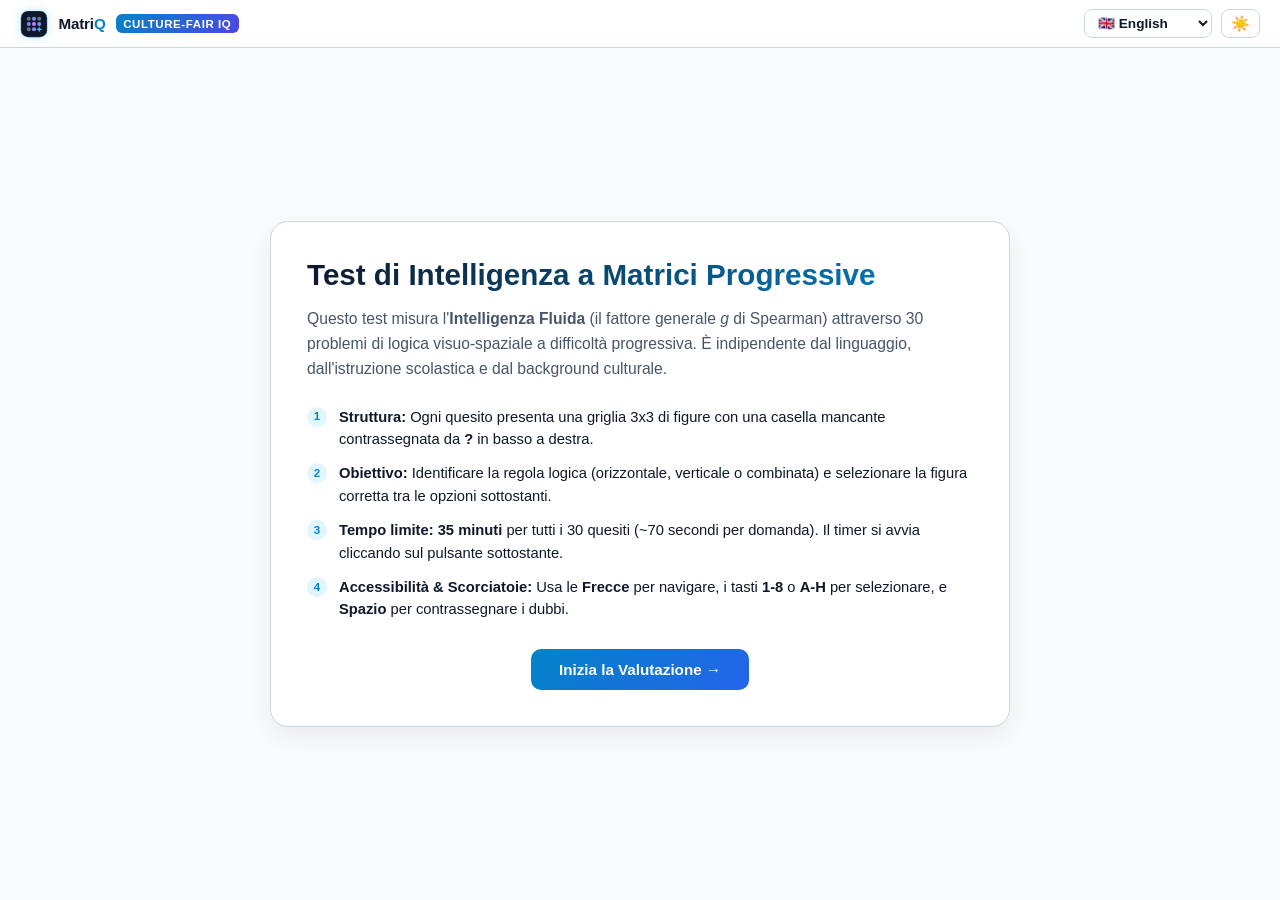
==== index.html @ 2bb51896 "feat: initial release of MatriQ standardized progressive matrices assessment" ====
<!DOCTYPE html>
<html lang="it" data-theme="dark">
<head>
    <meta charset="UTF-8">
    <meta name="viewport" content="width=device-width, initial-scale=1.0">
    <title>MatriQ — Test di Intelligenza a Matrici Progressive</title>
    <link rel="icon" type="image/svg+xml" href="favicon.svg">
    <link rel="alternate icon" type="image/svg+xml" href="data:image/svg+xml,%3Csvg xmlns='http://www.w3.org/2000/svg' viewBox='0 0 64 64'%3E%3Crect width='64' height='64' rx='16' fill='%230f172a'/%3E%3Ccircle cx='20' cy='20' r='4.5' fill='%2364748b'/%3E%3Ccircle cx='32' cy='20' r='4.5' fill='%23818cf8'/%3E%3Ccircle cx='44' cy='20' r='4.5' fill='%2364748b'/%3E%3Ccircle cx='20' cy='32' r='4.5' fill='%23818cf8'/%3E%3Ccircle cx='32' cy='32' r='4.5' fill='%23c084fc'/%3E%3Ccircle cx='44' cy='32' r='4.5' fill='%23818cf8'/%3E%3Ccircle cx='20' cy='44' r='4.5' fill='%2364748b'/%3E%3Ccircle cx='32' cy='44' r='4.5' fill='%23818cf8'/%3E%3Cpath d='M 44,37 L 46,42 L 51,44 L 46,46 L 44,51 L 42,46 L 37,44 L 42,42 Z' fill='%2338bdf8'/%3E%3C/svg%3E">
    <meta name="description" content="Culture-fair Progressive Matrices IQ Assessment based on fluid intelligence and standardized psychometrics.">
    
    <style>
        /* CSS Variables - Dual Theme (Dark / Light) */
        :root[data-theme="dark"] {
            --bg-main: #090d16;
            --bg-card: #131b2e;
            --bg-card-hover: #1c2742;
            --bg-cell: #0b111f;
            --border-color: #24324f;
            --border-cell: #1e2c47;
            --text-main: #f1f5f9;
            --text-muted: #94a3b8;
            --accent-cyan: #38bdf8;
            --accent-blue: #3b82f6;
            --accent-indigo: #6366f1;
            --accent-emerald: #10b981;
            --accent-rose: #f43f5e;
            --accent-amber: #f59e0b;
            --shadow-subtle: 0 10px 25px rgba(0, 0, 0, 0.4);
            --cell-target-bg: rgba(56, 189, 248, 0.05);
            --header-bg: rgba(19, 27, 46, 0.88);
        }

        :root[data-theme="light"] {
            --bg-main: #f8fafc;
            --bg-card: #ffffff;
            --bg-card-hover: #f1f5f9;
            --bg-cell: #f8fafc;
            --border-color: #cbd5e1;
            --border-cell: #94a3b8;
            --text-main: #0f172a;
            --text-muted: #475569;
            --accent-cyan: #0284c7;
            --accent-blue: #2563eb;
            --accent-indigo: #4f46e5;
            --accent-emerald: #059669;
            --accent-rose: #e11d48;
            --accent-amber: #d97706;
            --shadow-subtle: 0 10px 25px rgba(0, 0, 0, 0.06);
            --cell-target-bg: rgba(2, 132, 199, 0.05);
            --header-bg: rgba(255, 255, 255, 0.92);
        }

        * {
            box-sizing: border-box;
            margin: 0;
            padding: 0;
            font-family: -apple-system, BlinkMacSystemFont, "Segoe UI", Roboto, Helvetica, Arial, sans-serif;
            -webkit-font-smoothing: antialiased;
        }

        body {
            background-color: var(--bg-main);
            color: var(--text-main);
            min-height: 100vh;
            display: flex;
            flex-direction: column;
            transition: background-color 0.25s ease, color 0.25s ease;
        }

        /* Accessibility: skip link & focus ring */
        .skip-link {
            position: absolute;
            top: -40px;
            left: 0;
            background: var(--accent-cyan);
            color: #000;
            padding: 8px;
            z-index: 1000;
            text-decoration: none;
            font-weight: bold;
        }
        .skip-link:focus {
            top: 0;
        }

        :focus-visible {
            outline: 2px solid var(--accent-cyan);
            outline-offset: 2px;
        }

        @media (prefers-reduced-motion: reduce) {
            *, *::before, *::after {
                animation-duration: 0.01ms !important;
                animation-iteration-count: 1 !important;
                transition-duration: 0.01ms !important;
                scroll-behavior: auto !important;
            }
        }

        /* App Header */
        header {
            background: var(--header-bg);
            backdrop-filter: blur(12px);
            border-bottom: 1px solid var(--border-color);
            position: sticky;
            top: 0;
            z-index: 100;
            padding: 0.55rem 1.25rem;
            display: flex;
            align-items: center;
            justify-content: space-between;
            gap: 1rem;
            flex-shrink: 0;
        }

        .brand {
            display: flex;
            align-items: center;
            gap: 0.65rem;
            text-decoration: none;
            color: var(--text-main);
        }

        .brand-logo-icon {
            display: flex;
            align-items: center;
            justify-content: center;
            border-radius: 8px;
            overflow: hidden;
            box-shadow: 0 0 10px rgba(56, 189, 248, 0.25);
        }

        .brand-badge {
            background: linear-gradient(135deg, var(--accent-cyan), var(--accent-indigo));
            color: #ffffff;
            font-weight: 800;
            font-size: 0.72rem;
            padding: 0.22rem 0.45rem;
            border-radius: 6px;
            letter-spacing: 0.05em;
        }

        .brand-title {
            font-size: 0.95rem;
            font-weight: 700;
            letter-spacing: -0.01em;
        }

        /* Header Controls */
        .header-actions {
            display: flex;
            align-items: center;
            gap: 0.6rem;
        }

        .lang-select {
            background: var(--bg-card);
            color: var(--text-main);
            border: 1px solid var(--border-color);
            padding: 0.3rem 0.55rem;
            border-radius: 8px;
            font-size: 0.85rem;
            font-weight: 600;
            cursor: pointer;
            transition: border-color 0.15s;
        }

        .theme-toggle-btn {
            background: var(--bg-card);
            border: 1px solid var(--border-color);
            color: var(--text-main);
            padding: 0.3rem 0.55rem;
            border-radius: 8px;
            cursor: pointer;
            font-size: 0.95rem;
            display: flex;
            align-items: center;
            justify-content: center;
            transition: all 0.15s;
        }
        .theme-toggle-btn:hover {
            background: var(--bg-card-hover);
            border-color: var(--accent-cyan);
        }

        /* Timer and Progress */
        .header-meta {
            display: flex;
            align-items: center;
            gap: 0.75rem;
        }

        .timer-badge {
            display: flex;
            align-items: center;
            gap: 0.35rem;
            background: var(--bg-card);
            border: 1px solid var(--border-color);
            padding: 0.3rem 0.65rem;
            border-radius: 8px;
            font-size: 0.92rem;
            font-weight: 700;
            color: var(--accent-cyan);
            font-variant-numeric: tabular-nums;
        }

        .timer-badge.warning {
            border-color: var(--accent-rose);
            color: var(--accent-rose);
            animation: pulse 1.5s infinite;
        }

        @keyframes pulse {
            0%, 100% { opacity: 1; }
            50% { opacity: 0.55; }
        }

        .progress-pill {
            font-size: 0.85rem;
            color: var(--text-muted);
            font-weight: 600;
        }

        /* Container */
        .container {
            max-width: 1080px;
            margin: 0 auto;
            width: 100%;
            padding: clamp(0.75rem, 1.5vh, 1.25rem);
            flex: 1;
            display: flex;
            flex-direction: column;
            justify-content: center;
        }

        /* Intro Screen */
        .intro-card {
            background: var(--bg-card);
            border: 1px solid var(--border-color);
            border-radius: 18px;
            padding: 2.25rem;
            max-width: 740px;
            margin: auto;
            box-shadow: var(--shadow-subtle);
        }

        .intro-title {
            font-size: 1.85rem;
            font-weight: 800;
            margin-bottom: 0.9rem;
            background: linear-gradient(135deg, var(--text-main), var(--accent-cyan));
            -webkit-background-clip: text;
            -webkit-text-fill-color: transparent;
        }

        .intro-desc {
            color: var(--text-muted);
            line-height: 1.6;
            margin-bottom: 1.5rem;
            font-size: 0.98rem;
        }

        .instructions-list {
            list-style: none;
            display: flex;
            flex-direction: column;
            gap: 0.8rem;
            margin-bottom: 1.8rem;
        }

        .instructions-list li {
            display: flex;
            align-items: flex-start;
            gap: 0.75rem;
            font-size: 0.92rem;
            color: var(--text-main);
            line-height: 1.5;
        }

        .instructions-list li .bullet {
            width: 20px;
            height: 20px;
            border-radius: 50%;
            background: rgba(56, 189, 248, 0.15);
            color: var(--accent-cyan);
            display: flex;
            align-items: center;
            justify-content: center;
            font-size: 0.72rem;
            font-weight: 800;
            flex-shrink: 0;
            margin-top: 1px;
        }

        .btn-primary {
            background: linear-gradient(135deg, var(--accent-cyan), var(--accent-blue));
            color: #ffffff;
            font-weight: 700;
            font-size: 0.95rem;
            border: none;
            padding: 0.75rem 1.75rem;
            border-radius: 10px;
            cursor: pointer;
            transition: transform 0.15s, box-shadow 0.15s;
            display: inline-flex;
            align-items: center;
            gap: 0.5rem;
        }

        .btn-primary:hover {
            transform: translateY(-2px);
            box-shadow: 0 8px 20px rgba(56, 189, 248, 0.35);
        }

        .btn-secondary {
            background: var(--bg-card);
            color: var(--text-main);
            border: 1px solid var(--border-color);
            padding: 0.55rem 1.15rem;
            border-radius: 8px;
            cursor: pointer;
            font-weight: 600;
            font-size: 0.88rem;
            transition: background 0.15s, border-color 0.15s, transform 0.1s;
            display: inline-flex;
            align-items: center;
            gap: 0.4rem;
        }

        .btn-secondary:hover {
            background: var(--bg-card-hover);
            border-color: var(--accent-cyan);
        }

        /* ========================================================
           ERGONOMIC ZERO-SCROLL TEST WORKSPACE (SPLIT LAYOUT)
           ======================================================== */
        #test-screen {
            display: none;
            flex-direction: column;
            gap: 0.75rem;
            width: 100%;
            margin: auto;
        }

        .matrix-meta-bar {
            display: flex;
            justify-content: space-between;
            align-items: center;
            width: 100%;
        }

        .category-tag {
            font-size: 0.78rem;
            text-transform: uppercase;
            letter-spacing: 0.05em;
            color: var(--accent-cyan);
            background: rgba(56, 189, 248, 0.1);
            border: 1px solid rgba(56, 189, 248, 0.2);
            padding: 0.22rem 0.55rem;
            border-radius: 6px;
            font-weight: 700;
        }

        .flag-btn {
            background: transparent;
            border: 1px solid var(--border-color);
            color: var(--text-muted);
            padding: 0.3rem 0.65rem;
            border-radius: 6px;
            cursor: pointer;
            font-size: 0.82rem;
            display: flex;
            align-items: center;
            gap: 0.4rem;
            transition: all 0.15s;
        }

        .flag-btn.active {
            background: rgba(245, 158, 11, 0.15);
            border-color: var(--accent-amber);
            color: var(--accent-amber);
        }

        /* Two-column split on screens >= 800px */
        .test-workspace {
            display: grid;
            grid-template-columns: 1fr 1fr;
            gap: clamp(1rem, 2vw, 2rem);
            align-items: center;
            width: 100%;
        }

        @media (max-width: 820px) {
            .test-workspace {
                grid-template-columns: 1fr;
                gap: 1rem;
            }
        }

        /* Left Pane: 3x3 Matrix Stimulus */
        .test-stimulus-pane {
            display: flex;
            justify-content: center;
            align-items: center;
        }

        .matrix-container {
            background: var(--bg-card);
            border: 1px solid var(--border-color);
            border-radius: 16px;
            padding: clamp(0.75rem, 1.6vh, 1.25rem);
            display: flex;
            justify-content: center;
            align-items: center;
            box-shadow: var(--shadow-subtle);
            width: 100%;
            max-width: min(440px, 52vh);
        }

        .matrix-grid {
            display: grid;
            grid-template-columns: repeat(3, 1fr);
            gap: clamp(6px, 1.2vh, 10px);
            width: 100%;
            aspect-ratio: 1 / 1;
        }

        .matrix-cell {
            background: var(--bg-cell);
            border: 1px solid var(--border-cell);
            border-radius: 10px;
            aspect-ratio: 1 / 1;
            display: flex;
            align-items: center;
            justify-content: center;
            padding: 6px;
            position: relative;
            color: var(--text-main);
        }

        .matrix-cell svg {
            width: 100%;
            height: 100%;
            display: block;
        }

        .matrix-cell.target {
            border: 2px dashed var(--accent-cyan);
            background: var(--cell-target-bg);
        }

        .target-placeholder {
            font-size: clamp(1.8rem, 3.5vh, 2.3rem);
            font-weight: 800;
            color: var(--accent-cyan);
            opacity: 0.75;
        }

        /* Right Pane: Response Options & Controls */
        .test-response-pane {
            display: flex;
            flex-direction: column;
            justify-content: center;
            width: 100%;
        }

        .options-section {
            width: 100%;
        }

        .options-title {
            font-size: 0.88rem;
            color: var(--text-muted);
            margin-bottom: 0.6rem;
            font-weight: 600;
        }

        .options-grid {
            display: grid;
            grid-template-columns: repeat(4, 1fr);
            gap: clamp(6px, 1.2vh, 10px);
            width: 100%;
            max-width: 480px;
        }

        @media (max-width: 480px) {
            .options-grid {
                grid-template-columns: repeat(3, 1fr);
            }
        }

        .option-card {
            background: var(--bg-card);
            border: 1.5px solid var(--border-color);
            border-radius: 10px;
            aspect-ratio: 1 / 1;
            padding: 6px;
            cursor: pointer;
            position: relative;
            display: flex;
            align-items: center;
            justify-content: center;
            transition: all 0.15s ease;
            color: var(--text-main);
            max-height: min(105px, 13vh);
        }

        .option-card:hover {
            border-color: var(--accent-cyan);
            background: var(--bg-card-hover);
            transform: translateY(-2px);
        }

        .option-card.selected {
            border-color: var(--accent-cyan);
            background: rgba(56, 189, 248, 0.12);
            box-shadow: 0 0 14px rgba(56, 189, 248, 0.3);
        }

        .option-badge {
            position: absolute;
            top: 5px;
            left: 5px;
            width: 18px;
            height: 18px;
            border-radius: 50%;
            background: var(--bg-cell);
            border: 1px solid var(--border-color);
            font-size: 0.68rem;
            font-weight: 700;
            color: var(--text-muted);
            display: flex;
            align-items: center;
            justify-content: center;
        }

        .option-card.selected .option-badge {
            background: var(--accent-cyan);
            color: #ffffff;
            border-color: var(--accent-cyan);
        }

        .option-card svg {
            width: 82%;
            height: 82%;
            display: block;
        }

        /* Controls inside the response pane */
        .controls-bar {
            display: flex;
            justify-content: space-between;
            align-items: center;
            margin-top: clamp(0.75rem, 1.5vh, 1.25rem);
            padding-top: clamp(0.5rem, 1vh, 0.85rem);
            border-top: 1px solid var(--border-color);
            width: 100%;
            max-width: 480px;
        }

        .nav-buttons {
            display: flex;
            gap: 0.6rem;
        }

        /* Drawer / Modals */
        .modal-overlay {
            position: fixed;
            top: 0;
            left: 0;
            right: 0;
            bottom: 0;
            background: rgba(0, 0, 0, 0.75);
            backdrop-filter: blur(4px);
            z-index: 200;
            display: none;
            align-items: center;
            justify-content: center;
            padding: 1.5rem;
        }

        .modal-card {
            background: var(--bg-card);
            border: 1px solid var(--border-color);
            border-radius: 16px;
            padding: 1.75rem;
            max-width: 540px;
            width: 100%;
            box-shadow: 0 20px 40px rgba(0, 0, 0, 0.5);
        }

        .question-map-grid {
            display: grid;
            grid-template-columns: repeat(6, 1fr);
            gap: 8px;
            margin: 1.25rem 0;
        }

        .map-item {
            aspect-ratio: 1 / 1;
            border-radius: 8px;
            background: var(--bg-cell);
            border: 1px solid var(--border-color);
            color: var(--text-muted);
            font-weight: 700;
            font-size: 0.88rem;
            display: flex;
            align-items: center;
            justify-content: center;
            cursor: pointer;
            transition: all 0.15s;
        }

        .map-item.answered {
            background: rgba(56, 189, 248, 0.15);
            border-color: var(--accent-cyan);
            color: var(--accent-cyan);
        }

        .map-item.flagged {
            border-color: var(--accent-amber);
            color: var(--accent-amber);
        }

        .map-item.current {
            box-shadow: 0 0 0 2px var(--accent-indigo);
        }

        /* Results Screen */
        #results-screen {
            display: none;
            flex-direction: column;
            gap: 1.5rem;
            max-width: 840px;
            margin: 0 auto;
            width: 100%;
        }

        .result-hero {
            background: var(--bg-card);
            border: 1px solid var(--border-color);
            border-radius: 20px;
            padding: 2.25rem;
            text-align: center;
            box-shadow: var(--shadow-subtle);
            position: relative;
            overflow: hidden;
        }

        .hero-glow {
            position: absolute;
            top: -50px;
            left: 50%;
            transform: translateX(-50%);
            width: 320px;
            height: 120px;
            background: radial-gradient(ellipse, rgba(56, 189, 248, 0.2), transparent 70%);
            pointer-events: none;
        }

        .iq-badge {
            font-size: 4.5rem;
            font-weight: 900;
            line-height: 1;
            margin: 0.65rem 0;
            background: linear-gradient(135deg, var(--text-main), var(--accent-cyan));
            -webkit-background-clip: text;
            -webkit-text-fill-color: transparent;
        }

        .iq-ci {
            font-size: 1.05rem;
            color: var(--text-muted);
            margin-bottom: 0.4rem;
            font-weight: 600;
        }

        .iq-classification {
            font-size: 1.3rem;
            font-weight: 800;
            color: var(--accent-cyan);
            margin-bottom: 0.25rem;
        }

        .percentile-rank {
            font-size: 0.95rem;
            color: var(--text-muted);
        }

        .stats-grid {
            display: grid;
            grid-template-columns: repeat(3, 1fr);
            gap: 1rem;
            margin-top: 1.25rem;
            padding-top: 1.25rem;
            border-top: 1px solid var(--border-color);
        }

        .stat-box {
            text-align: center;
        }

        .stat-val {
            font-size: 1.35rem;
            font-weight: 700;
            color: var(--text-main);
        }

        .stat-label {
            font-size: 0.78rem;
            color: var(--text-muted);
            margin-top: 0.2rem;
            text-transform: uppercase;
            letter-spacing: 0.05em;
        }

        /* Actions on Results (PDF & Home) */
        .results-actions-bar {
            display: flex;
            justify-content: center;
            gap: 1rem;
            flex-wrap: wrap;
        }

        /* Category Breakdown Cards */
        .breakdown-card {
            background: var(--bg-card);
            border: 1px solid var(--border-color);
            border-radius: 16px;
            padding: 1.5rem;
        }

        .breakdown-title {
            font-size: 1.05rem;
            font-weight: 700;
            margin-bottom: 1.1rem;
            color: var(--text-main);
        }

        .cat-row {
            display: flex;
            flex-direction: column;
            gap: 0.35rem;
            margin-bottom: 0.85rem;
        }

        .cat-header {
            display: flex;
            justify-content: space-between;
            font-size: 0.88rem;
            font-weight: 600;
        }

        .cat-bar-bg {
            height: 8px;
            background: var(--bg-cell);
            border: 1px solid var(--border-color);
            border-radius: 999px;
            overflow: hidden;
        }

        .cat-bar-fill {
            height: 100%;
            border-radius: 999px;
            background: linear-gradient(90deg, var(--accent-cyan), var(--accent-blue));
            transition: width 0.8s ease;
        }

        /* Review Section */
        .review-panel {
            background: var(--bg-card);
            border: 1px solid var(--border-color);
            border-radius: 16px;
            padding: 1.5rem;
        }

        .review-explanation {
            margin-top: 0.85rem;
            padding: 1rem;
            background: var(--bg-cell);
            border-left: 3px solid var(--accent-cyan);
            border-radius: 0 8px 8px 0;
            font-size: 0.92rem;
            line-height: 1.55;
            color: var(--text-main);
        }

        .option-card.review-correct {
            border-color: var(--accent-emerald) !important;
            background: rgba(16, 185, 129, 0.12) !important;
        }

        .option-card.review-user-wrong {
            border-color: var(--accent-rose) !important;
            background: rgba(244, 63, 94, 0.12) !important;
        }

        /* Review Split Layout */
        .review-split {
            display: grid;
            grid-template-columns: 1fr 1fr;
            gap: 1.5rem;
            align-items: center;
            margin-bottom: 1rem;
        }

        @media (max-width: 820px) {
            .review-split {
                grid-template-columns: 1fr;
                gap: 1rem;
            }
        }

        /* Live Region for Screen Readers */
        .sr-only {
            position: absolute;
            width: 1px;
            height: 1px;
            padding: 0;
            margin: -1px;
            overflow: hidden;
            clip: rect(0, 0, 0, 0);
            white-space: nowrap;
            border-width: 0;
        }

        /* ========================================================
           PRINT STYLESHEET FOR CRISP A4 PDF EXPORT
           ======================================================== */
        @media print {
            header,
            .results-actions-bar,
            .review-panel,
            .controls-bar,
            .modal-overlay,
            #test-screen,
            #intro-screen {
                display: none !important;
            }

            body {
                background: #ffffff !important;
                color: #0f172a !important;
                font-size: 11pt !important;
            }

            .container {
                max-width: 100% !important;
                padding: 0 !important;
            }

            #results-screen {
                display: block !important;
            }

            .result-hero {
                background: #ffffff !important;
                border: 2px solid #0f172a !important;
                box-shadow: none !important;
                padding: 1.5rem !important;
                page-break-inside: avoid;
            }

            .hero-glow {
                display: none !important;
            }

            .iq-badge {
                color: #0f172a !important;
                -webkit-text-fill-color: #0f172a !important;
                font-size: 3.5rem !important;
            }

            .iq-classification {
                color: #0284c7 !important;
            }

            .breakdown-card {
                background: #ffffff !important;
                border: 1px solid #cbd5e1 !important;
                box-shadow: none !important;
                margin-top: 1.5rem !important;
                page-break-inside: avoid;
            }

            .cat-bar-bg {
                border: 1px solid #94a3b8 !important;
            }

            .cat-bar-fill {
                background: #0284c7 !important;
                print-color-adjust: exact;
                -webkit-print-color-adjust: exact;
            }

            .print-footer-notice {
                display: block !important;
                margin-top: 2rem;
                text-align: center;
                font-size: 8pt;
                color: #64748b;
                border-top: 1px solid #e2e8f0;
                padding-top: 0.5rem;
            }
        }

        .print-footer-notice {
            display: none;
        }
    </style>
</head>
<body>

    <a href="#main-content" class="skip-link">Passa al contenuto principale</a>
    <div id="sr-announcer" class="sr-only" aria-live="polite"></div>

    <!-- Header -->
    <header role="banner">
        <div class="brand" aria-label="MatriQ Home">
            <div class="brand-logo-icon">
                <svg viewBox="0 0 64 64" width="28" height="28" fill="none">
                    <rect x="2" y="2" width="60" height="60" rx="16" fill="#0f172a" stroke="#38bdf8" stroke-opacity="0.4" stroke-width="2" />
                    <circle cx="20" cy="20" r="4.5" fill="#64748b" />
                    <circle cx="32" cy="20" r="4.5" fill="#818cf8" />
                    <circle cx="44" cy="20" r="4.5" fill="#64748b" />
                    <circle cx="20" cy="32" r="4.5" fill="#818cf8" />
                    <circle cx="32" cy="32" r="4.5" fill="#c084fc" />
                    <circle cx="44" cy="32" r="4.5" fill="#818cf8" />
                    <circle cx="20" cy="44" r="4.5" fill="#64748b" />
                    <circle cx="32" cy="44" r="4.5" fill="#818cf8" />
                    <path d="M 44,37 L 46,42 L 51,44 L 46,46 L 44,51 L 42,46 L 37,44 L 42,42 Z" fill="#38bdf8" />
                </svg>
            </div>
            <span class="brand-title">Matri<span style="color: var(--accent-cyan);">Q</span></span>
            <span class="brand-badge" id="txt-brand-badge">CULTURE-FAIR IQ</span>
        </div>

        <div class="header-meta" id="header-meta" style="display: none;">
            <div class="progress-pill" id="progress-indicator">Domanda 1 di 30</div>
            <div class="timer-badge" id="timer-display" aria-label="Tempo rimanente">35:00</div>
            <button class="btn-secondary" id="open-map-btn" style="padding: 0.3rem 0.65rem; font-size: 0.82rem;">
                Mappa Quesiti
            </button>
        </div>

        <div class="header-actions">
            <!-- Language Selector -->
            <select class="lang-select" id="lang-select" aria-label="Seleziona Lingua">
                <option value="it">🇮🇹 Italiano</option>
                <option value="en">🇬🇧 English</option>
                <option value="de">🇩🇪 Deutsch</option>
                <option value="es">🇪🇸 Español</option>
                <option value="pt">🇧🇷 Português</option>
                <option value="fr">🇫🇷 Français</option>
            </select>

            <!-- Theme Toggle -->
            <button class="theme-toggle-btn" id="theme-toggle-btn" aria-label="Cambia tema chiaro/scuro">
                <span id="theme-icon">🌙</span>
            </button>
        </div>
    </header>

    <main class="container" id="main-content" role="main">

        <!-- Screen 1: Introduction -->
        <section class="intro-card" id="intro-screen">
            <h1 class="intro-title" id="txt-intro-title">Test di Intelligenza a Matrici Progressive</h1>
            <p class="intro-desc" id="txt-intro-desc">
                Questo test misura l'<strong>Intelligenza Fluida</strong> (il fattore generale <em>g</em> di Spearman) attraverso 30 problemi di logica visuo-spaziale a difficoltà progressiva. È indipendente dal linguaggio, dall'istruzione scolastica e dal background culturale.
            </p>
            <ul class="instructions-list">
                <li>
                    <span class="bullet" aria-hidden="true">1</span>
                    <span><strong id="txt-rule-1-title">Struttura:</strong> <span id="txt-rule-1-desc">Ogni quesito presenta una griglia 3x3 di figure con una casella mancante contrassegnata da <strong>?</strong> in basso a destra.</span></span>
                </li>
                <li>
                    <span class="bullet" aria-hidden="true">2</span>
                    <span><strong id="txt-rule-2-title">Obiettivo:</strong> <span id="txt-rule-2-desc">Identificare la regola logica (orizzontale, verticale o combinata) e selezionare la figura corretta tra le opzioni sottostanti.</span></span>
                </li>
                <li>
                    <span class="bullet" aria-hidden="true">3</span>
                    <span><strong id="txt-rule-3-title">Tempo limite:</strong> <span id="txt-rule-3-desc"><strong>35 minuti</strong> per tutti i 30 quesiti (~70 secondi per domanda). Il timer si avvia cliccando sul pulsante sottostante.</span></span>
                </li>
                <li>
                    <span class="bullet" aria-hidden="true">4</span>
                    <span><strong id="txt-rule-4-title">Accessibilità & Scorciatoie:</strong> <span id="txt-rule-4-desc">Usa le <strong>Frecce</strong> per navigare, i tasti <strong>1-8</strong> o <strong>A-H</strong> per selezionare, e <strong>Spazio</strong> per contrassegnare i dubbi.</span></span>
                </li>
            </ul>
            <div style="text-align: center; margin-top: 1.5rem;">
                <button class="btn-primary" id="start-btn">Inizia la Valutazione &rarr;</button>
            </div>
        </section>

        <!-- Screen 2: Active Test (Split Zero-Scroll Workspace) -->
        <section id="test-screen">
            <div class="matrix-meta-bar">
                <span class="category-tag" id="q-category">Progressione Quantitativa</span>
                <button class="flag-btn" id="flag-btn" aria-pressed="false">
                    <span aria-hidden="true">&#9873;</span> <span id="txt-flag-label">Segna per dopo</span>
                </button>
            </div>

            <!-- Two-column split: Left = Stimulus, Right = Response -->
            <div class="test-workspace">
                <div class="test-stimulus-pane">
                    <div class="matrix-container">
                        <div class="matrix-grid" id="matrix-grid" role="region" aria-label="Matrice logica 3x3 del quesito">
                            <!-- 9 cells rendered by JS -->
                        </div>
                    </div>
                </div>

                <div class="test-response-pane">
                    <div class="options-section">
                        <div class="options-title" id="txt-missing-figure-title">Seleziona la figura mancante per completare la logica:</div>
                        <div class="options-grid" id="options-grid" role="radiogroup" aria-label="Opzioni di risposta">
                            <!-- Options rendered by JS -->
                        </div>
                    </div>

                    <!-- Controls integrated directly below options -->
                    <div class="controls-bar">
                        <div class="nav-buttons">
                            <button class="btn-secondary" id="prev-btn">&larr; Precedente</button>
                            <button class="btn-secondary" id="next-btn">Successiva &rarr;</button>
                        </div>
                        <button class="btn-primary" id="submit-btn" style="padding: 0.55rem 1.15rem; font-size: 0.88rem;">
                            Consegna Test
                        </button>
                    </div>
                </div>
            </div>
        </section>

        <!-- Screen 3: Results -->
        <section id="results-screen">
            <div class="result-hero">
                <div class="hero-glow"></div>
                <div style="font-size: 0.88rem; text-transform: uppercase; letter-spacing: 0.08em; color: var(--text-muted);" id="txt-res-hero-title">Quoziente Intellettivo Stimato</div>
                <div class="iq-badge" id="res-iq" aria-label="QI calcolato">125</div>
                <div class="iq-ci" id="res-ci">Intervallo di Confidenza al 95%: [119 - 131]</div>
                <div class="iq-classification" id="res-classification">Superiore / Alto Potenziale</div>
                <div class="percentile-rank" id="res-percentile">95.2° percentile</div>

                <div class="stats-grid">
                    <div class="stat-box">
                        <div class="stat-val" id="res-raw-score">25 / 30</div>
                        <div class="stat-label" id="txt-res-raw-score">Punteggio Grezzo</div>
                    </div>
                    <div class="stat-box">
                        <div class="stat-val" id="res-time-spent">21:40</div>
                        <div class="stat-label" id="txt-res-time-spent">Tempo Impiegato</div>
                    </div>
                    <div class="stat-box">
                        <div class="stat-val" id="res-avg-time">43s</div>
                        <div class="stat-label" id="txt-res-avg-time">Tempo Medio / Item</div>
                    </div>
                </div>
            </div>

            <!-- Action buttons: PDF & Home -->
            <div class="results-actions-bar">
                <button class="btn-primary" id="export-pdf-btn">
                    <span>&#128424;</span> <span id="txt-export-pdf-btn">Esporta Report in PDF</span>
                </button>
                <button class="btn-secondary" id="home-btn">
                    <span>&#8634;</span> <span id="txt-home-btn">Torna alla Home / Ricomincia</span>
                </button>
            </div>

            <!-- Breakdown -->
            <div class="breakdown-card">
                <div class="breakdown-title" id="txt-breakdown-title">Profilo Cognitivo per Categorie di Ragionamento</div>
                <div id="categories-breakdown">
                    <!-- Category bars -->
                </div>
            </div>

            <!-- Review Button & Panel -->
            <div class="review-panel">
                <div style="display: flex; justify-content: space-between; align-items: center; margin-bottom: 0.75rem; flex-wrap: wrap; gap: 0.5rem;">
                    <div style="font-size: 1.1rem; font-weight: 700;" id="txt-review-panel-title">Revisione Dettagliata & Soluzioni</div>
                    <button class="btn-secondary" id="start-review-btn">Apri Spiegazioni Passo-Passo</button>
                </div>
                <p style="color: var(--text-muted); font-size: 0.9rem; line-height: 1.5;" id="txt-review-panel-desc">
                    Visualizza per ciascun quesito la regola logica esatta (orizzontale, verticale e insiemistica) e l'analisi degli errori delle altre opzioni.
                </p>
                <div id="review-container" style="display: none; margin-top: 1.25rem;">
                    <!-- Interactive review pills -->
                    <div style="display: flex; gap: 0.4rem; overflow-x: auto; padding-bottom: 0.65rem; margin-bottom: 0.85rem;" id="review-pills"></div>
                    <div id="review-content"></div>
                </div>
            </div>

            <div class="print-footer-notice">
                Report psicométrico generato automaticamente &bull; Valutazione Matrici Progressive Culture-Fair &bull; Basato su scala standard Wechsler (&mu;=100, &sigma;=15)
            </div>
        </section>

    </main>

    <!-- Question Map Modal -->
    <div class="modal-overlay" id="map-modal" role="dialog" aria-modal="true" aria-labelledby="map-modal-title">
        <div class="modal-card">
            <div style="display: flex; justify-content: space-between; align-items: center; margin-bottom: 1rem;">
                <h3 style="font-size: 1.1rem; font-weight: 700;" id="map-modal-title">Mappa dei 30 Quesiti</h3>
                <button id="close-map-btn" style="background: none; border: none; color: var(--text-muted); font-size: 1.4rem; cursor: pointer;" aria-label="Chiudi finestra mappa">&times;</button>
            </div>
            <div style="display: flex; gap: 1rem; font-size: 0.8rem; color: var(--text-muted); margin-bottom: 0.5rem;">
                <span style="display: flex; align-items: center; gap: 0.3rem;"><span style="width: 10px; height: 10px; background: rgba(56, 189, 248, 0.4); border-radius: 2px;"></span> <span id="txt-map-answered">Risposto</span></span>
                <span style="display: flex; align-items: center; gap: 0.3rem;"><span style="width: 10px; height: 10px; background: rgba(245, 158, 11, 0.4); border-radius: 2px;"></span> <span id="txt-map-flagged">Segnato</span></span>
                <span style="display: flex; align-items: center; gap: 0.3rem;"><span style="width: 10px; height: 10px; background: var(--bg-cell); border: 1px solid var(--border-color); border-radius: 2px;"></span> <span id="txt-map-unanswered">Non risposto</span></span>
            </div>
            <div class="question-map-grid" id="question-map-grid"></div>
            <button class="btn-primary" id="confirm-map-btn" style="width: 100%; justify-content: center;">Chiudi</button>
        </div>
    </div>

    <!-- Confirm Submit Modal -->
    <div class="modal-overlay" id="confirm-modal" role="dialog" aria-modal="true" aria-labelledby="confirm-modal-title">
        <div class="modal-card">
            <h3 style="font-size: 1.2rem; font-weight: 700; margin-bottom: 0.75rem;" id="confirm-modal-title">Conferma Consegna Test</h3>
            <p id="confirm-modal-text" style="color: var(--text-muted); line-height: 1.5; margin-bottom: 1.5rem;">
                Sei sicuro di voler terminare il test e calcolare il tuo Quoziente Intellettivo?
            </p>
            <div style="display: flex; justify-content: flex-end; gap: 0.75rem;">
                <button class="btn-secondary" id="cancel-submit-btn">Torna al Test</button>
                <button class="btn-primary" id="proceed-submit-btn">Conferma & Calcola</button>
            </div>
        </div>
    </div>

    <script>
        // Data Payload
        const ITEMS = [{"id": 1, "difficulty": 1, "category_key": "Progressione Quantitativa", "grid": ["<circle cx=\"50\" cy=\"50\" r=\"4.5\" fill=\"currentColor\" stroke=\"none\" stroke-width=\"2.5\" />", "<circle cx=\"35\" cy=\"50\" r=\"4.5\" fill=\"currentColor\" stroke=\"none\" stroke-width=\"2.5\" /><circle cx=\"65\" cy=\"50\" r=\"4.5\" fill=\"currentColor\" stroke=\"none\" stroke-width=\"2.5\" />", "<circle cx=\"30\" cy=\"50\" r=\"4.5\" fill=\"currentColor\" stroke=\"none\" stroke-width=\"2.5\" /><circle cx=\"50\" cy=\"50\" r=\"4.5\" fill=\"currentColor\" stroke=\"none\" stroke-width=\"2.5\" /><circle cx=\"70\" cy=\"50\" r=\"4.5\" fill=\"currentColor\" stroke=\"none\" stroke-width=\"2.5\" />", "<circle cx=\"35\" cy=\"50\" r=\"4.5\" fill=\"currentColor\" stroke=\"none\" stroke-width=\"2.5\" /><circle cx=\"65\" cy=\"50\" r=\"4.5\" fill=\"currentColor\" stroke=\"none\" stroke-width=\"2.5\" />", "<circle cx=\"30\" cy=\"50\" r=\"4.5\" fill=\"currentColor\" stroke=\"none\" stroke-width=\"2.5\" /><circle cx=\"50\" cy=\"50\" r=\"4.5\" fill=\"currentColor\" stroke=\"none\" stroke-width=\"2.5\" /><circle cx=\"70\" cy=\"50\" r=\"4.5\" fill=\"currentColor\" stroke=\"none\" stroke-width=\"2.5\" />", "<circle cx=\"32\" cy=\"32\" r=\"4.5\" fill=\"currentColor\" stroke=\"none\" stroke-width=\"2.5\" /><circle cx=\"68\" cy=\"32\" r=\"4.5\" fill=\"currentColor\" stroke=\"none\" stroke-width=\"2.5\" /><circle cx=\"32\" cy=\"68\" r=\"4.5\" fill=\"currentColor\" stroke=\"none\" stroke-width=\"2.5\" /><circle cx=\"68\" cy=\"68\" r=\"4.5\" fill=\"currentColor\" stroke=\"none\" stroke-width=\"2.5\" />", "<circle cx=\"30\" cy=\"50\" r=\"4.5\" fill=\"currentColor\" stroke=\"none\" stroke-width=\"2.5\" /><circle cx=\"50\" cy=\"50\" r=\"4.5\" fill=\"currentColor\" stroke=\"none\" stroke-width=\"2.5\" /><circle cx=\"70\" cy=\"50\" r=\"4.5\" fill=\"currentColor\" stroke=\"none\" stroke-width=\"2.5\" />", "<circle cx=\"32\" cy=\"32\" r=\"4.5\" fill=\"currentColor\" stroke=\"none\" stroke-width=\"2.5\" /><circle cx=\"68\" cy=\"32\" r=\"4.5\" fill=\"currentColor\" stroke=\"none\" stroke-width=\"2.5\" /><circle cx=\"32\" cy=\"68\" r=\"4.5\" fill=\"currentColor\" stroke=\"none\" stroke-width=\"2.5\" /><circle cx=\"68\" cy=\"68\" r=\"4.5\" fill=\"currentColor\" stroke=\"none\" stroke-width=\"2.5\" />"], "options": ["<circle cx=\"32\" cy=\"32\" r=\"4.5\" fill=\"currentColor\" stroke=\"none\" stroke-width=\"2.5\" /><circle cx=\"68\" cy=\"32\" r=\"4.5\" fill=\"currentColor\" stroke=\"none\" stroke-width=\"2.5\" /><circle cx=\"32\" cy=\"68\" r=\"4.5\" fill=\"currentColor\" stroke=\"none\" stroke-width=\"2.5\" /><circle cx=\"68\" cy=\"68\" r=\"4.5\" fill=\"currentColor\" stroke=\"none\" stroke-width=\"2.5\" />", "<circle cx=\"30\" cy=\"50\" r=\"4.5\" fill=\"currentColor\" stroke=\"none\" stroke-width=\"2.5\" /><circle cx=\"50\" cy=\"50\" r=\"4.5\" fill=\"currentColor\" stroke=\"none\" stroke-width=\"2.5\" /><circle cx=\"70\" cy=\"50\" r=\"4.5\" fill=\"currentColor\" stroke=\"none\" stroke-width=\"2.5\" />", "<circle cx=\"32\" cy=\"30\" r=\"4.5\" fill=\"currentColor\" stroke=\"none\" stroke-width=\"2.5\" /><circle cx=\"68\" cy=\"30\" r=\"4.5\" fill=\"currentColor\" stroke=\"none\" stroke-width=\"2.5\" /><circle cx=\"32\" cy=\"50\" r=\"4.5\" fill=\"currentColor\" stroke=\"none\" stroke-width=\"2.5\" /><circle cx=\"68\" cy=\"50\" r=\"4.5\" fill=\"currentColor\" stroke=\"none\" stroke-width=\"2.5\" /><circle cx=\"32\" cy=\"70\" r=\"4.5\" fill=\"currentColor\" stroke=\"none\" stroke-width=\"2.5\" /><circle cx=\"68\" cy=\"70\" r=\"4.5\" fill=\"currentColor\" stroke=\"none\" stroke-width=\"2.5\" />", "<circle cx=\"30\" cy=\"30\" r=\"4.5\" fill=\"currentColor\" stroke=\"none\" stroke-width=\"2.5\" /><circle cx=\"70\" cy=\"30\" r=\"4.5\" fill=\"currentColor\" stroke=\"none\" stroke-width=\"2.5\" /><circle cx=\"50\" cy=\"50\" r=\"4.5\" fill=\"currentColor\" stroke=\"none\" stroke-width=\"2.5\" /><circle cx=\"30\" cy=\"70\" r=\"4.5\" fill=\"currentColor\" stroke=\"none\" stroke-width=\"2.5\" /><circle cx=\"70\" cy=\"70\" r=\"4.5\" fill=\"currentColor\" stroke=\"none\" stroke-width=\"2.5\" />", "<circle cx=\"15\" cy=\"50\" r=\"4.5\" fill=\"currentColor\" stroke=\"none\" stroke-width=\"2.5\" /><circle cx=\"32\" cy=\"50\" r=\"4.5\" fill=\"currentColor\" stroke=\"none\" stroke-width=\"2.5\" /><circle cx=\"49\" cy=\"50\" r=\"4.5\" fill=\"currentColor\" stroke=\"none\" stroke-width=\"2.5\" /><circle cx=\"66\" cy=\"50\" r=\"4.5\" fill=\"currentColor\" stroke=\"none\" stroke-width=\"2.5\" /><circle cx=\"83\" cy=\"50\" r=\"4.5\" fill=\"currentColor\" stroke=\"none\" stroke-width=\"2.5\" />", "<circle cx=\"35\" cy=\"50\" r=\"4.5\" fill=\"currentColor\" stroke=\"none\" stroke-width=\"2.5\" /><circle cx=\"65\" cy=\"50\" r=\"4.5\" fill=\"currentColor\" stroke=\"none\" stroke-width=\"2.5\" />"], "hash": "c13d375e36c5646a5e95938cf58499d3deb14ab23ecfbf18777c11c25e7b1dae"}, {"id": 2, "difficulty": 1, "category_key": "Progressione Quantitativa", "grid": ["<circle cx=\"50\" cy=\"50\" r=\"28\" fill=\"none\" stroke=\"currentColor\" stroke-width=\"2.5\" />", "<circle cx=\"50\" cy=\"50\" r=\"28\" fill=\"none\" stroke=\"currentColor\" stroke-width=\"2.5\" /><path d=\"M 50,22 A 28,28 0 0,0 50,78 Z\" fill=\"currentColor\" stroke=\"none\" />", "<circle cx=\"50\" cy=\"50\" r=\"28\" fill=\"currentColor\" stroke=\"currentColor\" stroke-width=\"2.5\" />", "<rect x=\"22\" y=\"22\" width=\"56\" height=\"56\" rx=\"0\" fill=\"none\" stroke=\"currentColor\" stroke-width=\"2.5\" />", "<rect x=\"22\" y=\"22\" width=\"56\" height=\"56\" rx=\"0\" fill=\"none\" stroke=\"currentColor\" stroke-width=\"2.5\" /><rect x=\"22\" y=\"22\" width=\"28\" height=\"56\" rx=\"0\" fill=\"currentColor\" stroke=\"none\" stroke-width=\"2.5\" />", "<rect x=\"22\" y=\"22\" width=\"56\" height=\"56\" rx=\"0\" fill=\"currentColor\" stroke=\"currentColor\" stroke-width=\"2.5\" />", "<polygon points=\"50,22 78,76 22,76\" fill=\"none\" stroke=\"currentColor\" stroke-width=\"2.5\" stroke-linejoin=\"round\" />", "<polygon points=\"50,22 78,76 22,76\" fill=\"none\" stroke=\"currentColor\" stroke-width=\"2.5\" stroke-linejoin=\"round\" /><polygon points=\"50,22 50,76 22,76\" fill=\"currentColor\" stroke=\"none\" stroke-width=\"2.5\" stroke-linejoin=\"round\" />"], "options": ["<polygon points=\"50,22 78,76 22,76\" fill=\"none\" stroke=\"currentColor\" stroke-width=\"2.5\" stroke-linejoin=\"round\" />", "<polygon points=\"69.8,69.8 30.2,69.8 30.2,30.2 69.8,30.2\" fill=\"currentColor\" stroke=\"currentColor\" stroke-width=\"2.5\" stroke-linejoin=\"round\" />", "<polygon points=\"50,22 78,76 22,76\" fill=\"none\" stroke=\"currentColor\" stroke-width=\"2.5\" stroke-linejoin=\"round\" /><polygon points=\"50,22 50,76 22,76\" fill=\"currentColor\" stroke=\"none\" stroke-width=\"2.5\" stroke-linejoin=\"round\" />", "<polygon points=\"50,76 78,22 22,22\" fill=\"currentColor\" stroke=\"currentColor\" stroke-width=\"2.5\" stroke-linejoin=\"round\" />", "<circle cx=\"50\" cy=\"50\" r=\"28\" fill=\"currentColor\" stroke=\"currentColor\" stroke-width=\"2.5\" />", "<polygon points=\"50,22 78,76 22,76\" fill=\"currentColor\" stroke=\"currentColor\" stroke-width=\"2.5\" stroke-linejoin=\"round\" />"], "hash": "9a842ad911029f90fd387f2e38888238a88aeeb0f64de7aaf8cbe9062598d335"}, {"id": 3, "difficulty": 1, "category_key": "Rotazione Spaziale", "grid": ["<line x1=\"50.0\" y1=\"62.0\" x2=\"50.0\" y2=\"20.0\" stroke=\"currentColor\" stroke-width=\"3\" stroke-linecap=\"round\" /><line x1=\"50.0\" y1=\"20.0\" x2=\"55.0\" y2=\"28.66\" stroke=\"currentColor\" stroke-width=\"3\" stroke-linecap=\"round\" /><line x1=\"50.0\" y1=\"20.0\" x2=\"45.0\" y2=\"28.66\" stroke=\"currentColor\" stroke-width=\"3\" stroke-linecap=\"round\" />", "<line x1=\"38.0\" y1=\"50.0\" x2=\"80.0\" y2=\"50.0\" stroke=\"currentColor\" stroke-width=\"3\" stroke-linecap=\"round\" /><line x1=\"80.0\" y1=\"50.0\" x2=\"71.34\" y2=\"55.0\" stroke=\"currentColor\" stroke-width=\"3\" stroke-linecap=\"round\" /><line x1=\"80.0\" y1=\"50.0\" x2=\"71.34\" y2=\"45.0\" stroke=\"currentColor\" stroke-width=\"3\" stroke-linecap=\"round\" />", "<line x1=\"50.0\" y1=\"38.0\" x2=\"50.0\" y2=\"80.0\" stroke=\"currentColor\" stroke-width=\"3\" stroke-linecap=\"round\" /><line x1=\"50.0\" y1=\"80.0\" x2=\"45.0\" y2=\"71.34\" stroke=\"currentColor\" stroke-width=\"3\" stroke-linecap=\"round\" /><line x1=\"50.0\" y1=\"80.0\" x2=\"55.0\" y2=\"71.34\" stroke=\"currentColor\" stroke-width=\"3\" stroke-linecap=\"round\" />", "<line x1=\"38.0\" y1=\"50.0\" x2=\"80.0\" y2=\"50.0\" stroke=\"currentColor\" stroke-width=\"3\" stroke-linecap=\"round\" /><line x1=\"80.0\" y1=\"50.0\" x2=\"71.34\" y2=\"55.0\" stroke=\"currentColor\" stroke-width=\"3\" stroke-linecap=\"round\" /><line x1=\"80.0\" y1=\"50.0\" x2=\"71.34\" y2=\"45.0\" stroke=\"currentColor\" stroke-width=\"3\" stroke-linecap=\"round\" />", "<line x1=\"50.0\" y1=\"38.0\" x2=\"50.0\" y2=\"80.0\" stroke=\"currentColor\" stroke-width=\"3\" stroke-linecap=\"round\" /><line x1=\"50.0\" y1=\"80.0\" x2=\"45.0\" y2=\"71.34\" stroke=\"currentColor\" stroke-width=\"3\" stroke-linecap=\"round\" /><line x1=\"50.0\" y1=\"80.0\" x2=\"55.0\" y2=\"71.34\" stroke=\"currentColor\" stroke-width=\"3\" stroke-linecap=\"round\" />", "<line x1=\"62.0\" y1=\"50.0\" x2=\"20.0\" y2=\"50.0\" stroke=\"currentColor\" stroke-width=\"3\" stroke-linecap=\"round\" /><line x1=\"20.0\" y1=\"50.0\" x2=\"28.66\" y2=\"45.0\" stroke=\"currentColor\" stroke-width=\"3\" stroke-linecap=\"round\" /><line x1=\"20.0\" y1=\"50.0\" x2=\"28.66\" y2=\"55.0\" stroke=\"currentColor\" stroke-width=\"3\" stroke-linecap=\"round\" />", "<line x1=\"50.0\" y1=\"38.0\" x2=\"50.0\" y2=\"80.0\" stroke=\"currentColor\" stroke-width=\"3\" stroke-linecap=\"round\" /><line x1=\"50.0\" y1=\"80.0\" x2=\"45.0\" y2=\"71.34\" stroke=\"currentColor\" stroke-width=\"3\" stroke-linecap=\"round\" /><line x1=\"50.0\" y1=\"80.0\" x2=\"55.0\" y2=\"71.34\" stroke=\"currentColor\" stroke-width=\"3\" stroke-linecap=\"round\" />", "<line x1=\"62.0\" y1=\"50.0\" x2=\"20.0\" y2=\"50.0\" stroke=\"currentColor\" stroke-width=\"3\" stroke-linecap=\"round\" /><line x1=\"20.0\" y1=\"50.0\" x2=\"28.66\" y2=\"45.0\" stroke=\"currentColor\" stroke-width=\"3\" stroke-linecap=\"round\" /><line x1=\"20.0\" y1=\"50.0\" x2=\"28.66\" y2=\"55.0\" stroke=\"currentColor\" stroke-width=\"3\" stroke-linecap=\"round\" />"], "options": ["<line x1=\"38.0\" y1=\"50.0\" x2=\"80.0\" y2=\"50.0\" stroke=\"currentColor\" stroke-width=\"3\" stroke-linecap=\"round\" /><line x1=\"80.0\" y1=\"50.0\" x2=\"71.34\" y2=\"55.0\" stroke=\"currentColor\" stroke-width=\"3\" stroke-linecap=\"round\" /><line x1=\"80.0\" y1=\"50.0\" x2=\"71.34\" y2=\"45.0\" stroke=\"currentColor\" stroke-width=\"3\" stroke-linecap=\"round\" />", "<line x1=\"41.51\" y1=\"58.49\" x2=\"71.21\" y2=\"28.79\" stroke=\"currentColor\" stroke-width=\"3\" stroke-linecap=\"round\" /><line x1=\"71.21\" y1=\"28.79\" x2=\"68.62\" y2=\"38.45\" stroke=\"currentColor\" stroke-width=\"3\" stroke-linecap=\"round\" /><line x1=\"71.21\" y1=\"28.79\" x2=\"61.55\" y2=\"31.38\" stroke=\"currentColor\" stroke-width=\"3\" stroke-linecap=\"round\" />", "<line x1=\"50.0\" y1=\"38.0\" x2=\"50.0\" y2=\"80.0\" stroke=\"currentColor\" stroke-width=\"3\" stroke-linecap=\"round\" /><line x1=\"50.0\" y1=\"80.0\" x2=\"45.0\" y2=\"71.34\" stroke=\"currentColor\" stroke-width=\"3\" stroke-linecap=\"round\" /><line x1=\"50.0\" y1=\"80.0\" x2=\"55.0\" y2=\"71.34\" stroke=\"currentColor\" stroke-width=\"3\" stroke-linecap=\"round\" />", "<line x1=\"50.0\" y1=\"62.0\" x2=\"50.0\" y2=\"20.0\" stroke=\"currentColor\" stroke-width=\"3\" stroke-linecap=\"round\" /><line x1=\"50.0\" y1=\"20.0\" x2=\"55.0\" y2=\"28.66\" stroke=\"currentColor\" stroke-width=\"3\" stroke-linecap=\"round\" /><line x1=\"50.0\" y1=\"20.0\" x2=\"45.0\" y2=\"28.66\" stroke=\"currentColor\" stroke-width=\"3\" stroke-linecap=\"round\" />", "<line x1=\"62.0\" y1=\"50.0\" x2=\"20.0\" y2=\"50.0\" stroke=\"currentColor\" stroke-width=\"3\" stroke-linecap=\"round\" /><line x1=\"20.0\" y1=\"50.0\" x2=\"28.66\" y2=\"45.0\" stroke=\"currentColor\" stroke-width=\"3\" stroke-linecap=\"round\" /><line x1=\"20.0\" y1=\"50.0\" x2=\"28.66\" y2=\"55.0\" stroke=\"currentColor\" stroke-width=\"3\" stroke-linecap=\"round\" />", "<line x1=\"58.49\" y1=\"41.51\" x2=\"28.79\" y2=\"71.21\" stroke=\"currentColor\" stroke-width=\"3\" stroke-linecap=\"round\" /><line x1=\"28.79\" y1=\"71.21\" x2=\"31.38\" y2=\"61.55\" stroke=\"currentColor\" stroke-width=\"3\" stroke-linecap=\"round\" /><line x1=\"28.79\" y1=\"71.21\" x2=\"38.45\" y2=\"68.62\" stroke=\"currentColor\" stroke-width=\"3\" stroke-linecap=\"round\" />"], "hash": "d16bf13f0e85d1c99787647ed661fd53e40d6098ab7b4a89fe0018c886c81333"}, {"id": 4, "difficulty": 1, "category_key": "Progressione Quantitativa", "grid": ["<polygon points=\"50.0,22.0 74.25,64.0 25.75,64.0\" fill=\"none\" stroke=\"currentColor\" stroke-width=\"2.5\" stroke-linejoin=\"round\" />", "<polygon points=\"69.8,69.8 30.2,69.8 30.2,30.2 69.8,30.2\" fill=\"none\" stroke=\"currentColor\" stroke-width=\"2.5\" stroke-linejoin=\"round\" />", "<polygon points=\"50.0,22.0 76.63,41.35 66.46,72.65 33.54,72.65 23.37,41.35\" fill=\"none\" stroke=\"currentColor\" stroke-width=\"2.5\" stroke-linejoin=\"round\" />", "<line x1=\"25\" y1=\"35\" x2=\"75\" y2=\"35\" stroke=\"currentColor\" stroke-width=\"2.5\" stroke-linecap=\"round\" /><line x1=\"25\" y1=\"50\" x2=\"75\" y2=\"50\" stroke=\"currentColor\" stroke-width=\"2.5\" stroke-linecap=\"round\" /><line x1=\"25\" y1=\"65\" x2=\"75\" y2=\"65\" stroke=\"currentColor\" stroke-width=\"2.5\" stroke-linecap=\"round\" />", "<line x1=\"25\" y1=\"30\" x2=\"75\" y2=\"30\" stroke=\"currentColor\" stroke-width=\"2.5\" stroke-linecap=\"round\" /><line x1=\"25\" y1=\"43\" x2=\"75\" y2=\"43\" stroke=\"currentColor\" stroke-width=\"2.5\" stroke-linecap=\"round\" /><line x1=\"25\" y1=\"57\" x2=\"75\" y2=\"57\" stroke=\"currentColor\" stroke-width=\"2.5\" stroke-linecap=\"round\" /><line x1=\"25\" y1=\"70\" x2=\"70\" y2=\"70\" stroke=\"currentColor\" stroke-width=\"2.5\" stroke-linecap=\"round\" />", "<line x1=\"25\" y1=\"26\" x2=\"75\" y2=\"26\" stroke=\"currentColor\" stroke-width=\"2.5\" stroke-linecap=\"round\" /><line x1=\"25\" y1=\"38\" x2=\"75\" y2=\"38\" stroke=\"currentColor\" stroke-width=\"2.5\" stroke-linecap=\"round\" /><line x1=\"25\" y1=\"50\" x2=\"75\" y2=\"50\" stroke=\"currentColor\" stroke-width=\"2.5\" stroke-linecap=\"round\" /><line x1=\"25\" y1=\"62\" x2=\"75\" y2=\"62\" stroke=\"currentColor\" stroke-width=\"2.5\" stroke-linecap=\"round\" /><line x1=\"25\" y1=\"74\" x2=\"75\" y2=\"74\" stroke=\"currentColor\" stroke-width=\"2.5\" stroke-linecap=\"round\" />", "<circle cx=\"50\" cy=\"50\" r=\"30\" fill=\"none\" stroke=\"currentColor\" stroke-width=\"2.5\" /><line x1=\"50\" y1=\"50\" x2=\"50.0\" y2=\"20.0\" stroke=\"currentColor\" stroke-width=\"2.5\" stroke-linecap=\"round\" /><line x1=\"50\" y1=\"50\" x2=\"75.98\" y2=\"65.0\" stroke=\"currentColor\" stroke-width=\"2.5\" stroke-linecap=\"round\" /><line x1=\"50\" y1=\"50\" x2=\"24.02\" y2=\"65.0\" stroke=\"currentColor\" stroke-width=\"2.5\" stroke-linecap=\"round\" />", "<circle cx=\"50\" cy=\"50\" r=\"30\" fill=\"none\" stroke=\"currentColor\" stroke-width=\"2.5\" /><line x1=\"50\" y1=\"50\" x2=\"50.0\" y2=\"20.0\" stroke=\"currentColor\" stroke-width=\"2.5\" stroke-linecap=\"round\" /><line x1=\"50\" y1=\"50\" x2=\"80.0\" y2=\"50.0\" stroke=\"currentColor\" stroke-width=\"2.5\" stroke-linecap=\"round\" /><line x1=\"50\" y1=\"50\" x2=\"50.0\" y2=\"80.0\" stroke=\"currentColor\" stroke-width=\"2.5\" stroke-linecap=\"round\" /><line x1=\"50\" y1=\"50\" x2=\"20.0\" y2=\"50.0\" stroke=\"currentColor\" stroke-width=\"2.5\" stroke-linecap=\"round\" />"], "options": ["<circle cx=\"50\" cy=\"50\" r=\"10\" fill=\"none\" stroke=\"currentColor\" stroke-width=\"2.5\" /><circle cx=\"50\" cy=\"50\" r=\"20\" fill=\"none\" stroke=\"currentColor\" stroke-width=\"2.5\" /><circle cx=\"50\" cy=\"50\" r=\"30\" fill=\"none\" stroke=\"currentColor\" stroke-width=\"2.5\" />", "<circle cx=\"50\" cy=\"50\" r=\"30\" fill=\"none\" stroke=\"currentColor\" stroke-width=\"2.5\" /><line x1=\"50\" y1=\"50\" x2=\"50.0\" y2=\"20.0\" stroke=\"currentColor\" stroke-width=\"2.5\" stroke-linecap=\"round\" /><line x1=\"50\" y1=\"50\" x2=\"75.98\" y2=\"35.0\" stroke=\"currentColor\" stroke-width=\"2.5\" stroke-linecap=\"round\" /><line x1=\"50\" y1=\"50\" x2=\"75.98\" y2=\"65.0\" stroke=\"currentColor\" stroke-width=\"2.5\" stroke-linecap=\"round\" /><line x1=\"50\" y1=\"50\" x2=\"50.0\" y2=\"80.0\" stroke=\"currentColor\" stroke-width=\"2.5\" stroke-linecap=\"round\" /><line x1=\"50\" y1=\"50\" x2=\"24.02\" y2=\"65.0\" stroke=\"currentColor\" stroke-width=\"2.5\" stroke-linecap=\"round\" /><line x1=\"50\" y1=\"50\" x2=\"24.02\" y2=\"35.0\" stroke=\"currentColor\" stroke-width=\"2.5\" stroke-linecap=\"round\" />", "<circle cx=\"50\" cy=\"50\" r=\"30\" fill=\"none\" stroke=\"currentColor\" stroke-width=\"2.5\" /><line x1=\"50\" y1=\"50\" x2=\"50.0\" y2=\"20.0\" stroke=\"currentColor\" stroke-width=\"2.5\" stroke-linecap=\"round\" /><line x1=\"50\" y1=\"50\" x2=\"78.53\" y2=\"40.73\" stroke=\"currentColor\" stroke-width=\"2.5\" stroke-linecap=\"round\" /><line x1=\"50\" y1=\"50\" x2=\"67.63\" y2=\"74.27\" stroke=\"currentColor\" stroke-width=\"2.5\" stroke-linecap=\"round\" /><line x1=\"50\" y1=\"50\" x2=\"32.37\" y2=\"74.27\" stroke=\"currentColor\" stroke-width=\"2.5\" stroke-linecap=\"round\" /><line x1=\"50\" y1=\"50\" x2=\"21.47\" y2=\"40.73\" stroke=\"currentColor\" stroke-width=\"2.5\" stroke-linecap=\"round\" />", "<circle cx=\"50\" cy=\"50\" r=\"30\" fill=\"none\" stroke=\"currentColor\" stroke-width=\"2.5\" /><line x1=\"50\" y1=\"50\" x2=\"50.0\" y2=\"20.0\" stroke=\"currentColor\" stroke-width=\"2.5\" stroke-linecap=\"round\" /><line x1=\"50\" y1=\"50\" x2=\"80.0\" y2=\"50.0\" stroke=\"currentColor\" stroke-width=\"2.5\" stroke-linecap=\"round\" /><line x1=\"50\" y1=\"50\" x2=\"50.0\" y2=\"80.0\" stroke=\"currentColor\" stroke-width=\"2.5\" stroke-linecap=\"round\" /><line x1=\"50\" y1=\"50\" x2=\"20.0\" y2=\"50.0\" stroke=\"currentColor\" stroke-width=\"2.5\" stroke-linecap=\"round\" />", "<circle cx=\"50\" cy=\"50\" r=\"30\" fill=\"none\" stroke=\"currentColor\" stroke-width=\"2.5\" /><line x1=\"50\" y1=\"50\" x2=\"50.0\" y2=\"20.0\" stroke=\"currentColor\" stroke-width=\"2.5\" stroke-linecap=\"round\" /><line x1=\"50\" y1=\"50\" x2=\"75.98\" y2=\"65.0\" stroke=\"currentColor\" stroke-width=\"2.5\" stroke-linecap=\"round\" /><line x1=\"50\" y1=\"50\" x2=\"24.02\" y2=\"65.0\" stroke=\"currentColor\" stroke-width=\"2.5\" stroke-linecap=\"round\" />", "<polygon points=\"78.0,50.0 64.0,74.25 36.0,74.25 22.0,50.0 36.0,25.75 64.0,25.75\" fill=\"none\" stroke=\"currentColor\" stroke-width=\"2.5\" stroke-linejoin=\"round\" />"], "hash": "56e188f9c5c46b51af6c8b86315d04024cc1b6f7aabe16cb2d65b4ca231740a9"}, {"id": 5, "difficulty": 1, "category_key": "Rotazione Spaziale", "grid": ["<rect x=\"20\" y=\"20\" width=\"60\" height=\"60\" rx=\"0\" fill=\"none\" stroke=\"currentColor\" stroke-width=\"2\" /><line x1=\"40\" y1=\"20\" x2=\"40\" y2=\"80\" stroke=\"currentColor\" stroke-width=\"1.5\" stroke-linecap=\"round\" /><line x1=\"60\" y1=\"20\" x2=\"60\" y2=\"80\" stroke=\"currentColor\" stroke-width=\"1.5\" stroke-linecap=\"round\" /><line x1=\"20\" y1=\"40\" x2=\"80\" y2=\"40\" stroke=\"currentColor\" stroke-width=\"1.5\" stroke-linecap=\"round\" /><line x1=\"20\" y1=\"60\" x2=\"80\" y2=\"60\" stroke=\"currentColor\" stroke-width=\"1.5\" stroke-linecap=\"round\" /><circle cx=\"30\" cy=\"30\" r=\"6\" fill=\"currentColor\" stroke=\"none\" stroke-width=\"2.5\" />", "<rect x=\"20\" y=\"20\" width=\"60\" height=\"60\" rx=\"0\" fill=\"none\" stroke=\"currentColor\" stroke-width=\"2\" /><line x1=\"40\" y1=\"20\" x2=\"40\" y2=\"80\" stroke=\"currentColor\" stroke-width=\"1.5\" stroke-linecap=\"round\" /><line x1=\"60\" y1=\"20\" x2=\"60\" y2=\"80\" stroke=\"currentColor\" stroke-width=\"1.5\" stroke-linecap=\"round\" /><line x1=\"20\" y1=\"40\" x2=\"80\" y2=\"40\" stroke=\"currentColor\" stroke-width=\"1.5\" stroke-linecap=\"round\" /><line x1=\"20\" y1=\"60\" x2=\"80\" y2=\"60\" stroke=\"currentColor\" stroke-width=\"1.5\" stroke-linecap=\"round\" /><circle cx=\"50\" cy=\"30\" r=\"6\" fill=\"currentColor\" stroke=\"none\" stroke-width=\"2.5\" />", "<rect x=\"20\" y=\"20\" width=\"60\" height=\"60\" rx=\"0\" fill=\"none\" stroke=\"currentColor\" stroke-width=\"2\" /><line x1=\"40\" y1=\"20\" x2=\"40\" y2=\"80\" stroke=\"currentColor\" stroke-width=\"1.5\" stroke-linecap=\"round\" /><line x1=\"60\" y1=\"20\" x2=\"60\" y2=\"80\" stroke=\"currentColor\" stroke-width=\"1.5\" stroke-linecap=\"round\" /><line x1=\"20\" y1=\"40\" x2=\"80\" y2=\"40\" stroke=\"currentColor\" stroke-width=\"1.5\" stroke-linecap=\"round\" /><line x1=\"20\" y1=\"60\" x2=\"80\" y2=\"60\" stroke=\"currentColor\" stroke-width=\"1.5\" stroke-linecap=\"round\" /><circle cx=\"70\" cy=\"30\" r=\"6\" fill=\"currentColor\" stroke=\"none\" stroke-width=\"2.5\" />", "<rect x=\"20\" y=\"20\" width=\"60\" height=\"60\" rx=\"0\" fill=\"none\" stroke=\"currentColor\" stroke-width=\"2\" /><line x1=\"40\" y1=\"20\" x2=\"40\" y2=\"80\" stroke=\"currentColor\" stroke-width=\"1.5\" stroke-linecap=\"round\" /><line x1=\"60\" y1=\"20\" x2=\"60\" y2=\"80\" stroke=\"currentColor\" stroke-width=\"1.5\" stroke-linecap=\"round\" /><line x1=\"20\" y1=\"40\" x2=\"80\" y2=\"40\" stroke=\"currentColor\" stroke-width=\"1.5\" stroke-linecap=\"round\" /><line x1=\"20\" y1=\"60\" x2=\"80\" y2=\"60\" stroke=\"currentColor\" stroke-width=\"1.5\" stroke-linecap=\"round\" /><circle cx=\"30\" cy=\"50\" r=\"6\" fill=\"currentColor\" stroke=\"none\" stroke-width=\"2.5\" />", "<rect x=\"20\" y=\"20\" width=\"60\" height=\"60\" rx=\"0\" fill=\"none\" stroke=\"currentColor\" stroke-width=\"2\" /><line x1=\"40\" y1=\"20\" x2=\"40\" y2=\"80\" stroke=\"currentColor\" stroke-width=\"1.5\" stroke-linecap=\"round\" /><line x1=\"60\" y1=\"20\" x2=\"60\" y2=\"80\" stroke=\"currentColor\" stroke-width=\"1.5\" stroke-linecap=\"round\" /><line x1=\"20\" y1=\"40\" x2=\"80\" y2=\"40\" stroke=\"currentColor\" stroke-width=\"1.5\" stroke-linecap=\"round\" /><line x1=\"20\" y1=\"60\" x2=\"80\" y2=\"60\" stroke=\"currentColor\" stroke-width=\"1.5\" stroke-linecap=\"round\" /><circle cx=\"50\" cy=\"50\" r=\"6\" fill=\"currentColor\" stroke=\"none\" stroke-width=\"2.5\" />", "<rect x=\"20\" y=\"20\" width=\"60\" height=\"60\" rx=\"0\" fill=\"none\" stroke=\"currentColor\" stroke-width=\"2\" /><line x1=\"40\" y1=\"20\" x2=\"40\" y2=\"80\" stroke=\"currentColor\" stroke-width=\"1.5\" stroke-linecap=\"round\" /><line x1=\"60\" y1=\"20\" x2=\"60\" y2=\"80\" stroke=\"currentColor\" stroke-width=\"1.5\" stroke-linecap=\"round\" /><line x1=\"20\" y1=\"40\" x2=\"80\" y2=\"40\" stroke=\"currentColor\" stroke-width=\"1.5\" stroke-linecap=\"round\" /><line x1=\"20\" y1=\"60\" x2=\"80\" y2=\"60\" stroke=\"currentColor\" stroke-width=\"1.5\" stroke-linecap=\"round\" /><circle cx=\"70\" cy=\"50\" r=\"6\" fill=\"currentColor\" stroke=\"none\" stroke-width=\"2.5\" />", "<rect x=\"20\" y=\"20\" width=\"60\" height=\"60\" rx=\"0\" fill=\"none\" stroke=\"currentColor\" stroke-width=\"2\" /><line x1=\"40\" y1=\"20\" x2=\"40\" y2=\"80\" stroke=\"currentColor\" stroke-width=\"1.5\" stroke-linecap=\"round\" /><line x1=\"60\" y1=\"20\" x2=\"60\" y2=\"80\" stroke=\"currentColor\" stroke-width=\"1.5\" stroke-linecap=\"round\" /><line x1=\"20\" y1=\"40\" x2=\"80\" y2=\"40\" stroke=\"currentColor\" stroke-width=\"1.5\" stroke-linecap=\"round\" /><line x1=\"20\" y1=\"60\" x2=\"80\" y2=\"60\" stroke=\"currentColor\" stroke-width=\"1.5\" stroke-linecap=\"round\" /><circle cx=\"30\" cy=\"70\" r=\"6\" fill=\"currentColor\" stroke=\"none\" stroke-width=\"2.5\" />", "<rect x=\"20\" y=\"20\" width=\"60\" height=\"60\" rx=\"0\" fill=\"none\" stroke=\"currentColor\" stroke-width=\"2\" /><line x1=\"40\" y1=\"20\" x2=\"40\" y2=\"80\" stroke=\"currentColor\" stroke-width=\"1.5\" stroke-linecap=\"round\" /><line x1=\"60\" y1=\"20\" x2=\"60\" y2=\"80\" stroke=\"currentColor\" stroke-width=\"1.5\" stroke-linecap=\"round\" /><line x1=\"20\" y1=\"40\" x2=\"80\" y2=\"40\" stroke=\"currentColor\" stroke-width=\"1.5\" stroke-linecap=\"round\" /><line x1=\"20\" y1=\"60\" x2=\"80\" y2=\"60\" stroke=\"currentColor\" stroke-width=\"1.5\" stroke-linecap=\"round\" /><circle cx=\"50\" cy=\"70\" r=\"6\" fill=\"currentColor\" stroke=\"none\" stroke-width=\"2.5\" />"], "options": ["<rect x=\"20\" y=\"20\" width=\"60\" height=\"60\" rx=\"0\" fill=\"none\" stroke=\"currentColor\" stroke-width=\"2\" /><line x1=\"40\" y1=\"20\" x2=\"40\" y2=\"80\" stroke=\"currentColor\" stroke-width=\"1.5\" stroke-linecap=\"round\" /><line x1=\"60\" y1=\"20\" x2=\"60\" y2=\"80\" stroke=\"currentColor\" stroke-width=\"1.5\" stroke-linecap=\"round\" /><line x1=\"20\" y1=\"40\" x2=\"80\" y2=\"40\" stroke=\"currentColor\" stroke-width=\"1.5\" stroke-linecap=\"round\" /><line x1=\"20\" y1=\"60\" x2=\"80\" y2=\"60\" stroke=\"currentColor\" stroke-width=\"1.5\" stroke-linecap=\"round\" /><circle cx=\"30\" cy=\"70\" r=\"6\" fill=\"currentColor\" stroke=\"none\" stroke-width=\"2.5\" />", "<rect x=\"20\" y=\"20\" width=\"60\" height=\"60\" rx=\"0\" fill=\"none\" stroke=\"currentColor\" stroke-width=\"2\" /><line x1=\"40\" y1=\"20\" x2=\"40\" y2=\"80\" stroke=\"currentColor\" stroke-width=\"1.5\" stroke-linecap=\"round\" /><line x1=\"60\" y1=\"20\" x2=\"60\" y2=\"80\" stroke=\"currentColor\" stroke-width=\"1.5\" stroke-linecap=\"round\" /><line x1=\"20\" y1=\"40\" x2=\"80\" y2=\"40\" stroke=\"currentColor\" stroke-width=\"1.5\" stroke-linecap=\"round\" /><line x1=\"20\" y1=\"60\" x2=\"80\" y2=\"60\" stroke=\"currentColor\" stroke-width=\"1.5\" stroke-linecap=\"round\" /><circle cx=\"50\" cy=\"50\" r=\"6\" fill=\"currentColor\" stroke=\"none\" stroke-width=\"2.5\" />", "<rect x=\"20\" y=\"20\" width=\"60\" height=\"60\" rx=\"0\" fill=\"none\" stroke=\"currentColor\" stroke-width=\"2\" /><line x1=\"40\" y1=\"20\" x2=\"40\" y2=\"80\" stroke=\"currentColor\" stroke-width=\"1.5\" stroke-linecap=\"round\" /><line x1=\"60\" y1=\"20\" x2=\"60\" y2=\"80\" stroke=\"currentColor\" stroke-width=\"1.5\" stroke-linecap=\"round\" /><line x1=\"20\" y1=\"40\" x2=\"80\" y2=\"40\" stroke=\"currentColor\" stroke-width=\"1.5\" stroke-linecap=\"round\" /><line x1=\"20\" y1=\"60\" x2=\"80\" y2=\"60\" stroke=\"currentColor\" stroke-width=\"1.5\" stroke-linecap=\"round\" /><circle cx=\"70\" cy=\"50\" r=\"6\" fill=\"currentColor\" stroke=\"none\" stroke-width=\"2.5\" />", "<rect x=\"20\" y=\"20\" width=\"60\" height=\"60\" rx=\"0\" fill=\"none\" stroke=\"currentColor\" stroke-width=\"2\" /><line x1=\"40\" y1=\"20\" x2=\"40\" y2=\"80\" stroke=\"currentColor\" stroke-width=\"1.5\" stroke-linecap=\"round\" /><line x1=\"60\" y1=\"20\" x2=\"60\" y2=\"80\" stroke=\"currentColor\" stroke-width=\"1.5\" stroke-linecap=\"round\" /><line x1=\"20\" y1=\"40\" x2=\"80\" y2=\"40\" stroke=\"currentColor\" stroke-width=\"1.5\" stroke-linecap=\"round\" /><line x1=\"20\" y1=\"60\" x2=\"80\" y2=\"60\" stroke=\"currentColor\" stroke-width=\"1.5\" stroke-linecap=\"round\" /><circle cx=\"70\" cy=\"30\" r=\"6\" fill=\"currentColor\" stroke=\"none\" stroke-width=\"2.5\" />", "<rect x=\"20\" y=\"20\" width=\"60\" height=\"60\" rx=\"0\" fill=\"none\" stroke=\"currentColor\" stroke-width=\"2\" /><line x1=\"40\" y1=\"20\" x2=\"40\" y2=\"80\" stroke=\"currentColor\" stroke-width=\"1.5\" stroke-linecap=\"round\" /><line x1=\"60\" y1=\"20\" x2=\"60\" y2=\"80\" stroke=\"currentColor\" stroke-width=\"1.5\" stroke-linecap=\"round\" /><line x1=\"20\" y1=\"40\" x2=\"80\" y2=\"40\" stroke=\"currentColor\" stroke-width=\"1.5\" stroke-linecap=\"round\" /><line x1=\"20\" y1=\"60\" x2=\"80\" y2=\"60\" stroke=\"currentColor\" stroke-width=\"1.5\" stroke-linecap=\"round\" /><circle cx=\"50\" cy=\"70\" r=\"6\" fill=\"currentColor\" stroke=\"none\" stroke-width=\"2.5\" />", "<rect x=\"20\" y=\"20\" width=\"60\" height=\"60\" rx=\"0\" fill=\"none\" stroke=\"currentColor\" stroke-width=\"2\" /><line x1=\"40\" y1=\"20\" x2=\"40\" y2=\"80\" stroke=\"currentColor\" stroke-width=\"1.5\" stroke-linecap=\"round\" /><line x1=\"60\" y1=\"20\" x2=\"60\" y2=\"80\" stroke=\"currentColor\" stroke-width=\"1.5\" stroke-linecap=\"round\" /><line x1=\"20\" y1=\"40\" x2=\"80\" y2=\"40\" stroke=\"currentColor\" stroke-width=\"1.5\" stroke-linecap=\"round\" /><line x1=\"20\" y1=\"60\" x2=\"80\" y2=\"60\" stroke=\"currentColor\" stroke-width=\"1.5\" stroke-linecap=\"round\" /><circle cx=\"70\" cy=\"70\" r=\"6\" fill=\"currentColor\" stroke=\"none\" stroke-width=\"2.5\" />"], "hash": "1c21b7446f42f23ac01b3682a733da790ad77eb62269bad0d3afe667b86af266"}, {"id": 6, "difficulty": 1, "category_key": "Progressione Quantitativa", "grid": ["<circle cx=\"50\" cy=\"50\" r=\"12\" fill=\"none\" stroke=\"currentColor\" stroke-width=\"2.5\" />", "<circle cx=\"50\" cy=\"50\" r=\"22\" fill=\"none\" stroke=\"currentColor\" stroke-width=\"2.5\" />", "<circle cx=\"50\" cy=\"50\" r=\"34\" fill=\"none\" stroke=\"currentColor\" stroke-width=\"2.5\" />", "<polygon points=\"58.49,58.49 41.51,58.49 41.51,41.51 58.49,41.51\" fill=\"none\" stroke=\"currentColor\" stroke-width=\"2.5\" stroke-linejoin=\"round\" />", "<polygon points=\"65.56,65.56 34.44,65.56 34.44,34.44 65.56,34.44\" fill=\"none\" stroke=\"currentColor\" stroke-width=\"2.5\" stroke-linejoin=\"round\" />", "<polygon points=\"74.04,74.04 25.96,74.04 25.96,25.96 74.04,25.96\" fill=\"none\" stroke=\"currentColor\" stroke-width=\"2.5\" stroke-linejoin=\"round\" />", "<polygon points=\"62.0,50.0 56.0,60.39 44.0,60.39 38.0,50.0 44.0,39.61 56.0,39.61\" fill=\"none\" stroke=\"currentColor\" stroke-width=\"2.5\" stroke-linejoin=\"round\" />", "<polygon points=\"72.0,50.0 61.0,69.05 39.0,69.05 28.0,50.0 39.0,30.95 61.0,30.95\" fill=\"none\" stroke=\"currentColor\" stroke-width=\"2.5\" stroke-linejoin=\"round\" />"], "options": ["<polygon points=\"84.0,50.0 67.0,79.44 33.0,79.44 16.0,50.0 33.0,20.56 67.0,20.56\" fill=\"none\" stroke=\"currentColor\" stroke-width=\"2.5\" stroke-linejoin=\"round\" /><circle cx=\"50\" cy=\"50\" r=\"4\" fill=\"currentColor\" stroke=\"none\" stroke-width=\"2.5\" />", "<polygon points=\"74.04,74.04 25.96,74.04 25.96,25.96 74.04,25.96\" fill=\"none\" stroke=\"currentColor\" stroke-width=\"2.5\" stroke-linejoin=\"round\" />", "<polygon points=\"62.0,50.0 56.0,60.39 44.0,60.39 38.0,50.0 44.0,39.61 56.0,39.61\" fill=\"none\" stroke=\"currentColor\" stroke-width=\"2.5\" stroke-linejoin=\"round\" />", "<polygon points=\"72.0,50.0 61.0,69.05 39.0,69.05 28.0,50.0 39.0,30.95 61.0,30.95\" fill=\"none\" stroke=\"currentColor\" stroke-width=\"2.5\" stroke-linejoin=\"round\" />", "<polygon points=\"84.0,50.0 67.0,79.44 33.0,79.44 16.0,50.0 33.0,20.56 67.0,20.56\" fill=\"none\" stroke=\"currentColor\" stroke-width=\"2.5\" stroke-linejoin=\"round\" />", "<circle cx=\"50\" cy=\"50\" r=\"34\" fill=\"none\" stroke=\"currentColor\" stroke-width=\"2.5\" />"], "hash": "b85655a2e36b6a4b0437edae34bb41c1a71267db49078e496253020447a9855f"}, {"id": 7, "difficulty": 2, "category_key": "Permutazione & Distribuzione Attributi", "grid": ["<circle cx=\"50\" cy=\"50\" r=\"26\" fill=\"none\" stroke=\"currentColor\" stroke-width=\"2.5\" />", "<rect x=\"24\" y=\"24\" width=\"52\" height=\"52\" rx=\"0\" fill=\"none\" stroke=\"currentColor\" stroke-width=\"2.5\" />", "<line x1=\"50\" y1=\"22\" x2=\"50\" y2=\"78\" stroke=\"currentColor\" stroke-width=\"4\" stroke-linecap=\"round\" /><line x1=\"22\" y1=\"50\" x2=\"78\" y2=\"50\" stroke=\"currentColor\" stroke-width=\"4\" stroke-linecap=\"round\" />", "<rect x=\"24\" y=\"24\" width=\"52\" height=\"52\" rx=\"0\" fill=\"none\" stroke=\"currentColor\" stroke-width=\"2.5\" />", "<line x1=\"50\" y1=\"22\" x2=\"50\" y2=\"78\" stroke=\"currentColor\" stroke-width=\"4\" stroke-linecap=\"round\" /><line x1=\"22\" y1=\"50\" x2=\"78\" y2=\"50\" stroke=\"currentColor\" stroke-width=\"4\" stroke-linecap=\"round\" />", "<circle cx=\"50\" cy=\"50\" r=\"26\" fill=\"none\" stroke=\"currentColor\" stroke-width=\"2.5\" />", "<line x1=\"50\" y1=\"22\" x2=\"50\" y2=\"78\" stroke=\"currentColor\" stroke-width=\"4\" stroke-linecap=\"round\" /><line x1=\"22\" y1=\"50\" x2=\"78\" y2=\"50\" stroke=\"currentColor\" stroke-width=\"4\" stroke-linecap=\"round\" />", "<circle cx=\"50\" cy=\"50\" r=\"26\" fill=\"none\" stroke=\"currentColor\" stroke-width=\"2.5\" />"], "options": ["<circle cx=\"50\" cy=\"50\" r=\"26\" fill=\"none\" stroke=\"currentColor\" stroke-width=\"2.5\" />", "<polygon points=\"78.0,50.0 61.33,58.23 58.65,76.63 45.67,63.31 27.35,66.46 36.0,50.0 27.35,33.54 45.67,36.69 58.65,23.37 61.33,41.77\" fill=\"none\" stroke=\"currentColor\" stroke-width=\"2.5\" stroke-linejoin=\"round\" />", "<polygon points=\"69.8,69.8 30.2,69.8 30.2,30.2 69.8,30.2\" fill=\"none\" stroke=\"currentColor\" stroke-width=\"2.5\" stroke-linejoin=\"round\" />", "<polygon points=\"50.0,22.0 74.25,64.0 25.75,64.0\" fill=\"none\" stroke=\"currentColor\" stroke-width=\"2.5\" stroke-linejoin=\"round\" />", "<rect x=\"24\" y=\"24\" width=\"52\" height=\"52\" rx=\"0\" fill=\"none\" stroke=\"currentColor\" stroke-width=\"2.5\" />", "<line x1=\"50\" y1=\"22\" x2=\"50\" y2=\"78\" stroke=\"currentColor\" stroke-width=\"4\" stroke-linecap=\"round\" /><line x1=\"22\" y1=\"50\" x2=\"78\" y2=\"50\" stroke=\"currentColor\" stroke-width=\"4\" stroke-linecap=\"round\" />"], "hash": "fbf118204678e22eafda1b86ae328354c01b9976cd32dc1db496a2742e28ef18"}, {"id": 8, "difficulty": 2, "category_key": "Permutazione & Distribuzione Attributi", "grid": ["<polygon points=\"50,20 80,78 20,78\" fill=\"none\" stroke=\"currentColor\" stroke-width=\"2.5\" stroke-linejoin=\"round\" />", "<defs><pattern id=\"hatch8\" width=\"8\" height=\"8\" patternTransform=\"rotate(45 0 0)\" patternUnits=\"userSpaceOnUse\"><line x1=\"0\" y1=\"0\" x2=\"0\" y2=\"8\" stroke=\"currentColor\" stroke-width=\"2.5\" /></pattern></defs><circle cx=\"50\" cy=\"50\" r=\"28\" fill=\"url(#hatch8)\" stroke=\"currentColor\" stroke-width=\"2.5\" />", "<rect x=\"22\" y=\"22\" width=\"56\" height=\"56\" rx=\"0\" fill=\"currentColor\" stroke=\"currentColor\" stroke-width=\"2.5\" />", "<circle cx=\"50\" cy=\"50\" r=\"28\" fill=\"currentColor\" stroke=\"currentColor\" stroke-width=\"2.5\" />", "<rect x=\"22\" y=\"22\" width=\"56\" height=\"56\" rx=\"0\" fill=\"none\" stroke=\"currentColor\" stroke-width=\"2.5\" />", "<defs><pattern id=\"hatch8\" width=\"8\" height=\"8\" patternTransform=\"rotate(45 0 0)\" patternUnits=\"userSpaceOnUse\"><line x1=\"0\" y1=\"0\" x2=\"0\" y2=\"8\" stroke=\"currentColor\" stroke-width=\"2.5\" /></pattern></defs><polygon points=\"50,20 80,78 20,78\" fill=\"url(#hatch8)\" stroke=\"currentColor\" stroke-width=\"2.5\" stroke-linejoin=\"round\" />", "<defs><pattern id=\"hatch8\" width=\"8\" height=\"8\" patternTransform=\"rotate(45 0 0)\" patternUnits=\"userSpaceOnUse\"><line x1=\"0\" y1=\"0\" x2=\"0\" y2=\"8\" stroke=\"currentColor\" stroke-width=\"2.5\" /></pattern></defs><rect x=\"22\" y=\"22\" width=\"56\" height=\"56\" rx=\"0\" fill=\"url(#hatch8)\" stroke=\"currentColor\" stroke-width=\"2.5\" />", "<polygon points=\"50,20 80,78 20,78\" fill=\"currentColor\" stroke=\"currentColor\" stroke-width=\"2.5\" stroke-linejoin=\"round\" />"], "options": ["<rect x=\"22\" y=\"22\" width=\"56\" height=\"56\" rx=\"0\" fill=\"currentColor\" stroke=\"currentColor\" stroke-width=\"2.5\" />", "<circle cx=\"50\" cy=\"50\" r=\"28\" fill=\"none\" stroke=\"currentColor\" stroke-width=\"2.5\" />", "<polygon points=\"50,20 80,78 20,78\" fill=\"none\" stroke=\"currentColor\" stroke-width=\"2.5\" stroke-linejoin=\"round\" />", "<defs><pattern id=\"hatch8\" width=\"8\" height=\"8\" patternTransform=\"rotate(45 0 0)\" patternUnits=\"userSpaceOnUse\"><line x1=\"0\" y1=\"0\" x2=\"0\" y2=\"8\" stroke=\"currentColor\" stroke-width=\"2.5\" /></pattern></defs><circle cx=\"50\" cy=\"50\" r=\"28\" fill=\"url(#hatch8)\" stroke=\"currentColor\" stroke-width=\"2.5\" />", "<rect x=\"22\" y=\"22\" width=\"56\" height=\"56\" rx=\"0\" fill=\"none\" stroke=\"currentColor\" stroke-width=\"2.5\" />", "<circle cx=\"50\" cy=\"50\" r=\"28\" fill=\"currentColor\" stroke=\"currentColor\" stroke-width=\"2.5\" />"], "hash": "32d65c363de4857dcbf9a61bd4068d69238db3f7c05999b38f4d1d30a14535f5"}, {"id": 9, "difficulty": 2, "category_key": "Permutazione & Distribuzione Attributi", "grid": ["<polygon points=\"80.0,50.0 65.0,75.98 35.0,75.98 20.0,50.0 35.0,24.02 65.0,24.02\" fill=\"none\" stroke=\"currentColor\" stroke-width=\"2.5\" stroke-linejoin=\"round\" /><line x1=\"50\" y1=\"38\" x2=\"50\" y2=\"62\" stroke=\"currentColor\" stroke-width=\"3\" stroke-linecap=\"round\" /><line x1=\"38\" y1=\"50\" x2=\"62\" y2=\"50\" stroke=\"currentColor\" stroke-width=\"3\" stroke-linecap=\"round\" />", "<circle cx=\"50\" cy=\"50\" r=\"30\" fill=\"none\" stroke=\"currentColor\" stroke-width=\"2.5\" /><circle cx=\"50\" cy=\"50\" r=\"6\" fill=\"currentColor\" stroke=\"none\" stroke-width=\"2.5\" />", "<rect x=\"20\" y=\"20\" width=\"60\" height=\"60\" rx=\"0\" fill=\"none\" stroke=\"currentColor\" stroke-width=\"2.5\" /><line x1=\"36\" y1=\"50\" x2=\"64\" y2=\"50\" stroke=\"currentColor\" stroke-width=\"3\" stroke-linecap=\"round\" />", "<circle cx=\"50\" cy=\"50\" r=\"30\" fill=\"none\" stroke=\"currentColor\" stroke-width=\"2.5\" /><line x1=\"36\" y1=\"50\" x2=\"64\" y2=\"50\" stroke=\"currentColor\" stroke-width=\"3\" stroke-linecap=\"round\" />", "<rect x=\"20\" y=\"20\" width=\"60\" height=\"60\" rx=\"0\" fill=\"none\" stroke=\"currentColor\" stroke-width=\"2.5\" /><line x1=\"50\" y1=\"38\" x2=\"50\" y2=\"62\" stroke=\"currentColor\" stroke-width=\"3\" stroke-linecap=\"round\" /><line x1=\"38\" y1=\"50\" x2=\"62\" y2=\"50\" stroke=\"currentColor\" stroke-width=\"3\" stroke-linecap=\"round\" />", "<polygon points=\"80.0,50.0 65.0,75.98 35.0,75.98 20.0,50.0 35.0,24.02 65.0,24.02\" fill=\"none\" stroke=\"currentColor\" stroke-width=\"2.5\" stroke-linejoin=\"round\" /><circle cx=\"50\" cy=\"50\" r=\"6\" fill=\"currentColor\" stroke=\"none\" stroke-width=\"2.5\" />", "<rect x=\"20\" y=\"20\" width=\"60\" height=\"60\" rx=\"0\" fill=\"none\" stroke=\"currentColor\" stroke-width=\"2.5\" /><circle cx=\"50\" cy=\"50\" r=\"6\" fill=\"currentColor\" stroke=\"none\" stroke-width=\"2.5\" />", "<polygon points=\"80.0,50.0 65.0,75.98 35.0,75.98 20.0,50.0 35.0,24.02 65.0,24.02\" fill=\"none\" stroke=\"currentColor\" stroke-width=\"2.5\" stroke-linejoin=\"round\" /><line x1=\"36\" y1=\"50\" x2=\"64\" y2=\"50\" stroke=\"currentColor\" stroke-width=\"3\" stroke-linecap=\"round\" />"], "options": ["<circle cx=\"50\" cy=\"50\" r=\"30\" fill=\"none\" stroke=\"currentColor\" stroke-width=\"2.5\" /><circle cx=\"50\" cy=\"50\" r=\"6\" fill=\"currentColor\" stroke=\"none\" stroke-width=\"2.5\" />", "<polygon points=\"80.0,50.0 65.0,75.98 35.0,75.98 20.0,50.0 35.0,24.02 65.0,24.02\" fill=\"none\" stroke=\"currentColor\" stroke-width=\"2.5\" stroke-linejoin=\"round\" /><line x1=\"50\" y1=\"38\" x2=\"50\" y2=\"62\" stroke=\"currentColor\" stroke-width=\"3\" stroke-linecap=\"round\" /><line x1=\"38\" y1=\"50\" x2=\"62\" y2=\"50\" stroke=\"currentColor\" stroke-width=\"3\" stroke-linecap=\"round\" />", "<circle cx=\"50\" cy=\"50\" r=\"30\" fill=\"none\" stroke=\"currentColor\" stroke-width=\"2.5\" /><line x1=\"50\" y1=\"38\" x2=\"50\" y2=\"62\" stroke=\"currentColor\" stroke-width=\"3\" stroke-linecap=\"round\" /><line x1=\"38\" y1=\"50\" x2=\"62\" y2=\"50\" stroke=\"currentColor\" stroke-width=\"3\" stroke-linecap=\"round\" />", "<circle cx=\"50\" cy=\"50\" r=\"30\" fill=\"none\" stroke=\"currentColor\" stroke-width=\"2.5\" />", "<rect x=\"20\" y=\"20\" width=\"60\" height=\"60\" rx=\"0\" fill=\"none\" stroke=\"currentColor\" stroke-width=\"2.5\" /><line x1=\"50\" y1=\"38\" x2=\"50\" y2=\"62\" stroke=\"currentColor\" stroke-width=\"3\" stroke-linecap=\"round\" /><line x1=\"38\" y1=\"50\" x2=\"62\" y2=\"50\" stroke=\"currentColor\" stroke-width=\"3\" stroke-linecap=\"round\" />", "<circle cx=\"50\" cy=\"50\" r=\"30\" fill=\"none\" stroke=\"currentColor\" stroke-width=\"2.5\" /><line x1=\"36\" y1=\"50\" x2=\"64\" y2=\"50\" stroke=\"currentColor\" stroke-width=\"3\" stroke-linecap=\"round\" />"], "hash": "326f1738102918737b298464db17e6558a4118dfae184f77bc0fe1d9e0838033"}, {"id": 10, "difficulty": 2, "category_key": "Rotazione Spaziale", "grid": ["<circle cx=\"50\" cy=\"50\" r=\"34\" fill=\"none\" stroke=\"currentColor\" stroke-width=\"2\" /><circle cx=\"50\" cy=\"50\" r=\"4\" fill=\"currentColor\" stroke=\"none\" stroke-width=\"2.5\" /><line x1=\"50\" y1=\"50\" x2=\"50.0\" y2=\"24.0\" stroke=\"currentColor\" stroke-width=\"3.5\" stroke-linecap=\"round\" />", "<circle cx=\"50\" cy=\"50\" r=\"34\" fill=\"none\" stroke=\"currentColor\" stroke-width=\"2\" /><circle cx=\"50\" cy=\"50\" r=\"4\" fill=\"currentColor\" stroke=\"none\" stroke-width=\"2.5\" /><line x1=\"50\" y1=\"50\" x2=\"68.38\" y2=\"31.62\" stroke=\"currentColor\" stroke-width=\"3.5\" stroke-linecap=\"round\" />", "<circle cx=\"50\" cy=\"50\" r=\"34\" fill=\"none\" stroke=\"currentColor\" stroke-width=\"2\" /><circle cx=\"50\" cy=\"50\" r=\"4\" fill=\"currentColor\" stroke=\"none\" stroke-width=\"2.5\" /><line x1=\"50\" y1=\"50\" x2=\"76.0\" y2=\"50.0\" stroke=\"currentColor\" stroke-width=\"3.5\" stroke-linecap=\"round\" />", "<circle cx=\"50\" cy=\"50\" r=\"34\" fill=\"none\" stroke=\"currentColor\" stroke-width=\"2\" /><circle cx=\"50\" cy=\"50\" r=\"4\" fill=\"currentColor\" stroke=\"none\" stroke-width=\"2.5\" /><line x1=\"50\" y1=\"50\" x2=\"76.0\" y2=\"50.0\" stroke=\"currentColor\" stroke-width=\"3.5\" stroke-linecap=\"round\" />", "<circle cx=\"50\" cy=\"50\" r=\"34\" fill=\"none\" stroke=\"currentColor\" stroke-width=\"2\" /><circle cx=\"50\" cy=\"50\" r=\"4\" fill=\"currentColor\" stroke=\"none\" stroke-width=\"2.5\" /><line x1=\"50\" y1=\"50\" x2=\"68.38\" y2=\"68.38\" stroke=\"currentColor\" stroke-width=\"3.5\" stroke-linecap=\"round\" />", "<circle cx=\"50\" cy=\"50\" r=\"34\" fill=\"none\" stroke=\"currentColor\" stroke-width=\"2\" /><circle cx=\"50\" cy=\"50\" r=\"4\" fill=\"currentColor\" stroke=\"none\" stroke-width=\"2.5\" /><line x1=\"50\" y1=\"50\" x2=\"50.0\" y2=\"76.0\" stroke=\"currentColor\" stroke-width=\"3.5\" stroke-linecap=\"round\" />", "<circle cx=\"50\" cy=\"50\" r=\"34\" fill=\"none\" stroke=\"currentColor\" stroke-width=\"2\" /><circle cx=\"50\" cy=\"50\" r=\"4\" fill=\"currentColor\" stroke=\"none\" stroke-width=\"2.5\" /><line x1=\"50\" y1=\"50\" x2=\"50.0\" y2=\"76.0\" stroke=\"currentColor\" stroke-width=\"3.5\" stroke-linecap=\"round\" />", "<circle cx=\"50\" cy=\"50\" r=\"34\" fill=\"none\" stroke=\"currentColor\" stroke-width=\"2\" /><circle cx=\"50\" cy=\"50\" r=\"4\" fill=\"currentColor\" stroke=\"none\" stroke-width=\"2.5\" /><line x1=\"50\" y1=\"50\" x2=\"31.62\" y2=\"68.38\" stroke=\"currentColor\" stroke-width=\"3.5\" stroke-linecap=\"round\" />"], "options": ["<circle cx=\"50\" cy=\"50\" r=\"34\" fill=\"none\" stroke=\"currentColor\" stroke-width=\"2\" /><circle cx=\"50\" cy=\"50\" r=\"4\" fill=\"currentColor\" stroke=\"none\" stroke-width=\"2.5\" /><line x1=\"50\" y1=\"50\" x2=\"31.62\" y2=\"31.62\" stroke=\"currentColor\" stroke-width=\"3.5\" stroke-linecap=\"round\" />", "<circle cx=\"50\" cy=\"50\" r=\"34\" fill=\"none\" stroke=\"currentColor\" stroke-width=\"2\" /><circle cx=\"50\" cy=\"50\" r=\"4\" fill=\"currentColor\" stroke=\"none\" stroke-width=\"2.5\" /><line x1=\"50\" y1=\"50\" x2=\"50.0\" y2=\"24.0\" stroke=\"currentColor\" stroke-width=\"3.5\" stroke-linecap=\"round\" />", "<circle cx=\"50\" cy=\"50\" r=\"34\" fill=\"none\" stroke=\"currentColor\" stroke-width=\"2\" /><circle cx=\"50\" cy=\"50\" r=\"4\" fill=\"currentColor\" stroke=\"none\" stroke-width=\"2.5\" /><line x1=\"50\" y1=\"50\" x2=\"31.62\" y2=\"68.38\" stroke=\"currentColor\" stroke-width=\"3.5\" stroke-linecap=\"round\" />", "<circle cx=\"50\" cy=\"50\" r=\"34\" fill=\"none\" stroke=\"currentColor\" stroke-width=\"2\" /><circle cx=\"50\" cy=\"50\" r=\"4\" fill=\"currentColor\" stroke=\"none\" stroke-width=\"2.5\" /><line x1=\"50\" y1=\"50\" x2=\"50.0\" y2=\"76.0\" stroke=\"currentColor\" stroke-width=\"3.5\" stroke-linecap=\"round\" />", "<circle cx=\"50\" cy=\"50\" r=\"34\" fill=\"none\" stroke=\"currentColor\" stroke-width=\"2\" /><circle cx=\"50\" cy=\"50\" r=\"4\" fill=\"currentColor\" stroke=\"none\" stroke-width=\"2.5\" /><line x1=\"50\" y1=\"50\" x2=\"24.0\" y2=\"50.0\" stroke=\"currentColor\" stroke-width=\"3.5\" stroke-linecap=\"round\" />", "<circle cx=\"50\" cy=\"50\" r=\"34\" fill=\"none\" stroke=\"currentColor\" stroke-width=\"2\" /><circle cx=\"50\" cy=\"50\" r=\"4\" fill=\"currentColor\" stroke=\"none\" stroke-width=\"2.5\" /><line x1=\"50\" y1=\"50\" x2=\"68.38\" y2=\"68.38\" stroke=\"currentColor\" stroke-width=\"3.5\" stroke-linecap=\"round\" />"], "hash": "190d02f1c556246841de494c90cb790ec149f2e578d8410216ff432f03434462"}, {"id": 11, "difficulty": 2, "category_key": "Rotazione Spaziale", "grid": ["<polygon points=\"50.0,18.0 77.71,66.0 22.29,66.0\" fill=\"none\" stroke=\"currentColor\" stroke-width=\"2.5\" stroke-linejoin=\"round\" /><circle cx=\"30\" cy=\"30\" r=\"4.5\" fill=\"currentColor\" stroke=\"none\" stroke-width=\"2.5\" />", "<polygon points=\"82.0,50.0 34.0,77.71 34.0,22.29\" fill=\"none\" stroke=\"currentColor\" stroke-width=\"2.5\" stroke-linejoin=\"round\" /><circle cx=\"30\" cy=\"70\" r=\"4.5\" fill=\"currentColor\" stroke=\"none\" stroke-width=\"2.5\" />", "<polygon points=\"50.0,82.0 22.29,34.0 77.71,34.0\" fill=\"none\" stroke=\"currentColor\" stroke-width=\"2.5\" stroke-linejoin=\"round\" /><circle cx=\"70\" cy=\"70\" r=\"4.5\" fill=\"currentColor\" stroke=\"none\" stroke-width=\"2.5\" />", "<polygon points=\"82.0,50.0 34.0,77.71 34.0,22.29\" fill=\"none\" stroke=\"currentColor\" stroke-width=\"2.5\" stroke-linejoin=\"round\" /><circle cx=\"30\" cy=\"70\" r=\"4.5\" fill=\"currentColor\" stroke=\"none\" stroke-width=\"2.5\" />", "<polygon points=\"50.0,82.0 22.29,34.0 77.71,34.0\" fill=\"none\" stroke=\"currentColor\" stroke-width=\"2.5\" stroke-linejoin=\"round\" /><circle cx=\"70\" cy=\"70\" r=\"4.5\" fill=\"currentColor\" stroke=\"none\" stroke-width=\"2.5\" />", "<polygon points=\"18.0,50.0 66.0,22.29 66.0,77.71\" fill=\"none\" stroke=\"currentColor\" stroke-width=\"2.5\" stroke-linejoin=\"round\" /><circle cx=\"70\" cy=\"30\" r=\"4.5\" fill=\"currentColor\" stroke=\"none\" stroke-width=\"2.5\" />", "<polygon points=\"50.0,82.0 22.29,34.0 77.71,34.0\" fill=\"none\" stroke=\"currentColor\" stroke-width=\"2.5\" stroke-linejoin=\"round\" /><circle cx=\"70\" cy=\"70\" r=\"4.5\" fill=\"currentColor\" stroke=\"none\" stroke-width=\"2.5\" />", "<polygon points=\"18.0,50.0 66.0,22.29 66.0,77.71\" fill=\"none\" stroke=\"currentColor\" stroke-width=\"2.5\" stroke-linejoin=\"round\" /><circle cx=\"70\" cy=\"30\" r=\"4.5\" fill=\"currentColor\" stroke=\"none\" stroke-width=\"2.5\" />"], "options": ["<polygon points=\"18.0,50.0 66.0,22.29 66.0,77.71\" fill=\"none\" stroke=\"currentColor\" stroke-width=\"2.5\" stroke-linejoin=\"round\" /><circle cx=\"30\" cy=\"70\" r=\"4.5\" fill=\"currentColor\" stroke=\"none\" stroke-width=\"2.5\" />", "<polygon points=\"82.0,50.0 34.0,77.71 34.0,22.29\" fill=\"none\" stroke=\"currentColor\" stroke-width=\"2.5\" stroke-linejoin=\"round\" /><circle cx=\"30\" cy=\"30\" r=\"4.5\" fill=\"currentColor\" stroke=\"none\" stroke-width=\"2.5\" />", "<polygon points=\"50.0,18.0 77.71,66.0 22.29,66.0\" fill=\"none\" stroke=\"currentColor\" stroke-width=\"2.5\" stroke-linejoin=\"round\" /><circle cx=\"70\" cy=\"70\" r=\"4.5\" fill=\"currentColor\" stroke=\"none\" stroke-width=\"2.5\" />", "<polygon points=\"50.0,18.0 77.71,66.0 22.29,66.0\" fill=\"none\" stroke=\"currentColor\" stroke-width=\"2.5\" stroke-linejoin=\"round\" /><circle cx=\"30\" cy=\"30\" r=\"4.5\" fill=\"currentColor\" stroke=\"none\" stroke-width=\"2.5\" />", "<polygon points=\"50.0,18.0 77.71,66.0 22.29,66.0\" fill=\"none\" stroke=\"currentColor\" stroke-width=\"2.5\" stroke-linejoin=\"round\" /><circle cx=\"70\" cy=\"30\" r=\"4.5\" fill=\"currentColor\" stroke=\"none\" stroke-width=\"2.5\" />", "<polygon points=\"50.0,82.0 22.29,34.0 77.71,34.0\" fill=\"none\" stroke=\"currentColor\" stroke-width=\"2.5\" stroke-linejoin=\"round\" /><circle cx=\"30\" cy=\"30\" r=\"4.5\" fill=\"currentColor\" stroke=\"none\" stroke-width=\"2.5\" />"], "hash": "e3526177a52ec6a363f53a6ca2467c1508b80f3efd9df84581ad60cb307e3cec"}, {"id": 12, "difficulty": 2, "category_key": "Permutazione & Distribuzione Attributi", "grid": ["<line x1=\"22\" y1=\"50\" x2=\"78\" y2=\"50\" stroke=\"currentColor\" stroke-width=\"3\" stroke-linecap=\"round\" /><circle cx=\"22\" cy=\"50\" r=\"5\" fill=\"currentColor\" stroke=\"none\" stroke-width=\"2.5\" /><circle cx=\"78\" cy=\"50\" r=\"5\" fill=\"currentColor\" stroke=\"none\" stroke-width=\"2.5\" />", "<line x1=\"50\" y1=\"22\" x2=\"50\" y2=\"78\" stroke=\"currentColor\" stroke-width=\"3\" stroke-linecap=\"round\" /><polygon points=\"50,22 44,32 56,32\" fill=\"currentColor\" stroke=\"currentColor\" stroke-width=\"2.5\" stroke-linejoin=\"round\" /><polygon points=\"50,78 44,68 56,68\" fill=\"currentColor\" stroke=\"currentColor\" stroke-width=\"2.5\" stroke-linejoin=\"round\" />", "<line x1=\"24\" y1=\"76\" x2=\"76\" y2=\"24\" stroke=\"currentColor\" stroke-width=\"3\" stroke-linecap=\"round\" /><line x1=\"17\" y1=\"69\" x2=\"31\" y2=\"83\" stroke=\"currentColor\" stroke-width=\"3\" stroke-linecap=\"round\" /><line x1=\"69\" y1=\"17\" x2=\"83\" y2=\"31\" stroke=\"currentColor\" stroke-width=\"3\" stroke-linecap=\"round\" />", "<line x1=\"50\" y1=\"22\" x2=\"50\" y2=\"78\" stroke=\"currentColor\" stroke-width=\"3\" stroke-linecap=\"round\" /><line x1=\"40\" y1=\"22\" x2=\"60\" y2=\"22\" stroke=\"currentColor\" stroke-width=\"3\" stroke-linecap=\"round\" /><line x1=\"40\" y1=\"78\" x2=\"60\" y2=\"78\" stroke=\"currentColor\" stroke-width=\"3\" stroke-linecap=\"round\" />", "<line x1=\"24\" y1=\"76\" x2=\"76\" y2=\"24\" stroke=\"currentColor\" stroke-width=\"3\" stroke-linecap=\"round\" /><circle cx=\"24\" cy=\"76\" r=\"5\" fill=\"currentColor\" stroke=\"none\" stroke-width=\"2.5\" /><circle cx=\"76\" cy=\"24\" r=\"5\" fill=\"currentColor\" stroke=\"none\" stroke-width=\"2.5\" />", "<line x1=\"22\" y1=\"50\" x2=\"78\" y2=\"50\" stroke=\"currentColor\" stroke-width=\"3\" stroke-linecap=\"round\" /><polygon points=\"22,50 32,44 32,56\" fill=\"currentColor\" stroke=\"currentColor\" stroke-width=\"2.5\" stroke-linejoin=\"round\" /><polygon points=\"78,50 68,44 68,56\" fill=\"currentColor\" stroke=\"currentColor\" stroke-width=\"2.5\" stroke-linejoin=\"round\" />", "<line x1=\"24\" y1=\"76\" x2=\"76\" y2=\"24\" stroke=\"currentColor\" stroke-width=\"3\" stroke-linecap=\"round\" /><polygon points=\"24,76 35,76 24,65\" fill=\"currentColor\" stroke=\"currentColor\" stroke-width=\"2.5\" stroke-linejoin=\"round\" /><polygon points=\"76,24 65,24 76,35\" fill=\"currentColor\" stroke=\"currentColor\" stroke-width=\"2.5\" stroke-linejoin=\"round\" />", "<line x1=\"22\" y1=\"50\" x2=\"78\" y2=\"50\" stroke=\"currentColor\" stroke-width=\"3\" stroke-linecap=\"round\" /><line x1=\"22\" y1=\"40\" x2=\"22\" y2=\"60\" stroke=\"currentColor\" stroke-width=\"3\" stroke-linecap=\"round\" /><line x1=\"78\" y1=\"40\" x2=\"78\" y2=\"60\" stroke=\"currentColor\" stroke-width=\"3\" stroke-linecap=\"round\" />"], "options": ["<line x1=\"50\" y1=\"22\" x2=\"50\" y2=\"78\" stroke=\"currentColor\" stroke-width=\"3\" stroke-linecap=\"round\" />", "<line x1=\"50\" y1=\"22\" x2=\"50\" y2=\"78\" stroke=\"currentColor\" stroke-width=\"3\" stroke-linecap=\"round\" /><polygon points=\"50,22 44,32 56,32\" fill=\"currentColor\" stroke=\"currentColor\" stroke-width=\"2.5\" stroke-linejoin=\"round\" /><polygon points=\"50,78 44,68 56,68\" fill=\"currentColor\" stroke=\"currentColor\" stroke-width=\"2.5\" stroke-linejoin=\"round\" />", "<line x1=\"50\" y1=\"22\" x2=\"50\" y2=\"78\" stroke=\"currentColor\" stroke-width=\"3\" stroke-linecap=\"round\" /><circle cx=\"50\" cy=\"22\" r=\"5\" fill=\"currentColor\" stroke=\"none\" stroke-width=\"2.5\" /><circle cx=\"50\" cy=\"78\" r=\"5\" fill=\"currentColor\" stroke=\"none\" stroke-width=\"2.5\" />", "<line x1=\"50\" y1=\"22\" x2=\"50\" y2=\"78\" stroke=\"currentColor\" stroke-width=\"3\" stroke-linecap=\"round\" /><line x1=\"40\" y1=\"22\" x2=\"60\" y2=\"22\" stroke=\"currentColor\" stroke-width=\"3\" stroke-linecap=\"round\" /><line x1=\"40\" y1=\"78\" x2=\"60\" y2=\"78\" stroke=\"currentColor\" stroke-width=\"3\" stroke-linecap=\"round\" />", "<line x1=\"24\" y1=\"76\" x2=\"76\" y2=\"24\" stroke=\"currentColor\" stroke-width=\"3\" stroke-linecap=\"round\" /><circle cx=\"24\" cy=\"76\" r=\"5\" fill=\"currentColor\" stroke=\"none\" stroke-width=\"2.5\" /><circle cx=\"76\" cy=\"24\" r=\"5\" fill=\"currentColor\" stroke=\"none\" stroke-width=\"2.5\" />", "<line x1=\"22\" y1=\"50\" x2=\"78\" y2=\"50\" stroke=\"currentColor\" stroke-width=\"3\" stroke-linecap=\"round\" /><circle cx=\"22\" cy=\"50\" r=\"5\" fill=\"currentColor\" stroke=\"none\" stroke-width=\"2.5\" /><circle cx=\"78\" cy=\"50\" r=\"5\" fill=\"currentColor\" stroke=\"none\" stroke-width=\"2.5\" />"], "hash": "6665aa9931d15954e7ab32f608a0314e3b072b604f123270ccfebfcc10d543b0"}, {"id": 13, "difficulty": 3, "category_key": "Operazioni Grafiche & Coordinate", "grid": ["<line x1=\"50\" y1=\"20\" x2=\"50\" y2=\"80\" stroke=\"currentColor\" stroke-width=\"3\" stroke-linecap=\"round\" />", "<line x1=\"20\" y1=\"50\" x2=\"80\" y2=\"50\" stroke=\"currentColor\" stroke-width=\"3\" stroke-linecap=\"round\" />", "<line x1=\"50\" y1=\"20\" x2=\"50\" y2=\"80\" stroke=\"currentColor\" stroke-width=\"3\" stroke-linecap=\"round\" /><line x1=\"20\" y1=\"50\" x2=\"80\" y2=\"50\" stroke=\"currentColor\" stroke-width=\"3\" stroke-linecap=\"round\" />", "<line x1=\"22\" y1=\"22\" x2=\"78\" y2=\"78\" stroke=\"currentColor\" stroke-width=\"3\" stroke-linecap=\"round\" />", "<line x1=\"22\" y1=\"78\" x2=\"78\" y2=\"22\" stroke=\"currentColor\" stroke-width=\"3\" stroke-linecap=\"round\" />", "<line x1=\"22\" y1=\"22\" x2=\"78\" y2=\"78\" stroke=\"currentColor\" stroke-width=\"3\" stroke-linecap=\"round\" /><line x1=\"22\" y1=\"78\" x2=\"78\" y2=\"22\" stroke=\"currentColor\" stroke-width=\"3\" stroke-linecap=\"round\" />", "<circle cx=\"50\" cy=\"50\" r=\"26\" fill=\"none\" stroke=\"currentColor\" stroke-width=\"3\" />", "<rect x=\"24\" y=\"24\" width=\"52\" height=\"52\" rx=\"0\" fill=\"none\" stroke=\"currentColor\" stroke-width=\"3\" />"], "options": ["<rect x=\"24\" y=\"24\" width=\"52\" height=\"52\" rx=\"0\" fill=\"none\" stroke=\"currentColor\" stroke-width=\"3\" /><circle cx=\"50\" cy=\"50\" r=\"26\" fill=\"none\" stroke=\"currentColor\" stroke-width=\"3\" />", "<circle cx=\"50\" cy=\"50\" r=\"26\" fill=\"none\" stroke=\"currentColor\" stroke-width=\"3\" />", "<rect x=\"24\" y=\"24\" width=\"52\" height=\"52\" rx=\"0\" fill=\"none\" stroke=\"currentColor\" stroke-width=\"3\" /><line x1=\"24\" y1=\"24\" x2=\"76\" y2=\"76\" stroke=\"currentColor\" stroke-width=\"3\" stroke-linecap=\"round\" />", "<rect x=\"24\" y=\"24\" width=\"52\" height=\"52\" rx=\"0\" fill=\"none\" stroke=\"currentColor\" stroke-width=\"3\" /><polygon points=\"50.0,24.0 72.52,63.0 27.48,63.0\" fill=\"none\" stroke=\"currentColor\" stroke-width=\"3\" stroke-linejoin=\"round\" />", "<rect x=\"34\" y=\"34\" width=\"32\" height=\"32\" rx=\"0\" fill=\"none\" stroke=\"currentColor\" stroke-width=\"3\" /><circle cx=\"50\" cy=\"50\" r=\"32\" fill=\"none\" stroke=\"currentColor\" stroke-width=\"3\" />", "<rect x=\"24\" y=\"24\" width=\"52\" height=\"52\" rx=\"0\" fill=\"none\" stroke=\"currentColor\" stroke-width=\"3\" />", "<circle cx=\"50\" cy=\"50\" r=\"16\" fill=\"none\" stroke=\"currentColor\" stroke-width=\"3\" /><circle cx=\"50\" cy=\"50\" r=\"28\" fill=\"none\" stroke=\"currentColor\" stroke-width=\"3\" />", "<circle cx=\"50\" cy=\"50\" r=\"26\" fill=\"none\" stroke=\"currentColor\" stroke-width=\"3\" /><line x1=\"50\" y1=\"24\" x2=\"50\" y2=\"76\" stroke=\"currentColor\" stroke-width=\"3\" stroke-linecap=\"round\" />"], "hash": "a0429ba21d35574ff206114d2e7831dbbdb0f4b38fea78f2c9054c26afa82066"}, {"id": 14, "difficulty": 3, "category_key": "Progressione Quantitativa", "grid": ["<line x1=\"24\" y1=\"40.0\" x2=\"76\" y2=\"40.0\" stroke=\"currentColor\" stroke-width=\"2.5\" stroke-linecap=\"round\" /><line x1=\"24\" y1=\"60.0\" x2=\"76\" y2=\"60.0\" stroke=\"currentColor\" stroke-width=\"2.5\" stroke-linecap=\"round\" />", "<line x1=\"24\" y1=\"35.0\" x2=\"76\" y2=\"35.0\" stroke=\"currentColor\" stroke-width=\"2.5\" stroke-linecap=\"round\" /><line x1=\"24\" y1=\"50.0\" x2=\"76\" y2=\"50.0\" stroke=\"currentColor\" stroke-width=\"2.5\" stroke-linecap=\"round\" /><line x1=\"24\" y1=\"65.0\" x2=\"76\" y2=\"65.0\" stroke=\"currentColor\" stroke-width=\"2.5\" stroke-linecap=\"round\" />", "<line x1=\"24\" y1=\"30.0\" x2=\"76\" y2=\"30.0\" stroke=\"currentColor\" stroke-width=\"2.5\" stroke-linecap=\"round\" /><line x1=\"24\" y1=\"40.0\" x2=\"76\" y2=\"40.0\" stroke=\"currentColor\" stroke-width=\"2.5\" stroke-linecap=\"round\" /><line x1=\"24\" y1=\"50.0\" x2=\"76\" y2=\"50.0\" stroke=\"currentColor\" stroke-width=\"2.5\" stroke-linecap=\"round\" /><line x1=\"24\" y1=\"60.0\" x2=\"76\" y2=\"60.0\" stroke=\"currentColor\" stroke-width=\"2.5\" stroke-linecap=\"round\" /><line x1=\"24\" y1=\"70.0\" x2=\"76\" y2=\"70.0\" stroke=\"currentColor\" stroke-width=\"2.5\" stroke-linecap=\"round\" />", "<line x1=\"50.0\" y1=\"24\" x2=\"50.0\" y2=\"76\" stroke=\"currentColor\" stroke-width=\"2.5\" stroke-linecap=\"round\" />", "<line x1=\"35.0\" y1=\"24\" x2=\"35.0\" y2=\"76\" stroke=\"currentColor\" stroke-width=\"2.5\" stroke-linecap=\"round\" /><line x1=\"50.0\" y1=\"24\" x2=\"50.0\" y2=\"76\" stroke=\"currentColor\" stroke-width=\"2.5\" stroke-linecap=\"round\" /><line x1=\"65.0\" y1=\"24\" x2=\"65.0\" y2=\"76\" stroke=\"currentColor\" stroke-width=\"2.5\" stroke-linecap=\"round\" />", "<line x1=\"32.0\" y1=\"24\" x2=\"32.0\" y2=\"76\" stroke=\"currentColor\" stroke-width=\"2.5\" stroke-linecap=\"round\" /><line x1=\"44.0\" y1=\"24\" x2=\"44.0\" y2=\"76\" stroke=\"currentColor\" stroke-width=\"2.5\" stroke-linecap=\"round\" /><line x1=\"56.0\" y1=\"24\" x2=\"56.0\" y2=\"76\" stroke=\"currentColor\" stroke-width=\"2.5\" stroke-linecap=\"round\" /><line x1=\"68.0\" y1=\"24\" x2=\"68.0\" y2=\"76\" stroke=\"currentColor\" stroke-width=\"2.5\" stroke-linecap=\"round\" />", "<line x1=\"8.33\" y1=\"75\" x2=\"58.33\" y2=\"25\" stroke=\"currentColor\" stroke-width=\"2.5\" stroke-linecap=\"round\" /><line x1=\"25.0\" y1=\"75\" x2=\"75.0\" y2=\"25\" stroke=\"currentColor\" stroke-width=\"2.5\" stroke-linecap=\"round\" /><line x1=\"41.67\" y1=\"75\" x2=\"91.67\" y2=\"25\" stroke=\"currentColor\" stroke-width=\"2.5\" stroke-linecap=\"round\" />", "<line x1=\"8.33\" y1=\"75\" x2=\"58.33\" y2=\"25\" stroke=\"currentColor\" stroke-width=\"2.5\" stroke-linecap=\"round\" /><line x1=\"25.0\" y1=\"75\" x2=\"75.0\" y2=\"25\" stroke=\"currentColor\" stroke-width=\"2.5\" stroke-linecap=\"round\" /><line x1=\"41.67\" y1=\"75\" x2=\"91.67\" y2=\"25\" stroke=\"currentColor\" stroke-width=\"2.5\" stroke-linecap=\"round\" />"], "options": ["<line x1=\"4.17\" y1=\"75\" x2=\"54.17\" y2=\"25\" stroke=\"currentColor\" stroke-width=\"2.5\" stroke-linecap=\"round\" /><line x1=\"12.5\" y1=\"75\" x2=\"62.5\" y2=\"25\" stroke=\"currentColor\" stroke-width=\"2.5\" stroke-linecap=\"round\" /><line x1=\"20.83\" y1=\"75\" x2=\"70.83\" y2=\"25\" stroke=\"currentColor\" stroke-width=\"2.5\" stroke-linecap=\"round\" /><line x1=\"29.17\" y1=\"75\" x2=\"79.17\" y2=\"25\" stroke=\"currentColor\" stroke-width=\"2.5\" stroke-linecap=\"round\" /><line x1=\"37.5\" y1=\"75\" x2=\"87.5\" y2=\"25\" stroke=\"currentColor\" stroke-width=\"2.5\" stroke-linecap=\"round\" /><line x1=\"45.83\" y1=\"75\" x2=\"95.83\" y2=\"25\" stroke=\"currentColor\" stroke-width=\"2.5\" stroke-linecap=\"round\" />", "<line x1=\"3.57\" y1=\"75\" x2=\"53.57\" y2=\"25\" stroke=\"currentColor\" stroke-width=\"2.5\" stroke-linecap=\"round\" /><line x1=\"10.71\" y1=\"75\" x2=\"60.71\" y2=\"25\" stroke=\"currentColor\" stroke-width=\"2.5\" stroke-linecap=\"round\" /><line x1=\"17.86\" y1=\"75\" x2=\"67.86\" y2=\"25\" stroke=\"currentColor\" stroke-width=\"2.5\" stroke-linecap=\"round\" /><line x1=\"25.0\" y1=\"75\" x2=\"75.0\" y2=\"25\" stroke=\"currentColor\" stroke-width=\"2.5\" stroke-linecap=\"round\" /><line x1=\"32.14\" y1=\"75\" x2=\"82.14\" y2=\"25\" stroke=\"currentColor\" stroke-width=\"2.5\" stroke-linecap=\"round\" /><line x1=\"39.29\" y1=\"75\" x2=\"89.29\" y2=\"25\" stroke=\"currentColor\" stroke-width=\"2.5\" stroke-linecap=\"round\" /><line x1=\"46.43\" y1=\"75\" x2=\"96.43\" y2=\"25\" stroke=\"currentColor\" stroke-width=\"2.5\" stroke-linecap=\"round\" />", "<line x1=\"12.5\" y1=\"75\" x2=\"62.5\" y2=\"25\" stroke=\"currentColor\" stroke-width=\"2.5\" stroke-linecap=\"round\" /><line x1=\"37.5\" y1=\"75\" x2=\"87.5\" y2=\"25\" stroke=\"currentColor\" stroke-width=\"2.5\" stroke-linecap=\"round\" />", "<line x1=\"8.33\" y1=\"75\" x2=\"58.33\" y2=\"25\" stroke=\"currentColor\" stroke-width=\"2.5\" stroke-linecap=\"round\" /><line x1=\"25.0\" y1=\"75\" x2=\"75.0\" y2=\"25\" stroke=\"currentColor\" stroke-width=\"2.5\" stroke-linecap=\"round\" /><line x1=\"41.67\" y1=\"75\" x2=\"91.67\" y2=\"25\" stroke=\"currentColor\" stroke-width=\"2.5\" stroke-linecap=\"round\" />", "<line x1=\"24\" y1=\"28.57\" x2=\"76\" y2=\"28.57\" stroke=\"currentColor\" stroke-width=\"2.5\" stroke-linecap=\"round\" /><line x1=\"24\" y1=\"37.14\" x2=\"76\" y2=\"37.14\" stroke=\"currentColor\" stroke-width=\"2.5\" stroke-linecap=\"round\" /><line x1=\"24\" y1=\"45.71\" x2=\"76\" y2=\"45.71\" stroke=\"currentColor\" stroke-width=\"2.5\" stroke-linecap=\"round\" /><line x1=\"24\" y1=\"54.29\" x2=\"76\" y2=\"54.29\" stroke=\"currentColor\" stroke-width=\"2.5\" stroke-linecap=\"round\" /><line x1=\"24\" y1=\"62.86\" x2=\"76\" y2=\"62.86\" stroke=\"currentColor\" stroke-width=\"2.5\" stroke-linecap=\"round\" /><line x1=\"24\" y1=\"71.43\" x2=\"76\" y2=\"71.43\" stroke=\"currentColor\" stroke-width=\"2.5\" stroke-linecap=\"round\" />", "<line x1=\"6.25\" y1=\"75\" x2=\"56.25\" y2=\"25\" stroke=\"currentColor\" stroke-width=\"2.5\" stroke-linecap=\"round\" /><line x1=\"18.75\" y1=\"75\" x2=\"68.75\" y2=\"25\" stroke=\"currentColor\" stroke-width=\"2.5\" stroke-linecap=\"round\" /><line x1=\"31.25\" y1=\"75\" x2=\"81.25\" y2=\"25\" stroke=\"currentColor\" stroke-width=\"2.5\" stroke-linecap=\"round\" /><line x1=\"43.75\" y1=\"75\" x2=\"93.75\" y2=\"25\" stroke=\"currentColor\" stroke-width=\"2.5\" stroke-linecap=\"round\" />", "<line x1=\"28.57\" y1=\"24\" x2=\"28.57\" y2=\"76\" stroke=\"currentColor\" stroke-width=\"2.5\" stroke-linecap=\"round\" /><line x1=\"37.14\" y1=\"24\" x2=\"37.14\" y2=\"76\" stroke=\"currentColor\" stroke-width=\"2.5\" stroke-linecap=\"round\" /><line x1=\"45.71\" y1=\"24\" x2=\"45.71\" y2=\"76\" stroke=\"currentColor\" stroke-width=\"2.5\" stroke-linecap=\"round\" /><line x1=\"54.29\" y1=\"24\" x2=\"54.29\" y2=\"76\" stroke=\"currentColor\" stroke-width=\"2.5\" stroke-linecap=\"round\" /><line x1=\"62.86\" y1=\"24\" x2=\"62.86\" y2=\"76\" stroke=\"currentColor\" stroke-width=\"2.5\" stroke-linecap=\"round\" /><line x1=\"71.43\" y1=\"24\" x2=\"71.43\" y2=\"76\" stroke=\"currentColor\" stroke-width=\"2.5\" stroke-linecap=\"round\" />", "<line x1=\"5.0\" y1=\"75\" x2=\"55.0\" y2=\"25\" stroke=\"currentColor\" stroke-width=\"2.5\" stroke-linecap=\"round\" /><line x1=\"15.0\" y1=\"75\" x2=\"65.0\" y2=\"25\" stroke=\"currentColor\" stroke-width=\"2.5\" stroke-linecap=\"round\" /><line x1=\"25.0\" y1=\"75\" x2=\"75.0\" y2=\"25\" stroke=\"currentColor\" stroke-width=\"2.5\" stroke-linecap=\"round\" /><line x1=\"35.0\" y1=\"75\" x2=\"85.0\" y2=\"25\" stroke=\"currentColor\" stroke-width=\"2.5\" stroke-linecap=\"round\" /><line x1=\"45.0\" y1=\"75\" x2=\"95.0\" y2=\"25\" stroke=\"currentColor\" stroke-width=\"2.5\" stroke-linecap=\"round\" />"], "hash": "5b1782066c1dfe64a3ff72b1169d2d00c35663ebc7757b2e746cb3cc400a4ddd"}, {"id": 15, "difficulty": 3, "category_key": "Operazioni Grafiche & Coordinate", "grid": ["<circle cx=\"30\" cy=\"30\" r=\"4.5\" fill=\"currentColor\" stroke=\"none\" stroke-width=\"2.5\" /><circle cx=\"70\" cy=\"30\" r=\"4.5\" fill=\"currentColor\" stroke=\"none\" stroke-width=\"2.5\" /><circle cx=\"30\" cy=\"70\" r=\"4.5\" fill=\"currentColor\" stroke=\"none\" stroke-width=\"2.5\" /><circle cx=\"70\" cy=\"70\" r=\"4.5\" fill=\"currentColor\" stroke=\"none\" stroke-width=\"2.5\" />", "<circle cx=\"30\" cy=\"30\" r=\"4.5\" fill=\"currentColor\" stroke=\"none\" stroke-width=\"2.5\" /><circle cx=\"70\" cy=\"30\" r=\"4.5\" fill=\"currentColor\" stroke=\"none\" stroke-width=\"2.5\" />", "<circle cx=\"30\" cy=\"70\" r=\"4.5\" fill=\"currentColor\" stroke=\"none\" stroke-width=\"2.5\" /><circle cx=\"70\" cy=\"70\" r=\"4.5\" fill=\"currentColor\" stroke=\"none\" stroke-width=\"2.5\" />", "<rect x=\"24\" y=\"24\" width=\"52\" height=\"52\" rx=\"0\" fill=\"none\" stroke=\"currentColor\" stroke-width=\"2.5\" /><line x1=\"24\" y1=\"24\" x2=\"76\" y2=\"76\" stroke=\"currentColor\" stroke-width=\"2.5\" stroke-linecap=\"round\" /><line x1=\"24\" y1=\"76\" x2=\"76\" y2=\"24\" stroke=\"currentColor\" stroke-width=\"2.5\" stroke-linecap=\"round\" />", "<line x1=\"24\" y1=\"76\" x2=\"76\" y2=\"24\" stroke=\"currentColor\" stroke-width=\"2.5\" stroke-linecap=\"round\" />", "<rect x=\"24\" y=\"24\" width=\"52\" height=\"52\" rx=\"0\" fill=\"none\" stroke=\"currentColor\" stroke-width=\"2.5\" /><line x1=\"24\" y1=\"24\" x2=\"76\" y2=\"76\" stroke=\"currentColor\" stroke-width=\"2.5\" stroke-linecap=\"round\" />", "<circle cx=\"50\" cy=\"50\" r=\"28\" fill=\"none\" stroke=\"currentColor\" stroke-width=\"2.5\" /><line x1=\"50\" y1=\"22\" x2=\"50\" y2=\"78\" stroke=\"currentColor\" stroke-width=\"2.5\" stroke-linecap=\"round\" /><line x1=\"22\" y1=\"50\" x2=\"78\" y2=\"50\" stroke=\"currentColor\" stroke-width=\"2.5\" stroke-linecap=\"round\" />", "<line x1=\"50\" y1=\"22\" x2=\"50\" y2=\"78\" stroke=\"currentColor\" stroke-width=\"2.5\" stroke-linecap=\"round\" />"], "options": ["<circle cx=\"50\" cy=\"50\" r=\"28\" fill=\"none\" stroke=\"currentColor\" stroke-width=\"2.5\" />", "<circle cx=\"50\" cy=\"50\" r=\"28\" fill=\"none\" stroke=\"currentColor\" stroke-width=\"2.5\" /><line x1=\"50\" y1=\"22\" x2=\"50\" y2=\"78\" stroke=\"currentColor\" stroke-width=\"2.5\" stroke-linecap=\"round\" />", "<circle cx=\"50\" cy=\"50\" r=\"28\" fill=\"none\" stroke=\"currentColor\" stroke-width=\"2.5\" /><line x1=\"50\" y1=\"22\" x2=\"50\" y2=\"78\" stroke=\"currentColor\" stroke-width=\"2.5\" stroke-linecap=\"round\" /><line x1=\"22\" y1=\"50\" x2=\"78\" y2=\"50\" stroke=\"currentColor\" stroke-width=\"2.5\" stroke-linecap=\"round\" />", "<circle cx=\"50\" cy=\"50\" r=\"28\" fill=\"none\" stroke=\"currentColor\" stroke-width=\"2.5\" /><line x1=\"22\" y1=\"50\" x2=\"78\" y2=\"50\" stroke=\"currentColor\" stroke-width=\"2.5\" stroke-linecap=\"round\" />", "<line x1=\"22\" y1=\"50\" x2=\"78\" y2=\"50\" stroke=\"currentColor\" stroke-width=\"2.5\" stroke-linecap=\"round\" />", "<rect x=\"24\" y=\"24\" width=\"52\" height=\"52\" rx=\"0\" fill=\"none\" stroke=\"currentColor\" stroke-width=\"2.5\" /><line x1=\"22\" y1=\"50\" x2=\"78\" y2=\"50\" stroke=\"currentColor\" stroke-width=\"2.5\" stroke-linecap=\"round\" />", "<circle cx=\"50\" cy=\"50\" r=\"28\" fill=\"none\" stroke=\"currentColor\" stroke-width=\"2.5\" /><circle cx=\"50\" cy=\"50\" r=\"4.5\" fill=\"currentColor\" stroke=\"none\" stroke-width=\"2.5\" />", "<circle cx=\"50\" cy=\"50\" r=\"28\" fill=\"none\" stroke=\"currentColor\" stroke-width=\"2.5\" /><line x1=\"30\" y1=\"30\" x2=\"70\" y2=\"70\" stroke=\"currentColor\" stroke-width=\"2.5\" stroke-linecap=\"round\" />"], "hash": "12563f6f043cd1c54d3fd89bc37323eda38b443f9111c29e2b60234642c56bbe"}, {"id": 16, "difficulty": 3, "category_key": "Rotazione Spaziale", "grid": ["<rect x=\"24\" y=\"24\" width=\"52\" height=\"52\" rx=\"0\" fill=\"none\" stroke=\"#64748b\" stroke-width=\"1.5\" /><circle cx=\"30\" cy=\"30\" r=\"6\" fill=\"currentColor\" stroke=\"none\" stroke-width=\"2.5\" />", "<rect x=\"24\" y=\"24\" width=\"52\" height=\"52\" rx=\"0\" fill=\"none\" stroke=\"#64748b\" stroke-width=\"1.5\" /><circle cx=\"70\" cy=\"30\" r=\"6\" fill=\"currentColor\" stroke=\"none\" stroke-width=\"2.5\" />", "<rect x=\"24\" y=\"24\" width=\"52\" height=\"52\" rx=\"0\" fill=\"none\" stroke=\"#64748b\" stroke-width=\"1.5\" /><circle cx=\"70\" cy=\"70\" r=\"6\" fill=\"currentColor\" stroke=\"none\" stroke-width=\"2.5\" />", "<rect x=\"24\" y=\"24\" width=\"52\" height=\"52\" rx=\"0\" fill=\"none\" stroke=\"#64748b\" stroke-width=\"1.5\" /><circle cx=\"50\" cy=\"30\" r=\"6\" fill=\"currentColor\" stroke=\"none\" stroke-width=\"2.5\" />", "<rect x=\"24\" y=\"24\" width=\"52\" height=\"52\" rx=\"0\" fill=\"none\" stroke=\"#64748b\" stroke-width=\"1.5\" /><circle cx=\"70\" cy=\"50\" r=\"6\" fill=\"currentColor\" stroke=\"none\" stroke-width=\"2.5\" />", "<rect x=\"24\" y=\"24\" width=\"52\" height=\"52\" rx=\"0\" fill=\"none\" stroke=\"#64748b\" stroke-width=\"1.5\" /><circle cx=\"50\" cy=\"70\" r=\"6\" fill=\"currentColor\" stroke=\"none\" stroke-width=\"2.5\" />", "<rect x=\"24\" y=\"24\" width=\"52\" height=\"52\" rx=\"0\" fill=\"none\" stroke=\"#64748b\" stroke-width=\"1.5\" /><circle cx=\"70\" cy=\"30\" r=\"6\" fill=\"currentColor\" stroke=\"none\" stroke-width=\"2.5\" />", "<rect x=\"24\" y=\"24\" width=\"52\" height=\"52\" rx=\"0\" fill=\"none\" stroke=\"#64748b\" stroke-width=\"1.5\" /><circle cx=\"70\" cy=\"70\" r=\"6\" fill=\"currentColor\" stroke=\"none\" stroke-width=\"2.5\" />"], "options": ["<rect x=\"24\" y=\"24\" width=\"52\" height=\"52\" rx=\"0\" fill=\"none\" stroke=\"#64748b\" stroke-width=\"1.5\" /><circle cx=\"70\" cy=\"70\" r=\"6\" fill=\"currentColor\" stroke=\"none\" stroke-width=\"2.5\" />", "<rect x=\"24\" y=\"24\" width=\"52\" height=\"52\" rx=\"0\" fill=\"none\" stroke=\"#64748b\" stroke-width=\"1.5\" /><circle cx=\"50\" cy=\"50\" r=\"6\" fill=\"currentColor\" stroke=\"none\" stroke-width=\"2.5\" />", "<rect x=\"24\" y=\"24\" width=\"52\" height=\"52\" rx=\"0\" fill=\"none\" stroke=\"#64748b\" stroke-width=\"1.5\" /><circle cx=\"30\" cy=\"30\" r=\"6\" fill=\"currentColor\" stroke=\"none\" stroke-width=\"2.5\" />", "<rect x=\"24\" y=\"24\" width=\"52\" height=\"52\" rx=\"0\" fill=\"none\" stroke=\"#64748b\" stroke-width=\"1.5\" /><circle cx=\"50\" cy=\"30\" r=\"6\" fill=\"currentColor\" stroke=\"none\" stroke-width=\"2.5\" />", "<rect x=\"24\" y=\"24\" width=\"52\" height=\"52\" rx=\"0\" fill=\"none\" stroke=\"#64748b\" stroke-width=\"1.5\" /><circle cx=\"70\" cy=\"50\" r=\"6\" fill=\"currentColor\" stroke=\"none\" stroke-width=\"2.5\" />", "<rect x=\"24\" y=\"24\" width=\"52\" height=\"52\" rx=\"0\" fill=\"none\" stroke=\"#64748b\" stroke-width=\"1.5\" /><circle cx=\"30\" cy=\"50\" r=\"6\" fill=\"currentColor\" stroke=\"none\" stroke-width=\"2.5\" />", "<rect x=\"24\" y=\"24\" width=\"52\" height=\"52\" rx=\"0\" fill=\"none\" stroke=\"#64748b\" stroke-width=\"1.5\" /><circle cx=\"50\" cy=\"70\" r=\"6\" fill=\"currentColor\" stroke=\"none\" stroke-width=\"2.5\" />", "<rect x=\"24\" y=\"24\" width=\"52\" height=\"52\" rx=\"0\" fill=\"none\" stroke=\"#64748b\" stroke-width=\"1.5\" /><circle cx=\"30\" cy=\"70\" r=\"6\" fill=\"currentColor\" stroke=\"none\" stroke-width=\"2.5\" />"], "hash": "b6d5d56f51c12d7f1e2bd1801ca507fa21526e5feac6dd743bc89c122bdcdfe5"}, {"id": 17, "difficulty": 3, "category_key": "Operazioni Grafiche & Coordinate", "grid": ["<circle cx=\"42\" cy=\"50\" r=\"20\" fill=\"currentColor\" stroke=\"currentColor\" stroke-width=\"2.5\" /><circle cx=\"58\" cy=\"50\" r=\"20\" fill=\"none\" stroke=\"currentColor\" stroke-width=\"2.5\" />", "<circle cx=\"42\" cy=\"50\" r=\"20\" fill=\"none\" stroke=\"currentColor\" stroke-width=\"2.5\" /><circle cx=\"58\" cy=\"50\" r=\"20\" fill=\"currentColor\" stroke=\"currentColor\" stroke-width=\"2.5\" />", "<circle cx=\"42\" cy=\"50\" r=\"20\" fill=\"none\" stroke=\"currentColor\" stroke-width=\"2.5\" /><circle cx=\"58\" cy=\"50\" r=\"20\" fill=\"none\" stroke=\"currentColor\" stroke-width=\"2.5\" /><path d=\"M 50,37 A 20,20 0 0,1 50,63 A 20,20 0 0,1 50,37 Z\" fill=\"currentColor\" />", "<rect x=\"30\" y=\"26\" width=\"40\" height=\"30\" rx=\"0\" fill=\"currentColor\" stroke=\"currentColor\" stroke-width=\"2.5\" /><rect x=\"30\" y=\"44\" width=\"40\" height=\"30\" rx=\"0\" fill=\"none\" stroke=\"currentColor\" stroke-width=\"2.5\" />", "<rect x=\"30\" y=\"26\" width=\"40\" height=\"30\" rx=\"0\" fill=\"none\" stroke=\"currentColor\" stroke-width=\"2.5\" /><rect x=\"30\" y=\"44\" width=\"40\" height=\"30\" rx=\"0\" fill=\"currentColor\" stroke=\"currentColor\" stroke-width=\"2.5\" />", "<rect x=\"30\" y=\"26\" width=\"40\" height=\"30\" rx=\"0\" fill=\"none\" stroke=\"currentColor\" stroke-width=\"2.5\" /><rect x=\"30\" y=\"44\" width=\"40\" height=\"30\" rx=\"0\" fill=\"none\" stroke=\"currentColor\" stroke-width=\"2.5\" /><rect x=\"30\" y=\"44\" width=\"40\" height=\"12\" rx=\"0\" fill=\"currentColor\" stroke=\"currentColor\" stroke-width=\"2.5\" />", "<polygon points=\"57.56,65.56 26.44,65.56 26.44,34.44 57.56,34.44\" fill=\"currentColor\" stroke=\"currentColor\" stroke-width=\"2.5\" stroke-linejoin=\"round\" /><polygon points=\"73.56,65.56 42.44,65.56 42.44,34.44 73.56,34.44\" fill=\"none\" stroke=\"currentColor\" stroke-width=\"2.5\" stroke-linejoin=\"round\" />", "<polygon points=\"57.56,65.56 26.44,65.56 26.44,34.44 57.56,34.44\" fill=\"none\" stroke=\"currentColor\" stroke-width=\"2.5\" stroke-linejoin=\"round\" /><polygon points=\"73.56,65.56 42.44,65.56 42.44,34.44 73.56,34.44\" fill=\"currentColor\" stroke=\"currentColor\" stroke-width=\"2.5\" stroke-linejoin=\"round\" />"], "options": ["<polygon points=\"57.56,65.56 26.44,65.56 26.44,34.44 57.56,34.44\" fill=\"currentColor\" stroke=\"currentColor\" stroke-width=\"2.5\" stroke-linejoin=\"round\" /><polygon points=\"73.56,65.56 42.44,65.56 42.44,34.44 73.56,34.44\" fill=\"currentColor\" stroke=\"currentColor\" stroke-width=\"2.5\" stroke-linejoin=\"round\" />", "<circle cx=\"42\" cy=\"50\" r=\"20\" fill=\"none\" stroke=\"currentColor\" stroke-width=\"2.5\" /><circle cx=\"58\" cy=\"50\" r=\"20\" fill=\"none\" stroke=\"currentColor\" stroke-width=\"2.5\" /><path d=\"M 50,37 A 20,20 0 0,1 50,63 A 20,20 0 0,1 50,37 Z\" fill=\"currentColor\" />", "<polygon points=\"65.56,65.56 34.44,65.56 34.44,34.44 65.56,34.44\" fill=\"currentColor\" stroke=\"currentColor\" stroke-width=\"2.5\" stroke-linejoin=\"round\" />", "<polygon points=\"57.56,65.56 26.44,65.56 26.44,34.44 57.56,34.44\" fill=\"none\" stroke=\"currentColor\" stroke-width=\"2.5\" stroke-linejoin=\"round\" /><polygon points=\"73.56,65.56 42.44,65.56 42.44,34.44 73.56,34.44\" fill=\"none\" stroke=\"currentColor\" stroke-width=\"2.5\" stroke-linejoin=\"round\" /><polygon points=\"50,42 58,50 50,58 42,50\" fill=\"currentColor\" stroke=\"currentColor\" stroke-width=\"2.5\" stroke-linejoin=\"round\" />", "<polygon points=\"57.56,65.56 26.44,65.56 26.44,34.44 57.56,34.44\" fill=\"none\" stroke=\"currentColor\" stroke-width=\"2.5\" stroke-linejoin=\"round\" /><polygon points=\"73.56,65.56 42.44,65.56 42.44,34.44 73.56,34.44\" fill=\"currentColor\" stroke=\"currentColor\" stroke-width=\"2.5\" stroke-linejoin=\"round\" />", "<circle cx=\"50\" cy=\"50\" r=\"25\" fill=\"currentColor\" stroke=\"currentColor\" stroke-width=\"2.5\" />", "<polygon points=\"57.56,65.56 26.44,65.56 26.44,34.44 57.56,34.44\" fill=\"currentColor\" stroke=\"currentColor\" stroke-width=\"2.5\" stroke-linejoin=\"round\" /><polygon points=\"73.56,65.56 42.44,65.56 42.44,34.44 73.56,34.44\" fill=\"none\" stroke=\"currentColor\" stroke-width=\"2.5\" stroke-linejoin=\"round\" />", "<polygon points=\"57.56,65.56 26.44,65.56 26.44,34.44 57.56,34.44\" fill=\"none\" stroke=\"currentColor\" stroke-width=\"2.5\" stroke-linejoin=\"round\" /><polygon points=\"73.56,65.56 42.44,65.56 42.44,34.44 73.56,34.44\" fill=\"none\" stroke=\"currentColor\" stroke-width=\"2.5\" stroke-linejoin=\"round\" />"], "hash": "4f132bd79e1d3847cea88e3672c7712807c557de2476bad2fe5718c5fa6ba385"}, {"id": 18, "difficulty": 3, "category_key": "Operazioni Grafiche & Coordinate", "grid": ["<line x1=\"20\" y1=\"50\" x2=\"80\" y2=\"50\" stroke=\"#64748b\" stroke-width=\"1.5\" stroke-linecap=\"round\" stroke-dasharray=\"4,4\" /><line x1=\"50\" y1=\"20\" x2=\"50\" y2=\"80\" stroke=\"#64748b\" stroke-width=\"1.5\" stroke-linecap=\"round\" stroke-dasharray=\"4,4\" /><circle cx=\"25\" cy=\"50\" r=\"6\" fill=\"currentColor\" stroke=\"none\" stroke-width=\"2.5\" /><rect x=\"44\" y=\"19\" width=\"12\" height=\"12\" rx=\"0\" fill=\"none\" stroke=\"currentColor\" stroke-width=\"2.5\" />", "<line x1=\"20\" y1=\"50\" x2=\"80\" y2=\"50\" stroke=\"#64748b\" stroke-width=\"1.5\" stroke-linecap=\"round\" stroke-dasharray=\"4,4\" /><line x1=\"50\" y1=\"20\" x2=\"50\" y2=\"80\" stroke=\"#64748b\" stroke-width=\"1.5\" stroke-linecap=\"round\" stroke-dasharray=\"4,4\" /><circle cx=\"50\" cy=\"50\" r=\"6\" fill=\"currentColor\" stroke=\"none\" stroke-width=\"2.5\" /><rect x=\"44\" y=\"44\" width=\"12\" height=\"12\" rx=\"0\" fill=\"none\" stroke=\"currentColor\" stroke-width=\"2.5\" />", "<line x1=\"20\" y1=\"50\" x2=\"80\" y2=\"50\" stroke=\"#64748b\" stroke-width=\"1.5\" stroke-linecap=\"round\" stroke-dasharray=\"4,4\" /><line x1=\"50\" y1=\"20\" x2=\"50\" y2=\"80\" stroke=\"#64748b\" stroke-width=\"1.5\" stroke-linecap=\"round\" stroke-dasharray=\"4,4\" /><circle cx=\"75\" cy=\"50\" r=\"6\" fill=\"currentColor\" stroke=\"none\" stroke-width=\"2.5\" /><rect x=\"44\" y=\"69\" width=\"12\" height=\"12\" rx=\"0\" fill=\"none\" stroke=\"currentColor\" stroke-width=\"2.5\" />", "<line x1=\"20\" y1=\"50\" x2=\"80\" y2=\"50\" stroke=\"#64748b\" stroke-width=\"1.5\" stroke-linecap=\"round\" stroke-dasharray=\"4,4\" /><line x1=\"50\" y1=\"20\" x2=\"50\" y2=\"80\" stroke=\"#64748b\" stroke-width=\"1.5\" stroke-linecap=\"round\" stroke-dasharray=\"4,4\" /><circle cx=\"75\" cy=\"50\" r=\"6\" fill=\"currentColor\" stroke=\"none\" stroke-width=\"2.5\" /><rect x=\"44\" y=\"19\" width=\"12\" height=\"12\" rx=\"0\" fill=\"none\" stroke=\"currentColor\" stroke-width=\"2.5\" />", "<line x1=\"20\" y1=\"50\" x2=\"80\" y2=\"50\" stroke=\"#64748b\" stroke-width=\"1.5\" stroke-linecap=\"round\" stroke-dasharray=\"4,4\" /><line x1=\"50\" y1=\"20\" x2=\"50\" y2=\"80\" stroke=\"#64748b\" stroke-width=\"1.5\" stroke-linecap=\"round\" stroke-dasharray=\"4,4\" /><circle cx=\"50\" cy=\"50\" r=\"6\" fill=\"currentColor\" stroke=\"none\" stroke-width=\"2.5\" /><rect x=\"44\" y=\"44\" width=\"12\" height=\"12\" rx=\"0\" fill=\"none\" stroke=\"currentColor\" stroke-width=\"2.5\" />", "<line x1=\"20\" y1=\"50\" x2=\"80\" y2=\"50\" stroke=\"#64748b\" stroke-width=\"1.5\" stroke-linecap=\"round\" stroke-dasharray=\"4,4\" /><line x1=\"50\" y1=\"20\" x2=\"50\" y2=\"80\" stroke=\"#64748b\" stroke-width=\"1.5\" stroke-linecap=\"round\" stroke-dasharray=\"4,4\" /><circle cx=\"25\" cy=\"50\" r=\"6\" fill=\"currentColor\" stroke=\"none\" stroke-width=\"2.5\" /><rect x=\"44\" y=\"69\" width=\"12\" height=\"12\" rx=\"0\" fill=\"none\" stroke=\"currentColor\" stroke-width=\"2.5\" />", "<line x1=\"20\" y1=\"50\" x2=\"80\" y2=\"50\" stroke=\"#64748b\" stroke-width=\"1.5\" stroke-linecap=\"round\" stroke-dasharray=\"4,4\" /><line x1=\"50\" y1=\"20\" x2=\"50\" y2=\"80\" stroke=\"#64748b\" stroke-width=\"1.5\" stroke-linecap=\"round\" stroke-dasharray=\"4,4\" /><circle cx=\"25\" cy=\"50\" r=\"6\" fill=\"currentColor\" stroke=\"none\" stroke-width=\"2.5\" /><rect x=\"44\" y=\"69\" width=\"12\" height=\"12\" rx=\"0\" fill=\"none\" stroke=\"currentColor\" stroke-width=\"2.5\" />", "<line x1=\"20\" y1=\"50\" x2=\"80\" y2=\"50\" stroke=\"#64748b\" stroke-width=\"1.5\" stroke-linecap=\"round\" stroke-dasharray=\"4,4\" /><line x1=\"50\" y1=\"20\" x2=\"50\" y2=\"80\" stroke=\"#64748b\" stroke-width=\"1.5\" stroke-linecap=\"round\" stroke-dasharray=\"4,4\" /><circle cx=\"50\" cy=\"50\" r=\"6\" fill=\"currentColor\" stroke=\"none\" stroke-width=\"2.5\" /><rect x=\"44\" y=\"44\" width=\"12\" height=\"12\" rx=\"0\" fill=\"none\" stroke=\"currentColor\" stroke-width=\"2.5\" />"], "options": ["<line x1=\"20\" y1=\"50\" x2=\"80\" y2=\"50\" stroke=\"#64748b\" stroke-width=\"1.5\" stroke-linecap=\"round\" stroke-dasharray=\"4,4\" /><line x1=\"50\" y1=\"20\" x2=\"50\" y2=\"80\" stroke=\"#64748b\" stroke-width=\"1.5\" stroke-linecap=\"round\" stroke-dasharray=\"4,4\" /><circle cx=\"75\" cy=\"50\" r=\"6\" fill=\"currentColor\" stroke=\"none\" stroke-width=\"2.5\" /><rect x=\"44\" y=\"19\" width=\"12\" height=\"12\" rx=\"0\" fill=\"none\" stroke=\"currentColor\" stroke-width=\"2.5\" />", "<line x1=\"20\" y1=\"50\" x2=\"80\" y2=\"50\" stroke=\"#64748b\" stroke-width=\"1.5\" stroke-linecap=\"round\" stroke-dasharray=\"4,4\" /><line x1=\"50\" y1=\"20\" x2=\"50\" y2=\"80\" stroke=\"#64748b\" stroke-width=\"1.5\" stroke-linecap=\"round\" stroke-dasharray=\"4,4\" /><circle cx=\"25\" cy=\"50\" r=\"6\" fill=\"currentColor\" stroke=\"none\" stroke-width=\"2.5\" /><rect x=\"44\" y=\"44\" width=\"12\" height=\"12\" rx=\"0\" fill=\"none\" stroke=\"currentColor\" stroke-width=\"2.5\" />", "<line x1=\"20\" y1=\"50\" x2=\"80\" y2=\"50\" stroke=\"#64748b\" stroke-width=\"1.5\" stroke-linecap=\"round\" stroke-dasharray=\"4,4\" /><line x1=\"50\" y1=\"20\" x2=\"50\" y2=\"80\" stroke=\"#64748b\" stroke-width=\"1.5\" stroke-linecap=\"round\" stroke-dasharray=\"4,4\" /><circle cx=\"50\" cy=\"50\" r=\"6\" fill=\"currentColor\" stroke=\"none\" stroke-width=\"2.5\" /><rect x=\"44\" y=\"69\" width=\"12\" height=\"12\" rx=\"0\" fill=\"none\" stroke=\"currentColor\" stroke-width=\"2.5\" />", "<line x1=\"20\" y1=\"50\" x2=\"80\" y2=\"50\" stroke=\"#64748b\" stroke-width=\"1.5\" stroke-linecap=\"round\" stroke-dasharray=\"4,4\" /><line x1=\"50\" y1=\"20\" x2=\"50\" y2=\"80\" stroke=\"#64748b\" stroke-width=\"1.5\" stroke-linecap=\"round\" stroke-dasharray=\"4,4\" /><circle cx=\"50\" cy=\"50\" r=\"6\" fill=\"currentColor\" stroke=\"none\" stroke-width=\"2.5\" /><rect x=\"44\" y=\"44\" width=\"12\" height=\"12\" rx=\"0\" fill=\"none\" stroke=\"currentColor\" stroke-width=\"2.5\" />", "<line x1=\"20\" y1=\"50\" x2=\"80\" y2=\"50\" stroke=\"#64748b\" stroke-width=\"1.5\" stroke-linecap=\"round\" stroke-dasharray=\"4,4\" /><line x1=\"50\" y1=\"20\" x2=\"50\" y2=\"80\" stroke=\"#64748b\" stroke-width=\"1.5\" stroke-linecap=\"round\" stroke-dasharray=\"4,4\" /><circle cx=\"75\" cy=\"50\" r=\"6\" fill=\"currentColor\" stroke=\"none\" stroke-width=\"2.5\" /><rect x=\"44\" y=\"69\" width=\"12\" height=\"12\" rx=\"0\" fill=\"none\" stroke=\"currentColor\" stroke-width=\"2.5\" />", "<line x1=\"20\" y1=\"50\" x2=\"80\" y2=\"50\" stroke=\"#64748b\" stroke-width=\"1.5\" stroke-linecap=\"round\" stroke-dasharray=\"4,4\" /><line x1=\"50\" y1=\"20\" x2=\"50\" y2=\"80\" stroke=\"#64748b\" stroke-width=\"1.5\" stroke-linecap=\"round\" stroke-dasharray=\"4,4\" /><circle cx=\"75\" cy=\"50\" r=\"6\" fill=\"currentColor\" stroke=\"none\" stroke-width=\"2.5\" /><rect x=\"44\" y=\"44\" width=\"12\" height=\"12\" rx=\"0\" fill=\"none\" stroke=\"currentColor\" stroke-width=\"2.5\" />", "<line x1=\"20\" y1=\"50\" x2=\"80\" y2=\"50\" stroke=\"#64748b\" stroke-width=\"1.5\" stroke-linecap=\"round\" stroke-dasharray=\"4,4\" /><line x1=\"50\" y1=\"20\" x2=\"50\" y2=\"80\" stroke=\"#64748b\" stroke-width=\"1.5\" stroke-linecap=\"round\" stroke-dasharray=\"4,4\" /><circle cx=\"25\" cy=\"50\" r=\"6\" fill=\"currentColor\" stroke=\"none\" stroke-width=\"2.5\" /><rect x=\"44\" y=\"19\" width=\"12\" height=\"12\" rx=\"0\" fill=\"none\" stroke=\"currentColor\" stroke-width=\"2.5\" />", "<line x1=\"20\" y1=\"50\" x2=\"80\" y2=\"50\" stroke=\"#64748b\" stroke-width=\"1.5\" stroke-linecap=\"round\" stroke-dasharray=\"4,4\" /><line x1=\"50\" y1=\"20\" x2=\"50\" y2=\"80\" stroke=\"#64748b\" stroke-width=\"1.5\" stroke-linecap=\"round\" stroke-dasharray=\"4,4\" /><circle cx=\"50\" cy=\"50\" r=\"6\" fill=\"currentColor\" stroke=\"none\" stroke-width=\"2.5\" /><rect x=\"44\" y=\"19\" width=\"12\" height=\"12\" rx=\"0\" fill=\"none\" stroke=\"currentColor\" stroke-width=\"2.5\" />"], "hash": "a422eb8e9e42a369d8f20b944650ebf671000793e3c871cd4417b23af8647470"}, {"id": 19, "difficulty": 4, "category_key": "Logica Booleana & Set-Theory (XOR)", "grid": ["<line x1=\"24\" y1=\"30\" x2=\"76\" y2=\"30\" stroke=\"currentColor\" stroke-width=\"3.5\" stroke-linecap=\"round\" /><line x1=\"24\" y1=\"50\" x2=\"76\" y2=\"50\" stroke=\"currentColor\" stroke-width=\"3.5\" stroke-linecap=\"round\" />", "<line x1=\"24\" y1=\"50\" x2=\"76\" y2=\"50\" stroke=\"currentColor\" stroke-width=\"3.5\" stroke-linecap=\"round\" /><line x1=\"24\" y1=\"70\" x2=\"76\" y2=\"70\" stroke=\"currentColor\" stroke-width=\"3.5\" stroke-linecap=\"round\" />", "<line x1=\"24\" y1=\"30\" x2=\"76\" y2=\"30\" stroke=\"currentColor\" stroke-width=\"3.5\" stroke-linecap=\"round\" /><line x1=\"24\" y1=\"70\" x2=\"76\" y2=\"70\" stroke=\"currentColor\" stroke-width=\"3.5\" stroke-linecap=\"round\" />", "<line x1=\"24\" y1=\"30\" x2=\"76\" y2=\"30\" stroke=\"currentColor\" stroke-width=\"3.5\" stroke-linecap=\"round\" /><line x1=\"24\" y1=\"70\" x2=\"76\" y2=\"70\" stroke=\"currentColor\" stroke-width=\"3.5\" stroke-linecap=\"round\" />", "<line x1=\"24\" y1=\"30\" x2=\"76\" y2=\"30\" stroke=\"currentColor\" stroke-width=\"3.5\" stroke-linecap=\"round\" /><line x1=\"24\" y1=\"50\" x2=\"76\" y2=\"50\" stroke=\"currentColor\" stroke-width=\"3.5\" stroke-linecap=\"round\" /><line x1=\"24\" y1=\"70\" x2=\"76\" y2=\"70\" stroke=\"currentColor\" stroke-width=\"3.5\" stroke-linecap=\"round\" />", "<line x1=\"24\" y1=\"50\" x2=\"76\" y2=\"50\" stroke=\"currentColor\" stroke-width=\"3.5\" stroke-linecap=\"round\" />", "<line x1=\"24\" y1=\"30\" x2=\"76\" y2=\"30\" stroke=\"currentColor\" stroke-width=\"3.5\" stroke-linecap=\"round\" /><line x1=\"24\" y1=\"50\" x2=\"76\" y2=\"50\" stroke=\"currentColor\" stroke-width=\"3.5\" stroke-linecap=\"round\" />", "<line x1=\"24\" y1=\"30\" x2=\"76\" y2=\"30\" stroke=\"currentColor\" stroke-width=\"3.5\" stroke-linecap=\"round\" />"], "options": ["<circle cx=\"50\" cy=\"50\" r=\"2\" fill=\"#64748b\" stroke=\"none\" stroke-width=\"2.5\" />", "<line x1=\"24\" y1=\"50\" x2=\"76\" y2=\"50\" stroke=\"currentColor\" stroke-width=\"3.5\" stroke-linecap=\"round\" /><line x1=\"24\" y1=\"70\" x2=\"76\" y2=\"70\" stroke=\"currentColor\" stroke-width=\"3.5\" stroke-linecap=\"round\" />", "<line x1=\"24\" y1=\"30\" x2=\"76\" y2=\"30\" stroke=\"currentColor\" stroke-width=\"3.5\" stroke-linecap=\"round\" /><line x1=\"24\" y1=\"50\" x2=\"76\" y2=\"50\" stroke=\"currentColor\" stroke-width=\"3.5\" stroke-linecap=\"round\" /><line x1=\"24\" y1=\"70\" x2=\"76\" y2=\"70\" stroke=\"currentColor\" stroke-width=\"3.5\" stroke-linecap=\"round\" />", "<line x1=\"24\" y1=\"50\" x2=\"76\" y2=\"50\" stroke=\"currentColor\" stroke-width=\"3.5\" stroke-linecap=\"round\" />", "<line x1=\"24\" y1=\"70\" x2=\"76\" y2=\"70\" stroke=\"currentColor\" stroke-width=\"3.5\" stroke-linecap=\"round\" />", "<line x1=\"24\" y1=\"30\" x2=\"76\" y2=\"30\" stroke=\"currentColor\" stroke-width=\"3.5\" stroke-linecap=\"round\" />", "<line x1=\"24\" y1=\"30\" x2=\"76\" y2=\"30\" stroke=\"currentColor\" stroke-width=\"3.5\" stroke-linecap=\"round\" /><line x1=\"24\" y1=\"50\" x2=\"76\" y2=\"50\" stroke=\"currentColor\" stroke-width=\"3.5\" stroke-linecap=\"round\" />", "<line x1=\"24\" y1=\"30\" x2=\"76\" y2=\"30\" stroke=\"currentColor\" stroke-width=\"3.5\" stroke-linecap=\"round\" /><line x1=\"24\" y1=\"70\" x2=\"76\" y2=\"70\" stroke=\"currentColor\" stroke-width=\"3.5\" stroke-linecap=\"round\" />"], "hash": "a5151e608f4fa0ed3b93fc9a41e8daed6070423b06e683e20aa460ed098fe438"}, {"id": 20, "difficulty": 4, "category_key": "Logica Booleana & Set-Theory (XOR)", "grid": ["<circle cx=\"50\" cy=\"50\" r=\"3\" fill=\"currentColor\" stroke=\"none\" stroke-width=\"2.5\" /><line x1=\"50\" y1=\"50\" x2=\"50\" y2=\"22\" stroke=\"currentColor\" stroke-width=\"3.5\" stroke-linecap=\"round\" /><line x1=\"50\" y1=\"50\" x2=\"78\" y2=\"50\" stroke=\"currentColor\" stroke-width=\"3.5\" stroke-linecap=\"round\" />", "<circle cx=\"50\" cy=\"50\" r=\"3\" fill=\"currentColor\" stroke=\"none\" stroke-width=\"2.5\" /><line x1=\"50\" y1=\"50\" x2=\"78\" y2=\"50\" stroke=\"currentColor\" stroke-width=\"3.5\" stroke-linecap=\"round\" /><line x1=\"50\" y1=\"50\" x2=\"50\" y2=\"78\" stroke=\"currentColor\" stroke-width=\"3.5\" stroke-linecap=\"round\" />", "<circle cx=\"50\" cy=\"50\" r=\"3\" fill=\"currentColor\" stroke=\"none\" stroke-width=\"2.5\" /><line x1=\"50\" y1=\"50\" x2=\"50\" y2=\"22\" stroke=\"currentColor\" stroke-width=\"3.5\" stroke-linecap=\"round\" /><line x1=\"50\" y1=\"50\" x2=\"50\" y2=\"78\" stroke=\"currentColor\" stroke-width=\"3.5\" stroke-linecap=\"round\" />", "<circle cx=\"50\" cy=\"50\" r=\"3\" fill=\"currentColor\" stroke=\"none\" stroke-width=\"2.5\" /><line x1=\"50\" y1=\"50\" x2=\"50\" y2=\"22\" stroke=\"currentColor\" stroke-width=\"3.5\" stroke-linecap=\"round\" /><line x1=\"50\" y1=\"50\" x2=\"50\" y2=\"78\" stroke=\"currentColor\" stroke-width=\"3.5\" stroke-linecap=\"round\" /><line x1=\"50\" y1=\"50\" x2=\"22\" y2=\"50\" stroke=\"currentColor\" stroke-width=\"3.5\" stroke-linecap=\"round\" />", "<circle cx=\"50\" cy=\"50\" r=\"3\" fill=\"currentColor\" stroke=\"none\" stroke-width=\"2.5\" /><line x1=\"50\" y1=\"50\" x2=\"50\" y2=\"78\" stroke=\"currentColor\" stroke-width=\"3.5\" stroke-linecap=\"round\" /><line x1=\"50\" y1=\"50\" x2=\"22\" y2=\"50\" stroke=\"currentColor\" stroke-width=\"3.5\" stroke-linecap=\"round\" />", "<circle cx=\"50\" cy=\"50\" r=\"3\" fill=\"currentColor\" stroke=\"none\" stroke-width=\"2.5\" /><line x1=\"50\" y1=\"50\" x2=\"50\" y2=\"22\" stroke=\"currentColor\" stroke-width=\"3.5\" stroke-linecap=\"round\" />", "<circle cx=\"50\" cy=\"50\" r=\"3\" fill=\"currentColor\" stroke=\"none\" stroke-width=\"2.5\" /><line x1=\"50\" y1=\"50\" x2=\"50\" y2=\"22\" stroke=\"currentColor\" stroke-width=\"3.5\" stroke-linecap=\"round\" /><line x1=\"50\" y1=\"50\" x2=\"78\" y2=\"50\" stroke=\"currentColor\" stroke-width=\"3.5\" stroke-linecap=\"round\" /><line x1=\"50\" y1=\"50\" x2=\"22\" y2=\"50\" stroke=\"currentColor\" stroke-width=\"3.5\" stroke-linecap=\"round\" />", "<circle cx=\"50\" cy=\"50\" r=\"3\" fill=\"currentColor\" stroke=\"none\" stroke-width=\"2.5\" /><line x1=\"50\" y1=\"50\" x2=\"78\" y2=\"50\" stroke=\"currentColor\" stroke-width=\"3.5\" stroke-linecap=\"round\" /><line x1=\"50\" y1=\"50\" x2=\"50\" y2=\"78\" stroke=\"currentColor\" stroke-width=\"3.5\" stroke-linecap=\"round\" /><line x1=\"50\" y1=\"50\" x2=\"22\" y2=\"50\" stroke=\"currentColor\" stroke-width=\"3.5\" stroke-linecap=\"round\" />"], "options": ["<circle cx=\"50\" cy=\"50\" r=\"3\" fill=\"currentColor\" stroke=\"none\" stroke-width=\"2.5\" /><line x1=\"50\" y1=\"50\" x2=\"78\" y2=\"50\" stroke=\"currentColor\" stroke-width=\"3.5\" stroke-linecap=\"round\" /><line x1=\"50\" y1=\"50\" x2=\"22\" y2=\"50\" stroke=\"currentColor\" stroke-width=\"3.5\" stroke-linecap=\"round\" />", "<circle cx=\"50\" cy=\"50\" r=\"3\" fill=\"currentColor\" stroke=\"none\" stroke-width=\"2.5\" /><line x1=\"50\" y1=\"50\" x2=\"50\" y2=\"22\" stroke=\"currentColor\" stroke-width=\"3.5\" stroke-linecap=\"round\" /><line x1=\"50\" y1=\"50\" x2=\"78\" y2=\"50\" stroke=\"currentColor\" stroke-width=\"3.5\" stroke-linecap=\"round\" />", "<circle cx=\"50\" cy=\"50\" r=\"3\" fill=\"currentColor\" stroke=\"none\" stroke-width=\"2.5\" /><line x1=\"50\" y1=\"50\" x2=\"50\" y2=\"22\" stroke=\"currentColor\" stroke-width=\"3.5\" stroke-linecap=\"round\" /><line x1=\"50\" y1=\"50\" x2=\"78\" y2=\"50\" stroke=\"currentColor\" stroke-width=\"3.5\" stroke-linecap=\"round\" /><line x1=\"50\" y1=\"50\" x2=\"50\" y2=\"78\" stroke=\"currentColor\" stroke-width=\"3.5\" stroke-linecap=\"round\" /><line x1=\"50\" y1=\"50\" x2=\"22\" y2=\"50\" stroke=\"currentColor\" stroke-width=\"3.5\" stroke-linecap=\"round\" />", "<circle cx=\"50\" cy=\"50\" r=\"3\" fill=\"currentColor\" stroke=\"none\" stroke-width=\"2.5\" /><line x1=\"50\" y1=\"50\" x2=\"50\" y2=\"78\" stroke=\"currentColor\" stroke-width=\"3.5\" stroke-linecap=\"round\" />", "<circle cx=\"50\" cy=\"50\" r=\"3\" fill=\"currentColor\" stroke=\"none\" stroke-width=\"2.5\" />", "<circle cx=\"50\" cy=\"50\" r=\"3\" fill=\"currentColor\" stroke=\"none\" stroke-width=\"2.5\" /><line x1=\"50\" y1=\"50\" x2=\"78\" y2=\"50\" stroke=\"currentColor\" stroke-width=\"3.5\" stroke-linecap=\"round\" /><line x1=\"50\" y1=\"50\" x2=\"50\" y2=\"78\" stroke=\"currentColor\" stroke-width=\"3.5\" stroke-linecap=\"round\" />", "<circle cx=\"50\" cy=\"50\" r=\"3\" fill=\"currentColor\" stroke=\"none\" stroke-width=\"2.5\" /><line x1=\"50\" y1=\"50\" x2=\"50\" y2=\"22\" stroke=\"currentColor\" stroke-width=\"3.5\" stroke-linecap=\"round\" /><line x1=\"50\" y1=\"50\" x2=\"50\" y2=\"78\" stroke=\"currentColor\" stroke-width=\"3.5\" stroke-linecap=\"round\" />", "<circle cx=\"50\" cy=\"50\" r=\"3\" fill=\"currentColor\" stroke=\"none\" stroke-width=\"2.5\" /><line x1=\"50\" y1=\"50\" x2=\"50\" y2=\"22\" stroke=\"currentColor\" stroke-width=\"3.5\" stroke-linecap=\"round\" />"], "hash": "4ecc70a1d066adc6148b1fc4f50b40bbc602bc6a9759df5e658832ad5577020c"}, {"id": 21, "difficulty": 4, "category_key": "Logica Booleana & Set-Theory (XOR)", "grid": ["<line x1=\"24\" y1=\"76\" x2=\"76\" y2=\"24\" stroke=\"currentColor\" stroke-width=\"3\" stroke-linecap=\"round\" /><circle cx=\"50\" cy=\"50\" r=\"12\" fill=\"#0f172a\" stroke=\"none\" stroke-width=\"2.5\" /><polygon points=\"57.07,57.07 50.0,55.0 42.93,57.07 45.0,50.0 42.93,42.93 50.0,45.0 57.07,42.93 55.0,50.0\" fill=\"currentColor\" stroke=\"currentColor\" stroke-width=\"2.5\" stroke-linejoin=\"round\" />", "<line x1=\"24\" y1=\"24\" x2=\"76\" y2=\"76\" stroke=\"currentColor\" stroke-width=\"3\" stroke-linecap=\"round\" /><circle cx=\"50\" cy=\"50\" r=\"12\" fill=\"#0f172a\" stroke=\"none\" stroke-width=\"2.5\" /><circle cx=\"50\" cy=\"50\" r=\"8\" fill=\"currentColor\" stroke=\"currentColor\" stroke-width=\"2.5\" />", "<line x1=\"24\" y1=\"76\" x2=\"76\" y2=\"24\" stroke=\"currentColor\" stroke-width=\"3\" stroke-linecap=\"round\" /><line x1=\"24\" y1=\"24\" x2=\"76\" y2=\"76\" stroke=\"currentColor\" stroke-width=\"3\" stroke-linecap=\"round\" /><circle cx=\"50\" cy=\"50\" r=\"12\" fill=\"#0f172a\" stroke=\"none\" stroke-width=\"2.5\" /><polygon points=\"50.0,41.0 57.79,54.5 42.21,54.5\" fill=\"currentColor\" stroke=\"currentColor\" stroke-width=\"2.5\" stroke-linejoin=\"round\" />", "<line x1=\"24\" y1=\"76\" x2=\"76\" y2=\"24\" stroke=\"currentColor\" stroke-width=\"3\" stroke-linecap=\"round\" /><line x1=\"24\" y1=\"24\" x2=\"76\" y2=\"76\" stroke=\"currentColor\" stroke-width=\"3\" stroke-linecap=\"round\" /><circle cx=\"50\" cy=\"50\" r=\"12\" fill=\"#0f172a\" stroke=\"none\" stroke-width=\"2.5\" /><polygon points=\"50.0,41.0 57.79,54.5 42.21,54.5\" fill=\"currentColor\" stroke=\"currentColor\" stroke-width=\"2.5\" stroke-linejoin=\"round\" />", "<line x1=\"24\" y1=\"76\" x2=\"76\" y2=\"24\" stroke=\"currentColor\" stroke-width=\"3\" stroke-linecap=\"round\" /><circle cx=\"50\" cy=\"50\" r=\"12\" fill=\"#0f172a\" stroke=\"none\" stroke-width=\"2.5\" /><polygon points=\"57.07,57.07 50.0,55.0 42.93,57.07 45.0,50.0 42.93,42.93 50.0,45.0 57.07,42.93 55.0,50.0\" fill=\"currentColor\" stroke=\"currentColor\" stroke-width=\"2.5\" stroke-linejoin=\"round\" />", "<line x1=\"24\" y1=\"24\" x2=\"76\" y2=\"76\" stroke=\"currentColor\" stroke-width=\"3\" stroke-linecap=\"round\" /><circle cx=\"50\" cy=\"50\" r=\"12\" fill=\"#0f172a\" stroke=\"none\" stroke-width=\"2.5\" /><circle cx=\"50\" cy=\"50\" r=\"8\" fill=\"currentColor\" stroke=\"currentColor\" stroke-width=\"2.5\" />", "<line x1=\"24\" y1=\"24\" x2=\"76\" y2=\"76\" stroke=\"currentColor\" stroke-width=\"3\" stroke-linecap=\"round\" /><circle cx=\"50\" cy=\"50\" r=\"12\" fill=\"#0f172a\" stroke=\"none\" stroke-width=\"2.5\" /><circle cx=\"50\" cy=\"50\" r=\"8\" fill=\"currentColor\" stroke=\"currentColor\" stroke-width=\"2.5\" />", "<line x1=\"24\" y1=\"76\" x2=\"76\" y2=\"24\" stroke=\"currentColor\" stroke-width=\"3\" stroke-linecap=\"round\" /><line x1=\"24\" y1=\"24\" x2=\"76\" y2=\"76\" stroke=\"currentColor\" stroke-width=\"3\" stroke-linecap=\"round\" /><circle cx=\"50\" cy=\"50\" r=\"12\" fill=\"#0f172a\" stroke=\"none\" stroke-width=\"2.5\" /><polygon points=\"57.07,57.07 50.0,55.0 42.93,57.07 45.0,50.0 42.93,42.93 50.0,45.0 57.07,42.93 55.0,50.0\" fill=\"currentColor\" stroke=\"currentColor\" stroke-width=\"2.5\" stroke-linejoin=\"round\" />"], "options": ["<line x1=\"24\" y1=\"24\" x2=\"76\" y2=\"76\" stroke=\"currentColor\" stroke-width=\"3\" stroke-linecap=\"round\" /><circle cx=\"50\" cy=\"50\" r=\"12\" fill=\"#0f172a\" stroke=\"none\" stroke-width=\"2.5\" /><polygon points=\"57.07,57.07 50.0,55.0 42.93,57.07 45.0,50.0 42.93,42.93 50.0,45.0 57.07,42.93 55.0,50.0\" fill=\"currentColor\" stroke=\"currentColor\" stroke-width=\"2.5\" stroke-linejoin=\"round\" />", "<line x1=\"24\" y1=\"24\" x2=\"76\" y2=\"76\" stroke=\"currentColor\" stroke-width=\"3\" stroke-linecap=\"round\" /><circle cx=\"50\" cy=\"50\" r=\"12\" fill=\"#0f172a\" stroke=\"none\" stroke-width=\"2.5\" /><polygon points=\"50.0,41.0 57.79,54.5 42.21,54.5\" fill=\"currentColor\" stroke=\"currentColor\" stroke-width=\"2.5\" stroke-linejoin=\"round\" />", "<circle cx=\"50\" cy=\"50\" r=\"12\" fill=\"#0f172a\" stroke=\"none\" stroke-width=\"2.5\" /><polygon points=\"50.0,41.0 57.79,54.5 42.21,54.5\" fill=\"currentColor\" stroke=\"currentColor\" stroke-width=\"2.5\" stroke-linejoin=\"round\" />", "<line x1=\"24\" y1=\"76\" x2=\"76\" y2=\"24\" stroke=\"currentColor\" stroke-width=\"3\" stroke-linecap=\"round\" /><line x1=\"24\" y1=\"24\" x2=\"76\" y2=\"76\" stroke=\"currentColor\" stroke-width=\"3\" stroke-linecap=\"round\" /><circle cx=\"50\" cy=\"50\" r=\"12\" fill=\"#0f172a\" stroke=\"none\" stroke-width=\"2.5\" /><polygon points=\"50.0,41.0 57.79,54.5 42.21,54.5\" fill=\"currentColor\" stroke=\"currentColor\" stroke-width=\"2.5\" stroke-linejoin=\"round\" />", "<line x1=\"24\" y1=\"76\" x2=\"76\" y2=\"24\" stroke=\"currentColor\" stroke-width=\"3\" stroke-linecap=\"round\" /><circle cx=\"50\" cy=\"50\" r=\"12\" fill=\"#0f172a\" stroke=\"none\" stroke-width=\"2.5\" /><polygon points=\"50.0,41.0 57.79,54.5 42.21,54.5\" fill=\"currentColor\" stroke=\"currentColor\" stroke-width=\"2.5\" stroke-linejoin=\"round\" />", "<line x1=\"24\" y1=\"76\" x2=\"76\" y2=\"24\" stroke=\"currentColor\" stroke-width=\"3\" stroke-linecap=\"round\" /><line x1=\"24\" y1=\"24\" x2=\"76\" y2=\"76\" stroke=\"currentColor\" stroke-width=\"3\" stroke-linecap=\"round\" /><circle cx=\"50\" cy=\"50\" r=\"12\" fill=\"#0f172a\" stroke=\"none\" stroke-width=\"2.5\" /><circle cx=\"50\" cy=\"50\" r=\"8\" fill=\"currentColor\" stroke=\"currentColor\" stroke-width=\"2.5\" />", "<line x1=\"24\" y1=\"76\" x2=\"76\" y2=\"24\" stroke=\"currentColor\" stroke-width=\"3\" stroke-linecap=\"round\" /><circle cx=\"50\" cy=\"50\" r=\"12\" fill=\"#0f172a\" stroke=\"none\" stroke-width=\"2.5\" /><polygon points=\"57.07,57.07 50.0,55.0 42.93,57.07 45.0,50.0 42.93,42.93 50.0,45.0 57.07,42.93 55.0,50.0\" fill=\"currentColor\" stroke=\"currentColor\" stroke-width=\"2.5\" stroke-linejoin=\"round\" />", "<line x1=\"24\" y1=\"76\" x2=\"76\" y2=\"24\" stroke=\"currentColor\" stroke-width=\"3\" stroke-linecap=\"round\" /><circle cx=\"50\" cy=\"50\" r=\"12\" fill=\"#0f172a\" stroke=\"none\" stroke-width=\"2.5\" /><circle cx=\"50\" cy=\"50\" r=\"8\" fill=\"currentColor\" stroke=\"currentColor\" stroke-width=\"2.5\" />"], "hash": "c62b9a86023db595a00fcda4f5408ebbcb7cc5f54a26e2c380578eda0240a070"}, {"id": 22, "difficulty": 4, "category_key": "Rotazione Spaziale", "grid": ["<polygon points=\"80.0,50.0 65.0,75.98 35.0,75.98 20.0,50.0 35.0,24.02 65.0,24.02\" fill=\"none\" stroke=\"currentColor\" stroke-width=\"2\" stroke-linejoin=\"round\" /><line x1=\"50\" y1=\"50\" x2=\"76.0\" y2=\"50.0\" stroke=\"currentColor\" stroke-width=\"2.5\" stroke-linecap=\"round\" /><line x1=\"50\" y1=\"50\" x2=\"63.0\" y2=\"72.52\" stroke=\"currentColor\" stroke-width=\"2.5\" stroke-linecap=\"round\" /><line x1=\"50\" y1=\"50\" x2=\"37.0\" y2=\"72.52\" stroke=\"currentColor\" stroke-width=\"2.5\" stroke-linecap=\"round\" /><line x1=\"50\" y1=\"50\" x2=\"24.0\" y2=\"50.0\" stroke=\"currentColor\" stroke-width=\"2.5\" stroke-linecap=\"round\" /><circle cx=\"50\" cy=\"50\" r=\"3.5\" fill=\"currentColor\" stroke=\"none\" stroke-width=\"2.5\" />", "<polygon points=\"80.0,50.0 65.0,75.98 35.0,75.98 20.0,50.0 35.0,24.02 65.0,24.02\" fill=\"none\" stroke=\"currentColor\" stroke-width=\"2\" stroke-linejoin=\"round\" /><line x1=\"50\" y1=\"50\" x2=\"50.0\" y2=\"76.0\" stroke=\"currentColor\" stroke-width=\"2.5\" stroke-linecap=\"round\" /><line x1=\"50\" y1=\"50\" x2=\"27.48\" y2=\"63.0\" stroke=\"currentColor\" stroke-width=\"2.5\" stroke-linecap=\"round\" /><line x1=\"50\" y1=\"50\" x2=\"27.48\" y2=\"37.0\" stroke=\"currentColor\" stroke-width=\"2.5\" stroke-linecap=\"round\" /><circle cx=\"50\" cy=\"50\" r=\"3.5\" fill=\"currentColor\" stroke=\"none\" stroke-width=\"2.5\" />", "<polygon points=\"80.0,50.0 65.0,75.98 35.0,75.98 20.0,50.0 35.0,24.02 65.0,24.02\" fill=\"none\" stroke=\"currentColor\" stroke-width=\"2\" stroke-linejoin=\"round\" /><line x1=\"50\" y1=\"50\" x2=\"24.0\" y2=\"50.0\" stroke=\"currentColor\" stroke-width=\"2.5\" stroke-linecap=\"round\" /><line x1=\"50\" y1=\"50\" x2=\"37.0\" y2=\"27.48\" stroke=\"currentColor\" stroke-width=\"2.5\" stroke-linecap=\"round\" /><circle cx=\"50\" cy=\"50\" r=\"3.5\" fill=\"currentColor\" stroke=\"none\" stroke-width=\"2.5\" />", "<polygon points=\"80.0,50.0 65.0,75.98 35.0,75.98 20.0,50.0 35.0,24.02 65.0,24.02\" fill=\"none\" stroke=\"currentColor\" stroke-width=\"2\" stroke-linejoin=\"round\" /><line x1=\"50\" y1=\"50\" x2=\"50.0\" y2=\"76.0\" stroke=\"currentColor\" stroke-width=\"2.5\" stroke-linecap=\"round\" /><line x1=\"50\" y1=\"50\" x2=\"27.48\" y2=\"63.0\" stroke=\"currentColor\" stroke-width=\"2.5\" stroke-linecap=\"round\" /><line x1=\"50\" y1=\"50\" x2=\"27.48\" y2=\"37.0\" stroke=\"currentColor\" stroke-width=\"2.5\" stroke-linecap=\"round\" /><line x1=\"50\" y1=\"50\" x2=\"50.0\" y2=\"24.0\" stroke=\"currentColor\" stroke-width=\"2.5\" stroke-linecap=\"round\" /><line x1=\"50\" y1=\"50\" x2=\"72.52\" y2=\"37.0\" stroke=\"currentColor\" stroke-width=\"2.5\" stroke-linecap=\"round\" /><circle cx=\"50\" cy=\"50\" r=\"3.5\" fill=\"currentColor\" stroke=\"none\" stroke-width=\"2.5\" />", "<polygon points=\"80.0,50.0 65.0,75.98 35.0,75.98 20.0,50.0 35.0,24.02 65.0,24.02\" fill=\"none\" stroke=\"currentColor\" stroke-width=\"2\" stroke-linejoin=\"round\" /><line x1=\"50\" y1=\"50\" x2=\"24.0\" y2=\"50.0\" stroke=\"currentColor\" stroke-width=\"2.5\" stroke-linecap=\"round\" /><line x1=\"50\" y1=\"50\" x2=\"37.0\" y2=\"27.48\" stroke=\"currentColor\" stroke-width=\"2.5\" stroke-linecap=\"round\" /><line x1=\"50\" y1=\"50\" x2=\"63.0\" y2=\"27.48\" stroke=\"currentColor\" stroke-width=\"2.5\" stroke-linecap=\"round\" /><line x1=\"50\" y1=\"50\" x2=\"76.0\" y2=\"50.0\" stroke=\"currentColor\" stroke-width=\"2.5\" stroke-linecap=\"round\" /><circle cx=\"50\" cy=\"50\" r=\"3.5\" fill=\"currentColor\" stroke=\"none\" stroke-width=\"2.5\" />", "<polygon points=\"80.0,50.0 65.0,75.98 35.0,75.98 20.0,50.0 35.0,24.02 65.0,24.02\" fill=\"none\" stroke=\"currentColor\" stroke-width=\"2\" stroke-linejoin=\"round\" /><line x1=\"50\" y1=\"50\" x2=\"50.0\" y2=\"24.0\" stroke=\"currentColor\" stroke-width=\"2.5\" stroke-linecap=\"round\" /><line x1=\"50\" y1=\"50\" x2=\"72.52\" y2=\"37.0\" stroke=\"currentColor\" stroke-width=\"2.5\" stroke-linecap=\"round\" /><line x1=\"50\" y1=\"50\" x2=\"72.52\" y2=\"63.0\" stroke=\"currentColor\" stroke-width=\"2.5\" stroke-linecap=\"round\" /><circle cx=\"50\" cy=\"50\" r=\"3.5\" fill=\"currentColor\" stroke=\"none\" stroke-width=\"2.5\" />", "<polygon points=\"80.0,50.0 65.0,75.98 35.0,75.98 20.0,50.0 35.0,24.02 65.0,24.02\" fill=\"none\" stroke=\"currentColor\" stroke-width=\"2\" stroke-linejoin=\"round\" /><line x1=\"50\" y1=\"50\" x2=\"24.0\" y2=\"50.0\" stroke=\"currentColor\" stroke-width=\"2.5\" stroke-linecap=\"round\" /><line x1=\"50\" y1=\"50\" x2=\"37.0\" y2=\"27.48\" stroke=\"currentColor\" stroke-width=\"2.5\" stroke-linecap=\"round\" /><line x1=\"50\" y1=\"50\" x2=\"63.0\" y2=\"27.48\" stroke=\"currentColor\" stroke-width=\"2.5\" stroke-linecap=\"round\" /><line x1=\"50\" y1=\"50\" x2=\"76.0\" y2=\"50.0\" stroke=\"currentColor\" stroke-width=\"2.5\" stroke-linecap=\"round\" /><line x1=\"50\" y1=\"50\" x2=\"63.0\" y2=\"72.52\" stroke=\"currentColor\" stroke-width=\"2.5\" stroke-linecap=\"round\" /><line x1=\"50\" y1=\"50\" x2=\"37.0\" y2=\"72.52\" stroke=\"currentColor\" stroke-width=\"2.5\" stroke-linecap=\"round\" /><circle cx=\"50\" cy=\"50\" r=\"3.5\" fill=\"currentColor\" stroke=\"none\" stroke-width=\"2.5\" />", "<polygon points=\"80.0,50.0 65.0,75.98 35.0,75.98 20.0,50.0 35.0,24.02 65.0,24.02\" fill=\"none\" stroke=\"currentColor\" stroke-width=\"2\" stroke-linejoin=\"round\" /><line x1=\"50\" y1=\"50\" x2=\"50.0\" y2=\"24.0\" stroke=\"currentColor\" stroke-width=\"2.5\" stroke-linecap=\"round\" /><line x1=\"50\" y1=\"50\" x2=\"72.52\" y2=\"37.0\" stroke=\"currentColor\" stroke-width=\"2.5\" stroke-linecap=\"round\" /><line x1=\"50\" y1=\"50\" x2=\"72.52\" y2=\"63.0\" stroke=\"currentColor\" stroke-width=\"2.5\" stroke-linecap=\"round\" /><line x1=\"50\" y1=\"50\" x2=\"50.0\" y2=\"76.0\" stroke=\"currentColor\" stroke-width=\"2.5\" stroke-linecap=\"round\" /><line x1=\"50\" y1=\"50\" x2=\"27.48\" y2=\"63.0\" stroke=\"currentColor\" stroke-width=\"2.5\" stroke-linecap=\"round\" /><circle cx=\"50\" cy=\"50\" r=\"3.5\" fill=\"currentColor\" stroke=\"none\" stroke-width=\"2.5\" />"], "options": ["<polygon points=\"80.0,50.0 65.0,75.98 35.0,75.98 20.0,50.0 35.0,24.02 65.0,24.02\" fill=\"none\" stroke=\"currentColor\" stroke-width=\"2\" stroke-linejoin=\"round\" /><circle cx=\"50\" cy=\"50\" r=\"4.5\" fill=\"currentColor\" stroke=\"none\" stroke-width=\"2.5\" />", "<polygon points=\"80.0,50.0 65.0,75.98 35.0,75.98 20.0,50.0 35.0,24.02 65.0,24.02\" fill=\"none\" stroke=\"currentColor\" stroke-width=\"2\" stroke-linejoin=\"round\" /><line x1=\"50\" y1=\"50\" x2=\"24.0\" y2=\"50.0\" stroke=\"currentColor\" stroke-width=\"2.5\" stroke-linecap=\"round\" /><line x1=\"50\" y1=\"50\" x2=\"37.0\" y2=\"27.48\" stroke=\"currentColor\" stroke-width=\"2.5\" stroke-linecap=\"round\" /><line x1=\"50\" y1=\"50\" x2=\"63.0\" y2=\"27.48\" stroke=\"currentColor\" stroke-width=\"2.5\" stroke-linecap=\"round\" /><line x1=\"50\" y1=\"50\" x2=\"76.0\" y2=\"50.0\" stroke=\"currentColor\" stroke-width=\"2.5\" stroke-linecap=\"round\" /><circle cx=\"50\" cy=\"50\" r=\"3.5\" fill=\"currentColor\" stroke=\"none\" stroke-width=\"2.5\" />", "<polygon points=\"80.0,50.0 65.0,75.98 35.0,75.98 20.0,50.0 35.0,24.02 65.0,24.02\" fill=\"none\" stroke=\"currentColor\" stroke-width=\"2\" stroke-linejoin=\"round\" /><line x1=\"50\" y1=\"50\" x2=\"76.0\" y2=\"50.0\" stroke=\"currentColor\" stroke-width=\"2.5\" stroke-linecap=\"round\" /><line x1=\"50\" y1=\"50\" x2=\"63.0\" y2=\"72.52\" stroke=\"currentColor\" stroke-width=\"2.5\" stroke-linecap=\"round\" /><line x1=\"50\" y1=\"50\" x2=\"37.0\" y2=\"72.52\" stroke=\"currentColor\" stroke-width=\"2.5\" stroke-linecap=\"round\" /><line x1=\"50\" y1=\"50\" x2=\"24.0\" y2=\"50.0\" stroke=\"currentColor\" stroke-width=\"2.5\" stroke-linecap=\"round\" /><line x1=\"50\" y1=\"50\" x2=\"37.0\" y2=\"27.48\" stroke=\"currentColor\" stroke-width=\"2.5\" stroke-linecap=\"round\" /><circle cx=\"50\" cy=\"50\" r=\"3.5\" fill=\"currentColor\" stroke=\"none\" stroke-width=\"2.5\" />", "<polygon points=\"80.0,50.0 65.0,75.98 35.0,75.98 20.0,50.0 35.0,24.02 65.0,24.02\" fill=\"none\" stroke=\"currentColor\" stroke-width=\"2\" stroke-linejoin=\"round\" /><line x1=\"50\" y1=\"50\" x2=\"76.0\" y2=\"50.0\" stroke=\"currentColor\" stroke-width=\"2.5\" stroke-linecap=\"round\" /><line x1=\"50\" y1=\"50\" x2=\"63.0\" y2=\"72.52\" stroke=\"currentColor\" stroke-width=\"2.5\" stroke-linecap=\"round\" /><line x1=\"50\" y1=\"50\" x2=\"37.0\" y2=\"72.52\" stroke=\"currentColor\" stroke-width=\"2.5\" stroke-linecap=\"round\" /><line x1=\"50\" y1=\"50\" x2=\"24.0\" y2=\"50.0\" stroke=\"currentColor\" stroke-width=\"2.5\" stroke-linecap=\"round\" /><circle cx=\"50\" cy=\"50\" r=\"3.5\" fill=\"currentColor\" stroke=\"none\" stroke-width=\"2.5\" />", "<polygon points=\"80.0,50.0 65.0,75.98 35.0,75.98 20.0,50.0 35.0,24.02 65.0,24.02\" fill=\"none\" stroke=\"currentColor\" stroke-width=\"2\" stroke-linejoin=\"round\" /><line x1=\"50\" y1=\"50\" x2=\"50.0\" y2=\"76.0\" stroke=\"currentColor\" stroke-width=\"2.5\" stroke-linecap=\"round\" /><line x1=\"50\" y1=\"50\" x2=\"27.48\" y2=\"63.0\" stroke=\"currentColor\" stroke-width=\"2.5\" stroke-linecap=\"round\" /><line x1=\"50\" y1=\"50\" x2=\"27.48\" y2=\"37.0\" stroke=\"currentColor\" stroke-width=\"2.5\" stroke-linecap=\"round\" /><line x1=\"50\" y1=\"50\" x2=\"50.0\" y2=\"24.0\" stroke=\"currentColor\" stroke-width=\"2.5\" stroke-linecap=\"round\" /><circle cx=\"50\" cy=\"50\" r=\"3.5\" fill=\"currentColor\" stroke=\"none\" stroke-width=\"2.5\" />", "<polygon points=\"80.0,50.0 65.0,75.98 35.0,75.98 20.0,50.0 35.0,24.02 65.0,24.02\" fill=\"none\" stroke=\"currentColor\" stroke-width=\"2\" stroke-linejoin=\"round\" /><line x1=\"50\" y1=\"50\" x2=\"50.0\" y2=\"24.0\" stroke=\"currentColor\" stroke-width=\"2.5\" stroke-linecap=\"round\" /><line x1=\"50\" y1=\"50\" x2=\"72.52\" y2=\"37.0\" stroke=\"currentColor\" stroke-width=\"2.5\" stroke-linecap=\"round\" /><line x1=\"50\" y1=\"50\" x2=\"72.52\" y2=\"63.0\" stroke=\"currentColor\" stroke-width=\"2.5\" stroke-linecap=\"round\" /><line x1=\"50\" y1=\"50\" x2=\"50.0\" y2=\"76.0\" stroke=\"currentColor\" stroke-width=\"2.5\" stroke-linecap=\"round\" /><circle cx=\"50\" cy=\"50\" r=\"3.5\" fill=\"currentColor\" stroke=\"none\" stroke-width=\"2.5\" />", "<polygon points=\"80.0,50.0 65.0,75.98 35.0,75.98 20.0,50.0 35.0,24.02 65.0,24.02\" fill=\"none\" stroke=\"currentColor\" stroke-width=\"2\" stroke-linejoin=\"round\" /><line x1=\"50\" y1=\"50\" x2=\"76.0\" y2=\"50.0\" stroke=\"currentColor\" stroke-width=\"2.5\" stroke-linecap=\"round\" /><line x1=\"50\" y1=\"50\" x2=\"63.0\" y2=\"72.52\" stroke=\"currentColor\" stroke-width=\"2.5\" stroke-linecap=\"round\" /><line x1=\"50\" y1=\"50\" x2=\"37.0\" y2=\"72.52\" stroke=\"currentColor\" stroke-width=\"2.5\" stroke-linecap=\"round\" /><circle cx=\"50\" cy=\"50\" r=\"3.5\" fill=\"currentColor\" stroke=\"none\" stroke-width=\"2.5\" />", "<polygon points=\"80.0,50.0 65.0,75.98 35.0,75.98 20.0,50.0 35.0,24.02 65.0,24.02\" fill=\"none\" stroke=\"currentColor\" stroke-width=\"2\" stroke-linejoin=\"round\" /><line x1=\"50\" y1=\"50\" x2=\"76.0\" y2=\"50.0\" stroke=\"currentColor\" stroke-width=\"2.5\" stroke-linecap=\"round\" /><line x1=\"50\" y1=\"50\" x2=\"63.0\" y2=\"72.52\" stroke=\"currentColor\" stroke-width=\"2.5\" stroke-linecap=\"round\" /><circle cx=\"50\" cy=\"50\" r=\"3.5\" fill=\"currentColor\" stroke=\"none\" stroke-width=\"2.5\" />"], "hash": "18d9a21e5edcd30a83203f79e791ddd896e3c98e2dfe6e14602e7b284c27ef3d"}, {"id": 23, "difficulty": 4, "category_key": "Logica Booleana & Set-Theory (XOR)", "grid": ["<rect x=\"20\" y=\"20\" width=\"60\" height=\"60\" rx=\"0\" fill=\"none\" stroke=\"#475569\" stroke-width=\"1.5\" /><circle cx=\"30\" cy=\"30\" r=\"5.5\" fill=\"currentColor\" stroke=\"none\" stroke-width=\"2.5\" /><circle cx=\"50\" cy=\"30\" r=\"2\" fill=\"#334155\" stroke=\"none\" stroke-width=\"2.5\" /><circle cx=\"70\" cy=\"30\" r=\"5.5\" fill=\"currentColor\" stroke=\"none\" stroke-width=\"2.5\" /><circle cx=\"30\" cy=\"50\" r=\"2\" fill=\"#334155\" stroke=\"none\" stroke-width=\"2.5\" /><circle cx=\"50\" cy=\"50\" r=\"5.5\" fill=\"currentColor\" stroke=\"none\" stroke-width=\"2.5\" /><circle cx=\"70\" cy=\"50\" r=\"2\" fill=\"#334155\" stroke=\"none\" stroke-width=\"2.5\" /><circle cx=\"30\" cy=\"70\" r=\"5.5\" fill=\"currentColor\" stroke=\"none\" stroke-width=\"2.5\" /><circle cx=\"50\" cy=\"70\" r=\"2\" fill=\"#334155\" stroke=\"none\" stroke-width=\"2.5\" /><circle cx=\"70\" cy=\"70\" r=\"2\" fill=\"#334155\" stroke=\"none\" stroke-width=\"2.5\" />", "<rect x=\"20\" y=\"20\" width=\"60\" height=\"60\" rx=\"0\" fill=\"none\" stroke=\"#475569\" stroke-width=\"1.5\" /><circle cx=\"30\" cy=\"30\" r=\"2\" fill=\"#334155\" stroke=\"none\" stroke-width=\"2.5\" /><circle cx=\"50\" cy=\"30\" r=\"2\" fill=\"#334155\" stroke=\"none\" stroke-width=\"2.5\" /><circle cx=\"70\" cy=\"30\" r=\"5.5\" fill=\"currentColor\" stroke=\"none\" stroke-width=\"2.5\" /><circle cx=\"30\" cy=\"50\" r=\"2\" fill=\"#334155\" stroke=\"none\" stroke-width=\"2.5\" /><circle cx=\"50\" cy=\"50\" r=\"5.5\" fill=\"currentColor\" stroke=\"none\" stroke-width=\"2.5\" /><circle cx=\"70\" cy=\"50\" r=\"5.5\" fill=\"currentColor\" stroke=\"none\" stroke-width=\"2.5\" /><circle cx=\"30\" cy=\"70\" r=\"2\" fill=\"#334155\" stroke=\"none\" stroke-width=\"2.5\" /><circle cx=\"50\" cy=\"70\" r=\"2\" fill=\"#334155\" stroke=\"none\" stroke-width=\"2.5\" /><circle cx=\"70\" cy=\"70\" r=\"5.5\" fill=\"currentColor\" stroke=\"none\" stroke-width=\"2.5\" />", "<rect x=\"20\" y=\"20\" width=\"60\" height=\"60\" rx=\"0\" fill=\"none\" stroke=\"#475569\" stroke-width=\"1.5\" /><circle cx=\"30\" cy=\"30\" r=\"5.5\" fill=\"currentColor\" stroke=\"none\" stroke-width=\"2.5\" /><circle cx=\"50\" cy=\"30\" r=\"2\" fill=\"#334155\" stroke=\"none\" stroke-width=\"2.5\" /><circle cx=\"70\" cy=\"30\" r=\"2\" fill=\"#334155\" stroke=\"none\" stroke-width=\"2.5\" /><circle cx=\"30\" cy=\"50\" r=\"2\" fill=\"#334155\" stroke=\"none\" stroke-width=\"2.5\" /><circle cx=\"50\" cy=\"50\" r=\"2\" fill=\"#334155\" stroke=\"none\" stroke-width=\"2.5\" /><circle cx=\"70\" cy=\"50\" r=\"5.5\" fill=\"currentColor\" stroke=\"none\" stroke-width=\"2.5\" /><circle cx=\"30\" cy=\"70\" r=\"5.5\" fill=\"currentColor\" stroke=\"none\" stroke-width=\"2.5\" /><circle cx=\"50\" cy=\"70\" r=\"2\" fill=\"#334155\" stroke=\"none\" stroke-width=\"2.5\" /><circle cx=\"70\" cy=\"70\" r=\"5.5\" fill=\"currentColor\" stroke=\"none\" stroke-width=\"2.5\" />", "<rect x=\"20\" y=\"20\" width=\"60\" height=\"60\" rx=\"0\" fill=\"none\" stroke=\"#475569\" stroke-width=\"1.5\" /><circle cx=\"30\" cy=\"30\" r=\"2\" fill=\"#334155\" stroke=\"none\" stroke-width=\"2.5\" /><circle cx=\"50\" cy=\"30\" r=\"5.5\" fill=\"currentColor\" stroke=\"none\" stroke-width=\"2.5\" /><circle cx=\"70\" cy=\"30\" r=\"2\" fill=\"#334155\" stroke=\"none\" stroke-width=\"2.5\" /><circle cx=\"30\" cy=\"50\" r=\"5.5\" fill=\"currentColor\" stroke=\"none\" stroke-width=\"2.5\" /><circle cx=\"50\" cy=\"50\" r=\"5.5\" fill=\"currentColor\" stroke=\"none\" stroke-width=\"2.5\" /><circle cx=\"70\" cy=\"50\" r=\"2\" fill=\"#334155\" stroke=\"none\" stroke-width=\"2.5\" /><circle cx=\"30\" cy=\"70\" r=\"2\" fill=\"#334155\" stroke=\"none\" stroke-width=\"2.5\" /><circle cx=\"50\" cy=\"70\" r=\"5.5\" fill=\"currentColor\" stroke=\"none\" stroke-width=\"2.5\" /><circle cx=\"70\" cy=\"70\" r=\"2\" fill=\"#334155\" stroke=\"none\" stroke-width=\"2.5\" />", "<rect x=\"20\" y=\"20\" width=\"60\" height=\"60\" rx=\"0\" fill=\"none\" stroke=\"#475569\" stroke-width=\"1.5\" /><circle cx=\"30\" cy=\"30\" r=\"5.5\" fill=\"currentColor\" stroke=\"none\" stroke-width=\"2.5\" /><circle cx=\"50\" cy=\"30\" r=\"5.5\" fill=\"currentColor\" stroke=\"none\" stroke-width=\"2.5\" /><circle cx=\"70\" cy=\"30\" r=\"2\" fill=\"#334155\" stroke=\"none\" stroke-width=\"2.5\" /><circle cx=\"30\" cy=\"50\" r=\"2\" fill=\"#334155\" stroke=\"none\" stroke-width=\"2.5\" /><circle cx=\"50\" cy=\"50\" r=\"5.5\" fill=\"currentColor\" stroke=\"none\" stroke-width=\"2.5\" /><circle cx=\"70\" cy=\"50\" r=\"2\" fill=\"#334155\" stroke=\"none\" stroke-width=\"2.5\" /><circle cx=\"30\" cy=\"70\" r=\"2\" fill=\"#334155\" stroke=\"none\" stroke-width=\"2.5\" /><circle cx=\"50\" cy=\"70\" r=\"2\" fill=\"#334155\" stroke=\"none\" stroke-width=\"2.5\" /><circle cx=\"70\" cy=\"70\" r=\"5.5\" fill=\"currentColor\" stroke=\"none\" stroke-width=\"2.5\" />", "<rect x=\"20\" y=\"20\" width=\"60\" height=\"60\" rx=\"0\" fill=\"none\" stroke=\"#475569\" stroke-width=\"1.5\" /><circle cx=\"30\" cy=\"30\" r=\"5.5\" fill=\"currentColor\" stroke=\"none\" stroke-width=\"2.5\" /><circle cx=\"50\" cy=\"30\" r=\"2\" fill=\"#334155\" stroke=\"none\" stroke-width=\"2.5\" /><circle cx=\"70\" cy=\"30\" r=\"2\" fill=\"#334155\" stroke=\"none\" stroke-width=\"2.5\" /><circle cx=\"30\" cy=\"50\" r=\"5.5\" fill=\"currentColor\" stroke=\"none\" stroke-width=\"2.5\" /><circle cx=\"50\" cy=\"50\" r=\"2\" fill=\"#334155\" stroke=\"none\" stroke-width=\"2.5\" /><circle cx=\"70\" cy=\"50\" r=\"2\" fill=\"#334155\" stroke=\"none\" stroke-width=\"2.5\" /><circle cx=\"30\" cy=\"70\" r=\"2\" fill=\"#334155\" stroke=\"none\" stroke-width=\"2.5\" /><circle cx=\"50\" cy=\"70\" r=\"5.5\" fill=\"currentColor\" stroke=\"none\" stroke-width=\"2.5\" /><circle cx=\"70\" cy=\"70\" r=\"5.5\" fill=\"currentColor\" stroke=\"none\" stroke-width=\"2.5\" />", "<rect x=\"20\" y=\"20\" width=\"60\" height=\"60\" rx=\"0\" fill=\"none\" stroke=\"#475569\" stroke-width=\"1.5\" /><circle cx=\"30\" cy=\"30\" r=\"5.5\" fill=\"currentColor\" stroke=\"none\" stroke-width=\"2.5\" /><circle cx=\"50\" cy=\"30\" r=\"2\" fill=\"#334155\" stroke=\"none\" stroke-width=\"2.5\" /><circle cx=\"70\" cy=\"30\" r=\"5.5\" fill=\"currentColor\" stroke=\"none\" stroke-width=\"2.5\" /><circle cx=\"30\" cy=\"50\" r=\"2\" fill=\"#334155\" stroke=\"none\" stroke-width=\"2.5\" /><circle cx=\"50\" cy=\"50\" r=\"5.5\" fill=\"currentColor\" stroke=\"none\" stroke-width=\"2.5\" /><circle cx=\"70\" cy=\"50\" r=\"2\" fill=\"#334155\" stroke=\"none\" stroke-width=\"2.5\" /><circle cx=\"30\" cy=\"70\" r=\"2\" fill=\"#334155\" stroke=\"none\" stroke-width=\"2.5\" /><circle cx=\"50\" cy=\"70\" r=\"2\" fill=\"#334155\" stroke=\"none\" stroke-width=\"2.5\" /><circle cx=\"70\" cy=\"70\" r=\"5.5\" fill=\"currentColor\" stroke=\"none\" stroke-width=\"2.5\" />", "<rect x=\"20\" y=\"20\" width=\"60\" height=\"60\" rx=\"0\" fill=\"none\" stroke=\"#475569\" stroke-width=\"1.5\" /><circle cx=\"30\" cy=\"30\" r=\"2\" fill=\"#334155\" stroke=\"none\" stroke-width=\"2.5\" /><circle cx=\"50\" cy=\"30\" r=\"2\" fill=\"#334155\" stroke=\"none\" stroke-width=\"2.5\" /><circle cx=\"70\" cy=\"30\" r=\"5.5\" fill=\"currentColor\" stroke=\"none\" stroke-width=\"2.5\" /><circle cx=\"30\" cy=\"50\" r=\"2\" fill=\"#334155\" stroke=\"none\" stroke-width=\"2.5\" /><circle cx=\"50\" cy=\"50\" r=\"5.5\" fill=\"currentColor\" stroke=\"none\" stroke-width=\"2.5\" /><circle cx=\"70\" cy=\"50\" r=\"2\" fill=\"#334155\" stroke=\"none\" stroke-width=\"2.5\" /><circle cx=\"30\" cy=\"70\" r=\"5.5\" fill=\"currentColor\" stroke=\"none\" stroke-width=\"2.5\" /><circle cx=\"50\" cy=\"70\" r=\"2\" fill=\"#334155\" stroke=\"none\" stroke-width=\"2.5\" /><circle cx=\"70\" cy=\"70\" r=\"2\" fill=\"#334155\" stroke=\"none\" stroke-width=\"2.5\" />"], "options": ["<rect x=\"20\" y=\"20\" width=\"60\" height=\"60\" rx=\"0\" fill=\"none\" stroke=\"#475569\" stroke-width=\"1.5\" /><circle cx=\"30\" cy=\"30\" r=\"5.5\" fill=\"currentColor\" stroke=\"none\" stroke-width=\"2.5\" /><circle cx=\"50\" cy=\"30\" r=\"2\" fill=\"#334155\" stroke=\"none\" stroke-width=\"2.5\" /><circle cx=\"70\" cy=\"30\" r=\"5.5\" fill=\"currentColor\" stroke=\"none\" stroke-width=\"2.5\" /><circle cx=\"30\" cy=\"50\" r=\"2\" fill=\"#334155\" stroke=\"none\" stroke-width=\"2.5\" /><circle cx=\"50\" cy=\"50\" r=\"5.5\" fill=\"currentColor\" stroke=\"none\" stroke-width=\"2.5\" /><circle cx=\"70\" cy=\"50\" r=\"2\" fill=\"#334155\" stroke=\"none\" stroke-width=\"2.5\" /><circle cx=\"30\" cy=\"70\" r=\"5.5\" fill=\"currentColor\" stroke=\"none\" stroke-width=\"2.5\" /><circle cx=\"50\" cy=\"70\" r=\"2\" fill=\"#334155\" stroke=\"none\" stroke-width=\"2.5\" /><circle cx=\"70\" cy=\"70\" r=\"5.5\" fill=\"currentColor\" stroke=\"none\" stroke-width=\"2.5\" />", "<rect x=\"20\" y=\"20\" width=\"60\" height=\"60\" rx=\"0\" fill=\"none\" stroke=\"#475569\" stroke-width=\"1.5\" /><circle cx=\"30\" cy=\"30\" r=\"2\" fill=\"#334155\" stroke=\"none\" stroke-width=\"2.5\" /><circle cx=\"50\" cy=\"30\" r=\"5.5\" fill=\"currentColor\" stroke=\"none\" stroke-width=\"2.5\" /><circle cx=\"70\" cy=\"30\" r=\"2\" fill=\"#334155\" stroke=\"none\" stroke-width=\"2.5\" /><circle cx=\"30\" cy=\"50\" r=\"5.5\" fill=\"currentColor\" stroke=\"none\" stroke-width=\"2.5\" /><circle cx=\"50\" cy=\"50\" r=\"2\" fill=\"#334155\" stroke=\"none\" stroke-width=\"2.5\" /><circle cx=\"70\" cy=\"50\" r=\"5.5\" fill=\"currentColor\" stroke=\"none\" stroke-width=\"2.5\" /><circle cx=\"30\" cy=\"70\" r=\"2\" fill=\"#334155\" stroke=\"none\" stroke-width=\"2.5\" /><circle cx=\"50\" cy=\"70\" r=\"5.5\" fill=\"currentColor\" stroke=\"none\" stroke-width=\"2.5\" /><circle cx=\"70\" cy=\"70\" r=\"2\" fill=\"#334155\" stroke=\"none\" stroke-width=\"2.5\" />", "<rect x=\"20\" y=\"20\" width=\"60\" height=\"60\" rx=\"0\" fill=\"none\" stroke=\"#475569\" stroke-width=\"1.5\" /><circle cx=\"30\" cy=\"30\" r=\"2\" fill=\"#334155\" stroke=\"none\" stroke-width=\"2.5\" /><circle cx=\"50\" cy=\"30\" r=\"2\" fill=\"#334155\" stroke=\"none\" stroke-width=\"2.5\" /><circle cx=\"70\" cy=\"30\" r=\"5.5\" fill=\"currentColor\" stroke=\"none\" stroke-width=\"2.5\" /><circle cx=\"30\" cy=\"50\" r=\"2\" fill=\"#334155\" stroke=\"none\" stroke-width=\"2.5\" /><circle cx=\"50\" cy=\"50\" r=\"5.5\" fill=\"currentColor\" stroke=\"none\" stroke-width=\"2.5\" /><circle cx=\"70\" cy=\"50\" r=\"2\" fill=\"#334155\" stroke=\"none\" stroke-width=\"2.5\" /><circle cx=\"30\" cy=\"70\" r=\"2\" fill=\"#334155\" stroke=\"none\" stroke-width=\"2.5\" /><circle cx=\"50\" cy=\"70\" r=\"2\" fill=\"#334155\" stroke=\"none\" stroke-width=\"2.5\" /><circle cx=\"70\" cy=\"70\" r=\"2\" fill=\"#334155\" stroke=\"none\" stroke-width=\"2.5\" />", "<rect x=\"20\" y=\"20\" width=\"60\" height=\"60\" rx=\"0\" fill=\"none\" stroke=\"#475569\" stroke-width=\"1.5\" /><circle cx=\"30\" cy=\"30\" r=\"5.5\" fill=\"currentColor\" stroke=\"none\" stroke-width=\"2.5\" /><circle cx=\"50\" cy=\"30\" r=\"2\" fill=\"#334155\" stroke=\"none\" stroke-width=\"2.5\" /><circle cx=\"70\" cy=\"30\" r=\"2\" fill=\"#334155\" stroke=\"none\" stroke-width=\"2.5\" /><circle cx=\"30\" cy=\"50\" r=\"2\" fill=\"#334155\" stroke=\"none\" stroke-width=\"2.5\" /><circle cx=\"50\" cy=\"50\" r=\"2\" fill=\"#334155\" stroke=\"none\" stroke-width=\"2.5\" /><circle cx=\"70\" cy=\"50\" r=\"2\" fill=\"#334155\" stroke=\"none\" stroke-width=\"2.5\" /><circle cx=\"30\" cy=\"70\" r=\"2\" fill=\"#334155\" stroke=\"none\" stroke-width=\"2.5\" /><circle cx=\"50\" cy=\"70\" r=\"2\" fill=\"#334155\" stroke=\"none\" stroke-width=\"2.5\" /><circle cx=\"70\" cy=\"70\" r=\"5.5\" fill=\"currentColor\" stroke=\"none\" stroke-width=\"2.5\" />", "<rect x=\"20\" y=\"20\" width=\"60\" height=\"60\" rx=\"0\" fill=\"none\" stroke=\"#475569\" stroke-width=\"1.5\" /><circle cx=\"30\" cy=\"30\" r=\"5.5\" fill=\"currentColor\" stroke=\"none\" stroke-width=\"2.5\" /><circle cx=\"50\" cy=\"30\" r=\"2\" fill=\"#334155\" stroke=\"none\" stroke-width=\"2.5\" /><circle cx=\"70\" cy=\"30\" r=\"2\" fill=\"#334155\" stroke=\"none\" stroke-width=\"2.5\" /><circle cx=\"30\" cy=\"50\" r=\"2\" fill=\"#334155\" stroke=\"none\" stroke-width=\"2.5\" /><circle cx=\"50\" cy=\"50\" r=\"2\" fill=\"#334155\" stroke=\"none\" stroke-width=\"2.5\" /><circle cx=\"70\" cy=\"50\" r=\"2\" fill=\"#334155\" stroke=\"none\" stroke-width=\"2.5\" /><circle cx=\"30\" cy=\"70\" r=\"5.5\" fill=\"currentColor\" stroke=\"none\" stroke-width=\"2.5\" /><circle cx=\"50\" cy=\"70\" r=\"2\" fill=\"#334155\" stroke=\"none\" stroke-width=\"2.5\" /><circle cx=\"70\" cy=\"70\" r=\"5.5\" fill=\"currentColor\" stroke=\"none\" stroke-width=\"2.5\" />", "<rect x=\"20\" y=\"20\" width=\"60\" height=\"60\" rx=\"0\" fill=\"none\" stroke=\"#475569\" stroke-width=\"1.5\" /><circle cx=\"30\" cy=\"30\" r=\"2\" fill=\"#334155\" stroke=\"none\" stroke-width=\"2.5\" /><circle cx=\"50\" cy=\"30\" r=\"2\" fill=\"#334155\" stroke=\"none\" stroke-width=\"2.5\" /><circle cx=\"70\" cy=\"30\" r=\"2\" fill=\"#334155\" stroke=\"none\" stroke-width=\"2.5\" /><circle cx=\"30\" cy=\"50\" r=\"2\" fill=\"#334155\" stroke=\"none\" stroke-width=\"2.5\" /><circle cx=\"50\" cy=\"50\" r=\"2\" fill=\"#334155\" stroke=\"none\" stroke-width=\"2.5\" /><circle cx=\"70\" cy=\"50\" r=\"2\" fill=\"#334155\" stroke=\"none\" stroke-width=\"2.5\" /><circle cx=\"30\" cy=\"70\" r=\"2\" fill=\"#334155\" stroke=\"none\" stroke-width=\"2.5\" /><circle cx=\"50\" cy=\"70\" r=\"2\" fill=\"#334155\" stroke=\"none\" stroke-width=\"2.5\" /><circle cx=\"70\" cy=\"70\" r=\"2\" fill=\"#334155\" stroke=\"none\" stroke-width=\"2.5\" />", "<rect x=\"20\" y=\"20\" width=\"60\" height=\"60\" rx=\"0\" fill=\"none\" stroke=\"#475569\" stroke-width=\"1.5\" /><circle cx=\"30\" cy=\"30\" r=\"5.5\" fill=\"currentColor\" stroke=\"none\" stroke-width=\"2.5\" /><circle cx=\"50\" cy=\"30\" r=\"2\" fill=\"#334155\" stroke=\"none\" stroke-width=\"2.5\" /><circle cx=\"70\" cy=\"30\" r=\"5.5\" fill=\"currentColor\" stroke=\"none\" stroke-width=\"2.5\" /><circle cx=\"30\" cy=\"50\" r=\"2\" fill=\"#334155\" stroke=\"none\" stroke-width=\"2.5\" /><circle cx=\"50\" cy=\"50\" r=\"2\" fill=\"#334155\" stroke=\"none\" stroke-width=\"2.5\" /><circle cx=\"70\" cy=\"50\" r=\"2\" fill=\"#334155\" stroke=\"none\" stroke-width=\"2.5\" /><circle cx=\"30\" cy=\"70\" r=\"5.5\" fill=\"currentColor\" stroke=\"none\" stroke-width=\"2.5\" /><circle cx=\"50\" cy=\"70\" r=\"2\" fill=\"#334155\" stroke=\"none\" stroke-width=\"2.5\" /><circle cx=\"70\" cy=\"70\" r=\"2\" fill=\"#334155\" stroke=\"none\" stroke-width=\"2.5\" />", "<rect x=\"20\" y=\"20\" width=\"60\" height=\"60\" rx=\"0\" fill=\"none\" stroke=\"#475569\" stroke-width=\"1.5\" /><circle cx=\"30\" cy=\"30\" r=\"2\" fill=\"#334155\" stroke=\"none\" stroke-width=\"2.5\" /><circle cx=\"50\" cy=\"30\" r=\"2\" fill=\"#334155\" stroke=\"none\" stroke-width=\"2.5\" /><circle cx=\"70\" cy=\"30\" r=\"5.5\" fill=\"currentColor\" stroke=\"none\" stroke-width=\"2.5\" /><circle cx=\"30\" cy=\"50\" r=\"2\" fill=\"#334155\" stroke=\"none\" stroke-width=\"2.5\" /><circle cx=\"50\" cy=\"50\" r=\"2\" fill=\"#334155\" stroke=\"none\" stroke-width=\"2.5\" /><circle cx=\"70\" cy=\"50\" r=\"2\" fill=\"#334155\" stroke=\"none\" stroke-width=\"2.5\" /><circle cx=\"30\" cy=\"70\" r=\"5.5\" fill=\"currentColor\" stroke=\"none\" stroke-width=\"2.5\" /><circle cx=\"50\" cy=\"70\" r=\"2\" fill=\"#334155\" stroke=\"none\" stroke-width=\"2.5\" /><circle cx=\"70\" cy=\"70\" r=\"5.5\" fill=\"currentColor\" stroke=\"none\" stroke-width=\"2.5\" />"], "hash": "fdd11ec85fb5bdb4ca6d9ec0e3fef9b762d5248317e8943ef32fe9922c58294b"}, {"id": 24, "difficulty": 4, "category_key": "Progressione Quantitativa", "grid": ["<line x1=\"22\" y1=\"50.0\" x2=\"78\" y2=\"50.0\" stroke=\"currentColor\" stroke-width=\"2.5\" stroke-linecap=\"round\" /><line x1=\"40.67\" y1=\"22\" x2=\"40.67\" y2=\"78\" stroke=\"currentColor\" stroke-width=\"2.5\" stroke-linecap=\"round\" /><line x1=\"59.33\" y1=\"22\" x2=\"59.33\" y2=\"78\" stroke=\"currentColor\" stroke-width=\"2.5\" stroke-linecap=\"round\" /><circle cx=\"40.67\" cy=\"50.0\" r=\"4.5\" fill=\"currentColor\" stroke=\"none\" stroke-width=\"2.5\" /><circle cx=\"59.33\" cy=\"50.0\" r=\"4.5\" fill=\"currentColor\" stroke=\"none\" stroke-width=\"2.5\" />", "<line x1=\"22\" y1=\"50.0\" x2=\"78\" y2=\"50.0\" stroke=\"currentColor\" stroke-width=\"2.5\" stroke-linecap=\"round\" /><line x1=\"36.0\" y1=\"22\" x2=\"36.0\" y2=\"78\" stroke=\"currentColor\" stroke-width=\"2.5\" stroke-linecap=\"round\" /><line x1=\"50.0\" y1=\"22\" x2=\"50.0\" y2=\"78\" stroke=\"currentColor\" stroke-width=\"2.5\" stroke-linecap=\"round\" /><line x1=\"64.0\" y1=\"22\" x2=\"64.0\" y2=\"78\" stroke=\"currentColor\" stroke-width=\"2.5\" stroke-linecap=\"round\" /><circle cx=\"36.0\" cy=\"50.0\" r=\"4.5\" fill=\"currentColor\" stroke=\"none\" stroke-width=\"2.5\" /><circle cx=\"50.0\" cy=\"50.0\" r=\"4.5\" fill=\"currentColor\" stroke=\"none\" stroke-width=\"2.5\" /><circle cx=\"64.0\" cy=\"50.0\" r=\"4.5\" fill=\"currentColor\" stroke=\"none\" stroke-width=\"2.5\" />", "<line x1=\"22\" y1=\"50.0\" x2=\"78\" y2=\"50.0\" stroke=\"currentColor\" stroke-width=\"2.5\" stroke-linecap=\"round\" /><line x1=\"33.2\" y1=\"22\" x2=\"33.2\" y2=\"78\" stroke=\"currentColor\" stroke-width=\"2.5\" stroke-linecap=\"round\" /><line x1=\"44.4\" y1=\"22\" x2=\"44.4\" y2=\"78\" stroke=\"currentColor\" stroke-width=\"2.5\" stroke-linecap=\"round\" /><line x1=\"55.6\" y1=\"22\" x2=\"55.6\" y2=\"78\" stroke=\"currentColor\" stroke-width=\"2.5\" stroke-linecap=\"round\" /><line x1=\"66.8\" y1=\"22\" x2=\"66.8\" y2=\"78\" stroke=\"currentColor\" stroke-width=\"2.5\" stroke-linecap=\"round\" /><circle cx=\"33.2\" cy=\"50.0\" r=\"4.5\" fill=\"currentColor\" stroke=\"none\" stroke-width=\"2.5\" /><circle cx=\"44.4\" cy=\"50.0\" r=\"4.5\" fill=\"currentColor\" stroke=\"none\" stroke-width=\"2.5\" /><circle cx=\"55.6\" cy=\"50.0\" r=\"4.5\" fill=\"currentColor\" stroke=\"none\" stroke-width=\"2.5\" /><circle cx=\"66.8\" cy=\"50.0\" r=\"4.5\" fill=\"currentColor\" stroke=\"none\" stroke-width=\"2.5\" />", "<line x1=\"22\" y1=\"40.67\" x2=\"78\" y2=\"40.67\" stroke=\"currentColor\" stroke-width=\"2.5\" stroke-linecap=\"round\" /><line x1=\"22\" y1=\"59.33\" x2=\"78\" y2=\"59.33\" stroke=\"currentColor\" stroke-width=\"2.5\" stroke-linecap=\"round\" /><line x1=\"50.0\" y1=\"22\" x2=\"50.0\" y2=\"78\" stroke=\"currentColor\" stroke-width=\"2.5\" stroke-linecap=\"round\" /><circle cx=\"50.0\" cy=\"40.67\" r=\"4.5\" fill=\"currentColor\" stroke=\"none\" stroke-width=\"2.5\" /><circle cx=\"50.0\" cy=\"59.33\" r=\"4.5\" fill=\"currentColor\" stroke=\"none\" stroke-width=\"2.5\" />", "<line x1=\"22\" y1=\"40.67\" x2=\"78\" y2=\"40.67\" stroke=\"currentColor\" stroke-width=\"2.5\" stroke-linecap=\"round\" /><line x1=\"22\" y1=\"59.33\" x2=\"78\" y2=\"59.33\" stroke=\"currentColor\" stroke-width=\"2.5\" stroke-linecap=\"round\" /><line x1=\"40.67\" y1=\"22\" x2=\"40.67\" y2=\"78\" stroke=\"currentColor\" stroke-width=\"2.5\" stroke-linecap=\"round\" /><line x1=\"59.33\" y1=\"22\" x2=\"59.33\" y2=\"78\" stroke=\"currentColor\" stroke-width=\"2.5\" stroke-linecap=\"round\" /><circle cx=\"40.67\" cy=\"40.67\" r=\"4.5\" fill=\"currentColor\" stroke=\"none\" stroke-width=\"2.5\" /><circle cx=\"59.33\" cy=\"40.67\" r=\"4.5\" fill=\"currentColor\" stroke=\"none\" stroke-width=\"2.5\" /><circle cx=\"40.67\" cy=\"59.33\" r=\"4.5\" fill=\"currentColor\" stroke=\"none\" stroke-width=\"2.5\" /><circle cx=\"59.33\" cy=\"59.33\" r=\"4.5\" fill=\"currentColor\" stroke=\"none\" stroke-width=\"2.5\" />", "<line x1=\"22\" y1=\"40.67\" x2=\"78\" y2=\"40.67\" stroke=\"currentColor\" stroke-width=\"2.5\" stroke-linecap=\"round\" /><line x1=\"22\" y1=\"59.33\" x2=\"78\" y2=\"59.33\" stroke=\"currentColor\" stroke-width=\"2.5\" stroke-linecap=\"round\" /><line x1=\"36.0\" y1=\"22\" x2=\"36.0\" y2=\"78\" stroke=\"currentColor\" stroke-width=\"2.5\" stroke-linecap=\"round\" /><line x1=\"50.0\" y1=\"22\" x2=\"50.0\" y2=\"78\" stroke=\"currentColor\" stroke-width=\"2.5\" stroke-linecap=\"round\" /><line x1=\"64.0\" y1=\"22\" x2=\"64.0\" y2=\"78\" stroke=\"currentColor\" stroke-width=\"2.5\" stroke-linecap=\"round\" /><circle cx=\"36.0\" cy=\"40.67\" r=\"4.5\" fill=\"currentColor\" stroke=\"none\" stroke-width=\"2.5\" /><circle cx=\"50.0\" cy=\"40.67\" r=\"4.5\" fill=\"currentColor\" stroke=\"none\" stroke-width=\"2.5\" /><circle cx=\"64.0\" cy=\"40.67\" r=\"4.5\" fill=\"currentColor\" stroke=\"none\" stroke-width=\"2.5\" /><circle cx=\"36.0\" cy=\"59.33\" r=\"4.5\" fill=\"currentColor\" stroke=\"none\" stroke-width=\"2.5\" /><circle cx=\"50.0\" cy=\"59.33\" r=\"4.5\" fill=\"currentColor\" stroke=\"none\" stroke-width=\"2.5\" /><circle cx=\"64.0\" cy=\"59.33\" r=\"4.5\" fill=\"currentColor\" stroke=\"none\" stroke-width=\"2.5\" />", "<line x1=\"22\" y1=\"36.0\" x2=\"78\" y2=\"36.0\" stroke=\"currentColor\" stroke-width=\"2.5\" stroke-linecap=\"round\" /><line x1=\"22\" y1=\"50.0\" x2=\"78\" y2=\"50.0\" stroke=\"currentColor\" stroke-width=\"2.5\" stroke-linecap=\"round\" /><line x1=\"22\" y1=\"64.0\" x2=\"78\" y2=\"64.0\" stroke=\"currentColor\" stroke-width=\"2.5\" stroke-linecap=\"round\" /><line x1=\"50.0\" y1=\"22\" x2=\"50.0\" y2=\"78\" stroke=\"currentColor\" stroke-width=\"2.5\" stroke-linecap=\"round\" /><circle cx=\"50.0\" cy=\"36.0\" r=\"4.5\" fill=\"currentColor\" stroke=\"none\" stroke-width=\"2.5\" /><circle cx=\"50.0\" cy=\"50.0\" r=\"4.5\" fill=\"currentColor\" stroke=\"none\" stroke-width=\"2.5\" /><circle cx=\"50.0\" cy=\"64.0\" r=\"4.5\" fill=\"currentColor\" stroke=\"none\" stroke-width=\"2.5\" />", "<line x1=\"22\" y1=\"36.0\" x2=\"78\" y2=\"36.0\" stroke=\"currentColor\" stroke-width=\"2.5\" stroke-linecap=\"round\" /><line x1=\"22\" y1=\"50.0\" x2=\"78\" y2=\"50.0\" stroke=\"currentColor\" stroke-width=\"2.5\" stroke-linecap=\"round\" /><line x1=\"22\" y1=\"64.0\" x2=\"78\" y2=\"64.0\" stroke=\"currentColor\" stroke-width=\"2.5\" stroke-linecap=\"round\" /><line x1=\"40.67\" y1=\"22\" x2=\"40.67\" y2=\"78\" stroke=\"currentColor\" stroke-width=\"2.5\" stroke-linecap=\"round\" /><line x1=\"59.33\" y1=\"22\" x2=\"59.33\" y2=\"78\" stroke=\"currentColor\" stroke-width=\"2.5\" stroke-linecap=\"round\" /><circle cx=\"40.67\" cy=\"36.0\" r=\"4.5\" fill=\"currentColor\" stroke=\"none\" stroke-width=\"2.5\" /><circle cx=\"59.33\" cy=\"36.0\" r=\"4.5\" fill=\"currentColor\" stroke=\"none\" stroke-width=\"2.5\" /><circle cx=\"40.67\" cy=\"50.0\" r=\"4.5\" fill=\"currentColor\" stroke=\"none\" stroke-width=\"2.5\" /><circle cx=\"59.33\" cy=\"50.0\" r=\"4.5\" fill=\"currentColor\" stroke=\"none\" stroke-width=\"2.5\" /><circle cx=\"40.67\" cy=\"64.0\" r=\"4.5\" fill=\"currentColor\" stroke=\"none\" stroke-width=\"2.5\" /><circle cx=\"59.33\" cy=\"64.0\" r=\"4.5\" fill=\"currentColor\" stroke=\"none\" stroke-width=\"2.5\" />"], "options": ["<line x1=\"22\" y1=\"36.0\" x2=\"78\" y2=\"36.0\" stroke=\"currentColor\" stroke-width=\"2.5\" stroke-linecap=\"round\" /><line x1=\"22\" y1=\"50.0\" x2=\"78\" y2=\"50.0\" stroke=\"currentColor\" stroke-width=\"2.5\" stroke-linecap=\"round\" /><line x1=\"22\" y1=\"64.0\" x2=\"78\" y2=\"64.0\" stroke=\"currentColor\" stroke-width=\"2.5\" stroke-linecap=\"round\" /><line x1=\"40.67\" y1=\"22\" x2=\"40.67\" y2=\"78\" stroke=\"currentColor\" stroke-width=\"2.5\" stroke-linecap=\"round\" /><line x1=\"59.33\" y1=\"22\" x2=\"59.33\" y2=\"78\" stroke=\"currentColor\" stroke-width=\"2.5\" stroke-linecap=\"round\" /><circle cx=\"40.67\" cy=\"36.0\" r=\"4.5\" fill=\"currentColor\" stroke=\"none\" stroke-width=\"2.5\" /><circle cx=\"59.33\" cy=\"36.0\" r=\"4.5\" fill=\"currentColor\" stroke=\"none\" stroke-width=\"2.5\" /><circle cx=\"40.67\" cy=\"50.0\" r=\"4.5\" fill=\"currentColor\" stroke=\"none\" stroke-width=\"2.5\" /><circle cx=\"59.33\" cy=\"50.0\" r=\"4.5\" fill=\"currentColor\" stroke=\"none\" stroke-width=\"2.5\" /><circle cx=\"40.67\" cy=\"64.0\" r=\"4.5\" fill=\"currentColor\" stroke=\"none\" stroke-width=\"2.5\" /><circle cx=\"59.33\" cy=\"64.0\" r=\"4.5\" fill=\"currentColor\" stroke=\"none\" stroke-width=\"2.5\" />", "<line x1=\"22\" y1=\"40.67\" x2=\"78\" y2=\"40.67\" stroke=\"currentColor\" stroke-width=\"2.5\" stroke-linecap=\"round\" /><line x1=\"22\" y1=\"59.33\" x2=\"78\" y2=\"59.33\" stroke=\"currentColor\" stroke-width=\"2.5\" stroke-linecap=\"round\" /><line x1=\"36.0\" y1=\"22\" x2=\"36.0\" y2=\"78\" stroke=\"currentColor\" stroke-width=\"2.5\" stroke-linecap=\"round\" /><line x1=\"50.0\" y1=\"22\" x2=\"50.0\" y2=\"78\" stroke=\"currentColor\" stroke-width=\"2.5\" stroke-linecap=\"round\" /><line x1=\"64.0\" y1=\"22\" x2=\"64.0\" y2=\"78\" stroke=\"currentColor\" stroke-width=\"2.5\" stroke-linecap=\"round\" /><circle cx=\"36.0\" cy=\"40.67\" r=\"4.5\" fill=\"currentColor\" stroke=\"none\" stroke-width=\"2.5\" /><circle cx=\"50.0\" cy=\"40.67\" r=\"4.5\" fill=\"currentColor\" stroke=\"none\" stroke-width=\"2.5\" /><circle cx=\"64.0\" cy=\"40.67\" r=\"4.5\" fill=\"currentColor\" stroke=\"none\" stroke-width=\"2.5\" /><circle cx=\"36.0\" cy=\"59.33\" r=\"4.5\" fill=\"currentColor\" stroke=\"none\" stroke-width=\"2.5\" /><circle cx=\"50.0\" cy=\"59.33\" r=\"4.5\" fill=\"currentColor\" stroke=\"none\" stroke-width=\"2.5\" /><circle cx=\"64.0\" cy=\"59.33\" r=\"4.5\" fill=\"currentColor\" stroke=\"none\" stroke-width=\"2.5\" />", "<line x1=\"22\" y1=\"50\" x2=\"78\" y2=\"50\" stroke=\"currentColor\" stroke-width=\"2.5\" stroke-linecap=\"round\" /><line x1=\"50\" y1=\"22\" x2=\"50\" y2=\"78\" stroke=\"currentColor\" stroke-width=\"2.5\" stroke-linecap=\"round\" /><circle cx=\"50\" cy=\"50\" r=\"4.5\" fill=\"currentColor\" stroke=\"none\" stroke-width=\"2.5\" />", "<line x1=\"22\" y1=\"33.2\" x2=\"78\" y2=\"33.2\" stroke=\"currentColor\" stroke-width=\"2.5\" stroke-linecap=\"round\" /><line x1=\"22\" y1=\"44.4\" x2=\"78\" y2=\"44.4\" stroke=\"currentColor\" stroke-width=\"2.5\" stroke-linecap=\"round\" /><line x1=\"22\" y1=\"55.6\" x2=\"78\" y2=\"55.6\" stroke=\"currentColor\" stroke-width=\"2.5\" stroke-linecap=\"round\" /><line x1=\"22\" y1=\"66.8\" x2=\"78\" y2=\"66.8\" stroke=\"currentColor\" stroke-width=\"2.5\" stroke-linecap=\"round\" /><line x1=\"36.0\" y1=\"22\" x2=\"36.0\" y2=\"78\" stroke=\"currentColor\" stroke-width=\"2.5\" stroke-linecap=\"round\" /><line x1=\"50.0\" y1=\"22\" x2=\"50.0\" y2=\"78\" stroke=\"currentColor\" stroke-width=\"2.5\" stroke-linecap=\"round\" /><line x1=\"64.0\" y1=\"22\" x2=\"64.0\" y2=\"78\" stroke=\"currentColor\" stroke-width=\"2.5\" stroke-linecap=\"round\" /><circle cx=\"36.0\" cy=\"33.2\" r=\"4.5\" fill=\"currentColor\" stroke=\"none\" stroke-width=\"2.5\" /><circle cx=\"50.0\" cy=\"33.2\" r=\"4.5\" fill=\"currentColor\" stroke=\"none\" stroke-width=\"2.5\" /><circle cx=\"64.0\" cy=\"33.2\" r=\"4.5\" fill=\"currentColor\" stroke=\"none\" stroke-width=\"2.5\" /><circle cx=\"36.0\" cy=\"44.4\" r=\"4.5\" fill=\"currentColor\" stroke=\"none\" stroke-width=\"2.5\" /><circle cx=\"50.0\" cy=\"44.4\" r=\"4.5\" fill=\"currentColor\" stroke=\"none\" stroke-width=\"2.5\" /><circle cx=\"64.0\" cy=\"44.4\" r=\"4.5\" fill=\"currentColor\" stroke=\"none\" stroke-width=\"2.5\" /><circle cx=\"36.0\" cy=\"55.6\" r=\"4.5\" fill=\"currentColor\" stroke=\"none\" stroke-width=\"2.5\" /><circle cx=\"50.0\" cy=\"55.6\" r=\"4.5\" fill=\"currentColor\" stroke=\"none\" stroke-width=\"2.5\" /><circle cx=\"64.0\" cy=\"55.6\" r=\"4.5\" fill=\"currentColor\" stroke=\"none\" stroke-width=\"2.5\" /><circle cx=\"36.0\" cy=\"66.8\" r=\"4.5\" fill=\"currentColor\" stroke=\"none\" stroke-width=\"2.5\" /><circle cx=\"50.0\" cy=\"66.8\" r=\"4.5\" fill=\"currentColor\" stroke=\"none\" stroke-width=\"2.5\" /><circle cx=\"64.0\" cy=\"66.8\" r=\"4.5\" fill=\"currentColor\" stroke=\"none\" stroke-width=\"2.5\" />", "<line x1=\"22\" y1=\"40.67\" x2=\"78\" y2=\"40.67\" stroke=\"currentColor\" stroke-width=\"2.5\" stroke-linecap=\"round\" /><line x1=\"22\" y1=\"59.33\" x2=\"78\" y2=\"59.33\" stroke=\"currentColor\" stroke-width=\"2.5\" stroke-linecap=\"round\" /><line x1=\"40.67\" y1=\"22\" x2=\"40.67\" y2=\"78\" stroke=\"currentColor\" stroke-width=\"2.5\" stroke-linecap=\"round\" /><line x1=\"59.33\" y1=\"22\" x2=\"59.33\" y2=\"78\" stroke=\"currentColor\" stroke-width=\"2.5\" stroke-linecap=\"round\" /><circle cx=\"40.67\" cy=\"40.67\" r=\"4.5\" fill=\"currentColor\" stroke=\"none\" stroke-width=\"2.5\" /><circle cx=\"59.33\" cy=\"40.67\" r=\"4.5\" fill=\"currentColor\" stroke=\"none\" stroke-width=\"2.5\" /><circle cx=\"40.67\" cy=\"59.33\" r=\"4.5\" fill=\"currentColor\" stroke=\"none\" stroke-width=\"2.5\" /><circle cx=\"59.33\" cy=\"59.33\" r=\"4.5\" fill=\"currentColor\" stroke=\"none\" stroke-width=\"2.5\" />", "<rect x=\"22\" y=\"22\" width=\"56\" height=\"56\" rx=\"0\" fill=\"none\" stroke=\"currentColor\" stroke-width=\"2.5\" />", "<line x1=\"22\" y1=\"36.0\" x2=\"78\" y2=\"36.0\" stroke=\"currentColor\" stroke-width=\"2.5\" stroke-linecap=\"round\" /><line x1=\"22\" y1=\"50.0\" x2=\"78\" y2=\"50.0\" stroke=\"currentColor\" stroke-width=\"2.5\" stroke-linecap=\"round\" /><line x1=\"22\" y1=\"64.0\" x2=\"78\" y2=\"64.0\" stroke=\"currentColor\" stroke-width=\"2.5\" stroke-linecap=\"round\" /><line x1=\"36.0\" y1=\"22\" x2=\"36.0\" y2=\"78\" stroke=\"currentColor\" stroke-width=\"2.5\" stroke-linecap=\"round\" /><line x1=\"50.0\" y1=\"22\" x2=\"50.0\" y2=\"78\" stroke=\"currentColor\" stroke-width=\"2.5\" stroke-linecap=\"round\" /><line x1=\"64.0\" y1=\"22\" x2=\"64.0\" y2=\"78\" stroke=\"currentColor\" stroke-width=\"2.5\" stroke-linecap=\"round\" /><circle cx=\"36.0\" cy=\"36.0\" r=\"4.5\" fill=\"currentColor\" stroke=\"none\" stroke-width=\"2.5\" /><circle cx=\"50.0\" cy=\"36.0\" r=\"4.5\" fill=\"currentColor\" stroke=\"none\" stroke-width=\"2.5\" /><circle cx=\"64.0\" cy=\"36.0\" r=\"4.5\" fill=\"currentColor\" stroke=\"none\" stroke-width=\"2.5\" /><circle cx=\"36.0\" cy=\"50.0\" r=\"4.5\" fill=\"currentColor\" stroke=\"none\" stroke-width=\"2.5\" /><circle cx=\"50.0\" cy=\"50.0\" r=\"4.5\" fill=\"currentColor\" stroke=\"none\" stroke-width=\"2.5\" /><circle cx=\"64.0\" cy=\"50.0\" r=\"4.5\" fill=\"currentColor\" stroke=\"none\" stroke-width=\"2.5\" /><circle cx=\"36.0\" cy=\"64.0\" r=\"4.5\" fill=\"currentColor\" stroke=\"none\" stroke-width=\"2.5\" /><circle cx=\"50.0\" cy=\"64.0\" r=\"4.5\" fill=\"currentColor\" stroke=\"none\" stroke-width=\"2.5\" /><circle cx=\"64.0\" cy=\"64.0\" r=\"4.5\" fill=\"currentColor\" stroke=\"none\" stroke-width=\"2.5\" />", "<line x1=\"22\" y1=\"36.0\" x2=\"78\" y2=\"36.0\" stroke=\"currentColor\" stroke-width=\"2.5\" stroke-linecap=\"round\" /><line x1=\"22\" y1=\"50.0\" x2=\"78\" y2=\"50.0\" stroke=\"currentColor\" stroke-width=\"2.5\" stroke-linecap=\"round\" /><line x1=\"22\" y1=\"64.0\" x2=\"78\" y2=\"64.0\" stroke=\"currentColor\" stroke-width=\"2.5\" stroke-linecap=\"round\" /><line x1=\"33.2\" y1=\"22\" x2=\"33.2\" y2=\"78\" stroke=\"currentColor\" stroke-width=\"2.5\" stroke-linecap=\"round\" /><line x1=\"44.4\" y1=\"22\" x2=\"44.4\" y2=\"78\" stroke=\"currentColor\" stroke-width=\"2.5\" stroke-linecap=\"round\" /><line x1=\"55.6\" y1=\"22\" x2=\"55.6\" y2=\"78\" stroke=\"currentColor\" stroke-width=\"2.5\" stroke-linecap=\"round\" /><line x1=\"66.8\" y1=\"22\" x2=\"66.8\" y2=\"78\" stroke=\"currentColor\" stroke-width=\"2.5\" stroke-linecap=\"round\" /><circle cx=\"33.2\" cy=\"36.0\" r=\"4.5\" fill=\"currentColor\" stroke=\"none\" stroke-width=\"2.5\" /><circle cx=\"44.4\" cy=\"36.0\" r=\"4.5\" fill=\"currentColor\" stroke=\"none\" stroke-width=\"2.5\" /><circle cx=\"55.6\" cy=\"36.0\" r=\"4.5\" fill=\"currentColor\" stroke=\"none\" stroke-width=\"2.5\" /><circle cx=\"66.8\" cy=\"36.0\" r=\"4.5\" fill=\"currentColor\" stroke=\"none\" stroke-width=\"2.5\" /><circle cx=\"33.2\" cy=\"50.0\" r=\"4.5\" fill=\"currentColor\" stroke=\"none\" stroke-width=\"2.5\" /><circle cx=\"44.4\" cy=\"50.0\" r=\"4.5\" fill=\"currentColor\" stroke=\"none\" stroke-width=\"2.5\" /><circle cx=\"55.6\" cy=\"50.0\" r=\"4.5\" fill=\"currentColor\" stroke=\"none\" stroke-width=\"2.5\" /><circle cx=\"66.8\" cy=\"50.0\" r=\"4.5\" fill=\"currentColor\" stroke=\"none\" stroke-width=\"2.5\" /><circle cx=\"33.2\" cy=\"64.0\" r=\"4.5\" fill=\"currentColor\" stroke=\"none\" stroke-width=\"2.5\" /><circle cx=\"44.4\" cy=\"64.0\" r=\"4.5\" fill=\"currentColor\" stroke=\"none\" stroke-width=\"2.5\" /><circle cx=\"55.6\" cy=\"64.0\" r=\"4.5\" fill=\"currentColor\" stroke=\"none\" stroke-width=\"2.5\" /><circle cx=\"66.8\" cy=\"64.0\" r=\"4.5\" fill=\"currentColor\" stroke=\"none\" stroke-width=\"2.5\" />"], "hash": "2da4b3dd1e22e3144f100caf03429e4977562b26b09d76131f175525dcddffc4"}, {"id": 25, "difficulty": 5, "category_key": "Integrazione Astratta Multi-Variabile", "grid": ["<defs><pattern id=\"hatch_25_h\" width=\"6\" height=\"6\" patternUnits=\"userSpaceOnUse\"><line x1=\"0\" y1=\"3\" x2=\"6\" y2=\"3\" stroke=\"currentColor\" stroke-width=\"2\" /></pattern></defs><polygon points=\"74.02,59.95 59.95,74.02 40.05,74.02 25.98,59.95 25.98,40.05 40.05,25.98 59.95,25.98 74.02,40.05\" fill=\"url(#hatch_25_h)\" stroke=\"currentColor\" stroke-width=\"2.5\" stroke-linejoin=\"round\" /><circle cx=\"50\" cy=\"14\" r=\"5\" fill=\"currentColor\" stroke=\"none\" stroke-width=\"2.5\" />", "<defs><pattern id=\"hatch_25_d\" width=\"8\" height=\"8\" patternTransform=\"rotate(45)\" patternUnits=\"userSpaceOnUse\"><line x1=\"0\" y1=\"0\" x2=\"0\" y2=\"8\" stroke=\"currentColor\" stroke-width=\"2\" /></pattern></defs><polygon points=\"76.0,50.0 63.0,72.52 37.0,72.52 24.0,50.0 37.0,27.48 63.0,27.48\" fill=\"url(#hatch_25_d)\" stroke=\"currentColor\" stroke-width=\"2.5\" stroke-linejoin=\"round\" /><circle cx=\"78\" cy=\"76\" r=\"5\" fill=\"currentColor\" stroke=\"none\" stroke-width=\"2.5\" />", "<defs><pattern id=\"hatch_25_v\" width=\"6\" height=\"6\" patternUnits=\"userSpaceOnUse\"><line x1=\"3\" y1=\"0\" x2=\"3\" y2=\"6\" stroke=\"currentColor\" stroke-width=\"2\" /></pattern></defs><polygon points=\"68.38,68.38 31.62,68.38 31.62,31.62 68.38,31.62\" fill=\"url(#hatch_25_v)\" stroke=\"currentColor\" stroke-width=\"2.5\" stroke-linejoin=\"round\" /><circle cx=\"22\" cy=\"76\" r=\"5\" fill=\"currentColor\" stroke=\"none\" stroke-width=\"2.5\" />", "<defs><pattern id=\"hatch_25_v\" width=\"6\" height=\"6\" patternUnits=\"userSpaceOnUse\"><line x1=\"3\" y1=\"0\" x2=\"3\" y2=\"6\" stroke=\"currentColor\" stroke-width=\"2\" /></pattern></defs><polygon points=\"76.0,50.0 63.0,72.52 37.0,72.52 24.0,50.0 37.0,27.48 63.0,27.48\" fill=\"url(#hatch_25_v)\" stroke=\"currentColor\" stroke-width=\"2.5\" stroke-linejoin=\"round\" /><circle cx=\"78\" cy=\"76\" r=\"5\" fill=\"currentColor\" stroke=\"none\" stroke-width=\"2.5\" />", "<defs><pattern id=\"hatch_25_h\" width=\"6\" height=\"6\" patternUnits=\"userSpaceOnUse\"><line x1=\"0\" y1=\"3\" x2=\"6\" y2=\"3\" stroke=\"currentColor\" stroke-width=\"2\" /></pattern></defs><polygon points=\"68.38,68.38 31.62,68.38 31.62,31.62 68.38,31.62\" fill=\"url(#hatch_25_h)\" stroke=\"currentColor\" stroke-width=\"2.5\" stroke-linejoin=\"round\" /><circle cx=\"22\" cy=\"76\" r=\"5\" fill=\"currentColor\" stroke=\"none\" stroke-width=\"2.5\" />", "<defs><pattern id=\"hatch_25_d\" width=\"8\" height=\"8\" patternTransform=\"rotate(45)\" patternUnits=\"userSpaceOnUse\"><line x1=\"0\" y1=\"0\" x2=\"0\" y2=\"8\" stroke=\"currentColor\" stroke-width=\"2\" /></pattern></defs><polygon points=\"74.02,59.95 59.95,74.02 40.05,74.02 25.98,59.95 25.98,40.05 40.05,25.98 59.95,25.98 74.02,40.05\" fill=\"url(#hatch_25_d)\" stroke=\"currentColor\" stroke-width=\"2.5\" stroke-linejoin=\"round\" /><circle cx=\"50\" cy=\"14\" r=\"5\" fill=\"currentColor\" stroke=\"none\" stroke-width=\"2.5\" />", "<defs><pattern id=\"hatch_25_d\" width=\"8\" height=\"8\" patternTransform=\"rotate(45)\" patternUnits=\"userSpaceOnUse\"><line x1=\"0\" y1=\"0\" x2=\"0\" y2=\"8\" stroke=\"currentColor\" stroke-width=\"2\" /></pattern></defs><polygon points=\"68.38,68.38 31.62,68.38 31.62,31.62 68.38,31.62\" fill=\"url(#hatch_25_d)\" stroke=\"currentColor\" stroke-width=\"2.5\" stroke-linejoin=\"round\" /><circle cx=\"22\" cy=\"76\" r=\"5\" fill=\"currentColor\" stroke=\"none\" stroke-width=\"2.5\" />", "<defs><pattern id=\"hatch_25_v\" width=\"6\" height=\"6\" patternUnits=\"userSpaceOnUse\"><line x1=\"3\" y1=\"0\" x2=\"3\" y2=\"6\" stroke=\"currentColor\" stroke-width=\"2\" /></pattern></defs><polygon points=\"74.02,59.95 59.95,74.02 40.05,74.02 25.98,59.95 25.98,40.05 40.05,25.98 59.95,25.98 74.02,40.05\" fill=\"url(#hatch_25_v)\" stroke=\"currentColor\" stroke-width=\"2.5\" stroke-linejoin=\"round\" /><circle cx=\"50\" cy=\"14\" r=\"5\" fill=\"currentColor\" stroke=\"none\" stroke-width=\"2.5\" />"], "options": ["<defs><pattern id=\"hatch_25_h\" width=\"6\" height=\"6\" patternUnits=\"userSpaceOnUse\"><line x1=\"0\" y1=\"3\" x2=\"6\" y2=\"3\" stroke=\"currentColor\" stroke-width=\"2\" /></pattern></defs><polygon points=\"76.0,50.0 63.0,72.52 37.0,72.52 24.0,50.0 37.0,27.48 63.0,27.48\" fill=\"url(#hatch_25_h)\" stroke=\"currentColor\" stroke-width=\"2.5\" stroke-linejoin=\"round\" /><circle cx=\"22\" cy=\"76\" r=\"5\" fill=\"currentColor\" stroke=\"none\" stroke-width=\"2.5\" />", "<defs><pattern id=\"hatch_25_v\" width=\"6\" height=\"6\" patternUnits=\"userSpaceOnUse\"><line x1=\"3\" y1=\"0\" x2=\"3\" y2=\"6\" stroke=\"currentColor\" stroke-width=\"2\" /></pattern></defs><polygon points=\"76.0,50.0 63.0,72.52 37.0,72.52 24.0,50.0 37.0,27.48 63.0,27.48\" fill=\"url(#hatch_25_v)\" stroke=\"currentColor\" stroke-width=\"2.5\" stroke-linejoin=\"round\" /><circle cx=\"78\" cy=\"76\" r=\"5\" fill=\"currentColor\" stroke=\"none\" stroke-width=\"2.5\" />", "<defs><pattern id=\"hatch_25_h\" width=\"6\" height=\"6\" patternUnits=\"userSpaceOnUse\"><line x1=\"0\" y1=\"3\" x2=\"6\" y2=\"3\" stroke=\"currentColor\" stroke-width=\"2\" /></pattern></defs><polygon points=\"76.0,50.0 63.0,72.52 37.0,72.52 24.0,50.0 37.0,27.48 63.0,27.48\" fill=\"url(#hatch_25_h)\" stroke=\"currentColor\" stroke-width=\"2.5\" stroke-linejoin=\"round\" /><circle cx=\"50\" cy=\"14\" r=\"5\" fill=\"currentColor\" stroke=\"none\" stroke-width=\"2.5\" />", "<defs><pattern id=\"hatch_25_d\" width=\"8\" height=\"8\" patternTransform=\"rotate(45)\" patternUnits=\"userSpaceOnUse\"><line x1=\"0\" y1=\"0\" x2=\"0\" y2=\"8\" stroke=\"currentColor\" stroke-width=\"2\" /></pattern></defs><polygon points=\"76.0,50.0 63.0,72.52 37.0,72.52 24.0,50.0 37.0,27.48 63.0,27.48\" fill=\"url(#hatch_25_d)\" stroke=\"currentColor\" stroke-width=\"2.5\" stroke-linejoin=\"round\" /><circle cx=\"78\" cy=\"76\" r=\"5\" fill=\"currentColor\" stroke=\"none\" stroke-width=\"2.5\" />", "<defs><pattern id=\"hatch_25_h\" width=\"6\" height=\"6\" patternUnits=\"userSpaceOnUse\"><line x1=\"0\" y1=\"3\" x2=\"6\" y2=\"3\" stroke=\"currentColor\" stroke-width=\"2\" /></pattern></defs><polygon points=\"74.02,59.95 59.95,74.02 40.05,74.02 25.98,59.95 25.98,40.05 40.05,25.98 59.95,25.98 74.02,40.05\" fill=\"url(#hatch_25_h)\" stroke=\"currentColor\" stroke-width=\"2.5\" stroke-linejoin=\"round\" /><circle cx=\"78\" cy=\"76\" r=\"5\" fill=\"currentColor\" stroke=\"none\" stroke-width=\"2.5\" />", "<defs><pattern id=\"hatch_25_d\" width=\"8\" height=\"8\" patternTransform=\"rotate(45)\" patternUnits=\"userSpaceOnUse\"><line x1=\"0\" y1=\"0\" x2=\"0\" y2=\"8\" stroke=\"currentColor\" stroke-width=\"2\" /></pattern></defs><polygon points=\"74.02,59.95 59.95,74.02 40.05,74.02 25.98,59.95 25.98,40.05 40.05,25.98 59.95,25.98 74.02,40.05\" fill=\"url(#hatch_25_d)\" stroke=\"currentColor\" stroke-width=\"2.5\" stroke-linejoin=\"round\" /><circle cx=\"50\" cy=\"14\" r=\"5\" fill=\"currentColor\" stroke=\"none\" stroke-width=\"2.5\" />", "<defs><pattern id=\"hatch_25_h\" width=\"6\" height=\"6\" patternUnits=\"userSpaceOnUse\"><line x1=\"0\" y1=\"3\" x2=\"6\" y2=\"3\" stroke=\"currentColor\" stroke-width=\"2\" /></pattern></defs><polygon points=\"68.38,68.38 31.62,68.38 31.62,31.62 68.38,31.62\" fill=\"url(#hatch_25_h)\" stroke=\"currentColor\" stroke-width=\"2.5\" stroke-linejoin=\"round\" /><circle cx=\"78\" cy=\"76\" r=\"5\" fill=\"currentColor\" stroke=\"none\" stroke-width=\"2.5\" />", "<defs><pattern id=\"hatch_25_h\" width=\"6\" height=\"6\" patternUnits=\"userSpaceOnUse\"><line x1=\"0\" y1=\"3\" x2=\"6\" y2=\"3\" stroke=\"currentColor\" stroke-width=\"2\" /></pattern></defs><polygon points=\"76.0,50.0 63.0,72.52 37.0,72.52 24.0,50.0 37.0,27.48 63.0,27.48\" fill=\"url(#hatch_25_h)\" stroke=\"currentColor\" stroke-width=\"2.5\" stroke-linejoin=\"round\" /><circle cx=\"78\" cy=\"76\" r=\"5\" fill=\"currentColor\" stroke=\"none\" stroke-width=\"2.5\" />"], "hash": "a907f3bc3be3a0823f3829854d2165b938f09e3c63b9439d4ccb23f680210663"}, {"id": 26, "difficulty": 5, "category_key": "Integrazione Astratta Multi-Variabile", "grid": ["<circle cx=\"50\" cy=\"50\" r=\"32\" fill=\"none\" stroke=\"currentColor\" stroke-width=\"2\" /><line x1=\"50\" y1=\"50\" x2=\"76.0\" y2=\"50.0\" stroke=\"currentColor\" stroke-width=\"2.5\" stroke-linecap=\"round\" /><circle cx=\"76.0\" cy=\"50.0\" r=\"3.5\" fill=\"currentColor\" stroke=\"none\" stroke-width=\"2.5\" /><line x1=\"50\" y1=\"50\" x2=\"58.03\" y2=\"74.73\" stroke=\"currentColor\" stroke-width=\"2.5\" stroke-linecap=\"round\" /><circle cx=\"58.03\" cy=\"74.73\" r=\"3.5\" fill=\"currentColor\" stroke=\"none\" stroke-width=\"2.5\" /><line x1=\"50\" y1=\"50\" x2=\"28.97\" y2=\"65.28\" stroke=\"currentColor\" stroke-width=\"2.5\" stroke-linecap=\"round\" /><circle cx=\"28.97\" cy=\"65.28\" r=\"3.5\" fill=\"currentColor\" stroke=\"none\" stroke-width=\"2.5\" /><line x1=\"50\" y1=\"50\" x2=\"28.97\" y2=\"34.72\" stroke=\"currentColor\" stroke-width=\"2.5\" stroke-linecap=\"round\" /><circle cx=\"28.97\" cy=\"34.72\" r=\"3.5\" fill=\"currentColor\" stroke=\"none\" stroke-width=\"2.5\" /><line x1=\"50\" y1=\"50\" x2=\"58.03\" y2=\"25.27\" stroke=\"currentColor\" stroke-width=\"2.5\" stroke-linecap=\"round\" /><circle cx=\"58.03\" cy=\"25.27\" r=\"3.5\" fill=\"currentColor\" stroke=\"none\" stroke-width=\"2.5\" /><circle cx=\"50\" cy=\"50\" r=\"4\" fill=\"currentColor\" stroke=\"none\" stroke-width=\"2.5\" />", "<circle cx=\"50\" cy=\"50\" r=\"32\" fill=\"none\" stroke=\"currentColor\" stroke-width=\"2\" /><line x1=\"50\" y1=\"50\" x2=\"68.38\" y2=\"68.38\" stroke=\"currentColor\" stroke-width=\"2.5\" stroke-linecap=\"round\" /><circle cx=\"68.38\" cy=\"68.38\" r=\"3.5\" fill=\"currentColor\" stroke=\"none\" stroke-width=\"2.5\" /><line x1=\"50\" y1=\"50\" x2=\"38.2\" y2=\"73.17\" stroke=\"currentColor\" stroke-width=\"2.5\" stroke-linecap=\"round\" /><circle cx=\"38.2\" cy=\"73.17\" r=\"3.5\" fill=\"currentColor\" stroke=\"none\" stroke-width=\"2.5\" /><line x1=\"50\" y1=\"50\" x2=\"24.32\" y2=\"45.93\" stroke=\"currentColor\" stroke-width=\"2.5\" stroke-linecap=\"round\" /><circle cx=\"24.32\" cy=\"45.93\" r=\"3.5\" fill=\"currentColor\" stroke=\"none\" stroke-width=\"2.5\" /><line x1=\"50\" y1=\"50\" x2=\"45.93\" y2=\"24.32\" stroke=\"currentColor\" stroke-width=\"2.5\" stroke-linecap=\"round\" /><circle cx=\"45.93\" cy=\"24.32\" r=\"3.5\" fill=\"currentColor\" stroke=\"none\" stroke-width=\"2.5\" /><circle cx=\"50\" cy=\"50\" r=\"4\" fill=\"currentColor\" stroke=\"none\" stroke-width=\"2.5\" />", "<circle cx=\"50\" cy=\"50\" r=\"32\" fill=\"none\" stroke=\"currentColor\" stroke-width=\"2\" /><line x1=\"50\" y1=\"50\" x2=\"50.0\" y2=\"76.0\" stroke=\"currentColor\" stroke-width=\"2.5\" stroke-linecap=\"round\" /><circle cx=\"50.0\" cy=\"76.0\" r=\"3.5\" fill=\"currentColor\" stroke=\"none\" stroke-width=\"2.5\" /><line x1=\"50\" y1=\"50\" x2=\"25.27\" y2=\"58.03\" stroke=\"currentColor\" stroke-width=\"2.5\" stroke-linecap=\"round\" /><circle cx=\"25.27\" cy=\"58.03\" r=\"3.5\" fill=\"currentColor\" stroke=\"none\" stroke-width=\"2.5\" /><line x1=\"50\" y1=\"50\" x2=\"34.72\" y2=\"28.97\" stroke=\"currentColor\" stroke-width=\"2.5\" stroke-linecap=\"round\" /><circle cx=\"34.72\" cy=\"28.97\" r=\"3.5\" fill=\"currentColor\" stroke=\"none\" stroke-width=\"2.5\" /><circle cx=\"50\" cy=\"50\" r=\"4\" fill=\"currentColor\" stroke=\"none\" stroke-width=\"2.5\" />", "<circle cx=\"50\" cy=\"50\" r=\"32\" fill=\"none\" stroke=\"currentColor\" stroke-width=\"2\" /><line x1=\"50\" y1=\"50\" x2=\"50.0\" y2=\"76.0\" stroke=\"currentColor\" stroke-width=\"2.5\" stroke-linecap=\"round\" /><circle cx=\"50.0\" cy=\"76.0\" r=\"3.5\" fill=\"currentColor\" stroke=\"none\" stroke-width=\"2.5\" /><line x1=\"50\" y1=\"50\" x2=\"25.27\" y2=\"58.03\" stroke=\"currentColor\" stroke-width=\"2.5\" stroke-linecap=\"round\" /><circle cx=\"25.27\" cy=\"58.03\" r=\"3.5\" fill=\"currentColor\" stroke=\"none\" stroke-width=\"2.5\" /><line x1=\"50\" y1=\"50\" x2=\"34.72\" y2=\"28.97\" stroke=\"currentColor\" stroke-width=\"2.5\" stroke-linecap=\"round\" /><circle cx=\"34.72\" cy=\"28.97\" r=\"3.5\" fill=\"currentColor\" stroke=\"none\" stroke-width=\"2.5\" /><line x1=\"50\" y1=\"50\" x2=\"65.28\" y2=\"28.97\" stroke=\"currentColor\" stroke-width=\"2.5\" stroke-linecap=\"round\" /><circle cx=\"65.28\" cy=\"28.97\" r=\"3.5\" fill=\"currentColor\" stroke=\"none\" stroke-width=\"2.5\" /><circle cx=\"50\" cy=\"50\" r=\"4\" fill=\"currentColor\" stroke=\"none\" stroke-width=\"2.5\" />", "<circle cx=\"50\" cy=\"50\" r=\"32\" fill=\"none\" stroke=\"currentColor\" stroke-width=\"2\" /><line x1=\"50\" y1=\"50\" x2=\"31.62\" y2=\"68.38\" stroke=\"currentColor\" stroke-width=\"2.5\" stroke-linecap=\"round\" /><circle cx=\"31.62\" cy=\"68.38\" r=\"3.5\" fill=\"currentColor\" stroke=\"none\" stroke-width=\"2.5\" /><line x1=\"50\" y1=\"50\" x2=\"26.83\" y2=\"38.2\" stroke=\"currentColor\" stroke-width=\"2.5\" stroke-linecap=\"round\" /><circle cx=\"26.83\" cy=\"38.2\" r=\"3.5\" fill=\"currentColor\" stroke=\"none\" stroke-width=\"2.5\" /><line x1=\"50\" y1=\"50\" x2=\"54.07\" y2=\"24.32\" stroke=\"currentColor\" stroke-width=\"2.5\" stroke-linecap=\"round\" /><circle cx=\"54.07\" cy=\"24.32\" r=\"3.5\" fill=\"currentColor\" stroke=\"none\" stroke-width=\"2.5\" /><circle cx=\"50\" cy=\"50\" r=\"4\" fill=\"currentColor\" stroke=\"none\" stroke-width=\"2.5\" />", "<circle cx=\"50\" cy=\"50\" r=\"32\" fill=\"none\" stroke=\"currentColor\" stroke-width=\"2\" /><line x1=\"50\" y1=\"50\" x2=\"24.0\" y2=\"50.0\" stroke=\"currentColor\" stroke-width=\"2.5\" stroke-linecap=\"round\" /><circle cx=\"24.0\" cy=\"50.0\" r=\"3.5\" fill=\"currentColor\" stroke=\"none\" stroke-width=\"2.5\" /><line x1=\"50\" y1=\"50\" x2=\"41.97\" y2=\"25.27\" stroke=\"currentColor\" stroke-width=\"2.5\" stroke-linecap=\"round\" /><circle cx=\"41.97\" cy=\"25.27\" r=\"3.5\" fill=\"currentColor\" stroke=\"none\" stroke-width=\"2.5\" /><circle cx=\"50\" cy=\"50\" r=\"4\" fill=\"currentColor\" stroke=\"none\" stroke-width=\"2.5\" />", "<circle cx=\"50\" cy=\"50\" r=\"32\" fill=\"none\" stroke=\"currentColor\" stroke-width=\"2\" /><line x1=\"50\" y1=\"50\" x2=\"24.0\" y2=\"50.0\" stroke=\"currentColor\" stroke-width=\"2.5\" stroke-linecap=\"round\" /><circle cx=\"24.0\" cy=\"50.0\" r=\"3.5\" fill=\"currentColor\" stroke=\"none\" stroke-width=\"2.5\" /><line x1=\"50\" y1=\"50\" x2=\"41.97\" y2=\"25.27\" stroke=\"currentColor\" stroke-width=\"2.5\" stroke-linecap=\"round\" /><circle cx=\"41.97\" cy=\"25.27\" r=\"3.5\" fill=\"currentColor\" stroke=\"none\" stroke-width=\"2.5\" /><line x1=\"50\" y1=\"50\" x2=\"71.03\" y2=\"34.72\" stroke=\"currentColor\" stroke-width=\"2.5\" stroke-linecap=\"round\" /><circle cx=\"71.03\" cy=\"34.72\" r=\"3.5\" fill=\"currentColor\" stroke=\"none\" stroke-width=\"2.5\" /><circle cx=\"50\" cy=\"50\" r=\"4\" fill=\"currentColor\" stroke=\"none\" stroke-width=\"2.5\" />", "<circle cx=\"50\" cy=\"50\" r=\"32\" fill=\"none\" stroke=\"currentColor\" stroke-width=\"2\" /><line x1=\"50\" y1=\"50\" x2=\"31.62\" y2=\"31.62\" stroke=\"currentColor\" stroke-width=\"2.5\" stroke-linecap=\"round\" /><circle cx=\"31.62\" cy=\"31.62\" r=\"3.5\" fill=\"currentColor\" stroke=\"none\" stroke-width=\"2.5\" /><line x1=\"50\" y1=\"50\" x2=\"61.8\" y2=\"26.83\" stroke=\"currentColor\" stroke-width=\"2.5\" stroke-linecap=\"round\" /><circle cx=\"61.8\" cy=\"26.83\" r=\"3.5\" fill=\"currentColor\" stroke=\"none\" stroke-width=\"2.5\" /><circle cx=\"50\" cy=\"50\" r=\"4\" fill=\"currentColor\" stroke=\"none\" stroke-width=\"2.5\" />"], "options": ["<circle cx=\"50\" cy=\"50\" r=\"32\" fill=\"none\" stroke=\"currentColor\" stroke-width=\"2\" /><line x1=\"50\" y1=\"50\" x2=\"68.38\" y2=\"31.62\" stroke=\"currentColor\" stroke-width=\"2.5\" stroke-linecap=\"round\" /><circle cx=\"68.38\" cy=\"31.62\" r=\"3.5\" fill=\"currentColor\" stroke=\"none\" stroke-width=\"2.5\" /><circle cx=\"50\" cy=\"50\" r=\"4\" fill=\"currentColor\" stroke=\"none\" stroke-width=\"2.5\" />", "<circle cx=\"50\" cy=\"50\" r=\"32\" fill=\"none\" stroke=\"currentColor\" stroke-width=\"2\" /><line x1=\"50\" y1=\"50\" x2=\"50.0\" y2=\"24.0\" stroke=\"currentColor\" stroke-width=\"2.5\" stroke-linecap=\"round\" /><circle cx=\"50.0\" cy=\"24.0\" r=\"3.5\" fill=\"currentColor\" stroke=\"none\" stroke-width=\"2.5\" /><line x1=\"50\" y1=\"50\" x2=\"74.73\" y2=\"41.97\" stroke=\"currentColor\" stroke-width=\"2.5\" stroke-linecap=\"round\" /><circle cx=\"74.73\" cy=\"41.97\" r=\"3.5\" fill=\"currentColor\" stroke=\"none\" stroke-width=\"2.5\" /><line x1=\"50\" y1=\"50\" x2=\"65.28\" y2=\"71.03\" stroke=\"currentColor\" stroke-width=\"2.5\" stroke-linecap=\"round\" /><circle cx=\"65.28\" cy=\"71.03\" r=\"3.5\" fill=\"currentColor\" stroke=\"none\" stroke-width=\"2.5\" /><circle cx=\"50\" cy=\"50\" r=\"4\" fill=\"currentColor\" stroke=\"none\" stroke-width=\"2.5\" />", "<circle cx=\"50\" cy=\"50\" r=\"32\" fill=\"none\" stroke=\"currentColor\" stroke-width=\"2\" /><line x1=\"50\" y1=\"50\" x2=\"50.0\" y2=\"24.0\" stroke=\"currentColor\" stroke-width=\"2.5\" stroke-linecap=\"round\" /><circle cx=\"50.0\" cy=\"24.0\" r=\"3.5\" fill=\"currentColor\" stroke=\"none\" stroke-width=\"2.5\" /><line x1=\"50\" y1=\"50\" x2=\"74.73\" y2=\"41.97\" stroke=\"currentColor\" stroke-width=\"2.5\" stroke-linecap=\"round\" /><circle cx=\"74.73\" cy=\"41.97\" r=\"3.5\" fill=\"currentColor\" stroke=\"none\" stroke-width=\"2.5\" /><circle cx=\"50\" cy=\"50\" r=\"4\" fill=\"currentColor\" stroke=\"none\" stroke-width=\"2.5\" />", "<circle cx=\"50\" cy=\"50\" r=\"32\" fill=\"none\" stroke=\"currentColor\" stroke-width=\"2\" /><line x1=\"50\" y1=\"50\" x2=\"24.0\" y2=\"50.0\" stroke=\"currentColor\" stroke-width=\"2.5\" stroke-linecap=\"round\" /><circle cx=\"24.0\" cy=\"50.0\" r=\"3.5\" fill=\"currentColor\" stroke=\"none\" stroke-width=\"2.5\" /><circle cx=\"50\" cy=\"50\" r=\"4\" fill=\"currentColor\" stroke=\"none\" stroke-width=\"2.5\" />", "<circle cx=\"50\" cy=\"50\" r=\"32\" fill=\"none\" stroke=\"currentColor\" stroke-width=\"2\" /><line x1=\"50\" y1=\"50\" x2=\"50.0\" y2=\"24.0\" stroke=\"currentColor\" stroke-width=\"2.5\" stroke-linecap=\"round\" /><circle cx=\"50.0\" cy=\"24.0\" r=\"3.5\" fill=\"currentColor\" stroke=\"none\" stroke-width=\"2.5\" /><circle cx=\"50\" cy=\"50\" r=\"4\" fill=\"currentColor\" stroke=\"none\" stroke-width=\"2.5\" />", "<circle cx=\"50\" cy=\"50\" r=\"32\" fill=\"none\" stroke=\"currentColor\" stroke-width=\"2\" /><line x1=\"50\" y1=\"50\" x2=\"31.62\" y2=\"31.62\" stroke=\"currentColor\" stroke-width=\"2.5\" stroke-linecap=\"round\" /><circle cx=\"31.62\" cy=\"31.62\" r=\"3.5\" fill=\"currentColor\" stroke=\"none\" stroke-width=\"2.5\" /><circle cx=\"50\" cy=\"50\" r=\"4\" fill=\"currentColor\" stroke=\"none\" stroke-width=\"2.5\" />", "<circle cx=\"50\" cy=\"50\" r=\"32\" fill=\"none\" stroke=\"currentColor\" stroke-width=\"2\" /><line x1=\"50\" y1=\"50\" x2=\"76.0\" y2=\"50.0\" stroke=\"currentColor\" stroke-width=\"2.5\" stroke-linecap=\"round\" /><circle cx=\"76.0\" cy=\"50.0\" r=\"3.5\" fill=\"currentColor\" stroke=\"none\" stroke-width=\"2.5\" /><circle cx=\"50\" cy=\"50\" r=\"4\" fill=\"currentColor\" stroke=\"none\" stroke-width=\"2.5\" />", "<circle cx=\"50\" cy=\"50\" r=\"32\" fill=\"none\" stroke=\"currentColor\" stroke-width=\"2\" /><circle cx=\"50\" cy=\"50\" r=\"4.5\" fill=\"currentColor\" stroke=\"none\" stroke-width=\"2.5\" />"], "hash": "c44bbccd6a9c7c65668a30418908e838fe29d6afbb9a3ed077cc3e4fd004c5c5"}, {"id": 27, "difficulty": 5, "category_key": "Integrazione Astratta Multi-Variabile", "grid": ["<rect x=\"20\" y=\"20\" width=\"60\" height=\"60\" rx=\"0\" fill=\"none\" stroke=\"currentColor\" stroke-width=\"2.5\" /><line x1=\"50\" y1=\"20\" x2=\"50\" y2=\"80\" stroke=\"currentColor\" stroke-width=\"1.5\" stroke-linecap=\"round\" stroke-dasharray=\"4,4\" /><line x1=\"24\" y1=\"35\" x2=\"46\" y2=\"35\" stroke=\"currentColor\" stroke-width=\"3\" stroke-linecap=\"round\" /><line x1=\"24\" y1=\"50\" x2=\"46\" y2=\"50\" stroke=\"currentColor\" stroke-width=\"3\" stroke-linecap=\"round\" /><line x1=\"54\" y1=\"50\" x2=\"76\" y2=\"50\" stroke=\"currentColor\" stroke-width=\"3\" stroke-linecap=\"round\" /><line x1=\"54\" y1=\"65\" x2=\"76\" y2=\"65\" stroke=\"currentColor\" stroke-width=\"3\" stroke-linecap=\"round\" /><polygon points=\"50,24 56,34 44,34\" fill=\"currentColor\" stroke=\"currentColor\" stroke-width=\"2.5\" stroke-linejoin=\"round\" />", "<rect x=\"20\" y=\"20\" width=\"60\" height=\"60\" rx=\"0\" fill=\"none\" stroke=\"currentColor\" stroke-width=\"2.5\" /><line x1=\"50\" y1=\"20\" x2=\"50\" y2=\"80\" stroke=\"currentColor\" stroke-width=\"1.5\" stroke-linecap=\"round\" stroke-dasharray=\"4,4\" /><line x1=\"24\" y1=\"50\" x2=\"46\" y2=\"50\" stroke=\"currentColor\" stroke-width=\"3\" stroke-linecap=\"round\" /><line x1=\"24\" y1=\"65\" x2=\"46\" y2=\"65\" stroke=\"currentColor\" stroke-width=\"3\" stroke-linecap=\"round\" /><line x1=\"54\" y1=\"50\" x2=\"76\" y2=\"50\" stroke=\"currentColor\" stroke-width=\"3\" stroke-linecap=\"round\" /><polygon points=\"50,24 56,34 44,34\" fill=\"currentColor\" stroke=\"currentColor\" stroke-width=\"2.5\" stroke-linejoin=\"round\" />", "<rect x=\"20\" y=\"20\" width=\"60\" height=\"60\" rx=\"0\" fill=\"none\" stroke=\"currentColor\" stroke-width=\"2.5\" /><line x1=\"50\" y1=\"20\" x2=\"50\" y2=\"80\" stroke=\"currentColor\" stroke-width=\"1.5\" stroke-linecap=\"round\" stroke-dasharray=\"4,4\" /><line x1=\"24\" y1=\"65\" x2=\"46\" y2=\"65\" stroke=\"currentColor\" stroke-width=\"3\" stroke-linecap=\"round\" /><line x1=\"54\" y1=\"35\" x2=\"76\" y2=\"35\" stroke=\"currentColor\" stroke-width=\"3\" stroke-linecap=\"round\" /><line x1=\"54\" y1=\"65\" x2=\"76\" y2=\"65\" stroke=\"currentColor\" stroke-width=\"3\" stroke-linecap=\"round\" /><polygon points=\"50,24 56,34 44,34\" fill=\"currentColor\" stroke=\"currentColor\" stroke-width=\"2.5\" stroke-linejoin=\"round\" />", "<rect x=\"20\" y=\"20\" width=\"60\" height=\"60\" rx=\"0\" fill=\"none\" stroke=\"currentColor\" stroke-width=\"2.5\" /><line x1=\"50\" y1=\"20\" x2=\"50\" y2=\"80\" stroke=\"currentColor\" stroke-width=\"1.5\" stroke-linecap=\"round\" stroke-dasharray=\"4,4\" /><line x1=\"24\" y1=\"50\" x2=\"46\" y2=\"50\" stroke=\"currentColor\" stroke-width=\"3\" stroke-linecap=\"round\" /><line x1=\"24\" y1=\"65\" x2=\"46\" y2=\"65\" stroke=\"currentColor\" stroke-width=\"3\" stroke-linecap=\"round\" /><line x1=\"54\" y1=\"35\" x2=\"76\" y2=\"35\" stroke=\"currentColor\" stroke-width=\"3\" stroke-linecap=\"round\" /><circle cx=\"50\" cy=\"28\" r=\"4\" fill=\"currentColor\" stroke=\"currentColor\" stroke-width=\"2.5\" />", "<rect x=\"20\" y=\"20\" width=\"60\" height=\"60\" rx=\"0\" fill=\"none\" stroke=\"currentColor\" stroke-width=\"2.5\" /><line x1=\"50\" y1=\"20\" x2=\"50\" y2=\"80\" stroke=\"currentColor\" stroke-width=\"1.5\" stroke-linecap=\"round\" stroke-dasharray=\"4,4\" /><line x1=\"24\" y1=\"35\" x2=\"46\" y2=\"35\" stroke=\"currentColor\" stroke-width=\"3\" stroke-linecap=\"round\" /><line x1=\"24\" y1=\"50\" x2=\"46\" y2=\"50\" stroke=\"currentColor\" stroke-width=\"3\" stroke-linecap=\"round\" /><line x1=\"54\" y1=\"35\" x2=\"76\" y2=\"35\" stroke=\"currentColor\" stroke-width=\"3\" stroke-linecap=\"round\" /><line x1=\"54\" y1=\"50\" x2=\"76\" y2=\"50\" stroke=\"currentColor\" stroke-width=\"3\" stroke-linecap=\"round\" /><circle cx=\"50\" cy=\"28\" r=\"4\" fill=\"currentColor\" stroke=\"currentColor\" stroke-width=\"2.5\" />", "<rect x=\"20\" y=\"20\" width=\"60\" height=\"60\" rx=\"0\" fill=\"none\" stroke=\"currentColor\" stroke-width=\"2.5\" /><line x1=\"50\" y1=\"20\" x2=\"50\" y2=\"80\" stroke=\"currentColor\" stroke-width=\"1.5\" stroke-linecap=\"round\" stroke-dasharray=\"4,4\" /><line x1=\"24\" y1=\"50\" x2=\"46\" y2=\"50\" stroke=\"currentColor\" stroke-width=\"3\" stroke-linecap=\"round\" /><line x1=\"54\" y1=\"35\" x2=\"76\" y2=\"35\" stroke=\"currentColor\" stroke-width=\"3\" stroke-linecap=\"round\" /><line x1=\"54\" y1=\"65\" x2=\"76\" y2=\"65\" stroke=\"currentColor\" stroke-width=\"3\" stroke-linecap=\"round\" /><circle cx=\"50\" cy=\"28\" r=\"4\" fill=\"currentColor\" stroke=\"currentColor\" stroke-width=\"2.5\" />", "<rect x=\"20\" y=\"20\" width=\"60\" height=\"60\" rx=\"0\" fill=\"none\" stroke=\"currentColor\" stroke-width=\"2.5\" /><line x1=\"50\" y1=\"20\" x2=\"50\" y2=\"80\" stroke=\"currentColor\" stroke-width=\"1.5\" stroke-linecap=\"round\" stroke-dasharray=\"4,4\" /><line x1=\"24\" y1=\"35\" x2=\"46\" y2=\"35\" stroke=\"currentColor\" stroke-width=\"3\" stroke-linecap=\"round\" /><line x1=\"24\" y1=\"65\" x2=\"46\" y2=\"65\" stroke=\"currentColor\" stroke-width=\"3\" stroke-linecap=\"round\" /><line x1=\"54\" y1=\"35\" x2=\"76\" y2=\"35\" stroke=\"currentColor\" stroke-width=\"3\" stroke-linecap=\"round\" /><line x1=\"54\" y1=\"50\" x2=\"76\" y2=\"50\" stroke=\"currentColor\" stroke-width=\"3\" stroke-linecap=\"round\" /><polygon points=\"50,24 56,34 44,34\" fill=\"currentColor\" stroke=\"currentColor\" stroke-width=\"2.5\" stroke-linejoin=\"round\" />", "<rect x=\"20\" y=\"20\" width=\"60\" height=\"60\" rx=\"0\" fill=\"none\" stroke=\"currentColor\" stroke-width=\"2.5\" /><line x1=\"50\" y1=\"20\" x2=\"50\" y2=\"80\" stroke=\"currentColor\" stroke-width=\"1.5\" stroke-linecap=\"round\" stroke-dasharray=\"4,4\" /><line x1=\"24\" y1=\"35\" x2=\"46\" y2=\"35\" stroke=\"currentColor\" stroke-width=\"3\" stroke-linecap=\"round\" /><line x1=\"24\" y1=\"50\" x2=\"46\" y2=\"50\" stroke=\"currentColor\" stroke-width=\"3\" stroke-linecap=\"round\" /><line x1=\"54\" y1=\"50\" x2=\"76\" y2=\"50\" stroke=\"currentColor\" stroke-width=\"3\" stroke-linecap=\"round\" /><line x1=\"54\" y1=\"65\" x2=\"76\" y2=\"65\" stroke=\"currentColor\" stroke-width=\"3\" stroke-linecap=\"round\" /><polygon points=\"50,24 56,34 44,34\" fill=\"currentColor\" stroke=\"currentColor\" stroke-width=\"2.5\" stroke-linejoin=\"round\" />"], "options": ["<rect x=\"20\" y=\"20\" width=\"60\" height=\"60\" rx=\"0\" fill=\"none\" stroke=\"currentColor\" stroke-width=\"2.5\" /><line x1=\"50\" y1=\"20\" x2=\"50\" y2=\"80\" stroke=\"currentColor\" stroke-width=\"1.5\" stroke-linecap=\"round\" stroke-dasharray=\"4,4\" /><line x1=\"24\" y1=\"35\" x2=\"46\" y2=\"35\" stroke=\"currentColor\" stroke-width=\"3\" stroke-linecap=\"round\" /><line x1=\"24\" y1=\"65\" x2=\"46\" y2=\"65\" stroke=\"currentColor\" stroke-width=\"3\" stroke-linecap=\"round\" /><line x1=\"54\" y1=\"50\" x2=\"76\" y2=\"50\" stroke=\"currentColor\" stroke-width=\"3\" stroke-linecap=\"round\" /><line x1=\"54\" y1=\"65\" x2=\"76\" y2=\"65\" stroke=\"currentColor\" stroke-width=\"3\" stroke-linecap=\"round\" /><polygon points=\"50,24 56,34 44,34\" fill=\"currentColor\" stroke=\"currentColor\" stroke-width=\"2.5\" stroke-linejoin=\"round\" />", "<rect x=\"20\" y=\"20\" width=\"60\" height=\"60\" rx=\"0\" fill=\"none\" stroke=\"currentColor\" stroke-width=\"2.5\" />", "<rect x=\"20\" y=\"20\" width=\"60\" height=\"60\" rx=\"0\" fill=\"none\" stroke=\"currentColor\" stroke-width=\"2.5\" /><line x1=\"50\" y1=\"20\" x2=\"50\" y2=\"80\" stroke=\"currentColor\" stroke-width=\"1.5\" stroke-linecap=\"round\" stroke-dasharray=\"4,4\" /><line x1=\"24\" y1=\"50\" x2=\"46\" y2=\"50\" stroke=\"currentColor\" stroke-width=\"3\" stroke-linecap=\"round\" /><line x1=\"54\" y1=\"35\" x2=\"76\" y2=\"35\" stroke=\"currentColor\" stroke-width=\"3\" stroke-linecap=\"round\" /><line x1=\"54\" y1=\"65\" x2=\"76\" y2=\"65\" stroke=\"currentColor\" stroke-width=\"3\" stroke-linecap=\"round\" /><polygon points=\"50,24 56,34 44,34\" fill=\"currentColor\" stroke=\"currentColor\" stroke-width=\"2.5\" stroke-linejoin=\"round\" />", "<rect x=\"20\" y=\"20\" width=\"60\" height=\"60\" rx=\"0\" fill=\"none\" stroke=\"currentColor\" stroke-width=\"2.5\" /><line x1=\"50\" y1=\"20\" x2=\"50\" y2=\"80\" stroke=\"currentColor\" stroke-width=\"1.5\" stroke-linecap=\"round\" stroke-dasharray=\"4,4\" /><line x1=\"24\" y1=\"35\" x2=\"46\" y2=\"35\" stroke=\"currentColor\" stroke-width=\"3\" stroke-linecap=\"round\" /><line x1=\"24\" y1=\"50\" x2=\"46\" y2=\"50\" stroke=\"currentColor\" stroke-width=\"3\" stroke-linecap=\"round\" /><line x1=\"24\" y1=\"65\" x2=\"46\" y2=\"65\" stroke=\"currentColor\" stroke-width=\"3\" stroke-linecap=\"round\" /><line x1=\"54\" y1=\"50\" x2=\"76\" y2=\"50\" stroke=\"currentColor\" stroke-width=\"3\" stroke-linecap=\"round\" /><line x1=\"54\" y1=\"65\" x2=\"76\" y2=\"65\" stroke=\"currentColor\" stroke-width=\"3\" stroke-linecap=\"round\" /><polygon points=\"50,24 56,34 44,34\" fill=\"currentColor\" stroke=\"currentColor\" stroke-width=\"2.5\" stroke-linejoin=\"round\" />", "<rect x=\"20\" y=\"20\" width=\"60\" height=\"60\" rx=\"0\" fill=\"none\" stroke=\"currentColor\" stroke-width=\"2.5\" /><line x1=\"50\" y1=\"20\" x2=\"50\" y2=\"80\" stroke=\"currentColor\" stroke-width=\"1.5\" stroke-linecap=\"round\" stroke-dasharray=\"4,4\" /><line x1=\"24\" y1=\"35\" x2=\"46\" y2=\"35\" stroke=\"currentColor\" stroke-width=\"3\" stroke-linecap=\"round\" /><line x1=\"24\" y1=\"65\" x2=\"46\" y2=\"65\" stroke=\"currentColor\" stroke-width=\"3\" stroke-linecap=\"round\" /><line x1=\"54\" y1=\"35\" x2=\"76\" y2=\"35\" stroke=\"currentColor\" stroke-width=\"3\" stroke-linecap=\"round\" /><line x1=\"54\" y1=\"50\" x2=\"76\" y2=\"50\" stroke=\"currentColor\" stroke-width=\"3\" stroke-linecap=\"round\" /><line x1=\"54\" y1=\"65\" x2=\"76\" y2=\"65\" stroke=\"currentColor\" stroke-width=\"3\" stroke-linecap=\"round\" /><polygon points=\"50,24 56,34 44,34\" fill=\"currentColor\" stroke=\"currentColor\" stroke-width=\"2.5\" stroke-linejoin=\"round\" />", "<rect x=\"20\" y=\"20\" width=\"60\" height=\"60\" rx=\"0\" fill=\"none\" stroke=\"currentColor\" stroke-width=\"2.5\" /><line x1=\"50\" y1=\"20\" x2=\"50\" y2=\"80\" stroke=\"currentColor\" stroke-width=\"1.5\" stroke-linecap=\"round\" stroke-dasharray=\"4,4\" /><line x1=\"24\" y1=\"50\" x2=\"46\" y2=\"50\" stroke=\"currentColor\" stroke-width=\"3\" stroke-linecap=\"round\" /><line x1=\"24\" y1=\"65\" x2=\"46\" y2=\"65\" stroke=\"currentColor\" stroke-width=\"3\" stroke-linecap=\"round\" /><line x1=\"54\" y1=\"35\" x2=\"76\" y2=\"35\" stroke=\"currentColor\" stroke-width=\"3\" stroke-linecap=\"round\" /><line x1=\"54\" y1=\"65\" x2=\"76\" y2=\"65\" stroke=\"currentColor\" stroke-width=\"3\" stroke-linecap=\"round\" /><polygon points=\"50,24 56,34 44,34\" fill=\"currentColor\" stroke=\"currentColor\" stroke-width=\"2.5\" stroke-linejoin=\"round\" />", "<rect x=\"20\" y=\"20\" width=\"60\" height=\"60\" rx=\"0\" fill=\"none\" stroke=\"currentColor\" stroke-width=\"2.5\" /><line x1=\"50\" y1=\"20\" x2=\"50\" y2=\"80\" stroke=\"currentColor\" stroke-width=\"1.5\" stroke-linecap=\"round\" stroke-dasharray=\"4,4\" /><line x1=\"24\" y1=\"35\" x2=\"46\" y2=\"35\" stroke=\"currentColor\" stroke-width=\"3\" stroke-linecap=\"round\" /><line x1=\"24\" y1=\"65\" x2=\"46\" y2=\"65\" stroke=\"currentColor\" stroke-width=\"3\" stroke-linecap=\"round\" /><line x1=\"54\" y1=\"50\" x2=\"76\" y2=\"50\" stroke=\"currentColor\" stroke-width=\"3\" stroke-linecap=\"round\" /><line x1=\"54\" y1=\"65\" x2=\"76\" y2=\"65\" stroke=\"currentColor\" stroke-width=\"3\" stroke-linecap=\"round\" /><circle cx=\"50\" cy=\"28\" r=\"4\" fill=\"currentColor\" stroke=\"currentColor\" stroke-width=\"2.5\" />", "<rect x=\"20\" y=\"20\" width=\"60\" height=\"60\" rx=\"0\" fill=\"none\" stroke=\"currentColor\" stroke-width=\"2.5\" /><line x1=\"50\" y1=\"20\" x2=\"50\" y2=\"80\" stroke=\"currentColor\" stroke-width=\"1.5\" stroke-linecap=\"round\" stroke-dasharray=\"4,4\" /><line x1=\"24\" y1=\"35\" x2=\"46\" y2=\"35\" stroke=\"currentColor\" stroke-width=\"3\" stroke-linecap=\"round\" /><line x1=\"24\" y1=\"65\" x2=\"46\" y2=\"65\" stroke=\"currentColor\" stroke-width=\"3\" stroke-linecap=\"round\" /><polygon points=\"50,24 56,34 44,34\" fill=\"currentColor\" stroke=\"currentColor\" stroke-width=\"2.5\" stroke-linejoin=\"round\" />"], "hash": "1612fb315c8d098db231342cf087d7a5d33e38d5d28044d6cdd0aef7cb245ea8"}, {"id": 28, "difficulty": 5, "category_key": "Integrazione Astratta Multi-Variabile", "grid": ["<rect x=\"20\" y=\"20\" width=\"60\" height=\"60\" rx=\"0\" fill=\"none\" stroke=\"#334155\" stroke-width=\"1.5\" /><line x1=\"50\" y1=\"20\" x2=\"50\" y2=\"80\" stroke=\"#475569\" stroke-width=\"1\" stroke-linecap=\"round\" stroke-dasharray=\"4,4\" /><line x1=\"20\" y1=\"50\" x2=\"80\" y2=\"50\" stroke=\"#475569\" stroke-width=\"1\" stroke-linecap=\"round\" stroke-dasharray=\"4,4\" /><circle cx=\"50\" cy=\"50\" r=\"3.5\" fill=\"#94a3b8\" stroke=\"none\" stroke-width=\"2.5\" /><line x1=\"50\" y1=\"50\" x2=\"74\" y2=\"50\" stroke=\"currentColor\" stroke-width=\"3.5\" stroke-linecap=\"round\" /><line x1=\"74\" y1=\"50\" x2=\"67.07\" y2=\"54.0\" stroke=\"currentColor\" stroke-width=\"3.5\" stroke-linecap=\"round\" /><line x1=\"74\" y1=\"50\" x2=\"67.07\" y2=\"46.0\" stroke=\"currentColor\" stroke-width=\"3.5\" stroke-linecap=\"round\" />", "<rect x=\"20\" y=\"20\" width=\"60\" height=\"60\" rx=\"0\" fill=\"none\" stroke=\"#334155\" stroke-width=\"1.5\" /><line x1=\"50\" y1=\"20\" x2=\"50\" y2=\"80\" stroke=\"#475569\" stroke-width=\"1\" stroke-linecap=\"round\" stroke-dasharray=\"4,4\" /><line x1=\"20\" y1=\"50\" x2=\"80\" y2=\"50\" stroke=\"#475569\" stroke-width=\"1\" stroke-linecap=\"round\" stroke-dasharray=\"4,4\" /><circle cx=\"50\" cy=\"50\" r=\"3.5\" fill=\"#94a3b8\" stroke=\"none\" stroke-width=\"2.5\" /><line x1=\"50\" y1=\"50\" x2=\"50\" y2=\"26\" stroke=\"currentColor\" stroke-width=\"3.5\" stroke-linecap=\"round\" /><line x1=\"50\" y1=\"26\" x2=\"54.0\" y2=\"32.93\" stroke=\"currentColor\" stroke-width=\"3.5\" stroke-linecap=\"round\" /><line x1=\"50\" y1=\"26\" x2=\"46.0\" y2=\"32.93\" stroke=\"currentColor\" stroke-width=\"3.5\" stroke-linecap=\"round\" />", "<rect x=\"20\" y=\"20\" width=\"60\" height=\"60\" rx=\"0\" fill=\"none\" stroke=\"#334155\" stroke-width=\"1.5\" /><line x1=\"50\" y1=\"20\" x2=\"50\" y2=\"80\" stroke=\"#475569\" stroke-width=\"1\" stroke-linecap=\"round\" stroke-dasharray=\"4,4\" /><line x1=\"20\" y1=\"50\" x2=\"80\" y2=\"50\" stroke=\"#475569\" stroke-width=\"1\" stroke-linecap=\"round\" stroke-dasharray=\"4,4\" /><circle cx=\"50\" cy=\"50\" r=\"3.5\" fill=\"#94a3b8\" stroke=\"none\" stroke-width=\"2.5\" /><line x1=\"50\" y1=\"50\" x2=\"74\" y2=\"26\" stroke=\"currentColor\" stroke-width=\"3.5\" stroke-linecap=\"round\" /><line x1=\"74\" y1=\"26\" x2=\"71.93\" y2=\"33.73\" stroke=\"currentColor\" stroke-width=\"3.5\" stroke-linecap=\"round\" /><line x1=\"74\" y1=\"26\" x2=\"66.27\" y2=\"28.07\" stroke=\"currentColor\" stroke-width=\"3.5\" stroke-linecap=\"round\" />", "<rect x=\"20\" y=\"20\" width=\"60\" height=\"60\" rx=\"0\" fill=\"none\" stroke=\"#334155\" stroke-width=\"1.5\" /><line x1=\"50\" y1=\"20\" x2=\"50\" y2=\"80\" stroke=\"#475569\" stroke-width=\"1\" stroke-linecap=\"round\" stroke-dasharray=\"4,4\" /><line x1=\"20\" y1=\"50\" x2=\"80\" y2=\"50\" stroke=\"#475569\" stroke-width=\"1\" stroke-linecap=\"round\" stroke-dasharray=\"4,4\" /><circle cx=\"50\" cy=\"50\" r=\"3.5\" fill=\"#94a3b8\" stroke=\"none\" stroke-width=\"2.5\" /><line x1=\"50\" y1=\"50\" x2=\"26\" y2=\"50\" stroke=\"currentColor\" stroke-width=\"3.5\" stroke-linecap=\"round\" /><line x1=\"26\" y1=\"50\" x2=\"32.93\" y2=\"46.0\" stroke=\"currentColor\" stroke-width=\"3.5\" stroke-linecap=\"round\" /><line x1=\"26\" y1=\"50\" x2=\"32.93\" y2=\"54.0\" stroke=\"currentColor\" stroke-width=\"3.5\" stroke-linecap=\"round\" />", "<rect x=\"20\" y=\"20\" width=\"60\" height=\"60\" rx=\"0\" fill=\"none\" stroke=\"#334155\" stroke-width=\"1.5\" /><line x1=\"50\" y1=\"20\" x2=\"50\" y2=\"80\" stroke=\"#475569\" stroke-width=\"1\" stroke-linecap=\"round\" stroke-dasharray=\"4,4\" /><line x1=\"20\" y1=\"50\" x2=\"80\" y2=\"50\" stroke=\"#475569\" stroke-width=\"1\" stroke-linecap=\"round\" stroke-dasharray=\"4,4\" /><circle cx=\"50\" cy=\"50\" r=\"3.5\" fill=\"#94a3b8\" stroke=\"none\" stroke-width=\"2.5\" /><line x1=\"50\" y1=\"50\" x2=\"50\" y2=\"74\" stroke=\"currentColor\" stroke-width=\"3.5\" stroke-linecap=\"round\" /><line x1=\"50\" y1=\"74\" x2=\"46.0\" y2=\"67.07\" stroke=\"currentColor\" stroke-width=\"3.5\" stroke-linecap=\"round\" /><line x1=\"50\" y1=\"74\" x2=\"54.0\" y2=\"67.07\" stroke=\"currentColor\" stroke-width=\"3.5\" stroke-linecap=\"round\" />", "<rect x=\"20\" y=\"20\" width=\"60\" height=\"60\" rx=\"0\" fill=\"none\" stroke=\"#334155\" stroke-width=\"1.5\" /><line x1=\"50\" y1=\"20\" x2=\"50\" y2=\"80\" stroke=\"#475569\" stroke-width=\"1\" stroke-linecap=\"round\" stroke-dasharray=\"4,4\" /><line x1=\"20\" y1=\"50\" x2=\"80\" y2=\"50\" stroke=\"#475569\" stroke-width=\"1\" stroke-linecap=\"round\" stroke-dasharray=\"4,4\" /><circle cx=\"50\" cy=\"50\" r=\"3.5\" fill=\"#94a3b8\" stroke=\"none\" stroke-width=\"2.5\" /><line x1=\"50\" y1=\"50\" x2=\"26\" y2=\"74\" stroke=\"currentColor\" stroke-width=\"3.5\" stroke-linecap=\"round\" /><line x1=\"26\" y1=\"74\" x2=\"28.07\" y2=\"66.27\" stroke=\"currentColor\" stroke-width=\"3.5\" stroke-linecap=\"round\" /><line x1=\"26\" y1=\"74\" x2=\"33.73\" y2=\"71.93\" stroke=\"currentColor\" stroke-width=\"3.5\" stroke-linecap=\"round\" />", "<rect x=\"20\" y=\"20\" width=\"60\" height=\"60\" rx=\"0\" fill=\"none\" stroke=\"#334155\" stroke-width=\"1.5\" /><line x1=\"50\" y1=\"20\" x2=\"50\" y2=\"80\" stroke=\"#475569\" stroke-width=\"1\" stroke-linecap=\"round\" stroke-dasharray=\"4,4\" /><line x1=\"20\" y1=\"50\" x2=\"80\" y2=\"50\" stroke=\"#475569\" stroke-width=\"1\" stroke-linecap=\"round\" stroke-dasharray=\"4,4\" /><circle cx=\"50\" cy=\"50\" r=\"3.5\" fill=\"#94a3b8\" stroke=\"none\" stroke-width=\"2.5\" /><line x1=\"50\" y1=\"50\" x2=\"26\" y2=\"50\" stroke=\"currentColor\" stroke-width=\"3.5\" stroke-linecap=\"round\" /><line x1=\"26\" y1=\"50\" x2=\"32.93\" y2=\"46.0\" stroke=\"currentColor\" stroke-width=\"3.5\" stroke-linecap=\"round\" /><line x1=\"26\" y1=\"50\" x2=\"32.93\" y2=\"54.0\" stroke=\"currentColor\" stroke-width=\"3.5\" stroke-linecap=\"round\" />", "<rect x=\"20\" y=\"20\" width=\"60\" height=\"60\" rx=\"0\" fill=\"none\" stroke=\"#334155\" stroke-width=\"1.5\" /><line x1=\"50\" y1=\"20\" x2=\"50\" y2=\"80\" stroke=\"#475569\" stroke-width=\"1\" stroke-linecap=\"round\" stroke-dasharray=\"4,4\" /><line x1=\"20\" y1=\"50\" x2=\"80\" y2=\"50\" stroke=\"#475569\" stroke-width=\"1\" stroke-linecap=\"round\" stroke-dasharray=\"4,4\" /><circle cx=\"50\" cy=\"50\" r=\"3.5\" fill=\"#94a3b8\" stroke=\"none\" stroke-width=\"2.5\" /><line x1=\"50\" y1=\"50\" x2=\"74\" y2=\"74\" stroke=\"currentColor\" stroke-width=\"3.5\" stroke-linecap=\"round\" /><line x1=\"74\" y1=\"74\" x2=\"66.27\" y2=\"71.93\" stroke=\"currentColor\" stroke-width=\"3.5\" stroke-linecap=\"round\" /><line x1=\"74\" y1=\"74\" x2=\"71.93\" y2=\"66.27\" stroke=\"currentColor\" stroke-width=\"3.5\" stroke-linecap=\"round\" />"], "options": ["<rect x=\"20\" y=\"20\" width=\"60\" height=\"60\" rx=\"0\" fill=\"none\" stroke=\"#334155\" stroke-width=\"1.5\" /><line x1=\"50\" y1=\"20\" x2=\"50\" y2=\"80\" stroke=\"#475569\" stroke-width=\"1\" stroke-linecap=\"round\" stroke-dasharray=\"4,4\" /><line x1=\"20\" y1=\"50\" x2=\"80\" y2=\"50\" stroke=\"#475569\" stroke-width=\"1\" stroke-linecap=\"round\" stroke-dasharray=\"4,4\" /><circle cx=\"50\" cy=\"50\" r=\"3.5\" fill=\"#94a3b8\" stroke=\"none\" stroke-width=\"2.5\" /><line x1=\"50\" y1=\"50\" x2=\"74\" y2=\"74\" stroke=\"currentColor\" stroke-width=\"3.5\" stroke-linecap=\"round\" /><line x1=\"74\" y1=\"74\" x2=\"66.27\" y2=\"71.93\" stroke=\"currentColor\" stroke-width=\"3.5\" stroke-linecap=\"round\" /><line x1=\"74\" y1=\"74\" x2=\"71.93\" y2=\"66.27\" stroke=\"currentColor\" stroke-width=\"3.5\" stroke-linecap=\"round\" />", "<rect x=\"20\" y=\"20\" width=\"60\" height=\"60\" rx=\"0\" fill=\"none\" stroke=\"#334155\" stroke-width=\"1.5\" /><line x1=\"50\" y1=\"20\" x2=\"50\" y2=\"80\" stroke=\"#475569\" stroke-width=\"1\" stroke-linecap=\"round\" stroke-dasharray=\"4,4\" /><line x1=\"20\" y1=\"50\" x2=\"80\" y2=\"50\" stroke=\"#475569\" stroke-width=\"1\" stroke-linecap=\"round\" stroke-dasharray=\"4,4\" /><circle cx=\"50\" cy=\"50\" r=\"3.5\" fill=\"#94a3b8\" stroke=\"none\" stroke-width=\"2.5\" /><line x1=\"50\" y1=\"50\" x2=\"26\" y2=\"74\" stroke=\"currentColor\" stroke-width=\"3.5\" stroke-linecap=\"round\" /><line x1=\"26\" y1=\"74\" x2=\"28.07\" y2=\"66.27\" stroke=\"currentColor\" stroke-width=\"3.5\" stroke-linecap=\"round\" /><line x1=\"26\" y1=\"74\" x2=\"33.73\" y2=\"71.93\" stroke=\"currentColor\" stroke-width=\"3.5\" stroke-linecap=\"round\" />", "<rect x=\"20\" y=\"20\" width=\"60\" height=\"60\" rx=\"0\" fill=\"none\" stroke=\"#334155\" stroke-width=\"1.5\" /><line x1=\"50\" y1=\"20\" x2=\"50\" y2=\"80\" stroke=\"#475569\" stroke-width=\"1\" stroke-linecap=\"round\" stroke-dasharray=\"4,4\" /><line x1=\"20\" y1=\"50\" x2=\"80\" y2=\"50\" stroke=\"#475569\" stroke-width=\"1\" stroke-linecap=\"round\" stroke-dasharray=\"4,4\" /><circle cx=\"50\" cy=\"50\" r=\"3.5\" fill=\"#94a3b8\" stroke=\"none\" stroke-width=\"2.5\" /><line x1=\"50\" y1=\"50\" x2=\"26\" y2=\"26\" stroke=\"currentColor\" stroke-width=\"3.5\" stroke-linecap=\"round\" /><line x1=\"26\" y1=\"26\" x2=\"33.73\" y2=\"28.07\" stroke=\"currentColor\" stroke-width=\"3.5\" stroke-linecap=\"round\" /><line x1=\"26\" y1=\"26\" x2=\"28.07\" y2=\"33.73\" stroke=\"currentColor\" stroke-width=\"3.5\" stroke-linecap=\"round\" />", "<rect x=\"20\" y=\"20\" width=\"60\" height=\"60\" rx=\"0\" fill=\"none\" stroke=\"#334155\" stroke-width=\"1.5\" /><line x1=\"50\" y1=\"20\" x2=\"50\" y2=\"80\" stroke=\"#475569\" stroke-width=\"1\" stroke-linecap=\"round\" stroke-dasharray=\"4,4\" /><line x1=\"20\" y1=\"50\" x2=\"80\" y2=\"50\" stroke=\"#475569\" stroke-width=\"1\" stroke-linecap=\"round\" stroke-dasharray=\"4,4\" /><circle cx=\"50\" cy=\"50\" r=\"3.5\" fill=\"#94a3b8\" stroke=\"none\" stroke-width=\"2.5\" /><line x1=\"50\" y1=\"50\" x2=\"50\" y2=\"26\" stroke=\"currentColor\" stroke-width=\"3.5\" stroke-linecap=\"round\" /><line x1=\"50\" y1=\"26\" x2=\"54.0\" y2=\"32.93\" stroke=\"currentColor\" stroke-width=\"3.5\" stroke-linecap=\"round\" /><line x1=\"50\" y1=\"26\" x2=\"46.0\" y2=\"32.93\" stroke=\"currentColor\" stroke-width=\"3.5\" stroke-linecap=\"round\" />", "<rect x=\"20\" y=\"20\" width=\"60\" height=\"60\" rx=\"0\" fill=\"none\" stroke=\"#334155\" stroke-width=\"1.5\" /><line x1=\"50\" y1=\"20\" x2=\"50\" y2=\"80\" stroke=\"#475569\" stroke-width=\"1\" stroke-linecap=\"round\" stroke-dasharray=\"4,4\" /><line x1=\"20\" y1=\"50\" x2=\"80\" y2=\"50\" stroke=\"#475569\" stroke-width=\"1\" stroke-linecap=\"round\" stroke-dasharray=\"4,4\" /><circle cx=\"50\" cy=\"50\" r=\"3.5\" fill=\"#94a3b8\" stroke=\"none\" stroke-width=\"2.5\" /><line x1=\"50\" y1=\"50\" x2=\"50\" y2=\"74\" stroke=\"currentColor\" stroke-width=\"3.5\" stroke-linecap=\"round\" /><line x1=\"50\" y1=\"74\" x2=\"46.0\" y2=\"67.07\" stroke=\"currentColor\" stroke-width=\"3.5\" stroke-linecap=\"round\" /><line x1=\"50\" y1=\"74\" x2=\"54.0\" y2=\"67.07\" stroke=\"currentColor\" stroke-width=\"3.5\" stroke-linecap=\"round\" />", "<rect x=\"20\" y=\"20\" width=\"60\" height=\"60\" rx=\"0\" fill=\"none\" stroke=\"#334155\" stroke-width=\"1.5\" /><line x1=\"50\" y1=\"20\" x2=\"50\" y2=\"80\" stroke=\"#475569\" stroke-width=\"1\" stroke-linecap=\"round\" stroke-dasharray=\"4,4\" /><line x1=\"20\" y1=\"50\" x2=\"80\" y2=\"50\" stroke=\"#475569\" stroke-width=\"1\" stroke-linecap=\"round\" stroke-dasharray=\"4,4\" /><circle cx=\"50\" cy=\"50\" r=\"3.5\" fill=\"#94a3b8\" stroke=\"none\" stroke-width=\"2.5\" /><line x1=\"50\" y1=\"50\" x2=\"74\" y2=\"26\" stroke=\"currentColor\" stroke-width=\"3.5\" stroke-linecap=\"round\" /><line x1=\"74\" y1=\"26\" x2=\"71.93\" y2=\"33.73\" stroke=\"currentColor\" stroke-width=\"3.5\" stroke-linecap=\"round\" /><line x1=\"74\" y1=\"26\" x2=\"66.27\" y2=\"28.07\" stroke=\"currentColor\" stroke-width=\"3.5\" stroke-linecap=\"round\" />", "<rect x=\"20\" y=\"20\" width=\"60\" height=\"60\" rx=\"0\" fill=\"none\" stroke=\"#334155\" stroke-width=\"1.5\" /><line x1=\"50\" y1=\"20\" x2=\"50\" y2=\"80\" stroke=\"#475569\" stroke-width=\"1\" stroke-linecap=\"round\" stroke-dasharray=\"4,4\" /><line x1=\"20\" y1=\"50\" x2=\"80\" y2=\"50\" stroke=\"#475569\" stroke-width=\"1\" stroke-linecap=\"round\" stroke-dasharray=\"4,4\" /><circle cx=\"50\" cy=\"50\" r=\"3.5\" fill=\"#94a3b8\" stroke=\"none\" stroke-width=\"2.5\" /><circle cx=\"50\" cy=\"50\" r=\"6\" fill=\"currentColor\" stroke=\"none\" stroke-width=\"2.5\" />", "<rect x=\"20\" y=\"20\" width=\"60\" height=\"60\" rx=\"0\" fill=\"none\" stroke=\"#334155\" stroke-width=\"1.5\" /><line x1=\"50\" y1=\"20\" x2=\"50\" y2=\"80\" stroke=\"#475569\" stroke-width=\"1\" stroke-linecap=\"round\" stroke-dasharray=\"4,4\" /><line x1=\"20\" y1=\"50\" x2=\"80\" y2=\"50\" stroke=\"#475569\" stroke-width=\"1\" stroke-linecap=\"round\" stroke-dasharray=\"4,4\" /><circle cx=\"50\" cy=\"50\" r=\"3.5\" fill=\"#94a3b8\" stroke=\"none\" stroke-width=\"2.5\" /><line x1=\"50\" y1=\"50\" x2=\"74\" y2=\"50\" stroke=\"currentColor\" stroke-width=\"3.5\" stroke-linecap=\"round\" /><line x1=\"74\" y1=\"50\" x2=\"67.07\" y2=\"54.0\" stroke=\"currentColor\" stroke-width=\"3.5\" stroke-linecap=\"round\" /><line x1=\"74\" y1=\"50\" x2=\"67.07\" y2=\"46.0\" stroke=\"currentColor\" stroke-width=\"3.5\" stroke-linecap=\"round\" />"], "hash": "374c54524b783c71c26c1a50330039dab3432d72629695c5780e8d9b016edaf7"}, {"id": 29, "difficulty": 5, "category_key": "Integrazione Astratta Multi-Variabile", "grid": ["<rect x=\"21\" y=\"40\" width=\"10\" height=\"20\" rx=\"0\" fill=\"none\" stroke=\"currentColor\" stroke-width=\"2\" /><rect x=\"33\" y=\"40\" width=\"10\" height=\"20\" rx=\"0\" fill=\"currentColor\" stroke=\"currentColor\" stroke-width=\"2\" /><rect x=\"45\" y=\"40\" width=\"10\" height=\"20\" rx=\"0\" fill=\"none\" stroke=\"currentColor\" stroke-width=\"2\" /><rect x=\"57\" y=\"40\" width=\"10\" height=\"20\" rx=\"0\" fill=\"currentColor\" stroke=\"currentColor\" stroke-width=\"2\" /><rect x=\"69\" y=\"40\" width=\"10\" height=\"20\" rx=\"0\" fill=\"none\" stroke=\"currentColor\" stroke-width=\"2\" />", "<rect x=\"21\" y=\"40\" width=\"10\" height=\"20\" rx=\"0\" fill=\"currentColor\" stroke=\"currentColor\" stroke-width=\"2\" /><rect x=\"33\" y=\"40\" width=\"10\" height=\"20\" rx=\"0\" fill=\"none\" stroke=\"currentColor\" stroke-width=\"2\" /><rect x=\"45\" y=\"40\" width=\"10\" height=\"20\" rx=\"0\" fill=\"none\" stroke=\"currentColor\" stroke-width=\"2\" /><rect x=\"57\" y=\"40\" width=\"10\" height=\"20\" rx=\"0\" fill=\"none\" stroke=\"currentColor\" stroke-width=\"2\" /><rect x=\"69\" y=\"40\" width=\"10\" height=\"20\" rx=\"0\" fill=\"currentColor\" stroke=\"currentColor\" stroke-width=\"2\" />", "<rect x=\"21\" y=\"40\" width=\"10\" height=\"20\" rx=\"0\" fill=\"none\" stroke=\"currentColor\" stroke-width=\"2\" /><rect x=\"33\" y=\"40\" width=\"10\" height=\"20\" rx=\"0\" fill=\"currentColor\" stroke=\"currentColor\" stroke-width=\"2\" /><rect x=\"45\" y=\"40\" width=\"10\" height=\"20\" rx=\"0\" fill=\"none\" stroke=\"currentColor\" stroke-width=\"2\" /><rect x=\"57\" y=\"40\" width=\"10\" height=\"20\" rx=\"0\" fill=\"currentColor\" stroke=\"currentColor\" stroke-width=\"2\" /><rect x=\"69\" y=\"40\" width=\"10\" height=\"20\" rx=\"0\" fill=\"none\" stroke=\"currentColor\" stroke-width=\"2\" />", "<rect x=\"21\" y=\"40\" width=\"10\" height=\"20\" rx=\"0\" fill=\"none\" stroke=\"currentColor\" stroke-width=\"2\" /><rect x=\"33\" y=\"40\" width=\"10\" height=\"20\" rx=\"0\" fill=\"none\" stroke=\"currentColor\" stroke-width=\"2\" /><rect x=\"45\" y=\"40\" width=\"10\" height=\"20\" rx=\"0\" fill=\"currentColor\" stroke=\"currentColor\" stroke-width=\"2\" /><rect x=\"57\" y=\"40\" width=\"10\" height=\"20\" rx=\"0\" fill=\"none\" stroke=\"currentColor\" stroke-width=\"2\" /><rect x=\"69\" y=\"40\" width=\"10\" height=\"20\" rx=\"0\" fill=\"none\" stroke=\"currentColor\" stroke-width=\"2\" />", "<rect x=\"21\" y=\"40\" width=\"10\" height=\"20\" rx=\"0\" fill=\"none\" stroke=\"currentColor\" stroke-width=\"2\" /><rect x=\"33\" y=\"40\" width=\"10\" height=\"20\" rx=\"0\" fill=\"currentColor\" stroke=\"currentColor\" stroke-width=\"2\" /><rect x=\"45\" y=\"40\" width=\"10\" height=\"20\" rx=\"0\" fill=\"none\" stroke=\"currentColor\" stroke-width=\"2\" /><rect x=\"57\" y=\"40\" width=\"10\" height=\"20\" rx=\"0\" fill=\"currentColor\" stroke=\"currentColor\" stroke-width=\"2\" /><rect x=\"69\" y=\"40\" width=\"10\" height=\"20\" rx=\"0\" fill=\"none\" stroke=\"currentColor\" stroke-width=\"2\" />", "<rect x=\"21\" y=\"40\" width=\"10\" height=\"20\" rx=\"0\" fill=\"currentColor\" stroke=\"currentColor\" stroke-width=\"2\" /><rect x=\"33\" y=\"40\" width=\"10\" height=\"20\" rx=\"0\" fill=\"none\" stroke=\"currentColor\" stroke-width=\"2\" /><rect x=\"45\" y=\"40\" width=\"10\" height=\"20\" rx=\"0\" fill=\"none\" stroke=\"currentColor\" stroke-width=\"2\" /><rect x=\"57\" y=\"40\" width=\"10\" height=\"20\" rx=\"0\" fill=\"none\" stroke=\"currentColor\" stroke-width=\"2\" /><rect x=\"69\" y=\"40\" width=\"10\" height=\"20\" rx=\"0\" fill=\"currentColor\" stroke=\"currentColor\" stroke-width=\"2\" />", "<rect x=\"21\" y=\"40\" width=\"10\" height=\"20\" rx=\"0\" fill=\"currentColor\" stroke=\"currentColor\" stroke-width=\"2\" /><rect x=\"33\" y=\"40\" width=\"10\" height=\"20\" rx=\"0\" fill=\"currentColor\" stroke=\"currentColor\" stroke-width=\"2\" /><rect x=\"45\" y=\"40\" width=\"10\" height=\"20\" rx=\"0\" fill=\"none\" stroke=\"currentColor\" stroke-width=\"2\" /><rect x=\"57\" y=\"40\" width=\"10\" height=\"20\" rx=\"0\" fill=\"none\" stroke=\"currentColor\" stroke-width=\"2\" /><rect x=\"69\" y=\"40\" width=\"10\" height=\"20\" rx=\"0\" fill=\"currentColor\" stroke=\"currentColor\" stroke-width=\"2\" />", "<rect x=\"21\" y=\"40\" width=\"10\" height=\"20\" rx=\"0\" fill=\"currentColor\" stroke=\"currentColor\" stroke-width=\"2\" /><rect x=\"33\" y=\"40\" width=\"10\" height=\"20\" rx=\"0\" fill=\"currentColor\" stroke=\"currentColor\" stroke-width=\"2\" /><rect x=\"45\" y=\"40\" width=\"10\" height=\"20\" rx=\"0\" fill=\"currentColor\" stroke=\"currentColor\" stroke-width=\"2\" /><rect x=\"57\" y=\"40\" width=\"10\" height=\"20\" rx=\"0\" fill=\"currentColor\" stroke=\"currentColor\" stroke-width=\"2\" /><rect x=\"69\" y=\"40\" width=\"10\" height=\"20\" rx=\"0\" fill=\"none\" stroke=\"currentColor\" stroke-width=\"2\" />"], "options": ["<rect x=\"21\" y=\"40\" width=\"10\" height=\"20\" rx=\"0\" fill=\"none\" stroke=\"currentColor\" stroke-width=\"2\" /><rect x=\"33\" y=\"40\" width=\"10\" height=\"20\" rx=\"0\" fill=\"currentColor\" stroke=\"currentColor\" stroke-width=\"2\" /><rect x=\"45\" y=\"40\" width=\"10\" height=\"20\" rx=\"0\" fill=\"currentColor\" stroke=\"currentColor\" stroke-width=\"2\" /><rect x=\"57\" y=\"40\" width=\"10\" height=\"20\" rx=\"0\" fill=\"none\" stroke=\"currentColor\" stroke-width=\"2\" /><rect x=\"69\" y=\"40\" width=\"10\" height=\"20\" rx=\"0\" fill=\"none\" stroke=\"currentColor\" stroke-width=\"2\" />", "<rect x=\"21\" y=\"40\" width=\"10\" height=\"20\" rx=\"0\" fill=\"currentColor\" stroke=\"currentColor\" stroke-width=\"2\" /><rect x=\"33\" y=\"40\" width=\"10\" height=\"20\" rx=\"0\" fill=\"currentColor\" stroke=\"currentColor\" stroke-width=\"2\" /><rect x=\"45\" y=\"40\" width=\"10\" height=\"20\" rx=\"0\" fill=\"none\" stroke=\"currentColor\" stroke-width=\"2\" /><rect x=\"57\" y=\"40\" width=\"10\" height=\"20\" rx=\"0\" fill=\"none\" stroke=\"currentColor\" stroke-width=\"2\" /><rect x=\"69\" y=\"40\" width=\"10\" height=\"20\" rx=\"0\" fill=\"currentColor\" stroke=\"currentColor\" stroke-width=\"2\" />", "<rect x=\"21\" y=\"40\" width=\"10\" height=\"20\" rx=\"0\" fill=\"none\" stroke=\"currentColor\" stroke-width=\"2\" /><rect x=\"33\" y=\"40\" width=\"10\" height=\"20\" rx=\"0\" fill=\"currentColor\" stroke=\"currentColor\" stroke-width=\"2\" /><rect x=\"45\" y=\"40\" width=\"10\" height=\"20\" rx=\"0\" fill=\"none\" stroke=\"currentColor\" stroke-width=\"2\" /><rect x=\"57\" y=\"40\" width=\"10\" height=\"20\" rx=\"0\" fill=\"currentColor\" stroke=\"currentColor\" stroke-width=\"2\" /><rect x=\"69\" y=\"40\" width=\"10\" height=\"20\" rx=\"0\" fill=\"none\" stroke=\"currentColor\" stroke-width=\"2\" />", "<rect x=\"21\" y=\"40\" width=\"10\" height=\"20\" rx=\"0\" fill=\"currentColor\" stroke=\"currentColor\" stroke-width=\"2\" /><rect x=\"33\" y=\"40\" width=\"10\" height=\"20\" rx=\"0\" fill=\"currentColor\" stroke=\"currentColor\" stroke-width=\"2\" /><rect x=\"45\" y=\"40\" width=\"10\" height=\"20\" rx=\"0\" fill=\"currentColor\" stroke=\"currentColor\" stroke-width=\"2\" /><rect x=\"57\" y=\"40\" width=\"10\" height=\"20\" rx=\"0\" fill=\"currentColor\" stroke=\"currentColor\" stroke-width=\"2\" /><rect x=\"69\" y=\"40\" width=\"10\" height=\"20\" rx=\"0\" fill=\"none\" stroke=\"currentColor\" stroke-width=\"2\" />", "<rect x=\"21\" y=\"40\" width=\"10\" height=\"20\" rx=\"0\" fill=\"currentColor\" stroke=\"currentColor\" stroke-width=\"2\" /><rect x=\"33\" y=\"40\" width=\"10\" height=\"20\" rx=\"0\" fill=\"none\" stroke=\"currentColor\" stroke-width=\"2\" /><rect x=\"45\" y=\"40\" width=\"10\" height=\"20\" rx=\"0\" fill=\"currentColor\" stroke=\"currentColor\" stroke-width=\"2\" /><rect x=\"57\" y=\"40\" width=\"10\" height=\"20\" rx=\"0\" fill=\"none\" stroke=\"currentColor\" stroke-width=\"2\" /><rect x=\"69\" y=\"40\" width=\"10\" height=\"20\" rx=\"0\" fill=\"currentColor\" stroke=\"currentColor\" stroke-width=\"2\" />", "<rect x=\"21\" y=\"40\" width=\"10\" height=\"20\" rx=\"0\" fill=\"currentColor\" stroke=\"currentColor\" stroke-width=\"2\" /><rect x=\"33\" y=\"40\" width=\"10\" height=\"20\" rx=\"0\" fill=\"none\" stroke=\"currentColor\" stroke-width=\"2\" /><rect x=\"45\" y=\"40\" width=\"10\" height=\"20\" rx=\"0\" fill=\"none\" stroke=\"currentColor\" stroke-width=\"2\" /><rect x=\"57\" y=\"40\" width=\"10\" height=\"20\" rx=\"0\" fill=\"currentColor\" stroke=\"currentColor\" stroke-width=\"2\" /><rect x=\"69\" y=\"40\" width=\"10\" height=\"20\" rx=\"0\" fill=\"currentColor\" stroke=\"currentColor\" stroke-width=\"2\" />", "<rect x=\"21\" y=\"40\" width=\"10\" height=\"20\" rx=\"0\" fill=\"none\" stroke=\"currentColor\" stroke-width=\"2\" /><rect x=\"33\" y=\"40\" width=\"10\" height=\"20\" rx=\"0\" fill=\"none\" stroke=\"currentColor\" stroke-width=\"2\" /><rect x=\"45\" y=\"40\" width=\"10\" height=\"20\" rx=\"0\" fill=\"none\" stroke=\"currentColor\" stroke-width=\"2\" /><rect x=\"57\" y=\"40\" width=\"10\" height=\"20\" rx=\"0\" fill=\"none\" stroke=\"currentColor\" stroke-width=\"2\" /><rect x=\"69\" y=\"40\" width=\"10\" height=\"20\" rx=\"0\" fill=\"none\" stroke=\"currentColor\" stroke-width=\"2\" />", "<rect x=\"21\" y=\"40\" width=\"10\" height=\"20\" rx=\"0\" fill=\"currentColor\" stroke=\"currentColor\" stroke-width=\"2\" /><rect x=\"33\" y=\"40\" width=\"10\" height=\"20\" rx=\"0\" fill=\"currentColor\" stroke=\"currentColor\" stroke-width=\"2\" /><rect x=\"45\" y=\"40\" width=\"10\" height=\"20\" rx=\"0\" fill=\"currentColor\" stroke=\"currentColor\" stroke-width=\"2\" /><rect x=\"57\" y=\"40\" width=\"10\" height=\"20\" rx=\"0\" fill=\"currentColor\" stroke=\"currentColor\" stroke-width=\"2\" /><rect x=\"69\" y=\"40\" width=\"10\" height=\"20\" rx=\"0\" fill=\"currentColor\" stroke=\"currentColor\" stroke-width=\"2\" />"], "hash": "454377eb3a5e43603350ce55b7595e403e69fea7b50de4448217e9e641d15ef1"}, {"id": 30, "difficulty": 5, "category_key": "Integrazione Astratta Multi-Variabile", "grid": ["<path d=\"M 82.63,65.21 A 36,36 0 1,1 82.63,34.79\" fill=\"none\" stroke=\"currentColor\" stroke-width=\"2.5\" stroke-linecap=\"round\" /><path d=\"M 73.56,60.99 A 26,26 0 1,1 73.56,39.01\" fill=\"none\" stroke=\"currentColor\" stroke-width=\"2.5\" stroke-linecap=\"round\" /><path d=\"M 64.5,56.76 A 16,16 0 1,1 64.5,43.24\" fill=\"none\" stroke=\"currentColor\" stroke-width=\"2.5\" stroke-linecap=\"round\" /><circle cx=\"19.0\" cy=\"50.0\" r=\"3.5\" fill=\"currentColor\" stroke=\"none\" stroke-width=\"2.5\" /><circle cx=\"81.0\" cy=\"50.0\" r=\"3.5\" fill=\"currentColor\" stroke=\"none\" stroke-width=\"2.5\" /><circle cx=\"50.0\" cy=\"59.0\" r=\"3.5\" fill=\"currentColor\" stroke=\"none\" stroke-width=\"2.5\" /><circle cx=\"41.0\" cy=\"50.0\" r=\"3.5\" fill=\"currentColor\" stroke=\"none\" stroke-width=\"2.5\" /><circle cx=\"50.0\" cy=\"41.0\" r=\"3.5\" fill=\"currentColor\" stroke=\"none\" stroke-width=\"2.5\" /><circle cx=\"59.0\" cy=\"50.0\" r=\"3.5\" fill=\"currentColor\" stroke=\"none\" stroke-width=\"2.5\" /><circle cx=\"50\" cy=\"50\" r=\"2.5\" fill=\"currentColor\" stroke=\"none\" stroke-width=\"2.5\" />", "<path d=\"M 34.79,82.63 A 36,36 0 1,1 65.21,82.63\" fill=\"none\" stroke=\"currentColor\" stroke-width=\"2.5\" stroke-linecap=\"round\" /><path d=\"M 60.99,26.44 A 26,26 0 1,1 39.01,26.44\" fill=\"none\" stroke=\"currentColor\" stroke-width=\"2.5\" stroke-linecap=\"round\" /><path d=\"M 35.5,43.24 A 16,16 0 1,1 35.5,56.76\" fill=\"none\" stroke=\"currentColor\" stroke-width=\"2.5\" stroke-linecap=\"round\" /><circle cx=\"50.0\" cy=\"19.0\" r=\"3.5\" fill=\"currentColor\" stroke=\"none\" stroke-width=\"2.5\" /><circle cx=\"76.85\" cy=\"65.5\" r=\"3.5\" fill=\"currentColor\" stroke=\"none\" stroke-width=\"2.5\" /><circle cx=\"23.15\" cy=\"65.5\" r=\"3.5\" fill=\"currentColor\" stroke=\"none\" stroke-width=\"2.5\" /><circle cx=\"50.0\" cy=\"41.0\" r=\"3.5\" fill=\"currentColor\" stroke=\"none\" stroke-width=\"2.5\" /><circle cx=\"57.79\" cy=\"54.5\" r=\"3.5\" fill=\"currentColor\" stroke=\"none\" stroke-width=\"2.5\" /><circle cx=\"42.21\" cy=\"54.5\" r=\"3.5\" fill=\"currentColor\" stroke=\"none\" stroke-width=\"2.5\" /><circle cx=\"50\" cy=\"50\" r=\"2.5\" fill=\"currentColor\" stroke=\"none\" stroke-width=\"2.5\" />", "<path d=\"M 17.37,34.79 A 36,36 0 1,1 17.37,65.21\" fill=\"none\" stroke=\"currentColor\" stroke-width=\"2.5\" stroke-linecap=\"round\" /><path d=\"M 26.44,39.01 A 26,26 0 1,1 26.44,60.99\" fill=\"none\" stroke=\"currentColor\" stroke-width=\"2.5\" stroke-linecap=\"round\" /><path d=\"M 64.5,56.76 A 16,16 0 1,1 64.5,43.24\" fill=\"none\" stroke=\"currentColor\" stroke-width=\"2.5\" stroke-linecap=\"round\" /><circle cx=\"81.0\" cy=\"50.0\" r=\"3.5\" fill=\"currentColor\" stroke=\"none\" stroke-width=\"2.5\" /><circle cx=\"50.0\" cy=\"81.0\" r=\"3.5\" fill=\"currentColor\" stroke=\"none\" stroke-width=\"2.5\" /><circle cx=\"19.0\" cy=\"50.0\" r=\"3.5\" fill=\"currentColor\" stroke=\"none\" stroke-width=\"2.5\" /><circle cx=\"50.0\" cy=\"19.0\" r=\"3.5\" fill=\"currentColor\" stroke=\"none\" stroke-width=\"2.5\" /><circle cx=\"50.0\" cy=\"59.0\" r=\"3.5\" fill=\"currentColor\" stroke=\"none\" stroke-width=\"2.5\" /><circle cx=\"50.0\" cy=\"41.0\" r=\"3.5\" fill=\"currentColor\" stroke=\"none\" stroke-width=\"2.5\" /><circle cx=\"50\" cy=\"50\" r=\"2.5\" fill=\"currentColor\" stroke=\"none\" stroke-width=\"2.5\" />", "<path d=\"M 34.79,82.63 A 36,36 0 1,1 65.21,82.63\" fill=\"none\" stroke=\"currentColor\" stroke-width=\"2.5\" stroke-linecap=\"round\" /><path d=\"M 60.99,26.44 A 26,26 0 1,1 39.01,26.44\" fill=\"none\" stroke=\"currentColor\" stroke-width=\"2.5\" stroke-linecap=\"round\" /><path d=\"M 35.5,43.24 A 16,16 0 1,1 35.5,56.76\" fill=\"none\" stroke=\"currentColor\" stroke-width=\"2.5\" stroke-linecap=\"round\" /><circle cx=\"50.0\" cy=\"19.0\" r=\"3.5\" fill=\"currentColor\" stroke=\"none\" stroke-width=\"2.5\" /><circle cx=\"76.85\" cy=\"65.5\" r=\"3.5\" fill=\"currentColor\" stroke=\"none\" stroke-width=\"2.5\" /><circle cx=\"23.15\" cy=\"65.5\" r=\"3.5\" fill=\"currentColor\" stroke=\"none\" stroke-width=\"2.5\" /><circle cx=\"50.0\" cy=\"41.0\" r=\"3.5\" fill=\"currentColor\" stroke=\"none\" stroke-width=\"2.5\" /><circle cx=\"57.79\" cy=\"54.5\" r=\"3.5\" fill=\"currentColor\" stroke=\"none\" stroke-width=\"2.5\" /><circle cx=\"42.21\" cy=\"54.5\" r=\"3.5\" fill=\"currentColor\" stroke=\"none\" stroke-width=\"2.5\" /><circle cx=\"50\" cy=\"50\" r=\"2.5\" fill=\"currentColor\" stroke=\"none\" stroke-width=\"2.5\" />", "<path d=\"M 17.37,34.79 A 36,36 0 1,1 17.37,65.21\" fill=\"none\" stroke=\"currentColor\" stroke-width=\"2.5\" stroke-linecap=\"round\" /><path d=\"M 26.44,39.01 A 26,26 0 1,1 26.44,60.99\" fill=\"none\" stroke=\"currentColor\" stroke-width=\"2.5\" stroke-linecap=\"round\" /><path d=\"M 64.5,56.76 A 16,16 0 1,1 64.5,43.24\" fill=\"none\" stroke=\"currentColor\" stroke-width=\"2.5\" stroke-linecap=\"round\" /><circle cx=\"81.0\" cy=\"50.0\" r=\"3.5\" fill=\"currentColor\" stroke=\"none\" stroke-width=\"2.5\" /><circle cx=\"50.0\" cy=\"81.0\" r=\"3.5\" fill=\"currentColor\" stroke=\"none\" stroke-width=\"2.5\" /><circle cx=\"19.0\" cy=\"50.0\" r=\"3.5\" fill=\"currentColor\" stroke=\"none\" stroke-width=\"2.5\" /><circle cx=\"50.0\" cy=\"19.0\" r=\"3.5\" fill=\"currentColor\" stroke=\"none\" stroke-width=\"2.5\" /><circle cx=\"50.0\" cy=\"59.0\" r=\"3.5\" fill=\"currentColor\" stroke=\"none\" stroke-width=\"2.5\" /><circle cx=\"50.0\" cy=\"41.0\" r=\"3.5\" fill=\"currentColor\" stroke=\"none\" stroke-width=\"2.5\" /><circle cx=\"50\" cy=\"50\" r=\"2.5\" fill=\"currentColor\" stroke=\"none\" stroke-width=\"2.5\" />", "<path d=\"M 65.21,17.37 A 36,36 0 1,1 34.79,17.37\" fill=\"none\" stroke=\"currentColor\" stroke-width=\"2.5\" stroke-linecap=\"round\" /><path d=\"M 39.01,73.56 A 26,26 0 1,1 60.99,73.56\" fill=\"none\" stroke=\"currentColor\" stroke-width=\"2.5\" stroke-linecap=\"round\" /><path d=\"M 35.5,43.24 A 16,16 0 1,1 35.5,56.76\" fill=\"none\" stroke=\"currentColor\" stroke-width=\"2.5\" stroke-linecap=\"round\" /><circle cx=\"50.0\" cy=\"81.0\" r=\"3.5\" fill=\"currentColor\" stroke=\"none\" stroke-width=\"2.5\" /><circle cx=\"20.52\" cy=\"59.58\" r=\"3.5\" fill=\"currentColor\" stroke=\"none\" stroke-width=\"2.5\" /><circle cx=\"31.78\" cy=\"24.92\" r=\"3.5\" fill=\"currentColor\" stroke=\"none\" stroke-width=\"2.5\" /><circle cx=\"68.22\" cy=\"24.92\" r=\"3.5\" fill=\"currentColor\" stroke=\"none\" stroke-width=\"2.5\" /><circle cx=\"79.48\" cy=\"59.58\" r=\"3.5\" fill=\"currentColor\" stroke=\"none\" stroke-width=\"2.5\" /><circle cx=\"50.0\" cy=\"41.0\" r=\"3.5\" fill=\"currentColor\" stroke=\"none\" stroke-width=\"2.5\" /><circle cx=\"50\" cy=\"50\" r=\"2.5\" fill=\"currentColor\" stroke=\"none\" stroke-width=\"2.5\" />", "<path d=\"M 17.37,34.79 A 36,36 0 1,1 17.37,65.21\" fill=\"none\" stroke=\"currentColor\" stroke-width=\"2.5\" stroke-linecap=\"round\" /><path d=\"M 26.44,39.01 A 26,26 0 1,1 26.44,60.99\" fill=\"none\" stroke=\"currentColor\" stroke-width=\"2.5\" stroke-linecap=\"round\" /><path d=\"M 64.5,56.76 A 16,16 0 1,1 64.5,43.24\" fill=\"none\" stroke=\"currentColor\" stroke-width=\"2.5\" stroke-linecap=\"round\" /><circle cx=\"81.0\" cy=\"50.0\" r=\"3.5\" fill=\"currentColor\" stroke=\"none\" stroke-width=\"2.5\" /><circle cx=\"50.0\" cy=\"81.0\" r=\"3.5\" fill=\"currentColor\" stroke=\"none\" stroke-width=\"2.5\" /><circle cx=\"19.0\" cy=\"50.0\" r=\"3.5\" fill=\"currentColor\" stroke=\"none\" stroke-width=\"2.5\" /><circle cx=\"50.0\" cy=\"19.0\" r=\"3.5\" fill=\"currentColor\" stroke=\"none\" stroke-width=\"2.5\" /><circle cx=\"50.0\" cy=\"59.0\" r=\"3.5\" fill=\"currentColor\" stroke=\"none\" stroke-width=\"2.5\" /><circle cx=\"50.0\" cy=\"41.0\" r=\"3.5\" fill=\"currentColor\" stroke=\"none\" stroke-width=\"2.5\" /><circle cx=\"50\" cy=\"50\" r=\"2.5\" fill=\"currentColor\" stroke=\"none\" stroke-width=\"2.5\" />", "<path d=\"M 65.21,17.37 A 36,36 0 1,1 34.79,17.37\" fill=\"none\" stroke=\"currentColor\" stroke-width=\"2.5\" stroke-linecap=\"round\" /><path d=\"M 39.01,73.56 A 26,26 0 1,1 60.99,73.56\" fill=\"none\" stroke=\"currentColor\" stroke-width=\"2.5\" stroke-linecap=\"round\" /><path d=\"M 35.5,43.24 A 16,16 0 1,1 35.5,56.76\" fill=\"none\" stroke=\"currentColor\" stroke-width=\"2.5\" stroke-linecap=\"round\" /><circle cx=\"50.0\" cy=\"81.0\" r=\"3.5\" fill=\"currentColor\" stroke=\"none\" stroke-width=\"2.5\" /><circle cx=\"20.52\" cy=\"59.58\" r=\"3.5\" fill=\"currentColor\" stroke=\"none\" stroke-width=\"2.5\" /><circle cx=\"31.78\" cy=\"24.92\" r=\"3.5\" fill=\"currentColor\" stroke=\"none\" stroke-width=\"2.5\" /><circle cx=\"68.22\" cy=\"24.92\" r=\"3.5\" fill=\"currentColor\" stroke=\"none\" stroke-width=\"2.5\" /><circle cx=\"79.48\" cy=\"59.58\" r=\"3.5\" fill=\"currentColor\" stroke=\"none\" stroke-width=\"2.5\" /><circle cx=\"50.0\" cy=\"41.0\" r=\"3.5\" fill=\"currentColor\" stroke=\"none\" stroke-width=\"2.5\" /><circle cx=\"50\" cy=\"50\" r=\"2.5\" fill=\"currentColor\" stroke=\"none\" stroke-width=\"2.5\" />"], "options": ["<path d=\"M 82.63,65.21 A 36,36 0 1,1 82.63,34.79\" fill=\"none\" stroke=\"currentColor\" stroke-width=\"2.5\" stroke-linecap=\"round\" /><path d=\"M 73.56,60.99 A 26,26 0 1,1 73.56,39.01\" fill=\"none\" stroke=\"currentColor\" stroke-width=\"2.5\" stroke-linecap=\"round\" /><path d=\"M 35.5,43.24 A 16,16 0 1,1 35.5,56.76\" fill=\"none\" stroke=\"currentColor\" stroke-width=\"2.5\" stroke-linecap=\"round\" /><circle cx=\"19.0\" cy=\"50.0\" r=\"3.5\" fill=\"currentColor\" stroke=\"none\" stroke-width=\"2.5\" /><circle cx=\"40.42\" cy=\"20.52\" r=\"3.5\" fill=\"currentColor\" stroke=\"none\" stroke-width=\"2.5\" /><circle cx=\"75.08\" cy=\"31.78\" r=\"3.5\" fill=\"currentColor\" stroke=\"none\" stroke-width=\"2.5\" /><circle cx=\"75.08\" cy=\"68.22\" r=\"3.5\" fill=\"currentColor\" stroke=\"none\" stroke-width=\"2.5\" /><circle cx=\"40.42\" cy=\"79.48\" r=\"3.5\" fill=\"currentColor\" stroke=\"none\" stroke-width=\"2.5\" /><circle cx=\"50.0\" cy=\"41.0\" r=\"3.5\" fill=\"currentColor\" stroke=\"none\" stroke-width=\"2.5\" /><circle cx=\"50\" cy=\"50\" r=\"2.5\" fill=\"currentColor\" stroke=\"none\" stroke-width=\"2.5\" />", "<path d=\"M 82.63,65.21 A 36,36 0 1,1 82.63,34.79\" fill=\"none\" stroke=\"currentColor\" stroke-width=\"2.5\" stroke-linecap=\"round\" /><path d=\"M 73.56,60.99 A 26,26 0 1,1 73.56,39.01\" fill=\"none\" stroke=\"currentColor\" stroke-width=\"2.5\" stroke-linecap=\"round\" /><path d=\"M 64.5,56.76 A 16,16 0 1,1 64.5,43.24\" fill=\"none\" stroke=\"currentColor\" stroke-width=\"2.5\" stroke-linecap=\"round\" /><circle cx=\"19.0\" cy=\"50.0\" r=\"3.5\" fill=\"currentColor\" stroke=\"none\" stroke-width=\"2.5\" /><circle cx=\"50.0\" cy=\"19.0\" r=\"3.5\" fill=\"currentColor\" stroke=\"none\" stroke-width=\"2.5\" /><circle cx=\"81.0\" cy=\"50.0\" r=\"3.5\" fill=\"currentColor\" stroke=\"none\" stroke-width=\"2.5\" /><circle cx=\"50.0\" cy=\"81.0\" r=\"3.5\" fill=\"currentColor\" stroke=\"none\" stroke-width=\"2.5\" /><circle cx=\"50.0\" cy=\"59.0\" r=\"3.5\" fill=\"currentColor\" stroke=\"none\" stroke-width=\"2.5\" /><circle cx=\"50.0\" cy=\"41.0\" r=\"3.5\" fill=\"currentColor\" stroke=\"none\" stroke-width=\"2.5\" /><circle cx=\"50\" cy=\"50\" r=\"2.5\" fill=\"currentColor\" stroke=\"none\" stroke-width=\"2.5\" />", "<circle cx=\"50\" cy=\"50\" r=\"36\" fill=\"none\" stroke=\"currentColor\" stroke-width=\"2.5\" /><circle cx=\"50\" cy=\"50\" r=\"26\" fill=\"none\" stroke=\"currentColor\" stroke-width=\"2.5\" /><circle cx=\"50\" cy=\"50\" r=\"16\" fill=\"none\" stroke=\"currentColor\" stroke-width=\"2.5\" />", "<path d=\"M 82.63,65.21 A 36,36 0 1,1 82.63,34.79\" fill=\"none\" stroke=\"currentColor\" stroke-width=\"2.5\" stroke-linecap=\"round\" /><path d=\"M 73.56,60.99 A 26,26 0 1,1 73.56,39.01\" fill=\"none\" stroke=\"currentColor\" stroke-width=\"2.5\" stroke-linecap=\"round\" /><path d=\"M 64.5,56.76 A 16,16 0 1,1 64.5,43.24\" fill=\"none\" stroke=\"currentColor\" stroke-width=\"2.5\" stroke-linecap=\"round\" /><circle cx=\"19.0\" cy=\"50.0\" r=\"3.5\" fill=\"currentColor\" stroke=\"none\" stroke-width=\"2.5\" /><circle cx=\"34.5\" cy=\"23.15\" r=\"3.5\" fill=\"currentColor\" stroke=\"none\" stroke-width=\"2.5\" /><circle cx=\"65.5\" cy=\"23.15\" r=\"3.5\" fill=\"currentColor\" stroke=\"none\" stroke-width=\"2.5\" /><circle cx=\"81.0\" cy=\"50.0\" r=\"3.5\" fill=\"currentColor\" stroke=\"none\" stroke-width=\"2.5\" /><circle cx=\"65.5\" cy=\"76.85\" r=\"3.5\" fill=\"currentColor\" stroke=\"none\" stroke-width=\"2.5\" /><circle cx=\"34.5\" cy=\"76.85\" r=\"3.5\" fill=\"currentColor\" stroke=\"none\" stroke-width=\"2.5\" /><circle cx=\"50\" cy=\"50\" r=\"2.5\" fill=\"currentColor\" stroke=\"none\" stroke-width=\"2.5\" />", "<path d=\"M 34.79,82.63 A 36,36 0 1,1 65.21,82.63\" fill=\"none\" stroke=\"currentColor\" stroke-width=\"2.5\" stroke-linecap=\"round\" /><path d=\"M 73.56,60.99 A 26,26 0 1,1 73.56,39.01\" fill=\"none\" stroke=\"currentColor\" stroke-width=\"2.5\" stroke-linecap=\"round\" /><path d=\"M 64.5,56.76 A 16,16 0 1,1 64.5,43.24\" fill=\"none\" stroke=\"currentColor\" stroke-width=\"2.5\" stroke-linecap=\"round\" /><circle cx=\"50.0\" cy=\"19.0\" r=\"3.5\" fill=\"currentColor\" stroke=\"none\" stroke-width=\"2.5\" /><circle cx=\"76.85\" cy=\"34.5\" r=\"3.5\" fill=\"currentColor\" stroke=\"none\" stroke-width=\"2.5\" /><circle cx=\"76.85\" cy=\"65.5\" r=\"3.5\" fill=\"currentColor\" stroke=\"none\" stroke-width=\"2.5\" /><circle cx=\"50.0\" cy=\"81.0\" r=\"3.5\" fill=\"currentColor\" stroke=\"none\" stroke-width=\"2.5\" /><circle cx=\"23.15\" cy=\"65.5\" r=\"3.5\" fill=\"currentColor\" stroke=\"none\" stroke-width=\"2.5\" /><circle cx=\"23.15\" cy=\"34.5\" r=\"3.5\" fill=\"currentColor\" stroke=\"none\" stroke-width=\"2.5\" /><circle cx=\"50\" cy=\"50\" r=\"2.5\" fill=\"currentColor\" stroke=\"none\" stroke-width=\"2.5\" />", "<path d=\"M 82.63,65.21 A 36,36 0 1,1 82.63,34.79\" fill=\"none\" stroke=\"currentColor\" stroke-width=\"2.5\" stroke-linecap=\"round\" /><path d=\"M 73.56,60.99 A 26,26 0 1,1 73.56,39.01\" fill=\"none\" stroke=\"currentColor\" stroke-width=\"2.5\" stroke-linecap=\"round\" /><path d=\"M 64.5,56.76 A 16,16 0 1,1 64.5,43.24\" fill=\"none\" stroke=\"currentColor\" stroke-width=\"2.5\" stroke-linecap=\"round\" /><circle cx=\"19.0\" cy=\"50.0\" r=\"3.5\" fill=\"currentColor\" stroke=\"none\" stroke-width=\"2.5\" /><circle cx=\"40.42\" cy=\"20.52\" r=\"3.5\" fill=\"currentColor\" stroke=\"none\" stroke-width=\"2.5\" /><circle cx=\"75.08\" cy=\"31.78\" r=\"3.5\" fill=\"currentColor\" stroke=\"none\" stroke-width=\"2.5\" /><circle cx=\"75.08\" cy=\"68.22\" r=\"3.5\" fill=\"currentColor\" stroke=\"none\" stroke-width=\"2.5\" /><circle cx=\"40.42\" cy=\"79.48\" r=\"3.5\" fill=\"currentColor\" stroke=\"none\" stroke-width=\"2.5\" /><circle cx=\"50.0\" cy=\"59.0\" r=\"3.5\" fill=\"currentColor\" stroke=\"none\" stroke-width=\"2.5\" /><circle cx=\"50\" cy=\"50\" r=\"2.5\" fill=\"currentColor\" stroke=\"none\" stroke-width=\"2.5\" />", "<path d=\"M 17.37,34.79 A 36,36 0 1,1 17.37,65.21\" fill=\"none\" stroke=\"currentColor\" stroke-width=\"2.5\" stroke-linecap=\"round\" /><path d=\"M 73.56,60.99 A 26,26 0 1,1 73.56,39.01\" fill=\"none\" stroke=\"currentColor\" stroke-width=\"2.5\" stroke-linecap=\"round\" /><path d=\"M 64.5,56.76 A 16,16 0 1,1 64.5,43.24\" fill=\"none\" stroke=\"currentColor\" stroke-width=\"2.5\" stroke-linecap=\"round\" /><circle cx=\"81.0\" cy=\"50.0\" r=\"3.5\" fill=\"currentColor\" stroke=\"none\" stroke-width=\"2.5\" /><circle cx=\"65.5\" cy=\"76.85\" r=\"3.5\" fill=\"currentColor\" stroke=\"none\" stroke-width=\"2.5\" /><circle cx=\"34.5\" cy=\"76.85\" r=\"3.5\" fill=\"currentColor\" stroke=\"none\" stroke-width=\"2.5\" /><circle cx=\"19.0\" cy=\"50.0\" r=\"3.5\" fill=\"currentColor\" stroke=\"none\" stroke-width=\"2.5\" /><circle cx=\"34.5\" cy=\"23.15\" r=\"3.5\" fill=\"currentColor\" stroke=\"none\" stroke-width=\"2.5\" /><circle cx=\"65.5\" cy=\"23.15\" r=\"3.5\" fill=\"currentColor\" stroke=\"none\" stroke-width=\"2.5\" /><circle cx=\"50\" cy=\"50\" r=\"2.5\" fill=\"currentColor\" stroke=\"none\" stroke-width=\"2.5\" />", "<path d=\"M 82.63,65.21 A 36,36 0 1,1 82.63,34.79\" fill=\"none\" stroke=\"currentColor\" stroke-width=\"2.5\" stroke-linecap=\"round\" /><path d=\"M 26.44,39.01 A 26,26 0 1,1 26.44,60.99\" fill=\"none\" stroke=\"currentColor\" stroke-width=\"2.5\" stroke-linecap=\"round\" /><path d=\"M 64.5,56.76 A 16,16 0 1,1 64.5,43.24\" fill=\"none\" stroke=\"currentColor\" stroke-width=\"2.5\" stroke-linecap=\"round\" /><circle cx=\"19.0\" cy=\"50.0\" r=\"3.5\" fill=\"currentColor\" stroke=\"none\" stroke-width=\"2.5\" /><circle cx=\"34.5\" cy=\"23.15\" r=\"3.5\" fill=\"currentColor\" stroke=\"none\" stroke-width=\"2.5\" /><circle cx=\"65.5\" cy=\"23.15\" r=\"3.5\" fill=\"currentColor\" stroke=\"none\" stroke-width=\"2.5\" /><circle cx=\"81.0\" cy=\"50.0\" r=\"3.5\" fill=\"currentColor\" stroke=\"none\" stroke-width=\"2.5\" /><circle cx=\"65.5\" cy=\"76.85\" r=\"3.5\" fill=\"currentColor\" stroke=\"none\" stroke-width=\"2.5\" /><circle cx=\"34.5\" cy=\"76.85\" r=\"3.5\" fill=\"currentColor\" stroke=\"none\" stroke-width=\"2.5\" /><circle cx=\"50\" cy=\"50\" r=\"2.5\" fill=\"currentColor\" stroke=\"none\" stroke-width=\"2.5\" />"], "hash": "83df4f669bc0777fc829e61fac4773a4898d6e316aa2421b0f3d543d4d146757"}];
        const ENCODED_SOLUTIONS = "[base64]";
        const I18N = {"it": {"brand_title": "MatriQ", "brand_badge": "CULTURE-FAIR IQ", "intro_title": "Test di Intelligenza a Matrici Progressive", "intro_desc": "Questo test misura l'<strong>Intelligenza Fluida</strong> (il fattore generale <em>g</em> di Spearman) attraverso 30 problemi di logica visuo-spaziale a difficolt\u00e0 progressiva. \u00c8 indipendente dal linguaggio, dall'istruzione scolastica e dal background culturale.", "rule_1_title": "Struttura:", "rule_1_desc": "Ogni quesito presenta una griglia 3x3 di figure con una casella mancante contrassegnata da <strong>?</strong> in basso a destra.", "rule_2_title": "Obiettivo:", "rule_2_desc": "Identificare la regola logica (orizzontale, verticale o combinata) e selezionare la figura corretta tra le opzioni sottostanti.", "rule_3_title": "Tempo limite:", "rule_3_desc": "<strong>35 minuti</strong> per tutti i 30 quesiti (~70 secondi per domanda). Il timer si avvia cliccando sul pulsante sottostante.", "rule_4_title": "Accessibilit\u00e0 & Scorciatoie:", "rule_4_desc": "Usa le <strong>Frecce</strong> per navigare, i tasti <strong>1-8</strong> o <strong>A-H</strong> per selezionare, e <strong>Spazio</strong> per contrassegnare i dubbi.", "start_btn": "Inizia la Valutazione \u2192", "q_progress": "Domanda {current} di {total}", "flag_btn": "Segna per dopo", "flagged_btn": "Segnata per revisione", "missing_figure_title": "Seleziona la figura mancante per completare la logica:", "prev_btn": "\u2190 Precedente", "next_btn": "Successiva \u2192", "summary_btn": "Riepilogo", "submit_btn": "Consegna Test", "map_btn": "Mappa Quesiti", "map_title": "Mappa dei 30 Quesiti", "map_answered": "Risposto", "map_flagged": "Segnato", "map_unanswered": "Non risposto", "close_btn": "Chiudi", "confirm_title": "Conferma Consegna Test", "confirm_default": "Sei sicuro di voler terminare il test e calcolare il tuo Quoziente Intellettivo?", "confirm_unanswered": "Attenzione: hai ancora <strong>{count} quesiti senza risposta</strong>. Vuoi davvero consegnare ora?", "confirm_flagged": "Hai <strong>{count} quesiti contrassegnati per revisione</strong>. Vuoi revisionarli o procedere?", "cancel_btn": "Torna al Test", "proceed_btn": "Conferma & Calcola", "res_hero_title": "Quoziente Intellettivo Stimato", "res_ci": "Intervallo di Confidenza al 95%: [{low} - {high}]", "res_percentile": "{p}\u00b0 percentile (Superiore al {p}% della popolazione generale)", "res_raw_score": "Punteggio Grezzo", "res_time_spent": "Tempo Impiegato", "res_avg_time": "Tempo Medio / Item", "class_exceptional": "Eccezionale / Alto Potenziale (Fascia Mensa Top 1%)", "class_very_superior": "Molto Superiore (Soglia Mensa Top 2%)", "class_superior": "Superiore / Ottimo Potenziale (Top 10%)", "class_high_avg": "Media Superiore", "class_avg": "Nella Media Tipica", "class_low_avg": "Media Inferiore", "class_below_avg": "Al di sotto della Media", "breakdown_title": "Profilo Cognitivo per Categorie di Ragionamento", "review_panel_title": "Revisione Dettagliata & Soluzioni", "review_panel_desc": "Visualizza per ciascun quesito la regola logica esatta (orizzontale, verticale e insiemistica) e l'analisi degli errori delle altre opzioni.", "open_review_btn": "Apri Spiegazioni Passo-Passo", "correct_badge": "Corretta", "your_choice_badge": "Tua scelta", "review_correct_label": "\u2713 Risposta Corretta", "review_wrong_label": "\u2717 Risposta Errata", "explanation_title": "Spiegazione della Regola Logica:", "export_pdf_btn": "Esporta Report in PDF", "home_btn": "Torna alla Home / Ricomincia", "home_confirm": "Sei sicuro di voler ricominciare? La sessione corrente verr\u00e0 azzerata.", "theme_toggle": "Cambia Tema (Scuro / Chiaro)", "categories": {"Progressione Quantitativa": "Progressione Quantitativa", "Rotazione Spaziale": "Rotazione Spaziale", "Permutazione & Distribuzione Attributi": "Permutazione & Distribuzione", "Operazioni Grafiche & Coordinate": "Operazioni Grafiche & Coordinate", "Logica Booleana & Set-Theory (XOR)": "Logica Booleana (XOR)", "Integrazione Astratta Multi-Variabile": "Integrazione Astratta Complessa"}}, "en": {"brand_title": "MatriQ", "brand_badge": "CULTURE-FAIR IQ", "intro_title": "Progressive Matrices Intelligence Test", "intro_desc": "This test measures <strong>Fluid Intelligence</strong> (Spearman's general <em>g</em> factor) through 30 visual-spatial logic puzzles of increasing difficulty. It is completely independent of language, formal education, and cultural background.", "rule_1_title": "Structure:", "rule_1_desc": "Each question presents a 3x3 grid of figures with one missing cell marked with a <strong>?</strong> at the bottom right.", "rule_2_title": "Objective:", "rule_2_desc": "Identify the underlying logical rule (horizontal, vertical, or combined) and select the correct missing shape from the options below.", "rule_3_title": "Time Limit:", "rule_3_desc": "<strong>35 minutes</strong> for all 30 questions (~70 seconds per item). The countdown timer begins as soon as you click the button below.", "rule_4_title": "Accessibility & Shortcuts:", "rule_4_desc": "Use <strong>Arrow keys</strong> to navigate, keys <strong>1-8</strong> or <strong>A-H</strong> to select, and <strong>Space</strong> to flag questions for review.", "start_btn": "Start Assessment \u2192", "q_progress": "Question {current} of {total}", "flag_btn": "Flag for review", "flagged_btn": "Flagged for review", "missing_figure_title": "Select the missing shape to complete the logical pattern:", "prev_btn": "\u2190 Previous", "next_btn": "Next \u2192", "summary_btn": "Overview", "submit_btn": "Submit Test", "map_btn": "Question Map", "map_title": "Map of 30 Questions", "map_answered": "Answered", "map_flagged": "Flagged", "map_unanswered": "Unanswered", "close_btn": "Close", "confirm_title": "Confirm Test Submission", "confirm_default": "Are you sure you want to finish the test and calculate your IQ score?", "confirm_unanswered": "Warning: you still have <strong>{count} unanswered questions</strong>. Do you really want to submit now?", "confirm_flagged": "You have <strong>{count} questions flagged for review</strong>. Do you want to review them or proceed?", "cancel_btn": "Return to Test", "proceed_btn": "Confirm & Calculate", "res_hero_title": "Estimated Intelligence Quotient (IQ)", "res_ci": "95% Confidence Interval: [{low} - {high}]", "res_percentile": "{p}th percentile (Higher than {p}% of the general population)", "res_raw_score": "Raw Score", "res_time_spent": "Time Elapsed", "res_avg_time": "Average / Item", "class_exceptional": "Exceptional / High Potential (Mensa Range Top 1%)", "class_very_superior": "Very Superior (Mensa Threshold Top 2%)", "class_superior": "Superior / High Ability (Top 10%)", "class_high_avg": "High Average", "class_avg": "Average Range", "class_low_avg": "Low Average", "class_below_avg": "Below Average", "breakdown_title": "Cognitive Profile by Reasoning Domain", "review_panel_title": "Detailed Review & Explanations", "review_panel_desc": "Inspect every question with its exact horizontal, vertical, and set-theoretic logical deduction, including distractor analysis.", "open_review_btn": "Open Step-by-Step Solutions", "correct_badge": "Correct", "your_choice_badge": "Your choice", "review_correct_label": "\u2713 Correct Answer", "review_wrong_label": "\u2717 Incorrect Answer", "explanation_title": "Logical Rule Explanation:", "export_pdf_btn": "Export PDF Report", "home_btn": "Back to Home / Restart", "home_confirm": "Are you sure you want to restart? Your current test session will be reset.", "theme_toggle": "Toggle Theme (Dark / Light)", "categories": {"Progressione Quantitativa": "Quantitative Progression", "Rotazione Spaziale": "Spatial Rotation", "Permutazione & Distribuzione Attributi": "Permutation & Distribution", "Operazioni Grafiche & Coordinate": "Graphical & Coordinate Operations", "Logica Booleana & Set-Theory (XOR)": "Boolean Logic (XOR)", "Integrazione Astratta Multi-Variabile": "Complex Abstract Integration"}}, "de": {"brand_title": "MatriQ", "brand_badge": "CULTURE-FAIR IQ", "intro_title": "Intelligenztest mit Progressiven Matrizen", "intro_desc": "Dieser Test misst die <strong>Fluide Intelligenz</strong> (Spearmans Generalfaktor <em>g</em>) anhand von 30 visuell-r\u00e4umlichen Logikaufgaben mit ansteigendem Schwierigkeitsgrad. Er ist v\u00f6llig sprach- und kulturunabh\u00e4ngig.", "rule_1_title": "Struktur:", "rule_1_desc": "Jede Aufgabe zeigt ein 3x3-Gitter von Figuren mit einem fehlenden Feld, das unten rechts mit <strong>?</strong> markiert ist.", "rule_2_title": "Ziel:", "rule_2_desc": "Erkennen Sie das zugrundeliegende logische Muster und w\u00e4hlen Sie die passende Figur aus den Optionen.", "rule_3_title": "Zeitlimit:", "rule_3_desc": "<strong>35 Minuten</strong> f\u00fcr alle 30 Aufgaben (~70 Sekunden pro Aufgabe). Der Timer startet mit Klick auf den Button.", "rule_4_title": "Bedienung & Barrierefreiheit:", "rule_4_desc": "Nutzen Sie <strong>Pfeiltasten</strong> zum Navigieren, <strong>1-8</strong> oder <strong>A-H</strong> zur Auswahl und <strong>Leertaste</strong> zum Markieren.", "start_btn": "Test Beginnen \u2192", "q_progress": "Aufgabe {current} von {total}", "flag_btn": "Zur \u00dcberpr\u00fcfung markieren", "flagged_btn": "Markiert zur \u00dcberpr\u00fcfung", "missing_figure_title": "W\u00e4hlen Sie die fehlende Figur zur Vervollst\u00e4ndigung der Logik:", "prev_btn": "\u2190 Zur\u00fcck", "next_btn": "Weiter \u2192", "summary_btn": "\u00dcbersicht", "submit_btn": "Test Abgeben", "map_btn": "Aufgaben\u00fcbersicht", "map_title": "\u00dcbersicht der 30 Aufgaben", "map_answered": "Beantwortet", "map_flagged": "Markiert", "map_unanswered": "Offen", "close_btn": "Schlie\u00dfen", "confirm_title": "Testabgabe Best\u00e4tigen", "confirm_default": "M\u00f6chten Sie den Test wirklich beenden und Ihren IQ berechnen lassen?", "confirm_unanswered": "Achtung: Sie haben noch <strong>{count} unbeantwortete Aufgaben</strong>. Wirklich abgeben?", "confirm_flagged": "Sie haben noch <strong>{count} markierte Aufgaben</strong>. Pr\u00fcfen oder abgeben?", "cancel_btn": "Zur\u00fcck zum Test", "proceed_btn": "Best\u00e4tigen & Berechnen", "res_hero_title": "Gesch\u00e4tzter Intelligenzquotient (IQ)", "res_ci": "95%-Konfidenzintervall: [{low} - {high}]", "res_percentile": "{p}. Perzentil (H\u00f6her als {p}% der Allgemeinbev\u00f6lkerung)", "res_raw_score": "Rohpunktzahl", "res_time_spent": "Ben\u00f6tigte Zeit", "res_avg_time": "Durchschnitt / Aufgabe", "class_exceptional": "Au\u00dfergew\u00f6hnlich / Hochbegabung (Mensa-Bereich Top 1%)", "class_very_superior": "Weit \u00fcberdurchschnittlich (Mensa-Schwelle Top 2%)", "class_superior": "\u00dcberdurchschnittlich (Top 10%)", "class_high_avg": "Oberer Durchschnitt", "class_avg": "Durchschnittlicher Bereich", "class_low_avg": "Unterer Durchschnitt", "class_below_avg": "Unterdurchschnittlich", "breakdown_title": "Kognitives Profil nach Denkbereichen", "review_panel_title": "Detaillierte Analyse & L\u00f6sungen", "review_panel_desc": "Pr\u00fcfen Sie f\u00fcr jede Aufgabe die genaue logische Regel und warum die anderen Optionen falsch sind.", "open_review_btn": "Schritt-f\u00fcr-Schritt-L\u00f6sungen anzeigen", "correct_badge": "Richtig", "your_choice_badge": "Ihre Wahl", "review_correct_label": "\u2713 Richtige Antwort", "review_wrong_label": "\u2717 Falsche Antwort", "explanation_title": "Erkl\u00e4rung der logischen Regel:", "export_pdf_btn": "PDF-Bericht Exportieren", "home_btn": "Zur Startseite / Neu Starten", "home_confirm": "M\u00f6chten Sie wirklich neu starten? Die aktuelle Sitzung wird zur\u00fcckgesetzt.", "theme_toggle": "Design Umschalten (Dunkel / Hell)", "categories": {"Progressione Quantitativa": "Quantitative Progression", "Rotazione Spaziale": "R\u00e4umliche Rotation", "Permutazione & Distribuzione Attributi": "Permutation & Verteilung", "Operazioni Grafiche & Coordinate": "Grafische & Koordinaten-Operationen", "Logica Booleana & Set-Theory (XOR)": "Boolesche Logik (XOR)", "Integrazione Astratta Multi-Variabile": "Komplexe Abstrakte Integration"}}, "es": {"brand_title": "MatriQ", "brand_badge": "CULTURE-FAIR IQ", "intro_title": "Test de Inteligencia de Matrices Progresivas", "intro_desc": "Este test eval\u00faa la <strong>Inteligencia Fluida</strong> (el factor general <em>g</em> de Spearman) a trav\u00e9s de 30 problemas l\u00f3gico-espaciales de dificultad progresiva. Es completamente independiente del idioma y de la educaci\u00f3n formal.", "rule_1_title": "Estructura:", "rule_1_desc": "Cada pregunta presenta una cuadr\u00edcula de 3x3 figuras con una casilla faltante marcada con un <strong>?</strong> abajo a la derecha.", "rule_2_title": "Objetivo:", "rule_2_desc": "Identificar el patr\u00f3n l\u00f3gico subyacente y seleccionar la figura correcta entre las opciones inferiores.", "rule_3_title": "L\u00edmite de tiempo:", "rule_3_desc": "<strong>35 minutos</strong> para las 30 preguntas (~70 segundos por problema). El temporizador se inicia al pulsar el bot\u00f3n.", "rule_4_title": "Accesibilidad & Atajos:", "rule_4_desc": "Usa las <strong>Flechas</strong> para navegar, las teclas <strong>1-8</strong> o <strong>A-H</strong> para seleccionar, y <strong>Espacio</strong> para marcar dudas.", "start_btn": "Iniciar Evaluaci\u00f3n \u2192", "q_progress": "Pregunta {current} de {total}", "flag_btn": "Marcar para revisi\u00f3n", "flagged_btn": "Marcada para revisi\u00f3n", "missing_figure_title": "Selecciona la figura faltante para completar el patr\u00f3n l\u00f3gico:", "prev_btn": "\u2190 Anterior", "next_btn": "Siguiente \u2192", "summary_btn": "Resumen", "submit_btn": "Entregar Test", "map_btn": "Mapa de Preguntas", "map_title": "Mapa de las 30 Preguntas", "map_answered": "Respondida", "map_flagged": "Marcada", "map_unanswered": "Sin responder", "close_btn": "Cerrar", "confirm_title": "Confirmar Entrega del Test", "confirm_default": "\u00bfSeguro que deseas finalizar el test y calcular tu Cociente Intelectual?", "confirm_unanswered": "Atenci\u00f3n: tienes <strong>{count} preguntas sin responder</strong>. \u00bfDeseas entregar ahora?", "confirm_flagged": "Tienes <strong>{count} preguntas marcadas para revisi\u00f3n</strong>. \u00bfDeseas revisarlas o continuar?", "cancel_btn": "Volver al Test", "proceed_btn": "Confirmar & Calcular", "res_hero_title": "Cociente Intelectual Estimado (CI)", "res_ci": "Intervalo de Confianza al 95%: [{low} - {high}]", "res_percentile": "Percentil {p}\u00ba (Superior al {p}% de la poblaci\u00f3n general)", "res_raw_score": "Puntuaci\u00f3n Bruta", "res_time_spent": "Tiempo Empleado", "res_avg_time": "Promedio / \u00cdtem", "class_exceptional": "Excepcional / Alto Potencial (Rango Mensa Top 1%)", "class_very_superior": "Muy Superior (Umbral Mensa Top 2%)", "class_superior": "Superior / Alta Capacidad (Top 10%)", "class_high_avg": "Promedio Superior", "class_avg": "Promedio T\u00edpico", "class_low_avg": "Promedio Inferior", "class_below_avg": "Por debajo del Promedio", "breakdown_title": "Perfil Cognitivo por \u00c1reas de Razonamiento", "review_panel_title": "Revisi\u00f3n Detallada & Soluciones", "review_panel_desc": "Examina la deducci\u00f3n l\u00f3gica exacta (horizontal, vertical y de conjuntos) de cada pregunta y los motivos de descarte.", "open_review_btn": "Ver Soluciones Paso a Paso", "correct_badge": "Correcta", "your_choice_badge": "Tu opci\u00f3n", "review_correct_label": "\u2713 Respuesta Correcta", "review_wrong_label": "\u2717 Respuesta Incorrecta", "explanation_title": "Explicaci\u00f3n de la Regla L\u00f3gica:", "export_pdf_btn": "Exportar Informe en PDF", "home_btn": "Volver al Inicio / Reiniciar", "home_confirm": "\u00bfSeguro que deseas reiniciar? Se borrar\u00e1 la sesi\u00f3n actual.", "theme_toggle": "Cambiar Tema (Oscuro / Claro)", "categories": {"Progressione Quantitativa": "Progresi\u00f3n Cuantitativa", "Rotazione Spaziale": "Rotaci\u00f3n Espacial", "Permutazione & Distribuzione Attributi": "Permutaci\u00f3n y Distribuci\u00f3n", "Operazioni Grafiche & Coordinate": "Operaciones Gr\u00e1ficas & Coordenadas", "Logica Booleana & Set-Theory (XOR)": "L\u00f3gica Booleana (XOR)", "Integrazione Astratta Multi-Variabile": "Integraci\u00f3n Abstracta Compleja"}}, "pt": {"brand_title": "MatriQ", "brand_badge": "CULTURE-FAIR IQ", "intro_title": "Teste de Intelig\u00eancia de Matrizes Progressivas", "intro_desc": "Este teste avalia a <strong>Intelig\u00eancia Fluida</strong> (o fator geral <em>g</em> de Spearman) por meio de 30 problemas l\u00f3gico-espaciais de complexidade crescente. \u00c9 totalmente independente de idioma e forma\u00e7\u00e3o cultural.", "rule_1_title": "Estrutura:", "rule_1_desc": "Cada quest\u00e3o apresenta uma grade 3x3 de figuras com uma casa em falta indicada por <strong>?</strong> no canto inferior direito.", "rule_2_title": "Objetivo:", "rule_2_desc": "Identificar a regra l\u00f3gica subjacente e selecionar a figura correta entre as op\u00e7\u00f5es abaixo.", "rule_3_title": "Tempo Limite:", "rule_3_desc": "<strong>35 minutos</strong> para todas as 30 quest\u00f5es (~70 segundos por item). O cron\u00f4metro inicia ao clicar no bot\u00e3o.", "rule_4_title": "Acessibilidade & Atalhos:", "rule_4_desc": "Use as <strong>Setas</strong> para navegar, teclas <strong>1-8</strong> ou <strong>A-H</strong> para selecionar, e <strong>Espa\u00e7o</strong> para marcar d\u00favidas.", "start_btn": "Iniciar Avalia\u00e7\u00e3o \u2192", "q_progress": "Quest\u00e3o {current} de {total}", "flag_btn": "Marcar para revis\u00e3o", "flagged_btn": "Marcada para revis\u00e3o", "missing_figure_title": "Selecione a figura em falta para completar a l\u00f3gica:", "prev_btn": "\u2190 Anterior", "next_btn": "Pr\u00f3xima \u2192", "summary_btn": "Resumo", "submit_btn": "Entregar Teste", "map_btn": "Mapa de Quest\u00f5es", "map_title": "Mapa das 30 Quest\u00f5es", "map_answered": "Respondida", "map_flagged": "Marcada", "map_unanswered": "Em aberto", "close_btn": "Fechar", "confirm_title": "Confirmar Entrega do Teste", "confirm_default": "Tem certeza de que deseja finalizar o teste e calcular seu Quociente de Intelig\u00eancia?", "confirm_unanswered": "Aten\u00e7\u00e3o: voc\u00ea ainda tem <strong>{count} quest\u00f5es sem resposta</strong>. Deseja entregar agora?", "confirm_flagged": "Voc\u00ea tem <strong>{count} quest\u00f5es marcadas para revis\u00e3o</strong>. Deseja revisar ou prosseguir?", "cancel_btn": "Voltar ao Teste", "proceed_btn": "Confirmar & Calcular", "res_hero_title": "Quociente de Intelig\u00eancia Estimado (QI)", "res_ci": "Intervalo de Confian\u00e7a a 95%: [{low} - {high}]", "res_percentile": "Percentil {p}\u00ba (Superior a {p}% da popula\u00e7\u00e3o geral)", "res_raw_score": "Pontua\u00e7\u00e3o Bruta", "res_time_spent": "Tempo Decorrido", "res_avg_time": "M\u00e9dia / Item", "class_exceptional": "Excepcional / Alto Potencial (Faixa Mensa Top 1%)", "class_very_superior": "Muito Superior (Limiar Mensa Top 2%)", "class_superior": "Superior / Alta Capacidade (Top 10%)", "class_high_avg": "M\u00e9dia Superior", "class_avg": "M\u00e9dia T\u00edpica", "class_low_avg": "M\u00e9dia Inferior", "class_below_avg": "Abaixo da M\u00e9dia", "breakdown_title": "Perfil Cognitivo por \u00c1reas de Racioc\u00ednio", "review_panel_title": "Revis\u00e3o Detalhada & Solu\u00e7\u00f5es", "review_panel_desc": "Examine a dedu\u00e7\u00e3o l\u00f3gica exata de cada quest\u00e3o e a an\u00e1lise de elimina\u00e7\u00e3o das demais alternativas.", "open_review_btn": "Ver Solu\u00e7\u00f5es Passo a Passo", "correct_badge": "Correta", "your_choice_badge": "Sua escolha", "review_correct_label": "\u2713 Resposta Correta", "review_wrong_label": "\u2717 Resposta Incorreta", "explanation_title": "Explica\u00e7\u00e3o da Regra L\u00f3gica:", "export_pdf_btn": "Exportar Relat\u00f3rio em PDF", "home_btn": "Voltar ao In\u00edcio / Reiniciar", "home_confirm": "Tem certeza de que deseja reiniciar? A sess\u00e3o atual ser\u00e1 perdida.", "theme_toggle": "Mudar Tema (Escuro / Claro)", "categories": {"Progressione Quantitativa": "Progress\u00e3o Quantitativa", "Rotazione Spaziale": "Rota\u00e7\u00e3o Espacial", "Permutazione & Distribuzione Attributi": "Permuta\u00e7\u00e3o e Distribui\u00e7\u00e3o", "Operazioni Grafiche & Coordinate": "Opera\u00e7\u00f5es Gr\u00e1ficas & Coordenadas", "Logica Booleana & Set-Theory (XOR)": "L\u00f3gica Booleana (XOR)", "Integrazione Astratta Multi-Variabile": "Integra\u00e7\u00e3o Abstrata Complexa"}}, "fr": {"brand_title": "MatriQ", "brand_badge": "CULTURE-FAIR IQ", "intro_title": "Test d'Intelligence des Matrices Progressives", "intro_desc": "Ce test mesure l'<strong>Intelligence Fluide</strong> (le facteur g\u00e9n\u00e9ral <em>g</em> de Spearman) \u00e0 travers 30 probl\u00e8mes logico-spatiaux de difficult\u00e9 croissante. Il est totalement ind\u00e9pendant de la langue et de l'\u00e9ducation scolaire.", "rule_1_title": "Structure :", "rule_1_desc": "Chaque question pr\u00e9sente une grille 3x3 de figures avec une case manquante indiqu\u00e9e par <strong>?</strong> en bas \u00e0 droite.", "rule_2_title": "Objectif :", "rule_2_desc": "Identifier le motif logique sous-jacent et s\u00e9lectionner la figure ad\u00e9quate parmi les options propos\u00e9es ci-dessous.", "rule_3_title": "Temps Limite :", "rule_3_desc": "<strong>35 minutes</strong> pour les 30 questions (~70 secondes par probl\u00e8me). Le chronom\u00e8tre d\u00e9bute d\u00e8s que vous cliquez sur le bouton.", "rule_4_title": "Accessibilit\u00e9 & Raccourcis :", "rule_4_desc": "Utilisez les <strong>Fl\u00e8ches</strong> pour naviguer, les touches <strong>1-8</strong> ou <strong>A-H</strong> pour choisir, et <strong>Espace</strong> pour marquer les doutes.", "start_btn": "Commencer l'\u00c9valuation \u2192", "q_progress": "Question {current} sur {total}", "flag_btn": "Marquer pour r\u00e9vision", "flagged_btn": "Marqu\u00e9e pour r\u00e9vision", "missing_figure_title": "S\u00e9lectionnez la figure manquante pour compl\u00e9ter la logique :", "prev_btn": "\u2190 Pr\u00e9c\u00e9dente", "next_btn": "Suivante \u2192", "summary_btn": "Aper\u00e7u", "submit_btn": "Soumettre le Test", "map_btn": "Carte des Questions", "map_title": "Carte des 30 Questions", "map_answered": "R\u00e9pondue", "map_flagged": "Marqu\u00e9e", "map_unanswered": "Non r\u00e9pondue", "close_btn": "Fermer", "confirm_title": "Confirmer la Soumission", "confirm_default": "\u00cates-vous s\u00fbr de vouloir terminer le test et calculer votre Quotient Intellectuel ?", "confirm_unanswered": "Attention : vous avez encore <strong>{count} questions sans r\u00e9ponse</strong>. Souhaitez-vous vraiment soumettre maintenant ?", "confirm_flagged": "Vous avez <strong>{count} questions marqu\u00e9es pour r\u00e9vision</strong>. Souhaitez-vous les revoir ou continuer ?", "cancel_btn": "Retour au Test", "proceed_btn": "Confirmer & Calculer", "res_hero_title": "Quotient Intellectuel Estim\u00e9 (QI)", "res_ci": "Intervalle de Confiance \u00e0 95% : [{low} - {high}]", "res_percentile": "{p}e percentile (Sup\u00e9rieur \u00e0 {p}% de la population g\u00e9n\u00e9rale)", "res_raw_score": "Score Brut", "res_time_spent": "Temps \u00c9coul\u00e9", "res_avg_time": "Moyenne / Item", "class_exceptional": "Exceptionnel / Haut Potentiel (Niveau Mensa Top 1%)", "class_very_superior": "Tr\u00e8s Sup\u00e9rieur (Seuil Mensa Top 2%)", "class_superior": "Sup\u00e9rieur / Haut Niveau (Top 10%)", "class_high_avg": "Moyenne Sup\u00e9rieure", "class_avg": "Moyenne Typique", "class_low_avg": "Moyenne Inf\u00e9rieure", "class_below_avg": "En dessous de la Moyenne", "breakdown_title": "Profil Cognitif par Domaines de Raisonnement", "review_panel_title": "Explications D\u00e9taill\u00e9es & Solutions", "review_panel_desc": "Consultez la d\u00e9duction logique exacte de chaque question ainsi que l'analyse des distracteurs.", "open_review_btn": "Afficher les Solutions D\u00e9taill\u00e9es", "correct_badge": "Correcte", "your_choice_badge": "Votre choix", "review_correct_label": "\u2713 R\u00e9ponse Correcte", "review_wrong_label": "\u2717 R\u00e9ponse Incorrecte", "explanation_title": "Explication de la R\u00e8gle Logique :", "export_pdf_btn": "Exporter le Rapport en PDF", "home_btn": "Retour \u00e0 l'Accueil / Recommencer", "home_confirm": "\u00cates-vous s\u00fbr de vouloir recommencer ? La session actuelle sera r\u00e9initialis\u00e9e.", "theme_toggle": "Changer de Th\u00e8me (Sombre / Clair)", "categories": {"Progressione Quantitativa": "Progression Quantitative", "Rotazione Spaziale": "Rotation Spatiale", "Permutazione & Distribuzione Attributi": "Permutation & Distribution", "Operazioni Grafiche & Coordinate": "Op\u00e9rations Graphiques & Coordonn\u00e9es", "Logica Booleana & Set-Theory (XOR)": "Logique Bool\u00e9enne (XOR)", "Integrazione Astratta Multi-Variabile": "Int\u00e9gration Abstraite Complexe"}}};
        const TOTAL_ITEMS = ITEMS.length;
        const TIME_LIMIT_SECONDS = 35 * 60; // 35 minutes

        // Language & Theme State
        let currentLang = 'it';
        let currentTheme = 'dark';

        // App State
        let currentIndex = 0;
        let userAnswers = new Array(TOTAL_ITEMS).fill(null);
        let flaggedItems = new Set();
        let timeRemaining = TIME_LIMIT_SECONDS;
        let timerInterval = null;
        let testStartTime = null;
        let decodedSolutions = null;
        let testSubmitted = false;

        // Elements
        const introScreen = document.getElementById('intro-screen');
        const testScreen = document.getElementById('test-screen');
        const resultsScreen = document.getElementById('results-screen');
        const headerMeta = document.getElementById('header-meta');
        const timerDisplay = document.getElementById('timer-display');
        const progressIndicator = document.getElementById('progress-indicator');
        const qCategory = document.getElementById('q-category');
        const flagBtn = document.getElementById('flag-btn');
        const txtFlagLabel = document.getElementById('txt-flag-label');
        const matrixGrid = document.getElementById('matrix-grid');
        const optionsGrid = document.getElementById('options-grid');
        const prevBtn = document.getElementById('prev-btn');
        const nextBtn = document.getElementById('next-btn');
        const submitBtn = document.getElementById('submit-btn');
        const langSelect = document.getElementById('lang-select');
        const themeToggleBtn = document.getElementById('theme-toggle-btn');
        const themeIcon = document.getElementById('theme-icon');
        const srAnnouncer = document.getElementById('sr-announcer');

        // Modals
        const mapModal = document.getElementById('map-modal');
        const openMapBtn = document.getElementById('open-map-btn');
        const closeMapBtn = document.getElementById('close-map-btn');
        const confirmMapBtn = document.getElementById('confirm-map-btn');
        const questionMapGrid = document.getElementById('question-map-grid');

        const confirmModal = document.getElementById('confirm-modal');
        const confirmModalText = document.getElementById('confirm-modal-text');
        const cancelSubmitBtn = document.getElementById('cancel-submit-btn');
        const proceedSubmitBtn = document.getElementById('proceed-submit-btn');

        // Initial setup for Theme & Language detection
        function initThemeAndLang() {
            // Language
            const savedLang = localStorage.getItem('matrix_iq_lang');
            if (savedLang && I18N[savedLang]) {
                currentLang = savedLang;
            } else {
                // Auto detect browser language
                const browserLang = (navigator.language || navigator.userLanguage || 'en').slice(0, 2).toLowerCase();
                if (I18N[browserLang]) {
                    currentLang = browserLang;
                } else {
                    currentLang = 'en';
                }
            }
            langSelect.value = currentLang;

            // Theme
            const savedTheme = localStorage.getItem('matrix_iq_theme');
            if (savedTheme) {
                currentTheme = savedTheme;
            } else if (window.matchMedia && window.matchMedia('(prefers-color-scheme: light)').matches) {
                currentTheme = 'light';
            } else {
                currentTheme = 'dark';
            }
            applyTheme(currentTheme);
            applyLanguage(currentLang);
        }

        function applyTheme(theme) {
            currentTheme = theme;
            document.documentElement.setAttribute('data-theme', theme);
            themeIcon.textContent = (theme === 'dark') ? '🌙' : '☀️';
            localStorage.setItem('matrix_iq_theme', theme);
        }

        themeToggleBtn.addEventListener('click', () => {
            const newTheme = (currentTheme === 'dark') ? 'light' : 'dark';
            applyTheme(newTheme);
        });

        function applyLanguage(lang) {
            if (!I18N[lang]) return;
            currentLang = lang;
            document.documentElement.setAttribute('lang', lang);
            localStorage.setItem('matrix_iq_lang', lang);

            const t = I18N[lang];
            // Update static strings
            document.getElementById('txt-brand-title').textContent = t.brand_title;
            document.getElementById('txt-brand-badge').textContent = t.brand_badge;
            document.getElementById('txt-intro-title').textContent = t.intro_title;
            document.getElementById('txt-intro-desc').innerHTML = t.intro_desc;

            document.getElementById('txt-rule-1-title').textContent = t.rule_1_title;
            document.getElementById('txt-rule-1-desc').innerHTML = t.rule_1_desc;
            document.getElementById('txt-rule-2-title').textContent = t.rule_2_title;
            document.getElementById('txt-rule-2-desc').innerHTML = t.rule_2_desc;
            document.getElementById('txt-rule-3-title').textContent = t.rule_3_title;
            document.getElementById('txt-rule-3-desc').innerHTML = t.rule_3_desc;
            document.getElementById('txt-rule-4-title').textContent = t.rule_4_title;
            document.getElementById('txt-rule-4-desc').innerHTML = t.rule_4_desc;
            document.getElementById('start-btn').textContent = t.start_btn;

            document.getElementById('txt-missing-figure-title').textContent = t.missing_figure_title;
            prevBtn.textContent = t.prev_btn;
            submitBtn.textContent = t.submit_btn;
            openMapBtn.textContent = t.map_btn;

            document.getElementById('map-modal-title').textContent = t.map_title;
            document.getElementById('txt-map-answered').textContent = t.map_answered;
            document.getElementById('txt-map-flagged').textContent = t.map_flagged;
            document.getElementById('txt-map-unanswered').textContent = t.map_unanswered;
            confirmMapBtn.textContent = t.close_btn;

            document.getElementById('confirm-modal-title').textContent = t.confirm_title;
            cancelSubmitBtn.textContent = t.cancel_btn;
            proceedSubmitBtn.textContent = t.proceed_btn;

            document.getElementById('txt-res-hero-title').textContent = t.res_hero_title;
            document.getElementById('txt-res-raw-score').textContent = t.res_raw_score;
            document.getElementById('txt-res-time-spent').textContent = t.res_time_spent;
            document.getElementById('txt-res-avg-time').textContent = t.res_avg_time;
            document.getElementById('txt-breakdown-title').textContent = t.breakdown_title;

            document.getElementById('txt-export-pdf-btn').textContent = t.export_pdf_btn;
            document.getElementById('txt-home-btn').textContent = t.home_btn;
            document.getElementById('txt-review-panel-title').textContent = t.review_panel_title;
            document.getElementById('txt-review-panel-desc').textContent = t.review_panel_desc;
            document.getElementById('start-review-btn').textContent = t.open_review_btn;

            // Re-render current question if in test
            if (testScreen.style.display === 'flex') {
                renderQuestion(currentIndex);
            } else if (resultsScreen.style.display === 'flex') {
                finishTest(true);
            }
        }

        langSelect.addEventListener('change', (e) => {
            applyLanguage(e.target.value);
        });

        // Start Test
        document.getElementById('start-btn').addEventListener('click', () => {
            introScreen.style.display = 'none';
            testScreen.style.display = 'flex';
            headerMeta.style.display = 'flex';
            testStartTime = Date.now();
            renderQuestion(currentIndex);
            startTimer();
            announceSR("Test iniziato. Domanda 1 di 30.");
        });

        function announceSR(text) {
            srAnnouncer.textContent = text;
        }

        function startTimer() {
            timerInterval = setInterval(() => {
                timeRemaining--;
                const mins = Math.floor(timeRemaining / 60);
                const secs = timeRemaining % 60;
                timerDisplay.textContent = `${String(mins).padStart(2, '0')}:${String(secs).padStart(2, '0')}`;

                if (timeRemaining <= 300) {
                    timerDisplay.classList.add('warning');
                }

                if (timeRemaining <= 0) {
                    clearInterval(timerInterval);
                    finishTest();
                }
            }, 1000);
        }

        function renderQuestion(index) {
            currentIndex = index;
            const item = ITEMS[index];
            const t = I18N[currentLang];

            progressIndicator.textContent = t.q_progress.replace('{current}', index + 1).replace('{total}', TOTAL_ITEMS);

            // Translate category name
            const translatedCat = (t.categories && t.categories[item.category_key]) || item.category_key;
            qCategory.textContent = translatedCat;

            // Flag state
            if (flaggedItems.has(index)) {
                flagBtn.classList.add('active');
                flagBtn.setAttribute('aria-pressed', 'true');
                txtFlagLabel.textContent = t.flagged_btn;
            } else {
                flagBtn.classList.remove('active');
                flagBtn.setAttribute('aria-pressed', 'false');
                txtFlagLabel.textContent = t.flag_btn;
            }

            // Render 3x3 Matrix Grid
            matrixGrid.innerHTML = '';
            for (let i = 0; i < 8; i++) {
                const cell = document.createElement('div');
                cell.className = 'matrix-cell';
                cell.setAttribute('aria-label', `Cella riga ${Math.floor(i/3)+1}, colonna ${(i%3)+1}`);
                cell.innerHTML = `<svg viewBox="0 0 100 100">${item.grid[i]}</svg>`;
                matrixGrid.appendChild(cell);
            }

            // 9th missing cell
            const targetCell = document.createElement('div');
            targetCell.className = 'matrix-cell target';
            targetCell.setAttribute('aria-label', `Cella bersaglio mancante`);
            if (userAnswers[index] !== null) {
                const chosenSvg = item.options[userAnswers[index]];
                targetCell.innerHTML = `<svg viewBox="0 0 100 100">${chosenSvg}</svg>`;
            } else {
                targetCell.innerHTML = `<span class="target-placeholder">?</span>`;
            }
            matrixGrid.appendChild(targetCell);

            // Render Options
            optionsGrid.innerHTML = '';
            item.options.forEach((optSvg, optIdx) => {
                const optCard = document.createElement('div');
                optCard.className = 'option-card';
                optCard.setAttribute('role', 'radio');
                optCard.setAttribute('tabindex', '0');
                const isSelected = (userAnswers[index] === optIdx);
                optCard.setAttribute('aria-checked', isSelected ? 'true' : 'false');

                const letter = String.fromCharCode(65 + optIdx);
                optCard.setAttribute('aria-label', `Opzione ${letter}`);

                if (isSelected) {
                    optCard.classList.add('selected');
                }

                optCard.innerHTML = `
                    <div class="option-badge" aria-hidden="true">${letter}</div>
                    <svg viewBox="0 0 100 100">${optSvg}</svg>
                `;

                optCard.addEventListener('click', () => {
                    selectOption(optIdx);
                });

                optCard.addEventListener('keydown', (e) => {
                    if (e.key === 'Enter' || e.key === ' ') {
                        e.preventDefault();
                        selectOption(optIdx);
                    }
                });

                optionsGrid.appendChild(optCard);
            });

            // Prev / Next button state
            prevBtn.disabled = (index === 0);
            prevBtn.style.opacity = (index === 0) ? '0.4' : '1';
            nextBtn.textContent = (index === TOTAL_ITEMS - 1) ? t.summary_btn : t.next_btn;
        }

        function selectOption(optIdx) {
            userAnswers[currentIndex] = optIdx;
            renderQuestion(currentIndex);
            const letter = String.fromCharCode(65 + optIdx);
            announceSR(`Selezionata opzione ${letter} per la domanda ${currentIndex + 1}`);
        }

        flagBtn.addEventListener('click', () => {
            if (flaggedItems.has(currentIndex)) {
                flaggedItems.delete(currentIndex);
            } else {
                flaggedItems.add(currentIndex);
            }
            renderQuestion(currentIndex);
        });

        prevBtn.addEventListener('click', () => {
            if (currentIndex > 0) renderQuestion(currentIndex - 1);
        });

        nextBtn.addEventListener('click', () => {
            if (currentIndex < TOTAL_ITEMS - 1) {
                renderQuestion(currentIndex + 1);
            } else {
                openQuestionMap();
            }
        });

        // Question Map
        function openQuestionMap() {
            questionMapGrid.innerHTML = '';
            for (let i = 0; i < TOTAL_ITEMS; i++) {
                const mapBtn = document.createElement('button');
                mapBtn.className = 'map-item';
                mapBtn.textContent = i + 1;
                mapBtn.setAttribute('aria-label', `Vai alla domanda ${i+1}`);

                if (userAnswers[i] !== null) mapBtn.classList.add('answered');
                if (flaggedItems.has(i)) mapBtn.classList.add('flagged');
                if (i === currentIndex) mapBtn.classList.add('current');

                mapBtn.addEventListener('click', () => {
                    mapModal.style.display = 'none';
                    renderQuestion(i);
                });

                questionMapGrid.appendChild(mapBtn);
            }
            mapModal.style.display = 'flex';
        }

        openMapBtn.addEventListener('click', openQuestionMap);
        closeMapBtn.addEventListener('click', () => mapModal.style.display = 'none');
        confirmMapBtn.addEventListener('click', () => mapModal.style.display = 'none');

        // Submit Test flow
        submitBtn.addEventListener('click', () => {
            const t = I18N[currentLang];
            const unanswered = userAnswers.filter(a => a === null).length;
            const flagged = flaggedItems.size;

            let msg = t.confirm_default;
            if (unanswered > 0) {
                msg = t.confirm_unanswered.replace('{count}', unanswered);
            } else if (flagged > 0) {
                msg = t.confirm_flagged.replace('{count}', flagged);
            }

            confirmModalText.innerHTML = msg;
            confirmModal.style.display = 'flex';
        });

        cancelSubmitBtn.addEventListener('click', () => confirmModal.style.display = 'none');
        proceedSubmitBtn.addEventListener('click', () => {
            confirmModal.style.display = 'none';
            finishTest();
        });

        // Keyboard Shortcuts
        window.addEventListener('keydown', (e) => {
            if (testSubmitted || testScreen.style.display !== 'flex') return;

            // Numbers 1-8
            if (e.key >= '1' && e.key <= '8') {
                const num = parseInt(e.key, 10) - 1;
                if (num < ITEMS[currentIndex].options.length) selectOption(num);
            }
            // Letters A-H
            const k = e.key.toUpperCase();
            if (k >= 'A' && k <= 'H') {
                const idx = k.charCodeAt(0) - 65;
                if (idx < ITEMS[currentIndex].options.length) selectOption(idx);
            }
            // Arrow Left / Right
            if (e.key === 'ArrowLeft') {
                if (currentIndex > 0) renderQuestion(currentIndex - 1);
            }
            if (e.key === 'ArrowRight') {
                if (currentIndex < TOTAL_ITEMS - 1) renderQuestion(currentIndex + 1);
            }
            // Space to toggle flag (when not on a button)
            if (e.key === ' ' && e.target.tagName !== 'BUTTON') {
                e.preventDefault();
                flagBtn.click();
            }
        });

        // Psychometric Scoring Model (Calibrated against Raven APM / Mensa Nordic standards)
        // Wechsler Scale (Mean = 100, SD = 15)
        function calculateIQ(rawScore) {
            const iqTable = [
                68, 72, 75, 78, 81, 84, 87, 90, 93, 96, 98,
                100, 102, 105, 108, 110, 113, 115, 118, 120, 123,
                125, 128, 131, 133, 136, 138, 140, 142, 144, 145
            ];
            const iq = iqTable[Math.max(0, Math.min(30, rawScore))];

            const z = (iq - 100) / 15.0;
            const t = 1.0 / (1.0 + 0.2316419 * Math.abs(z));
            const d = 0.3989423 * Math.exp(-z * z / 2.0);
            let p = d * t * (0.3193815 + t * (-0.3565638 + t * (1.781478 + t * (-1.821256 + t * 1.330274))));
            let percentile = (z > 0) ? (1.0 - p) * 100 : p * 100;
            percentile = Math.max(0.1, Math.min(99.9, percentile)).toFixed(1);

            const sem = 5;
            const ciLow = Math.max(65, iq - sem);
            const ciHigh = Math.min(150, iq + sem);

            const t_lang = I18N[currentLang];
            let classification = t_lang.class_avg;
            if (iq >= 135) classification = t_lang.class_exceptional;
            else if (iq >= 130) classification = t_lang.class_very_superior;
            else if (iq >= 120) classification = t_lang.class_superior;
            else if (iq >= 110) classification = t_lang.class_high_avg;
            else if (iq >= 90) classification = t_lang.class_avg;
            else if (iq >= 80) classification = t_lang.class_low_avg;
            else classification = t_lang.class_below_avg;

            return {
                iq,
                percentile,
                classification,
                ciLow,
                ciHigh
            };
        }

        function finishTest(isRecompute = false) {
            if (!isRecompute) {
                testSubmitted = true;
                clearInterval(timerInterval);
            }

            decodedSolutions = JSON.parse(atob(ENCODED_SOLUTIONS));
            const t = I18N[currentLang];

            const timeSpentSeconds = Math.max(1, Math.round(((testStartTime ? Date.now() : 0) - (testStartTime || 0)) / 1000) || (TIME_LIMIT_SECONDS - timeRemaining));
            const minsSpent = Math.floor(timeSpentSeconds / 60);
            const secsSpent = timeSpentSeconds % 60;
            const avgSecondsPerItem = Math.round(timeSpentSeconds / TOTAL_ITEMS);

            let rawScore = 0;
            const categoryScores = {};

            for (let i = 0; i < TOTAL_ITEMS; i++) {
                const qId = String(ITEMS[i].id);
                const sol = decodedSolutions[qId];
                const catKey = sol.category_key;

                if (!categoryScores[catKey]) {
                    categoryScores[catKey] = { correct: 0, total: 0 };
                }
                categoryScores[catKey].total++;

                if (userAnswers[i] !== null && userAnswers[i] === sol.correct_idx) {
                    rawScore++;
                    categoryScores[catKey].correct++;
                }
            }

            const psych = calculateIQ(rawScore);

            // Populate Results Screen
            document.getElementById('res-iq').textContent = psych.iq;
            document.getElementById('res-ci').textContent = t.res_ci.replace('{low}', psych.ciLow).replace('{high}', psych.ciHigh);
            document.getElementById('res-classification').textContent = psych.classification;
            document.getElementById('res-percentile').textContent = t.res_percentile.replace(/\{p\}/g, psych.percentile);

            document.getElementById('res-raw-score').textContent = `${rawScore} / ${TOTAL_ITEMS}`;
            document.getElementById('res-time-spent').textContent = `${minsSpent}m ${secsSpent}s`;
            document.getElementById('res-avg-time').textContent = `${avgSecondsPerItem}s`;

            // Category breakdown bars
            const breakdownContainer = document.getElementById('categories-breakdown');
            breakdownContainer.innerHTML = '';
            for (const [catKey, score] of Object.entries(categoryScores)) {
                const pct = Math.round((score.correct / score.total) * 100);
                const translatedCat = (t.categories && t.categories[catKey]) || catKey;
                const row = document.createElement('div');
                row.className = 'cat-row';
                row.innerHTML = `
                    <div class="cat-header">
                        <span>${translatedCat}</span>
                        <span>${score.correct}/${score.total} (${pct}%)</span>
                    </div>
                    <div class="cat-bar-bg">
                        <div class="cat-bar-fill" style="width: ${pct}%;"></div>
                    </div>
                `;
                breakdownContainer.appendChild(row);
            }

            testScreen.style.display = 'none';
            headerMeta.style.display = 'none';
            resultsScreen.style.display = 'flex';
            window.scrollTo({ top: 0, behavior: 'smooth' });

            // If review was open, re-render it
            if (reviewContainer.style.display === 'block') {
                renderReviewNavigator();
                renderReviewItem(currentReviewIndex || 0);
            }
        }

        // PDF Export Feature
        document.getElementById('export-pdf-btn').addEventListener('click', () => {
            window.print();
        });

        // Home / Restart Feature
        document.getElementById('home-btn').addEventListener('click', () => {
            const t = I18N[currentLang];
            if (confirm(t.home_confirm)) {
                resetTest();
            }
        });

        function resetTest() {
            testSubmitted = false;
            clearInterval(timerInterval);
            timeRemaining = TIME_LIMIT_SECONDS;
            timerDisplay.textContent = "35:00";
            timerDisplay.classList.remove('warning');
            currentIndex = 0;
            userAnswers = new Array(TOTAL_ITEMS).fill(null);
            flaggedItems.clear();
            testStartTime = null;

            resultsScreen.style.display = 'none';
            testScreen.style.display = 'none';
            headerMeta.style.display = 'none';
            introScreen.style.display = 'block';

            reviewContainer.style.display = 'none';
            startReviewBtn.style.display = 'inline-flex';
            window.scrollTo({ top: 0, behavior: 'smooth' });
        }

        // Review Mode
        let currentReviewIndex = 0;
        const startReviewBtn = document.getElementById('start-review-btn');
        const reviewContainer = document.getElementById('review-container');
        const reviewPills = document.getElementById('review-pills');
        const reviewContent = document.getElementById('review-content');

        startReviewBtn.addEventListener('click', () => {
            reviewContainer.style.display = 'block';
            startReviewBtn.style.display = 'none';
            renderReviewNavigator();
            renderReviewItem(0);
        });

        function renderReviewNavigator() {
            reviewPills.innerHTML = '';
            for (let i = 0; i < TOTAL_ITEMS; i++) {
                const qId = String(ITEMS[i].id);
                const sol = decodedSolutions[qId];
                const isCorrect = (userAnswers[i] === sol.correct_idx);

                const pill = document.createElement('button');
                pill.className = 'btn-secondary';
                pill.style.padding = '0.3rem 0.55rem';
                pill.style.fontSize = '0.78rem';
                pill.style.fontWeight = '700';
                pill.style.borderColor = isCorrect ? 'var(--accent-emerald)' : 'var(--accent-rose)';
                pill.style.color = isCorrect ? 'var(--accent-emerald)' : 'var(--accent-rose)';
                pill.textContent = `${i + 1} ${isCorrect ? '\u2713' : '\u2717'}`;

                pill.addEventListener('click', () => {
                    renderReviewItem(i);
                });

                reviewPills.appendChild(pill);
            }
        }

        function renderReviewItem(idx) {
            currentReviewIndex = idx;
            const item = ITEMS[idx];
            const qId = String(item.id);
            const sol = decodedSolutions[qId];
            const userChoice = userAnswers[idx];
            const isCorrect = (userChoice === sol.correct_idx);
            const t = I18N[currentLang];

            // Get explanation in current language
            const expl = (sol.explanations && sol.explanations[currentLang]) || sol.explanations['en'] || "";
            const translatedCat = (t.categories && t.categories[sol.category_key]) || sol.category_key;

            let optionsHtml = '';
            item.options.forEach((optSvg, oIdx) => {
                let extraClass = '';
                let statusBadge = '';
                if (oIdx === sol.correct_idx) {
                    extraClass = 'review-correct';
                    statusBadge = `<span style="color: var(--accent-emerald); font-size: 0.65rem; font-weight: bold; position: absolute; bottom: 3px; right: 5px;">${t.correct_badge}</span>`;
                } else if (oIdx === userChoice && !isCorrect) {
                    extraClass = 'review-user-wrong';
                    statusBadge = `<span style="color: var(--accent-rose); font-size: 0.65rem; font-weight: bold; position: absolute; bottom: 3px; right: 5px;">${t.your_choice_badge}</span>`;
                }

                optionsHtml += `
                    <div class="option-card ${extraClass}" style="cursor: default;">
                        <div class="option-badge">${String.fromCharCode(65 + oIdx)}</div>
                        <svg viewBox="0 0 100 100">${optSvg}</svg>
                        ${statusBadge}
                    </div>
                `;
            });

            let gridCellsHtml = '';
            for (let i = 0; i < 8; i++) {
                gridCellsHtml += `<div class="matrix-cell"><svg viewBox="0 0 100 100">${item.grid[i]}</svg></div>`;
            }
            gridCellsHtml += `
                <div class="matrix-cell review-correct" style="border: 2px solid var(--accent-emerald);">
                    <svg viewBox="0 0 100 100">${item.options[sol.correct_idx]}</svg>
                </div>
            `;

            reviewContent.innerHTML = `
                <div style="display: flex; justify-content: space-between; align-items: center; margin-bottom: 0.75rem; flex-wrap: wrap; gap: 0.5rem;">
                    <h4 style="font-size: 1rem; font-weight: 700;">Domanda ${idx + 1} di ${TOTAL_ITEMS} &bull; ${translatedCat}</h4>
                    <span style="font-weight: 700; font-size: 0.9rem; color: ${isCorrect ? 'var(--accent-emerald)' : 'var(--accent-rose)'};">
                        ${isCorrect ? t.review_correct_label : t.review_wrong_label}
                    </span>
                </div>
                <div class="review-split">
                    <div class="matrix-container" style="padding: 0.75rem; max-width: 320px; margin: auto;">
                        <div class="matrix-grid" style="gap: 6px;">${gridCellsHtml}</div>
                    </div>
                    <div class="options-grid" style="max-width: 440px; margin: auto;">${optionsHtml}</div>
                </div>
                <div class="review-explanation">
                    <strong>${t.explanation_title}</strong><br>
                    ${expl}
                </div>
            `;
        }

        // Initialize on load
        window.addEventListener('DOMContentLoaded', initThemeAndLang);
    </script>
</body>
</html>
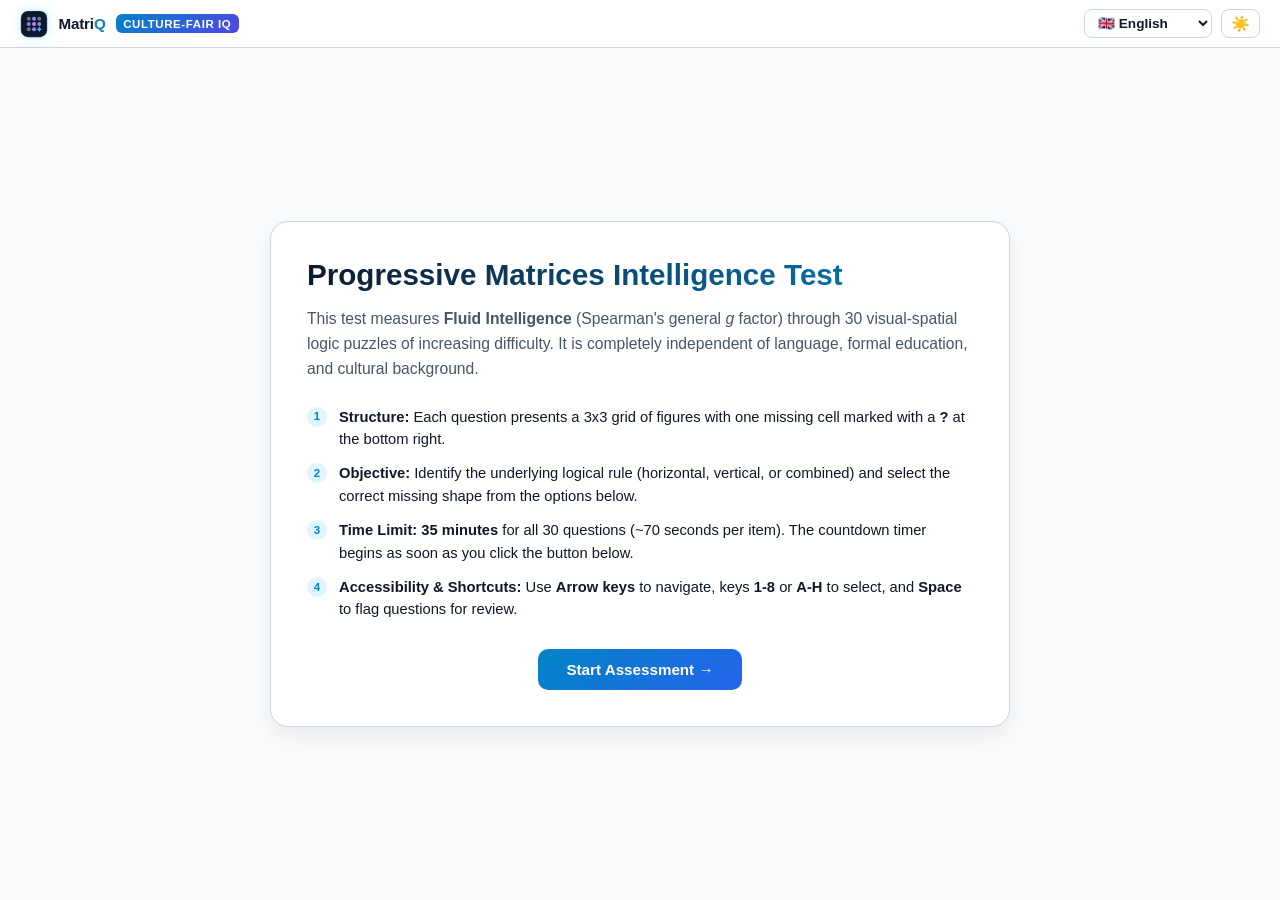
==== commit 2d77b681: "fix(i18n): add missing txt-brand-title id and safe DOM setters in applyLanguage" ====
--- a/index.html
+++ b/index.html
@@ -4,7 +4,7 @@
     <meta charset="UTF-8">
     <meta name="viewport" content="width=device-width, initial-scale=1.0">
     <title>MatriQ — Test di Intelligenza a Matrici Progressive</title>
-    <link rel="icon" type="image/svg+xml" href="favicon.svg">
+    <link rel="icon" type="image/svg+xml" href="assets/favicon.svg">
     <link rel="alternate icon" type="image/svg+xml" href="data:image/svg+xml,%3Csvg xmlns='http://www.w3.org/2000/svg' viewBox='0 0 64 64'%3E%3Crect width='64' height='64' rx='16' fill='%230f172a'/%3E%3Ccircle cx='20' cy='20' r='4.5' fill='%2364748b'/%3E%3Ccircle cx='32' cy='20' r='4.5' fill='%23818cf8'/%3E%3Ccircle cx='44' cy='20' r='4.5' fill='%2364748b'/%3E%3Ccircle cx='20' cy='32' r='4.5' fill='%23818cf8'/%3E%3Ccircle cx='32' cy='32' r='4.5' fill='%23c084fc'/%3E%3Ccircle cx='44' cy='32' r='4.5' fill='%23818cf8'/%3E%3Ccircle cx='20' cy='44' r='4.5' fill='%2364748b'/%3E%3Ccircle cx='32' cy='44' r='4.5' fill='%23818cf8'/%3E%3Cpath d='M 44,37 L 46,42 L 51,44 L 46,46 L 44,51 L 42,46 L 37,44 L 42,42 Z' fill='%2338bdf8'/%3E%3C/svg%3E">
     <meta name="description" content="Culture-fair Progressive Matrices IQ Assessment based on fluid intelligence and standardized psychometrics.">
     
@@ -932,7 +932,7 @@
                     <path d="M 44,37 L 46,42 L 51,44 L 46,46 L 44,51 L 42,46 L 37,44 L 42,42 Z" fill="#38bdf8" />
                 </svg>
             </div>
-            <span class="brand-title">Matri<span style="color: var(--accent-cyan);">Q</span></span>
+            <span class="brand-title" id="txt-brand-title">Matri<span style="color: var(--accent-cyan);">Q</span></span>
             <span class="brand-badge" id="txt-brand-badge">CULTURE-FAIR IQ</span>
         </div>
 
@@ -1235,53 +1235,62 @@
             localStorage.setItem('matrix_iq_lang', lang);
 
             const t = I18N[lang];
-            // Update static strings
-            document.getElementById('txt-brand-title').textContent = t.brand_title;
-            document.getElementById('txt-brand-badge').textContent = t.brand_badge;
-            document.getElementById('txt-intro-title').textContent = t.intro_title;
-            document.getElementById('txt-intro-desc').innerHTML = t.intro_desc;
-
-            document.getElementById('txt-rule-1-title').textContent = t.rule_1_title;
-            document.getElementById('txt-rule-1-desc').innerHTML = t.rule_1_desc;
-            document.getElementById('txt-rule-2-title').textContent = t.rule_2_title;
-            document.getElementById('txt-rule-2-desc').innerHTML = t.rule_2_desc;
-            document.getElementById('txt-rule-3-title').textContent = t.rule_3_title;
-            document.getElementById('txt-rule-3-desc').innerHTML = t.rule_3_desc;
-            document.getElementById('txt-rule-4-title').textContent = t.rule_4_title;
-            document.getElementById('txt-rule-4-desc').innerHTML = t.rule_4_desc;
-            document.getElementById('start-btn').textContent = t.start_btn;
-
-            document.getElementById('txt-missing-figure-title').textContent = t.missing_figure_title;
-            prevBtn.textContent = t.prev_btn;
-            submitBtn.textContent = t.submit_btn;
-            openMapBtn.textContent = t.map_btn;
-
-            document.getElementById('map-modal-title').textContent = t.map_title;
-            document.getElementById('txt-map-answered').textContent = t.map_answered;
-            document.getElementById('txt-map-flagged').textContent = t.map_flagged;
-            document.getElementById('txt-map-unanswered').textContent = t.map_unanswered;
-            confirmMapBtn.textContent = t.close_btn;
-
-            document.getElementById('confirm-modal-title').textContent = t.confirm_title;
-            cancelSubmitBtn.textContent = t.cancel_btn;
-            proceedSubmitBtn.textContent = t.proceed_btn;
-
-            document.getElementById('txt-res-hero-title').textContent = t.res_hero_title;
-            document.getElementById('txt-res-raw-score').textContent = t.res_raw_score;
-            document.getElementById('txt-res-time-spent').textContent = t.res_time_spent;
-            document.getElementById('txt-res-avg-time').textContent = t.res_avg_time;
-            document.getElementById('txt-breakdown-title').textContent = t.breakdown_title;
-
-            document.getElementById('txt-export-pdf-btn').textContent = t.export_pdf_btn;
-            document.getElementById('txt-home-btn').textContent = t.home_btn;
-            document.getElementById('txt-review-panel-title').textContent = t.review_panel_title;
-            document.getElementById('txt-review-panel-desc').textContent = t.review_panel_desc;
-            document.getElementById('start-review-btn').textContent = t.open_review_btn;
+            const setTxt = (id, val) => {
+                const el = document.getElementById(id);
+                if (el) el.textContent = val;
+            };
+            const setHtml = (id, val) => {
+                const el = document.getElementById(id);
+                if (el) el.innerHTML = val;
+            };
+
+            // Update static strings safely
+            setHtml('txt-brand-title', 'Matri<span style="color: var(--accent-cyan);">Q</span>');
+            setTxt('txt-brand-badge', t.brand_badge);
+            setTxt('txt-intro-title', t.intro_title);
+            setHtml('txt-intro-desc', t.intro_desc);
+
+            setTxt('txt-rule-1-title', t.rule_1_title);
+            setHtml('txt-rule-1-desc', t.rule_1_desc);
+            setTxt('txt-rule-2-title', t.rule_2_title);
+            setHtml('txt-rule-2-desc', t.rule_2_desc);
+            setTxt('txt-rule-3-title', t.rule_3_title);
+            setHtml('txt-rule-3-desc', t.rule_3_desc);
+            setTxt('txt-rule-4-title', t.rule_4_title);
+            setHtml('txt-rule-4-desc', t.rule_4_desc);
+            setTxt('start-btn', t.start_btn);
+
+            setTxt('txt-missing-figure-title', t.missing_figure_title);
+            if (prevBtn) prevBtn.textContent = t.prev_btn;
+            if (submitBtn) submitBtn.textContent = t.submit_btn;
+            if (openMapBtn) openMapBtn.textContent = t.map_btn;
+
+            setTxt('map-modal-title', t.map_title);
+            setTxt('txt-map-answered', t.map_answered);
+            setTxt('txt-map-flagged', t.map_flagged);
+            setTxt('txt-map-unanswered', t.map_unanswered);
+            if (confirmMapBtn) confirmMapBtn.textContent = t.close_btn;
+
+            setTxt('confirm-modal-title', t.confirm_title);
+            if (cancelSubmitBtn) cancelSubmitBtn.textContent = t.cancel_btn;
+            if (proceedSubmitBtn) proceedSubmitBtn.textContent = t.proceed_btn;
+
+            setTxt('txt-res-hero-title', t.res_hero_title);
+            setTxt('txt-res-raw-score', t.res_raw_score);
+            setTxt('txt-res-time-spent', t.res_time_spent);
+            setTxt('txt-res-avg-time', t.res_avg_time);
+            setTxt('txt-breakdown-title', t.breakdown_title);
+
+            setTxt('txt-export-pdf-btn', t.export_pdf_btn);
+            setTxt('txt-home-btn', t.home_btn);
+            setTxt('txt-review-panel-title', t.review_panel_title);
+            setTxt('txt-review-panel-desc', t.review_panel_desc);
+            setTxt('start-review-btn', t.open_review_btn);
 
             // Re-render current question if in test
-            if (testScreen.style.display === 'flex') {
+            if (testScreen && testScreen.style.display === 'flex') {
                 renderQuestion(currentIndex);
-            } else if (resultsScreen.style.display === 'flex') {
+            } else if (resultsScreen && resultsScreen.style.display === 'flex') {
                 finishTest(true);
             }
         }
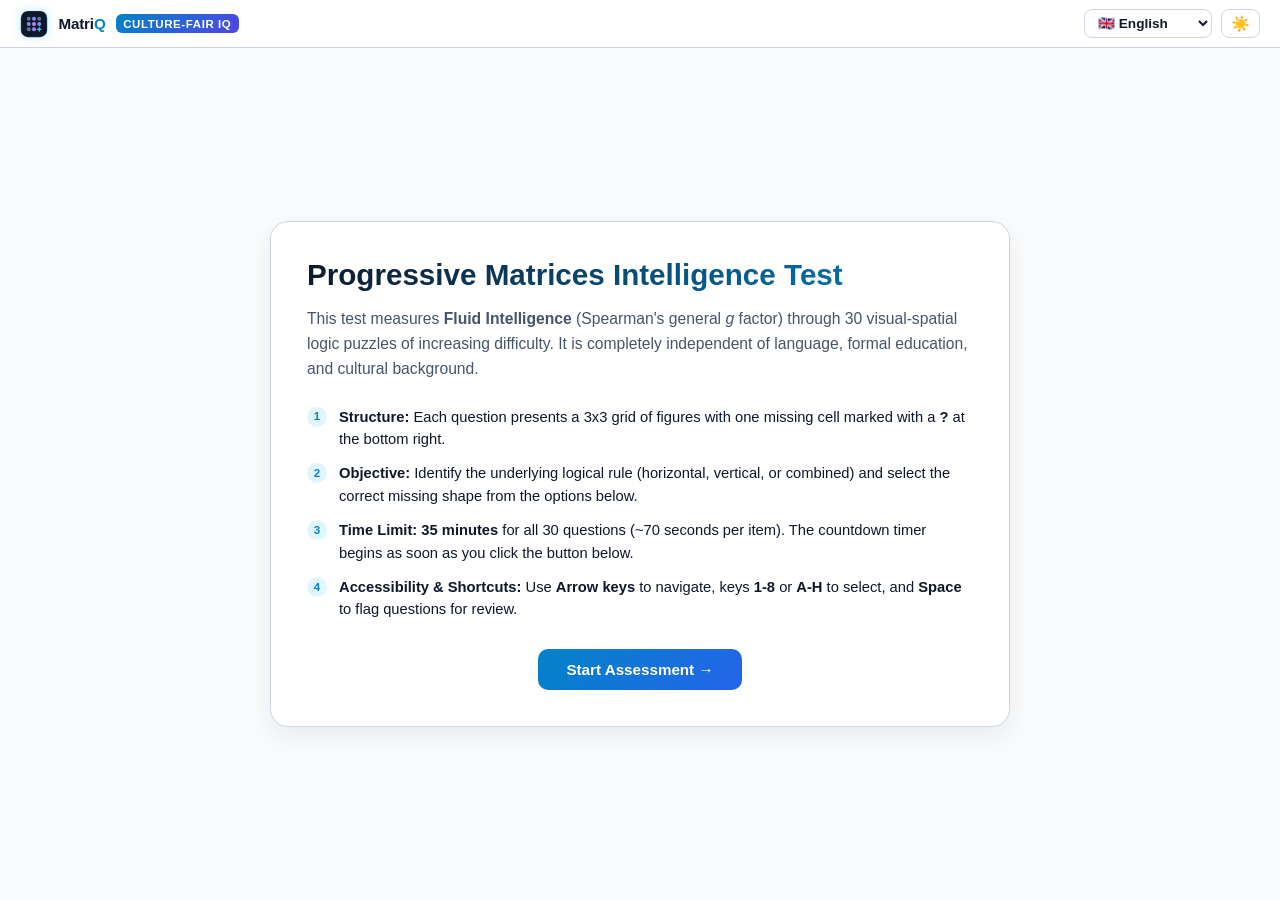
==== commit e875935e: "refactor: decouple index.html into modular css, js, and data assets" ====
--- a/index.html
+++ b/index.html
@@ -4,911 +4,9 @@
     <meta charset="UTF-8">
     <meta name="viewport" content="width=device-width, initial-scale=1.0">
     <title>MatriQ — Test di Intelligenza a Matrici Progressive</title>
+    <meta name="description" content="Culture-fair Progressive Matrices IQ Assessment based on fluid intelligence and standardized psychometrics.">
     <link rel="icon" type="image/svg+xml" href="assets/favicon.svg">
-    <link rel="alternate icon" type="image/svg+xml" href="data:image/svg+xml,%3Csvg xmlns='http://www.w3.org/2000/svg' viewBox='0 0 64 64'%3E%3Crect width='64' height='64' rx='16' fill='%230f172a'/%3E%3Ccircle cx='20' cy='20' r='4.5' fill='%2364748b'/%3E%3Ccircle cx='32' cy='20' r='4.5' fill='%23818cf8'/%3E%3Ccircle cx='44' cy='20' r='4.5' fill='%2364748b'/%3E%3Ccircle cx='20' cy='32' r='4.5' fill='%23818cf8'/%3E%3Ccircle cx='32' cy='32' r='4.5' fill='%23c084fc'/%3E%3Ccircle cx='44' cy='32' r='4.5' fill='%23818cf8'/%3E%3Ccircle cx='20' cy='44' r='4.5' fill='%2364748b'/%3E%3Ccircle cx='32' cy='44' r='4.5' fill='%23818cf8'/%3E%3Cpath d='M 44,37 L 46,42 L 51,44 L 46,46 L 44,51 L 42,46 L 37,44 L 42,42 Z' fill='%2338bdf8'/%3E%3C/svg%3E">
-    <meta name="description" content="Culture-fair Progressive Matrices IQ Assessment based on fluid intelligence and standardized psychometrics.">
-    
-    <style>
-        /* CSS Variables - Dual Theme (Dark / Light) */
-        :root[data-theme="dark"] {
-            --bg-main: #090d16;
-            --bg-card: #131b2e;
-            --bg-card-hover: #1c2742;
-            --bg-cell: #0b111f;
-            --border-color: #24324f;
-            --border-cell: #1e2c47;
-            --text-main: #f1f5f9;
-            --text-muted: #94a3b8;
-            --accent-cyan: #38bdf8;
-            --accent-blue: #3b82f6;
-            --accent-indigo: #6366f1;
-            --accent-emerald: #10b981;
-            --accent-rose: #f43f5e;
-            --accent-amber: #f59e0b;
-            --shadow-subtle: 0 10px 25px rgba(0, 0, 0, 0.4);
-            --cell-target-bg: rgba(56, 189, 248, 0.05);
-            --header-bg: rgba(19, 27, 46, 0.88);
-        }
-
-        :root[data-theme="light"] {
-            --bg-main: #f8fafc;
-            --bg-card: #ffffff;
-            --bg-card-hover: #f1f5f9;
-            --bg-cell: #f8fafc;
-            --border-color: #cbd5e1;
-            --border-cell: #94a3b8;
-            --text-main: #0f172a;
-            --text-muted: #475569;
-            --accent-cyan: #0284c7;
-            --accent-blue: #2563eb;
-            --accent-indigo: #4f46e5;
-            --accent-emerald: #059669;
-            --accent-rose: #e11d48;
-            --accent-amber: #d97706;
-            --shadow-subtle: 0 10px 25px rgba(0, 0, 0, 0.06);
-            --cell-target-bg: rgba(2, 132, 199, 0.05);
-            --header-bg: rgba(255, 255, 255, 0.92);
-        }
-
-        * {
-            box-sizing: border-box;
-            margin: 0;
-            padding: 0;
-            font-family: -apple-system, BlinkMacSystemFont, "Segoe UI", Roboto, Helvetica, Arial, sans-serif;
-            -webkit-font-smoothing: antialiased;
-        }
-
-        body {
-            background-color: var(--bg-main);
-            color: var(--text-main);
-            min-height: 100vh;
-            display: flex;
-            flex-direction: column;
-            transition: background-color 0.25s ease, color 0.25s ease;
-        }
-
-        /* Accessibility: skip link & focus ring */
-        .skip-link {
-            position: absolute;
-            top: -40px;
-            left: 0;
-            background: var(--accent-cyan);
-            color: #000;
-            padding: 8px;
-            z-index: 1000;
-            text-decoration: none;
-            font-weight: bold;
-        }
-        .skip-link:focus {
-            top: 0;
-        }
-
-        :focus-visible {
-            outline: 2px solid var(--accent-cyan);
-            outline-offset: 2px;
-        }
-
-        @media (prefers-reduced-motion: reduce) {
-            *, *::before, *::after {
-                animation-duration: 0.01ms !important;
-                animation-iteration-count: 1 !important;
-                transition-duration: 0.01ms !important;
-                scroll-behavior: auto !important;
-            }
-        }
-
-        /* App Header */
-        header {
-            background: var(--header-bg);
-            backdrop-filter: blur(12px);
-            border-bottom: 1px solid var(--border-color);
-            position: sticky;
-            top: 0;
-            z-index: 100;
-            padding: 0.55rem 1.25rem;
-            display: flex;
-            align-items: center;
-            justify-content: space-between;
-            gap: 1rem;
-            flex-shrink: 0;
-        }
-
-        .brand {
-            display: flex;
-            align-items: center;
-            gap: 0.65rem;
-            text-decoration: none;
-            color: var(--text-main);
-        }
-
-        .brand-logo-icon {
-            display: flex;
-            align-items: center;
-            justify-content: center;
-            border-radius: 8px;
-            overflow: hidden;
-            box-shadow: 0 0 10px rgba(56, 189, 248, 0.25);
-        }
-
-        .brand-badge {
-            background: linear-gradient(135deg, var(--accent-cyan), var(--accent-indigo));
-            color: #ffffff;
-            font-weight: 800;
-            font-size: 0.72rem;
-            padding: 0.22rem 0.45rem;
-            border-radius: 6px;
-            letter-spacing: 0.05em;
-        }
-
-        .brand-title {
-            font-size: 0.95rem;
-            font-weight: 700;
-            letter-spacing: -0.01em;
-        }
-
-        /* Header Controls */
-        .header-actions {
-            display: flex;
-            align-items: center;
-            gap: 0.6rem;
-        }
-
-        .lang-select {
-            background: var(--bg-card);
-            color: var(--text-main);
-            border: 1px solid var(--border-color);
-            padding: 0.3rem 0.55rem;
-            border-radius: 8px;
-            font-size: 0.85rem;
-            font-weight: 600;
-            cursor: pointer;
-            transition: border-color 0.15s;
-        }
-
-        .theme-toggle-btn {
-            background: var(--bg-card);
-            border: 1px solid var(--border-color);
-            color: var(--text-main);
-            padding: 0.3rem 0.55rem;
-            border-radius: 8px;
-            cursor: pointer;
-            font-size: 0.95rem;
-            display: flex;
-            align-items: center;
-            justify-content: center;
-            transition: all 0.15s;
-        }
-        .theme-toggle-btn:hover {
-            background: var(--bg-card-hover);
-            border-color: var(--accent-cyan);
-        }
-
-        /* Timer and Progress */
-        .header-meta {
-            display: flex;
-            align-items: center;
-            gap: 0.75rem;
-        }
-
-        .timer-badge {
-            display: flex;
-            align-items: center;
-            gap: 0.35rem;
-            background: var(--bg-card);
-            border: 1px solid var(--border-color);
-            padding: 0.3rem 0.65rem;
-            border-radius: 8px;
-            font-size: 0.92rem;
-            font-weight: 700;
-            color: var(--accent-cyan);
-            font-variant-numeric: tabular-nums;
-        }
-
-        .timer-badge.warning {
-            border-color: var(--accent-rose);
-            color: var(--accent-rose);
-            animation: pulse 1.5s infinite;
-        }
-
-        @keyframes pulse {
-            0%, 100% { opacity: 1; }
-            50% { opacity: 0.55; }
-        }
-
-        .progress-pill {
-            font-size: 0.85rem;
-            color: var(--text-muted);
-            font-weight: 600;
-        }
-
-        /* Container */
-        .container {
-            max-width: 1080px;
-            margin: 0 auto;
-            width: 100%;
-            padding: clamp(0.75rem, 1.5vh, 1.25rem);
-            flex: 1;
-            display: flex;
-            flex-direction: column;
-            justify-content: center;
-        }
-
-        /* Intro Screen */
-        .intro-card {
-            background: var(--bg-card);
-            border: 1px solid var(--border-color);
-            border-radius: 18px;
-            padding: 2.25rem;
-            max-width: 740px;
-            margin: auto;
-            box-shadow: var(--shadow-subtle);
-        }
-
-        .intro-title {
-            font-size: 1.85rem;
-            font-weight: 800;
-            margin-bottom: 0.9rem;
-            background: linear-gradient(135deg, var(--text-main), var(--accent-cyan));
-            -webkit-background-clip: text;
-            -webkit-text-fill-color: transparent;
-        }
-
-        .intro-desc {
-            color: var(--text-muted);
-            line-height: 1.6;
-            margin-bottom: 1.5rem;
-            font-size: 0.98rem;
-        }
-
-        .instructions-list {
-            list-style: none;
-            display: flex;
-            flex-direction: column;
-            gap: 0.8rem;
-            margin-bottom: 1.8rem;
-        }
-
-        .instructions-list li {
-            display: flex;
-            align-items: flex-start;
-            gap: 0.75rem;
-            font-size: 0.92rem;
-            color: var(--text-main);
-            line-height: 1.5;
-        }
-
-        .instructions-list li .bullet {
-            width: 20px;
-            height: 20px;
-            border-radius: 50%;
-            background: rgba(56, 189, 248, 0.15);
-            color: var(--accent-cyan);
-            display: flex;
-            align-items: center;
-            justify-content: center;
-            font-size: 0.72rem;
-            font-weight: 800;
-            flex-shrink: 0;
-            margin-top: 1px;
-        }
-
-        .btn-primary {
-            background: linear-gradient(135deg, var(--accent-cyan), var(--accent-blue));
-            color: #ffffff;
-            font-weight: 700;
-            font-size: 0.95rem;
-            border: none;
-            padding: 0.75rem 1.75rem;
-            border-radius: 10px;
-            cursor: pointer;
-            transition: transform 0.15s, box-shadow 0.15s;
-            display: inline-flex;
-            align-items: center;
-            gap: 0.5rem;
-        }
-
-        .btn-primary:hover {
-            transform: translateY(-2px);
-            box-shadow: 0 8px 20px rgba(56, 189, 248, 0.35);
-        }
-
-        .btn-secondary {
-            background: var(--bg-card);
-            color: var(--text-main);
-            border: 1px solid var(--border-color);
-            padding: 0.55rem 1.15rem;
-            border-radius: 8px;
-            cursor: pointer;
-            font-weight: 600;
-            font-size: 0.88rem;
-            transition: background 0.15s, border-color 0.15s, transform 0.1s;
-            display: inline-flex;
-            align-items: center;
-            gap: 0.4rem;
-        }
-
-        .btn-secondary:hover {
-            background: var(--bg-card-hover);
-            border-color: var(--accent-cyan);
-        }
-
-        /* ========================================================
-           ERGONOMIC ZERO-SCROLL TEST WORKSPACE (SPLIT LAYOUT)
-           ======================================================== */
-        #test-screen {
-            display: none;
-            flex-direction: column;
-            gap: 0.75rem;
-            width: 100%;
-            margin: auto;
-        }
-
-        .matrix-meta-bar {
-            display: flex;
-            justify-content: space-between;
-            align-items: center;
-            width: 100%;
-        }
-
-        .category-tag {
-            font-size: 0.78rem;
-            text-transform: uppercase;
-            letter-spacing: 0.05em;
-            color: var(--accent-cyan);
-            background: rgba(56, 189, 248, 0.1);
-            border: 1px solid rgba(56, 189, 248, 0.2);
-            padding: 0.22rem 0.55rem;
-            border-radius: 6px;
-            font-weight: 700;
-        }
-
-        .flag-btn {
-            background: transparent;
-            border: 1px solid var(--border-color);
-            color: var(--text-muted);
-            padding: 0.3rem 0.65rem;
-            border-radius: 6px;
-            cursor: pointer;
-            font-size: 0.82rem;
-            display: flex;
-            align-items: center;
-            gap: 0.4rem;
-            transition: all 0.15s;
-        }
-
-        .flag-btn.active {
-            background: rgba(245, 158, 11, 0.15);
-            border-color: var(--accent-amber);
-            color: var(--accent-amber);
-        }
-
-        /* Two-column split on screens >= 800px */
-        .test-workspace {
-            display: grid;
-            grid-template-columns: 1fr 1fr;
-            gap: clamp(1rem, 2vw, 2rem);
-            align-items: center;
-            width: 100%;
-        }
-
-        @media (max-width: 820px) {
-            .test-workspace {
-                grid-template-columns: 1fr;
-                gap: 1rem;
-            }
-        }
-
-        /* Left Pane: 3x3 Matrix Stimulus */
-        .test-stimulus-pane {
-            display: flex;
-            justify-content: center;
-            align-items: center;
-        }
-
-        .matrix-container {
-            background: var(--bg-card);
-            border: 1px solid var(--border-color);
-            border-radius: 16px;
-            padding: clamp(0.75rem, 1.6vh, 1.25rem);
-            display: flex;
-            justify-content: center;
-            align-items: center;
-            box-shadow: var(--shadow-subtle);
-            width: 100%;
-            max-width: min(440px, 52vh);
-        }
-
-        .matrix-grid {
-            display: grid;
-            grid-template-columns: repeat(3, 1fr);
-            gap: clamp(6px, 1.2vh, 10px);
-            width: 100%;
-            aspect-ratio: 1 / 1;
-        }
-
-        .matrix-cell {
-            background: var(--bg-cell);
-            border: 1px solid var(--border-cell);
-            border-radius: 10px;
-            aspect-ratio: 1 / 1;
-            display: flex;
-            align-items: center;
-            justify-content: center;
-            padding: 6px;
-            position: relative;
-            color: var(--text-main);
-        }
-
-        .matrix-cell svg {
-            width: 100%;
-            height: 100%;
-            display: block;
-        }
-
-        .matrix-cell.target {
-            border: 2px dashed var(--accent-cyan);
-            background: var(--cell-target-bg);
-        }
-
-        .target-placeholder {
-            font-size: clamp(1.8rem, 3.5vh, 2.3rem);
-            font-weight: 800;
-            color: var(--accent-cyan);
-            opacity: 0.75;
-        }
-
-        /* Right Pane: Response Options & Controls */
-        .test-response-pane {
-            display: flex;
-            flex-direction: column;
-            justify-content: center;
-            width: 100%;
-        }
-
-        .options-section {
-            width: 100%;
-        }
-
-        .options-title {
-            font-size: 0.88rem;
-            color: var(--text-muted);
-            margin-bottom: 0.6rem;
-            font-weight: 600;
-        }
-
-        .options-grid {
-            display: grid;
-            grid-template-columns: repeat(4, 1fr);
-            gap: clamp(6px, 1.2vh, 10px);
-            width: 100%;
-            max-width: 480px;
-        }
-
-        @media (max-width: 480px) {
-            .options-grid {
-                grid-template-columns: repeat(3, 1fr);
-            }
-        }
-
-        .option-card {
-            background: var(--bg-card);
-            border: 1.5px solid var(--border-color);
-            border-radius: 10px;
-            aspect-ratio: 1 / 1;
-            padding: 6px;
-            cursor: pointer;
-            position: relative;
-            display: flex;
-            align-items: center;
-            justify-content: center;
-            transition: all 0.15s ease;
-            color: var(--text-main);
-            max-height: min(105px, 13vh);
-        }
-
-        .option-card:hover {
-            border-color: var(--accent-cyan);
-            background: var(--bg-card-hover);
-            transform: translateY(-2px);
-        }
-
-        .option-card.selected {
-            border-color: var(--accent-cyan);
-            background: rgba(56, 189, 248, 0.12);
-            box-shadow: 0 0 14px rgba(56, 189, 248, 0.3);
-        }
-
-        .option-badge {
-            position: absolute;
-            top: 5px;
-            left: 5px;
-            width: 18px;
-            height: 18px;
-            border-radius: 50%;
-            background: var(--bg-cell);
-            border: 1px solid var(--border-color);
-            font-size: 0.68rem;
-            font-weight: 700;
-            color: var(--text-muted);
-            display: flex;
-            align-items: center;
-            justify-content: center;
-        }
-
-        .option-card.selected .option-badge {
-            background: var(--accent-cyan);
-            color: #ffffff;
-            border-color: var(--accent-cyan);
-        }
-
-        .option-card svg {
-            width: 82%;
-            height: 82%;
-            display: block;
-        }
-
-        /* Controls inside the response pane */
-        .controls-bar {
-            display: flex;
-            justify-content: space-between;
-            align-items: center;
-            margin-top: clamp(0.75rem, 1.5vh, 1.25rem);
-            padding-top: clamp(0.5rem, 1vh, 0.85rem);
-            border-top: 1px solid var(--border-color);
-            width: 100%;
-            max-width: 480px;
-        }
-
-        .nav-buttons {
-            display: flex;
-            gap: 0.6rem;
-        }
-
-        /* Drawer / Modals */
-        .modal-overlay {
-            position: fixed;
-            top: 0;
-            left: 0;
-            right: 0;
-            bottom: 0;
-            background: rgba(0, 0, 0, 0.75);
-            backdrop-filter: blur(4px);
-            z-index: 200;
-            display: none;
-            align-items: center;
-            justify-content: center;
-            padding: 1.5rem;
-        }
-
-        .modal-card {
-            background: var(--bg-card);
-            border: 1px solid var(--border-color);
-            border-radius: 16px;
-            padding: 1.75rem;
-            max-width: 540px;
-            width: 100%;
-            box-shadow: 0 20px 40px rgba(0, 0, 0, 0.5);
-        }
-
-        .question-map-grid {
-            display: grid;
-            grid-template-columns: repeat(6, 1fr);
-            gap: 8px;
-            margin: 1.25rem 0;
-        }
-
-        .map-item {
-            aspect-ratio: 1 / 1;
-            border-radius: 8px;
-            background: var(--bg-cell);
-            border: 1px solid var(--border-color);
-            color: var(--text-muted);
-            font-weight: 700;
-            font-size: 0.88rem;
-            display: flex;
-            align-items: center;
-            justify-content: center;
-            cursor: pointer;
-            transition: all 0.15s;
-        }
-
-        .map-item.answered {
-            background: rgba(56, 189, 248, 0.15);
-            border-color: var(--accent-cyan);
-            color: var(--accent-cyan);
-        }
-
-        .map-item.flagged {
-            border-color: var(--accent-amber);
-            color: var(--accent-amber);
-        }
-
-        .map-item.current {
-            box-shadow: 0 0 0 2px var(--accent-indigo);
-        }
-
-        /* Results Screen */
-        #results-screen {
-            display: none;
-            flex-direction: column;
-            gap: 1.5rem;
-            max-width: 840px;
-            margin: 0 auto;
-            width: 100%;
-        }
-
-        .result-hero {
-            background: var(--bg-card);
-            border: 1px solid var(--border-color);
-            border-radius: 20px;
-            padding: 2.25rem;
-            text-align: center;
-            box-shadow: var(--shadow-subtle);
-            position: relative;
-            overflow: hidden;
-        }
-
-        .hero-glow {
-            position: absolute;
-            top: -50px;
-            left: 50%;
-            transform: translateX(-50%);
-            width: 320px;
-            height: 120px;
-            background: radial-gradient(ellipse, rgba(56, 189, 248, 0.2), transparent 70%);
-            pointer-events: none;
-        }
-
-        .iq-badge {
-            font-size: 4.5rem;
-            font-weight: 900;
-            line-height: 1;
-            margin: 0.65rem 0;
-            background: linear-gradient(135deg, var(--text-main), var(--accent-cyan));
-            -webkit-background-clip: text;
-            -webkit-text-fill-color: transparent;
-        }
-
-        .iq-ci {
-            font-size: 1.05rem;
-            color: var(--text-muted);
-            margin-bottom: 0.4rem;
-            font-weight: 600;
-        }
-
-        .iq-classification {
-            font-size: 1.3rem;
-            font-weight: 800;
-            color: var(--accent-cyan);
-            margin-bottom: 0.25rem;
-        }
-
-        .percentile-rank {
-            font-size: 0.95rem;
-            color: var(--text-muted);
-        }
-
-        .stats-grid {
-            display: grid;
-            grid-template-columns: repeat(3, 1fr);
-            gap: 1rem;
-            margin-top: 1.25rem;
-            padding-top: 1.25rem;
-            border-top: 1px solid var(--border-color);
-        }
-
-        .stat-box {
-            text-align: center;
-        }
-
-        .stat-val {
-            font-size: 1.35rem;
-            font-weight: 700;
-            color: var(--text-main);
-        }
-
-        .stat-label {
-            font-size: 0.78rem;
-            color: var(--text-muted);
-            margin-top: 0.2rem;
-            text-transform: uppercase;
-            letter-spacing: 0.05em;
-        }
-
-        /* Actions on Results (PDF & Home) */
-        .results-actions-bar {
-            display: flex;
-            justify-content: center;
-            gap: 1rem;
-            flex-wrap: wrap;
-        }
-
-        /* Category Breakdown Cards */
-        .breakdown-card {
-            background: var(--bg-card);
-            border: 1px solid var(--border-color);
-            border-radius: 16px;
-            padding: 1.5rem;
-        }
-
-        .breakdown-title {
-            font-size: 1.05rem;
-            font-weight: 700;
-            margin-bottom: 1.1rem;
-            color: var(--text-main);
-        }
-
-        .cat-row {
-            display: flex;
-            flex-direction: column;
-            gap: 0.35rem;
-            margin-bottom: 0.85rem;
-        }
-
-        .cat-header {
-            display: flex;
-            justify-content: space-between;
-            font-size: 0.88rem;
-            font-weight: 600;
-        }
-
-        .cat-bar-bg {
-            height: 8px;
-            background: var(--bg-cell);
-            border: 1px solid var(--border-color);
-            border-radius: 999px;
-            overflow: hidden;
-        }
-
-        .cat-bar-fill {
-            height: 100%;
-            border-radius: 999px;
-            background: linear-gradient(90deg, var(--accent-cyan), var(--accent-blue));
-            transition: width 0.8s ease;
-        }
-
-        /* Review Section */
-        .review-panel {
-            background: var(--bg-card);
-            border: 1px solid var(--border-color);
-            border-radius: 16px;
-            padding: 1.5rem;
-        }
-
-        .review-explanation {
-            margin-top: 0.85rem;
-            padding: 1rem;
-            background: var(--bg-cell);
-            border-left: 3px solid var(--accent-cyan);
-            border-radius: 0 8px 8px 0;
-            font-size: 0.92rem;
-            line-height: 1.55;
-            color: var(--text-main);
-        }
-
-        .option-card.review-correct {
-            border-color: var(--accent-emerald) !important;
-            background: rgba(16, 185, 129, 0.12) !important;
-        }
-
-        .option-card.review-user-wrong {
-            border-color: var(--accent-rose) !important;
-            background: rgba(244, 63, 94, 0.12) !important;
-        }
-
-        /* Review Split Layout */
-        .review-split {
-            display: grid;
-            grid-template-columns: 1fr 1fr;
-            gap: 1.5rem;
-            align-items: center;
-            margin-bottom: 1rem;
-        }
-
-        @media (max-width: 820px) {
-            .review-split {
-                grid-template-columns: 1fr;
-                gap: 1rem;
-            }
-        }
-
-        /* Live Region for Screen Readers */
-        .sr-only {
-            position: absolute;
-            width: 1px;
-            height: 1px;
-            padding: 0;
-            margin: -1px;
-            overflow: hidden;
-            clip: rect(0, 0, 0, 0);
-            white-space: nowrap;
-            border-width: 0;
-        }
-
-        /* ========================================================
-           PRINT STYLESHEET FOR CRISP A4 PDF EXPORT
-           ======================================================== */
-        @media print {
-            header,
-            .results-actions-bar,
-            .review-panel,
-            .controls-bar,
-            .modal-overlay,
-            #test-screen,
-            #intro-screen {
-                display: none !important;
-            }
-
-            body {
-                background: #ffffff !important;
-                color: #0f172a !important;
-                font-size: 11pt !important;
-            }
-
-            .container {
-                max-width: 100% !important;
-                padding: 0 !important;
-            }
-
-            #results-screen {
-                display: block !important;
-            }
-
-            .result-hero {
-                background: #ffffff !important;
-                border: 2px solid #0f172a !important;
-                box-shadow: none !important;
-                padding: 1.5rem !important;
-                page-break-inside: avoid;
-            }
-
-            .hero-glow {
-                display: none !important;
-            }
-
-            .iq-badge {
-                color: #0f172a !important;
-                -webkit-text-fill-color: #0f172a !important;
-                font-size: 3.5rem !important;
-            }
-
-            .iq-classification {
-                color: #0284c7 !important;
-            }
-
-            .breakdown-card {
-                background: #ffffff !important;
-                border: 1px solid #cbd5e1 !important;
-                box-shadow: none !important;
-                margin-top: 1.5rem !important;
-                page-break-inside: avoid;
-            }
-
-            .cat-bar-bg {
-                border: 1px solid #94a3b8 !important;
-            }
-
-            .cat-bar-fill {
-                background: #0284c7 !important;
-                print-color-adjust: exact;
-                -webkit-print-color-adjust: exact;
-            }
-
-            .print-footer-notice {
-                display: block !important;
-                margin-top: 2rem;
-                text-align: center;
-                font-size: 8pt;
-                color: #64748b;
-                border-top: 1px solid #e2e8f0;
-                padding-top: 0.5rem;
-            }
-        }
-
-        .print-footer-notice {
-            display: none;
-        }
-    </style>
+    <link rel="stylesheet" href="css/style.css">
 </head>
 <body>
 
@@ -1132,654 +230,10 @@
         </div>
     </div>
 
-    <script>
-        // Data Payload
-        const ITEMS = [{"id": 1, "difficulty": 1, "category_key": "Progressione Quantitativa", "grid": ["<circle cx=\"50\" cy=\"50\" r=\"4.5\" fill=\"currentColor\" stroke=\"none\" stroke-width=\"2.5\" />", "<circle cx=\"35\" cy=\"50\" r=\"4.5\" fill=\"currentColor\" stroke=\"none\" stroke-width=\"2.5\" /><circle cx=\"65\" cy=\"50\" r=\"4.5\" fill=\"currentColor\" stroke=\"none\" stroke-width=\"2.5\" />", "<circle cx=\"30\" cy=\"50\" r=\"4.5\" fill=\"currentColor\" stroke=\"none\" stroke-width=\"2.5\" /><circle cx=\"50\" cy=\"50\" r=\"4.5\" fill=\"currentColor\" stroke=\"none\" stroke-width=\"2.5\" /><circle cx=\"70\" cy=\"50\" r=\"4.5\" fill=\"currentColor\" stroke=\"none\" stroke-width=\"2.5\" />", "<circle cx=\"35\" cy=\"50\" r=\"4.5\" fill=\"currentColor\" stroke=\"none\" stroke-width=\"2.5\" /><circle cx=\"65\" cy=\"50\" r=\"4.5\" fill=\"currentColor\" stroke=\"none\" stroke-width=\"2.5\" />", "<circle cx=\"30\" cy=\"50\" r=\"4.5\" fill=\"currentColor\" stroke=\"none\" stroke-width=\"2.5\" /><circle cx=\"50\" cy=\"50\" r=\"4.5\" fill=\"currentColor\" stroke=\"none\" stroke-width=\"2.5\" /><circle cx=\"70\" cy=\"50\" r=\"4.5\" fill=\"currentColor\" stroke=\"none\" stroke-width=\"2.5\" />", "<circle cx=\"32\" cy=\"32\" r=\"4.5\" fill=\"currentColor\" stroke=\"none\" stroke-width=\"2.5\" /><circle cx=\"68\" cy=\"32\" r=\"4.5\" fill=\"currentColor\" stroke=\"none\" stroke-width=\"2.5\" /><circle cx=\"32\" cy=\"68\" r=\"4.5\" fill=\"currentColor\" stroke=\"none\" stroke-width=\"2.5\" /><circle cx=\"68\" cy=\"68\" r=\"4.5\" fill=\"currentColor\" stroke=\"none\" stroke-width=\"2.5\" />", "<circle cx=\"30\" cy=\"50\" r=\"4.5\" fill=\"currentColor\" stroke=\"none\" stroke-width=\"2.5\" /><circle cx=\"50\" cy=\"50\" r=\"4.5\" fill=\"currentColor\" stroke=\"none\" stroke-width=\"2.5\" /><circle cx=\"70\" cy=\"50\" r=\"4.5\" fill=\"currentColor\" stroke=\"none\" stroke-width=\"2.5\" />", "<circle cx=\"32\" cy=\"32\" r=\"4.5\" fill=\"currentColor\" stroke=\"none\" stroke-width=\"2.5\" /><circle cx=\"68\" cy=\"32\" r=\"4.5\" fill=\"currentColor\" stroke=\"none\" stroke-width=\"2.5\" /><circle cx=\"32\" cy=\"68\" r=\"4.5\" fill=\"currentColor\" stroke=\"none\" stroke-width=\"2.5\" /><circle cx=\"68\" cy=\"68\" r=\"4.5\" fill=\"currentColor\" stroke=\"none\" stroke-width=\"2.5\" />"], "options": ["<circle cx=\"32\" cy=\"32\" r=\"4.5\" fill=\"currentColor\" stroke=\"none\" stroke-width=\"2.5\" /><circle cx=\"68\" cy=\"32\" r=\"4.5\" fill=\"currentColor\" stroke=\"none\" stroke-width=\"2.5\" /><circle cx=\"32\" cy=\"68\" r=\"4.5\" fill=\"currentColor\" stroke=\"none\" stroke-width=\"2.5\" /><circle cx=\"68\" cy=\"68\" r=\"4.5\" fill=\"currentColor\" stroke=\"none\" stroke-width=\"2.5\" />", "<circle cx=\"30\" cy=\"50\" r=\"4.5\" fill=\"currentColor\" stroke=\"none\" stroke-width=\"2.5\" /><circle cx=\"50\" cy=\"50\" r=\"4.5\" fill=\"currentColor\" stroke=\"none\" stroke-width=\"2.5\" /><circle cx=\"70\" cy=\"50\" r=\"4.5\" fill=\"currentColor\" stroke=\"none\" stroke-width=\"2.5\" />", "<circle cx=\"32\" cy=\"30\" r=\"4.5\" fill=\"currentColor\" stroke=\"none\" stroke-width=\"2.5\" /><circle cx=\"68\" cy=\"30\" r=\"4.5\" fill=\"currentColor\" stroke=\"none\" stroke-width=\"2.5\" /><circle cx=\"32\" cy=\"50\" r=\"4.5\" fill=\"currentColor\" stroke=\"none\" stroke-width=\"2.5\" /><circle cx=\"68\" cy=\"50\" r=\"4.5\" fill=\"currentColor\" stroke=\"none\" stroke-width=\"2.5\" /><circle cx=\"32\" cy=\"70\" r=\"4.5\" fill=\"currentColor\" stroke=\"none\" stroke-width=\"2.5\" /><circle cx=\"68\" cy=\"70\" r=\"4.5\" fill=\"currentColor\" stroke=\"none\" stroke-width=\"2.5\" />", "<circle cx=\"30\" cy=\"30\" r=\"4.5\" fill=\"currentColor\" stroke=\"none\" stroke-width=\"2.5\" /><circle cx=\"70\" cy=\"30\" r=\"4.5\" fill=\"currentColor\" stroke=\"none\" stroke-width=\"2.5\" /><circle cx=\"50\" cy=\"50\" r=\"4.5\" fill=\"currentColor\" stroke=\"none\" stroke-width=\"2.5\" /><circle cx=\"30\" cy=\"70\" r=\"4.5\" fill=\"currentColor\" stroke=\"none\" stroke-width=\"2.5\" /><circle cx=\"70\" cy=\"70\" r=\"4.5\" fill=\"currentColor\" stroke=\"none\" stroke-width=\"2.5\" />", "<circle cx=\"15\" cy=\"50\" r=\"4.5\" fill=\"currentColor\" stroke=\"none\" stroke-width=\"2.5\" /><circle cx=\"32\" cy=\"50\" r=\"4.5\" fill=\"currentColor\" stroke=\"none\" stroke-width=\"2.5\" /><circle cx=\"49\" cy=\"50\" r=\"4.5\" fill=\"currentColor\" stroke=\"none\" stroke-width=\"2.5\" /><circle cx=\"66\" cy=\"50\" r=\"4.5\" fill=\"currentColor\" stroke=\"none\" stroke-width=\"2.5\" /><circle cx=\"83\" cy=\"50\" r=\"4.5\" fill=\"currentColor\" stroke=\"none\" stroke-width=\"2.5\" />", "<circle cx=\"35\" cy=\"50\" r=\"4.5\" fill=\"currentColor\" stroke=\"none\" stroke-width=\"2.5\" /><circle cx=\"65\" cy=\"50\" r=\"4.5\" fill=\"currentColor\" stroke=\"none\" stroke-width=\"2.5\" />"], "hash": "c13d375e36c5646a5e95938cf58499d3deb14ab23ecfbf18777c11c25e7b1dae"}, {"id": 2, "difficulty": 1, "category_key": "Progressione Quantitativa", "grid": ["<circle cx=\"50\" cy=\"50\" r=\"28\" fill=\"none\" stroke=\"currentColor\" stroke-width=\"2.5\" />", "<circle cx=\"50\" cy=\"50\" r=\"28\" fill=\"none\" stroke=\"currentColor\" stroke-width=\"2.5\" /><path d=\"M 50,22 A 28,28 0 0,0 50,78 Z\" fill=\"currentColor\" stroke=\"none\" />", "<circle cx=\"50\" cy=\"50\" r=\"28\" fill=\"currentColor\" stroke=\"currentColor\" stroke-width=\"2.5\" />", "<rect x=\"22\" y=\"22\" width=\"56\" height=\"56\" rx=\"0\" fill=\"none\" stroke=\"currentColor\" stroke-width=\"2.5\" />", "<rect x=\"22\" y=\"22\" width=\"56\" height=\"56\" rx=\"0\" fill=\"none\" stroke=\"currentColor\" stroke-width=\"2.5\" /><rect x=\"22\" y=\"22\" width=\"28\" height=\"56\" rx=\"0\" fill=\"currentColor\" stroke=\"none\" stroke-width=\"2.5\" />", "<rect x=\"22\" y=\"22\" width=\"56\" height=\"56\" rx=\"0\" fill=\"currentColor\" stroke=\"currentColor\" stroke-width=\"2.5\" />", "<polygon points=\"50,22 78,76 22,76\" fill=\"none\" stroke=\"currentColor\" stroke-width=\"2.5\" stroke-linejoin=\"round\" />", "<polygon points=\"50,22 78,76 22,76\" fill=\"none\" stroke=\"currentColor\" stroke-width=\"2.5\" stroke-linejoin=\"round\" /><polygon points=\"50,22 50,76 22,76\" fill=\"currentColor\" stroke=\"none\" stroke-width=\"2.5\" stroke-linejoin=\"round\" />"], "options": ["<polygon points=\"50,22 78,76 22,76\" fill=\"none\" stroke=\"currentColor\" stroke-width=\"2.5\" stroke-linejoin=\"round\" />", "<polygon points=\"69.8,69.8 30.2,69.8 30.2,30.2 69.8,30.2\" fill=\"currentColor\" stroke=\"currentColor\" stroke-width=\"2.5\" stroke-linejoin=\"round\" />", "<polygon points=\"50,22 78,76 22,76\" fill=\"none\" stroke=\"currentColor\" stroke-width=\"2.5\" stroke-linejoin=\"round\" /><polygon points=\"50,22 50,76 22,76\" fill=\"currentColor\" stroke=\"none\" stroke-width=\"2.5\" stroke-linejoin=\"round\" />", "<polygon points=\"50,76 78,22 22,22\" fill=\"currentColor\" stroke=\"currentColor\" stroke-width=\"2.5\" stroke-linejoin=\"round\" />", "<circle cx=\"50\" cy=\"50\" r=\"28\" fill=\"currentColor\" stroke=\"currentColor\" stroke-width=\"2.5\" />", "<polygon points=\"50,22 78,76 22,76\" fill=\"currentColor\" stroke=\"currentColor\" stroke-width=\"2.5\" stroke-linejoin=\"round\" />"], "hash": "9a842ad911029f90fd387f2e38888238a88aeeb0f64de7aaf8cbe9062598d335"}, {"id": 3, "difficulty": 1, "category_key": "Rotazione Spaziale", "grid": ["<line x1=\"50.0\" y1=\"62.0\" x2=\"50.0\" y2=\"20.0\" stroke=\"currentColor\" stroke-width=\"3\" stroke-linecap=\"round\" /><line x1=\"50.0\" y1=\"20.0\" x2=\"55.0\" y2=\"28.66\" stroke=\"currentColor\" stroke-width=\"3\" stroke-linecap=\"round\" /><line x1=\"50.0\" y1=\"20.0\" x2=\"45.0\" y2=\"28.66\" stroke=\"currentColor\" stroke-width=\"3\" stroke-linecap=\"round\" />", "<line x1=\"38.0\" y1=\"50.0\" x2=\"80.0\" y2=\"50.0\" stroke=\"currentColor\" stroke-width=\"3\" stroke-linecap=\"round\" /><line x1=\"80.0\" y1=\"50.0\" x2=\"71.34\" y2=\"55.0\" stroke=\"currentColor\" stroke-width=\"3\" stroke-linecap=\"round\" /><line x1=\"80.0\" y1=\"50.0\" x2=\"71.34\" y2=\"45.0\" stroke=\"currentColor\" stroke-width=\"3\" stroke-linecap=\"round\" />", "<line x1=\"50.0\" y1=\"38.0\" x2=\"50.0\" y2=\"80.0\" stroke=\"currentColor\" stroke-width=\"3\" stroke-linecap=\"round\" /><line x1=\"50.0\" y1=\"80.0\" x2=\"45.0\" y2=\"71.34\" stroke=\"currentColor\" stroke-width=\"3\" stroke-linecap=\"round\" /><line x1=\"50.0\" y1=\"80.0\" x2=\"55.0\" y2=\"71.34\" stroke=\"currentColor\" stroke-width=\"3\" stroke-linecap=\"round\" />", "<line x1=\"38.0\" y1=\"50.0\" x2=\"80.0\" y2=\"50.0\" stroke=\"currentColor\" stroke-width=\"3\" stroke-linecap=\"round\" /><line x1=\"80.0\" y1=\"50.0\" x2=\"71.34\" y2=\"55.0\" stroke=\"currentColor\" stroke-width=\"3\" stroke-linecap=\"round\" /><line x1=\"80.0\" y1=\"50.0\" x2=\"71.34\" y2=\"45.0\" stroke=\"currentColor\" stroke-width=\"3\" stroke-linecap=\"round\" />", "<line x1=\"50.0\" y1=\"38.0\" x2=\"50.0\" y2=\"80.0\" stroke=\"currentColor\" stroke-width=\"3\" stroke-linecap=\"round\" /><line x1=\"50.0\" y1=\"80.0\" x2=\"45.0\" y2=\"71.34\" stroke=\"currentColor\" stroke-width=\"3\" stroke-linecap=\"round\" /><line x1=\"50.0\" y1=\"80.0\" x2=\"55.0\" y2=\"71.34\" stroke=\"currentColor\" stroke-width=\"3\" stroke-linecap=\"round\" />", "<line x1=\"62.0\" y1=\"50.0\" x2=\"20.0\" y2=\"50.0\" stroke=\"currentColor\" stroke-width=\"3\" stroke-linecap=\"round\" /><line x1=\"20.0\" y1=\"50.0\" x2=\"28.66\" y2=\"45.0\" stroke=\"currentColor\" stroke-width=\"3\" stroke-linecap=\"round\" /><line x1=\"20.0\" y1=\"50.0\" x2=\"28.66\" y2=\"55.0\" stroke=\"currentColor\" stroke-width=\"3\" stroke-linecap=\"round\" />", "<line x1=\"50.0\" y1=\"38.0\" x2=\"50.0\" y2=\"80.0\" stroke=\"currentColor\" stroke-width=\"3\" stroke-linecap=\"round\" /><line x1=\"50.0\" y1=\"80.0\" x2=\"45.0\" y2=\"71.34\" stroke=\"currentColor\" stroke-width=\"3\" stroke-linecap=\"round\" /><line x1=\"50.0\" y1=\"80.0\" x2=\"55.0\" y2=\"71.34\" stroke=\"currentColor\" stroke-width=\"3\" stroke-linecap=\"round\" />", "<line x1=\"62.0\" y1=\"50.0\" x2=\"20.0\" y2=\"50.0\" stroke=\"currentColor\" stroke-width=\"3\" stroke-linecap=\"round\" /><line x1=\"20.0\" y1=\"50.0\" x2=\"28.66\" y2=\"45.0\" stroke=\"currentColor\" stroke-width=\"3\" stroke-linecap=\"round\" /><line x1=\"20.0\" y1=\"50.0\" x2=\"28.66\" y2=\"55.0\" stroke=\"currentColor\" stroke-width=\"3\" stroke-linecap=\"round\" />"], "options": ["<line x1=\"38.0\" y1=\"50.0\" x2=\"80.0\" y2=\"50.0\" stroke=\"currentColor\" stroke-width=\"3\" stroke-linecap=\"round\" /><line x1=\"80.0\" y1=\"50.0\" x2=\"71.34\" y2=\"55.0\" stroke=\"currentColor\" stroke-width=\"3\" stroke-linecap=\"round\" /><line x1=\"80.0\" y1=\"50.0\" x2=\"71.34\" y2=\"45.0\" stroke=\"currentColor\" stroke-width=\"3\" stroke-linecap=\"round\" />", "<line x1=\"41.51\" y1=\"58.49\" x2=\"71.21\" y2=\"28.79\" stroke=\"currentColor\" stroke-width=\"3\" stroke-linecap=\"round\" /><line x1=\"71.21\" y1=\"28.79\" x2=\"68.62\" y2=\"38.45\" stroke=\"currentColor\" stroke-width=\"3\" stroke-linecap=\"round\" /><line x1=\"71.21\" y1=\"28.79\" x2=\"61.55\" y2=\"31.38\" stroke=\"currentColor\" stroke-width=\"3\" stroke-linecap=\"round\" />", "<line x1=\"50.0\" y1=\"38.0\" x2=\"50.0\" y2=\"80.0\" stroke=\"currentColor\" stroke-width=\"3\" stroke-linecap=\"round\" /><line x1=\"50.0\" y1=\"80.0\" x2=\"45.0\" y2=\"71.34\" stroke=\"currentColor\" stroke-width=\"3\" stroke-linecap=\"round\" /><line x1=\"50.0\" y1=\"80.0\" x2=\"55.0\" y2=\"71.34\" stroke=\"currentColor\" stroke-width=\"3\" stroke-linecap=\"round\" />", "<line x1=\"50.0\" y1=\"62.0\" x2=\"50.0\" y2=\"20.0\" stroke=\"currentColor\" stroke-width=\"3\" stroke-linecap=\"round\" /><line x1=\"50.0\" y1=\"20.0\" x2=\"55.0\" y2=\"28.66\" stroke=\"currentColor\" stroke-width=\"3\" stroke-linecap=\"round\" /><line x1=\"50.0\" y1=\"20.0\" x2=\"45.0\" y2=\"28.66\" stroke=\"currentColor\" stroke-width=\"3\" stroke-linecap=\"round\" />", "<line x1=\"62.0\" y1=\"50.0\" x2=\"20.0\" y2=\"50.0\" stroke=\"currentColor\" stroke-width=\"3\" stroke-linecap=\"round\" /><line x1=\"20.0\" y1=\"50.0\" x2=\"28.66\" y2=\"45.0\" stroke=\"currentColor\" stroke-width=\"3\" stroke-linecap=\"round\" /><line x1=\"20.0\" y1=\"50.0\" x2=\"28.66\" y2=\"55.0\" stroke=\"currentColor\" stroke-width=\"3\" stroke-linecap=\"round\" />", "<line x1=\"58.49\" y1=\"41.51\" x2=\"28.79\" y2=\"71.21\" stroke=\"currentColor\" stroke-width=\"3\" stroke-linecap=\"round\" /><line x1=\"28.79\" y1=\"71.21\" x2=\"31.38\" y2=\"61.55\" stroke=\"currentColor\" stroke-width=\"3\" stroke-linecap=\"round\" /><line x1=\"28.79\" y1=\"71.21\" x2=\"38.45\" y2=\"68.62\" stroke=\"currentColor\" stroke-width=\"3\" stroke-linecap=\"round\" />"], "hash": "d16bf13f0e85d1c99787647ed661fd53e40d6098ab7b4a89fe0018c886c81333"}, {"id": 4, "difficulty": 1, "category_key": "Progressione Quantitativa", "grid": ["<polygon points=\"50.0,22.0 74.25,64.0 25.75,64.0\" fill=\"none\" stroke=\"currentColor\" stroke-width=\"2.5\" stroke-linejoin=\"round\" />", "<polygon points=\"69.8,69.8 30.2,69.8 30.2,30.2 69.8,30.2\" fill=\"none\" stroke=\"currentColor\" stroke-width=\"2.5\" stroke-linejoin=\"round\" />", "<polygon points=\"50.0,22.0 76.63,41.35 66.46,72.65 33.54,72.65 23.37,41.35\" fill=\"none\" stroke=\"currentColor\" stroke-width=\"2.5\" stroke-linejoin=\"round\" />", "<line x1=\"25\" y1=\"35\" x2=\"75\" y2=\"35\" stroke=\"currentColor\" stroke-width=\"2.5\" stroke-linecap=\"round\" /><line x1=\"25\" y1=\"50\" x2=\"75\" y2=\"50\" stroke=\"currentColor\" stroke-width=\"2.5\" stroke-linecap=\"round\" /><line x1=\"25\" y1=\"65\" x2=\"75\" y2=\"65\" stroke=\"currentColor\" stroke-width=\"2.5\" stroke-linecap=\"round\" />", "<line x1=\"25\" y1=\"30\" x2=\"75\" y2=\"30\" stroke=\"currentColor\" stroke-width=\"2.5\" stroke-linecap=\"round\" /><line x1=\"25\" y1=\"43\" x2=\"75\" y2=\"43\" stroke=\"currentColor\" stroke-width=\"2.5\" stroke-linecap=\"round\" /><line x1=\"25\" y1=\"57\" x2=\"75\" y2=\"57\" stroke=\"currentColor\" stroke-width=\"2.5\" stroke-linecap=\"round\" /><line x1=\"25\" y1=\"70\" x2=\"70\" y2=\"70\" stroke=\"currentColor\" stroke-width=\"2.5\" stroke-linecap=\"round\" />", "<line x1=\"25\" y1=\"26\" x2=\"75\" y2=\"26\" stroke=\"currentColor\" stroke-width=\"2.5\" stroke-linecap=\"round\" /><line x1=\"25\" y1=\"38\" x2=\"75\" y2=\"38\" stroke=\"currentColor\" stroke-width=\"2.5\" stroke-linecap=\"round\" /><line x1=\"25\" y1=\"50\" x2=\"75\" y2=\"50\" stroke=\"currentColor\" stroke-width=\"2.5\" stroke-linecap=\"round\" /><line x1=\"25\" y1=\"62\" x2=\"75\" y2=\"62\" stroke=\"currentColor\" stroke-width=\"2.5\" stroke-linecap=\"round\" /><line x1=\"25\" y1=\"74\" x2=\"75\" y2=\"74\" stroke=\"currentColor\" stroke-width=\"2.5\" stroke-linecap=\"round\" />", "<circle cx=\"50\" cy=\"50\" r=\"30\" fill=\"none\" stroke=\"currentColor\" stroke-width=\"2.5\" /><line x1=\"50\" y1=\"50\" x2=\"50.0\" y2=\"20.0\" stroke=\"currentColor\" stroke-width=\"2.5\" stroke-linecap=\"round\" /><line x1=\"50\" y1=\"50\" x2=\"75.98\" y2=\"65.0\" stroke=\"currentColor\" stroke-width=\"2.5\" stroke-linecap=\"round\" /><line x1=\"50\" y1=\"50\" x2=\"24.02\" y2=\"65.0\" stroke=\"currentColor\" stroke-width=\"2.5\" stroke-linecap=\"round\" />", "<circle cx=\"50\" cy=\"50\" r=\"30\" fill=\"none\" stroke=\"currentColor\" stroke-width=\"2.5\" /><line x1=\"50\" y1=\"50\" x2=\"50.0\" y2=\"20.0\" stroke=\"currentColor\" stroke-width=\"2.5\" stroke-linecap=\"round\" /><line x1=\"50\" y1=\"50\" x2=\"80.0\" y2=\"50.0\" stroke=\"currentColor\" stroke-width=\"2.5\" stroke-linecap=\"round\" /><line x1=\"50\" y1=\"50\" x2=\"50.0\" y2=\"80.0\" stroke=\"currentColor\" stroke-width=\"2.5\" stroke-linecap=\"round\" /><line x1=\"50\" y1=\"50\" x2=\"20.0\" y2=\"50.0\" stroke=\"currentColor\" stroke-width=\"2.5\" stroke-linecap=\"round\" />"], "options": ["<circle cx=\"50\" cy=\"50\" r=\"10\" fill=\"none\" stroke=\"currentColor\" stroke-width=\"2.5\" /><circle cx=\"50\" cy=\"50\" r=\"20\" fill=\"none\" stroke=\"currentColor\" stroke-width=\"2.5\" /><circle cx=\"50\" cy=\"50\" r=\"30\" fill=\"none\" stroke=\"currentColor\" stroke-width=\"2.5\" />", "<circle cx=\"50\" cy=\"50\" r=\"30\" fill=\"none\" stroke=\"currentColor\" stroke-width=\"2.5\" /><line x1=\"50\" y1=\"50\" x2=\"50.0\" y2=\"20.0\" stroke=\"currentColor\" stroke-width=\"2.5\" stroke-linecap=\"round\" /><line x1=\"50\" y1=\"50\" x2=\"75.98\" y2=\"35.0\" stroke=\"currentColor\" stroke-width=\"2.5\" stroke-linecap=\"round\" /><line x1=\"50\" y1=\"50\" x2=\"75.98\" y2=\"65.0\" stroke=\"currentColor\" stroke-width=\"2.5\" stroke-linecap=\"round\" /><line x1=\"50\" y1=\"50\" x2=\"50.0\" y2=\"80.0\" stroke=\"currentColor\" stroke-width=\"2.5\" stroke-linecap=\"round\" /><line x1=\"50\" y1=\"50\" x2=\"24.02\" y2=\"65.0\" stroke=\"currentColor\" stroke-width=\"2.5\" stroke-linecap=\"round\" /><line x1=\"50\" y1=\"50\" x2=\"24.02\" y2=\"35.0\" stroke=\"currentColor\" stroke-width=\"2.5\" stroke-linecap=\"round\" />", "<circle cx=\"50\" cy=\"50\" r=\"30\" fill=\"none\" stroke=\"currentColor\" stroke-width=\"2.5\" /><line x1=\"50\" y1=\"50\" x2=\"50.0\" y2=\"20.0\" stroke=\"currentColor\" stroke-width=\"2.5\" stroke-linecap=\"round\" /><line x1=\"50\" y1=\"50\" x2=\"78.53\" y2=\"40.73\" stroke=\"currentColor\" stroke-width=\"2.5\" stroke-linecap=\"round\" /><line x1=\"50\" y1=\"50\" x2=\"67.63\" y2=\"74.27\" stroke=\"currentColor\" stroke-width=\"2.5\" stroke-linecap=\"round\" /><line x1=\"50\" y1=\"50\" x2=\"32.37\" y2=\"74.27\" stroke=\"currentColor\" stroke-width=\"2.5\" stroke-linecap=\"round\" /><line x1=\"50\" y1=\"50\" x2=\"21.47\" y2=\"40.73\" stroke=\"currentColor\" stroke-width=\"2.5\" stroke-linecap=\"round\" />", "<circle cx=\"50\" cy=\"50\" r=\"30\" fill=\"none\" stroke=\"currentColor\" stroke-width=\"2.5\" /><line x1=\"50\" y1=\"50\" x2=\"50.0\" y2=\"20.0\" stroke=\"currentColor\" stroke-width=\"2.5\" stroke-linecap=\"round\" /><line x1=\"50\" y1=\"50\" x2=\"80.0\" y2=\"50.0\" stroke=\"currentColor\" stroke-width=\"2.5\" stroke-linecap=\"round\" /><line x1=\"50\" y1=\"50\" x2=\"50.0\" y2=\"80.0\" stroke=\"currentColor\" stroke-width=\"2.5\" stroke-linecap=\"round\" /><line x1=\"50\" y1=\"50\" x2=\"20.0\" y2=\"50.0\" stroke=\"currentColor\" stroke-width=\"2.5\" stroke-linecap=\"round\" />", "<circle cx=\"50\" cy=\"50\" r=\"30\" fill=\"none\" stroke=\"currentColor\" stroke-width=\"2.5\" /><line x1=\"50\" y1=\"50\" x2=\"50.0\" y2=\"20.0\" stroke=\"currentColor\" stroke-width=\"2.5\" stroke-linecap=\"round\" /><line x1=\"50\" y1=\"50\" x2=\"75.98\" y2=\"65.0\" stroke=\"currentColor\" stroke-width=\"2.5\" stroke-linecap=\"round\" /><line x1=\"50\" y1=\"50\" x2=\"24.02\" y2=\"65.0\" stroke=\"currentColor\" stroke-width=\"2.5\" stroke-linecap=\"round\" />", "<polygon points=\"78.0,50.0 64.0,74.25 36.0,74.25 22.0,50.0 36.0,25.75 64.0,25.75\" fill=\"none\" stroke=\"currentColor\" stroke-width=\"2.5\" stroke-linejoin=\"round\" />"], "hash": "56e188f9c5c46b51af6c8b86315d04024cc1b6f7aabe16cb2d65b4ca231740a9"}, {"id": 5, "difficulty": 1, "category_key": "Rotazione Spaziale", "grid": ["<rect x=\"20\" y=\"20\" width=\"60\" height=\"60\" rx=\"0\" fill=\"none\" stroke=\"currentColor\" stroke-width=\"2\" /><line x1=\"40\" y1=\"20\" x2=\"40\" y2=\"80\" stroke=\"currentColor\" stroke-width=\"1.5\" stroke-linecap=\"round\" /><line x1=\"60\" y1=\"20\" x2=\"60\" y2=\"80\" stroke=\"currentColor\" stroke-width=\"1.5\" stroke-linecap=\"round\" /><line x1=\"20\" y1=\"40\" x2=\"80\" y2=\"40\" stroke=\"currentColor\" stroke-width=\"1.5\" stroke-linecap=\"round\" /><line x1=\"20\" y1=\"60\" x2=\"80\" y2=\"60\" stroke=\"currentColor\" stroke-width=\"1.5\" stroke-linecap=\"round\" /><circle cx=\"30\" cy=\"30\" r=\"6\" fill=\"currentColor\" stroke=\"none\" stroke-width=\"2.5\" />", "<rect x=\"20\" y=\"20\" width=\"60\" height=\"60\" rx=\"0\" fill=\"none\" stroke=\"currentColor\" stroke-width=\"2\" /><line x1=\"40\" y1=\"20\" x2=\"40\" y2=\"80\" stroke=\"currentColor\" stroke-width=\"1.5\" stroke-linecap=\"round\" /><line x1=\"60\" y1=\"20\" x2=\"60\" y2=\"80\" stroke=\"currentColor\" stroke-width=\"1.5\" stroke-linecap=\"round\" /><line x1=\"20\" y1=\"40\" x2=\"80\" y2=\"40\" stroke=\"currentColor\" stroke-width=\"1.5\" stroke-linecap=\"round\" /><line x1=\"20\" y1=\"60\" x2=\"80\" y2=\"60\" stroke=\"currentColor\" stroke-width=\"1.5\" stroke-linecap=\"round\" /><circle cx=\"50\" cy=\"30\" r=\"6\" fill=\"currentColor\" stroke=\"none\" stroke-width=\"2.5\" />", "<rect x=\"20\" y=\"20\" width=\"60\" height=\"60\" rx=\"0\" fill=\"none\" stroke=\"currentColor\" stroke-width=\"2\" /><line x1=\"40\" y1=\"20\" x2=\"40\" y2=\"80\" stroke=\"currentColor\" stroke-width=\"1.5\" stroke-linecap=\"round\" /><line x1=\"60\" y1=\"20\" x2=\"60\" y2=\"80\" stroke=\"currentColor\" stroke-width=\"1.5\" stroke-linecap=\"round\" /><line x1=\"20\" y1=\"40\" x2=\"80\" y2=\"40\" stroke=\"currentColor\" stroke-width=\"1.5\" stroke-linecap=\"round\" /><line x1=\"20\" y1=\"60\" x2=\"80\" y2=\"60\" stroke=\"currentColor\" stroke-width=\"1.5\" stroke-linecap=\"round\" /><circle cx=\"70\" cy=\"30\" r=\"6\" fill=\"currentColor\" stroke=\"none\" stroke-width=\"2.5\" />", "<rect x=\"20\" y=\"20\" width=\"60\" height=\"60\" rx=\"0\" fill=\"none\" stroke=\"currentColor\" stroke-width=\"2\" /><line x1=\"40\" y1=\"20\" x2=\"40\" y2=\"80\" stroke=\"currentColor\" stroke-width=\"1.5\" stroke-linecap=\"round\" /><line x1=\"60\" y1=\"20\" x2=\"60\" y2=\"80\" stroke=\"currentColor\" stroke-width=\"1.5\" stroke-linecap=\"round\" /><line x1=\"20\" y1=\"40\" x2=\"80\" y2=\"40\" stroke=\"currentColor\" stroke-width=\"1.5\" stroke-linecap=\"round\" /><line x1=\"20\" y1=\"60\" x2=\"80\" y2=\"60\" stroke=\"currentColor\" stroke-width=\"1.5\" stroke-linecap=\"round\" /><circle cx=\"30\" cy=\"50\" r=\"6\" fill=\"currentColor\" stroke=\"none\" stroke-width=\"2.5\" />", "<rect x=\"20\" y=\"20\" width=\"60\" height=\"60\" rx=\"0\" fill=\"none\" stroke=\"currentColor\" stroke-width=\"2\" /><line x1=\"40\" y1=\"20\" x2=\"40\" y2=\"80\" stroke=\"currentColor\" stroke-width=\"1.5\" stroke-linecap=\"round\" /><line x1=\"60\" y1=\"20\" x2=\"60\" y2=\"80\" stroke=\"currentColor\" stroke-width=\"1.5\" stroke-linecap=\"round\" /><line x1=\"20\" y1=\"40\" x2=\"80\" y2=\"40\" stroke=\"currentColor\" stroke-width=\"1.5\" stroke-linecap=\"round\" /><line x1=\"20\" y1=\"60\" x2=\"80\" y2=\"60\" stroke=\"currentColor\" stroke-width=\"1.5\" stroke-linecap=\"round\" /><circle cx=\"50\" cy=\"50\" r=\"6\" fill=\"currentColor\" stroke=\"none\" stroke-width=\"2.5\" />", "<rect x=\"20\" y=\"20\" width=\"60\" height=\"60\" rx=\"0\" fill=\"none\" stroke=\"currentColor\" stroke-width=\"2\" /><line x1=\"40\" y1=\"20\" x2=\"40\" y2=\"80\" stroke=\"currentColor\" stroke-width=\"1.5\" stroke-linecap=\"round\" /><line x1=\"60\" y1=\"20\" x2=\"60\" y2=\"80\" stroke=\"currentColor\" stroke-width=\"1.5\" stroke-linecap=\"round\" /><line x1=\"20\" y1=\"40\" x2=\"80\" y2=\"40\" stroke=\"currentColor\" stroke-width=\"1.5\" stroke-linecap=\"round\" /><line x1=\"20\" y1=\"60\" x2=\"80\" y2=\"60\" stroke=\"currentColor\" stroke-width=\"1.5\" stroke-linecap=\"round\" /><circle cx=\"70\" cy=\"50\" r=\"6\" fill=\"currentColor\" stroke=\"none\" stroke-width=\"2.5\" />", "<rect x=\"20\" y=\"20\" width=\"60\" height=\"60\" rx=\"0\" fill=\"none\" stroke=\"currentColor\" stroke-width=\"2\" /><line x1=\"40\" y1=\"20\" x2=\"40\" y2=\"80\" stroke=\"currentColor\" stroke-width=\"1.5\" stroke-linecap=\"round\" /><line x1=\"60\" y1=\"20\" x2=\"60\" y2=\"80\" stroke=\"currentColor\" stroke-width=\"1.5\" stroke-linecap=\"round\" /><line x1=\"20\" y1=\"40\" x2=\"80\" y2=\"40\" stroke=\"currentColor\" stroke-width=\"1.5\" stroke-linecap=\"round\" /><line x1=\"20\" y1=\"60\" x2=\"80\" y2=\"60\" stroke=\"currentColor\" stroke-width=\"1.5\" stroke-linecap=\"round\" /><circle cx=\"30\" cy=\"70\" r=\"6\" fill=\"currentColor\" stroke=\"none\" stroke-width=\"2.5\" />", "<rect x=\"20\" y=\"20\" width=\"60\" height=\"60\" rx=\"0\" fill=\"none\" stroke=\"currentColor\" stroke-width=\"2\" /><line x1=\"40\" y1=\"20\" x2=\"40\" y2=\"80\" stroke=\"currentColor\" stroke-width=\"1.5\" stroke-linecap=\"round\" /><line x1=\"60\" y1=\"20\" x2=\"60\" y2=\"80\" stroke=\"currentColor\" stroke-width=\"1.5\" stroke-linecap=\"round\" /><line x1=\"20\" y1=\"40\" x2=\"80\" y2=\"40\" stroke=\"currentColor\" stroke-width=\"1.5\" stroke-linecap=\"round\" /><line x1=\"20\" y1=\"60\" x2=\"80\" y2=\"60\" stroke=\"currentColor\" stroke-width=\"1.5\" stroke-linecap=\"round\" /><circle cx=\"50\" cy=\"70\" r=\"6\" fill=\"currentColor\" stroke=\"none\" stroke-width=\"2.5\" />"], "options": ["<rect x=\"20\" y=\"20\" width=\"60\" height=\"60\" rx=\"0\" fill=\"none\" stroke=\"currentColor\" stroke-width=\"2\" /><line x1=\"40\" y1=\"20\" x2=\"40\" y2=\"80\" stroke=\"currentColor\" stroke-width=\"1.5\" stroke-linecap=\"round\" /><line x1=\"60\" y1=\"20\" x2=\"60\" y2=\"80\" stroke=\"currentColor\" stroke-width=\"1.5\" stroke-linecap=\"round\" /><line x1=\"20\" y1=\"40\" x2=\"80\" y2=\"40\" stroke=\"currentColor\" stroke-width=\"1.5\" stroke-linecap=\"round\" /><line x1=\"20\" y1=\"60\" x2=\"80\" y2=\"60\" stroke=\"currentColor\" stroke-width=\"1.5\" stroke-linecap=\"round\" /><circle cx=\"30\" cy=\"70\" r=\"6\" fill=\"currentColor\" stroke=\"none\" stroke-width=\"2.5\" />", "<rect x=\"20\" y=\"20\" width=\"60\" height=\"60\" rx=\"0\" fill=\"none\" stroke=\"currentColor\" stroke-width=\"2\" /><line x1=\"40\" y1=\"20\" x2=\"40\" y2=\"80\" stroke=\"currentColor\" stroke-width=\"1.5\" stroke-linecap=\"round\" /><line x1=\"60\" y1=\"20\" x2=\"60\" y2=\"80\" stroke=\"currentColor\" stroke-width=\"1.5\" stroke-linecap=\"round\" /><line x1=\"20\" y1=\"40\" x2=\"80\" y2=\"40\" stroke=\"currentColor\" stroke-width=\"1.5\" stroke-linecap=\"round\" /><line x1=\"20\" y1=\"60\" x2=\"80\" y2=\"60\" stroke=\"currentColor\" stroke-width=\"1.5\" stroke-linecap=\"round\" /><circle cx=\"50\" cy=\"50\" r=\"6\" fill=\"currentColor\" stroke=\"none\" stroke-width=\"2.5\" />", "<rect x=\"20\" y=\"20\" width=\"60\" height=\"60\" rx=\"0\" fill=\"none\" stroke=\"currentColor\" stroke-width=\"2\" /><line x1=\"40\" y1=\"20\" x2=\"40\" y2=\"80\" stroke=\"currentColor\" stroke-width=\"1.5\" stroke-linecap=\"round\" /><line x1=\"60\" y1=\"20\" x2=\"60\" y2=\"80\" stroke=\"currentColor\" stroke-width=\"1.5\" stroke-linecap=\"round\" /><line x1=\"20\" y1=\"40\" x2=\"80\" y2=\"40\" stroke=\"currentColor\" stroke-width=\"1.5\" stroke-linecap=\"round\" /><line x1=\"20\" y1=\"60\" x2=\"80\" y2=\"60\" stroke=\"currentColor\" stroke-width=\"1.5\" stroke-linecap=\"round\" /><circle cx=\"70\" cy=\"50\" r=\"6\" fill=\"currentColor\" stroke=\"none\" stroke-width=\"2.5\" />", "<rect x=\"20\" y=\"20\" width=\"60\" height=\"60\" rx=\"0\" fill=\"none\" stroke=\"currentColor\" stroke-width=\"2\" /><line x1=\"40\" y1=\"20\" x2=\"40\" y2=\"80\" stroke=\"currentColor\" stroke-width=\"1.5\" stroke-linecap=\"round\" /><line x1=\"60\" y1=\"20\" x2=\"60\" y2=\"80\" stroke=\"currentColor\" stroke-width=\"1.5\" stroke-linecap=\"round\" /><line x1=\"20\" y1=\"40\" x2=\"80\" y2=\"40\" stroke=\"currentColor\" stroke-width=\"1.5\" stroke-linecap=\"round\" /><line x1=\"20\" y1=\"60\" x2=\"80\" y2=\"60\" stroke=\"currentColor\" stroke-width=\"1.5\" stroke-linecap=\"round\" /><circle cx=\"70\" cy=\"30\" r=\"6\" fill=\"currentColor\" stroke=\"none\" stroke-width=\"2.5\" />", "<rect x=\"20\" y=\"20\" width=\"60\" height=\"60\" rx=\"0\" fill=\"none\" stroke=\"currentColor\" stroke-width=\"2\" /><line x1=\"40\" y1=\"20\" x2=\"40\" y2=\"80\" stroke=\"currentColor\" stroke-width=\"1.5\" stroke-linecap=\"round\" /><line x1=\"60\" y1=\"20\" x2=\"60\" y2=\"80\" stroke=\"currentColor\" stroke-width=\"1.5\" stroke-linecap=\"round\" /><line x1=\"20\" y1=\"40\" x2=\"80\" y2=\"40\" stroke=\"currentColor\" stroke-width=\"1.5\" stroke-linecap=\"round\" /><line x1=\"20\" y1=\"60\" x2=\"80\" y2=\"60\" stroke=\"currentColor\" stroke-width=\"1.5\" stroke-linecap=\"round\" /><circle cx=\"50\" cy=\"70\" r=\"6\" fill=\"currentColor\" stroke=\"none\" stroke-width=\"2.5\" />", "<rect x=\"20\" y=\"20\" width=\"60\" height=\"60\" rx=\"0\" fill=\"none\" stroke=\"currentColor\" stroke-width=\"2\" /><line x1=\"40\" y1=\"20\" x2=\"40\" y2=\"80\" stroke=\"currentColor\" stroke-width=\"1.5\" stroke-linecap=\"round\" /><line x1=\"60\" y1=\"20\" x2=\"60\" y2=\"80\" stroke=\"currentColor\" stroke-width=\"1.5\" stroke-linecap=\"round\" /><line x1=\"20\" y1=\"40\" x2=\"80\" y2=\"40\" stroke=\"currentColor\" stroke-width=\"1.5\" stroke-linecap=\"round\" /><line x1=\"20\" y1=\"60\" x2=\"80\" y2=\"60\" stroke=\"currentColor\" stroke-width=\"1.5\" stroke-linecap=\"round\" /><circle cx=\"70\" cy=\"70\" r=\"6\" fill=\"currentColor\" stroke=\"none\" stroke-width=\"2.5\" />"], "hash": "1c21b7446f42f23ac01b3682a733da790ad77eb62269bad0d3afe667b86af266"}, {"id": 6, "difficulty": 1, "category_key": "Progressione Quantitativa", "grid": ["<circle cx=\"50\" cy=\"50\" r=\"12\" fill=\"none\" stroke=\"currentColor\" stroke-width=\"2.5\" />", "<circle cx=\"50\" cy=\"50\" r=\"22\" fill=\"none\" stroke=\"currentColor\" stroke-width=\"2.5\" />", "<circle cx=\"50\" cy=\"50\" r=\"34\" fill=\"none\" stroke=\"currentColor\" stroke-width=\"2.5\" />", "<polygon points=\"58.49,58.49 41.51,58.49 41.51,41.51 58.49,41.51\" fill=\"none\" stroke=\"currentColor\" stroke-width=\"2.5\" stroke-linejoin=\"round\" />", "<polygon points=\"65.56,65.56 34.44,65.56 34.44,34.44 65.56,34.44\" fill=\"none\" stroke=\"currentColor\" stroke-width=\"2.5\" stroke-linejoin=\"round\" />", "<polygon points=\"74.04,74.04 25.96,74.04 25.96,25.96 74.04,25.96\" fill=\"none\" stroke=\"currentColor\" stroke-width=\"2.5\" stroke-linejoin=\"round\" />", "<polygon points=\"62.0,50.0 56.0,60.39 44.0,60.39 38.0,50.0 44.0,39.61 56.0,39.61\" fill=\"none\" stroke=\"currentColor\" stroke-width=\"2.5\" stroke-linejoin=\"round\" />", "<polygon points=\"72.0,50.0 61.0,69.05 39.0,69.05 28.0,50.0 39.0,30.95 61.0,30.95\" fill=\"none\" stroke=\"currentColor\" stroke-width=\"2.5\" stroke-linejoin=\"round\" />"], "options": ["<polygon points=\"84.0,50.0 67.0,79.44 33.0,79.44 16.0,50.0 33.0,20.56 67.0,20.56\" fill=\"none\" stroke=\"currentColor\" stroke-width=\"2.5\" stroke-linejoin=\"round\" /><circle cx=\"50\" cy=\"50\" r=\"4\" fill=\"currentColor\" stroke=\"none\" stroke-width=\"2.5\" />", "<polygon points=\"74.04,74.04 25.96,74.04 25.96,25.96 74.04,25.96\" fill=\"none\" stroke=\"currentColor\" stroke-width=\"2.5\" stroke-linejoin=\"round\" />", "<polygon points=\"62.0,50.0 56.0,60.39 44.0,60.39 38.0,50.0 44.0,39.61 56.0,39.61\" fill=\"none\" stroke=\"currentColor\" stroke-width=\"2.5\" stroke-linejoin=\"round\" />", "<polygon points=\"72.0,50.0 61.0,69.05 39.0,69.05 28.0,50.0 39.0,30.95 61.0,30.95\" fill=\"none\" stroke=\"currentColor\" stroke-width=\"2.5\" stroke-linejoin=\"round\" />", "<polygon points=\"84.0,50.0 67.0,79.44 33.0,79.44 16.0,50.0 33.0,20.56 67.0,20.56\" fill=\"none\" stroke=\"currentColor\" stroke-width=\"2.5\" stroke-linejoin=\"round\" />", "<circle cx=\"50\" cy=\"50\" r=\"34\" fill=\"none\" stroke=\"currentColor\" stroke-width=\"2.5\" />"], "hash": "b85655a2e36b6a4b0437edae34bb41c1a71267db49078e496253020447a9855f"}, {"id": 7, "difficulty": 2, "category_key": "Permutazione & Distribuzione Attributi", "grid": ["<circle cx=\"50\" cy=\"50\" r=\"26\" fill=\"none\" stroke=\"currentColor\" stroke-width=\"2.5\" />", "<rect x=\"24\" y=\"24\" width=\"52\" height=\"52\" rx=\"0\" fill=\"none\" stroke=\"currentColor\" stroke-width=\"2.5\" />", "<line x1=\"50\" y1=\"22\" x2=\"50\" y2=\"78\" stroke=\"currentColor\" stroke-width=\"4\" stroke-linecap=\"round\" /><line x1=\"22\" y1=\"50\" x2=\"78\" y2=\"50\" stroke=\"currentColor\" stroke-width=\"4\" stroke-linecap=\"round\" />", "<rect x=\"24\" y=\"24\" width=\"52\" height=\"52\" rx=\"0\" fill=\"none\" stroke=\"currentColor\" stroke-width=\"2.5\" />", "<line x1=\"50\" y1=\"22\" x2=\"50\" y2=\"78\" stroke=\"currentColor\" stroke-width=\"4\" stroke-linecap=\"round\" /><line x1=\"22\" y1=\"50\" x2=\"78\" y2=\"50\" stroke=\"currentColor\" stroke-width=\"4\" stroke-linecap=\"round\" />", "<circle cx=\"50\" cy=\"50\" r=\"26\" fill=\"none\" stroke=\"currentColor\" stroke-width=\"2.5\" />", "<line x1=\"50\" y1=\"22\" x2=\"50\" y2=\"78\" stroke=\"currentColor\" stroke-width=\"4\" stroke-linecap=\"round\" /><line x1=\"22\" y1=\"50\" x2=\"78\" y2=\"50\" stroke=\"currentColor\" stroke-width=\"4\" stroke-linecap=\"round\" />", "<circle cx=\"50\" cy=\"50\" r=\"26\" fill=\"none\" stroke=\"currentColor\" stroke-width=\"2.5\" />"], "options": ["<circle cx=\"50\" cy=\"50\" r=\"26\" fill=\"none\" stroke=\"currentColor\" stroke-width=\"2.5\" />", "<polygon points=\"78.0,50.0 61.33,58.23 58.65,76.63 45.67,63.31 27.35,66.46 36.0,50.0 27.35,33.54 45.67,36.69 58.65,23.37 61.33,41.77\" fill=\"none\" stroke=\"currentColor\" stroke-width=\"2.5\" stroke-linejoin=\"round\" />", "<polygon points=\"69.8,69.8 30.2,69.8 30.2,30.2 69.8,30.2\" fill=\"none\" stroke=\"currentColor\" stroke-width=\"2.5\" stroke-linejoin=\"round\" />", "<polygon points=\"50.0,22.0 74.25,64.0 25.75,64.0\" fill=\"none\" stroke=\"currentColor\" stroke-width=\"2.5\" stroke-linejoin=\"round\" />", "<rect x=\"24\" y=\"24\" width=\"52\" height=\"52\" rx=\"0\" fill=\"none\" stroke=\"currentColor\" stroke-width=\"2.5\" />", "<line x1=\"50\" y1=\"22\" x2=\"50\" y2=\"78\" stroke=\"currentColor\" stroke-width=\"4\" stroke-linecap=\"round\" /><line x1=\"22\" y1=\"50\" x2=\"78\" y2=\"50\" stroke=\"currentColor\" stroke-width=\"4\" stroke-linecap=\"round\" />"], "hash": "fbf118204678e22eafda1b86ae328354c01b9976cd32dc1db496a2742e28ef18"}, {"id": 8, "difficulty": 2, "category_key": "Permutazione & Distribuzione Attributi", "grid": ["<polygon points=\"50,20 80,78 20,78\" fill=\"none\" stroke=\"currentColor\" stroke-width=\"2.5\" stroke-linejoin=\"round\" />", "<defs><pattern id=\"hatch8\" width=\"8\" height=\"8\" patternTransform=\"rotate(45 0 0)\" patternUnits=\"userSpaceOnUse\"><line x1=\"0\" y1=\"0\" x2=\"0\" y2=\"8\" stroke=\"currentColor\" stroke-width=\"2.5\" /></pattern></defs><circle cx=\"50\" cy=\"50\" r=\"28\" fill=\"url(#hatch8)\" stroke=\"currentColor\" stroke-width=\"2.5\" />", "<rect x=\"22\" y=\"22\" width=\"56\" height=\"56\" rx=\"0\" fill=\"currentColor\" stroke=\"currentColor\" stroke-width=\"2.5\" />", "<circle cx=\"50\" cy=\"50\" r=\"28\" fill=\"currentColor\" stroke=\"currentColor\" stroke-width=\"2.5\" />", "<rect x=\"22\" y=\"22\" width=\"56\" height=\"56\" rx=\"0\" fill=\"none\" stroke=\"currentColor\" stroke-width=\"2.5\" />", "<defs><pattern id=\"hatch8\" width=\"8\" height=\"8\" patternTransform=\"rotate(45 0 0)\" patternUnits=\"userSpaceOnUse\"><line x1=\"0\" y1=\"0\" x2=\"0\" y2=\"8\" stroke=\"currentColor\" stroke-width=\"2.5\" /></pattern></defs><polygon points=\"50,20 80,78 20,78\" fill=\"url(#hatch8)\" stroke=\"currentColor\" stroke-width=\"2.5\" stroke-linejoin=\"round\" />", "<defs><pattern id=\"hatch8\" width=\"8\" height=\"8\" patternTransform=\"rotate(45 0 0)\" patternUnits=\"userSpaceOnUse\"><line x1=\"0\" y1=\"0\" x2=\"0\" y2=\"8\" stroke=\"currentColor\" stroke-width=\"2.5\" /></pattern></defs><rect x=\"22\" y=\"22\" width=\"56\" height=\"56\" rx=\"0\" fill=\"url(#hatch8)\" stroke=\"currentColor\" stroke-width=\"2.5\" />", "<polygon points=\"50,20 80,78 20,78\" fill=\"currentColor\" stroke=\"currentColor\" stroke-width=\"2.5\" stroke-linejoin=\"round\" />"], "options": ["<rect x=\"22\" y=\"22\" width=\"56\" height=\"56\" rx=\"0\" fill=\"currentColor\" stroke=\"currentColor\" stroke-width=\"2.5\" />", "<circle cx=\"50\" cy=\"50\" r=\"28\" fill=\"none\" stroke=\"currentColor\" stroke-width=\"2.5\" />", "<polygon points=\"50,20 80,78 20,78\" fill=\"none\" stroke=\"currentColor\" stroke-width=\"2.5\" stroke-linejoin=\"round\" />", "<defs><pattern id=\"hatch8\" width=\"8\" height=\"8\" patternTransform=\"rotate(45 0 0)\" patternUnits=\"userSpaceOnUse\"><line x1=\"0\" y1=\"0\" x2=\"0\" y2=\"8\" stroke=\"currentColor\" stroke-width=\"2.5\" /></pattern></defs><circle cx=\"50\" cy=\"50\" r=\"28\" fill=\"url(#hatch8)\" stroke=\"currentColor\" stroke-width=\"2.5\" />", "<rect x=\"22\" y=\"22\" width=\"56\" height=\"56\" rx=\"0\" fill=\"none\" stroke=\"currentColor\" stroke-width=\"2.5\" />", "<circle cx=\"50\" cy=\"50\" r=\"28\" fill=\"currentColor\" stroke=\"currentColor\" stroke-width=\"2.5\" />"], "hash": "32d65c363de4857dcbf9a61bd4068d69238db3f7c05999b38f4d1d30a14535f5"}, {"id": 9, "difficulty": 2, "category_key": "Permutazione & Distribuzione Attributi", "grid": ["<polygon points=\"80.0,50.0 65.0,75.98 35.0,75.98 20.0,50.0 35.0,24.02 65.0,24.02\" fill=\"none\" stroke=\"currentColor\" stroke-width=\"2.5\" stroke-linejoin=\"round\" /><line x1=\"50\" y1=\"38\" x2=\"50\" y2=\"62\" stroke=\"currentColor\" stroke-width=\"3\" stroke-linecap=\"round\" /><line x1=\"38\" y1=\"50\" x2=\"62\" y2=\"50\" stroke=\"currentColor\" stroke-width=\"3\" stroke-linecap=\"round\" />", "<circle cx=\"50\" cy=\"50\" r=\"30\" fill=\"none\" stroke=\"currentColor\" stroke-width=\"2.5\" /><circle cx=\"50\" cy=\"50\" r=\"6\" fill=\"currentColor\" stroke=\"none\" stroke-width=\"2.5\" />", "<rect x=\"20\" y=\"20\" width=\"60\" height=\"60\" rx=\"0\" fill=\"none\" stroke=\"currentColor\" stroke-width=\"2.5\" /><line x1=\"36\" y1=\"50\" x2=\"64\" y2=\"50\" stroke=\"currentColor\" stroke-width=\"3\" stroke-linecap=\"round\" />", "<circle cx=\"50\" cy=\"50\" r=\"30\" fill=\"none\" stroke=\"currentColor\" stroke-width=\"2.5\" /><line x1=\"36\" y1=\"50\" x2=\"64\" y2=\"50\" stroke=\"currentColor\" stroke-width=\"3\" stroke-linecap=\"round\" />", "<rect x=\"20\" y=\"20\" width=\"60\" height=\"60\" rx=\"0\" fill=\"none\" stroke=\"currentColor\" stroke-width=\"2.5\" /><line x1=\"50\" y1=\"38\" x2=\"50\" y2=\"62\" stroke=\"currentColor\" stroke-width=\"3\" stroke-linecap=\"round\" /><line x1=\"38\" y1=\"50\" x2=\"62\" y2=\"50\" stroke=\"currentColor\" stroke-width=\"3\" stroke-linecap=\"round\" />", "<polygon points=\"80.0,50.0 65.0,75.98 35.0,75.98 20.0,50.0 35.0,24.02 65.0,24.02\" fill=\"none\" stroke=\"currentColor\" stroke-width=\"2.5\" stroke-linejoin=\"round\" /><circle cx=\"50\" cy=\"50\" r=\"6\" fill=\"currentColor\" stroke=\"none\" stroke-width=\"2.5\" />", "<rect x=\"20\" y=\"20\" width=\"60\" height=\"60\" rx=\"0\" fill=\"none\" stroke=\"currentColor\" stroke-width=\"2.5\" /><circle cx=\"50\" cy=\"50\" r=\"6\" fill=\"currentColor\" stroke=\"none\" stroke-width=\"2.5\" />", "<polygon points=\"80.0,50.0 65.0,75.98 35.0,75.98 20.0,50.0 35.0,24.02 65.0,24.02\" fill=\"none\" stroke=\"currentColor\" stroke-width=\"2.5\" stroke-linejoin=\"round\" /><line x1=\"36\" y1=\"50\" x2=\"64\" y2=\"50\" stroke=\"currentColor\" stroke-width=\"3\" stroke-linecap=\"round\" />"], "options": ["<circle cx=\"50\" cy=\"50\" r=\"30\" fill=\"none\" stroke=\"currentColor\" stroke-width=\"2.5\" /><circle cx=\"50\" cy=\"50\" r=\"6\" fill=\"currentColor\" stroke=\"none\" stroke-width=\"2.5\" />", "<polygon points=\"80.0,50.0 65.0,75.98 35.0,75.98 20.0,50.0 35.0,24.02 65.0,24.02\" fill=\"none\" stroke=\"currentColor\" stroke-width=\"2.5\" stroke-linejoin=\"round\" /><line x1=\"50\" y1=\"38\" x2=\"50\" y2=\"62\" stroke=\"currentColor\" stroke-width=\"3\" stroke-linecap=\"round\" /><line x1=\"38\" y1=\"50\" x2=\"62\" y2=\"50\" stroke=\"currentColor\" stroke-width=\"3\" stroke-linecap=\"round\" />", "<circle cx=\"50\" cy=\"50\" r=\"30\" fill=\"none\" stroke=\"currentColor\" stroke-width=\"2.5\" /><line x1=\"50\" y1=\"38\" x2=\"50\" y2=\"62\" stroke=\"currentColor\" stroke-width=\"3\" stroke-linecap=\"round\" /><line x1=\"38\" y1=\"50\" x2=\"62\" y2=\"50\" stroke=\"currentColor\" stroke-width=\"3\" stroke-linecap=\"round\" />", "<circle cx=\"50\" cy=\"50\" r=\"30\" fill=\"none\" stroke=\"currentColor\" stroke-width=\"2.5\" />", "<rect x=\"20\" y=\"20\" width=\"60\" height=\"60\" rx=\"0\" fill=\"none\" stroke=\"currentColor\" stroke-width=\"2.5\" /><line x1=\"50\" y1=\"38\" x2=\"50\" y2=\"62\" stroke=\"currentColor\" stroke-width=\"3\" stroke-linecap=\"round\" /><line x1=\"38\" y1=\"50\" x2=\"62\" y2=\"50\" stroke=\"currentColor\" stroke-width=\"3\" stroke-linecap=\"round\" />", "<circle cx=\"50\" cy=\"50\" r=\"30\" fill=\"none\" stroke=\"currentColor\" stroke-width=\"2.5\" /><line x1=\"36\" y1=\"50\" x2=\"64\" y2=\"50\" stroke=\"currentColor\" stroke-width=\"3\" stroke-linecap=\"round\" />"], "hash": "326f1738102918737b298464db17e6558a4118dfae184f77bc0fe1d9e0838033"}, {"id": 10, "difficulty": 2, "category_key": "Rotazione Spaziale", "grid": ["<circle cx=\"50\" cy=\"50\" r=\"34\" fill=\"none\" stroke=\"currentColor\" stroke-width=\"2\" /><circle cx=\"50\" cy=\"50\" r=\"4\" fill=\"currentColor\" stroke=\"none\" stroke-width=\"2.5\" /><line x1=\"50\" y1=\"50\" x2=\"50.0\" y2=\"24.0\" stroke=\"currentColor\" stroke-width=\"3.5\" stroke-linecap=\"round\" />", "<circle cx=\"50\" cy=\"50\" r=\"34\" fill=\"none\" stroke=\"currentColor\" stroke-width=\"2\" /><circle cx=\"50\" cy=\"50\" r=\"4\" fill=\"currentColor\" stroke=\"none\" stroke-width=\"2.5\" /><line x1=\"50\" y1=\"50\" x2=\"68.38\" y2=\"31.62\" stroke=\"currentColor\" stroke-width=\"3.5\" stroke-linecap=\"round\" />", "<circle cx=\"50\" cy=\"50\" r=\"34\" fill=\"none\" stroke=\"currentColor\" stroke-width=\"2\" /><circle cx=\"50\" cy=\"50\" r=\"4\" fill=\"currentColor\" stroke=\"none\" stroke-width=\"2.5\" /><line x1=\"50\" y1=\"50\" x2=\"76.0\" y2=\"50.0\" stroke=\"currentColor\" stroke-width=\"3.5\" stroke-linecap=\"round\" />", "<circle cx=\"50\" cy=\"50\" r=\"34\" fill=\"none\" stroke=\"currentColor\" stroke-width=\"2\" /><circle cx=\"50\" cy=\"50\" r=\"4\" fill=\"currentColor\" stroke=\"none\" stroke-width=\"2.5\" /><line x1=\"50\" y1=\"50\" x2=\"76.0\" y2=\"50.0\" stroke=\"currentColor\" stroke-width=\"3.5\" stroke-linecap=\"round\" />", "<circle cx=\"50\" cy=\"50\" r=\"34\" fill=\"none\" stroke=\"currentColor\" stroke-width=\"2\" /><circle cx=\"50\" cy=\"50\" r=\"4\" fill=\"currentColor\" stroke=\"none\" stroke-width=\"2.5\" /><line x1=\"50\" y1=\"50\" x2=\"68.38\" y2=\"68.38\" stroke=\"currentColor\" stroke-width=\"3.5\" stroke-linecap=\"round\" />", "<circle cx=\"50\" cy=\"50\" r=\"34\" fill=\"none\" stroke=\"currentColor\" stroke-width=\"2\" /><circle cx=\"50\" cy=\"50\" r=\"4\" fill=\"currentColor\" stroke=\"none\" stroke-width=\"2.5\" /><line x1=\"50\" y1=\"50\" x2=\"50.0\" y2=\"76.0\" stroke=\"currentColor\" stroke-width=\"3.5\" stroke-linecap=\"round\" />", "<circle cx=\"50\" cy=\"50\" r=\"34\" fill=\"none\" stroke=\"currentColor\" stroke-width=\"2\" /><circle cx=\"50\" cy=\"50\" r=\"4\" fill=\"currentColor\" stroke=\"none\" stroke-width=\"2.5\" /><line x1=\"50\" y1=\"50\" x2=\"50.0\" y2=\"76.0\" stroke=\"currentColor\" stroke-width=\"3.5\" stroke-linecap=\"round\" />", "<circle cx=\"50\" cy=\"50\" r=\"34\" fill=\"none\" stroke=\"currentColor\" stroke-width=\"2\" /><circle cx=\"50\" cy=\"50\" r=\"4\" fill=\"currentColor\" stroke=\"none\" stroke-width=\"2.5\" /><line x1=\"50\" y1=\"50\" x2=\"31.62\" y2=\"68.38\" stroke=\"currentColor\" stroke-width=\"3.5\" stroke-linecap=\"round\" />"], "options": ["<circle cx=\"50\" cy=\"50\" r=\"34\" fill=\"none\" stroke=\"currentColor\" stroke-width=\"2\" /><circle cx=\"50\" cy=\"50\" r=\"4\" fill=\"currentColor\" stroke=\"none\" stroke-width=\"2.5\" /><line x1=\"50\" y1=\"50\" x2=\"31.62\" y2=\"31.62\" stroke=\"currentColor\" stroke-width=\"3.5\" stroke-linecap=\"round\" />", "<circle cx=\"50\" cy=\"50\" r=\"34\" fill=\"none\" stroke=\"currentColor\" stroke-width=\"2\" /><circle cx=\"50\" cy=\"50\" r=\"4\" fill=\"currentColor\" stroke=\"none\" stroke-width=\"2.5\" /><line x1=\"50\" y1=\"50\" x2=\"50.0\" y2=\"24.0\" stroke=\"currentColor\" stroke-width=\"3.5\" stroke-linecap=\"round\" />", "<circle cx=\"50\" cy=\"50\" r=\"34\" fill=\"none\" stroke=\"currentColor\" stroke-width=\"2\" /><circle cx=\"50\" cy=\"50\" r=\"4\" fill=\"currentColor\" stroke=\"none\" stroke-width=\"2.5\" /><line x1=\"50\" y1=\"50\" x2=\"31.62\" y2=\"68.38\" stroke=\"currentColor\" stroke-width=\"3.5\" stroke-linecap=\"round\" />", "<circle cx=\"50\" cy=\"50\" r=\"34\" fill=\"none\" stroke=\"currentColor\" stroke-width=\"2\" /><circle cx=\"50\" cy=\"50\" r=\"4\" fill=\"currentColor\" stroke=\"none\" stroke-width=\"2.5\" /><line x1=\"50\" y1=\"50\" x2=\"50.0\" y2=\"76.0\" stroke=\"currentColor\" stroke-width=\"3.5\" stroke-linecap=\"round\" />", "<circle cx=\"50\" cy=\"50\" r=\"34\" fill=\"none\" stroke=\"currentColor\" stroke-width=\"2\" /><circle cx=\"50\" cy=\"50\" r=\"4\" fill=\"currentColor\" stroke=\"none\" stroke-width=\"2.5\" /><line x1=\"50\" y1=\"50\" x2=\"24.0\" y2=\"50.0\" stroke=\"currentColor\" stroke-width=\"3.5\" stroke-linecap=\"round\" />", "<circle cx=\"50\" cy=\"50\" r=\"34\" fill=\"none\" stroke=\"currentColor\" stroke-width=\"2\" /><circle cx=\"50\" cy=\"50\" r=\"4\" fill=\"currentColor\" stroke=\"none\" stroke-width=\"2.5\" /><line x1=\"50\" y1=\"50\" x2=\"68.38\" y2=\"68.38\" stroke=\"currentColor\" stroke-width=\"3.5\" stroke-linecap=\"round\" />"], "hash": "190d02f1c556246841de494c90cb790ec149f2e578d8410216ff432f03434462"}, {"id": 11, "difficulty": 2, "category_key": "Rotazione Spaziale", "grid": ["<polygon points=\"50.0,18.0 77.71,66.0 22.29,66.0\" fill=\"none\" stroke=\"currentColor\" stroke-width=\"2.5\" stroke-linejoin=\"round\" /><circle cx=\"30\" cy=\"30\" r=\"4.5\" fill=\"currentColor\" stroke=\"none\" stroke-width=\"2.5\" />", "<polygon points=\"82.0,50.0 34.0,77.71 34.0,22.29\" fill=\"none\" stroke=\"currentColor\" stroke-width=\"2.5\" stroke-linejoin=\"round\" /><circle cx=\"30\" cy=\"70\" r=\"4.5\" fill=\"currentColor\" stroke=\"none\" stroke-width=\"2.5\" />", "<polygon points=\"50.0,82.0 22.29,34.0 77.71,34.0\" fill=\"none\" stroke=\"currentColor\" stroke-width=\"2.5\" stroke-linejoin=\"round\" /><circle cx=\"70\" cy=\"70\" r=\"4.5\" fill=\"currentColor\" stroke=\"none\" stroke-width=\"2.5\" />", "<polygon points=\"82.0,50.0 34.0,77.71 34.0,22.29\" fill=\"none\" stroke=\"currentColor\" stroke-width=\"2.5\" stroke-linejoin=\"round\" /><circle cx=\"30\" cy=\"70\" r=\"4.5\" fill=\"currentColor\" stroke=\"none\" stroke-width=\"2.5\" />", "<polygon points=\"50.0,82.0 22.29,34.0 77.71,34.0\" fill=\"none\" stroke=\"currentColor\" stroke-width=\"2.5\" stroke-linejoin=\"round\" /><circle cx=\"70\" cy=\"70\" r=\"4.5\" fill=\"currentColor\" stroke=\"none\" stroke-width=\"2.5\" />", "<polygon points=\"18.0,50.0 66.0,22.29 66.0,77.71\" fill=\"none\" stroke=\"currentColor\" stroke-width=\"2.5\" stroke-linejoin=\"round\" /><circle cx=\"70\" cy=\"30\" r=\"4.5\" fill=\"currentColor\" stroke=\"none\" stroke-width=\"2.5\" />", "<polygon points=\"50.0,82.0 22.29,34.0 77.71,34.0\" fill=\"none\" stroke=\"currentColor\" stroke-width=\"2.5\" stroke-linejoin=\"round\" /><circle cx=\"70\" cy=\"70\" r=\"4.5\" fill=\"currentColor\" stroke=\"none\" stroke-width=\"2.5\" />", "<polygon points=\"18.0,50.0 66.0,22.29 66.0,77.71\" fill=\"none\" stroke=\"currentColor\" stroke-width=\"2.5\" stroke-linejoin=\"round\" /><circle cx=\"70\" cy=\"30\" r=\"4.5\" fill=\"currentColor\" stroke=\"none\" stroke-width=\"2.5\" />"], "options": ["<polygon points=\"18.0,50.0 66.0,22.29 66.0,77.71\" fill=\"none\" stroke=\"currentColor\" stroke-width=\"2.5\" stroke-linejoin=\"round\" /><circle cx=\"30\" cy=\"70\" r=\"4.5\" fill=\"currentColor\" stroke=\"none\" stroke-width=\"2.5\" />", "<polygon points=\"82.0,50.0 34.0,77.71 34.0,22.29\" fill=\"none\" stroke=\"currentColor\" stroke-width=\"2.5\" stroke-linejoin=\"round\" /><circle cx=\"30\" cy=\"30\" r=\"4.5\" fill=\"currentColor\" stroke=\"none\" stroke-width=\"2.5\" />", "<polygon points=\"50.0,18.0 77.71,66.0 22.29,66.0\" fill=\"none\" stroke=\"currentColor\" stroke-width=\"2.5\" stroke-linejoin=\"round\" /><circle cx=\"70\" cy=\"70\" r=\"4.5\" fill=\"currentColor\" stroke=\"none\" stroke-width=\"2.5\" />", "<polygon points=\"50.0,18.0 77.71,66.0 22.29,66.0\" fill=\"none\" stroke=\"currentColor\" stroke-width=\"2.5\" stroke-linejoin=\"round\" /><circle cx=\"30\" cy=\"30\" r=\"4.5\" fill=\"currentColor\" stroke=\"none\" stroke-width=\"2.5\" />", "<polygon points=\"50.0,18.0 77.71,66.0 22.29,66.0\" fill=\"none\" stroke=\"currentColor\" stroke-width=\"2.5\" stroke-linejoin=\"round\" /><circle cx=\"70\" cy=\"30\" r=\"4.5\" fill=\"currentColor\" stroke=\"none\" stroke-width=\"2.5\" />", "<polygon points=\"50.0,82.0 22.29,34.0 77.71,34.0\" fill=\"none\" stroke=\"currentColor\" stroke-width=\"2.5\" stroke-linejoin=\"round\" /><circle cx=\"30\" cy=\"30\" r=\"4.5\" fill=\"currentColor\" stroke=\"none\" stroke-width=\"2.5\" />"], "hash": "e3526177a52ec6a363f53a6ca2467c1508b80f3efd9df84581ad60cb307e3cec"}, {"id": 12, "difficulty": 2, "category_key": "Permutazione & Distribuzione Attributi", "grid": ["<line x1=\"22\" y1=\"50\" x2=\"78\" y2=\"50\" stroke=\"currentColor\" stroke-width=\"3\" stroke-linecap=\"round\" /><circle cx=\"22\" cy=\"50\" r=\"5\" fill=\"currentColor\" stroke=\"none\" stroke-width=\"2.5\" /><circle cx=\"78\" cy=\"50\" r=\"5\" fill=\"currentColor\" stroke=\"none\" stroke-width=\"2.5\" />", "<line x1=\"50\" y1=\"22\" x2=\"50\" y2=\"78\" stroke=\"currentColor\" stroke-width=\"3\" stroke-linecap=\"round\" /><polygon points=\"50,22 44,32 56,32\" fill=\"currentColor\" stroke=\"currentColor\" stroke-width=\"2.5\" stroke-linejoin=\"round\" /><polygon points=\"50,78 44,68 56,68\" fill=\"currentColor\" stroke=\"currentColor\" stroke-width=\"2.5\" stroke-linejoin=\"round\" />", "<line x1=\"24\" y1=\"76\" x2=\"76\" y2=\"24\" stroke=\"currentColor\" stroke-width=\"3\" stroke-linecap=\"round\" /><line x1=\"17\" y1=\"69\" x2=\"31\" y2=\"83\" stroke=\"currentColor\" stroke-width=\"3\" stroke-linecap=\"round\" /><line x1=\"69\" y1=\"17\" x2=\"83\" y2=\"31\" stroke=\"currentColor\" stroke-width=\"3\" stroke-linecap=\"round\" />", "<line x1=\"50\" y1=\"22\" x2=\"50\" y2=\"78\" stroke=\"currentColor\" stroke-width=\"3\" stroke-linecap=\"round\" /><line x1=\"40\" y1=\"22\" x2=\"60\" y2=\"22\" stroke=\"currentColor\" stroke-width=\"3\" stroke-linecap=\"round\" /><line x1=\"40\" y1=\"78\" x2=\"60\" y2=\"78\" stroke=\"currentColor\" stroke-width=\"3\" stroke-linecap=\"round\" />", "<line x1=\"24\" y1=\"76\" x2=\"76\" y2=\"24\" stroke=\"currentColor\" stroke-width=\"3\" stroke-linecap=\"round\" /><circle cx=\"24\" cy=\"76\" r=\"5\" fill=\"currentColor\" stroke=\"none\" stroke-width=\"2.5\" /><circle cx=\"76\" cy=\"24\" r=\"5\" fill=\"currentColor\" stroke=\"none\" stroke-width=\"2.5\" />", "<line x1=\"22\" y1=\"50\" x2=\"78\" y2=\"50\" stroke=\"currentColor\" stroke-width=\"3\" stroke-linecap=\"round\" /><polygon points=\"22,50 32,44 32,56\" fill=\"currentColor\" stroke=\"currentColor\" stroke-width=\"2.5\" stroke-linejoin=\"round\" /><polygon points=\"78,50 68,44 68,56\" fill=\"currentColor\" stroke=\"currentColor\" stroke-width=\"2.5\" stroke-linejoin=\"round\" />", "<line x1=\"24\" y1=\"76\" x2=\"76\" y2=\"24\" stroke=\"currentColor\" stroke-width=\"3\" stroke-linecap=\"round\" /><polygon points=\"24,76 35,76 24,65\" fill=\"currentColor\" stroke=\"currentColor\" stroke-width=\"2.5\" stroke-linejoin=\"round\" /><polygon points=\"76,24 65,24 76,35\" fill=\"currentColor\" stroke=\"currentColor\" stroke-width=\"2.5\" stroke-linejoin=\"round\" />", "<line x1=\"22\" y1=\"50\" x2=\"78\" y2=\"50\" stroke=\"currentColor\" stroke-width=\"3\" stroke-linecap=\"round\" /><line x1=\"22\" y1=\"40\" x2=\"22\" y2=\"60\" stroke=\"currentColor\" stroke-width=\"3\" stroke-linecap=\"round\" /><line x1=\"78\" y1=\"40\" x2=\"78\" y2=\"60\" stroke=\"currentColor\" stroke-width=\"3\" stroke-linecap=\"round\" />"], "options": ["<line x1=\"50\" y1=\"22\" x2=\"50\" y2=\"78\" stroke=\"currentColor\" stroke-width=\"3\" stroke-linecap=\"round\" />", "<line x1=\"50\" y1=\"22\" x2=\"50\" y2=\"78\" stroke=\"currentColor\" stroke-width=\"3\" stroke-linecap=\"round\" /><polygon points=\"50,22 44,32 56,32\" fill=\"currentColor\" stroke=\"currentColor\" stroke-width=\"2.5\" stroke-linejoin=\"round\" /><polygon points=\"50,78 44,68 56,68\" fill=\"currentColor\" stroke=\"currentColor\" stroke-width=\"2.5\" stroke-linejoin=\"round\" />", "<line x1=\"50\" y1=\"22\" x2=\"50\" y2=\"78\" stroke=\"currentColor\" stroke-width=\"3\" stroke-linecap=\"round\" /><circle cx=\"50\" cy=\"22\" r=\"5\" fill=\"currentColor\" stroke=\"none\" stroke-width=\"2.5\" /><circle cx=\"50\" cy=\"78\" r=\"5\" fill=\"currentColor\" stroke=\"none\" stroke-width=\"2.5\" />", "<line x1=\"50\" y1=\"22\" x2=\"50\" y2=\"78\" stroke=\"currentColor\" stroke-width=\"3\" stroke-linecap=\"round\" /><line x1=\"40\" y1=\"22\" x2=\"60\" y2=\"22\" stroke=\"currentColor\" stroke-width=\"3\" stroke-linecap=\"round\" /><line x1=\"40\" y1=\"78\" x2=\"60\" y2=\"78\" stroke=\"currentColor\" stroke-width=\"3\" stroke-linecap=\"round\" />", "<line x1=\"24\" y1=\"76\" x2=\"76\" y2=\"24\" stroke=\"currentColor\" stroke-width=\"3\" stroke-linecap=\"round\" /><circle cx=\"24\" cy=\"76\" r=\"5\" fill=\"currentColor\" stroke=\"none\" stroke-width=\"2.5\" /><circle cx=\"76\" cy=\"24\" r=\"5\" fill=\"currentColor\" stroke=\"none\" stroke-width=\"2.5\" />", "<line x1=\"22\" y1=\"50\" x2=\"78\" y2=\"50\" stroke=\"currentColor\" stroke-width=\"3\" stroke-linecap=\"round\" /><circle cx=\"22\" cy=\"50\" r=\"5\" fill=\"currentColor\" stroke=\"none\" stroke-width=\"2.5\" /><circle cx=\"78\" cy=\"50\" r=\"5\" fill=\"currentColor\" stroke=\"none\" stroke-width=\"2.5\" />"], "hash": "6665aa9931d15954e7ab32f608a0314e3b072b604f123270ccfebfcc10d543b0"}, {"id": 13, "difficulty": 3, "category_key": "Operazioni Grafiche & Coordinate", "grid": ["<line x1=\"50\" y1=\"20\" x2=\"50\" y2=\"80\" stroke=\"currentColor\" stroke-width=\"3\" stroke-linecap=\"round\" />", "<line x1=\"20\" y1=\"50\" x2=\"80\" y2=\"50\" stroke=\"currentColor\" stroke-width=\"3\" stroke-linecap=\"round\" />", "<line x1=\"50\" y1=\"20\" x2=\"50\" y2=\"80\" stroke=\"currentColor\" stroke-width=\"3\" stroke-linecap=\"round\" /><line x1=\"20\" y1=\"50\" x2=\"80\" y2=\"50\" stroke=\"currentColor\" stroke-width=\"3\" stroke-linecap=\"round\" />", "<line x1=\"22\" y1=\"22\" x2=\"78\" y2=\"78\" stroke=\"currentColor\" stroke-width=\"3\" stroke-linecap=\"round\" />", "<line x1=\"22\" y1=\"78\" x2=\"78\" y2=\"22\" stroke=\"currentColor\" stroke-width=\"3\" stroke-linecap=\"round\" />", "<line x1=\"22\" y1=\"22\" x2=\"78\" y2=\"78\" stroke=\"currentColor\" stroke-width=\"3\" stroke-linecap=\"round\" /><line x1=\"22\" y1=\"78\" x2=\"78\" y2=\"22\" stroke=\"currentColor\" stroke-width=\"3\" stroke-linecap=\"round\" />", "<circle cx=\"50\" cy=\"50\" r=\"26\" fill=\"none\" stroke=\"currentColor\" stroke-width=\"3\" />", "<rect x=\"24\" y=\"24\" width=\"52\" height=\"52\" rx=\"0\" fill=\"none\" stroke=\"currentColor\" stroke-width=\"3\" />"], "options": ["<rect x=\"24\" y=\"24\" width=\"52\" height=\"52\" rx=\"0\" fill=\"none\" stroke=\"currentColor\" stroke-width=\"3\" /><circle cx=\"50\" cy=\"50\" r=\"26\" fill=\"none\" stroke=\"currentColor\" stroke-width=\"3\" />", "<circle cx=\"50\" cy=\"50\" r=\"26\" fill=\"none\" stroke=\"currentColor\" stroke-width=\"3\" />", "<rect x=\"24\" y=\"24\" width=\"52\" height=\"52\" rx=\"0\" fill=\"none\" stroke=\"currentColor\" stroke-width=\"3\" /><line x1=\"24\" y1=\"24\" x2=\"76\" y2=\"76\" stroke=\"currentColor\" stroke-width=\"3\" stroke-linecap=\"round\" />", "<rect x=\"24\" y=\"24\" width=\"52\" height=\"52\" rx=\"0\" fill=\"none\" stroke=\"currentColor\" stroke-width=\"3\" /><polygon points=\"50.0,24.0 72.52,63.0 27.48,63.0\" fill=\"none\" stroke=\"currentColor\" stroke-width=\"3\" stroke-linejoin=\"round\" />", "<rect x=\"34\" y=\"34\" width=\"32\" height=\"32\" rx=\"0\" fill=\"none\" stroke=\"currentColor\" stroke-width=\"3\" /><circle cx=\"50\" cy=\"50\" r=\"32\" fill=\"none\" stroke=\"currentColor\" stroke-width=\"3\" />", "<rect x=\"24\" y=\"24\" width=\"52\" height=\"52\" rx=\"0\" fill=\"none\" stroke=\"currentColor\" stroke-width=\"3\" />", "<circle cx=\"50\" cy=\"50\" r=\"16\" fill=\"none\" stroke=\"currentColor\" stroke-width=\"3\" /><circle cx=\"50\" cy=\"50\" r=\"28\" fill=\"none\" stroke=\"currentColor\" stroke-width=\"3\" />", "<circle cx=\"50\" cy=\"50\" r=\"26\" fill=\"none\" stroke=\"currentColor\" stroke-width=\"3\" /><line x1=\"50\" y1=\"24\" x2=\"50\" y2=\"76\" stroke=\"currentColor\" stroke-width=\"3\" stroke-linecap=\"round\" />"], "hash": "a0429ba21d35574ff206114d2e7831dbbdb0f4b38fea78f2c9054c26afa82066"}, {"id": 14, "difficulty": 3, "category_key": "Progressione Quantitativa", "grid": ["<line x1=\"24\" y1=\"40.0\" x2=\"76\" y2=\"40.0\" stroke=\"currentColor\" stroke-width=\"2.5\" stroke-linecap=\"round\" /><line x1=\"24\" y1=\"60.0\" x2=\"76\" y2=\"60.0\" stroke=\"currentColor\" stroke-width=\"2.5\" stroke-linecap=\"round\" />", "<line x1=\"24\" y1=\"35.0\" x2=\"76\" y2=\"35.0\" stroke=\"currentColor\" stroke-width=\"2.5\" stroke-linecap=\"round\" /><line x1=\"24\" y1=\"50.0\" x2=\"76\" y2=\"50.0\" stroke=\"currentColor\" stroke-width=\"2.5\" stroke-linecap=\"round\" /><line x1=\"24\" y1=\"65.0\" x2=\"76\" y2=\"65.0\" stroke=\"currentColor\" stroke-width=\"2.5\" stroke-linecap=\"round\" />", "<line x1=\"24\" y1=\"30.0\" x2=\"76\" y2=\"30.0\" stroke=\"currentColor\" stroke-width=\"2.5\" stroke-linecap=\"round\" /><line x1=\"24\" y1=\"40.0\" x2=\"76\" y2=\"40.0\" stroke=\"currentColor\" stroke-width=\"2.5\" stroke-linecap=\"round\" /><line x1=\"24\" y1=\"50.0\" x2=\"76\" y2=\"50.0\" stroke=\"currentColor\" stroke-width=\"2.5\" stroke-linecap=\"round\" /><line x1=\"24\" y1=\"60.0\" x2=\"76\" y2=\"60.0\" stroke=\"currentColor\" stroke-width=\"2.5\" stroke-linecap=\"round\" /><line x1=\"24\" y1=\"70.0\" x2=\"76\" y2=\"70.0\" stroke=\"currentColor\" stroke-width=\"2.5\" stroke-linecap=\"round\" />", "<line x1=\"50.0\" y1=\"24\" x2=\"50.0\" y2=\"76\" stroke=\"currentColor\" stroke-width=\"2.5\" stroke-linecap=\"round\" />", "<line x1=\"35.0\" y1=\"24\" x2=\"35.0\" y2=\"76\" stroke=\"currentColor\" stroke-width=\"2.5\" stroke-linecap=\"round\" /><line x1=\"50.0\" y1=\"24\" x2=\"50.0\" y2=\"76\" stroke=\"currentColor\" stroke-width=\"2.5\" stroke-linecap=\"round\" /><line x1=\"65.0\" y1=\"24\" x2=\"65.0\" y2=\"76\" stroke=\"currentColor\" stroke-width=\"2.5\" stroke-linecap=\"round\" />", "<line x1=\"32.0\" y1=\"24\" x2=\"32.0\" y2=\"76\" stroke=\"currentColor\" stroke-width=\"2.5\" stroke-linecap=\"round\" /><line x1=\"44.0\" y1=\"24\" x2=\"44.0\" y2=\"76\" stroke=\"currentColor\" stroke-width=\"2.5\" stroke-linecap=\"round\" /><line x1=\"56.0\" y1=\"24\" x2=\"56.0\" y2=\"76\" stroke=\"currentColor\" stroke-width=\"2.5\" stroke-linecap=\"round\" /><line x1=\"68.0\" y1=\"24\" x2=\"68.0\" y2=\"76\" stroke=\"currentColor\" stroke-width=\"2.5\" stroke-linecap=\"round\" />", "<line x1=\"8.33\" y1=\"75\" x2=\"58.33\" y2=\"25\" stroke=\"currentColor\" stroke-width=\"2.5\" stroke-linecap=\"round\" /><line x1=\"25.0\" y1=\"75\" x2=\"75.0\" y2=\"25\" stroke=\"currentColor\" stroke-width=\"2.5\" stroke-linecap=\"round\" /><line x1=\"41.67\" y1=\"75\" x2=\"91.67\" y2=\"25\" stroke=\"currentColor\" stroke-width=\"2.5\" stroke-linecap=\"round\" />", "<line x1=\"8.33\" y1=\"75\" x2=\"58.33\" y2=\"25\" stroke=\"currentColor\" stroke-width=\"2.5\" stroke-linecap=\"round\" /><line x1=\"25.0\" y1=\"75\" x2=\"75.0\" y2=\"25\" stroke=\"currentColor\" stroke-width=\"2.5\" stroke-linecap=\"round\" /><line x1=\"41.67\" y1=\"75\" x2=\"91.67\" y2=\"25\" stroke=\"currentColor\" stroke-width=\"2.5\" stroke-linecap=\"round\" />"], "options": ["<line x1=\"4.17\" y1=\"75\" x2=\"54.17\" y2=\"25\" stroke=\"currentColor\" stroke-width=\"2.5\" stroke-linecap=\"round\" /><line x1=\"12.5\" y1=\"75\" x2=\"62.5\" y2=\"25\" stroke=\"currentColor\" stroke-width=\"2.5\" stroke-linecap=\"round\" /><line x1=\"20.83\" y1=\"75\" x2=\"70.83\" y2=\"25\" stroke=\"currentColor\" stroke-width=\"2.5\" stroke-linecap=\"round\" /><line x1=\"29.17\" y1=\"75\" x2=\"79.17\" y2=\"25\" stroke=\"currentColor\" stroke-width=\"2.5\" stroke-linecap=\"round\" /><line x1=\"37.5\" y1=\"75\" x2=\"87.5\" y2=\"25\" stroke=\"currentColor\" stroke-width=\"2.5\" stroke-linecap=\"round\" /><line x1=\"45.83\" y1=\"75\" x2=\"95.83\" y2=\"25\" stroke=\"currentColor\" stroke-width=\"2.5\" stroke-linecap=\"round\" />", "<line x1=\"3.57\" y1=\"75\" x2=\"53.57\" y2=\"25\" stroke=\"currentColor\" stroke-width=\"2.5\" stroke-linecap=\"round\" /><line x1=\"10.71\" y1=\"75\" x2=\"60.71\" y2=\"25\" stroke=\"currentColor\" stroke-width=\"2.5\" stroke-linecap=\"round\" /><line x1=\"17.86\" y1=\"75\" x2=\"67.86\" y2=\"25\" stroke=\"currentColor\" stroke-width=\"2.5\" stroke-linecap=\"round\" /><line x1=\"25.0\" y1=\"75\" x2=\"75.0\" y2=\"25\" stroke=\"currentColor\" stroke-width=\"2.5\" stroke-linecap=\"round\" /><line x1=\"32.14\" y1=\"75\" x2=\"82.14\" y2=\"25\" stroke=\"currentColor\" stroke-width=\"2.5\" stroke-linecap=\"round\" /><line x1=\"39.29\" y1=\"75\" x2=\"89.29\" y2=\"25\" stroke=\"currentColor\" stroke-width=\"2.5\" stroke-linecap=\"round\" /><line x1=\"46.43\" y1=\"75\" x2=\"96.43\" y2=\"25\" stroke=\"currentColor\" stroke-width=\"2.5\" stroke-linecap=\"round\" />", "<line x1=\"12.5\" y1=\"75\" x2=\"62.5\" y2=\"25\" stroke=\"currentColor\" stroke-width=\"2.5\" stroke-linecap=\"round\" /><line x1=\"37.5\" y1=\"75\" x2=\"87.5\" y2=\"25\" stroke=\"currentColor\" stroke-width=\"2.5\" stroke-linecap=\"round\" />", "<line x1=\"8.33\" y1=\"75\" x2=\"58.33\" y2=\"25\" stroke=\"currentColor\" stroke-width=\"2.5\" stroke-linecap=\"round\" /><line x1=\"25.0\" y1=\"75\" x2=\"75.0\" y2=\"25\" stroke=\"currentColor\" stroke-width=\"2.5\" stroke-linecap=\"round\" /><line x1=\"41.67\" y1=\"75\" x2=\"91.67\" y2=\"25\" stroke=\"currentColor\" stroke-width=\"2.5\" stroke-linecap=\"round\" />", "<line x1=\"24\" y1=\"28.57\" x2=\"76\" y2=\"28.57\" stroke=\"currentColor\" stroke-width=\"2.5\" stroke-linecap=\"round\" /><line x1=\"24\" y1=\"37.14\" x2=\"76\" y2=\"37.14\" stroke=\"currentColor\" stroke-width=\"2.5\" stroke-linecap=\"round\" /><line x1=\"24\" y1=\"45.71\" x2=\"76\" y2=\"45.71\" stroke=\"currentColor\" stroke-width=\"2.5\" stroke-linecap=\"round\" /><line x1=\"24\" y1=\"54.29\" x2=\"76\" y2=\"54.29\" stroke=\"currentColor\" stroke-width=\"2.5\" stroke-linecap=\"round\" /><line x1=\"24\" y1=\"62.86\" x2=\"76\" y2=\"62.86\" stroke=\"currentColor\" stroke-width=\"2.5\" stroke-linecap=\"round\" /><line x1=\"24\" y1=\"71.43\" x2=\"76\" y2=\"71.43\" stroke=\"currentColor\" stroke-width=\"2.5\" stroke-linecap=\"round\" />", "<line x1=\"6.25\" y1=\"75\" x2=\"56.25\" y2=\"25\" stroke=\"currentColor\" stroke-width=\"2.5\" stroke-linecap=\"round\" /><line x1=\"18.75\" y1=\"75\" x2=\"68.75\" y2=\"25\" stroke=\"currentColor\" stroke-width=\"2.5\" stroke-linecap=\"round\" /><line x1=\"31.25\" y1=\"75\" x2=\"81.25\" y2=\"25\" stroke=\"currentColor\" stroke-width=\"2.5\" stroke-linecap=\"round\" /><line x1=\"43.75\" y1=\"75\" x2=\"93.75\" y2=\"25\" stroke=\"currentColor\" stroke-width=\"2.5\" stroke-linecap=\"round\" />", "<line x1=\"28.57\" y1=\"24\" x2=\"28.57\" y2=\"76\" stroke=\"currentColor\" stroke-width=\"2.5\" stroke-linecap=\"round\" /><line x1=\"37.14\" y1=\"24\" x2=\"37.14\" y2=\"76\" stroke=\"currentColor\" stroke-width=\"2.5\" stroke-linecap=\"round\" /><line x1=\"45.71\" y1=\"24\" x2=\"45.71\" y2=\"76\" stroke=\"currentColor\" stroke-width=\"2.5\" stroke-linecap=\"round\" /><line x1=\"54.29\" y1=\"24\" x2=\"54.29\" y2=\"76\" stroke=\"currentColor\" stroke-width=\"2.5\" stroke-linecap=\"round\" /><line x1=\"62.86\" y1=\"24\" x2=\"62.86\" y2=\"76\" stroke=\"currentColor\" stroke-width=\"2.5\" stroke-linecap=\"round\" /><line x1=\"71.43\" y1=\"24\" x2=\"71.43\" y2=\"76\" stroke=\"currentColor\" stroke-width=\"2.5\" stroke-linecap=\"round\" />", "<line x1=\"5.0\" y1=\"75\" x2=\"55.0\" y2=\"25\" stroke=\"currentColor\" stroke-width=\"2.5\" stroke-linecap=\"round\" /><line x1=\"15.0\" y1=\"75\" x2=\"65.0\" y2=\"25\" stroke=\"currentColor\" stroke-width=\"2.5\" stroke-linecap=\"round\" /><line x1=\"25.0\" y1=\"75\" x2=\"75.0\" y2=\"25\" stroke=\"currentColor\" stroke-width=\"2.5\" stroke-linecap=\"round\" /><line x1=\"35.0\" y1=\"75\" x2=\"85.0\" y2=\"25\" stroke=\"currentColor\" stroke-width=\"2.5\" stroke-linecap=\"round\" /><line x1=\"45.0\" y1=\"75\" x2=\"95.0\" y2=\"25\" stroke=\"currentColor\" stroke-width=\"2.5\" stroke-linecap=\"round\" />"], "hash": "5b1782066c1dfe64a3ff72b1169d2d00c35663ebc7757b2e746cb3cc400a4ddd"}, {"id": 15, "difficulty": 3, "category_key": "Operazioni Grafiche & Coordinate", "grid": ["<circle cx=\"30\" cy=\"30\" r=\"4.5\" fill=\"currentColor\" stroke=\"none\" stroke-width=\"2.5\" /><circle cx=\"70\" cy=\"30\" r=\"4.5\" fill=\"currentColor\" stroke=\"none\" stroke-width=\"2.5\" /><circle cx=\"30\" cy=\"70\" r=\"4.5\" fill=\"currentColor\" stroke=\"none\" stroke-width=\"2.5\" /><circle cx=\"70\" cy=\"70\" r=\"4.5\" fill=\"currentColor\" stroke=\"none\" stroke-width=\"2.5\" />", "<circle cx=\"30\" cy=\"30\" r=\"4.5\" fill=\"currentColor\" stroke=\"none\" stroke-width=\"2.5\" /><circle cx=\"70\" cy=\"30\" r=\"4.5\" fill=\"currentColor\" stroke=\"none\" stroke-width=\"2.5\" />", "<circle cx=\"30\" cy=\"70\" r=\"4.5\" fill=\"currentColor\" stroke=\"none\" stroke-width=\"2.5\" /><circle cx=\"70\" cy=\"70\" r=\"4.5\" fill=\"currentColor\" stroke=\"none\" stroke-width=\"2.5\" />", "<rect x=\"24\" y=\"24\" width=\"52\" height=\"52\" rx=\"0\" fill=\"none\" stroke=\"currentColor\" stroke-width=\"2.5\" /><line x1=\"24\" y1=\"24\" x2=\"76\" y2=\"76\" stroke=\"currentColor\" stroke-width=\"2.5\" stroke-linecap=\"round\" /><line x1=\"24\" y1=\"76\" x2=\"76\" y2=\"24\" stroke=\"currentColor\" stroke-width=\"2.5\" stroke-linecap=\"round\" />", "<line x1=\"24\" y1=\"76\" x2=\"76\" y2=\"24\" stroke=\"currentColor\" stroke-width=\"2.5\" stroke-linecap=\"round\" />", "<rect x=\"24\" y=\"24\" width=\"52\" height=\"52\" rx=\"0\" fill=\"none\" stroke=\"currentColor\" stroke-width=\"2.5\" /><line x1=\"24\" y1=\"24\" x2=\"76\" y2=\"76\" stroke=\"currentColor\" stroke-width=\"2.5\" stroke-linecap=\"round\" />", "<circle cx=\"50\" cy=\"50\" r=\"28\" fill=\"none\" stroke=\"currentColor\" stroke-width=\"2.5\" /><line x1=\"50\" y1=\"22\" x2=\"50\" y2=\"78\" stroke=\"currentColor\" stroke-width=\"2.5\" stroke-linecap=\"round\" /><line x1=\"22\" y1=\"50\" x2=\"78\" y2=\"50\" stroke=\"currentColor\" stroke-width=\"2.5\" stroke-linecap=\"round\" />", "<line x1=\"50\" y1=\"22\" x2=\"50\" y2=\"78\" stroke=\"currentColor\" stroke-width=\"2.5\" stroke-linecap=\"round\" />"], "options": ["<circle cx=\"50\" cy=\"50\" r=\"28\" fill=\"none\" stroke=\"currentColor\" stroke-width=\"2.5\" />", "<circle cx=\"50\" cy=\"50\" r=\"28\" fill=\"none\" stroke=\"currentColor\" stroke-width=\"2.5\" /><line x1=\"50\" y1=\"22\" x2=\"50\" y2=\"78\" stroke=\"currentColor\" stroke-width=\"2.5\" stroke-linecap=\"round\" />", "<circle cx=\"50\" cy=\"50\" r=\"28\" fill=\"none\" stroke=\"currentColor\" stroke-width=\"2.5\" /><line x1=\"50\" y1=\"22\" x2=\"50\" y2=\"78\" stroke=\"currentColor\" stroke-width=\"2.5\" stroke-linecap=\"round\" /><line x1=\"22\" y1=\"50\" x2=\"78\" y2=\"50\" stroke=\"currentColor\" stroke-width=\"2.5\" stroke-linecap=\"round\" />", "<circle cx=\"50\" cy=\"50\" r=\"28\" fill=\"none\" stroke=\"currentColor\" stroke-width=\"2.5\" /><line x1=\"22\" y1=\"50\" x2=\"78\" y2=\"50\" stroke=\"currentColor\" stroke-width=\"2.5\" stroke-linecap=\"round\" />", "<line x1=\"22\" y1=\"50\" x2=\"78\" y2=\"50\" stroke=\"currentColor\" stroke-width=\"2.5\" stroke-linecap=\"round\" />", "<rect x=\"24\" y=\"24\" width=\"52\" height=\"52\" rx=\"0\" fill=\"none\" stroke=\"currentColor\" stroke-width=\"2.5\" /><line x1=\"22\" y1=\"50\" x2=\"78\" y2=\"50\" stroke=\"currentColor\" stroke-width=\"2.5\" stroke-linecap=\"round\" />", "<circle cx=\"50\" cy=\"50\" r=\"28\" fill=\"none\" stroke=\"currentColor\" stroke-width=\"2.5\" /><circle cx=\"50\" cy=\"50\" r=\"4.5\" fill=\"currentColor\" stroke=\"none\" stroke-width=\"2.5\" />", "<circle cx=\"50\" cy=\"50\" r=\"28\" fill=\"none\" stroke=\"currentColor\" stroke-width=\"2.5\" /><line x1=\"30\" y1=\"30\" x2=\"70\" y2=\"70\" stroke=\"currentColor\" stroke-width=\"2.5\" stroke-linecap=\"round\" />"], "hash": "12563f6f043cd1c54d3fd89bc37323eda38b443f9111c29e2b60234642c56bbe"}, {"id": 16, "difficulty": 3, "category_key": "Rotazione Spaziale", "grid": ["<rect x=\"24\" y=\"24\" width=\"52\" height=\"52\" rx=\"0\" fill=\"none\" stroke=\"#64748b\" stroke-width=\"1.5\" /><circle cx=\"30\" cy=\"30\" r=\"6\" fill=\"currentColor\" stroke=\"none\" stroke-width=\"2.5\" />", "<rect x=\"24\" y=\"24\" width=\"52\" height=\"52\" rx=\"0\" fill=\"none\" stroke=\"#64748b\" stroke-width=\"1.5\" /><circle cx=\"70\" cy=\"30\" r=\"6\" fill=\"currentColor\" stroke=\"none\" stroke-width=\"2.5\" />", "<rect x=\"24\" y=\"24\" width=\"52\" height=\"52\" rx=\"0\" fill=\"none\" stroke=\"#64748b\" stroke-width=\"1.5\" /><circle cx=\"70\" cy=\"70\" r=\"6\" fill=\"currentColor\" stroke=\"none\" stroke-width=\"2.5\" />", "<rect x=\"24\" y=\"24\" width=\"52\" height=\"52\" rx=\"0\" fill=\"none\" stroke=\"#64748b\" stroke-width=\"1.5\" /><circle cx=\"50\" cy=\"30\" r=\"6\" fill=\"currentColor\" stroke=\"none\" stroke-width=\"2.5\" />", "<rect x=\"24\" y=\"24\" width=\"52\" height=\"52\" rx=\"0\" fill=\"none\" stroke=\"#64748b\" stroke-width=\"1.5\" /><circle cx=\"70\" cy=\"50\" r=\"6\" fill=\"currentColor\" stroke=\"none\" stroke-width=\"2.5\" />", "<rect x=\"24\" y=\"24\" width=\"52\" height=\"52\" rx=\"0\" fill=\"none\" stroke=\"#64748b\" stroke-width=\"1.5\" /><circle cx=\"50\" cy=\"70\" r=\"6\" fill=\"currentColor\" stroke=\"none\" stroke-width=\"2.5\" />", "<rect x=\"24\" y=\"24\" width=\"52\" height=\"52\" rx=\"0\" fill=\"none\" stroke=\"#64748b\" stroke-width=\"1.5\" /><circle cx=\"70\" cy=\"30\" r=\"6\" fill=\"currentColor\" stroke=\"none\" stroke-width=\"2.5\" />", "<rect x=\"24\" y=\"24\" width=\"52\" height=\"52\" rx=\"0\" fill=\"none\" stroke=\"#64748b\" stroke-width=\"1.5\" /><circle cx=\"70\" cy=\"70\" r=\"6\" fill=\"currentColor\" stroke=\"none\" stroke-width=\"2.5\" />"], "options": ["<rect x=\"24\" y=\"24\" width=\"52\" height=\"52\" rx=\"0\" fill=\"none\" stroke=\"#64748b\" stroke-width=\"1.5\" /><circle cx=\"70\" cy=\"70\" r=\"6\" fill=\"currentColor\" stroke=\"none\" stroke-width=\"2.5\" />", "<rect x=\"24\" y=\"24\" width=\"52\" height=\"52\" rx=\"0\" fill=\"none\" stroke=\"#64748b\" stroke-width=\"1.5\" /><circle cx=\"50\" cy=\"50\" r=\"6\" fill=\"currentColor\" stroke=\"none\" stroke-width=\"2.5\" />", "<rect x=\"24\" y=\"24\" width=\"52\" height=\"52\" rx=\"0\" fill=\"none\" stroke=\"#64748b\" stroke-width=\"1.5\" /><circle cx=\"30\" cy=\"30\" r=\"6\" fill=\"currentColor\" stroke=\"none\" stroke-width=\"2.5\" />", "<rect x=\"24\" y=\"24\" width=\"52\" height=\"52\" rx=\"0\" fill=\"none\" stroke=\"#64748b\" stroke-width=\"1.5\" /><circle cx=\"50\" cy=\"30\" r=\"6\" fill=\"currentColor\" stroke=\"none\" stroke-width=\"2.5\" />", "<rect x=\"24\" y=\"24\" width=\"52\" height=\"52\" rx=\"0\" fill=\"none\" stroke=\"#64748b\" stroke-width=\"1.5\" /><circle cx=\"70\" cy=\"50\" r=\"6\" fill=\"currentColor\" stroke=\"none\" stroke-width=\"2.5\" />", "<rect x=\"24\" y=\"24\" width=\"52\" height=\"52\" rx=\"0\" fill=\"none\" stroke=\"#64748b\" stroke-width=\"1.5\" /><circle cx=\"30\" cy=\"50\" r=\"6\" fill=\"currentColor\" stroke=\"none\" stroke-width=\"2.5\" />", "<rect x=\"24\" y=\"24\" width=\"52\" height=\"52\" rx=\"0\" fill=\"none\" stroke=\"#64748b\" stroke-width=\"1.5\" /><circle cx=\"50\" cy=\"70\" r=\"6\" fill=\"currentColor\" stroke=\"none\" stroke-width=\"2.5\" />", "<rect x=\"24\" y=\"24\" width=\"52\" height=\"52\" rx=\"0\" fill=\"none\" stroke=\"#64748b\" stroke-width=\"1.5\" /><circle cx=\"30\" cy=\"70\" r=\"6\" fill=\"currentColor\" stroke=\"none\" stroke-width=\"2.5\" />"], "hash": "b6d5d56f51c12d7f1e2bd1801ca507fa21526e5feac6dd743bc89c122bdcdfe5"}, {"id": 17, "difficulty": 3, "category_key": "Operazioni Grafiche & Coordinate", "grid": ["<circle cx=\"42\" cy=\"50\" r=\"20\" fill=\"currentColor\" stroke=\"currentColor\" stroke-width=\"2.5\" /><circle cx=\"58\" cy=\"50\" r=\"20\" fill=\"none\" stroke=\"currentColor\" stroke-width=\"2.5\" />", "<circle cx=\"42\" cy=\"50\" r=\"20\" fill=\"none\" stroke=\"currentColor\" stroke-width=\"2.5\" /><circle cx=\"58\" cy=\"50\" r=\"20\" fill=\"currentColor\" stroke=\"currentColor\" stroke-width=\"2.5\" />", "<circle cx=\"42\" cy=\"50\" r=\"20\" fill=\"none\" stroke=\"currentColor\" stroke-width=\"2.5\" /><circle cx=\"58\" cy=\"50\" r=\"20\" fill=\"none\" stroke=\"currentColor\" stroke-width=\"2.5\" /><path d=\"M 50,37 A 20,20 0 0,1 50,63 A 20,20 0 0,1 50,37 Z\" fill=\"currentColor\" />", "<rect x=\"30\" y=\"26\" width=\"40\" height=\"30\" rx=\"0\" fill=\"currentColor\" stroke=\"currentColor\" stroke-width=\"2.5\" /><rect x=\"30\" y=\"44\" width=\"40\" height=\"30\" rx=\"0\" fill=\"none\" stroke=\"currentColor\" stroke-width=\"2.5\" />", "<rect x=\"30\" y=\"26\" width=\"40\" height=\"30\" rx=\"0\" fill=\"none\" stroke=\"currentColor\" stroke-width=\"2.5\" /><rect x=\"30\" y=\"44\" width=\"40\" height=\"30\" rx=\"0\" fill=\"currentColor\" stroke=\"currentColor\" stroke-width=\"2.5\" />", "<rect x=\"30\" y=\"26\" width=\"40\" height=\"30\" rx=\"0\" fill=\"none\" stroke=\"currentColor\" stroke-width=\"2.5\" /><rect x=\"30\" y=\"44\" width=\"40\" height=\"30\" rx=\"0\" fill=\"none\" stroke=\"currentColor\" stroke-width=\"2.5\" /><rect x=\"30\" y=\"44\" width=\"40\" height=\"12\" rx=\"0\" fill=\"currentColor\" stroke=\"currentColor\" stroke-width=\"2.5\" />", "<polygon points=\"57.56,65.56 26.44,65.56 26.44,34.44 57.56,34.44\" fill=\"currentColor\" stroke=\"currentColor\" stroke-width=\"2.5\" stroke-linejoin=\"round\" /><polygon points=\"73.56,65.56 42.44,65.56 42.44,34.44 73.56,34.44\" fill=\"none\" stroke=\"currentColor\" stroke-width=\"2.5\" stroke-linejoin=\"round\" />", "<polygon points=\"57.56,65.56 26.44,65.56 26.44,34.44 57.56,34.44\" fill=\"none\" stroke=\"currentColor\" stroke-width=\"2.5\" stroke-linejoin=\"round\" /><polygon points=\"73.56,65.56 42.44,65.56 42.44,34.44 73.56,34.44\" fill=\"currentColor\" stroke=\"currentColor\" stroke-width=\"2.5\" stroke-linejoin=\"round\" />"], "options": ["<polygon points=\"57.56,65.56 26.44,65.56 26.44,34.44 57.56,34.44\" fill=\"currentColor\" stroke=\"currentColor\" stroke-width=\"2.5\" stroke-linejoin=\"round\" /><polygon points=\"73.56,65.56 42.44,65.56 42.44,34.44 73.56,34.44\" fill=\"currentColor\" stroke=\"currentColor\" stroke-width=\"2.5\" stroke-linejoin=\"round\" />", "<circle cx=\"42\" cy=\"50\" r=\"20\" fill=\"none\" stroke=\"currentColor\" stroke-width=\"2.5\" /><circle cx=\"58\" cy=\"50\" r=\"20\" fill=\"none\" stroke=\"currentColor\" stroke-width=\"2.5\" /><path d=\"M 50,37 A 20,20 0 0,1 50,63 A 20,20 0 0,1 50,37 Z\" fill=\"currentColor\" />", "<polygon points=\"65.56,65.56 34.44,65.56 34.44,34.44 65.56,34.44\" fill=\"currentColor\" stroke=\"currentColor\" stroke-width=\"2.5\" stroke-linejoin=\"round\" />", "<polygon points=\"57.56,65.56 26.44,65.56 26.44,34.44 57.56,34.44\" fill=\"none\" stroke=\"currentColor\" stroke-width=\"2.5\" stroke-linejoin=\"round\" /><polygon points=\"73.56,65.56 42.44,65.56 42.44,34.44 73.56,34.44\" fill=\"none\" stroke=\"currentColor\" stroke-width=\"2.5\" stroke-linejoin=\"round\" /><polygon points=\"50,42 58,50 50,58 42,50\" fill=\"currentColor\" stroke=\"currentColor\" stroke-width=\"2.5\" stroke-linejoin=\"round\" />", "<polygon points=\"57.56,65.56 26.44,65.56 26.44,34.44 57.56,34.44\" fill=\"none\" stroke=\"currentColor\" stroke-width=\"2.5\" stroke-linejoin=\"round\" /><polygon points=\"73.56,65.56 42.44,65.56 42.44,34.44 73.56,34.44\" fill=\"currentColor\" stroke=\"currentColor\" stroke-width=\"2.5\" stroke-linejoin=\"round\" />", "<circle cx=\"50\" cy=\"50\" r=\"25\" fill=\"currentColor\" stroke=\"currentColor\" stroke-width=\"2.5\" />", "<polygon points=\"57.56,65.56 26.44,65.56 26.44,34.44 57.56,34.44\" fill=\"currentColor\" stroke=\"currentColor\" stroke-width=\"2.5\" stroke-linejoin=\"round\" /><polygon points=\"73.56,65.56 42.44,65.56 42.44,34.44 73.56,34.44\" fill=\"none\" stroke=\"currentColor\" stroke-width=\"2.5\" stroke-linejoin=\"round\" />", "<polygon points=\"57.56,65.56 26.44,65.56 26.44,34.44 57.56,34.44\" fill=\"none\" stroke=\"currentColor\" stroke-width=\"2.5\" stroke-linejoin=\"round\" /><polygon points=\"73.56,65.56 42.44,65.56 42.44,34.44 73.56,34.44\" fill=\"none\" stroke=\"currentColor\" stroke-width=\"2.5\" stroke-linejoin=\"round\" />"], "hash": "4f132bd79e1d3847cea88e3672c7712807c557de2476bad2fe5718c5fa6ba385"}, {"id": 18, "difficulty": 3, "category_key": "Operazioni Grafiche & Coordinate", "grid": ["<line x1=\"20\" y1=\"50\" x2=\"80\" y2=\"50\" stroke=\"#64748b\" stroke-width=\"1.5\" stroke-linecap=\"round\" stroke-dasharray=\"4,4\" /><line x1=\"50\" y1=\"20\" x2=\"50\" y2=\"80\" stroke=\"#64748b\" stroke-width=\"1.5\" stroke-linecap=\"round\" stroke-dasharray=\"4,4\" /><circle cx=\"25\" cy=\"50\" r=\"6\" fill=\"currentColor\" stroke=\"none\" stroke-width=\"2.5\" /><rect x=\"44\" y=\"19\" width=\"12\" height=\"12\" rx=\"0\" fill=\"none\" stroke=\"currentColor\" stroke-width=\"2.5\" />", "<line x1=\"20\" y1=\"50\" x2=\"80\" y2=\"50\" stroke=\"#64748b\" stroke-width=\"1.5\" stroke-linecap=\"round\" stroke-dasharray=\"4,4\" /><line x1=\"50\" y1=\"20\" x2=\"50\" y2=\"80\" stroke=\"#64748b\" stroke-width=\"1.5\" stroke-linecap=\"round\" stroke-dasharray=\"4,4\" /><circle cx=\"50\" cy=\"50\" r=\"6\" fill=\"currentColor\" stroke=\"none\" stroke-width=\"2.5\" /><rect x=\"44\" y=\"44\" width=\"12\" height=\"12\" rx=\"0\" fill=\"none\" stroke=\"currentColor\" stroke-width=\"2.5\" />", "<line x1=\"20\" y1=\"50\" x2=\"80\" y2=\"50\" stroke=\"#64748b\" stroke-width=\"1.5\" stroke-linecap=\"round\" stroke-dasharray=\"4,4\" /><line x1=\"50\" y1=\"20\" x2=\"50\" y2=\"80\" stroke=\"#64748b\" stroke-width=\"1.5\" stroke-linecap=\"round\" stroke-dasharray=\"4,4\" /><circle cx=\"75\" cy=\"50\" r=\"6\" fill=\"currentColor\" stroke=\"none\" stroke-width=\"2.5\" /><rect x=\"44\" y=\"69\" width=\"12\" height=\"12\" rx=\"0\" fill=\"none\" stroke=\"currentColor\" stroke-width=\"2.5\" />", "<line x1=\"20\" y1=\"50\" x2=\"80\" y2=\"50\" stroke=\"#64748b\" stroke-width=\"1.5\" stroke-linecap=\"round\" stroke-dasharray=\"4,4\" /><line x1=\"50\" y1=\"20\" x2=\"50\" y2=\"80\" stroke=\"#64748b\" stroke-width=\"1.5\" stroke-linecap=\"round\" stroke-dasharray=\"4,4\" /><circle cx=\"75\" cy=\"50\" r=\"6\" fill=\"currentColor\" stroke=\"none\" stroke-width=\"2.5\" /><rect x=\"44\" y=\"19\" width=\"12\" height=\"12\" rx=\"0\" fill=\"none\" stroke=\"currentColor\" stroke-width=\"2.5\" />", "<line x1=\"20\" y1=\"50\" x2=\"80\" y2=\"50\" stroke=\"#64748b\" stroke-width=\"1.5\" stroke-linecap=\"round\" stroke-dasharray=\"4,4\" /><line x1=\"50\" y1=\"20\" x2=\"50\" y2=\"80\" stroke=\"#64748b\" stroke-width=\"1.5\" stroke-linecap=\"round\" stroke-dasharray=\"4,4\" /><circle cx=\"50\" cy=\"50\" r=\"6\" fill=\"currentColor\" stroke=\"none\" stroke-width=\"2.5\" /><rect x=\"44\" y=\"44\" width=\"12\" height=\"12\" rx=\"0\" fill=\"none\" stroke=\"currentColor\" stroke-width=\"2.5\" />", "<line x1=\"20\" y1=\"50\" x2=\"80\" y2=\"50\" stroke=\"#64748b\" stroke-width=\"1.5\" stroke-linecap=\"round\" stroke-dasharray=\"4,4\" /><line x1=\"50\" y1=\"20\" x2=\"50\" y2=\"80\" stroke=\"#64748b\" stroke-width=\"1.5\" stroke-linecap=\"round\" stroke-dasharray=\"4,4\" /><circle cx=\"25\" cy=\"50\" r=\"6\" fill=\"currentColor\" stroke=\"none\" stroke-width=\"2.5\" /><rect x=\"44\" y=\"69\" width=\"12\" height=\"12\" rx=\"0\" fill=\"none\" stroke=\"currentColor\" stroke-width=\"2.5\" />", "<line x1=\"20\" y1=\"50\" x2=\"80\" y2=\"50\" stroke=\"#64748b\" stroke-width=\"1.5\" stroke-linecap=\"round\" stroke-dasharray=\"4,4\" /><line x1=\"50\" y1=\"20\" x2=\"50\" y2=\"80\" stroke=\"#64748b\" stroke-width=\"1.5\" stroke-linecap=\"round\" stroke-dasharray=\"4,4\" /><circle cx=\"25\" cy=\"50\" r=\"6\" fill=\"currentColor\" stroke=\"none\" stroke-width=\"2.5\" /><rect x=\"44\" y=\"69\" width=\"12\" height=\"12\" rx=\"0\" fill=\"none\" stroke=\"currentColor\" stroke-width=\"2.5\" />", "<line x1=\"20\" y1=\"50\" x2=\"80\" y2=\"50\" stroke=\"#64748b\" stroke-width=\"1.5\" stroke-linecap=\"round\" stroke-dasharray=\"4,4\" /><line x1=\"50\" y1=\"20\" x2=\"50\" y2=\"80\" stroke=\"#64748b\" stroke-width=\"1.5\" stroke-linecap=\"round\" stroke-dasharray=\"4,4\" /><circle cx=\"50\" cy=\"50\" r=\"6\" fill=\"currentColor\" stroke=\"none\" stroke-width=\"2.5\" /><rect x=\"44\" y=\"44\" width=\"12\" height=\"12\" rx=\"0\" fill=\"none\" stroke=\"currentColor\" stroke-width=\"2.5\" />"], "options": ["<line x1=\"20\" y1=\"50\" x2=\"80\" y2=\"50\" stroke=\"#64748b\" stroke-width=\"1.5\" stroke-linecap=\"round\" stroke-dasharray=\"4,4\" /><line x1=\"50\" y1=\"20\" x2=\"50\" y2=\"80\" stroke=\"#64748b\" stroke-width=\"1.5\" stroke-linecap=\"round\" stroke-dasharray=\"4,4\" /><circle cx=\"75\" cy=\"50\" r=\"6\" fill=\"currentColor\" stroke=\"none\" stroke-width=\"2.5\" /><rect x=\"44\" y=\"19\" width=\"12\" height=\"12\" rx=\"0\" fill=\"none\" stroke=\"currentColor\" stroke-width=\"2.5\" />", "<line x1=\"20\" y1=\"50\" x2=\"80\" y2=\"50\" stroke=\"#64748b\" stroke-width=\"1.5\" stroke-linecap=\"round\" stroke-dasharray=\"4,4\" /><line x1=\"50\" y1=\"20\" x2=\"50\" y2=\"80\" stroke=\"#64748b\" stroke-width=\"1.5\" stroke-linecap=\"round\" stroke-dasharray=\"4,4\" /><circle cx=\"25\" cy=\"50\" r=\"6\" fill=\"currentColor\" stroke=\"none\" stroke-width=\"2.5\" /><rect x=\"44\" y=\"44\" width=\"12\" height=\"12\" rx=\"0\" fill=\"none\" stroke=\"currentColor\" stroke-width=\"2.5\" />", "<line x1=\"20\" y1=\"50\" x2=\"80\" y2=\"50\" stroke=\"#64748b\" stroke-width=\"1.5\" stroke-linecap=\"round\" stroke-dasharray=\"4,4\" /><line x1=\"50\" y1=\"20\" x2=\"50\" y2=\"80\" stroke=\"#64748b\" stroke-width=\"1.5\" stroke-linecap=\"round\" stroke-dasharray=\"4,4\" /><circle cx=\"50\" cy=\"50\" r=\"6\" fill=\"currentColor\" stroke=\"none\" stroke-width=\"2.5\" /><rect x=\"44\" y=\"69\" width=\"12\" height=\"12\" rx=\"0\" fill=\"none\" stroke=\"currentColor\" stroke-width=\"2.5\" />", "<line x1=\"20\" y1=\"50\" x2=\"80\" y2=\"50\" stroke=\"#64748b\" stroke-width=\"1.5\" stroke-linecap=\"round\" stroke-dasharray=\"4,4\" /><line x1=\"50\" y1=\"20\" x2=\"50\" y2=\"80\" stroke=\"#64748b\" stroke-width=\"1.5\" stroke-linecap=\"round\" stroke-dasharray=\"4,4\" /><circle cx=\"50\" cy=\"50\" r=\"6\" fill=\"currentColor\" stroke=\"none\" stroke-width=\"2.5\" /><rect x=\"44\" y=\"44\" width=\"12\" height=\"12\" rx=\"0\" fill=\"none\" stroke=\"currentColor\" stroke-width=\"2.5\" />", "<line x1=\"20\" y1=\"50\" x2=\"80\" y2=\"50\" stroke=\"#64748b\" stroke-width=\"1.5\" stroke-linecap=\"round\" stroke-dasharray=\"4,4\" /><line x1=\"50\" y1=\"20\" x2=\"50\" y2=\"80\" stroke=\"#64748b\" stroke-width=\"1.5\" stroke-linecap=\"round\" stroke-dasharray=\"4,4\" /><circle cx=\"75\" cy=\"50\" r=\"6\" fill=\"currentColor\" stroke=\"none\" stroke-width=\"2.5\" /><rect x=\"44\" y=\"69\" width=\"12\" height=\"12\" rx=\"0\" fill=\"none\" stroke=\"currentColor\" stroke-width=\"2.5\" />", "<line x1=\"20\" y1=\"50\" x2=\"80\" y2=\"50\" stroke=\"#64748b\" stroke-width=\"1.5\" stroke-linecap=\"round\" stroke-dasharray=\"4,4\" /><line x1=\"50\" y1=\"20\" x2=\"50\" y2=\"80\" stroke=\"#64748b\" stroke-width=\"1.5\" stroke-linecap=\"round\" stroke-dasharray=\"4,4\" /><circle cx=\"75\" cy=\"50\" r=\"6\" fill=\"currentColor\" stroke=\"none\" stroke-width=\"2.5\" /><rect x=\"44\" y=\"44\" width=\"12\" height=\"12\" rx=\"0\" fill=\"none\" stroke=\"currentColor\" stroke-width=\"2.5\" />", "<line x1=\"20\" y1=\"50\" x2=\"80\" y2=\"50\" stroke=\"#64748b\" stroke-width=\"1.5\" stroke-linecap=\"round\" stroke-dasharray=\"4,4\" /><line x1=\"50\" y1=\"20\" x2=\"50\" y2=\"80\" stroke=\"#64748b\" stroke-width=\"1.5\" stroke-linecap=\"round\" stroke-dasharray=\"4,4\" /><circle cx=\"25\" cy=\"50\" r=\"6\" fill=\"currentColor\" stroke=\"none\" stroke-width=\"2.5\" /><rect x=\"44\" y=\"19\" width=\"12\" height=\"12\" rx=\"0\" fill=\"none\" stroke=\"currentColor\" stroke-width=\"2.5\" />", "<line x1=\"20\" y1=\"50\" x2=\"80\" y2=\"50\" stroke=\"#64748b\" stroke-width=\"1.5\" stroke-linecap=\"round\" stroke-dasharray=\"4,4\" /><line x1=\"50\" y1=\"20\" x2=\"50\" y2=\"80\" stroke=\"#64748b\" stroke-width=\"1.5\" stroke-linecap=\"round\" stroke-dasharray=\"4,4\" /><circle cx=\"50\" cy=\"50\" r=\"6\" fill=\"currentColor\" stroke=\"none\" stroke-width=\"2.5\" /><rect x=\"44\" y=\"19\" width=\"12\" height=\"12\" rx=\"0\" fill=\"none\" stroke=\"currentColor\" stroke-width=\"2.5\" />"], "hash": "a422eb8e9e42a369d8f20b944650ebf671000793e3c871cd4417b23af8647470"}, {"id": 19, "difficulty": 4, "category_key": "Logica Booleana & Set-Theory (XOR)", "grid": ["<line x1=\"24\" y1=\"30\" x2=\"76\" y2=\"30\" stroke=\"currentColor\" stroke-width=\"3.5\" stroke-linecap=\"round\" /><line x1=\"24\" y1=\"50\" x2=\"76\" y2=\"50\" stroke=\"currentColor\" stroke-width=\"3.5\" stroke-linecap=\"round\" />", "<line x1=\"24\" y1=\"50\" x2=\"76\" y2=\"50\" stroke=\"currentColor\" stroke-width=\"3.5\" stroke-linecap=\"round\" /><line x1=\"24\" y1=\"70\" x2=\"76\" y2=\"70\" stroke=\"currentColor\" stroke-width=\"3.5\" stroke-linecap=\"round\" />", "<line x1=\"24\" y1=\"30\" x2=\"76\" y2=\"30\" stroke=\"currentColor\" stroke-width=\"3.5\" stroke-linecap=\"round\" /><line x1=\"24\" y1=\"70\" x2=\"76\" y2=\"70\" stroke=\"currentColor\" stroke-width=\"3.5\" stroke-linecap=\"round\" />", "<line x1=\"24\" y1=\"30\" x2=\"76\" y2=\"30\" stroke=\"currentColor\" stroke-width=\"3.5\" stroke-linecap=\"round\" /><line x1=\"24\" y1=\"70\" x2=\"76\" y2=\"70\" stroke=\"currentColor\" stroke-width=\"3.5\" stroke-linecap=\"round\" />", "<line x1=\"24\" y1=\"30\" x2=\"76\" y2=\"30\" stroke=\"currentColor\" stroke-width=\"3.5\" stroke-linecap=\"round\" /><line x1=\"24\" y1=\"50\" x2=\"76\" y2=\"50\" stroke=\"currentColor\" stroke-width=\"3.5\" stroke-linecap=\"round\" /><line x1=\"24\" y1=\"70\" x2=\"76\" y2=\"70\" stroke=\"currentColor\" stroke-width=\"3.5\" stroke-linecap=\"round\" />", "<line x1=\"24\" y1=\"50\" x2=\"76\" y2=\"50\" stroke=\"currentColor\" stroke-width=\"3.5\" stroke-linecap=\"round\" />", "<line x1=\"24\" y1=\"30\" x2=\"76\" y2=\"30\" stroke=\"currentColor\" stroke-width=\"3.5\" stroke-linecap=\"round\" /><line x1=\"24\" y1=\"50\" x2=\"76\" y2=\"50\" stroke=\"currentColor\" stroke-width=\"3.5\" stroke-linecap=\"round\" />", "<line x1=\"24\" y1=\"30\" x2=\"76\" y2=\"30\" stroke=\"currentColor\" stroke-width=\"3.5\" stroke-linecap=\"round\" />"], "options": ["<circle cx=\"50\" cy=\"50\" r=\"2\" fill=\"#64748b\" stroke=\"none\" stroke-width=\"2.5\" />", "<line x1=\"24\" y1=\"50\" x2=\"76\" y2=\"50\" stroke=\"currentColor\" stroke-width=\"3.5\" stroke-linecap=\"round\" /><line x1=\"24\" y1=\"70\" x2=\"76\" y2=\"70\" stroke=\"currentColor\" stroke-width=\"3.5\" stroke-linecap=\"round\" />", "<line x1=\"24\" y1=\"30\" x2=\"76\" y2=\"30\" stroke=\"currentColor\" stroke-width=\"3.5\" stroke-linecap=\"round\" /><line x1=\"24\" y1=\"50\" x2=\"76\" y2=\"50\" stroke=\"currentColor\" stroke-width=\"3.5\" stroke-linecap=\"round\" /><line x1=\"24\" y1=\"70\" x2=\"76\" y2=\"70\" stroke=\"currentColor\" stroke-width=\"3.5\" stroke-linecap=\"round\" />", "<line x1=\"24\" y1=\"50\" x2=\"76\" y2=\"50\" stroke=\"currentColor\" stroke-width=\"3.5\" stroke-linecap=\"round\" />", "<line x1=\"24\" y1=\"70\" x2=\"76\" y2=\"70\" stroke=\"currentColor\" stroke-width=\"3.5\" stroke-linecap=\"round\" />", "<line x1=\"24\" y1=\"30\" x2=\"76\" y2=\"30\" stroke=\"currentColor\" stroke-width=\"3.5\" stroke-linecap=\"round\" />", "<line x1=\"24\" y1=\"30\" x2=\"76\" y2=\"30\" stroke=\"currentColor\" stroke-width=\"3.5\" stroke-linecap=\"round\" /><line x1=\"24\" y1=\"50\" x2=\"76\" y2=\"50\" stroke=\"currentColor\" stroke-width=\"3.5\" stroke-linecap=\"round\" />", "<line x1=\"24\" y1=\"30\" x2=\"76\" y2=\"30\" stroke=\"currentColor\" stroke-width=\"3.5\" stroke-linecap=\"round\" /><line x1=\"24\" y1=\"70\" x2=\"76\" y2=\"70\" stroke=\"currentColor\" stroke-width=\"3.5\" stroke-linecap=\"round\" />"], "hash": "a5151e608f4fa0ed3b93fc9a41e8daed6070423b06e683e20aa460ed098fe438"}, {"id": 20, "difficulty": 4, "category_key": "Logica Booleana & Set-Theory (XOR)", "grid": ["<circle cx=\"50\" cy=\"50\" r=\"3\" fill=\"currentColor\" stroke=\"none\" stroke-width=\"2.5\" /><line x1=\"50\" y1=\"50\" x2=\"50\" y2=\"22\" stroke=\"currentColor\" stroke-width=\"3.5\" stroke-linecap=\"round\" /><line x1=\"50\" y1=\"50\" x2=\"78\" y2=\"50\" stroke=\"currentColor\" stroke-width=\"3.5\" stroke-linecap=\"round\" />", "<circle cx=\"50\" cy=\"50\" r=\"3\" fill=\"currentColor\" stroke=\"none\" stroke-width=\"2.5\" /><line x1=\"50\" y1=\"50\" x2=\"78\" y2=\"50\" stroke=\"currentColor\" stroke-width=\"3.5\" stroke-linecap=\"round\" /><line x1=\"50\" y1=\"50\" x2=\"50\" y2=\"78\" stroke=\"currentColor\" stroke-width=\"3.5\" stroke-linecap=\"round\" />", "<circle cx=\"50\" cy=\"50\" r=\"3\" fill=\"currentColor\" stroke=\"none\" stroke-width=\"2.5\" /><line x1=\"50\" y1=\"50\" x2=\"50\" y2=\"22\" stroke=\"currentColor\" stroke-width=\"3.5\" stroke-linecap=\"round\" /><line x1=\"50\" y1=\"50\" x2=\"50\" y2=\"78\" stroke=\"currentColor\" stroke-width=\"3.5\" stroke-linecap=\"round\" />", "<circle cx=\"50\" cy=\"50\" r=\"3\" fill=\"currentColor\" stroke=\"none\" stroke-width=\"2.5\" /><line x1=\"50\" y1=\"50\" x2=\"50\" y2=\"22\" stroke=\"currentColor\" stroke-width=\"3.5\" stroke-linecap=\"round\" /><line x1=\"50\" y1=\"50\" x2=\"50\" y2=\"78\" stroke=\"currentColor\" stroke-width=\"3.5\" stroke-linecap=\"round\" /><line x1=\"50\" y1=\"50\" x2=\"22\" y2=\"50\" stroke=\"currentColor\" stroke-width=\"3.5\" stroke-linecap=\"round\" />", "<circle cx=\"50\" cy=\"50\" r=\"3\" fill=\"currentColor\" stroke=\"none\" stroke-width=\"2.5\" /><line x1=\"50\" y1=\"50\" x2=\"50\" y2=\"78\" stroke=\"currentColor\" stroke-width=\"3.5\" stroke-linecap=\"round\" /><line x1=\"50\" y1=\"50\" x2=\"22\" y2=\"50\" stroke=\"currentColor\" stroke-width=\"3.5\" stroke-linecap=\"round\" />", "<circle cx=\"50\" cy=\"50\" r=\"3\" fill=\"currentColor\" stroke=\"none\" stroke-width=\"2.5\" /><line x1=\"50\" y1=\"50\" x2=\"50\" y2=\"22\" stroke=\"currentColor\" stroke-width=\"3.5\" stroke-linecap=\"round\" />", "<circle cx=\"50\" cy=\"50\" r=\"3\" fill=\"currentColor\" stroke=\"none\" stroke-width=\"2.5\" /><line x1=\"50\" y1=\"50\" x2=\"50\" y2=\"22\" stroke=\"currentColor\" stroke-width=\"3.5\" stroke-linecap=\"round\" /><line x1=\"50\" y1=\"50\" x2=\"78\" y2=\"50\" stroke=\"currentColor\" stroke-width=\"3.5\" stroke-linecap=\"round\" /><line x1=\"50\" y1=\"50\" x2=\"22\" y2=\"50\" stroke=\"currentColor\" stroke-width=\"3.5\" stroke-linecap=\"round\" />", "<circle cx=\"50\" cy=\"50\" r=\"3\" fill=\"currentColor\" stroke=\"none\" stroke-width=\"2.5\" /><line x1=\"50\" y1=\"50\" x2=\"78\" y2=\"50\" stroke=\"currentColor\" stroke-width=\"3.5\" stroke-linecap=\"round\" /><line x1=\"50\" y1=\"50\" x2=\"50\" y2=\"78\" stroke=\"currentColor\" stroke-width=\"3.5\" stroke-linecap=\"round\" /><line x1=\"50\" y1=\"50\" x2=\"22\" y2=\"50\" stroke=\"currentColor\" stroke-width=\"3.5\" stroke-linecap=\"round\" />"], "options": ["<circle cx=\"50\" cy=\"50\" r=\"3\" fill=\"currentColor\" stroke=\"none\" stroke-width=\"2.5\" /><line x1=\"50\" y1=\"50\" x2=\"78\" y2=\"50\" stroke=\"currentColor\" stroke-width=\"3.5\" stroke-linecap=\"round\" /><line x1=\"50\" y1=\"50\" x2=\"22\" y2=\"50\" stroke=\"currentColor\" stroke-width=\"3.5\" stroke-linecap=\"round\" />", "<circle cx=\"50\" cy=\"50\" r=\"3\" fill=\"currentColor\" stroke=\"none\" stroke-width=\"2.5\" /><line x1=\"50\" y1=\"50\" x2=\"50\" y2=\"22\" stroke=\"currentColor\" stroke-width=\"3.5\" stroke-linecap=\"round\" /><line x1=\"50\" y1=\"50\" x2=\"78\" y2=\"50\" stroke=\"currentColor\" stroke-width=\"3.5\" stroke-linecap=\"round\" />", "<circle cx=\"50\" cy=\"50\" r=\"3\" fill=\"currentColor\" stroke=\"none\" stroke-width=\"2.5\" /><line x1=\"50\" y1=\"50\" x2=\"50\" y2=\"22\" stroke=\"currentColor\" stroke-width=\"3.5\" stroke-linecap=\"round\" /><line x1=\"50\" y1=\"50\" x2=\"78\" y2=\"50\" stroke=\"currentColor\" stroke-width=\"3.5\" stroke-linecap=\"round\" /><line x1=\"50\" y1=\"50\" x2=\"50\" y2=\"78\" stroke=\"currentColor\" stroke-width=\"3.5\" stroke-linecap=\"round\" /><line x1=\"50\" y1=\"50\" x2=\"22\" y2=\"50\" stroke=\"currentColor\" stroke-width=\"3.5\" stroke-linecap=\"round\" />", "<circle cx=\"50\" cy=\"50\" r=\"3\" fill=\"currentColor\" stroke=\"none\" stroke-width=\"2.5\" /><line x1=\"50\" y1=\"50\" x2=\"50\" y2=\"78\" stroke=\"currentColor\" stroke-width=\"3.5\" stroke-linecap=\"round\" />", "<circle cx=\"50\" cy=\"50\" r=\"3\" fill=\"currentColor\" stroke=\"none\" stroke-width=\"2.5\" />", "<circle cx=\"50\" cy=\"50\" r=\"3\" fill=\"currentColor\" stroke=\"none\" stroke-width=\"2.5\" /><line x1=\"50\" y1=\"50\" x2=\"78\" y2=\"50\" stroke=\"currentColor\" stroke-width=\"3.5\" stroke-linecap=\"round\" /><line x1=\"50\" y1=\"50\" x2=\"50\" y2=\"78\" stroke=\"currentColor\" stroke-width=\"3.5\" stroke-linecap=\"round\" />", "<circle cx=\"50\" cy=\"50\" r=\"3\" fill=\"currentColor\" stroke=\"none\" stroke-width=\"2.5\" /><line x1=\"50\" y1=\"50\" x2=\"50\" y2=\"22\" stroke=\"currentColor\" stroke-width=\"3.5\" stroke-linecap=\"round\" /><line x1=\"50\" y1=\"50\" x2=\"50\" y2=\"78\" stroke=\"currentColor\" stroke-width=\"3.5\" stroke-linecap=\"round\" />", "<circle cx=\"50\" cy=\"50\" r=\"3\" fill=\"currentColor\" stroke=\"none\" stroke-width=\"2.5\" /><line x1=\"50\" y1=\"50\" x2=\"50\" y2=\"22\" stroke=\"currentColor\" stroke-width=\"3.5\" stroke-linecap=\"round\" />"], "hash": "4ecc70a1d066adc6148b1fc4f50b40bbc602bc6a9759df5e658832ad5577020c"}, {"id": 21, "difficulty": 4, "category_key": "Logica Booleana & Set-Theory (XOR)", "grid": ["<line x1=\"24\" y1=\"76\" x2=\"76\" y2=\"24\" stroke=\"currentColor\" stroke-width=\"3\" stroke-linecap=\"round\" /><circle cx=\"50\" cy=\"50\" r=\"12\" fill=\"#0f172a\" stroke=\"none\" stroke-width=\"2.5\" /><polygon points=\"57.07,57.07 50.0,55.0 42.93,57.07 45.0,50.0 42.93,42.93 50.0,45.0 57.07,42.93 55.0,50.0\" fill=\"currentColor\" stroke=\"currentColor\" stroke-width=\"2.5\" stroke-linejoin=\"round\" />", "<line x1=\"24\" y1=\"24\" x2=\"76\" y2=\"76\" stroke=\"currentColor\" stroke-width=\"3\" stroke-linecap=\"round\" /><circle cx=\"50\" cy=\"50\" r=\"12\" fill=\"#0f172a\" stroke=\"none\" stroke-width=\"2.5\" /><circle cx=\"50\" cy=\"50\" r=\"8\" fill=\"currentColor\" stroke=\"currentColor\" stroke-width=\"2.5\" />", "<line x1=\"24\" y1=\"76\" x2=\"76\" y2=\"24\" stroke=\"currentColor\" stroke-width=\"3\" stroke-linecap=\"round\" /><line x1=\"24\" y1=\"24\" x2=\"76\" y2=\"76\" stroke=\"currentColor\" stroke-width=\"3\" stroke-linecap=\"round\" /><circle cx=\"50\" cy=\"50\" r=\"12\" fill=\"#0f172a\" stroke=\"none\" stroke-width=\"2.5\" /><polygon points=\"50.0,41.0 57.79,54.5 42.21,54.5\" fill=\"currentColor\" stroke=\"currentColor\" stroke-width=\"2.5\" stroke-linejoin=\"round\" />", "<line x1=\"24\" y1=\"76\" x2=\"76\" y2=\"24\" stroke=\"currentColor\" stroke-width=\"3\" stroke-linecap=\"round\" /><line x1=\"24\" y1=\"24\" x2=\"76\" y2=\"76\" stroke=\"currentColor\" stroke-width=\"3\" stroke-linecap=\"round\" /><circle cx=\"50\" cy=\"50\" r=\"12\" fill=\"#0f172a\" stroke=\"none\" stroke-width=\"2.5\" /><polygon points=\"50.0,41.0 57.79,54.5 42.21,54.5\" fill=\"currentColor\" stroke=\"currentColor\" stroke-width=\"2.5\" stroke-linejoin=\"round\" />", "<line x1=\"24\" y1=\"76\" x2=\"76\" y2=\"24\" stroke=\"currentColor\" stroke-width=\"3\" stroke-linecap=\"round\" /><circle cx=\"50\" cy=\"50\" r=\"12\" fill=\"#0f172a\" stroke=\"none\" stroke-width=\"2.5\" /><polygon points=\"57.07,57.07 50.0,55.0 42.93,57.07 45.0,50.0 42.93,42.93 50.0,45.0 57.07,42.93 55.0,50.0\" fill=\"currentColor\" stroke=\"currentColor\" stroke-width=\"2.5\" stroke-linejoin=\"round\" />", "<line x1=\"24\" y1=\"24\" x2=\"76\" y2=\"76\" stroke=\"currentColor\" stroke-width=\"3\" stroke-linecap=\"round\" /><circle cx=\"50\" cy=\"50\" r=\"12\" fill=\"#0f172a\" stroke=\"none\" stroke-width=\"2.5\" /><circle cx=\"50\" cy=\"50\" r=\"8\" fill=\"currentColor\" stroke=\"currentColor\" stroke-width=\"2.5\" />", "<line x1=\"24\" y1=\"24\" x2=\"76\" y2=\"76\" stroke=\"currentColor\" stroke-width=\"3\" stroke-linecap=\"round\" /><circle cx=\"50\" cy=\"50\" r=\"12\" fill=\"#0f172a\" stroke=\"none\" stroke-width=\"2.5\" /><circle cx=\"50\" cy=\"50\" r=\"8\" fill=\"currentColor\" stroke=\"currentColor\" stroke-width=\"2.5\" />", "<line x1=\"24\" y1=\"76\" x2=\"76\" y2=\"24\" stroke=\"currentColor\" stroke-width=\"3\" stroke-linecap=\"round\" /><line x1=\"24\" y1=\"24\" x2=\"76\" y2=\"76\" stroke=\"currentColor\" stroke-width=\"3\" stroke-linecap=\"round\" /><circle cx=\"50\" cy=\"50\" r=\"12\" fill=\"#0f172a\" stroke=\"none\" stroke-width=\"2.5\" /><polygon points=\"57.07,57.07 50.0,55.0 42.93,57.07 45.0,50.0 42.93,42.93 50.0,45.0 57.07,42.93 55.0,50.0\" fill=\"currentColor\" stroke=\"currentColor\" stroke-width=\"2.5\" stroke-linejoin=\"round\" />"], "options": ["<line x1=\"24\" y1=\"24\" x2=\"76\" y2=\"76\" stroke=\"currentColor\" stroke-width=\"3\" stroke-linecap=\"round\" /><circle cx=\"50\" cy=\"50\" r=\"12\" fill=\"#0f172a\" stroke=\"none\" stroke-width=\"2.5\" /><polygon points=\"57.07,57.07 50.0,55.0 42.93,57.07 45.0,50.0 42.93,42.93 50.0,45.0 57.07,42.93 55.0,50.0\" fill=\"currentColor\" stroke=\"currentColor\" stroke-width=\"2.5\" stroke-linejoin=\"round\" />", "<line x1=\"24\" y1=\"24\" x2=\"76\" y2=\"76\" stroke=\"currentColor\" stroke-width=\"3\" stroke-linecap=\"round\" /><circle cx=\"50\" cy=\"50\" r=\"12\" fill=\"#0f172a\" stroke=\"none\" stroke-width=\"2.5\" /><polygon points=\"50.0,41.0 57.79,54.5 42.21,54.5\" fill=\"currentColor\" stroke=\"currentColor\" stroke-width=\"2.5\" stroke-linejoin=\"round\" />", "<circle cx=\"50\" cy=\"50\" r=\"12\" fill=\"#0f172a\" stroke=\"none\" stroke-width=\"2.5\" /><polygon points=\"50.0,41.0 57.79,54.5 42.21,54.5\" fill=\"currentColor\" stroke=\"currentColor\" stroke-width=\"2.5\" stroke-linejoin=\"round\" />", "<line x1=\"24\" y1=\"76\" x2=\"76\" y2=\"24\" stroke=\"currentColor\" stroke-width=\"3\" stroke-linecap=\"round\" /><line x1=\"24\" y1=\"24\" x2=\"76\" y2=\"76\" stroke=\"currentColor\" stroke-width=\"3\" stroke-linecap=\"round\" /><circle cx=\"50\" cy=\"50\" r=\"12\" fill=\"#0f172a\" stroke=\"none\" stroke-width=\"2.5\" /><polygon points=\"50.0,41.0 57.79,54.5 42.21,54.5\" fill=\"currentColor\" stroke=\"currentColor\" stroke-width=\"2.5\" stroke-linejoin=\"round\" />", "<line x1=\"24\" y1=\"76\" x2=\"76\" y2=\"24\" stroke=\"currentColor\" stroke-width=\"3\" stroke-linecap=\"round\" /><circle cx=\"50\" cy=\"50\" r=\"12\" fill=\"#0f172a\" stroke=\"none\" stroke-width=\"2.5\" /><polygon points=\"50.0,41.0 57.79,54.5 42.21,54.5\" fill=\"currentColor\" stroke=\"currentColor\" stroke-width=\"2.5\" stroke-linejoin=\"round\" />", "<line x1=\"24\" y1=\"76\" x2=\"76\" y2=\"24\" stroke=\"currentColor\" stroke-width=\"3\" stroke-linecap=\"round\" /><line x1=\"24\" y1=\"24\" x2=\"76\" y2=\"76\" stroke=\"currentColor\" stroke-width=\"3\" stroke-linecap=\"round\" /><circle cx=\"50\" cy=\"50\" r=\"12\" fill=\"#0f172a\" stroke=\"none\" stroke-width=\"2.5\" /><circle cx=\"50\" cy=\"50\" r=\"8\" fill=\"currentColor\" stroke=\"currentColor\" stroke-width=\"2.5\" />", "<line x1=\"24\" y1=\"76\" x2=\"76\" y2=\"24\" stroke=\"currentColor\" stroke-width=\"3\" stroke-linecap=\"round\" /><circle cx=\"50\" cy=\"50\" r=\"12\" fill=\"#0f172a\" stroke=\"none\" stroke-width=\"2.5\" /><polygon points=\"57.07,57.07 50.0,55.0 42.93,57.07 45.0,50.0 42.93,42.93 50.0,45.0 57.07,42.93 55.0,50.0\" fill=\"currentColor\" stroke=\"currentColor\" stroke-width=\"2.5\" stroke-linejoin=\"round\" />", "<line x1=\"24\" y1=\"76\" x2=\"76\" y2=\"24\" stroke=\"currentColor\" stroke-width=\"3\" stroke-linecap=\"round\" /><circle cx=\"50\" cy=\"50\" r=\"12\" fill=\"#0f172a\" stroke=\"none\" stroke-width=\"2.5\" /><circle cx=\"50\" cy=\"50\" r=\"8\" fill=\"currentColor\" stroke=\"currentColor\" stroke-width=\"2.5\" />"], "hash": "c62b9a86023db595a00fcda4f5408ebbcb7cc5f54a26e2c380578eda0240a070"}, {"id": 22, "difficulty": 4, "category_key": "Rotazione Spaziale", "grid": ["<polygon points=\"80.0,50.0 65.0,75.98 35.0,75.98 20.0,50.0 35.0,24.02 65.0,24.02\" fill=\"none\" stroke=\"currentColor\" stroke-width=\"2\" stroke-linejoin=\"round\" /><line x1=\"50\" y1=\"50\" x2=\"76.0\" y2=\"50.0\" stroke=\"currentColor\" stroke-width=\"2.5\" stroke-linecap=\"round\" /><line x1=\"50\" y1=\"50\" x2=\"63.0\" y2=\"72.52\" stroke=\"currentColor\" stroke-width=\"2.5\" stroke-linecap=\"round\" /><line x1=\"50\" y1=\"50\" x2=\"37.0\" y2=\"72.52\" stroke=\"currentColor\" stroke-width=\"2.5\" stroke-linecap=\"round\" /><line x1=\"50\" y1=\"50\" x2=\"24.0\" y2=\"50.0\" stroke=\"currentColor\" stroke-width=\"2.5\" stroke-linecap=\"round\" /><circle cx=\"50\" cy=\"50\" r=\"3.5\" fill=\"currentColor\" stroke=\"none\" stroke-width=\"2.5\" />", "<polygon points=\"80.0,50.0 65.0,75.98 35.0,75.98 20.0,50.0 35.0,24.02 65.0,24.02\" fill=\"none\" stroke=\"currentColor\" stroke-width=\"2\" stroke-linejoin=\"round\" /><line x1=\"50\" y1=\"50\" x2=\"50.0\" y2=\"76.0\" stroke=\"currentColor\" stroke-width=\"2.5\" stroke-linecap=\"round\" /><line x1=\"50\" y1=\"50\" x2=\"27.48\" y2=\"63.0\" stroke=\"currentColor\" stroke-width=\"2.5\" stroke-linecap=\"round\" /><line x1=\"50\" y1=\"50\" x2=\"27.48\" y2=\"37.0\" stroke=\"currentColor\" stroke-width=\"2.5\" stroke-linecap=\"round\" /><circle cx=\"50\" cy=\"50\" r=\"3.5\" fill=\"currentColor\" stroke=\"none\" stroke-width=\"2.5\" />", "<polygon points=\"80.0,50.0 65.0,75.98 35.0,75.98 20.0,50.0 35.0,24.02 65.0,24.02\" fill=\"none\" stroke=\"currentColor\" stroke-width=\"2\" stroke-linejoin=\"round\" /><line x1=\"50\" y1=\"50\" x2=\"24.0\" y2=\"50.0\" stroke=\"currentColor\" stroke-width=\"2.5\" stroke-linecap=\"round\" /><line x1=\"50\" y1=\"50\" x2=\"37.0\" y2=\"27.48\" stroke=\"currentColor\" stroke-width=\"2.5\" stroke-linecap=\"round\" /><circle cx=\"50\" cy=\"50\" r=\"3.5\" fill=\"currentColor\" stroke=\"none\" stroke-width=\"2.5\" />", "<polygon points=\"80.0,50.0 65.0,75.98 35.0,75.98 20.0,50.0 35.0,24.02 65.0,24.02\" fill=\"none\" stroke=\"currentColor\" stroke-width=\"2\" stroke-linejoin=\"round\" /><line x1=\"50\" y1=\"50\" x2=\"50.0\" y2=\"76.0\" stroke=\"currentColor\" stroke-width=\"2.5\" stroke-linecap=\"round\" /><line x1=\"50\" y1=\"50\" x2=\"27.48\" y2=\"63.0\" stroke=\"currentColor\" stroke-width=\"2.5\" stroke-linecap=\"round\" /><line x1=\"50\" y1=\"50\" x2=\"27.48\" y2=\"37.0\" stroke=\"currentColor\" stroke-width=\"2.5\" stroke-linecap=\"round\" /><line x1=\"50\" y1=\"50\" x2=\"50.0\" y2=\"24.0\" stroke=\"currentColor\" stroke-width=\"2.5\" stroke-linecap=\"round\" /><line x1=\"50\" y1=\"50\" x2=\"72.52\" y2=\"37.0\" stroke=\"currentColor\" stroke-width=\"2.5\" stroke-linecap=\"round\" /><circle cx=\"50\" cy=\"50\" r=\"3.5\" fill=\"currentColor\" stroke=\"none\" stroke-width=\"2.5\" />", "<polygon points=\"80.0,50.0 65.0,75.98 35.0,75.98 20.0,50.0 35.0,24.02 65.0,24.02\" fill=\"none\" stroke=\"currentColor\" stroke-width=\"2\" stroke-linejoin=\"round\" /><line x1=\"50\" y1=\"50\" x2=\"24.0\" y2=\"50.0\" stroke=\"currentColor\" stroke-width=\"2.5\" stroke-linecap=\"round\" /><line x1=\"50\" y1=\"50\" x2=\"37.0\" y2=\"27.48\" stroke=\"currentColor\" stroke-width=\"2.5\" stroke-linecap=\"round\" /><line x1=\"50\" y1=\"50\" x2=\"63.0\" y2=\"27.48\" stroke=\"currentColor\" stroke-width=\"2.5\" stroke-linecap=\"round\" /><line x1=\"50\" y1=\"50\" x2=\"76.0\" y2=\"50.0\" stroke=\"currentColor\" stroke-width=\"2.5\" stroke-linecap=\"round\" /><circle cx=\"50\" cy=\"50\" r=\"3.5\" fill=\"currentColor\" stroke=\"none\" stroke-width=\"2.5\" />", "<polygon points=\"80.0,50.0 65.0,75.98 35.0,75.98 20.0,50.0 35.0,24.02 65.0,24.02\" fill=\"none\" stroke=\"currentColor\" stroke-width=\"2\" stroke-linejoin=\"round\" /><line x1=\"50\" y1=\"50\" x2=\"50.0\" y2=\"24.0\" stroke=\"currentColor\" stroke-width=\"2.5\" stroke-linecap=\"round\" /><line x1=\"50\" y1=\"50\" x2=\"72.52\" y2=\"37.0\" stroke=\"currentColor\" stroke-width=\"2.5\" stroke-linecap=\"round\" /><line x1=\"50\" y1=\"50\" x2=\"72.52\" y2=\"63.0\" stroke=\"currentColor\" stroke-width=\"2.5\" stroke-linecap=\"round\" /><circle cx=\"50\" cy=\"50\" r=\"3.5\" fill=\"currentColor\" stroke=\"none\" stroke-width=\"2.5\" />", "<polygon points=\"80.0,50.0 65.0,75.98 35.0,75.98 20.0,50.0 35.0,24.02 65.0,24.02\" fill=\"none\" stroke=\"currentColor\" stroke-width=\"2\" stroke-linejoin=\"round\" /><line x1=\"50\" y1=\"50\" x2=\"24.0\" y2=\"50.0\" stroke=\"currentColor\" stroke-width=\"2.5\" stroke-linecap=\"round\" /><line x1=\"50\" y1=\"50\" x2=\"37.0\" y2=\"27.48\" stroke=\"currentColor\" stroke-width=\"2.5\" stroke-linecap=\"round\" /><line x1=\"50\" y1=\"50\" x2=\"63.0\" y2=\"27.48\" stroke=\"currentColor\" stroke-width=\"2.5\" stroke-linecap=\"round\" /><line x1=\"50\" y1=\"50\" x2=\"76.0\" y2=\"50.0\" stroke=\"currentColor\" stroke-width=\"2.5\" stroke-linecap=\"round\" /><line x1=\"50\" y1=\"50\" x2=\"63.0\" y2=\"72.52\" stroke=\"currentColor\" stroke-width=\"2.5\" stroke-linecap=\"round\" /><line x1=\"50\" y1=\"50\" x2=\"37.0\" y2=\"72.52\" stroke=\"currentColor\" stroke-width=\"2.5\" stroke-linecap=\"round\" /><circle cx=\"50\" cy=\"50\" r=\"3.5\" fill=\"currentColor\" stroke=\"none\" stroke-width=\"2.5\" />", "<polygon points=\"80.0,50.0 65.0,75.98 35.0,75.98 20.0,50.0 35.0,24.02 65.0,24.02\" fill=\"none\" stroke=\"currentColor\" stroke-width=\"2\" stroke-linejoin=\"round\" /><line x1=\"50\" y1=\"50\" x2=\"50.0\" y2=\"24.0\" stroke=\"currentColor\" stroke-width=\"2.5\" stroke-linecap=\"round\" /><line x1=\"50\" y1=\"50\" x2=\"72.52\" y2=\"37.0\" stroke=\"currentColor\" stroke-width=\"2.5\" stroke-linecap=\"round\" /><line x1=\"50\" y1=\"50\" x2=\"72.52\" y2=\"63.0\" stroke=\"currentColor\" stroke-width=\"2.5\" stroke-linecap=\"round\" /><line x1=\"50\" y1=\"50\" x2=\"50.0\" y2=\"76.0\" stroke=\"currentColor\" stroke-width=\"2.5\" stroke-linecap=\"round\" /><line x1=\"50\" y1=\"50\" x2=\"27.48\" y2=\"63.0\" stroke=\"currentColor\" stroke-width=\"2.5\" stroke-linecap=\"round\" /><circle cx=\"50\" cy=\"50\" r=\"3.5\" fill=\"currentColor\" stroke=\"none\" stroke-width=\"2.5\" />"], "options": ["<polygon points=\"80.0,50.0 65.0,75.98 35.0,75.98 20.0,50.0 35.0,24.02 65.0,24.02\" fill=\"none\" stroke=\"currentColor\" stroke-width=\"2\" stroke-linejoin=\"round\" /><circle cx=\"50\" cy=\"50\" r=\"4.5\" fill=\"currentColor\" stroke=\"none\" stroke-width=\"2.5\" />", "<polygon points=\"80.0,50.0 65.0,75.98 35.0,75.98 20.0,50.0 35.0,24.02 65.0,24.02\" fill=\"none\" stroke=\"currentColor\" stroke-width=\"2\" stroke-linejoin=\"round\" /><line x1=\"50\" y1=\"50\" x2=\"24.0\" y2=\"50.0\" stroke=\"currentColor\" stroke-width=\"2.5\" stroke-linecap=\"round\" /><line x1=\"50\" y1=\"50\" x2=\"37.0\" y2=\"27.48\" stroke=\"currentColor\" stroke-width=\"2.5\" stroke-linecap=\"round\" /><line x1=\"50\" y1=\"50\" x2=\"63.0\" y2=\"27.48\" stroke=\"currentColor\" stroke-width=\"2.5\" stroke-linecap=\"round\" /><line x1=\"50\" y1=\"50\" x2=\"76.0\" y2=\"50.0\" stroke=\"currentColor\" stroke-width=\"2.5\" stroke-linecap=\"round\" /><circle cx=\"50\" cy=\"50\" r=\"3.5\" fill=\"currentColor\" stroke=\"none\" stroke-width=\"2.5\" />", "<polygon points=\"80.0,50.0 65.0,75.98 35.0,75.98 20.0,50.0 35.0,24.02 65.0,24.02\" fill=\"none\" stroke=\"currentColor\" stroke-width=\"2\" stroke-linejoin=\"round\" /><line x1=\"50\" y1=\"50\" x2=\"76.0\" y2=\"50.0\" stroke=\"currentColor\" stroke-width=\"2.5\" stroke-linecap=\"round\" /><line x1=\"50\" y1=\"50\" x2=\"63.0\" y2=\"72.52\" stroke=\"currentColor\" stroke-width=\"2.5\" stroke-linecap=\"round\" /><line x1=\"50\" y1=\"50\" x2=\"37.0\" y2=\"72.52\" stroke=\"currentColor\" stroke-width=\"2.5\" stroke-linecap=\"round\" /><line x1=\"50\" y1=\"50\" x2=\"24.0\" y2=\"50.0\" stroke=\"currentColor\" stroke-width=\"2.5\" stroke-linecap=\"round\" /><line x1=\"50\" y1=\"50\" x2=\"37.0\" y2=\"27.48\" stroke=\"currentColor\" stroke-width=\"2.5\" stroke-linecap=\"round\" /><circle cx=\"50\" cy=\"50\" r=\"3.5\" fill=\"currentColor\" stroke=\"none\" stroke-width=\"2.5\" />", "<polygon points=\"80.0,50.0 65.0,75.98 35.0,75.98 20.0,50.0 35.0,24.02 65.0,24.02\" fill=\"none\" stroke=\"currentColor\" stroke-width=\"2\" stroke-linejoin=\"round\" /><line x1=\"50\" y1=\"50\" x2=\"76.0\" y2=\"50.0\" stroke=\"currentColor\" stroke-width=\"2.5\" stroke-linecap=\"round\" /><line x1=\"50\" y1=\"50\" x2=\"63.0\" y2=\"72.52\" stroke=\"currentColor\" stroke-width=\"2.5\" stroke-linecap=\"round\" /><line x1=\"50\" y1=\"50\" x2=\"37.0\" y2=\"72.52\" stroke=\"currentColor\" stroke-width=\"2.5\" stroke-linecap=\"round\" /><line x1=\"50\" y1=\"50\" x2=\"24.0\" y2=\"50.0\" stroke=\"currentColor\" stroke-width=\"2.5\" stroke-linecap=\"round\" /><circle cx=\"50\" cy=\"50\" r=\"3.5\" fill=\"currentColor\" stroke=\"none\" stroke-width=\"2.5\" />", "<polygon points=\"80.0,50.0 65.0,75.98 35.0,75.98 20.0,50.0 35.0,24.02 65.0,24.02\" fill=\"none\" stroke=\"currentColor\" stroke-width=\"2\" stroke-linejoin=\"round\" /><line x1=\"50\" y1=\"50\" x2=\"50.0\" y2=\"76.0\" stroke=\"currentColor\" stroke-width=\"2.5\" stroke-linecap=\"round\" /><line x1=\"50\" y1=\"50\" x2=\"27.48\" y2=\"63.0\" stroke=\"currentColor\" stroke-width=\"2.5\" stroke-linecap=\"round\" /><line x1=\"50\" y1=\"50\" x2=\"27.48\" y2=\"37.0\" stroke=\"currentColor\" stroke-width=\"2.5\" stroke-linecap=\"round\" /><line x1=\"50\" y1=\"50\" x2=\"50.0\" y2=\"24.0\" stroke=\"currentColor\" stroke-width=\"2.5\" stroke-linecap=\"round\" /><circle cx=\"50\" cy=\"50\" r=\"3.5\" fill=\"currentColor\" stroke=\"none\" stroke-width=\"2.5\" />", "<polygon points=\"80.0,50.0 65.0,75.98 35.0,75.98 20.0,50.0 35.0,24.02 65.0,24.02\" fill=\"none\" stroke=\"currentColor\" stroke-width=\"2\" stroke-linejoin=\"round\" /><line x1=\"50\" y1=\"50\" x2=\"50.0\" y2=\"24.0\" stroke=\"currentColor\" stroke-width=\"2.5\" stroke-linecap=\"round\" /><line x1=\"50\" y1=\"50\" x2=\"72.52\" y2=\"37.0\" stroke=\"currentColor\" stroke-width=\"2.5\" stroke-linecap=\"round\" /><line x1=\"50\" y1=\"50\" x2=\"72.52\" y2=\"63.0\" stroke=\"currentColor\" stroke-width=\"2.5\" stroke-linecap=\"round\" /><line x1=\"50\" y1=\"50\" x2=\"50.0\" y2=\"76.0\" stroke=\"currentColor\" stroke-width=\"2.5\" stroke-linecap=\"round\" /><circle cx=\"50\" cy=\"50\" r=\"3.5\" fill=\"currentColor\" stroke=\"none\" stroke-width=\"2.5\" />", "<polygon points=\"80.0,50.0 65.0,75.98 35.0,75.98 20.0,50.0 35.0,24.02 65.0,24.02\" fill=\"none\" stroke=\"currentColor\" stroke-width=\"2\" stroke-linejoin=\"round\" /><line x1=\"50\" y1=\"50\" x2=\"76.0\" y2=\"50.0\" stroke=\"currentColor\" stroke-width=\"2.5\" stroke-linecap=\"round\" /><line x1=\"50\" y1=\"50\" x2=\"63.0\" y2=\"72.52\" stroke=\"currentColor\" stroke-width=\"2.5\" stroke-linecap=\"round\" /><line x1=\"50\" y1=\"50\" x2=\"37.0\" y2=\"72.52\" stroke=\"currentColor\" stroke-width=\"2.5\" stroke-linecap=\"round\" /><circle cx=\"50\" cy=\"50\" r=\"3.5\" fill=\"currentColor\" stroke=\"none\" stroke-width=\"2.5\" />", "<polygon points=\"80.0,50.0 65.0,75.98 35.0,75.98 20.0,50.0 35.0,24.02 65.0,24.02\" fill=\"none\" stroke=\"currentColor\" stroke-width=\"2\" stroke-linejoin=\"round\" /><line x1=\"50\" y1=\"50\" x2=\"76.0\" y2=\"50.0\" stroke=\"currentColor\" stroke-width=\"2.5\" stroke-linecap=\"round\" /><line x1=\"50\" y1=\"50\" x2=\"63.0\" y2=\"72.52\" stroke=\"currentColor\" stroke-width=\"2.5\" stroke-linecap=\"round\" /><circle cx=\"50\" cy=\"50\" r=\"3.5\" fill=\"currentColor\" stroke=\"none\" stroke-width=\"2.5\" />"], "hash": "18d9a21e5edcd30a83203f79e791ddd896e3c98e2dfe6e14602e7b284c27ef3d"}, {"id": 23, "difficulty": 4, "category_key": "Logica Booleana & Set-Theory (XOR)", "grid": ["<rect x=\"20\" y=\"20\" width=\"60\" height=\"60\" rx=\"0\" fill=\"none\" stroke=\"#475569\" stroke-width=\"1.5\" /><circle cx=\"30\" cy=\"30\" r=\"5.5\" fill=\"currentColor\" stroke=\"none\" stroke-width=\"2.5\" /><circle cx=\"50\" cy=\"30\" r=\"2\" fill=\"#334155\" stroke=\"none\" stroke-width=\"2.5\" /><circle cx=\"70\" cy=\"30\" r=\"5.5\" fill=\"currentColor\" stroke=\"none\" stroke-width=\"2.5\" /><circle cx=\"30\" cy=\"50\" r=\"2\" fill=\"#334155\" stroke=\"none\" stroke-width=\"2.5\" /><circle cx=\"50\" cy=\"50\" r=\"5.5\" fill=\"currentColor\" stroke=\"none\" stroke-width=\"2.5\" /><circle cx=\"70\" cy=\"50\" r=\"2\" fill=\"#334155\" stroke=\"none\" stroke-width=\"2.5\" /><circle cx=\"30\" cy=\"70\" r=\"5.5\" fill=\"currentColor\" stroke=\"none\" stroke-width=\"2.5\" /><circle cx=\"50\" cy=\"70\" r=\"2\" fill=\"#334155\" stroke=\"none\" stroke-width=\"2.5\" /><circle cx=\"70\" cy=\"70\" r=\"2\" fill=\"#334155\" stroke=\"none\" stroke-width=\"2.5\" />", "<rect x=\"20\" y=\"20\" width=\"60\" height=\"60\" rx=\"0\" fill=\"none\" stroke=\"#475569\" stroke-width=\"1.5\" /><circle cx=\"30\" cy=\"30\" r=\"2\" fill=\"#334155\" stroke=\"none\" stroke-width=\"2.5\" /><circle cx=\"50\" cy=\"30\" r=\"2\" fill=\"#334155\" stroke=\"none\" stroke-width=\"2.5\" /><circle cx=\"70\" cy=\"30\" r=\"5.5\" fill=\"currentColor\" stroke=\"none\" stroke-width=\"2.5\" /><circle cx=\"30\" cy=\"50\" r=\"2\" fill=\"#334155\" stroke=\"none\" stroke-width=\"2.5\" /><circle cx=\"50\" cy=\"50\" r=\"5.5\" fill=\"currentColor\" stroke=\"none\" stroke-width=\"2.5\" /><circle cx=\"70\" cy=\"50\" r=\"5.5\" fill=\"currentColor\" stroke=\"none\" stroke-width=\"2.5\" /><circle cx=\"30\" cy=\"70\" r=\"2\" fill=\"#334155\" stroke=\"none\" stroke-width=\"2.5\" /><circle cx=\"50\" cy=\"70\" r=\"2\" fill=\"#334155\" stroke=\"none\" stroke-width=\"2.5\" /><circle cx=\"70\" cy=\"70\" r=\"5.5\" fill=\"currentColor\" stroke=\"none\" stroke-width=\"2.5\" />", "<rect x=\"20\" y=\"20\" width=\"60\" height=\"60\" rx=\"0\" fill=\"none\" stroke=\"#475569\" stroke-width=\"1.5\" /><circle cx=\"30\" cy=\"30\" r=\"5.5\" fill=\"currentColor\" stroke=\"none\" stroke-width=\"2.5\" /><circle cx=\"50\" cy=\"30\" r=\"2\" fill=\"#334155\" stroke=\"none\" stroke-width=\"2.5\" /><circle cx=\"70\" cy=\"30\" r=\"2\" fill=\"#334155\" stroke=\"none\" stroke-width=\"2.5\" /><circle cx=\"30\" cy=\"50\" r=\"2\" fill=\"#334155\" stroke=\"none\" stroke-width=\"2.5\" /><circle cx=\"50\" cy=\"50\" r=\"2\" fill=\"#334155\" stroke=\"none\" stroke-width=\"2.5\" /><circle cx=\"70\" cy=\"50\" r=\"5.5\" fill=\"currentColor\" stroke=\"none\" stroke-width=\"2.5\" /><circle cx=\"30\" cy=\"70\" r=\"5.5\" fill=\"currentColor\" stroke=\"none\" stroke-width=\"2.5\" /><circle cx=\"50\" cy=\"70\" r=\"2\" fill=\"#334155\" stroke=\"none\" stroke-width=\"2.5\" /><circle cx=\"70\" cy=\"70\" r=\"5.5\" fill=\"currentColor\" stroke=\"none\" stroke-width=\"2.5\" />", "<rect x=\"20\" y=\"20\" width=\"60\" height=\"60\" rx=\"0\" fill=\"none\" stroke=\"#475569\" stroke-width=\"1.5\" /><circle cx=\"30\" cy=\"30\" r=\"2\" fill=\"#334155\" stroke=\"none\" stroke-width=\"2.5\" /><circle cx=\"50\" cy=\"30\" r=\"5.5\" fill=\"currentColor\" stroke=\"none\" stroke-width=\"2.5\" /><circle cx=\"70\" cy=\"30\" r=\"2\" fill=\"#334155\" stroke=\"none\" stroke-width=\"2.5\" /><circle cx=\"30\" cy=\"50\" r=\"5.5\" fill=\"currentColor\" stroke=\"none\" stroke-width=\"2.5\" /><circle cx=\"50\" cy=\"50\" r=\"5.5\" fill=\"currentColor\" stroke=\"none\" stroke-width=\"2.5\" /><circle cx=\"70\" cy=\"50\" r=\"2\" fill=\"#334155\" stroke=\"none\" stroke-width=\"2.5\" /><circle cx=\"30\" cy=\"70\" r=\"2\" fill=\"#334155\" stroke=\"none\" stroke-width=\"2.5\" /><circle cx=\"50\" cy=\"70\" r=\"5.5\" fill=\"currentColor\" stroke=\"none\" stroke-width=\"2.5\" /><circle cx=\"70\" cy=\"70\" r=\"2\" fill=\"#334155\" stroke=\"none\" stroke-width=\"2.5\" />", "<rect x=\"20\" y=\"20\" width=\"60\" height=\"60\" rx=\"0\" fill=\"none\" stroke=\"#475569\" stroke-width=\"1.5\" /><circle cx=\"30\" cy=\"30\" r=\"5.5\" fill=\"currentColor\" stroke=\"none\" stroke-width=\"2.5\" /><circle cx=\"50\" cy=\"30\" r=\"5.5\" fill=\"currentColor\" stroke=\"none\" stroke-width=\"2.5\" /><circle cx=\"70\" cy=\"30\" r=\"2\" fill=\"#334155\" stroke=\"none\" stroke-width=\"2.5\" /><circle cx=\"30\" cy=\"50\" r=\"2\" fill=\"#334155\" stroke=\"none\" stroke-width=\"2.5\" /><circle cx=\"50\" cy=\"50\" r=\"5.5\" fill=\"currentColor\" stroke=\"none\" stroke-width=\"2.5\" /><circle cx=\"70\" cy=\"50\" r=\"2\" fill=\"#334155\" stroke=\"none\" stroke-width=\"2.5\" /><circle cx=\"30\" cy=\"70\" r=\"2\" fill=\"#334155\" stroke=\"none\" stroke-width=\"2.5\" /><circle cx=\"50\" cy=\"70\" r=\"2\" fill=\"#334155\" stroke=\"none\" stroke-width=\"2.5\" /><circle cx=\"70\" cy=\"70\" r=\"5.5\" fill=\"currentColor\" stroke=\"none\" stroke-width=\"2.5\" />", "<rect x=\"20\" y=\"20\" width=\"60\" height=\"60\" rx=\"0\" fill=\"none\" stroke=\"#475569\" stroke-width=\"1.5\" /><circle cx=\"30\" cy=\"30\" r=\"5.5\" fill=\"currentColor\" stroke=\"none\" stroke-width=\"2.5\" /><circle cx=\"50\" cy=\"30\" r=\"2\" fill=\"#334155\" stroke=\"none\" stroke-width=\"2.5\" /><circle cx=\"70\" cy=\"30\" r=\"2\" fill=\"#334155\" stroke=\"none\" stroke-width=\"2.5\" /><circle cx=\"30\" cy=\"50\" r=\"5.5\" fill=\"currentColor\" stroke=\"none\" stroke-width=\"2.5\" /><circle cx=\"50\" cy=\"50\" r=\"2\" fill=\"#334155\" stroke=\"none\" stroke-width=\"2.5\" /><circle cx=\"70\" cy=\"50\" r=\"2\" fill=\"#334155\" stroke=\"none\" stroke-width=\"2.5\" /><circle cx=\"30\" cy=\"70\" r=\"2\" fill=\"#334155\" stroke=\"none\" stroke-width=\"2.5\" /><circle cx=\"50\" cy=\"70\" r=\"5.5\" fill=\"currentColor\" stroke=\"none\" stroke-width=\"2.5\" /><circle cx=\"70\" cy=\"70\" r=\"5.5\" fill=\"currentColor\" stroke=\"none\" stroke-width=\"2.5\" />", "<rect x=\"20\" y=\"20\" width=\"60\" height=\"60\" rx=\"0\" fill=\"none\" stroke=\"#475569\" stroke-width=\"1.5\" /><circle cx=\"30\" cy=\"30\" r=\"5.5\" fill=\"currentColor\" stroke=\"none\" stroke-width=\"2.5\" /><circle cx=\"50\" cy=\"30\" r=\"2\" fill=\"#334155\" stroke=\"none\" stroke-width=\"2.5\" /><circle cx=\"70\" cy=\"30\" r=\"5.5\" fill=\"currentColor\" stroke=\"none\" stroke-width=\"2.5\" /><circle cx=\"30\" cy=\"50\" r=\"2\" fill=\"#334155\" stroke=\"none\" stroke-width=\"2.5\" /><circle cx=\"50\" cy=\"50\" r=\"5.5\" fill=\"currentColor\" stroke=\"none\" stroke-width=\"2.5\" /><circle cx=\"70\" cy=\"50\" r=\"2\" fill=\"#334155\" stroke=\"none\" stroke-width=\"2.5\" /><circle cx=\"30\" cy=\"70\" r=\"2\" fill=\"#334155\" stroke=\"none\" stroke-width=\"2.5\" /><circle cx=\"50\" cy=\"70\" r=\"2\" fill=\"#334155\" stroke=\"none\" stroke-width=\"2.5\" /><circle cx=\"70\" cy=\"70\" r=\"5.5\" fill=\"currentColor\" stroke=\"none\" stroke-width=\"2.5\" />", "<rect x=\"20\" y=\"20\" width=\"60\" height=\"60\" rx=\"0\" fill=\"none\" stroke=\"#475569\" stroke-width=\"1.5\" /><circle cx=\"30\" cy=\"30\" r=\"2\" fill=\"#334155\" stroke=\"none\" stroke-width=\"2.5\" /><circle cx=\"50\" cy=\"30\" r=\"2\" fill=\"#334155\" stroke=\"none\" stroke-width=\"2.5\" /><circle cx=\"70\" cy=\"30\" r=\"5.5\" fill=\"currentColor\" stroke=\"none\" stroke-width=\"2.5\" /><circle cx=\"30\" cy=\"50\" r=\"2\" fill=\"#334155\" stroke=\"none\" stroke-width=\"2.5\" /><circle cx=\"50\" cy=\"50\" r=\"5.5\" fill=\"currentColor\" stroke=\"none\" stroke-width=\"2.5\" /><circle cx=\"70\" cy=\"50\" r=\"2\" fill=\"#334155\" stroke=\"none\" stroke-width=\"2.5\" /><circle cx=\"30\" cy=\"70\" r=\"5.5\" fill=\"currentColor\" stroke=\"none\" stroke-width=\"2.5\" /><circle cx=\"50\" cy=\"70\" r=\"2\" fill=\"#334155\" stroke=\"none\" stroke-width=\"2.5\" /><circle cx=\"70\" cy=\"70\" r=\"2\" fill=\"#334155\" stroke=\"none\" stroke-width=\"2.5\" />"], "options": ["<rect x=\"20\" y=\"20\" width=\"60\" height=\"60\" rx=\"0\" fill=\"none\" stroke=\"#475569\" stroke-width=\"1.5\" /><circle cx=\"30\" cy=\"30\" r=\"5.5\" fill=\"currentColor\" stroke=\"none\" stroke-width=\"2.5\" /><circle cx=\"50\" cy=\"30\" r=\"2\" fill=\"#334155\" stroke=\"none\" stroke-width=\"2.5\" /><circle cx=\"70\" cy=\"30\" r=\"5.5\" fill=\"currentColor\" stroke=\"none\" stroke-width=\"2.5\" /><circle cx=\"30\" cy=\"50\" r=\"2\" fill=\"#334155\" stroke=\"none\" stroke-width=\"2.5\" /><circle cx=\"50\" cy=\"50\" r=\"5.5\" fill=\"currentColor\" stroke=\"none\" stroke-width=\"2.5\" /><circle cx=\"70\" cy=\"50\" r=\"2\" fill=\"#334155\" stroke=\"none\" stroke-width=\"2.5\" /><circle cx=\"30\" cy=\"70\" r=\"5.5\" fill=\"currentColor\" stroke=\"none\" stroke-width=\"2.5\" /><circle cx=\"50\" cy=\"70\" r=\"2\" fill=\"#334155\" stroke=\"none\" stroke-width=\"2.5\" /><circle cx=\"70\" cy=\"70\" r=\"5.5\" fill=\"currentColor\" stroke=\"none\" stroke-width=\"2.5\" />", "<rect x=\"20\" y=\"20\" width=\"60\" height=\"60\" rx=\"0\" fill=\"none\" stroke=\"#475569\" stroke-width=\"1.5\" /><circle cx=\"30\" cy=\"30\" r=\"2\" fill=\"#334155\" stroke=\"none\" stroke-width=\"2.5\" /><circle cx=\"50\" cy=\"30\" r=\"5.5\" fill=\"currentColor\" stroke=\"none\" stroke-width=\"2.5\" /><circle cx=\"70\" cy=\"30\" r=\"2\" fill=\"#334155\" stroke=\"none\" stroke-width=\"2.5\" /><circle cx=\"30\" cy=\"50\" r=\"5.5\" fill=\"currentColor\" stroke=\"none\" stroke-width=\"2.5\" /><circle cx=\"50\" cy=\"50\" r=\"2\" fill=\"#334155\" stroke=\"none\" stroke-width=\"2.5\" /><circle cx=\"70\" cy=\"50\" r=\"5.5\" fill=\"currentColor\" stroke=\"none\" stroke-width=\"2.5\" /><circle cx=\"30\" cy=\"70\" r=\"2\" fill=\"#334155\" stroke=\"none\" stroke-width=\"2.5\" /><circle cx=\"50\" cy=\"70\" r=\"5.5\" fill=\"currentColor\" stroke=\"none\" stroke-width=\"2.5\" /><circle cx=\"70\" cy=\"70\" r=\"2\" fill=\"#334155\" stroke=\"none\" stroke-width=\"2.5\" />", "<rect x=\"20\" y=\"20\" width=\"60\" height=\"60\" rx=\"0\" fill=\"none\" stroke=\"#475569\" stroke-width=\"1.5\" /><circle cx=\"30\" cy=\"30\" r=\"2\" fill=\"#334155\" stroke=\"none\" stroke-width=\"2.5\" /><circle cx=\"50\" cy=\"30\" r=\"2\" fill=\"#334155\" stroke=\"none\" stroke-width=\"2.5\" /><circle cx=\"70\" cy=\"30\" r=\"5.5\" fill=\"currentColor\" stroke=\"none\" stroke-width=\"2.5\" /><circle cx=\"30\" cy=\"50\" r=\"2\" fill=\"#334155\" stroke=\"none\" stroke-width=\"2.5\" /><circle cx=\"50\" cy=\"50\" r=\"5.5\" fill=\"currentColor\" stroke=\"none\" stroke-width=\"2.5\" /><circle cx=\"70\" cy=\"50\" r=\"2\" fill=\"#334155\" stroke=\"none\" stroke-width=\"2.5\" /><circle cx=\"30\" cy=\"70\" r=\"2\" fill=\"#334155\" stroke=\"none\" stroke-width=\"2.5\" /><circle cx=\"50\" cy=\"70\" r=\"2\" fill=\"#334155\" stroke=\"none\" stroke-width=\"2.5\" /><circle cx=\"70\" cy=\"70\" r=\"2\" fill=\"#334155\" stroke=\"none\" stroke-width=\"2.5\" />", "<rect x=\"20\" y=\"20\" width=\"60\" height=\"60\" rx=\"0\" fill=\"none\" stroke=\"#475569\" stroke-width=\"1.5\" /><circle cx=\"30\" cy=\"30\" r=\"5.5\" fill=\"currentColor\" stroke=\"none\" stroke-width=\"2.5\" /><circle cx=\"50\" cy=\"30\" r=\"2\" fill=\"#334155\" stroke=\"none\" stroke-width=\"2.5\" /><circle cx=\"70\" cy=\"30\" r=\"2\" fill=\"#334155\" stroke=\"none\" stroke-width=\"2.5\" /><circle cx=\"30\" cy=\"50\" r=\"2\" fill=\"#334155\" stroke=\"none\" stroke-width=\"2.5\" /><circle cx=\"50\" cy=\"50\" r=\"2\" fill=\"#334155\" stroke=\"none\" stroke-width=\"2.5\" /><circle cx=\"70\" cy=\"50\" r=\"2\" fill=\"#334155\" stroke=\"none\" stroke-width=\"2.5\" /><circle cx=\"30\" cy=\"70\" r=\"2\" fill=\"#334155\" stroke=\"none\" stroke-width=\"2.5\" /><circle cx=\"50\" cy=\"70\" r=\"2\" fill=\"#334155\" stroke=\"none\" stroke-width=\"2.5\" /><circle cx=\"70\" cy=\"70\" r=\"5.5\" fill=\"currentColor\" stroke=\"none\" stroke-width=\"2.5\" />", "<rect x=\"20\" y=\"20\" width=\"60\" height=\"60\" rx=\"0\" fill=\"none\" stroke=\"#475569\" stroke-width=\"1.5\" /><circle cx=\"30\" cy=\"30\" r=\"5.5\" fill=\"currentColor\" stroke=\"none\" stroke-width=\"2.5\" /><circle cx=\"50\" cy=\"30\" r=\"2\" fill=\"#334155\" stroke=\"none\" stroke-width=\"2.5\" /><circle cx=\"70\" cy=\"30\" r=\"2\" fill=\"#334155\" stroke=\"none\" stroke-width=\"2.5\" /><circle cx=\"30\" cy=\"50\" r=\"2\" fill=\"#334155\" stroke=\"none\" stroke-width=\"2.5\" /><circle cx=\"50\" cy=\"50\" r=\"2\" fill=\"#334155\" stroke=\"none\" stroke-width=\"2.5\" /><circle cx=\"70\" cy=\"50\" r=\"2\" fill=\"#334155\" stroke=\"none\" stroke-width=\"2.5\" /><circle cx=\"30\" cy=\"70\" r=\"5.5\" fill=\"currentColor\" stroke=\"none\" stroke-width=\"2.5\" /><circle cx=\"50\" cy=\"70\" r=\"2\" fill=\"#334155\" stroke=\"none\" stroke-width=\"2.5\" /><circle cx=\"70\" cy=\"70\" r=\"5.5\" fill=\"currentColor\" stroke=\"none\" stroke-width=\"2.5\" />", "<rect x=\"20\" y=\"20\" width=\"60\" height=\"60\" rx=\"0\" fill=\"none\" stroke=\"#475569\" stroke-width=\"1.5\" /><circle cx=\"30\" cy=\"30\" r=\"2\" fill=\"#334155\" stroke=\"none\" stroke-width=\"2.5\" /><circle cx=\"50\" cy=\"30\" r=\"2\" fill=\"#334155\" stroke=\"none\" stroke-width=\"2.5\" /><circle cx=\"70\" cy=\"30\" r=\"2\" fill=\"#334155\" stroke=\"none\" stroke-width=\"2.5\" /><circle cx=\"30\" cy=\"50\" r=\"2\" fill=\"#334155\" stroke=\"none\" stroke-width=\"2.5\" /><circle cx=\"50\" cy=\"50\" r=\"2\" fill=\"#334155\" stroke=\"none\" stroke-width=\"2.5\" /><circle cx=\"70\" cy=\"50\" r=\"2\" fill=\"#334155\" stroke=\"none\" stroke-width=\"2.5\" /><circle cx=\"30\" cy=\"70\" r=\"2\" fill=\"#334155\" stroke=\"none\" stroke-width=\"2.5\" /><circle cx=\"50\" cy=\"70\" r=\"2\" fill=\"#334155\" stroke=\"none\" stroke-width=\"2.5\" /><circle cx=\"70\" cy=\"70\" r=\"2\" fill=\"#334155\" stroke=\"none\" stroke-width=\"2.5\" />", "<rect x=\"20\" y=\"20\" width=\"60\" height=\"60\" rx=\"0\" fill=\"none\" stroke=\"#475569\" stroke-width=\"1.5\" /><circle cx=\"30\" cy=\"30\" r=\"5.5\" fill=\"currentColor\" stroke=\"none\" stroke-width=\"2.5\" /><circle cx=\"50\" cy=\"30\" r=\"2\" fill=\"#334155\" stroke=\"none\" stroke-width=\"2.5\" /><circle cx=\"70\" cy=\"30\" r=\"5.5\" fill=\"currentColor\" stroke=\"none\" stroke-width=\"2.5\" /><circle cx=\"30\" cy=\"50\" r=\"2\" fill=\"#334155\" stroke=\"none\" stroke-width=\"2.5\" /><circle cx=\"50\" cy=\"50\" r=\"2\" fill=\"#334155\" stroke=\"none\" stroke-width=\"2.5\" /><circle cx=\"70\" cy=\"50\" r=\"2\" fill=\"#334155\" stroke=\"none\" stroke-width=\"2.5\" /><circle cx=\"30\" cy=\"70\" r=\"5.5\" fill=\"currentColor\" stroke=\"none\" stroke-width=\"2.5\" /><circle cx=\"50\" cy=\"70\" r=\"2\" fill=\"#334155\" stroke=\"none\" stroke-width=\"2.5\" /><circle cx=\"70\" cy=\"70\" r=\"2\" fill=\"#334155\" stroke=\"none\" stroke-width=\"2.5\" />", "<rect x=\"20\" y=\"20\" width=\"60\" height=\"60\" rx=\"0\" fill=\"none\" stroke=\"#475569\" stroke-width=\"1.5\" /><circle cx=\"30\" cy=\"30\" r=\"2\" fill=\"#334155\" stroke=\"none\" stroke-width=\"2.5\" /><circle cx=\"50\" cy=\"30\" r=\"2\" fill=\"#334155\" stroke=\"none\" stroke-width=\"2.5\" /><circle cx=\"70\" cy=\"30\" r=\"5.5\" fill=\"currentColor\" stroke=\"none\" stroke-width=\"2.5\" /><circle cx=\"30\" cy=\"50\" r=\"2\" fill=\"#334155\" stroke=\"none\" stroke-width=\"2.5\" /><circle cx=\"50\" cy=\"50\" r=\"2\" fill=\"#334155\" stroke=\"none\" stroke-width=\"2.5\" /><circle cx=\"70\" cy=\"50\" r=\"2\" fill=\"#334155\" stroke=\"none\" stroke-width=\"2.5\" /><circle cx=\"30\" cy=\"70\" r=\"5.5\" fill=\"currentColor\" stroke=\"none\" stroke-width=\"2.5\" /><circle cx=\"50\" cy=\"70\" r=\"2\" fill=\"#334155\" stroke=\"none\" stroke-width=\"2.5\" /><circle cx=\"70\" cy=\"70\" r=\"5.5\" fill=\"currentColor\" stroke=\"none\" stroke-width=\"2.5\" />"], "hash": "fdd11ec85fb5bdb4ca6d9ec0e3fef9b762d5248317e8943ef32fe9922c58294b"}, {"id": 24, "difficulty": 4, "category_key": "Progressione Quantitativa", "grid": ["<line x1=\"22\" y1=\"50.0\" x2=\"78\" y2=\"50.0\" stroke=\"currentColor\" stroke-width=\"2.5\" stroke-linecap=\"round\" /><line x1=\"40.67\" y1=\"22\" x2=\"40.67\" y2=\"78\" stroke=\"currentColor\" stroke-width=\"2.5\" stroke-linecap=\"round\" /><line x1=\"59.33\" y1=\"22\" x2=\"59.33\" y2=\"78\" stroke=\"currentColor\" stroke-width=\"2.5\" stroke-linecap=\"round\" /><circle cx=\"40.67\" cy=\"50.0\" r=\"4.5\" fill=\"currentColor\" stroke=\"none\" stroke-width=\"2.5\" /><circle cx=\"59.33\" cy=\"50.0\" r=\"4.5\" fill=\"currentColor\" stroke=\"none\" stroke-width=\"2.5\" />", "<line x1=\"22\" y1=\"50.0\" x2=\"78\" y2=\"50.0\" stroke=\"currentColor\" stroke-width=\"2.5\" stroke-linecap=\"round\" /><line x1=\"36.0\" y1=\"22\" x2=\"36.0\" y2=\"78\" stroke=\"currentColor\" stroke-width=\"2.5\" stroke-linecap=\"round\" /><line x1=\"50.0\" y1=\"22\" x2=\"50.0\" y2=\"78\" stroke=\"currentColor\" stroke-width=\"2.5\" stroke-linecap=\"round\" /><line x1=\"64.0\" y1=\"22\" x2=\"64.0\" y2=\"78\" stroke=\"currentColor\" stroke-width=\"2.5\" stroke-linecap=\"round\" /><circle cx=\"36.0\" cy=\"50.0\" r=\"4.5\" fill=\"currentColor\" stroke=\"none\" stroke-width=\"2.5\" /><circle cx=\"50.0\" cy=\"50.0\" r=\"4.5\" fill=\"currentColor\" stroke=\"none\" stroke-width=\"2.5\" /><circle cx=\"64.0\" cy=\"50.0\" r=\"4.5\" fill=\"currentColor\" stroke=\"none\" stroke-width=\"2.5\" />", "<line x1=\"22\" y1=\"50.0\" x2=\"78\" y2=\"50.0\" stroke=\"currentColor\" stroke-width=\"2.5\" stroke-linecap=\"round\" /><line x1=\"33.2\" y1=\"22\" x2=\"33.2\" y2=\"78\" stroke=\"currentColor\" stroke-width=\"2.5\" stroke-linecap=\"round\" /><line x1=\"44.4\" y1=\"22\" x2=\"44.4\" y2=\"78\" stroke=\"currentColor\" stroke-width=\"2.5\" stroke-linecap=\"round\" /><line x1=\"55.6\" y1=\"22\" x2=\"55.6\" y2=\"78\" stroke=\"currentColor\" stroke-width=\"2.5\" stroke-linecap=\"round\" /><line x1=\"66.8\" y1=\"22\" x2=\"66.8\" y2=\"78\" stroke=\"currentColor\" stroke-width=\"2.5\" stroke-linecap=\"round\" /><circle cx=\"33.2\" cy=\"50.0\" r=\"4.5\" fill=\"currentColor\" stroke=\"none\" stroke-width=\"2.5\" /><circle cx=\"44.4\" cy=\"50.0\" r=\"4.5\" fill=\"currentColor\" stroke=\"none\" stroke-width=\"2.5\" /><circle cx=\"55.6\" cy=\"50.0\" r=\"4.5\" fill=\"currentColor\" stroke=\"none\" stroke-width=\"2.5\" /><circle cx=\"66.8\" cy=\"50.0\" r=\"4.5\" fill=\"currentColor\" stroke=\"none\" stroke-width=\"2.5\" />", "<line x1=\"22\" y1=\"40.67\" x2=\"78\" y2=\"40.67\" stroke=\"currentColor\" stroke-width=\"2.5\" stroke-linecap=\"round\" /><line x1=\"22\" y1=\"59.33\" x2=\"78\" y2=\"59.33\" stroke=\"currentColor\" stroke-width=\"2.5\" stroke-linecap=\"round\" /><line x1=\"50.0\" y1=\"22\" x2=\"50.0\" y2=\"78\" stroke=\"currentColor\" stroke-width=\"2.5\" stroke-linecap=\"round\" /><circle cx=\"50.0\" cy=\"40.67\" r=\"4.5\" fill=\"currentColor\" stroke=\"none\" stroke-width=\"2.5\" /><circle cx=\"50.0\" cy=\"59.33\" r=\"4.5\" fill=\"currentColor\" stroke=\"none\" stroke-width=\"2.5\" />", "<line x1=\"22\" y1=\"40.67\" x2=\"78\" y2=\"40.67\" stroke=\"currentColor\" stroke-width=\"2.5\" stroke-linecap=\"round\" /><line x1=\"22\" y1=\"59.33\" x2=\"78\" y2=\"59.33\" stroke=\"currentColor\" stroke-width=\"2.5\" stroke-linecap=\"round\" /><line x1=\"40.67\" y1=\"22\" x2=\"40.67\" y2=\"78\" stroke=\"currentColor\" stroke-width=\"2.5\" stroke-linecap=\"round\" /><line x1=\"59.33\" y1=\"22\" x2=\"59.33\" y2=\"78\" stroke=\"currentColor\" stroke-width=\"2.5\" stroke-linecap=\"round\" /><circle cx=\"40.67\" cy=\"40.67\" r=\"4.5\" fill=\"currentColor\" stroke=\"none\" stroke-width=\"2.5\" /><circle cx=\"59.33\" cy=\"40.67\" r=\"4.5\" fill=\"currentColor\" stroke=\"none\" stroke-width=\"2.5\" /><circle cx=\"40.67\" cy=\"59.33\" r=\"4.5\" fill=\"currentColor\" stroke=\"none\" stroke-width=\"2.5\" /><circle cx=\"59.33\" cy=\"59.33\" r=\"4.5\" fill=\"currentColor\" stroke=\"none\" stroke-width=\"2.5\" />", "<line x1=\"22\" y1=\"40.67\" x2=\"78\" y2=\"40.67\" stroke=\"currentColor\" stroke-width=\"2.5\" stroke-linecap=\"round\" /><line x1=\"22\" y1=\"59.33\" x2=\"78\" y2=\"59.33\" stroke=\"currentColor\" stroke-width=\"2.5\" stroke-linecap=\"round\" /><line x1=\"36.0\" y1=\"22\" x2=\"36.0\" y2=\"78\" stroke=\"currentColor\" stroke-width=\"2.5\" stroke-linecap=\"round\" /><line x1=\"50.0\" y1=\"22\" x2=\"50.0\" y2=\"78\" stroke=\"currentColor\" stroke-width=\"2.5\" stroke-linecap=\"round\" /><line x1=\"64.0\" y1=\"22\" x2=\"64.0\" y2=\"78\" stroke=\"currentColor\" stroke-width=\"2.5\" stroke-linecap=\"round\" /><circle cx=\"36.0\" cy=\"40.67\" r=\"4.5\" fill=\"currentColor\" stroke=\"none\" stroke-width=\"2.5\" /><circle cx=\"50.0\" cy=\"40.67\" r=\"4.5\" fill=\"currentColor\" stroke=\"none\" stroke-width=\"2.5\" /><circle cx=\"64.0\" cy=\"40.67\" r=\"4.5\" fill=\"currentColor\" stroke=\"none\" stroke-width=\"2.5\" /><circle cx=\"36.0\" cy=\"59.33\" r=\"4.5\" fill=\"currentColor\" stroke=\"none\" stroke-width=\"2.5\" /><circle cx=\"50.0\" cy=\"59.33\" r=\"4.5\" fill=\"currentColor\" stroke=\"none\" stroke-width=\"2.5\" /><circle cx=\"64.0\" cy=\"59.33\" r=\"4.5\" fill=\"currentColor\" stroke=\"none\" stroke-width=\"2.5\" />", "<line x1=\"22\" y1=\"36.0\" x2=\"78\" y2=\"36.0\" stroke=\"currentColor\" stroke-width=\"2.5\" stroke-linecap=\"round\" /><line x1=\"22\" y1=\"50.0\" x2=\"78\" y2=\"50.0\" stroke=\"currentColor\" stroke-width=\"2.5\" stroke-linecap=\"round\" /><line x1=\"22\" y1=\"64.0\" x2=\"78\" y2=\"64.0\" stroke=\"currentColor\" stroke-width=\"2.5\" stroke-linecap=\"round\" /><line x1=\"50.0\" y1=\"22\" x2=\"50.0\" y2=\"78\" stroke=\"currentColor\" stroke-width=\"2.5\" stroke-linecap=\"round\" /><circle cx=\"50.0\" cy=\"36.0\" r=\"4.5\" fill=\"currentColor\" stroke=\"none\" stroke-width=\"2.5\" /><circle cx=\"50.0\" cy=\"50.0\" r=\"4.5\" fill=\"currentColor\" stroke=\"none\" stroke-width=\"2.5\" /><circle cx=\"50.0\" cy=\"64.0\" r=\"4.5\" fill=\"currentColor\" stroke=\"none\" stroke-width=\"2.5\" />", "<line x1=\"22\" y1=\"36.0\" x2=\"78\" y2=\"36.0\" stroke=\"currentColor\" stroke-width=\"2.5\" stroke-linecap=\"round\" /><line x1=\"22\" y1=\"50.0\" x2=\"78\" y2=\"50.0\" stroke=\"currentColor\" stroke-width=\"2.5\" stroke-linecap=\"round\" /><line x1=\"22\" y1=\"64.0\" x2=\"78\" y2=\"64.0\" stroke=\"currentColor\" stroke-width=\"2.5\" stroke-linecap=\"round\" /><line x1=\"40.67\" y1=\"22\" x2=\"40.67\" y2=\"78\" stroke=\"currentColor\" stroke-width=\"2.5\" stroke-linecap=\"round\" /><line x1=\"59.33\" y1=\"22\" x2=\"59.33\" y2=\"78\" stroke=\"currentColor\" stroke-width=\"2.5\" stroke-linecap=\"round\" /><circle cx=\"40.67\" cy=\"36.0\" r=\"4.5\" fill=\"currentColor\" stroke=\"none\" stroke-width=\"2.5\" /><circle cx=\"59.33\" cy=\"36.0\" r=\"4.5\" fill=\"currentColor\" stroke=\"none\" stroke-width=\"2.5\" /><circle cx=\"40.67\" cy=\"50.0\" r=\"4.5\" fill=\"currentColor\" stroke=\"none\" stroke-width=\"2.5\" /><circle cx=\"59.33\" cy=\"50.0\" r=\"4.5\" fill=\"currentColor\" stroke=\"none\" stroke-width=\"2.5\" /><circle cx=\"40.67\" cy=\"64.0\" r=\"4.5\" fill=\"currentColor\" stroke=\"none\" stroke-width=\"2.5\" /><circle cx=\"59.33\" cy=\"64.0\" r=\"4.5\" fill=\"currentColor\" stroke=\"none\" stroke-width=\"2.5\" />"], "options": ["<line x1=\"22\" y1=\"36.0\" x2=\"78\" y2=\"36.0\" stroke=\"currentColor\" stroke-width=\"2.5\" stroke-linecap=\"round\" /><line x1=\"22\" y1=\"50.0\" x2=\"78\" y2=\"50.0\" stroke=\"currentColor\" stroke-width=\"2.5\" stroke-linecap=\"round\" /><line x1=\"22\" y1=\"64.0\" x2=\"78\" y2=\"64.0\" stroke=\"currentColor\" stroke-width=\"2.5\" stroke-linecap=\"round\" /><line x1=\"40.67\" y1=\"22\" x2=\"40.67\" y2=\"78\" stroke=\"currentColor\" stroke-width=\"2.5\" stroke-linecap=\"round\" /><line x1=\"59.33\" y1=\"22\" x2=\"59.33\" y2=\"78\" stroke=\"currentColor\" stroke-width=\"2.5\" stroke-linecap=\"round\" /><circle cx=\"40.67\" cy=\"36.0\" r=\"4.5\" fill=\"currentColor\" stroke=\"none\" stroke-width=\"2.5\" /><circle cx=\"59.33\" cy=\"36.0\" r=\"4.5\" fill=\"currentColor\" stroke=\"none\" stroke-width=\"2.5\" /><circle cx=\"40.67\" cy=\"50.0\" r=\"4.5\" fill=\"currentColor\" stroke=\"none\" stroke-width=\"2.5\" /><circle cx=\"59.33\" cy=\"50.0\" r=\"4.5\" fill=\"currentColor\" stroke=\"none\" stroke-width=\"2.5\" /><circle cx=\"40.67\" cy=\"64.0\" r=\"4.5\" fill=\"currentColor\" stroke=\"none\" stroke-width=\"2.5\" /><circle cx=\"59.33\" cy=\"64.0\" r=\"4.5\" fill=\"currentColor\" stroke=\"none\" stroke-width=\"2.5\" />", "<line x1=\"22\" y1=\"40.67\" x2=\"78\" y2=\"40.67\" stroke=\"currentColor\" stroke-width=\"2.5\" stroke-linecap=\"round\" /><line x1=\"22\" y1=\"59.33\" x2=\"78\" y2=\"59.33\" stroke=\"currentColor\" stroke-width=\"2.5\" stroke-linecap=\"round\" /><line x1=\"36.0\" y1=\"22\" x2=\"36.0\" y2=\"78\" stroke=\"currentColor\" stroke-width=\"2.5\" stroke-linecap=\"round\" /><line x1=\"50.0\" y1=\"22\" x2=\"50.0\" y2=\"78\" stroke=\"currentColor\" stroke-width=\"2.5\" stroke-linecap=\"round\" /><line x1=\"64.0\" y1=\"22\" x2=\"64.0\" y2=\"78\" stroke=\"currentColor\" stroke-width=\"2.5\" stroke-linecap=\"round\" /><circle cx=\"36.0\" cy=\"40.67\" r=\"4.5\" fill=\"currentColor\" stroke=\"none\" stroke-width=\"2.5\" /><circle cx=\"50.0\" cy=\"40.67\" r=\"4.5\" fill=\"currentColor\" stroke=\"none\" stroke-width=\"2.5\" /><circle cx=\"64.0\" cy=\"40.67\" r=\"4.5\" fill=\"currentColor\" stroke=\"none\" stroke-width=\"2.5\" /><circle cx=\"36.0\" cy=\"59.33\" r=\"4.5\" fill=\"currentColor\" stroke=\"none\" stroke-width=\"2.5\" /><circle cx=\"50.0\" cy=\"59.33\" r=\"4.5\" fill=\"currentColor\" stroke=\"none\" stroke-width=\"2.5\" /><circle cx=\"64.0\" cy=\"59.33\" r=\"4.5\" fill=\"currentColor\" stroke=\"none\" stroke-width=\"2.5\" />", "<line x1=\"22\" y1=\"50\" x2=\"78\" y2=\"50\" stroke=\"currentColor\" stroke-width=\"2.5\" stroke-linecap=\"round\" /><line x1=\"50\" y1=\"22\" x2=\"50\" y2=\"78\" stroke=\"currentColor\" stroke-width=\"2.5\" stroke-linecap=\"round\" /><circle cx=\"50\" cy=\"50\" r=\"4.5\" fill=\"currentColor\" stroke=\"none\" stroke-width=\"2.5\" />", "<line x1=\"22\" y1=\"33.2\" x2=\"78\" y2=\"33.2\" stroke=\"currentColor\" stroke-width=\"2.5\" stroke-linecap=\"round\" /><line x1=\"22\" y1=\"44.4\" x2=\"78\" y2=\"44.4\" stroke=\"currentColor\" stroke-width=\"2.5\" stroke-linecap=\"round\" /><line x1=\"22\" y1=\"55.6\" x2=\"78\" y2=\"55.6\" stroke=\"currentColor\" stroke-width=\"2.5\" stroke-linecap=\"round\" /><line x1=\"22\" y1=\"66.8\" x2=\"78\" y2=\"66.8\" stroke=\"currentColor\" stroke-width=\"2.5\" stroke-linecap=\"round\" /><line x1=\"36.0\" y1=\"22\" x2=\"36.0\" y2=\"78\" stroke=\"currentColor\" stroke-width=\"2.5\" stroke-linecap=\"round\" /><line x1=\"50.0\" y1=\"22\" x2=\"50.0\" y2=\"78\" stroke=\"currentColor\" stroke-width=\"2.5\" stroke-linecap=\"round\" /><line x1=\"64.0\" y1=\"22\" x2=\"64.0\" y2=\"78\" stroke=\"currentColor\" stroke-width=\"2.5\" stroke-linecap=\"round\" /><circle cx=\"36.0\" cy=\"33.2\" r=\"4.5\" fill=\"currentColor\" stroke=\"none\" stroke-width=\"2.5\" /><circle cx=\"50.0\" cy=\"33.2\" r=\"4.5\" fill=\"currentColor\" stroke=\"none\" stroke-width=\"2.5\" /><circle cx=\"64.0\" cy=\"33.2\" r=\"4.5\" fill=\"currentColor\" stroke=\"none\" stroke-width=\"2.5\" /><circle cx=\"36.0\" cy=\"44.4\" r=\"4.5\" fill=\"currentColor\" stroke=\"none\" stroke-width=\"2.5\" /><circle cx=\"50.0\" cy=\"44.4\" r=\"4.5\" fill=\"currentColor\" stroke=\"none\" stroke-width=\"2.5\" /><circle cx=\"64.0\" cy=\"44.4\" r=\"4.5\" fill=\"currentColor\" stroke=\"none\" stroke-width=\"2.5\" /><circle cx=\"36.0\" cy=\"55.6\" r=\"4.5\" fill=\"currentColor\" stroke=\"none\" stroke-width=\"2.5\" /><circle cx=\"50.0\" cy=\"55.6\" r=\"4.5\" fill=\"currentColor\" stroke=\"none\" stroke-width=\"2.5\" /><circle cx=\"64.0\" cy=\"55.6\" r=\"4.5\" fill=\"currentColor\" stroke=\"none\" stroke-width=\"2.5\" /><circle cx=\"36.0\" cy=\"66.8\" r=\"4.5\" fill=\"currentColor\" stroke=\"none\" stroke-width=\"2.5\" /><circle cx=\"50.0\" cy=\"66.8\" r=\"4.5\" fill=\"currentColor\" stroke=\"none\" stroke-width=\"2.5\" /><circle cx=\"64.0\" cy=\"66.8\" r=\"4.5\" fill=\"currentColor\" stroke=\"none\" stroke-width=\"2.5\" />", "<line x1=\"22\" y1=\"40.67\" x2=\"78\" y2=\"40.67\" stroke=\"currentColor\" stroke-width=\"2.5\" stroke-linecap=\"round\" /><line x1=\"22\" y1=\"59.33\" x2=\"78\" y2=\"59.33\" stroke=\"currentColor\" stroke-width=\"2.5\" stroke-linecap=\"round\" /><line x1=\"40.67\" y1=\"22\" x2=\"40.67\" y2=\"78\" stroke=\"currentColor\" stroke-width=\"2.5\" stroke-linecap=\"round\" /><line x1=\"59.33\" y1=\"22\" x2=\"59.33\" y2=\"78\" stroke=\"currentColor\" stroke-width=\"2.5\" stroke-linecap=\"round\" /><circle cx=\"40.67\" cy=\"40.67\" r=\"4.5\" fill=\"currentColor\" stroke=\"none\" stroke-width=\"2.5\" /><circle cx=\"59.33\" cy=\"40.67\" r=\"4.5\" fill=\"currentColor\" stroke=\"none\" stroke-width=\"2.5\" /><circle cx=\"40.67\" cy=\"59.33\" r=\"4.5\" fill=\"currentColor\" stroke=\"none\" stroke-width=\"2.5\" /><circle cx=\"59.33\" cy=\"59.33\" r=\"4.5\" fill=\"currentColor\" stroke=\"none\" stroke-width=\"2.5\" />", "<rect x=\"22\" y=\"22\" width=\"56\" height=\"56\" rx=\"0\" fill=\"none\" stroke=\"currentColor\" stroke-width=\"2.5\" />", "<line x1=\"22\" y1=\"36.0\" x2=\"78\" y2=\"36.0\" stroke=\"currentColor\" stroke-width=\"2.5\" stroke-linecap=\"round\" /><line x1=\"22\" y1=\"50.0\" x2=\"78\" y2=\"50.0\" stroke=\"currentColor\" stroke-width=\"2.5\" stroke-linecap=\"round\" /><line x1=\"22\" y1=\"64.0\" x2=\"78\" y2=\"64.0\" stroke=\"currentColor\" stroke-width=\"2.5\" stroke-linecap=\"round\" /><line x1=\"36.0\" y1=\"22\" x2=\"36.0\" y2=\"78\" stroke=\"currentColor\" stroke-width=\"2.5\" stroke-linecap=\"round\" /><line x1=\"50.0\" y1=\"22\" x2=\"50.0\" y2=\"78\" stroke=\"currentColor\" stroke-width=\"2.5\" stroke-linecap=\"round\" /><line x1=\"64.0\" y1=\"22\" x2=\"64.0\" y2=\"78\" stroke=\"currentColor\" stroke-width=\"2.5\" stroke-linecap=\"round\" /><circle cx=\"36.0\" cy=\"36.0\" r=\"4.5\" fill=\"currentColor\" stroke=\"none\" stroke-width=\"2.5\" /><circle cx=\"50.0\" cy=\"36.0\" r=\"4.5\" fill=\"currentColor\" stroke=\"none\" stroke-width=\"2.5\" /><circle cx=\"64.0\" cy=\"36.0\" r=\"4.5\" fill=\"currentColor\" stroke=\"none\" stroke-width=\"2.5\" /><circle cx=\"36.0\" cy=\"50.0\" r=\"4.5\" fill=\"currentColor\" stroke=\"none\" stroke-width=\"2.5\" /><circle cx=\"50.0\" cy=\"50.0\" r=\"4.5\" fill=\"currentColor\" stroke=\"none\" stroke-width=\"2.5\" /><circle cx=\"64.0\" cy=\"50.0\" r=\"4.5\" fill=\"currentColor\" stroke=\"none\" stroke-width=\"2.5\" /><circle cx=\"36.0\" cy=\"64.0\" r=\"4.5\" fill=\"currentColor\" stroke=\"none\" stroke-width=\"2.5\" /><circle cx=\"50.0\" cy=\"64.0\" r=\"4.5\" fill=\"currentColor\" stroke=\"none\" stroke-width=\"2.5\" /><circle cx=\"64.0\" cy=\"64.0\" r=\"4.5\" fill=\"currentColor\" stroke=\"none\" stroke-width=\"2.5\" />", "<line x1=\"22\" y1=\"36.0\" x2=\"78\" y2=\"36.0\" stroke=\"currentColor\" stroke-width=\"2.5\" stroke-linecap=\"round\" /><line x1=\"22\" y1=\"50.0\" x2=\"78\" y2=\"50.0\" stroke=\"currentColor\" stroke-width=\"2.5\" stroke-linecap=\"round\" /><line x1=\"22\" y1=\"64.0\" x2=\"78\" y2=\"64.0\" stroke=\"currentColor\" stroke-width=\"2.5\" stroke-linecap=\"round\" /><line x1=\"33.2\" y1=\"22\" x2=\"33.2\" y2=\"78\" stroke=\"currentColor\" stroke-width=\"2.5\" stroke-linecap=\"round\" /><line x1=\"44.4\" y1=\"22\" x2=\"44.4\" y2=\"78\" stroke=\"currentColor\" stroke-width=\"2.5\" stroke-linecap=\"round\" /><line x1=\"55.6\" y1=\"22\" x2=\"55.6\" y2=\"78\" stroke=\"currentColor\" stroke-width=\"2.5\" stroke-linecap=\"round\" /><line x1=\"66.8\" y1=\"22\" x2=\"66.8\" y2=\"78\" stroke=\"currentColor\" stroke-width=\"2.5\" stroke-linecap=\"round\" /><circle cx=\"33.2\" cy=\"36.0\" r=\"4.5\" fill=\"currentColor\" stroke=\"none\" stroke-width=\"2.5\" /><circle cx=\"44.4\" cy=\"36.0\" r=\"4.5\" fill=\"currentColor\" stroke=\"none\" stroke-width=\"2.5\" /><circle cx=\"55.6\" cy=\"36.0\" r=\"4.5\" fill=\"currentColor\" stroke=\"none\" stroke-width=\"2.5\" /><circle cx=\"66.8\" cy=\"36.0\" r=\"4.5\" fill=\"currentColor\" stroke=\"none\" stroke-width=\"2.5\" /><circle cx=\"33.2\" cy=\"50.0\" r=\"4.5\" fill=\"currentColor\" stroke=\"none\" stroke-width=\"2.5\" /><circle cx=\"44.4\" cy=\"50.0\" r=\"4.5\" fill=\"currentColor\" stroke=\"none\" stroke-width=\"2.5\" /><circle cx=\"55.6\" cy=\"50.0\" r=\"4.5\" fill=\"currentColor\" stroke=\"none\" stroke-width=\"2.5\" /><circle cx=\"66.8\" cy=\"50.0\" r=\"4.5\" fill=\"currentColor\" stroke=\"none\" stroke-width=\"2.5\" /><circle cx=\"33.2\" cy=\"64.0\" r=\"4.5\" fill=\"currentColor\" stroke=\"none\" stroke-width=\"2.5\" /><circle cx=\"44.4\" cy=\"64.0\" r=\"4.5\" fill=\"currentColor\" stroke=\"none\" stroke-width=\"2.5\" /><circle cx=\"55.6\" cy=\"64.0\" r=\"4.5\" fill=\"currentColor\" stroke=\"none\" stroke-width=\"2.5\" /><circle cx=\"66.8\" cy=\"64.0\" r=\"4.5\" fill=\"currentColor\" stroke=\"none\" stroke-width=\"2.5\" />"], "hash": "2da4b3dd1e22e3144f100caf03429e4977562b26b09d76131f175525dcddffc4"}, {"id": 25, "difficulty": 5, "category_key": "Integrazione Astratta Multi-Variabile", "grid": ["<defs><pattern id=\"hatch_25_h\" width=\"6\" height=\"6\" patternUnits=\"userSpaceOnUse\"><line x1=\"0\" y1=\"3\" x2=\"6\" y2=\"3\" stroke=\"currentColor\" stroke-width=\"2\" /></pattern></defs><polygon points=\"74.02,59.95 59.95,74.02 40.05,74.02 25.98,59.95 25.98,40.05 40.05,25.98 59.95,25.98 74.02,40.05\" fill=\"url(#hatch_25_h)\" stroke=\"currentColor\" stroke-width=\"2.5\" stroke-linejoin=\"round\" /><circle cx=\"50\" cy=\"14\" r=\"5\" fill=\"currentColor\" stroke=\"none\" stroke-width=\"2.5\" />", "<defs><pattern id=\"hatch_25_d\" width=\"8\" height=\"8\" patternTransform=\"rotate(45)\" patternUnits=\"userSpaceOnUse\"><line x1=\"0\" y1=\"0\" x2=\"0\" y2=\"8\" stroke=\"currentColor\" stroke-width=\"2\" /></pattern></defs><polygon points=\"76.0,50.0 63.0,72.52 37.0,72.52 24.0,50.0 37.0,27.48 63.0,27.48\" fill=\"url(#hatch_25_d)\" stroke=\"currentColor\" stroke-width=\"2.5\" stroke-linejoin=\"round\" /><circle cx=\"78\" cy=\"76\" r=\"5\" fill=\"currentColor\" stroke=\"none\" stroke-width=\"2.5\" />", "<defs><pattern id=\"hatch_25_v\" width=\"6\" height=\"6\" patternUnits=\"userSpaceOnUse\"><line x1=\"3\" y1=\"0\" x2=\"3\" y2=\"6\" stroke=\"currentColor\" stroke-width=\"2\" /></pattern></defs><polygon points=\"68.38,68.38 31.62,68.38 31.62,31.62 68.38,31.62\" fill=\"url(#hatch_25_v)\" stroke=\"currentColor\" stroke-width=\"2.5\" stroke-linejoin=\"round\" /><circle cx=\"22\" cy=\"76\" r=\"5\" fill=\"currentColor\" stroke=\"none\" stroke-width=\"2.5\" />", "<defs><pattern id=\"hatch_25_v\" width=\"6\" height=\"6\" patternUnits=\"userSpaceOnUse\"><line x1=\"3\" y1=\"0\" x2=\"3\" y2=\"6\" stroke=\"currentColor\" stroke-width=\"2\" /></pattern></defs><polygon points=\"76.0,50.0 63.0,72.52 37.0,72.52 24.0,50.0 37.0,27.48 63.0,27.48\" fill=\"url(#hatch_25_v)\" stroke=\"currentColor\" stroke-width=\"2.5\" stroke-linejoin=\"round\" /><circle cx=\"78\" cy=\"76\" r=\"5\" fill=\"currentColor\" stroke=\"none\" stroke-width=\"2.5\" />", "<defs><pattern id=\"hatch_25_h\" width=\"6\" height=\"6\" patternUnits=\"userSpaceOnUse\"><line x1=\"0\" y1=\"3\" x2=\"6\" y2=\"3\" stroke=\"currentColor\" stroke-width=\"2\" /></pattern></defs><polygon points=\"68.38,68.38 31.62,68.38 31.62,31.62 68.38,31.62\" fill=\"url(#hatch_25_h)\" stroke=\"currentColor\" stroke-width=\"2.5\" stroke-linejoin=\"round\" /><circle cx=\"22\" cy=\"76\" r=\"5\" fill=\"currentColor\" stroke=\"none\" stroke-width=\"2.5\" />", "<defs><pattern id=\"hatch_25_d\" width=\"8\" height=\"8\" patternTransform=\"rotate(45)\" patternUnits=\"userSpaceOnUse\"><line x1=\"0\" y1=\"0\" x2=\"0\" y2=\"8\" stroke=\"currentColor\" stroke-width=\"2\" /></pattern></defs><polygon points=\"74.02,59.95 59.95,74.02 40.05,74.02 25.98,59.95 25.98,40.05 40.05,25.98 59.95,25.98 74.02,40.05\" fill=\"url(#hatch_25_d)\" stroke=\"currentColor\" stroke-width=\"2.5\" stroke-linejoin=\"round\" /><circle cx=\"50\" cy=\"14\" r=\"5\" fill=\"currentColor\" stroke=\"none\" stroke-width=\"2.5\" />", "<defs><pattern id=\"hatch_25_d\" width=\"8\" height=\"8\" patternTransform=\"rotate(45)\" patternUnits=\"userSpaceOnUse\"><line x1=\"0\" y1=\"0\" x2=\"0\" y2=\"8\" stroke=\"currentColor\" stroke-width=\"2\" /></pattern></defs><polygon points=\"68.38,68.38 31.62,68.38 31.62,31.62 68.38,31.62\" fill=\"url(#hatch_25_d)\" stroke=\"currentColor\" stroke-width=\"2.5\" stroke-linejoin=\"round\" /><circle cx=\"22\" cy=\"76\" r=\"5\" fill=\"currentColor\" stroke=\"none\" stroke-width=\"2.5\" />", "<defs><pattern id=\"hatch_25_v\" width=\"6\" height=\"6\" patternUnits=\"userSpaceOnUse\"><line x1=\"3\" y1=\"0\" x2=\"3\" y2=\"6\" stroke=\"currentColor\" stroke-width=\"2\" /></pattern></defs><polygon points=\"74.02,59.95 59.95,74.02 40.05,74.02 25.98,59.95 25.98,40.05 40.05,25.98 59.95,25.98 74.02,40.05\" fill=\"url(#hatch_25_v)\" stroke=\"currentColor\" stroke-width=\"2.5\" stroke-linejoin=\"round\" /><circle cx=\"50\" cy=\"14\" r=\"5\" fill=\"currentColor\" stroke=\"none\" stroke-width=\"2.5\" />"], "options": ["<defs><pattern id=\"hatch_25_h\" width=\"6\" height=\"6\" patternUnits=\"userSpaceOnUse\"><line x1=\"0\" y1=\"3\" x2=\"6\" y2=\"3\" stroke=\"currentColor\" stroke-width=\"2\" /></pattern></defs><polygon points=\"76.0,50.0 63.0,72.52 37.0,72.52 24.0,50.0 37.0,27.48 63.0,27.48\" fill=\"url(#hatch_25_h)\" stroke=\"currentColor\" stroke-width=\"2.5\" stroke-linejoin=\"round\" /><circle cx=\"22\" cy=\"76\" r=\"5\" fill=\"currentColor\" stroke=\"none\" stroke-width=\"2.5\" />", "<defs><pattern id=\"hatch_25_v\" width=\"6\" height=\"6\" patternUnits=\"userSpaceOnUse\"><line x1=\"3\" y1=\"0\" x2=\"3\" y2=\"6\" stroke=\"currentColor\" stroke-width=\"2\" /></pattern></defs><polygon points=\"76.0,50.0 63.0,72.52 37.0,72.52 24.0,50.0 37.0,27.48 63.0,27.48\" fill=\"url(#hatch_25_v)\" stroke=\"currentColor\" stroke-width=\"2.5\" stroke-linejoin=\"round\" /><circle cx=\"78\" cy=\"76\" r=\"5\" fill=\"currentColor\" stroke=\"none\" stroke-width=\"2.5\" />", "<defs><pattern id=\"hatch_25_h\" width=\"6\" height=\"6\" patternUnits=\"userSpaceOnUse\"><line x1=\"0\" y1=\"3\" x2=\"6\" y2=\"3\" stroke=\"currentColor\" stroke-width=\"2\" /></pattern></defs><polygon points=\"76.0,50.0 63.0,72.52 37.0,72.52 24.0,50.0 37.0,27.48 63.0,27.48\" fill=\"url(#hatch_25_h)\" stroke=\"currentColor\" stroke-width=\"2.5\" stroke-linejoin=\"round\" /><circle cx=\"50\" cy=\"14\" r=\"5\" fill=\"currentColor\" stroke=\"none\" stroke-width=\"2.5\" />", "<defs><pattern id=\"hatch_25_d\" width=\"8\" height=\"8\" patternTransform=\"rotate(45)\" patternUnits=\"userSpaceOnUse\"><line x1=\"0\" y1=\"0\" x2=\"0\" y2=\"8\" stroke=\"currentColor\" stroke-width=\"2\" /></pattern></defs><polygon points=\"76.0,50.0 63.0,72.52 37.0,72.52 24.0,50.0 37.0,27.48 63.0,27.48\" fill=\"url(#hatch_25_d)\" stroke=\"currentColor\" stroke-width=\"2.5\" stroke-linejoin=\"round\" /><circle cx=\"78\" cy=\"76\" r=\"5\" fill=\"currentColor\" stroke=\"none\" stroke-width=\"2.5\" />", "<defs><pattern id=\"hatch_25_h\" width=\"6\" height=\"6\" patternUnits=\"userSpaceOnUse\"><line x1=\"0\" y1=\"3\" x2=\"6\" y2=\"3\" stroke=\"currentColor\" stroke-width=\"2\" /></pattern></defs><polygon points=\"74.02,59.95 59.95,74.02 40.05,74.02 25.98,59.95 25.98,40.05 40.05,25.98 59.95,25.98 74.02,40.05\" fill=\"url(#hatch_25_h)\" stroke=\"currentColor\" stroke-width=\"2.5\" stroke-linejoin=\"round\" /><circle cx=\"78\" cy=\"76\" r=\"5\" fill=\"currentColor\" stroke=\"none\" stroke-width=\"2.5\" />", "<defs><pattern id=\"hatch_25_d\" width=\"8\" height=\"8\" patternTransform=\"rotate(45)\" patternUnits=\"userSpaceOnUse\"><line x1=\"0\" y1=\"0\" x2=\"0\" y2=\"8\" stroke=\"currentColor\" stroke-width=\"2\" /></pattern></defs><polygon points=\"74.02,59.95 59.95,74.02 40.05,74.02 25.98,59.95 25.98,40.05 40.05,25.98 59.95,25.98 74.02,40.05\" fill=\"url(#hatch_25_d)\" stroke=\"currentColor\" stroke-width=\"2.5\" stroke-linejoin=\"round\" /><circle cx=\"50\" cy=\"14\" r=\"5\" fill=\"currentColor\" stroke=\"none\" stroke-width=\"2.5\" />", "<defs><pattern id=\"hatch_25_h\" width=\"6\" height=\"6\" patternUnits=\"userSpaceOnUse\"><line x1=\"0\" y1=\"3\" x2=\"6\" y2=\"3\" stroke=\"currentColor\" stroke-width=\"2\" /></pattern></defs><polygon points=\"68.38,68.38 31.62,68.38 31.62,31.62 68.38,31.62\" fill=\"url(#hatch_25_h)\" stroke=\"currentColor\" stroke-width=\"2.5\" stroke-linejoin=\"round\" /><circle cx=\"78\" cy=\"76\" r=\"5\" fill=\"currentColor\" stroke=\"none\" stroke-width=\"2.5\" />", "<defs><pattern id=\"hatch_25_h\" width=\"6\" height=\"6\" patternUnits=\"userSpaceOnUse\"><line x1=\"0\" y1=\"3\" x2=\"6\" y2=\"3\" stroke=\"currentColor\" stroke-width=\"2\" /></pattern></defs><polygon points=\"76.0,50.0 63.0,72.52 37.0,72.52 24.0,50.0 37.0,27.48 63.0,27.48\" fill=\"url(#hatch_25_h)\" stroke=\"currentColor\" stroke-width=\"2.5\" stroke-linejoin=\"round\" /><circle cx=\"78\" cy=\"76\" r=\"5\" fill=\"currentColor\" stroke=\"none\" stroke-width=\"2.5\" />"], "hash": "a907f3bc3be3a0823f3829854d2165b938f09e3c63b9439d4ccb23f680210663"}, {"id": 26, "difficulty": 5, "category_key": "Integrazione Astratta Multi-Variabile", "grid": ["<circle cx=\"50\" cy=\"50\" r=\"32\" fill=\"none\" stroke=\"currentColor\" stroke-width=\"2\" /><line x1=\"50\" y1=\"50\" x2=\"76.0\" y2=\"50.0\" stroke=\"currentColor\" stroke-width=\"2.5\" stroke-linecap=\"round\" /><circle cx=\"76.0\" cy=\"50.0\" r=\"3.5\" fill=\"currentColor\" stroke=\"none\" stroke-width=\"2.5\" /><line x1=\"50\" y1=\"50\" x2=\"58.03\" y2=\"74.73\" stroke=\"currentColor\" stroke-width=\"2.5\" stroke-linecap=\"round\" /><circle cx=\"58.03\" cy=\"74.73\" r=\"3.5\" fill=\"currentColor\" stroke=\"none\" stroke-width=\"2.5\" /><line x1=\"50\" y1=\"50\" x2=\"28.97\" y2=\"65.28\" stroke=\"currentColor\" stroke-width=\"2.5\" stroke-linecap=\"round\" /><circle cx=\"28.97\" cy=\"65.28\" r=\"3.5\" fill=\"currentColor\" stroke=\"none\" stroke-width=\"2.5\" /><line x1=\"50\" y1=\"50\" x2=\"28.97\" y2=\"34.72\" stroke=\"currentColor\" stroke-width=\"2.5\" stroke-linecap=\"round\" /><circle cx=\"28.97\" cy=\"34.72\" r=\"3.5\" fill=\"currentColor\" stroke=\"none\" stroke-width=\"2.5\" /><line x1=\"50\" y1=\"50\" x2=\"58.03\" y2=\"25.27\" stroke=\"currentColor\" stroke-width=\"2.5\" stroke-linecap=\"round\" /><circle cx=\"58.03\" cy=\"25.27\" r=\"3.5\" fill=\"currentColor\" stroke=\"none\" stroke-width=\"2.5\" /><circle cx=\"50\" cy=\"50\" r=\"4\" fill=\"currentColor\" stroke=\"none\" stroke-width=\"2.5\" />", "<circle cx=\"50\" cy=\"50\" r=\"32\" fill=\"none\" stroke=\"currentColor\" stroke-width=\"2\" /><line x1=\"50\" y1=\"50\" x2=\"68.38\" y2=\"68.38\" stroke=\"currentColor\" stroke-width=\"2.5\" stroke-linecap=\"round\" /><circle cx=\"68.38\" cy=\"68.38\" r=\"3.5\" fill=\"currentColor\" stroke=\"none\" stroke-width=\"2.5\" /><line x1=\"50\" y1=\"50\" x2=\"38.2\" y2=\"73.17\" stroke=\"currentColor\" stroke-width=\"2.5\" stroke-linecap=\"round\" /><circle cx=\"38.2\" cy=\"73.17\" r=\"3.5\" fill=\"currentColor\" stroke=\"none\" stroke-width=\"2.5\" /><line x1=\"50\" y1=\"50\" x2=\"24.32\" y2=\"45.93\" stroke=\"currentColor\" stroke-width=\"2.5\" stroke-linecap=\"round\" /><circle cx=\"24.32\" cy=\"45.93\" r=\"3.5\" fill=\"currentColor\" stroke=\"none\" stroke-width=\"2.5\" /><line x1=\"50\" y1=\"50\" x2=\"45.93\" y2=\"24.32\" stroke=\"currentColor\" stroke-width=\"2.5\" stroke-linecap=\"round\" /><circle cx=\"45.93\" cy=\"24.32\" r=\"3.5\" fill=\"currentColor\" stroke=\"none\" stroke-width=\"2.5\" /><circle cx=\"50\" cy=\"50\" r=\"4\" fill=\"currentColor\" stroke=\"none\" stroke-width=\"2.5\" />", "<circle cx=\"50\" cy=\"50\" r=\"32\" fill=\"none\" stroke=\"currentColor\" stroke-width=\"2\" /><line x1=\"50\" y1=\"50\" x2=\"50.0\" y2=\"76.0\" stroke=\"currentColor\" stroke-width=\"2.5\" stroke-linecap=\"round\" /><circle cx=\"50.0\" cy=\"76.0\" r=\"3.5\" fill=\"currentColor\" stroke=\"none\" stroke-width=\"2.5\" /><line x1=\"50\" y1=\"50\" x2=\"25.27\" y2=\"58.03\" stroke=\"currentColor\" stroke-width=\"2.5\" stroke-linecap=\"round\" /><circle cx=\"25.27\" cy=\"58.03\" r=\"3.5\" fill=\"currentColor\" stroke=\"none\" stroke-width=\"2.5\" /><line x1=\"50\" y1=\"50\" x2=\"34.72\" y2=\"28.97\" stroke=\"currentColor\" stroke-width=\"2.5\" stroke-linecap=\"round\" /><circle cx=\"34.72\" cy=\"28.97\" r=\"3.5\" fill=\"currentColor\" stroke=\"none\" stroke-width=\"2.5\" /><circle cx=\"50\" cy=\"50\" r=\"4\" fill=\"currentColor\" stroke=\"none\" stroke-width=\"2.5\" />", "<circle cx=\"50\" cy=\"50\" r=\"32\" fill=\"none\" stroke=\"currentColor\" stroke-width=\"2\" /><line x1=\"50\" y1=\"50\" x2=\"50.0\" y2=\"76.0\" stroke=\"currentColor\" stroke-width=\"2.5\" stroke-linecap=\"round\" /><circle cx=\"50.0\" cy=\"76.0\" r=\"3.5\" fill=\"currentColor\" stroke=\"none\" stroke-width=\"2.5\" /><line x1=\"50\" y1=\"50\" x2=\"25.27\" y2=\"58.03\" stroke=\"currentColor\" stroke-width=\"2.5\" stroke-linecap=\"round\" /><circle cx=\"25.27\" cy=\"58.03\" r=\"3.5\" fill=\"currentColor\" stroke=\"none\" stroke-width=\"2.5\" /><line x1=\"50\" y1=\"50\" x2=\"34.72\" y2=\"28.97\" stroke=\"currentColor\" stroke-width=\"2.5\" stroke-linecap=\"round\" /><circle cx=\"34.72\" cy=\"28.97\" r=\"3.5\" fill=\"currentColor\" stroke=\"none\" stroke-width=\"2.5\" /><line x1=\"50\" y1=\"50\" x2=\"65.28\" y2=\"28.97\" stroke=\"currentColor\" stroke-width=\"2.5\" stroke-linecap=\"round\" /><circle cx=\"65.28\" cy=\"28.97\" r=\"3.5\" fill=\"currentColor\" stroke=\"none\" stroke-width=\"2.5\" /><circle cx=\"50\" cy=\"50\" r=\"4\" fill=\"currentColor\" stroke=\"none\" stroke-width=\"2.5\" />", "<circle cx=\"50\" cy=\"50\" r=\"32\" fill=\"none\" stroke=\"currentColor\" stroke-width=\"2\" /><line x1=\"50\" y1=\"50\" x2=\"31.62\" y2=\"68.38\" stroke=\"currentColor\" stroke-width=\"2.5\" stroke-linecap=\"round\" /><circle cx=\"31.62\" cy=\"68.38\" r=\"3.5\" fill=\"currentColor\" stroke=\"none\" stroke-width=\"2.5\" /><line x1=\"50\" y1=\"50\" x2=\"26.83\" y2=\"38.2\" stroke=\"currentColor\" stroke-width=\"2.5\" stroke-linecap=\"round\" /><circle cx=\"26.83\" cy=\"38.2\" r=\"3.5\" fill=\"currentColor\" stroke=\"none\" stroke-width=\"2.5\" /><line x1=\"50\" y1=\"50\" x2=\"54.07\" y2=\"24.32\" stroke=\"currentColor\" stroke-width=\"2.5\" stroke-linecap=\"round\" /><circle cx=\"54.07\" cy=\"24.32\" r=\"3.5\" fill=\"currentColor\" stroke=\"none\" stroke-width=\"2.5\" /><circle cx=\"50\" cy=\"50\" r=\"4\" fill=\"currentColor\" stroke=\"none\" stroke-width=\"2.5\" />", "<circle cx=\"50\" cy=\"50\" r=\"32\" fill=\"none\" stroke=\"currentColor\" stroke-width=\"2\" /><line x1=\"50\" y1=\"50\" x2=\"24.0\" y2=\"50.0\" stroke=\"currentColor\" stroke-width=\"2.5\" stroke-linecap=\"round\" /><circle cx=\"24.0\" cy=\"50.0\" r=\"3.5\" fill=\"currentColor\" stroke=\"none\" stroke-width=\"2.5\" /><line x1=\"50\" y1=\"50\" x2=\"41.97\" y2=\"25.27\" stroke=\"currentColor\" stroke-width=\"2.5\" stroke-linecap=\"round\" /><circle cx=\"41.97\" cy=\"25.27\" r=\"3.5\" fill=\"currentColor\" stroke=\"none\" stroke-width=\"2.5\" /><circle cx=\"50\" cy=\"50\" r=\"4\" fill=\"currentColor\" stroke=\"none\" stroke-width=\"2.5\" />", "<circle cx=\"50\" cy=\"50\" r=\"32\" fill=\"none\" stroke=\"currentColor\" stroke-width=\"2\" /><line x1=\"50\" y1=\"50\" x2=\"24.0\" y2=\"50.0\" stroke=\"currentColor\" stroke-width=\"2.5\" stroke-linecap=\"round\" /><circle cx=\"24.0\" cy=\"50.0\" r=\"3.5\" fill=\"currentColor\" stroke=\"none\" stroke-width=\"2.5\" /><line x1=\"50\" y1=\"50\" x2=\"41.97\" y2=\"25.27\" stroke=\"currentColor\" stroke-width=\"2.5\" stroke-linecap=\"round\" /><circle cx=\"41.97\" cy=\"25.27\" r=\"3.5\" fill=\"currentColor\" stroke=\"none\" stroke-width=\"2.5\" /><line x1=\"50\" y1=\"50\" x2=\"71.03\" y2=\"34.72\" stroke=\"currentColor\" stroke-width=\"2.5\" stroke-linecap=\"round\" /><circle cx=\"71.03\" cy=\"34.72\" r=\"3.5\" fill=\"currentColor\" stroke=\"none\" stroke-width=\"2.5\" /><circle cx=\"50\" cy=\"50\" r=\"4\" fill=\"currentColor\" stroke=\"none\" stroke-width=\"2.5\" />", "<circle cx=\"50\" cy=\"50\" r=\"32\" fill=\"none\" stroke=\"currentColor\" stroke-width=\"2\" /><line x1=\"50\" y1=\"50\" x2=\"31.62\" y2=\"31.62\" stroke=\"currentColor\" stroke-width=\"2.5\" stroke-linecap=\"round\" /><circle cx=\"31.62\" cy=\"31.62\" r=\"3.5\" fill=\"currentColor\" stroke=\"none\" stroke-width=\"2.5\" /><line x1=\"50\" y1=\"50\" x2=\"61.8\" y2=\"26.83\" stroke=\"currentColor\" stroke-width=\"2.5\" stroke-linecap=\"round\" /><circle cx=\"61.8\" cy=\"26.83\" r=\"3.5\" fill=\"currentColor\" stroke=\"none\" stroke-width=\"2.5\" /><circle cx=\"50\" cy=\"50\" r=\"4\" fill=\"currentColor\" stroke=\"none\" stroke-width=\"2.5\" />"], "options": ["<circle cx=\"50\" cy=\"50\" r=\"32\" fill=\"none\" stroke=\"currentColor\" stroke-width=\"2\" /><line x1=\"50\" y1=\"50\" x2=\"68.38\" y2=\"31.62\" stroke=\"currentColor\" stroke-width=\"2.5\" stroke-linecap=\"round\" /><circle cx=\"68.38\" cy=\"31.62\" r=\"3.5\" fill=\"currentColor\" stroke=\"none\" stroke-width=\"2.5\" /><circle cx=\"50\" cy=\"50\" r=\"4\" fill=\"currentColor\" stroke=\"none\" stroke-width=\"2.5\" />", "<circle cx=\"50\" cy=\"50\" r=\"32\" fill=\"none\" stroke=\"currentColor\" stroke-width=\"2\" /><line x1=\"50\" y1=\"50\" x2=\"50.0\" y2=\"24.0\" stroke=\"currentColor\" stroke-width=\"2.5\" stroke-linecap=\"round\" /><circle cx=\"50.0\" cy=\"24.0\" r=\"3.5\" fill=\"currentColor\" stroke=\"none\" stroke-width=\"2.5\" /><line x1=\"50\" y1=\"50\" x2=\"74.73\" y2=\"41.97\" stroke=\"currentColor\" stroke-width=\"2.5\" stroke-linecap=\"round\" /><circle cx=\"74.73\" cy=\"41.97\" r=\"3.5\" fill=\"currentColor\" stroke=\"none\" stroke-width=\"2.5\" /><line x1=\"50\" y1=\"50\" x2=\"65.28\" y2=\"71.03\" stroke=\"currentColor\" stroke-width=\"2.5\" stroke-linecap=\"round\" /><circle cx=\"65.28\" cy=\"71.03\" r=\"3.5\" fill=\"currentColor\" stroke=\"none\" stroke-width=\"2.5\" /><circle cx=\"50\" cy=\"50\" r=\"4\" fill=\"currentColor\" stroke=\"none\" stroke-width=\"2.5\" />", "<circle cx=\"50\" cy=\"50\" r=\"32\" fill=\"none\" stroke=\"currentColor\" stroke-width=\"2\" /><line x1=\"50\" y1=\"50\" x2=\"50.0\" y2=\"24.0\" stroke=\"currentColor\" stroke-width=\"2.5\" stroke-linecap=\"round\" /><circle cx=\"50.0\" cy=\"24.0\" r=\"3.5\" fill=\"currentColor\" stroke=\"none\" stroke-width=\"2.5\" /><line x1=\"50\" y1=\"50\" x2=\"74.73\" y2=\"41.97\" stroke=\"currentColor\" stroke-width=\"2.5\" stroke-linecap=\"round\" /><circle cx=\"74.73\" cy=\"41.97\" r=\"3.5\" fill=\"currentColor\" stroke=\"none\" stroke-width=\"2.5\" /><circle cx=\"50\" cy=\"50\" r=\"4\" fill=\"currentColor\" stroke=\"none\" stroke-width=\"2.5\" />", "<circle cx=\"50\" cy=\"50\" r=\"32\" fill=\"none\" stroke=\"currentColor\" stroke-width=\"2\" /><line x1=\"50\" y1=\"50\" x2=\"24.0\" y2=\"50.0\" stroke=\"currentColor\" stroke-width=\"2.5\" stroke-linecap=\"round\" /><circle cx=\"24.0\" cy=\"50.0\" r=\"3.5\" fill=\"currentColor\" stroke=\"none\" stroke-width=\"2.5\" /><circle cx=\"50\" cy=\"50\" r=\"4\" fill=\"currentColor\" stroke=\"none\" stroke-width=\"2.5\" />", "<circle cx=\"50\" cy=\"50\" r=\"32\" fill=\"none\" stroke=\"currentColor\" stroke-width=\"2\" /><line x1=\"50\" y1=\"50\" x2=\"50.0\" y2=\"24.0\" stroke=\"currentColor\" stroke-width=\"2.5\" stroke-linecap=\"round\" /><circle cx=\"50.0\" cy=\"24.0\" r=\"3.5\" fill=\"currentColor\" stroke=\"none\" stroke-width=\"2.5\" /><circle cx=\"50\" cy=\"50\" r=\"4\" fill=\"currentColor\" stroke=\"none\" stroke-width=\"2.5\" />", "<circle cx=\"50\" cy=\"50\" r=\"32\" fill=\"none\" stroke=\"currentColor\" stroke-width=\"2\" /><line x1=\"50\" y1=\"50\" x2=\"31.62\" y2=\"31.62\" stroke=\"currentColor\" stroke-width=\"2.5\" stroke-linecap=\"round\" /><circle cx=\"31.62\" cy=\"31.62\" r=\"3.5\" fill=\"currentColor\" stroke=\"none\" stroke-width=\"2.5\" /><circle cx=\"50\" cy=\"50\" r=\"4\" fill=\"currentColor\" stroke=\"none\" stroke-width=\"2.5\" />", "<circle cx=\"50\" cy=\"50\" r=\"32\" fill=\"none\" stroke=\"currentColor\" stroke-width=\"2\" /><line x1=\"50\" y1=\"50\" x2=\"76.0\" y2=\"50.0\" stroke=\"currentColor\" stroke-width=\"2.5\" stroke-linecap=\"round\" /><circle cx=\"76.0\" cy=\"50.0\" r=\"3.5\" fill=\"currentColor\" stroke=\"none\" stroke-width=\"2.5\" /><circle cx=\"50\" cy=\"50\" r=\"4\" fill=\"currentColor\" stroke=\"none\" stroke-width=\"2.5\" />", "<circle cx=\"50\" cy=\"50\" r=\"32\" fill=\"none\" stroke=\"currentColor\" stroke-width=\"2\" /><circle cx=\"50\" cy=\"50\" r=\"4.5\" fill=\"currentColor\" stroke=\"none\" stroke-width=\"2.5\" />"], "hash": "c44bbccd6a9c7c65668a30418908e838fe29d6afbb9a3ed077cc3e4fd004c5c5"}, {"id": 27, "difficulty": 5, "category_key": "Integrazione Astratta Multi-Variabile", "grid": ["<rect x=\"20\" y=\"20\" width=\"60\" height=\"60\" rx=\"0\" fill=\"none\" stroke=\"currentColor\" stroke-width=\"2.5\" /><line x1=\"50\" y1=\"20\" x2=\"50\" y2=\"80\" stroke=\"currentColor\" stroke-width=\"1.5\" stroke-linecap=\"round\" stroke-dasharray=\"4,4\" /><line x1=\"24\" y1=\"35\" x2=\"46\" y2=\"35\" stroke=\"currentColor\" stroke-width=\"3\" stroke-linecap=\"round\" /><line x1=\"24\" y1=\"50\" x2=\"46\" y2=\"50\" stroke=\"currentColor\" stroke-width=\"3\" stroke-linecap=\"round\" /><line x1=\"54\" y1=\"50\" x2=\"76\" y2=\"50\" stroke=\"currentColor\" stroke-width=\"3\" stroke-linecap=\"round\" /><line x1=\"54\" y1=\"65\" x2=\"76\" y2=\"65\" stroke=\"currentColor\" stroke-width=\"3\" stroke-linecap=\"round\" /><polygon points=\"50,24 56,34 44,34\" fill=\"currentColor\" stroke=\"currentColor\" stroke-width=\"2.5\" stroke-linejoin=\"round\" />", "<rect x=\"20\" y=\"20\" width=\"60\" height=\"60\" rx=\"0\" fill=\"none\" stroke=\"currentColor\" stroke-width=\"2.5\" /><line x1=\"50\" y1=\"20\" x2=\"50\" y2=\"80\" stroke=\"currentColor\" stroke-width=\"1.5\" stroke-linecap=\"round\" stroke-dasharray=\"4,4\" /><line x1=\"24\" y1=\"50\" x2=\"46\" y2=\"50\" stroke=\"currentColor\" stroke-width=\"3\" stroke-linecap=\"round\" /><line x1=\"24\" y1=\"65\" x2=\"46\" y2=\"65\" stroke=\"currentColor\" stroke-width=\"3\" stroke-linecap=\"round\" /><line x1=\"54\" y1=\"50\" x2=\"76\" y2=\"50\" stroke=\"currentColor\" stroke-width=\"3\" stroke-linecap=\"round\" /><polygon points=\"50,24 56,34 44,34\" fill=\"currentColor\" stroke=\"currentColor\" stroke-width=\"2.5\" stroke-linejoin=\"round\" />", "<rect x=\"20\" y=\"20\" width=\"60\" height=\"60\" rx=\"0\" fill=\"none\" stroke=\"currentColor\" stroke-width=\"2.5\" /><line x1=\"50\" y1=\"20\" x2=\"50\" y2=\"80\" stroke=\"currentColor\" stroke-width=\"1.5\" stroke-linecap=\"round\" stroke-dasharray=\"4,4\" /><line x1=\"24\" y1=\"65\" x2=\"46\" y2=\"65\" stroke=\"currentColor\" stroke-width=\"3\" stroke-linecap=\"round\" /><line x1=\"54\" y1=\"35\" x2=\"76\" y2=\"35\" stroke=\"currentColor\" stroke-width=\"3\" stroke-linecap=\"round\" /><line x1=\"54\" y1=\"65\" x2=\"76\" y2=\"65\" stroke=\"currentColor\" stroke-width=\"3\" stroke-linecap=\"round\" /><polygon points=\"50,24 56,34 44,34\" fill=\"currentColor\" stroke=\"currentColor\" stroke-width=\"2.5\" stroke-linejoin=\"round\" />", "<rect x=\"20\" y=\"20\" width=\"60\" height=\"60\" rx=\"0\" fill=\"none\" stroke=\"currentColor\" stroke-width=\"2.5\" /><line x1=\"50\" y1=\"20\" x2=\"50\" y2=\"80\" stroke=\"currentColor\" stroke-width=\"1.5\" stroke-linecap=\"round\" stroke-dasharray=\"4,4\" /><line x1=\"24\" y1=\"50\" x2=\"46\" y2=\"50\" stroke=\"currentColor\" stroke-width=\"3\" stroke-linecap=\"round\" /><line x1=\"24\" y1=\"65\" x2=\"46\" y2=\"65\" stroke=\"currentColor\" stroke-width=\"3\" stroke-linecap=\"round\" /><line x1=\"54\" y1=\"35\" x2=\"76\" y2=\"35\" stroke=\"currentColor\" stroke-width=\"3\" stroke-linecap=\"round\" /><circle cx=\"50\" cy=\"28\" r=\"4\" fill=\"currentColor\" stroke=\"currentColor\" stroke-width=\"2.5\" />", "<rect x=\"20\" y=\"20\" width=\"60\" height=\"60\" rx=\"0\" fill=\"none\" stroke=\"currentColor\" stroke-width=\"2.5\" /><line x1=\"50\" y1=\"20\" x2=\"50\" y2=\"80\" stroke=\"currentColor\" stroke-width=\"1.5\" stroke-linecap=\"round\" stroke-dasharray=\"4,4\" /><line x1=\"24\" y1=\"35\" x2=\"46\" y2=\"35\" stroke=\"currentColor\" stroke-width=\"3\" stroke-linecap=\"round\" /><line x1=\"24\" y1=\"50\" x2=\"46\" y2=\"50\" stroke=\"currentColor\" stroke-width=\"3\" stroke-linecap=\"round\" /><line x1=\"54\" y1=\"35\" x2=\"76\" y2=\"35\" stroke=\"currentColor\" stroke-width=\"3\" stroke-linecap=\"round\" /><line x1=\"54\" y1=\"50\" x2=\"76\" y2=\"50\" stroke=\"currentColor\" stroke-width=\"3\" stroke-linecap=\"round\" /><circle cx=\"50\" cy=\"28\" r=\"4\" fill=\"currentColor\" stroke=\"currentColor\" stroke-width=\"2.5\" />", "<rect x=\"20\" y=\"20\" width=\"60\" height=\"60\" rx=\"0\" fill=\"none\" stroke=\"currentColor\" stroke-width=\"2.5\" /><line x1=\"50\" y1=\"20\" x2=\"50\" y2=\"80\" stroke=\"currentColor\" stroke-width=\"1.5\" stroke-linecap=\"round\" stroke-dasharray=\"4,4\" /><line x1=\"24\" y1=\"50\" x2=\"46\" y2=\"50\" stroke=\"currentColor\" stroke-width=\"3\" stroke-linecap=\"round\" /><line x1=\"54\" y1=\"35\" x2=\"76\" y2=\"35\" stroke=\"currentColor\" stroke-width=\"3\" stroke-linecap=\"round\" /><line x1=\"54\" y1=\"65\" x2=\"76\" y2=\"65\" stroke=\"currentColor\" stroke-width=\"3\" stroke-linecap=\"round\" /><circle cx=\"50\" cy=\"28\" r=\"4\" fill=\"currentColor\" stroke=\"currentColor\" stroke-width=\"2.5\" />", "<rect x=\"20\" y=\"20\" width=\"60\" height=\"60\" rx=\"0\" fill=\"none\" stroke=\"currentColor\" stroke-width=\"2.5\" /><line x1=\"50\" y1=\"20\" x2=\"50\" y2=\"80\" stroke=\"currentColor\" stroke-width=\"1.5\" stroke-linecap=\"round\" stroke-dasharray=\"4,4\" /><line x1=\"24\" y1=\"35\" x2=\"46\" y2=\"35\" stroke=\"currentColor\" stroke-width=\"3\" stroke-linecap=\"round\" /><line x1=\"24\" y1=\"65\" x2=\"46\" y2=\"65\" stroke=\"currentColor\" stroke-width=\"3\" stroke-linecap=\"round\" /><line x1=\"54\" y1=\"35\" x2=\"76\" y2=\"35\" stroke=\"currentColor\" stroke-width=\"3\" stroke-linecap=\"round\" /><line x1=\"54\" y1=\"50\" x2=\"76\" y2=\"50\" stroke=\"currentColor\" stroke-width=\"3\" stroke-linecap=\"round\" /><polygon points=\"50,24 56,34 44,34\" fill=\"currentColor\" stroke=\"currentColor\" stroke-width=\"2.5\" stroke-linejoin=\"round\" />", "<rect x=\"20\" y=\"20\" width=\"60\" height=\"60\" rx=\"0\" fill=\"none\" stroke=\"currentColor\" stroke-width=\"2.5\" /><line x1=\"50\" y1=\"20\" x2=\"50\" y2=\"80\" stroke=\"currentColor\" stroke-width=\"1.5\" stroke-linecap=\"round\" stroke-dasharray=\"4,4\" /><line x1=\"24\" y1=\"35\" x2=\"46\" y2=\"35\" stroke=\"currentColor\" stroke-width=\"3\" stroke-linecap=\"round\" /><line x1=\"24\" y1=\"50\" x2=\"46\" y2=\"50\" stroke=\"currentColor\" stroke-width=\"3\" stroke-linecap=\"round\" /><line x1=\"54\" y1=\"50\" x2=\"76\" y2=\"50\" stroke=\"currentColor\" stroke-width=\"3\" stroke-linecap=\"round\" /><line x1=\"54\" y1=\"65\" x2=\"76\" y2=\"65\" stroke=\"currentColor\" stroke-width=\"3\" stroke-linecap=\"round\" /><polygon points=\"50,24 56,34 44,34\" fill=\"currentColor\" stroke=\"currentColor\" stroke-width=\"2.5\" stroke-linejoin=\"round\" />"], "options": ["<rect x=\"20\" y=\"20\" width=\"60\" height=\"60\" rx=\"0\" fill=\"none\" stroke=\"currentColor\" stroke-width=\"2.5\" /><line x1=\"50\" y1=\"20\" x2=\"50\" y2=\"80\" stroke=\"currentColor\" stroke-width=\"1.5\" stroke-linecap=\"round\" stroke-dasharray=\"4,4\" /><line x1=\"24\" y1=\"35\" x2=\"46\" y2=\"35\" stroke=\"currentColor\" stroke-width=\"3\" stroke-linecap=\"round\" /><line x1=\"24\" y1=\"65\" x2=\"46\" y2=\"65\" stroke=\"currentColor\" stroke-width=\"3\" stroke-linecap=\"round\" /><line x1=\"54\" y1=\"50\" x2=\"76\" y2=\"50\" stroke=\"currentColor\" stroke-width=\"3\" stroke-linecap=\"round\" /><line x1=\"54\" y1=\"65\" x2=\"76\" y2=\"65\" stroke=\"currentColor\" stroke-width=\"3\" stroke-linecap=\"round\" /><polygon points=\"50,24 56,34 44,34\" fill=\"currentColor\" stroke=\"currentColor\" stroke-width=\"2.5\" stroke-linejoin=\"round\" />", "<rect x=\"20\" y=\"20\" width=\"60\" height=\"60\" rx=\"0\" fill=\"none\" stroke=\"currentColor\" stroke-width=\"2.5\" />", "<rect x=\"20\" y=\"20\" width=\"60\" height=\"60\" rx=\"0\" fill=\"none\" stroke=\"currentColor\" stroke-width=\"2.5\" /><line x1=\"50\" y1=\"20\" x2=\"50\" y2=\"80\" stroke=\"currentColor\" stroke-width=\"1.5\" stroke-linecap=\"round\" stroke-dasharray=\"4,4\" /><line x1=\"24\" y1=\"50\" x2=\"46\" y2=\"50\" stroke=\"currentColor\" stroke-width=\"3\" stroke-linecap=\"round\" /><line x1=\"54\" y1=\"35\" x2=\"76\" y2=\"35\" stroke=\"currentColor\" stroke-width=\"3\" stroke-linecap=\"round\" /><line x1=\"54\" y1=\"65\" x2=\"76\" y2=\"65\" stroke=\"currentColor\" stroke-width=\"3\" stroke-linecap=\"round\" /><polygon points=\"50,24 56,34 44,34\" fill=\"currentColor\" stroke=\"currentColor\" stroke-width=\"2.5\" stroke-linejoin=\"round\" />", "<rect x=\"20\" y=\"20\" width=\"60\" height=\"60\" rx=\"0\" fill=\"none\" stroke=\"currentColor\" stroke-width=\"2.5\" /><line x1=\"50\" y1=\"20\" x2=\"50\" y2=\"80\" stroke=\"currentColor\" stroke-width=\"1.5\" stroke-linecap=\"round\" stroke-dasharray=\"4,4\" /><line x1=\"24\" y1=\"35\" x2=\"46\" y2=\"35\" stroke=\"currentColor\" stroke-width=\"3\" stroke-linecap=\"round\" /><line x1=\"24\" y1=\"50\" x2=\"46\" y2=\"50\" stroke=\"currentColor\" stroke-width=\"3\" stroke-linecap=\"round\" /><line x1=\"24\" y1=\"65\" x2=\"46\" y2=\"65\" stroke=\"currentColor\" stroke-width=\"3\" stroke-linecap=\"round\" /><line x1=\"54\" y1=\"50\" x2=\"76\" y2=\"50\" stroke=\"currentColor\" stroke-width=\"3\" stroke-linecap=\"round\" /><line x1=\"54\" y1=\"65\" x2=\"76\" y2=\"65\" stroke=\"currentColor\" stroke-width=\"3\" stroke-linecap=\"round\" /><polygon points=\"50,24 56,34 44,34\" fill=\"currentColor\" stroke=\"currentColor\" stroke-width=\"2.5\" stroke-linejoin=\"round\" />", "<rect x=\"20\" y=\"20\" width=\"60\" height=\"60\" rx=\"0\" fill=\"none\" stroke=\"currentColor\" stroke-width=\"2.5\" /><line x1=\"50\" y1=\"20\" x2=\"50\" y2=\"80\" stroke=\"currentColor\" stroke-width=\"1.5\" stroke-linecap=\"round\" stroke-dasharray=\"4,4\" /><line x1=\"24\" y1=\"35\" x2=\"46\" y2=\"35\" stroke=\"currentColor\" stroke-width=\"3\" stroke-linecap=\"round\" /><line x1=\"24\" y1=\"65\" x2=\"46\" y2=\"65\" stroke=\"currentColor\" stroke-width=\"3\" stroke-linecap=\"round\" /><line x1=\"54\" y1=\"35\" x2=\"76\" y2=\"35\" stroke=\"currentColor\" stroke-width=\"3\" stroke-linecap=\"round\" /><line x1=\"54\" y1=\"50\" x2=\"76\" y2=\"50\" stroke=\"currentColor\" stroke-width=\"3\" stroke-linecap=\"round\" /><line x1=\"54\" y1=\"65\" x2=\"76\" y2=\"65\" stroke=\"currentColor\" stroke-width=\"3\" stroke-linecap=\"round\" /><polygon points=\"50,24 56,34 44,34\" fill=\"currentColor\" stroke=\"currentColor\" stroke-width=\"2.5\" stroke-linejoin=\"round\" />", "<rect x=\"20\" y=\"20\" width=\"60\" height=\"60\" rx=\"0\" fill=\"none\" stroke=\"currentColor\" stroke-width=\"2.5\" /><line x1=\"50\" y1=\"20\" x2=\"50\" y2=\"80\" stroke=\"currentColor\" stroke-width=\"1.5\" stroke-linecap=\"round\" stroke-dasharray=\"4,4\" /><line x1=\"24\" y1=\"50\" x2=\"46\" y2=\"50\" stroke=\"currentColor\" stroke-width=\"3\" stroke-linecap=\"round\" /><line x1=\"24\" y1=\"65\" x2=\"46\" y2=\"65\" stroke=\"currentColor\" stroke-width=\"3\" stroke-linecap=\"round\" /><line x1=\"54\" y1=\"35\" x2=\"76\" y2=\"35\" stroke=\"currentColor\" stroke-width=\"3\" stroke-linecap=\"round\" /><line x1=\"54\" y1=\"65\" x2=\"76\" y2=\"65\" stroke=\"currentColor\" stroke-width=\"3\" stroke-linecap=\"round\" /><polygon points=\"50,24 56,34 44,34\" fill=\"currentColor\" stroke=\"currentColor\" stroke-width=\"2.5\" stroke-linejoin=\"round\" />", "<rect x=\"20\" y=\"20\" width=\"60\" height=\"60\" rx=\"0\" fill=\"none\" stroke=\"currentColor\" stroke-width=\"2.5\" /><line x1=\"50\" y1=\"20\" x2=\"50\" y2=\"80\" stroke=\"currentColor\" stroke-width=\"1.5\" stroke-linecap=\"round\" stroke-dasharray=\"4,4\" /><line x1=\"24\" y1=\"35\" x2=\"46\" y2=\"35\" stroke=\"currentColor\" stroke-width=\"3\" stroke-linecap=\"round\" /><line x1=\"24\" y1=\"65\" x2=\"46\" y2=\"65\" stroke=\"currentColor\" stroke-width=\"3\" stroke-linecap=\"round\" /><line x1=\"54\" y1=\"50\" x2=\"76\" y2=\"50\" stroke=\"currentColor\" stroke-width=\"3\" stroke-linecap=\"round\" /><line x1=\"54\" y1=\"65\" x2=\"76\" y2=\"65\" stroke=\"currentColor\" stroke-width=\"3\" stroke-linecap=\"round\" /><circle cx=\"50\" cy=\"28\" r=\"4\" fill=\"currentColor\" stroke=\"currentColor\" stroke-width=\"2.5\" />", "<rect x=\"20\" y=\"20\" width=\"60\" height=\"60\" rx=\"0\" fill=\"none\" stroke=\"currentColor\" stroke-width=\"2.5\" /><line x1=\"50\" y1=\"20\" x2=\"50\" y2=\"80\" stroke=\"currentColor\" stroke-width=\"1.5\" stroke-linecap=\"round\" stroke-dasharray=\"4,4\" /><line x1=\"24\" y1=\"35\" x2=\"46\" y2=\"35\" stroke=\"currentColor\" stroke-width=\"3\" stroke-linecap=\"round\" /><line x1=\"24\" y1=\"65\" x2=\"46\" y2=\"65\" stroke=\"currentColor\" stroke-width=\"3\" stroke-linecap=\"round\" /><polygon points=\"50,24 56,34 44,34\" fill=\"currentColor\" stroke=\"currentColor\" stroke-width=\"2.5\" stroke-linejoin=\"round\" />"], "hash": "1612fb315c8d098db231342cf087d7a5d33e38d5d28044d6cdd0aef7cb245ea8"}, {"id": 28, "difficulty": 5, "category_key": "Integrazione Astratta Multi-Variabile", "grid": ["<rect x=\"20\" y=\"20\" width=\"60\" height=\"60\" rx=\"0\" fill=\"none\" stroke=\"#334155\" stroke-width=\"1.5\" /><line x1=\"50\" y1=\"20\" x2=\"50\" y2=\"80\" stroke=\"#475569\" stroke-width=\"1\" stroke-linecap=\"round\" stroke-dasharray=\"4,4\" /><line x1=\"20\" y1=\"50\" x2=\"80\" y2=\"50\" stroke=\"#475569\" stroke-width=\"1\" stroke-linecap=\"round\" stroke-dasharray=\"4,4\" /><circle cx=\"50\" cy=\"50\" r=\"3.5\" fill=\"#94a3b8\" stroke=\"none\" stroke-width=\"2.5\" /><line x1=\"50\" y1=\"50\" x2=\"74\" y2=\"50\" stroke=\"currentColor\" stroke-width=\"3.5\" stroke-linecap=\"round\" /><line x1=\"74\" y1=\"50\" x2=\"67.07\" y2=\"54.0\" stroke=\"currentColor\" stroke-width=\"3.5\" stroke-linecap=\"round\" /><line x1=\"74\" y1=\"50\" x2=\"67.07\" y2=\"46.0\" stroke=\"currentColor\" stroke-width=\"3.5\" stroke-linecap=\"round\" />", "<rect x=\"20\" y=\"20\" width=\"60\" height=\"60\" rx=\"0\" fill=\"none\" stroke=\"#334155\" stroke-width=\"1.5\" /><line x1=\"50\" y1=\"20\" x2=\"50\" y2=\"80\" stroke=\"#475569\" stroke-width=\"1\" stroke-linecap=\"round\" stroke-dasharray=\"4,4\" /><line x1=\"20\" y1=\"50\" x2=\"80\" y2=\"50\" stroke=\"#475569\" stroke-width=\"1\" stroke-linecap=\"round\" stroke-dasharray=\"4,4\" /><circle cx=\"50\" cy=\"50\" r=\"3.5\" fill=\"#94a3b8\" stroke=\"none\" stroke-width=\"2.5\" /><line x1=\"50\" y1=\"50\" x2=\"50\" y2=\"26\" stroke=\"currentColor\" stroke-width=\"3.5\" stroke-linecap=\"round\" /><line x1=\"50\" y1=\"26\" x2=\"54.0\" y2=\"32.93\" stroke=\"currentColor\" stroke-width=\"3.5\" stroke-linecap=\"round\" /><line x1=\"50\" y1=\"26\" x2=\"46.0\" y2=\"32.93\" stroke=\"currentColor\" stroke-width=\"3.5\" stroke-linecap=\"round\" />", "<rect x=\"20\" y=\"20\" width=\"60\" height=\"60\" rx=\"0\" fill=\"none\" stroke=\"#334155\" stroke-width=\"1.5\" /><line x1=\"50\" y1=\"20\" x2=\"50\" y2=\"80\" stroke=\"#475569\" stroke-width=\"1\" stroke-linecap=\"round\" stroke-dasharray=\"4,4\" /><line x1=\"20\" y1=\"50\" x2=\"80\" y2=\"50\" stroke=\"#475569\" stroke-width=\"1\" stroke-linecap=\"round\" stroke-dasharray=\"4,4\" /><circle cx=\"50\" cy=\"50\" r=\"3.5\" fill=\"#94a3b8\" stroke=\"none\" stroke-width=\"2.5\" /><line x1=\"50\" y1=\"50\" x2=\"74\" y2=\"26\" stroke=\"currentColor\" stroke-width=\"3.5\" stroke-linecap=\"round\" /><line x1=\"74\" y1=\"26\" x2=\"71.93\" y2=\"33.73\" stroke=\"currentColor\" stroke-width=\"3.5\" stroke-linecap=\"round\" /><line x1=\"74\" y1=\"26\" x2=\"66.27\" y2=\"28.07\" stroke=\"currentColor\" stroke-width=\"3.5\" stroke-linecap=\"round\" />", "<rect x=\"20\" y=\"20\" width=\"60\" height=\"60\" rx=\"0\" fill=\"none\" stroke=\"#334155\" stroke-width=\"1.5\" /><line x1=\"50\" y1=\"20\" x2=\"50\" y2=\"80\" stroke=\"#475569\" stroke-width=\"1\" stroke-linecap=\"round\" stroke-dasharray=\"4,4\" /><line x1=\"20\" y1=\"50\" x2=\"80\" y2=\"50\" stroke=\"#475569\" stroke-width=\"1\" stroke-linecap=\"round\" stroke-dasharray=\"4,4\" /><circle cx=\"50\" cy=\"50\" r=\"3.5\" fill=\"#94a3b8\" stroke=\"none\" stroke-width=\"2.5\" /><line x1=\"50\" y1=\"50\" x2=\"26\" y2=\"50\" stroke=\"currentColor\" stroke-width=\"3.5\" stroke-linecap=\"round\" /><line x1=\"26\" y1=\"50\" x2=\"32.93\" y2=\"46.0\" stroke=\"currentColor\" stroke-width=\"3.5\" stroke-linecap=\"round\" /><line x1=\"26\" y1=\"50\" x2=\"32.93\" y2=\"54.0\" stroke=\"currentColor\" stroke-width=\"3.5\" stroke-linecap=\"round\" />", "<rect x=\"20\" y=\"20\" width=\"60\" height=\"60\" rx=\"0\" fill=\"none\" stroke=\"#334155\" stroke-width=\"1.5\" /><line x1=\"50\" y1=\"20\" x2=\"50\" y2=\"80\" stroke=\"#475569\" stroke-width=\"1\" stroke-linecap=\"round\" stroke-dasharray=\"4,4\" /><line x1=\"20\" y1=\"50\" x2=\"80\" y2=\"50\" stroke=\"#475569\" stroke-width=\"1\" stroke-linecap=\"round\" stroke-dasharray=\"4,4\" /><circle cx=\"50\" cy=\"50\" r=\"3.5\" fill=\"#94a3b8\" stroke=\"none\" stroke-width=\"2.5\" /><line x1=\"50\" y1=\"50\" x2=\"50\" y2=\"74\" stroke=\"currentColor\" stroke-width=\"3.5\" stroke-linecap=\"round\" /><line x1=\"50\" y1=\"74\" x2=\"46.0\" y2=\"67.07\" stroke=\"currentColor\" stroke-width=\"3.5\" stroke-linecap=\"round\" /><line x1=\"50\" y1=\"74\" x2=\"54.0\" y2=\"67.07\" stroke=\"currentColor\" stroke-width=\"3.5\" stroke-linecap=\"round\" />", "<rect x=\"20\" y=\"20\" width=\"60\" height=\"60\" rx=\"0\" fill=\"none\" stroke=\"#334155\" stroke-width=\"1.5\" /><line x1=\"50\" y1=\"20\" x2=\"50\" y2=\"80\" stroke=\"#475569\" stroke-width=\"1\" stroke-linecap=\"round\" stroke-dasharray=\"4,4\" /><line x1=\"20\" y1=\"50\" x2=\"80\" y2=\"50\" stroke=\"#475569\" stroke-width=\"1\" stroke-linecap=\"round\" stroke-dasharray=\"4,4\" /><circle cx=\"50\" cy=\"50\" r=\"3.5\" fill=\"#94a3b8\" stroke=\"none\" stroke-width=\"2.5\" /><line x1=\"50\" y1=\"50\" x2=\"26\" y2=\"74\" stroke=\"currentColor\" stroke-width=\"3.5\" stroke-linecap=\"round\" /><line x1=\"26\" y1=\"74\" x2=\"28.07\" y2=\"66.27\" stroke=\"currentColor\" stroke-width=\"3.5\" stroke-linecap=\"round\" /><line x1=\"26\" y1=\"74\" x2=\"33.73\" y2=\"71.93\" stroke=\"currentColor\" stroke-width=\"3.5\" stroke-linecap=\"round\" />", "<rect x=\"20\" y=\"20\" width=\"60\" height=\"60\" rx=\"0\" fill=\"none\" stroke=\"#334155\" stroke-width=\"1.5\" /><line x1=\"50\" y1=\"20\" x2=\"50\" y2=\"80\" stroke=\"#475569\" stroke-width=\"1\" stroke-linecap=\"round\" stroke-dasharray=\"4,4\" /><line x1=\"20\" y1=\"50\" x2=\"80\" y2=\"50\" stroke=\"#475569\" stroke-width=\"1\" stroke-linecap=\"round\" stroke-dasharray=\"4,4\" /><circle cx=\"50\" cy=\"50\" r=\"3.5\" fill=\"#94a3b8\" stroke=\"none\" stroke-width=\"2.5\" /><line x1=\"50\" y1=\"50\" x2=\"26\" y2=\"50\" stroke=\"currentColor\" stroke-width=\"3.5\" stroke-linecap=\"round\" /><line x1=\"26\" y1=\"50\" x2=\"32.93\" y2=\"46.0\" stroke=\"currentColor\" stroke-width=\"3.5\" stroke-linecap=\"round\" /><line x1=\"26\" y1=\"50\" x2=\"32.93\" y2=\"54.0\" stroke=\"currentColor\" stroke-width=\"3.5\" stroke-linecap=\"round\" />", "<rect x=\"20\" y=\"20\" width=\"60\" height=\"60\" rx=\"0\" fill=\"none\" stroke=\"#334155\" stroke-width=\"1.5\" /><line x1=\"50\" y1=\"20\" x2=\"50\" y2=\"80\" stroke=\"#475569\" stroke-width=\"1\" stroke-linecap=\"round\" stroke-dasharray=\"4,4\" /><line x1=\"20\" y1=\"50\" x2=\"80\" y2=\"50\" stroke=\"#475569\" stroke-width=\"1\" stroke-linecap=\"round\" stroke-dasharray=\"4,4\" /><circle cx=\"50\" cy=\"50\" r=\"3.5\" fill=\"#94a3b8\" stroke=\"none\" stroke-width=\"2.5\" /><line x1=\"50\" y1=\"50\" x2=\"74\" y2=\"74\" stroke=\"currentColor\" stroke-width=\"3.5\" stroke-linecap=\"round\" /><line x1=\"74\" y1=\"74\" x2=\"66.27\" y2=\"71.93\" stroke=\"currentColor\" stroke-width=\"3.5\" stroke-linecap=\"round\" /><line x1=\"74\" y1=\"74\" x2=\"71.93\" y2=\"66.27\" stroke=\"currentColor\" stroke-width=\"3.5\" stroke-linecap=\"round\" />"], "options": ["<rect x=\"20\" y=\"20\" width=\"60\" height=\"60\" rx=\"0\" fill=\"none\" stroke=\"#334155\" stroke-width=\"1.5\" /><line x1=\"50\" y1=\"20\" x2=\"50\" y2=\"80\" stroke=\"#475569\" stroke-width=\"1\" stroke-linecap=\"round\" stroke-dasharray=\"4,4\" /><line x1=\"20\" y1=\"50\" x2=\"80\" y2=\"50\" stroke=\"#475569\" stroke-width=\"1\" stroke-linecap=\"round\" stroke-dasharray=\"4,4\" /><circle cx=\"50\" cy=\"50\" r=\"3.5\" fill=\"#94a3b8\" stroke=\"none\" stroke-width=\"2.5\" /><line x1=\"50\" y1=\"50\" x2=\"74\" y2=\"74\" stroke=\"currentColor\" stroke-width=\"3.5\" stroke-linecap=\"round\" /><line x1=\"74\" y1=\"74\" x2=\"66.27\" y2=\"71.93\" stroke=\"currentColor\" stroke-width=\"3.5\" stroke-linecap=\"round\" /><line x1=\"74\" y1=\"74\" x2=\"71.93\" y2=\"66.27\" stroke=\"currentColor\" stroke-width=\"3.5\" stroke-linecap=\"round\" />", "<rect x=\"20\" y=\"20\" width=\"60\" height=\"60\" rx=\"0\" fill=\"none\" stroke=\"#334155\" stroke-width=\"1.5\" /><line x1=\"50\" y1=\"20\" x2=\"50\" y2=\"80\" stroke=\"#475569\" stroke-width=\"1\" stroke-linecap=\"round\" stroke-dasharray=\"4,4\" /><line x1=\"20\" y1=\"50\" x2=\"80\" y2=\"50\" stroke=\"#475569\" stroke-width=\"1\" stroke-linecap=\"round\" stroke-dasharray=\"4,4\" /><circle cx=\"50\" cy=\"50\" r=\"3.5\" fill=\"#94a3b8\" stroke=\"none\" stroke-width=\"2.5\" /><line x1=\"50\" y1=\"50\" x2=\"26\" y2=\"74\" stroke=\"currentColor\" stroke-width=\"3.5\" stroke-linecap=\"round\" /><line x1=\"26\" y1=\"74\" x2=\"28.07\" y2=\"66.27\" stroke=\"currentColor\" stroke-width=\"3.5\" stroke-linecap=\"round\" /><line x1=\"26\" y1=\"74\" x2=\"33.73\" y2=\"71.93\" stroke=\"currentColor\" stroke-width=\"3.5\" stroke-linecap=\"round\" />", "<rect x=\"20\" y=\"20\" width=\"60\" height=\"60\" rx=\"0\" fill=\"none\" stroke=\"#334155\" stroke-width=\"1.5\" /><line x1=\"50\" y1=\"20\" x2=\"50\" y2=\"80\" stroke=\"#475569\" stroke-width=\"1\" stroke-linecap=\"round\" stroke-dasharray=\"4,4\" /><line x1=\"20\" y1=\"50\" x2=\"80\" y2=\"50\" stroke=\"#475569\" stroke-width=\"1\" stroke-linecap=\"round\" stroke-dasharray=\"4,4\" /><circle cx=\"50\" cy=\"50\" r=\"3.5\" fill=\"#94a3b8\" stroke=\"none\" stroke-width=\"2.5\" /><line x1=\"50\" y1=\"50\" x2=\"26\" y2=\"26\" stroke=\"currentColor\" stroke-width=\"3.5\" stroke-linecap=\"round\" /><line x1=\"26\" y1=\"26\" x2=\"33.73\" y2=\"28.07\" stroke=\"currentColor\" stroke-width=\"3.5\" stroke-linecap=\"round\" /><line x1=\"26\" y1=\"26\" x2=\"28.07\" y2=\"33.73\" stroke=\"currentColor\" stroke-width=\"3.5\" stroke-linecap=\"round\" />", "<rect x=\"20\" y=\"20\" width=\"60\" height=\"60\" rx=\"0\" fill=\"none\" stroke=\"#334155\" stroke-width=\"1.5\" /><line x1=\"50\" y1=\"20\" x2=\"50\" y2=\"80\" stroke=\"#475569\" stroke-width=\"1\" stroke-linecap=\"round\" stroke-dasharray=\"4,4\" /><line x1=\"20\" y1=\"50\" x2=\"80\" y2=\"50\" stroke=\"#475569\" stroke-width=\"1\" stroke-linecap=\"round\" stroke-dasharray=\"4,4\" /><circle cx=\"50\" cy=\"50\" r=\"3.5\" fill=\"#94a3b8\" stroke=\"none\" stroke-width=\"2.5\" /><line x1=\"50\" y1=\"50\" x2=\"50\" y2=\"26\" stroke=\"currentColor\" stroke-width=\"3.5\" stroke-linecap=\"round\" /><line x1=\"50\" y1=\"26\" x2=\"54.0\" y2=\"32.93\" stroke=\"currentColor\" stroke-width=\"3.5\" stroke-linecap=\"round\" /><line x1=\"50\" y1=\"26\" x2=\"46.0\" y2=\"32.93\" stroke=\"currentColor\" stroke-width=\"3.5\" stroke-linecap=\"round\" />", "<rect x=\"20\" y=\"20\" width=\"60\" height=\"60\" rx=\"0\" fill=\"none\" stroke=\"#334155\" stroke-width=\"1.5\" /><line x1=\"50\" y1=\"20\" x2=\"50\" y2=\"80\" stroke=\"#475569\" stroke-width=\"1\" stroke-linecap=\"round\" stroke-dasharray=\"4,4\" /><line x1=\"20\" y1=\"50\" x2=\"80\" y2=\"50\" stroke=\"#475569\" stroke-width=\"1\" stroke-linecap=\"round\" stroke-dasharray=\"4,4\" /><circle cx=\"50\" cy=\"50\" r=\"3.5\" fill=\"#94a3b8\" stroke=\"none\" stroke-width=\"2.5\" /><line x1=\"50\" y1=\"50\" x2=\"50\" y2=\"74\" stroke=\"currentColor\" stroke-width=\"3.5\" stroke-linecap=\"round\" /><line x1=\"50\" y1=\"74\" x2=\"46.0\" y2=\"67.07\" stroke=\"currentColor\" stroke-width=\"3.5\" stroke-linecap=\"round\" /><line x1=\"50\" y1=\"74\" x2=\"54.0\" y2=\"67.07\" stroke=\"currentColor\" stroke-width=\"3.5\" stroke-linecap=\"round\" />", "<rect x=\"20\" y=\"20\" width=\"60\" height=\"60\" rx=\"0\" fill=\"none\" stroke=\"#334155\" stroke-width=\"1.5\" /><line x1=\"50\" y1=\"20\" x2=\"50\" y2=\"80\" stroke=\"#475569\" stroke-width=\"1\" stroke-linecap=\"round\" stroke-dasharray=\"4,4\" /><line x1=\"20\" y1=\"50\" x2=\"80\" y2=\"50\" stroke=\"#475569\" stroke-width=\"1\" stroke-linecap=\"round\" stroke-dasharray=\"4,4\" /><circle cx=\"50\" cy=\"50\" r=\"3.5\" fill=\"#94a3b8\" stroke=\"none\" stroke-width=\"2.5\" /><line x1=\"50\" y1=\"50\" x2=\"74\" y2=\"26\" stroke=\"currentColor\" stroke-width=\"3.5\" stroke-linecap=\"round\" /><line x1=\"74\" y1=\"26\" x2=\"71.93\" y2=\"33.73\" stroke=\"currentColor\" stroke-width=\"3.5\" stroke-linecap=\"round\" /><line x1=\"74\" y1=\"26\" x2=\"66.27\" y2=\"28.07\" stroke=\"currentColor\" stroke-width=\"3.5\" stroke-linecap=\"round\" />", "<rect x=\"20\" y=\"20\" width=\"60\" height=\"60\" rx=\"0\" fill=\"none\" stroke=\"#334155\" stroke-width=\"1.5\" /><line x1=\"50\" y1=\"20\" x2=\"50\" y2=\"80\" stroke=\"#475569\" stroke-width=\"1\" stroke-linecap=\"round\" stroke-dasharray=\"4,4\" /><line x1=\"20\" y1=\"50\" x2=\"80\" y2=\"50\" stroke=\"#475569\" stroke-width=\"1\" stroke-linecap=\"round\" stroke-dasharray=\"4,4\" /><circle cx=\"50\" cy=\"50\" r=\"3.5\" fill=\"#94a3b8\" stroke=\"none\" stroke-width=\"2.5\" /><circle cx=\"50\" cy=\"50\" r=\"6\" fill=\"currentColor\" stroke=\"none\" stroke-width=\"2.5\" />", "<rect x=\"20\" y=\"20\" width=\"60\" height=\"60\" rx=\"0\" fill=\"none\" stroke=\"#334155\" stroke-width=\"1.5\" /><line x1=\"50\" y1=\"20\" x2=\"50\" y2=\"80\" stroke=\"#475569\" stroke-width=\"1\" stroke-linecap=\"round\" stroke-dasharray=\"4,4\" /><line x1=\"20\" y1=\"50\" x2=\"80\" y2=\"50\" stroke=\"#475569\" stroke-width=\"1\" stroke-linecap=\"round\" stroke-dasharray=\"4,4\" /><circle cx=\"50\" cy=\"50\" r=\"3.5\" fill=\"#94a3b8\" stroke=\"none\" stroke-width=\"2.5\" /><line x1=\"50\" y1=\"50\" x2=\"74\" y2=\"50\" stroke=\"currentColor\" stroke-width=\"3.5\" stroke-linecap=\"round\" /><line x1=\"74\" y1=\"50\" x2=\"67.07\" y2=\"54.0\" stroke=\"currentColor\" stroke-width=\"3.5\" stroke-linecap=\"round\" /><line x1=\"74\" y1=\"50\" x2=\"67.07\" y2=\"46.0\" stroke=\"currentColor\" stroke-width=\"3.5\" stroke-linecap=\"round\" />"], "hash": "374c54524b783c71c26c1a50330039dab3432d72629695c5780e8d9b016edaf7"}, {"id": 29, "difficulty": 5, "category_key": "Integrazione Astratta Multi-Variabile", "grid": ["<rect x=\"21\" y=\"40\" width=\"10\" height=\"20\" rx=\"0\" fill=\"none\" stroke=\"currentColor\" stroke-width=\"2\" /><rect x=\"33\" y=\"40\" width=\"10\" height=\"20\" rx=\"0\" fill=\"currentColor\" stroke=\"currentColor\" stroke-width=\"2\" /><rect x=\"45\" y=\"40\" width=\"10\" height=\"20\" rx=\"0\" fill=\"none\" stroke=\"currentColor\" stroke-width=\"2\" /><rect x=\"57\" y=\"40\" width=\"10\" height=\"20\" rx=\"0\" fill=\"currentColor\" stroke=\"currentColor\" stroke-width=\"2\" /><rect x=\"69\" y=\"40\" width=\"10\" height=\"20\" rx=\"0\" fill=\"none\" stroke=\"currentColor\" stroke-width=\"2\" />", "<rect x=\"21\" y=\"40\" width=\"10\" height=\"20\" rx=\"0\" fill=\"currentColor\" stroke=\"currentColor\" stroke-width=\"2\" /><rect x=\"33\" y=\"40\" width=\"10\" height=\"20\" rx=\"0\" fill=\"none\" stroke=\"currentColor\" stroke-width=\"2\" /><rect x=\"45\" y=\"40\" width=\"10\" height=\"20\" rx=\"0\" fill=\"none\" stroke=\"currentColor\" stroke-width=\"2\" /><rect x=\"57\" y=\"40\" width=\"10\" height=\"20\" rx=\"0\" fill=\"none\" stroke=\"currentColor\" stroke-width=\"2\" /><rect x=\"69\" y=\"40\" width=\"10\" height=\"20\" rx=\"0\" fill=\"currentColor\" stroke=\"currentColor\" stroke-width=\"2\" />", "<rect x=\"21\" y=\"40\" width=\"10\" height=\"20\" rx=\"0\" fill=\"none\" stroke=\"currentColor\" stroke-width=\"2\" /><rect x=\"33\" y=\"40\" width=\"10\" height=\"20\" rx=\"0\" fill=\"currentColor\" stroke=\"currentColor\" stroke-width=\"2\" /><rect x=\"45\" y=\"40\" width=\"10\" height=\"20\" rx=\"0\" fill=\"none\" stroke=\"currentColor\" stroke-width=\"2\" /><rect x=\"57\" y=\"40\" width=\"10\" height=\"20\" rx=\"0\" fill=\"currentColor\" stroke=\"currentColor\" stroke-width=\"2\" /><rect x=\"69\" y=\"40\" width=\"10\" height=\"20\" rx=\"0\" fill=\"none\" stroke=\"currentColor\" stroke-width=\"2\" />", "<rect x=\"21\" y=\"40\" width=\"10\" height=\"20\" rx=\"0\" fill=\"none\" stroke=\"currentColor\" stroke-width=\"2\" /><rect x=\"33\" y=\"40\" width=\"10\" height=\"20\" rx=\"0\" fill=\"none\" stroke=\"currentColor\" stroke-width=\"2\" /><rect x=\"45\" y=\"40\" width=\"10\" height=\"20\" rx=\"0\" fill=\"currentColor\" stroke=\"currentColor\" stroke-width=\"2\" /><rect x=\"57\" y=\"40\" width=\"10\" height=\"20\" rx=\"0\" fill=\"none\" stroke=\"currentColor\" stroke-width=\"2\" /><rect x=\"69\" y=\"40\" width=\"10\" height=\"20\" rx=\"0\" fill=\"none\" stroke=\"currentColor\" stroke-width=\"2\" />", "<rect x=\"21\" y=\"40\" width=\"10\" height=\"20\" rx=\"0\" fill=\"none\" stroke=\"currentColor\" stroke-width=\"2\" /><rect x=\"33\" y=\"40\" width=\"10\" height=\"20\" rx=\"0\" fill=\"currentColor\" stroke=\"currentColor\" stroke-width=\"2\" /><rect x=\"45\" y=\"40\" width=\"10\" height=\"20\" rx=\"0\" fill=\"none\" stroke=\"currentColor\" stroke-width=\"2\" /><rect x=\"57\" y=\"40\" width=\"10\" height=\"20\" rx=\"0\" fill=\"currentColor\" stroke=\"currentColor\" stroke-width=\"2\" /><rect x=\"69\" y=\"40\" width=\"10\" height=\"20\" rx=\"0\" fill=\"none\" stroke=\"currentColor\" stroke-width=\"2\" />", "<rect x=\"21\" y=\"40\" width=\"10\" height=\"20\" rx=\"0\" fill=\"currentColor\" stroke=\"currentColor\" stroke-width=\"2\" /><rect x=\"33\" y=\"40\" width=\"10\" height=\"20\" rx=\"0\" fill=\"none\" stroke=\"currentColor\" stroke-width=\"2\" /><rect x=\"45\" y=\"40\" width=\"10\" height=\"20\" rx=\"0\" fill=\"none\" stroke=\"currentColor\" stroke-width=\"2\" /><rect x=\"57\" y=\"40\" width=\"10\" height=\"20\" rx=\"0\" fill=\"none\" stroke=\"currentColor\" stroke-width=\"2\" /><rect x=\"69\" y=\"40\" width=\"10\" height=\"20\" rx=\"0\" fill=\"currentColor\" stroke=\"currentColor\" stroke-width=\"2\" />", "<rect x=\"21\" y=\"40\" width=\"10\" height=\"20\" rx=\"0\" fill=\"currentColor\" stroke=\"currentColor\" stroke-width=\"2\" /><rect x=\"33\" y=\"40\" width=\"10\" height=\"20\" rx=\"0\" fill=\"currentColor\" stroke=\"currentColor\" stroke-width=\"2\" /><rect x=\"45\" y=\"40\" width=\"10\" height=\"20\" rx=\"0\" fill=\"none\" stroke=\"currentColor\" stroke-width=\"2\" /><rect x=\"57\" y=\"40\" width=\"10\" height=\"20\" rx=\"0\" fill=\"none\" stroke=\"currentColor\" stroke-width=\"2\" /><rect x=\"69\" y=\"40\" width=\"10\" height=\"20\" rx=\"0\" fill=\"currentColor\" stroke=\"currentColor\" stroke-width=\"2\" />", "<rect x=\"21\" y=\"40\" width=\"10\" height=\"20\" rx=\"0\" fill=\"currentColor\" stroke=\"currentColor\" stroke-width=\"2\" /><rect x=\"33\" y=\"40\" width=\"10\" height=\"20\" rx=\"0\" fill=\"currentColor\" stroke=\"currentColor\" stroke-width=\"2\" /><rect x=\"45\" y=\"40\" width=\"10\" height=\"20\" rx=\"0\" fill=\"currentColor\" stroke=\"currentColor\" stroke-width=\"2\" /><rect x=\"57\" y=\"40\" width=\"10\" height=\"20\" rx=\"0\" fill=\"currentColor\" stroke=\"currentColor\" stroke-width=\"2\" /><rect x=\"69\" y=\"40\" width=\"10\" height=\"20\" rx=\"0\" fill=\"none\" stroke=\"currentColor\" stroke-width=\"2\" />"], "options": ["<rect x=\"21\" y=\"40\" width=\"10\" height=\"20\" rx=\"0\" fill=\"none\" stroke=\"currentColor\" stroke-width=\"2\" /><rect x=\"33\" y=\"40\" width=\"10\" height=\"20\" rx=\"0\" fill=\"currentColor\" stroke=\"currentColor\" stroke-width=\"2\" /><rect x=\"45\" y=\"40\" width=\"10\" height=\"20\" rx=\"0\" fill=\"currentColor\" stroke=\"currentColor\" stroke-width=\"2\" /><rect x=\"57\" y=\"40\" width=\"10\" height=\"20\" rx=\"0\" fill=\"none\" stroke=\"currentColor\" stroke-width=\"2\" /><rect x=\"69\" y=\"40\" width=\"10\" height=\"20\" rx=\"0\" fill=\"none\" stroke=\"currentColor\" stroke-width=\"2\" />", "<rect x=\"21\" y=\"40\" width=\"10\" height=\"20\" rx=\"0\" fill=\"currentColor\" stroke=\"currentColor\" stroke-width=\"2\" /><rect x=\"33\" y=\"40\" width=\"10\" height=\"20\" rx=\"0\" fill=\"currentColor\" stroke=\"currentColor\" stroke-width=\"2\" /><rect x=\"45\" y=\"40\" width=\"10\" height=\"20\" rx=\"0\" fill=\"none\" stroke=\"currentColor\" stroke-width=\"2\" /><rect x=\"57\" y=\"40\" width=\"10\" height=\"20\" rx=\"0\" fill=\"none\" stroke=\"currentColor\" stroke-width=\"2\" /><rect x=\"69\" y=\"40\" width=\"10\" height=\"20\" rx=\"0\" fill=\"currentColor\" stroke=\"currentColor\" stroke-width=\"2\" />", "<rect x=\"21\" y=\"40\" width=\"10\" height=\"20\" rx=\"0\" fill=\"none\" stroke=\"currentColor\" stroke-width=\"2\" /><rect x=\"33\" y=\"40\" width=\"10\" height=\"20\" rx=\"0\" fill=\"currentColor\" stroke=\"currentColor\" stroke-width=\"2\" /><rect x=\"45\" y=\"40\" width=\"10\" height=\"20\" rx=\"0\" fill=\"none\" stroke=\"currentColor\" stroke-width=\"2\" /><rect x=\"57\" y=\"40\" width=\"10\" height=\"20\" rx=\"0\" fill=\"currentColor\" stroke=\"currentColor\" stroke-width=\"2\" /><rect x=\"69\" y=\"40\" width=\"10\" height=\"20\" rx=\"0\" fill=\"none\" stroke=\"currentColor\" stroke-width=\"2\" />", "<rect x=\"21\" y=\"40\" width=\"10\" height=\"20\" rx=\"0\" fill=\"currentColor\" stroke=\"currentColor\" stroke-width=\"2\" /><rect x=\"33\" y=\"40\" width=\"10\" height=\"20\" rx=\"0\" fill=\"currentColor\" stroke=\"currentColor\" stroke-width=\"2\" /><rect x=\"45\" y=\"40\" width=\"10\" height=\"20\" rx=\"0\" fill=\"currentColor\" stroke=\"currentColor\" stroke-width=\"2\" /><rect x=\"57\" y=\"40\" width=\"10\" height=\"20\" rx=\"0\" fill=\"currentColor\" stroke=\"currentColor\" stroke-width=\"2\" /><rect x=\"69\" y=\"40\" width=\"10\" height=\"20\" rx=\"0\" fill=\"none\" stroke=\"currentColor\" stroke-width=\"2\" />", "<rect x=\"21\" y=\"40\" width=\"10\" height=\"20\" rx=\"0\" fill=\"currentColor\" stroke=\"currentColor\" stroke-width=\"2\" /><rect x=\"33\" y=\"40\" width=\"10\" height=\"20\" rx=\"0\" fill=\"none\" stroke=\"currentColor\" stroke-width=\"2\" /><rect x=\"45\" y=\"40\" width=\"10\" height=\"20\" rx=\"0\" fill=\"currentColor\" stroke=\"currentColor\" stroke-width=\"2\" /><rect x=\"57\" y=\"40\" width=\"10\" height=\"20\" rx=\"0\" fill=\"none\" stroke=\"currentColor\" stroke-width=\"2\" /><rect x=\"69\" y=\"40\" width=\"10\" height=\"20\" rx=\"0\" fill=\"currentColor\" stroke=\"currentColor\" stroke-width=\"2\" />", "<rect x=\"21\" y=\"40\" width=\"10\" height=\"20\" rx=\"0\" fill=\"currentColor\" stroke=\"currentColor\" stroke-width=\"2\" /><rect x=\"33\" y=\"40\" width=\"10\" height=\"20\" rx=\"0\" fill=\"none\" stroke=\"currentColor\" stroke-width=\"2\" /><rect x=\"45\" y=\"40\" width=\"10\" height=\"20\" rx=\"0\" fill=\"none\" stroke=\"currentColor\" stroke-width=\"2\" /><rect x=\"57\" y=\"40\" width=\"10\" height=\"20\" rx=\"0\" fill=\"currentColor\" stroke=\"currentColor\" stroke-width=\"2\" /><rect x=\"69\" y=\"40\" width=\"10\" height=\"20\" rx=\"0\" fill=\"currentColor\" stroke=\"currentColor\" stroke-width=\"2\" />", "<rect x=\"21\" y=\"40\" width=\"10\" height=\"20\" rx=\"0\" fill=\"none\" stroke=\"currentColor\" stroke-width=\"2\" /><rect x=\"33\" y=\"40\" width=\"10\" height=\"20\" rx=\"0\" fill=\"none\" stroke=\"currentColor\" stroke-width=\"2\" /><rect x=\"45\" y=\"40\" width=\"10\" height=\"20\" rx=\"0\" fill=\"none\" stroke=\"currentColor\" stroke-width=\"2\" /><rect x=\"57\" y=\"40\" width=\"10\" height=\"20\" rx=\"0\" fill=\"none\" stroke=\"currentColor\" stroke-width=\"2\" /><rect x=\"69\" y=\"40\" width=\"10\" height=\"20\" rx=\"0\" fill=\"none\" stroke=\"currentColor\" stroke-width=\"2\" />", "<rect x=\"21\" y=\"40\" width=\"10\" height=\"20\" rx=\"0\" fill=\"currentColor\" stroke=\"currentColor\" stroke-width=\"2\" /><rect x=\"33\" y=\"40\" width=\"10\" height=\"20\" rx=\"0\" fill=\"currentColor\" stroke=\"currentColor\" stroke-width=\"2\" /><rect x=\"45\" y=\"40\" width=\"10\" height=\"20\" rx=\"0\" fill=\"currentColor\" stroke=\"currentColor\" stroke-width=\"2\" /><rect x=\"57\" y=\"40\" width=\"10\" height=\"20\" rx=\"0\" fill=\"currentColor\" stroke=\"currentColor\" stroke-width=\"2\" /><rect x=\"69\" y=\"40\" width=\"10\" height=\"20\" rx=\"0\" fill=\"currentColor\" stroke=\"currentColor\" stroke-width=\"2\" />"], "hash": "454377eb3a5e43603350ce55b7595e403e69fea7b50de4448217e9e641d15ef1"}, {"id": 30, "difficulty": 5, "category_key": "Integrazione Astratta Multi-Variabile", "grid": ["<path d=\"M 82.63,65.21 A 36,36 0 1,1 82.63,34.79\" fill=\"none\" stroke=\"currentColor\" stroke-width=\"2.5\" stroke-linecap=\"round\" /><path d=\"M 73.56,60.99 A 26,26 0 1,1 73.56,39.01\" fill=\"none\" stroke=\"currentColor\" stroke-width=\"2.5\" stroke-linecap=\"round\" /><path d=\"M 64.5,56.76 A 16,16 0 1,1 64.5,43.24\" fill=\"none\" stroke=\"currentColor\" stroke-width=\"2.5\" stroke-linecap=\"round\" /><circle cx=\"19.0\" cy=\"50.0\" r=\"3.5\" fill=\"currentColor\" stroke=\"none\" stroke-width=\"2.5\" /><circle cx=\"81.0\" cy=\"50.0\" r=\"3.5\" fill=\"currentColor\" stroke=\"none\" stroke-width=\"2.5\" /><circle cx=\"50.0\" cy=\"59.0\" r=\"3.5\" fill=\"currentColor\" stroke=\"none\" stroke-width=\"2.5\" /><circle cx=\"41.0\" cy=\"50.0\" r=\"3.5\" fill=\"currentColor\" stroke=\"none\" stroke-width=\"2.5\" /><circle cx=\"50.0\" cy=\"41.0\" r=\"3.5\" fill=\"currentColor\" stroke=\"none\" stroke-width=\"2.5\" /><circle cx=\"59.0\" cy=\"50.0\" r=\"3.5\" fill=\"currentColor\" stroke=\"none\" stroke-width=\"2.5\" /><circle cx=\"50\" cy=\"50\" r=\"2.5\" fill=\"currentColor\" stroke=\"none\" stroke-width=\"2.5\" />", "<path d=\"M 34.79,82.63 A 36,36 0 1,1 65.21,82.63\" fill=\"none\" stroke=\"currentColor\" stroke-width=\"2.5\" stroke-linecap=\"round\" /><path d=\"M 60.99,26.44 A 26,26 0 1,1 39.01,26.44\" fill=\"none\" stroke=\"currentColor\" stroke-width=\"2.5\" stroke-linecap=\"round\" /><path d=\"M 35.5,43.24 A 16,16 0 1,1 35.5,56.76\" fill=\"none\" stroke=\"currentColor\" stroke-width=\"2.5\" stroke-linecap=\"round\" /><circle cx=\"50.0\" cy=\"19.0\" r=\"3.5\" fill=\"currentColor\" stroke=\"none\" stroke-width=\"2.5\" /><circle cx=\"76.85\" cy=\"65.5\" r=\"3.5\" fill=\"currentColor\" stroke=\"none\" stroke-width=\"2.5\" /><circle cx=\"23.15\" cy=\"65.5\" r=\"3.5\" fill=\"currentColor\" stroke=\"none\" stroke-width=\"2.5\" /><circle cx=\"50.0\" cy=\"41.0\" r=\"3.5\" fill=\"currentColor\" stroke=\"none\" stroke-width=\"2.5\" /><circle cx=\"57.79\" cy=\"54.5\" r=\"3.5\" fill=\"currentColor\" stroke=\"none\" stroke-width=\"2.5\" /><circle cx=\"42.21\" cy=\"54.5\" r=\"3.5\" fill=\"currentColor\" stroke=\"none\" stroke-width=\"2.5\" /><circle cx=\"50\" cy=\"50\" r=\"2.5\" fill=\"currentColor\" stroke=\"none\" stroke-width=\"2.5\" />", "<path d=\"M 17.37,34.79 A 36,36 0 1,1 17.37,65.21\" fill=\"none\" stroke=\"currentColor\" stroke-width=\"2.5\" stroke-linecap=\"round\" /><path d=\"M 26.44,39.01 A 26,26 0 1,1 26.44,60.99\" fill=\"none\" stroke=\"currentColor\" stroke-width=\"2.5\" stroke-linecap=\"round\" /><path d=\"M 64.5,56.76 A 16,16 0 1,1 64.5,43.24\" fill=\"none\" stroke=\"currentColor\" stroke-width=\"2.5\" stroke-linecap=\"round\" /><circle cx=\"81.0\" cy=\"50.0\" r=\"3.5\" fill=\"currentColor\" stroke=\"none\" stroke-width=\"2.5\" /><circle cx=\"50.0\" cy=\"81.0\" r=\"3.5\" fill=\"currentColor\" stroke=\"none\" stroke-width=\"2.5\" /><circle cx=\"19.0\" cy=\"50.0\" r=\"3.5\" fill=\"currentColor\" stroke=\"none\" stroke-width=\"2.5\" /><circle cx=\"50.0\" cy=\"19.0\" r=\"3.5\" fill=\"currentColor\" stroke=\"none\" stroke-width=\"2.5\" /><circle cx=\"50.0\" cy=\"59.0\" r=\"3.5\" fill=\"currentColor\" stroke=\"none\" stroke-width=\"2.5\" /><circle cx=\"50.0\" cy=\"41.0\" r=\"3.5\" fill=\"currentColor\" stroke=\"none\" stroke-width=\"2.5\" /><circle cx=\"50\" cy=\"50\" r=\"2.5\" fill=\"currentColor\" stroke=\"none\" stroke-width=\"2.5\" />", "<path d=\"M 34.79,82.63 A 36,36 0 1,1 65.21,82.63\" fill=\"none\" stroke=\"currentColor\" stroke-width=\"2.5\" stroke-linecap=\"round\" /><path d=\"M 60.99,26.44 A 26,26 0 1,1 39.01,26.44\" fill=\"none\" stroke=\"currentColor\" stroke-width=\"2.5\" stroke-linecap=\"round\" /><path d=\"M 35.5,43.24 A 16,16 0 1,1 35.5,56.76\" fill=\"none\" stroke=\"currentColor\" stroke-width=\"2.5\" stroke-linecap=\"round\" /><circle cx=\"50.0\" cy=\"19.0\" r=\"3.5\" fill=\"currentColor\" stroke=\"none\" stroke-width=\"2.5\" /><circle cx=\"76.85\" cy=\"65.5\" r=\"3.5\" fill=\"currentColor\" stroke=\"none\" stroke-width=\"2.5\" /><circle cx=\"23.15\" cy=\"65.5\" r=\"3.5\" fill=\"currentColor\" stroke=\"none\" stroke-width=\"2.5\" /><circle cx=\"50.0\" cy=\"41.0\" r=\"3.5\" fill=\"currentColor\" stroke=\"none\" stroke-width=\"2.5\" /><circle cx=\"57.79\" cy=\"54.5\" r=\"3.5\" fill=\"currentColor\" stroke=\"none\" stroke-width=\"2.5\" /><circle cx=\"42.21\" cy=\"54.5\" r=\"3.5\" fill=\"currentColor\" stroke=\"none\" stroke-width=\"2.5\" /><circle cx=\"50\" cy=\"50\" r=\"2.5\" fill=\"currentColor\" stroke=\"none\" stroke-width=\"2.5\" />", "<path d=\"M 17.37,34.79 A 36,36 0 1,1 17.37,65.21\" fill=\"none\" stroke=\"currentColor\" stroke-width=\"2.5\" stroke-linecap=\"round\" /><path d=\"M 26.44,39.01 A 26,26 0 1,1 26.44,60.99\" fill=\"none\" stroke=\"currentColor\" stroke-width=\"2.5\" stroke-linecap=\"round\" /><path d=\"M 64.5,56.76 A 16,16 0 1,1 64.5,43.24\" fill=\"none\" stroke=\"currentColor\" stroke-width=\"2.5\" stroke-linecap=\"round\" /><circle cx=\"81.0\" cy=\"50.0\" r=\"3.5\" fill=\"currentColor\" stroke=\"none\" stroke-width=\"2.5\" /><circle cx=\"50.0\" cy=\"81.0\" r=\"3.5\" fill=\"currentColor\" stroke=\"none\" stroke-width=\"2.5\" /><circle cx=\"19.0\" cy=\"50.0\" r=\"3.5\" fill=\"currentColor\" stroke=\"none\" stroke-width=\"2.5\" /><circle cx=\"50.0\" cy=\"19.0\" r=\"3.5\" fill=\"currentColor\" stroke=\"none\" stroke-width=\"2.5\" /><circle cx=\"50.0\" cy=\"59.0\" r=\"3.5\" fill=\"currentColor\" stroke=\"none\" stroke-width=\"2.5\" /><circle cx=\"50.0\" cy=\"41.0\" r=\"3.5\" fill=\"currentColor\" stroke=\"none\" stroke-width=\"2.5\" /><circle cx=\"50\" cy=\"50\" r=\"2.5\" fill=\"currentColor\" stroke=\"none\" stroke-width=\"2.5\" />", "<path d=\"M 65.21,17.37 A 36,36 0 1,1 34.79,17.37\" fill=\"none\" stroke=\"currentColor\" stroke-width=\"2.5\" stroke-linecap=\"round\" /><path d=\"M 39.01,73.56 A 26,26 0 1,1 60.99,73.56\" fill=\"none\" stroke=\"currentColor\" stroke-width=\"2.5\" stroke-linecap=\"round\" /><path d=\"M 35.5,43.24 A 16,16 0 1,1 35.5,56.76\" fill=\"none\" stroke=\"currentColor\" stroke-width=\"2.5\" stroke-linecap=\"round\" /><circle cx=\"50.0\" cy=\"81.0\" r=\"3.5\" fill=\"currentColor\" stroke=\"none\" stroke-width=\"2.5\" /><circle cx=\"20.52\" cy=\"59.58\" r=\"3.5\" fill=\"currentColor\" stroke=\"none\" stroke-width=\"2.5\" /><circle cx=\"31.78\" cy=\"24.92\" r=\"3.5\" fill=\"currentColor\" stroke=\"none\" stroke-width=\"2.5\" /><circle cx=\"68.22\" cy=\"24.92\" r=\"3.5\" fill=\"currentColor\" stroke=\"none\" stroke-width=\"2.5\" /><circle cx=\"79.48\" cy=\"59.58\" r=\"3.5\" fill=\"currentColor\" stroke=\"none\" stroke-width=\"2.5\" /><circle cx=\"50.0\" cy=\"41.0\" r=\"3.5\" fill=\"currentColor\" stroke=\"none\" stroke-width=\"2.5\" /><circle cx=\"50\" cy=\"50\" r=\"2.5\" fill=\"currentColor\" stroke=\"none\" stroke-width=\"2.5\" />", "<path d=\"M 17.37,34.79 A 36,36 0 1,1 17.37,65.21\" fill=\"none\" stroke=\"currentColor\" stroke-width=\"2.5\" stroke-linecap=\"round\" /><path d=\"M 26.44,39.01 A 26,26 0 1,1 26.44,60.99\" fill=\"none\" stroke=\"currentColor\" stroke-width=\"2.5\" stroke-linecap=\"round\" /><path d=\"M 64.5,56.76 A 16,16 0 1,1 64.5,43.24\" fill=\"none\" stroke=\"currentColor\" stroke-width=\"2.5\" stroke-linecap=\"round\" /><circle cx=\"81.0\" cy=\"50.0\" r=\"3.5\" fill=\"currentColor\" stroke=\"none\" stroke-width=\"2.5\" /><circle cx=\"50.0\" cy=\"81.0\" r=\"3.5\" fill=\"currentColor\" stroke=\"none\" stroke-width=\"2.5\" /><circle cx=\"19.0\" cy=\"50.0\" r=\"3.5\" fill=\"currentColor\" stroke=\"none\" stroke-width=\"2.5\" /><circle cx=\"50.0\" cy=\"19.0\" r=\"3.5\" fill=\"currentColor\" stroke=\"none\" stroke-width=\"2.5\" /><circle cx=\"50.0\" cy=\"59.0\" r=\"3.5\" fill=\"currentColor\" stroke=\"none\" stroke-width=\"2.5\" /><circle cx=\"50.0\" cy=\"41.0\" r=\"3.5\" fill=\"currentColor\" stroke=\"none\" stroke-width=\"2.5\" /><circle cx=\"50\" cy=\"50\" r=\"2.5\" fill=\"currentColor\" stroke=\"none\" stroke-width=\"2.5\" />", "<path d=\"M 65.21,17.37 A 36,36 0 1,1 34.79,17.37\" fill=\"none\" stroke=\"currentColor\" stroke-width=\"2.5\" stroke-linecap=\"round\" /><path d=\"M 39.01,73.56 A 26,26 0 1,1 60.99,73.56\" fill=\"none\" stroke=\"currentColor\" stroke-width=\"2.5\" stroke-linecap=\"round\" /><path d=\"M 35.5,43.24 A 16,16 0 1,1 35.5,56.76\" fill=\"none\" stroke=\"currentColor\" stroke-width=\"2.5\" stroke-linecap=\"round\" /><circle cx=\"50.0\" cy=\"81.0\" r=\"3.5\" fill=\"currentColor\" stroke=\"none\" stroke-width=\"2.5\" /><circle cx=\"20.52\" cy=\"59.58\" r=\"3.5\" fill=\"currentColor\" stroke=\"none\" stroke-width=\"2.5\" /><circle cx=\"31.78\" cy=\"24.92\" r=\"3.5\" fill=\"currentColor\" stroke=\"none\" stroke-width=\"2.5\" /><circle cx=\"68.22\" cy=\"24.92\" r=\"3.5\" fill=\"currentColor\" stroke=\"none\" stroke-width=\"2.5\" /><circle cx=\"79.48\" cy=\"59.58\" r=\"3.5\" fill=\"currentColor\" stroke=\"none\" stroke-width=\"2.5\" /><circle cx=\"50.0\" cy=\"41.0\" r=\"3.5\" fill=\"currentColor\" stroke=\"none\" stroke-width=\"2.5\" /><circle cx=\"50\" cy=\"50\" r=\"2.5\" fill=\"currentColor\" stroke=\"none\" stroke-width=\"2.5\" />"], "options": ["<path d=\"M 82.63,65.21 A 36,36 0 1,1 82.63,34.79\" fill=\"none\" stroke=\"currentColor\" stroke-width=\"2.5\" stroke-linecap=\"round\" /><path d=\"M 73.56,60.99 A 26,26 0 1,1 73.56,39.01\" fill=\"none\" stroke=\"currentColor\" stroke-width=\"2.5\" stroke-linecap=\"round\" /><path d=\"M 35.5,43.24 A 16,16 0 1,1 35.5,56.76\" fill=\"none\" stroke=\"currentColor\" stroke-width=\"2.5\" stroke-linecap=\"round\" /><circle cx=\"19.0\" cy=\"50.0\" r=\"3.5\" fill=\"currentColor\" stroke=\"none\" stroke-width=\"2.5\" /><circle cx=\"40.42\" cy=\"20.52\" r=\"3.5\" fill=\"currentColor\" stroke=\"none\" stroke-width=\"2.5\" /><circle cx=\"75.08\" cy=\"31.78\" r=\"3.5\" fill=\"currentColor\" stroke=\"none\" stroke-width=\"2.5\" /><circle cx=\"75.08\" cy=\"68.22\" r=\"3.5\" fill=\"currentColor\" stroke=\"none\" stroke-width=\"2.5\" /><circle cx=\"40.42\" cy=\"79.48\" r=\"3.5\" fill=\"currentColor\" stroke=\"none\" stroke-width=\"2.5\" /><circle cx=\"50.0\" cy=\"41.0\" r=\"3.5\" fill=\"currentColor\" stroke=\"none\" stroke-width=\"2.5\" /><circle cx=\"50\" cy=\"50\" r=\"2.5\" fill=\"currentColor\" stroke=\"none\" stroke-width=\"2.5\" />", "<path d=\"M 82.63,65.21 A 36,36 0 1,1 82.63,34.79\" fill=\"none\" stroke=\"currentColor\" stroke-width=\"2.5\" stroke-linecap=\"round\" /><path d=\"M 73.56,60.99 A 26,26 0 1,1 73.56,39.01\" fill=\"none\" stroke=\"currentColor\" stroke-width=\"2.5\" stroke-linecap=\"round\" /><path d=\"M 64.5,56.76 A 16,16 0 1,1 64.5,43.24\" fill=\"none\" stroke=\"currentColor\" stroke-width=\"2.5\" stroke-linecap=\"round\" /><circle cx=\"19.0\" cy=\"50.0\" r=\"3.5\" fill=\"currentColor\" stroke=\"none\" stroke-width=\"2.5\" /><circle cx=\"50.0\" cy=\"19.0\" r=\"3.5\" fill=\"currentColor\" stroke=\"none\" stroke-width=\"2.5\" /><circle cx=\"81.0\" cy=\"50.0\" r=\"3.5\" fill=\"currentColor\" stroke=\"none\" stroke-width=\"2.5\" /><circle cx=\"50.0\" cy=\"81.0\" r=\"3.5\" fill=\"currentColor\" stroke=\"none\" stroke-width=\"2.5\" /><circle cx=\"50.0\" cy=\"59.0\" r=\"3.5\" fill=\"currentColor\" stroke=\"none\" stroke-width=\"2.5\" /><circle cx=\"50.0\" cy=\"41.0\" r=\"3.5\" fill=\"currentColor\" stroke=\"none\" stroke-width=\"2.5\" /><circle cx=\"50\" cy=\"50\" r=\"2.5\" fill=\"currentColor\" stroke=\"none\" stroke-width=\"2.5\" />", "<circle cx=\"50\" cy=\"50\" r=\"36\" fill=\"none\" stroke=\"currentColor\" stroke-width=\"2.5\" /><circle cx=\"50\" cy=\"50\" r=\"26\" fill=\"none\" stroke=\"currentColor\" stroke-width=\"2.5\" /><circle cx=\"50\" cy=\"50\" r=\"16\" fill=\"none\" stroke=\"currentColor\" stroke-width=\"2.5\" />", "<path d=\"M 82.63,65.21 A 36,36 0 1,1 82.63,34.79\" fill=\"none\" stroke=\"currentColor\" stroke-width=\"2.5\" stroke-linecap=\"round\" /><path d=\"M 73.56,60.99 A 26,26 0 1,1 73.56,39.01\" fill=\"none\" stroke=\"currentColor\" stroke-width=\"2.5\" stroke-linecap=\"round\" /><path d=\"M 64.5,56.76 A 16,16 0 1,1 64.5,43.24\" fill=\"none\" stroke=\"currentColor\" stroke-width=\"2.5\" stroke-linecap=\"round\" /><circle cx=\"19.0\" cy=\"50.0\" r=\"3.5\" fill=\"currentColor\" stroke=\"none\" stroke-width=\"2.5\" /><circle cx=\"34.5\" cy=\"23.15\" r=\"3.5\" fill=\"currentColor\" stroke=\"none\" stroke-width=\"2.5\" /><circle cx=\"65.5\" cy=\"23.15\" r=\"3.5\" fill=\"currentColor\" stroke=\"none\" stroke-width=\"2.5\" /><circle cx=\"81.0\" cy=\"50.0\" r=\"3.5\" fill=\"currentColor\" stroke=\"none\" stroke-width=\"2.5\" /><circle cx=\"65.5\" cy=\"76.85\" r=\"3.5\" fill=\"currentColor\" stroke=\"none\" stroke-width=\"2.5\" /><circle cx=\"34.5\" cy=\"76.85\" r=\"3.5\" fill=\"currentColor\" stroke=\"none\" stroke-width=\"2.5\" /><circle cx=\"50\" cy=\"50\" r=\"2.5\" fill=\"currentColor\" stroke=\"none\" stroke-width=\"2.5\" />", "<path d=\"M 34.79,82.63 A 36,36 0 1,1 65.21,82.63\" fill=\"none\" stroke=\"currentColor\" stroke-width=\"2.5\" stroke-linecap=\"round\" /><path d=\"M 73.56,60.99 A 26,26 0 1,1 73.56,39.01\" fill=\"none\" stroke=\"currentColor\" stroke-width=\"2.5\" stroke-linecap=\"round\" /><path d=\"M 64.5,56.76 A 16,16 0 1,1 64.5,43.24\" fill=\"none\" stroke=\"currentColor\" stroke-width=\"2.5\" stroke-linecap=\"round\" /><circle cx=\"50.0\" cy=\"19.0\" r=\"3.5\" fill=\"currentColor\" stroke=\"none\" stroke-width=\"2.5\" /><circle cx=\"76.85\" cy=\"34.5\" r=\"3.5\" fill=\"currentColor\" stroke=\"none\" stroke-width=\"2.5\" /><circle cx=\"76.85\" cy=\"65.5\" r=\"3.5\" fill=\"currentColor\" stroke=\"none\" stroke-width=\"2.5\" /><circle cx=\"50.0\" cy=\"81.0\" r=\"3.5\" fill=\"currentColor\" stroke=\"none\" stroke-width=\"2.5\" /><circle cx=\"23.15\" cy=\"65.5\" r=\"3.5\" fill=\"currentColor\" stroke=\"none\" stroke-width=\"2.5\" /><circle cx=\"23.15\" cy=\"34.5\" r=\"3.5\" fill=\"currentColor\" stroke=\"none\" stroke-width=\"2.5\" /><circle cx=\"50\" cy=\"50\" r=\"2.5\" fill=\"currentColor\" stroke=\"none\" stroke-width=\"2.5\" />", "<path d=\"M 82.63,65.21 A 36,36 0 1,1 82.63,34.79\" fill=\"none\" stroke=\"currentColor\" stroke-width=\"2.5\" stroke-linecap=\"round\" /><path d=\"M 73.56,60.99 A 26,26 0 1,1 73.56,39.01\" fill=\"none\" stroke=\"currentColor\" stroke-width=\"2.5\" stroke-linecap=\"round\" /><path d=\"M 64.5,56.76 A 16,16 0 1,1 64.5,43.24\" fill=\"none\" stroke=\"currentColor\" stroke-width=\"2.5\" stroke-linecap=\"round\" /><circle cx=\"19.0\" cy=\"50.0\" r=\"3.5\" fill=\"currentColor\" stroke=\"none\" stroke-width=\"2.5\" /><circle cx=\"40.42\" cy=\"20.52\" r=\"3.5\" fill=\"currentColor\" stroke=\"none\" stroke-width=\"2.5\" /><circle cx=\"75.08\" cy=\"31.78\" r=\"3.5\" fill=\"currentColor\" stroke=\"none\" stroke-width=\"2.5\" /><circle cx=\"75.08\" cy=\"68.22\" r=\"3.5\" fill=\"currentColor\" stroke=\"none\" stroke-width=\"2.5\" /><circle cx=\"40.42\" cy=\"79.48\" r=\"3.5\" fill=\"currentColor\" stroke=\"none\" stroke-width=\"2.5\" /><circle cx=\"50.0\" cy=\"59.0\" r=\"3.5\" fill=\"currentColor\" stroke=\"none\" stroke-width=\"2.5\" /><circle cx=\"50\" cy=\"50\" r=\"2.5\" fill=\"currentColor\" stroke=\"none\" stroke-width=\"2.5\" />", "<path d=\"M 17.37,34.79 A 36,36 0 1,1 17.37,65.21\" fill=\"none\" stroke=\"currentColor\" stroke-width=\"2.5\" stroke-linecap=\"round\" /><path d=\"M 73.56,60.99 A 26,26 0 1,1 73.56,39.01\" fill=\"none\" stroke=\"currentColor\" stroke-width=\"2.5\" stroke-linecap=\"round\" /><path d=\"M 64.5,56.76 A 16,16 0 1,1 64.5,43.24\" fill=\"none\" stroke=\"currentColor\" stroke-width=\"2.5\" stroke-linecap=\"round\" /><circle cx=\"81.0\" cy=\"50.0\" r=\"3.5\" fill=\"currentColor\" stroke=\"none\" stroke-width=\"2.5\" /><circle cx=\"65.5\" cy=\"76.85\" r=\"3.5\" fill=\"currentColor\" stroke=\"none\" stroke-width=\"2.5\" /><circle cx=\"34.5\" cy=\"76.85\" r=\"3.5\" fill=\"currentColor\" stroke=\"none\" stroke-width=\"2.5\" /><circle cx=\"19.0\" cy=\"50.0\" r=\"3.5\" fill=\"currentColor\" stroke=\"none\" stroke-width=\"2.5\" /><circle cx=\"34.5\" cy=\"23.15\" r=\"3.5\" fill=\"currentColor\" stroke=\"none\" stroke-width=\"2.5\" /><circle cx=\"65.5\" cy=\"23.15\" r=\"3.5\" fill=\"currentColor\" stroke=\"none\" stroke-width=\"2.5\" /><circle cx=\"50\" cy=\"50\" r=\"2.5\" fill=\"currentColor\" stroke=\"none\" stroke-width=\"2.5\" />", "<path d=\"M 82.63,65.21 A 36,36 0 1,1 82.63,34.79\" fill=\"none\" stroke=\"currentColor\" stroke-width=\"2.5\" stroke-linecap=\"round\" /><path d=\"M 26.44,39.01 A 26,26 0 1,1 26.44,60.99\" fill=\"none\" stroke=\"currentColor\" stroke-width=\"2.5\" stroke-linecap=\"round\" /><path d=\"M 64.5,56.76 A 16,16 0 1,1 64.5,43.24\" fill=\"none\" stroke=\"currentColor\" stroke-width=\"2.5\" stroke-linecap=\"round\" /><circle cx=\"19.0\" cy=\"50.0\" r=\"3.5\" fill=\"currentColor\" stroke=\"none\" stroke-width=\"2.5\" /><circle cx=\"34.5\" cy=\"23.15\" r=\"3.5\" fill=\"currentColor\" stroke=\"none\" stroke-width=\"2.5\" /><circle cx=\"65.5\" cy=\"23.15\" r=\"3.5\" fill=\"currentColor\" stroke=\"none\" stroke-width=\"2.5\" /><circle cx=\"81.0\" cy=\"50.0\" r=\"3.5\" fill=\"currentColor\" stroke=\"none\" stroke-width=\"2.5\" /><circle cx=\"65.5\" cy=\"76.85\" r=\"3.5\" fill=\"currentColor\" stroke=\"none\" stroke-width=\"2.5\" /><circle cx=\"34.5\" cy=\"76.85\" r=\"3.5\" fill=\"currentColor\" stroke=\"none\" stroke-width=\"2.5\" /><circle cx=\"50\" cy=\"50\" r=\"2.5\" fill=\"currentColor\" stroke=\"none\" stroke-width=\"2.5\" />"], "hash": "83df4f669bc0777fc829e61fac4773a4898d6e316aa2421b0f3d543d4d146757"}];
-        const ENCODED_SOLUTIONS = "[base64]";
-        const I18N = {"it": {"brand_title": "MatriQ", "brand_badge": "CULTURE-FAIR IQ", "intro_title": "Test di Intelligenza a Matrici Progressive", "intro_desc": "Questo test misura l'<strong>Intelligenza Fluida</strong> (il fattore generale <em>g</em> di Spearman) attraverso 30 problemi di logica visuo-spaziale a difficolt\u00e0 progressiva. \u00c8 indipendente dal linguaggio, dall'istruzione scolastica e dal background culturale.", "rule_1_title": "Struttura:", "rule_1_desc": "Ogni quesito presenta una griglia 3x3 di figure con una casella mancante contrassegnata da <strong>?</strong> in basso a destra.", "rule_2_title": "Obiettivo:", "rule_2_desc": "Identificare la regola logica (orizzontale, verticale o combinata) e selezionare la figura corretta tra le opzioni sottostanti.", "rule_3_title": "Tempo limite:", "rule_3_desc": "<strong>35 minuti</strong> per tutti i 30 quesiti (~70 secondi per domanda). Il timer si avvia cliccando sul pulsante sottostante.", "rule_4_title": "Accessibilit\u00e0 & Scorciatoie:", "rule_4_desc": "Usa le <strong>Frecce</strong> per navigare, i tasti <strong>1-8</strong> o <strong>A-H</strong> per selezionare, e <strong>Spazio</strong> per contrassegnare i dubbi.", "start_btn": "Inizia la Valutazione \u2192", "q_progress": "Domanda {current} di {total}", "flag_btn": "Segna per dopo", "flagged_btn": "Segnata per revisione", "missing_figure_title": "Seleziona la figura mancante per completare la logica:", "prev_btn": "\u2190 Precedente", "next_btn": "Successiva \u2192", "summary_btn": "Riepilogo", "submit_btn": "Consegna Test", "map_btn": "Mappa Quesiti", "map_title": "Mappa dei 30 Quesiti", "map_answered": "Risposto", "map_flagged": "Segnato", "map_unanswered": "Non risposto", "close_btn": "Chiudi", "confirm_title": "Conferma Consegna Test", "confirm_default": "Sei sicuro di voler terminare il test e calcolare il tuo Quoziente Intellettivo?", "confirm_unanswered": "Attenzione: hai ancora <strong>{count} quesiti senza risposta</strong>. Vuoi davvero consegnare ora?", "confirm_flagged": "Hai <strong>{count} quesiti contrassegnati per revisione</strong>. Vuoi revisionarli o procedere?", "cancel_btn": "Torna al Test", "proceed_btn": "Conferma & Calcola", "res_hero_title": "Quoziente Intellettivo Stimato", "res_ci": "Intervallo di Confidenza al 95%: [{low} - {high}]", "res_percentile": "{p}\u00b0 percentile (Superiore al {p}% della popolazione generale)", "res_raw_score": "Punteggio Grezzo", "res_time_spent": "Tempo Impiegato", "res_avg_time": "Tempo Medio / Item", "class_exceptional": "Eccezionale / Alto Potenziale (Fascia Mensa Top 1%)", "class_very_superior": "Molto Superiore (Soglia Mensa Top 2%)", "class_superior": "Superiore / Ottimo Potenziale (Top 10%)", "class_high_avg": "Media Superiore", "class_avg": "Nella Media Tipica", "class_low_avg": "Media Inferiore", "class_below_avg": "Al di sotto della Media", "breakdown_title": "Profilo Cognitivo per Categorie di Ragionamento", "review_panel_title": "Revisione Dettagliata & Soluzioni", "review_panel_desc": "Visualizza per ciascun quesito la regola logica esatta (orizzontale, verticale e insiemistica) e l'analisi degli errori delle altre opzioni.", "open_review_btn": "Apri Spiegazioni Passo-Passo", "correct_badge": "Corretta", "your_choice_badge": "Tua scelta", "review_correct_label": "\u2713 Risposta Corretta", "review_wrong_label": "\u2717 Risposta Errata", "explanation_title": "Spiegazione della Regola Logica:", "export_pdf_btn": "Esporta Report in PDF", "home_btn": "Torna alla Home / Ricomincia", "home_confirm": "Sei sicuro di voler ricominciare? La sessione corrente verr\u00e0 azzerata.", "theme_toggle": "Cambia Tema (Scuro / Chiaro)", "categories": {"Progressione Quantitativa": "Progressione Quantitativa", "Rotazione Spaziale": "Rotazione Spaziale", "Permutazione & Distribuzione Attributi": "Permutazione & Distribuzione", "Operazioni Grafiche & Coordinate": "Operazioni Grafiche & Coordinate", "Logica Booleana & Set-Theory (XOR)": "Logica Booleana (XOR)", "Integrazione Astratta Multi-Variabile": "Integrazione Astratta Complessa"}}, "en": {"brand_title": "MatriQ", "brand_badge": "CULTURE-FAIR IQ", "intro_title": "Progressive Matrices Intelligence Test", "intro_desc": "This test measures <strong>Fluid Intelligence</strong> (Spearman's general <em>g</em> factor) through 30 visual-spatial logic puzzles of increasing difficulty. It is completely independent of language, formal education, and cultural background.", "rule_1_title": "Structure:", "rule_1_desc": "Each question presents a 3x3 grid of figures with one missing cell marked with a <strong>?</strong> at the bottom right.", "rule_2_title": "Objective:", "rule_2_desc": "Identify the underlying logical rule (horizontal, vertical, or combined) and select the correct missing shape from the options below.", "rule_3_title": "Time Limit:", "rule_3_desc": "<strong>35 minutes</strong> for all 30 questions (~70 seconds per item). The countdown timer begins as soon as you click the button below.", "rule_4_title": "Accessibility & Shortcuts:", "rule_4_desc": "Use <strong>Arrow keys</strong> to navigate, keys <strong>1-8</strong> or <strong>A-H</strong> to select, and <strong>Space</strong> to flag questions for review.", "start_btn": "Start Assessment \u2192", "q_progress": "Question {current} of {total}", "flag_btn": "Flag for review", "flagged_btn": "Flagged for review", "missing_figure_title": "Select the missing shape to complete the logical pattern:", "prev_btn": "\u2190 Previous", "next_btn": "Next \u2192", "summary_btn": "Overview", "submit_btn": "Submit Test", "map_btn": "Question Map", "map_title": "Map of 30 Questions", "map_answered": "Answered", "map_flagged": "Flagged", "map_unanswered": "Unanswered", "close_btn": "Close", "confirm_title": "Confirm Test Submission", "confirm_default": "Are you sure you want to finish the test and calculate your IQ score?", "confirm_unanswered": "Warning: you still have <strong>{count} unanswered questions</strong>. Do you really want to submit now?", "confirm_flagged": "You have <strong>{count} questions flagged for review</strong>. Do you want to review them or proceed?", "cancel_btn": "Return to Test", "proceed_btn": "Confirm & Calculate", "res_hero_title": "Estimated Intelligence Quotient (IQ)", "res_ci": "95% Confidence Interval: [{low} - {high}]", "res_percentile": "{p}th percentile (Higher than {p}% of the general population)", "res_raw_score": "Raw Score", "res_time_spent": "Time Elapsed", "res_avg_time": "Average / Item", "class_exceptional": "Exceptional / High Potential (Mensa Range Top 1%)", "class_very_superior": "Very Superior (Mensa Threshold Top 2%)", "class_superior": "Superior / High Ability (Top 10%)", "class_high_avg": "High Average", "class_avg": "Average Range", "class_low_avg": "Low Average", "class_below_avg": "Below Average", "breakdown_title": "Cognitive Profile by Reasoning Domain", "review_panel_title": "Detailed Review & Explanations", "review_panel_desc": "Inspect every question with its exact horizontal, vertical, and set-theoretic logical deduction, including distractor analysis.", "open_review_btn": "Open Step-by-Step Solutions", "correct_badge": "Correct", "your_choice_badge": "Your choice", "review_correct_label": "\u2713 Correct Answer", "review_wrong_label": "\u2717 Incorrect Answer", "explanation_title": "Logical Rule Explanation:", "export_pdf_btn": "Export PDF Report", "home_btn": "Back to Home / Restart", "home_confirm": "Are you sure you want to restart? Your current test session will be reset.", "theme_toggle": "Toggle Theme (Dark / Light)", "categories": {"Progressione Quantitativa": "Quantitative Progression", "Rotazione Spaziale": "Spatial Rotation", "Permutazione & Distribuzione Attributi": "Permutation & Distribution", "Operazioni Grafiche & Coordinate": "Graphical & Coordinate Operations", "Logica Booleana & Set-Theory (XOR)": "Boolean Logic (XOR)", "Integrazione Astratta Multi-Variabile": "Complex Abstract Integration"}}, "de": {"brand_title": "MatriQ", "brand_badge": "CULTURE-FAIR IQ", "intro_title": "Intelligenztest mit Progressiven Matrizen", "intro_desc": "Dieser Test misst die <strong>Fluide Intelligenz</strong> (Spearmans Generalfaktor <em>g</em>) anhand von 30 visuell-r\u00e4umlichen Logikaufgaben mit ansteigendem Schwierigkeitsgrad. Er ist v\u00f6llig sprach- und kulturunabh\u00e4ngig.", "rule_1_title": "Struktur:", "rule_1_desc": "Jede Aufgabe zeigt ein 3x3-Gitter von Figuren mit einem fehlenden Feld, das unten rechts mit <strong>?</strong> markiert ist.", "rule_2_title": "Ziel:", "rule_2_desc": "Erkennen Sie das zugrundeliegende logische Muster und w\u00e4hlen Sie die passende Figur aus den Optionen.", "rule_3_title": "Zeitlimit:", "rule_3_desc": "<strong>35 Minuten</strong> f\u00fcr alle 30 Aufgaben (~70 Sekunden pro Aufgabe). Der Timer startet mit Klick auf den Button.", "rule_4_title": "Bedienung & Barrierefreiheit:", "rule_4_desc": "Nutzen Sie <strong>Pfeiltasten</strong> zum Navigieren, <strong>1-8</strong> oder <strong>A-H</strong> zur Auswahl und <strong>Leertaste</strong> zum Markieren.", "start_btn": "Test Beginnen \u2192", "q_progress": "Aufgabe {current} von {total}", "flag_btn": "Zur \u00dcberpr\u00fcfung markieren", "flagged_btn": "Markiert zur \u00dcberpr\u00fcfung", "missing_figure_title": "W\u00e4hlen Sie die fehlende Figur zur Vervollst\u00e4ndigung der Logik:", "prev_btn": "\u2190 Zur\u00fcck", "next_btn": "Weiter \u2192", "summary_btn": "\u00dcbersicht", "submit_btn": "Test Abgeben", "map_btn": "Aufgaben\u00fcbersicht", "map_title": "\u00dcbersicht der 30 Aufgaben", "map_answered": "Beantwortet", "map_flagged": "Markiert", "map_unanswered": "Offen", "close_btn": "Schlie\u00dfen", "confirm_title": "Testabgabe Best\u00e4tigen", "confirm_default": "M\u00f6chten Sie den Test wirklich beenden und Ihren IQ berechnen lassen?", "confirm_unanswered": "Achtung: Sie haben noch <strong>{count} unbeantwortete Aufgaben</strong>. Wirklich abgeben?", "confirm_flagged": "Sie haben noch <strong>{count} markierte Aufgaben</strong>. Pr\u00fcfen oder abgeben?", "cancel_btn": "Zur\u00fcck zum Test", "proceed_btn": "Best\u00e4tigen & Berechnen", "res_hero_title": "Gesch\u00e4tzter Intelligenzquotient (IQ)", "res_ci": "95%-Konfidenzintervall: [{low} - {high}]", "res_percentile": "{p}. Perzentil (H\u00f6her als {p}% der Allgemeinbev\u00f6lkerung)", "res_raw_score": "Rohpunktzahl", "res_time_spent": "Ben\u00f6tigte Zeit", "res_avg_time": "Durchschnitt / Aufgabe", "class_exceptional": "Au\u00dfergew\u00f6hnlich / Hochbegabung (Mensa-Bereich Top 1%)", "class_very_superior": "Weit \u00fcberdurchschnittlich (Mensa-Schwelle Top 2%)", "class_superior": "\u00dcberdurchschnittlich (Top 10%)", "class_high_avg": "Oberer Durchschnitt", "class_avg": "Durchschnittlicher Bereich", "class_low_avg": "Unterer Durchschnitt", "class_below_avg": "Unterdurchschnittlich", "breakdown_title": "Kognitives Profil nach Denkbereichen", "review_panel_title": "Detaillierte Analyse & L\u00f6sungen", "review_panel_desc": "Pr\u00fcfen Sie f\u00fcr jede Aufgabe die genaue logische Regel und warum die anderen Optionen falsch sind.", "open_review_btn": "Schritt-f\u00fcr-Schritt-L\u00f6sungen anzeigen", "correct_badge": "Richtig", "your_choice_badge": "Ihre Wahl", "review_corre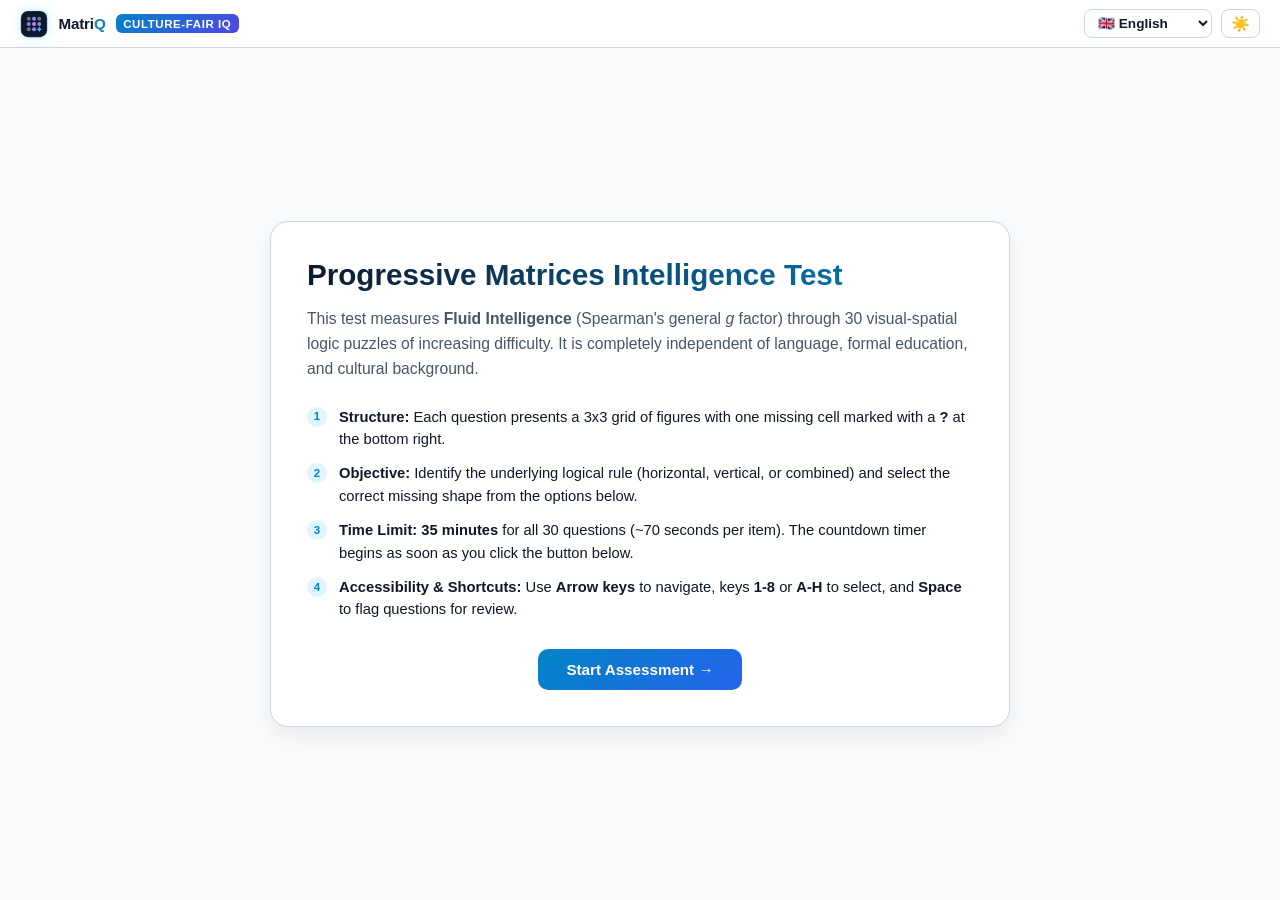
==== commit 6423314b: "refactor(assets): consolidate css, js, and brand media into unified assets directory" ====
--- a/index.html
+++ b/index.html
@@ -5,8 +5,8 @@
     <meta name="viewport" content="width=device-width, initial-scale=1.0">
     <title>MatriQ — Test di Intelligenza a Matrici Progressive</title>
     <meta name="description" content="Culture-fair Progressive Matrices IQ Assessment based on fluid intelligence and standardized psychometrics.">
-    <link rel="icon" type="image/svg+xml" href="assets/favicon.svg">
-    <link rel="stylesheet" href="css/style.css">
+    <link rel="icon" type="image/svg+xml" href="assets/brand/favicon.svg">
+    <link rel="stylesheet" href="assets/css/style.css">
 </head>
 <body>
 
@@ -231,9 +231,9 @@
     </div>
 
     <!-- Modular Scripts (Zero external dependencies, 100% offline & file:// compatible) -->
-    <script src="js/data.js"></script>
-    <script src="js/i18n.js"></script>
-    <script src="js/scoring.js"></script>
-    <script src="js/app.js"></script>
+    <script src="assets/js/data.js"></script>
+    <script src="assets/js/i18n.js"></script>
+    <script src="assets/js/scoring.js"></script>
+    <script src="assets/js/app.js"></script>
 </body>
 </html>
--- a/assets/css/style.css
+++ b/assets/css/style.css
@@ -0,0 +1,899 @@
+/* CSS Variables - Dual Theme (Dark / Light) */
+        :root[data-theme="dark"] {
+            --bg-main: #090d16;
+            --bg-card: #131b2e;
+            --bg-card-hover: #1c2742;
+            --bg-cell: #0b111f;
+            --border-color: #24324f;
+            --border-cell: #1e2c47;
+            --text-main: #f1f5f9;
+            --text-muted: #94a3b8;
+            --accent-cyan: #38bdf8;
+            --accent-blue: #3b82f6;
+            --accent-indigo: #6366f1;
+            --accent-emerald: #10b981;
+            --accent-rose: #f43f5e;
+            --accent-amber: #f59e0b;
+            --shadow-subtle: 0 10px 25px rgba(0, 0, 0, 0.4);
+            --cell-target-bg: rgba(56, 189, 248, 0.05);
+            --header-bg: rgba(19, 27, 46, 0.88);
+        }
+
+        :root[data-theme="light"] {
+            --bg-main: #f8fafc;
+            --bg-card: #ffffff;
+            --bg-card-hover: #f1f5f9;
+            --bg-cell: #f8fafc;
+            --border-color: #cbd5e1;
+            --border-cell: #94a3b8;
+            --text-main: #0f172a;
+            --text-muted: #475569;
+            --accent-cyan: #0284c7;
+            --accent-blue: #2563eb;
+            --accent-indigo: #4f46e5;
+            --accent-emerald: #059669;
+            --accent-rose: #e11d48;
+            --accent-amber: #d97706;
+            --shadow-subtle: 0 10px 25px rgba(0, 0, 0, 0.06);
+            --cell-target-bg: rgba(2, 132, 199, 0.05);
+            --header-bg: rgba(255, 255, 255, 0.92);
+        }
+
+        * {
+            box-sizing: border-box;
+            margin: 0;
+            padding: 0;
+            font-family: -apple-system, BlinkMacSystemFont, "Segoe UI", Roboto, Helvetica, Arial, sans-serif;
+            -webkit-font-smoothing: antialiased;
+        }
+
+        body {
+            background-color: var(--bg-main);
+            color: var(--text-main);
+            min-height: 100vh;
+            display: flex;
+            flex-direction: column;
+            transition: background-color 0.25s ease, color 0.25s ease;
+        }
+
+        /* Accessibility: skip link & focus ring */
+        .skip-link {
+            position: absolute;
+            top: -40px;
+            left: 0;
+            background: var(--accent-cyan);
+            color: #000;
+            padding: 8px;
+            z-index: 1000;
+            text-decoration: none;
+            font-weight: bold;
+        }
+        .skip-link:focus {
+            top: 0;
+        }
+
+        :focus-visible {
+            outline: 2px solid var(--accent-cyan);
+            outline-offset: 2px;
+        }
+
+        @media (prefers-reduced-motion: reduce) {
+            *, *::before, *::after {
+                animation-duration: 0.01ms !important;
+                animation-iteration-count: 1 !important;
+                transition-duration: 0.01ms !important;
+                scroll-behavior: auto !important;
+            }
+        }
+
+        /* App Header */
+        header {
+            background: var(--header-bg);
+            backdrop-filter: blur(12px);
+            border-bottom: 1px solid var(--border-color);
+            position: sticky;
+            top: 0;
+            z-index: 100;
+            padding: 0.55rem 1.25rem;
+            display: flex;
+            align-items: center;
+            justify-content: space-between;
+            gap: 1rem;
+            flex-shrink: 0;
+        }
+
+        .brand {
+            display: flex;
+            align-items: center;
+            gap: 0.65rem;
+            text-decoration: none;
+            color: var(--text-main);
+        }
+
+        .brand-logo-icon {
+            display: flex;
+            align-items: center;
+            justify-content: center;
+            border-radius: 8px;
+            overflow: hidden;
+            box-shadow: 0 0 10px rgba(56, 189, 248, 0.25);
+        }
+
+        .brand-badge {
+            background: linear-gradient(135deg, var(--accent-cyan), var(--accent-indigo));
+            color: #ffffff;
+            font-weight: 800;
+            font-size: 0.72rem;
+            padding: 0.22rem 0.45rem;
+            border-radius: 6px;
+            letter-spacing: 0.05em;
+        }
+
+        .brand-title {
+            font-size: 0.95rem;
+            font-weight: 700;
+            letter-spacing: -0.01em;
+        }
+
+        /* Header Controls */
+        .header-actions {
+            display: flex;
+            align-items: center;
+            gap: 0.6rem;
+        }
+
+        .lang-select {
+            background: var(--bg-card);
+            color: var(--text-main);
+            border: 1px solid var(--border-color);
+            padding: 0.3rem 0.55rem;
+            border-radius: 8px;
+            font-size: 0.85rem;
+            font-weight: 600;
+            cursor: pointer;
+            transition: border-color 0.15s;
+        }
+
+        .theme-toggle-btn {
+            background: var(--bg-card);
+            border: 1px solid var(--border-color);
+            color: var(--text-main);
+            padding: 0.3rem 0.55rem;
+            border-radius: 8px;
+            cursor: pointer;
+            font-size: 0.95rem;
+            display: flex;
+            align-items: center;
+            justify-content: center;
+            transition: all 0.15s;
+        }
+        .theme-toggle-btn:hover {
+            background: var(--bg-card-hover);
+            border-color: var(--accent-cyan);
+        }
+
+        /* Timer and Progress */
+        .header-meta {
+            display: flex;
+            align-items: center;
+            gap: 0.75rem;
+        }
+
+        .timer-badge {
+            display: flex;
+            align-items: center;
+            gap: 0.35rem;
+            background: var(--bg-card);
+            border: 1px solid var(--border-color);
+            padding: 0.3rem 0.65rem;
+            border-radius: 8px;
+            font-size: 0.92rem;
+            font-weight: 700;
+            color: var(--accent-cyan);
+            font-variant-numeric: tabular-nums;
+        }
+
+        .timer-badge.warning {
+            border-color: var(--accent-rose);
+            color: var(--accent-rose);
+            animation: pulse 1.5s infinite;
+        }
+
+        @keyframes pulse {
+            0%, 100% { opacity: 1; }
+            50% { opacity: 0.55; }
+        }
+
+        .progress-pill {
+            font-size: 0.85rem;
+            color: var(--text-muted);
+            font-weight: 600;
+        }
+
+        /* Container */
+        .container {
+            max-width: 1080px;
+            margin: 0 auto;
+            width: 100%;
+            padding: clamp(0.75rem, 1.5vh, 1.25rem);
+            flex: 1;
+            display: flex;
+            flex-direction: column;
+            justify-content: center;
+        }
+
+        /* Intro Screen */
+        .intro-card {
+            background: var(--bg-card);
+            border: 1px solid var(--border-color);
+            border-radius: 18px;
+            padding: 2.25rem;
+            max-width: 740px;
+            margin: auto;
+            box-shadow: var(--shadow-subtle);
+        }
+
+        .intro-title {
+            font-size: 1.85rem;
+            font-weight: 800;
+            margin-bottom: 0.9rem;
+            background: linear-gradient(135deg, var(--text-main), var(--accent-cyan));
+            -webkit-background-clip: text;
+            -webkit-text-fill-color: transparent;
+        }
+
+        .intro-desc {
+            color: var(--text-muted);
+            line-height: 1.6;
+            margin-bottom: 1.5rem;
+            font-size: 0.98rem;
+        }
+
+        .instructions-list {
+            list-style: none;
+            display: flex;
+            flex-direction: column;
+            gap: 0.8rem;
+            margin-bottom: 1.8rem;
+        }
+
+        .instructions-list li {
+            display: flex;
+            align-items: flex-start;
+            gap: 0.75rem;
+            font-size: 0.92rem;
+            color: var(--text-main);
+            line-height: 1.5;
+        }
+
+        .instructions-list li .bullet {
+            width: 20px;
+            height: 20px;
+            border-radius: 50%;
+            background: rgba(56, 189, 248, 0.15);
+            color: var(--accent-cyan);
+            display: flex;
+            align-items: center;
+            justify-content: center;
+            font-size: 0.72rem;
+            font-weight: 800;
+            flex-shrink: 0;
+            margin-top: 1px;
+        }
+
+        .btn-primary {
+            background: linear-gradient(135deg, var(--accent-cyan), var(--accent-blue));
+            color: #ffffff;
+            font-weight: 700;
+            font-size: 0.95rem;
+            border: none;
+            padding: 0.75rem 1.75rem;
+            border-radius: 10px;
+            cursor: pointer;
+            transition: transform 0.15s, box-shadow 0.15s;
+            display: inline-flex;
+            align-items: center;
+            gap: 0.5rem;
+        }
+
+        .btn-primary:hover {
+            transform: translateY(-2px);
+            box-shadow: 0 8px 20px rgba(56, 189, 248, 0.35);
+        }
+
+        .btn-secondary {
+            background: var(--bg-card);
+            color: var(--text-main);
+            border: 1px solid var(--border-color);
+            padding: 0.55rem 1.15rem;
+            border-radius: 8px;
+            cursor: pointer;
+            font-weight: 600;
+            font-size: 0.88rem;
+            transition: background 0.15s, border-color 0.15s, transform 0.1s;
+            display: inline-flex;
+            align-items: center;
+            gap: 0.4rem;
+        }
+
+        .btn-secondary:hover {
+            background: var(--bg-card-hover);
+            border-color: var(--accent-cyan);
+        }
+
+        /* ========================================================
+           ERGONOMIC ZERO-SCROLL TEST WORKSPACE (SPLIT LAYOUT)
+           ======================================================== */
+        #test-screen {
+            display: none;
+            flex-direction: column;
+            gap: 0.75rem;
+            width: 100%;
+            margin: auto;
+        }
+
+        .matrix-meta-bar {
+            display: flex;
+            justify-content: space-between;
+            align-items: center;
+            width: 100%;
+        }
+
+        .category-tag {
+            font-size: 0.78rem;
+            text-transform: uppercase;
+            letter-spacing: 0.05em;
+            color: var(--accent-cyan);
+            background: rgba(56, 189, 248, 0.1);
+            border: 1px solid rgba(56, 189, 248, 0.2);
+            padding: 0.22rem 0.55rem;
+            border-radius: 6px;
+            font-weight: 700;
+        }
+
+        .flag-btn {
+            background: transparent;
+            border: 1px solid var(--border-color);
+            color: var(--text-muted);
+            padding: 0.3rem 0.65rem;
+            border-radius: 6px;
+            cursor: pointer;
+            font-size: 0.82rem;
+            display: flex;
+            align-items: center;
+            gap: 0.4rem;
+            transition: all 0.15s;
+        }
+
+        .flag-btn.active {
+            background: rgba(245, 158, 11, 0.15);
+            border-color: var(--accent-amber);
+            color: var(--accent-amber);
+        }
+
+        /* Two-column split on screens >= 800px */
+        .test-workspace {
+            display: grid;
+            grid-template-columns: 1fr 1fr;
+            gap: clamp(1rem, 2vw, 2rem);
+            align-items: center;
+            width: 100%;
+        }
+
+        @media (max-width: 820px) {
+            .test-workspace {
+                grid-template-columns: 1fr;
+                gap: 1rem;
+            }
+        }
+
+        /* Left Pane: 3x3 Matrix Stimulus */
+        .test-stimulus-pane {
+            display: flex;
+            justify-content: center;
+            align-items: center;
+        }
+
+        .matrix-container {
+            background: var(--bg-card);
+            border: 1px solid var(--border-color);
+            border-radius: 16px;
+            padding: clamp(0.75rem, 1.6vh, 1.25rem);
+            display: flex;
+            justify-content: center;
+            align-items: center;
+            box-shadow: var(--shadow-subtle);
+            width: 100%;
+            max-width: min(440px, 52vh);
+        }
+
+        .matrix-grid {
+            display: grid;
+            grid-template-columns: repeat(3, 1fr);
+            gap: clamp(6px, 1.2vh, 10px);
+            width: 100%;
+            aspect-ratio: 1 / 1;
+        }
+
+        .matrix-cell {
+            background: var(--bg-cell);
+            border: 1px solid var(--border-cell);
+            border-radius: 10px;
+            aspect-ratio: 1 / 1;
+            display: flex;
+            align-items: center;
+            justify-content: center;
+            padding: 6px;
+            position: relative;
+            color: var(--text-main);
+        }
+
+        .matrix-cell svg {
+            width: 100%;
+            height: 100%;
+            display: block;
+        }
+
+        .matrix-cell.target {
+            border: 2px dashed var(--accent-cyan);
+            background: var(--cell-target-bg);
+        }
+
+        .target-placeholder {
+            font-size: clamp(1.8rem, 3.5vh, 2.3rem);
+            font-weight: 800;
+            color: var(--accent-cyan);
+            opacity: 0.75;
+        }
+
+        /* Right Pane: Response Options & Controls */
+        .test-response-pane {
+            display: flex;
+            flex-direction: column;
+            justify-content: center;
+            width: 100%;
+        }
+
+        .options-section {
+            width: 100%;
+        }
+
+        .options-title {
+            font-size: 0.88rem;
+            color: var(--text-muted);
+            margin-bottom: 0.6rem;
+            font-weight: 600;
+        }
+
+        .options-grid {
+            display: grid;
+            grid-template-columns: repeat(4, 1fr);
+            gap: clamp(6px, 1.2vh, 10px);
+            width: 100%;
+            max-width: 480px;
+        }
+
+        @media (max-width: 480px) {
+            .options-grid {
+                grid-template-columns: repeat(3, 1fr);
+            }
+        }
+
+        .option-card {
+            background: var(--bg-card);
+            border: 1.5px solid var(--border-color);
+            border-radius: 10px;
+            aspect-ratio: 1 / 1;
+            padding: 6px;
+            cursor: pointer;
+            position: relative;
+            display: flex;
+            align-items: center;
+            justify-content: center;
+            transition: all 0.15s ease;
+            color: var(--text-main);
+            max-height: min(105px, 13vh);
+        }
+
+        .option-card:hover {
+            border-color: var(--accent-cyan);
+            background: var(--bg-card-hover);
+            transform: translateY(-2px);
+        }
+
+        .option-card.selected {
+            border-color: var(--accent-cyan);
+            background: rgba(56, 189, 248, 0.12);
+            box-shadow: 0 0 14px rgba(56, 189, 248, 0.3);
+        }
+
+        .option-badge {
+            position: absolute;
+            top: 5px;
+            left: 5px;
+            width: 18px;
+            height: 18px;
+            border-radius: 50%;
+            background: var(--bg-cell);
+            border: 1px solid var(--border-color);
+            font-size: 0.68rem;
+            font-weight: 700;
+            color: var(--text-muted);
+            display: flex;
+            align-items: center;
+            justify-content: center;
+        }
+
+        .option-card.selected .option-badge {
+            background: var(--accent-cyan);
+            color: #ffffff;
+            border-color: var(--accent-cyan);
+        }
+
+        .option-card svg {
+            width: 82%;
+            height: 82%;
+            display: block;
+        }
+
+        /* Controls inside the response pane */
+        .controls-bar {
+            display: flex;
+            justify-content: space-between;
+            align-items: center;
+            margin-top: clamp(0.75rem, 1.5vh, 1.25rem);
+            padding-top: clamp(0.5rem, 1vh, 0.85rem);
+            border-top: 1px solid var(--border-color);
+            width: 100%;
+            max-width: 480px;
+        }
+
+        .nav-buttons {
+            display: flex;
+            gap: 0.6rem;
+        }
+
+        /* Drawer / Modals */
+        .modal-overlay {
+            position: fixed;
+            top: 0;
+            left: 0;
+            right: 0;
+            bottom: 0;
+            background: rgba(0, 0, 0, 0.75);
+            backdrop-filter: blur(4px);
+            z-index: 200;
+            display: none;
+            align-items: center;
+            justify-content: center;
+            padding: 1.5rem;
+        }
+
+        .modal-card {
+            background: var(--bg-card);
+            border: 1px solid var(--border-color);
+            border-radius: 16px;
+            padding: 1.75rem;
+            max-width: 540px;
+            width: 100%;
+            box-shadow: 0 20px 40px rgba(0, 0, 0, 0.5);
+        }
+
+        .question-map-grid {
+            display: grid;
+            grid-template-columns: repeat(6, 1fr);
+            gap: 8px;
+            margin: 1.25rem 0;
+        }
+
+        .map-item {
+            aspect-ratio: 1 / 1;
+            border-radius: 8px;
+            background: var(--bg-cell);
+            border: 1px solid var(--border-color);
+            color: var(--text-muted);
+            font-weight: 700;
+            font-size: 0.88rem;
+            display: flex;
+            align-items: center;
+            justify-content: center;
+            cursor: pointer;
+            transition: all 0.15s;
+        }
+
+        .map-item.answered {
+            background: rgba(56, 189, 248, 0.15);
+            border-color: var(--accent-cyan);
+            color: var(--accent-cyan);
+        }
+
+        .map-item.flagged {
+            border-color: var(--accent-amber);
+            color: var(--accent-amber);
+        }
+
+        .map-item.current {
+            box-shadow: 0 0 0 2px var(--accent-indigo);
+        }
+
+        /* Results Screen */
+        #results-screen {
+            display: none;
+            flex-direction: column;
+            gap: 1.5rem;
+            max-width: 840px;
+            margin: 0 auto;
+            width: 100%;
+        }
+
+        .result-hero {
+            background: var(--bg-card);
+            border: 1px solid var(--border-color);
+            border-radius: 20px;
+            padding: 2.25rem;
+            text-align: center;
+            box-shadow: var(--shadow-subtle);
+            position: relative;
+            overflow: hidden;
+        }
+
+        .hero-glow {
+            position: absolute;
+            top: -50px;
+            left: 50%;
+            transform: translateX(-50%);
+            width: 320px;
+            height: 120px;
+            background: radial-gradient(ellipse, rgba(56, 189, 248, 0.2), transparent 70%);
+            pointer-events: none;
+        }
+
+        .iq-badge {
+            font-size: 4.5rem;
+            font-weight: 900;
+            line-height: 1;
+            margin: 0.65rem 0;
+            background: linear-gradient(135deg, var(--text-main), var(--accent-cyan));
+            -webkit-background-clip: text;
+            -webkit-text-fill-color: transparent;
+        }
+
+        .iq-ci {
+            font-size: 1.05rem;
+            color: var(--text-muted);
+            margin-bottom: 0.4rem;
+            font-weight: 600;
+        }
+
+        .iq-classification {
+            font-size: 1.3rem;
+            font-weight: 800;
+            color: var(--accent-cyan);
+            margin-bottom: 0.25rem;
+        }
+
+        .percentile-rank {
+            font-size: 0.95rem;
+            color: var(--text-muted);
+        }
+
+        .stats-grid {
+            display: grid;
+            grid-template-columns: repeat(3, 1fr);
+            gap: 1rem;
+            margin-top: 1.25rem;
+            padding-top: 1.25rem;
+            border-top: 1px solid var(--border-color);
+        }
+
+        .stat-box {
+            text-align: center;
+        }
+
+        .stat-val {
+            font-size: 1.35rem;
+            font-weight: 700;
+            color: var(--text-main);
+        }
+
+        .stat-label {
+            font-size: 0.78rem;
+            color: var(--text-muted);
+            margin-top: 0.2rem;
+            text-transform: uppercase;
+            letter-spacing: 0.05em;
+        }
+
+        /* Actions on Results (PDF & Home) */
+        .results-actions-bar {
+            display: flex;
+            justify-content: center;
+            gap: 1rem;
+            flex-wrap: wrap;
+        }
+
+        /* Category Breakdown Cards */
+        .breakdown-card {
+            background: var(--bg-card);
+            border: 1px solid var(--border-color);
+            border-radius: 16px;
+            padding: 1.5rem;
+        }
+
+        .breakdown-title {
+            font-size: 1.05rem;
+            font-weight: 700;
+            margin-bottom: 1.1rem;
+            color: var(--text-main);
+        }
+
+        .cat-row {
+            display: flex;
+            flex-direction: column;
+            gap: 0.35rem;
+            margin-bottom: 0.85rem;
+        }
+
+        .cat-header {
+            display: flex;
+            justify-content: space-between;
+            font-size: 0.88rem;
+            font-weight: 600;
+        }
+
+        .cat-bar-bg {
+            height: 8px;
+            background: var(--bg-cell);
+            border: 1px solid var(--border-color);
+            border-radius: 999px;
+            overflow: hidden;
+        }
+
+        .cat-bar-fill {
+            height: 100%;
+            border-radius: 999px;
+            background: linear-gradient(90deg, var(--accent-cyan), var(--accent-blue));
+            transition: width 0.8s ease;
+        }
+
+        /* Review Section */
+        .review-panel {
+            background: var(--bg-card);
+            border: 1px solid var(--border-color);
+            border-radius: 16px;
+            padding: 1.5rem;
+        }
+
+        .review-explanation {
+            margin-top: 0.85rem;
+            padding: 1rem;
+            background: var(--bg-cell);
+            border-left: 3px solid var(--accent-cyan);
+            border-radius: 0 8px 8px 0;
+            font-size: 0.92rem;
+            line-height: 1.55;
+            color: var(--text-main);
+        }
+
+        .option-card.review-correct {
+            border-color: var(--accent-emerald) !important;
+            background: rgba(16, 185, 129, 0.12) !important;
+        }
+
+        .option-card.review-user-wrong {
+            border-color: var(--accent-rose) !important;
+            background: rgba(244, 63, 94, 0.12) !important;
+        }
+
+        /* Review Split Layout */
+        .review-split {
+            display: grid;
+            grid-template-columns: 1fr 1fr;
+            gap: 1.5rem;
+            align-items: center;
+            margin-bottom: 1rem;
+        }
+
+        @media (max-width: 820px) {
+            .review-split {
+                grid-template-columns: 1fr;
+                gap: 1rem;
+            }
+        }
+
+        /* Live Region for Screen Readers */
+        .sr-only {
+            position: absolute;
+            width: 1px;
+            height: 1px;
+            padding: 0;
+            margin: -1px;
+            overflow: hidden;
+            clip: rect(0, 0, 0, 0);
+            white-space: nowrap;
+            border-width: 0;
+        }
+
+        /* ========================================================
+           PRINT STYLESHEET FOR CRISP A4 PDF EXPORT
+           ======================================================== */
+        @media print {
+            header,
+            .results-actions-bar,
+            .review-panel,
+            .controls-bar,
+            .modal-overlay,
+            #test-screen,
+            #intro-screen {
+                display: none !important;
+            }
+
+            body {
+                background: #ffffff !important;
+                color: #0f172a !important;
+                font-size: 11pt !important;
+            }
+
+            .container {
+                max-width: 100% !important;
+                padding: 0 !important;
+            }
+
+            #results-screen {
+                display: block !important;
+            }
+
+            .result-hero {
+                background: #ffffff !important;
+                border: 2px solid #0f172a !important;
+                box-shadow: none !important;
+                padding: 1.5rem !important;
+                page-break-inside: avoid;
+            }
+
+            .hero-glow {
+                display: none !important;
+            }
+
+            .iq-badge {
+                color: #0f172a !important;
+                -webkit-text-fill-color: #0f172a !important;
+                font-size: 3.5rem !important;
+            }
+
+            .iq-classification {
+                color: #0284c7 !important;
+            }
+
+            .breakdown-card {
+                background: #ffffff !important;
+                border: 1px solid #cbd5e1 !important;
+                box-shadow: none !important;
+                margin-top: 1.5rem !important;
+                page-break-inside: avoid;
+            }
+
+            .cat-bar-bg {
+                border: 1px solid #94a3b8 !important;
+            }
+
+            .cat-bar-fill {
+                background: #0284c7 !important;
+                print-color-adjust: exact;
+                -webkit-print-color-adjust: exact;
+            }
+
+            .print-footer-notice {
+                display: block !important;
+                margin-top: 2rem;
+                text-align: center;
+                font-size: 8pt;
+                color: #64748b;
+                border-top: 1px solid #e2e8f0;
+                padding-top: 0.5rem;
+            }
+        }
+
+        .print-footer-notice {
+            display: none;
+        }
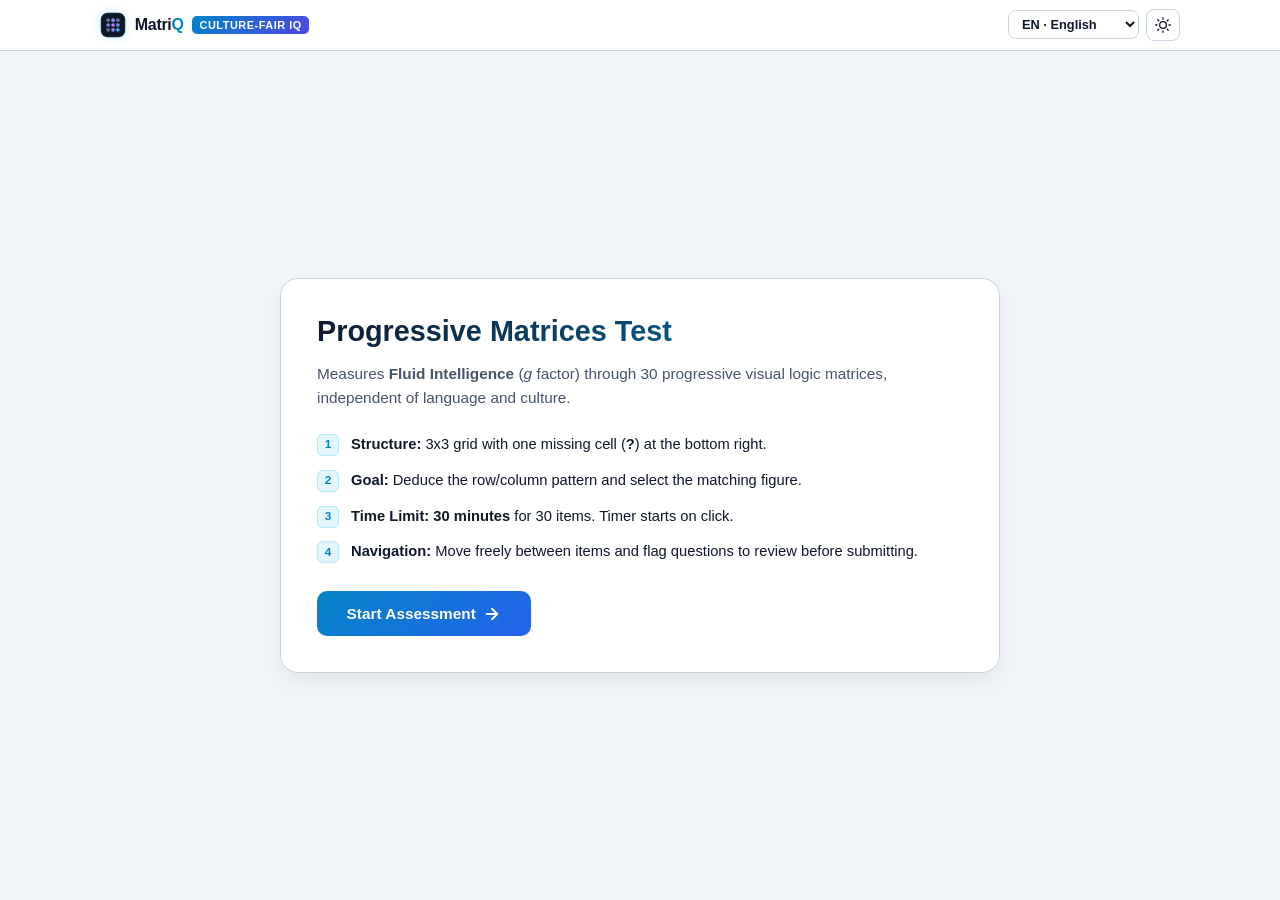
==== commit 51282dc7: "feat: redesign mobile UI as native app and calibrate psychometric scoring Overhaul the mobile experi" ====
--- a/index.html
+++ b/index.html
@@ -2,7 +2,7 @@
 <html lang="it" data-theme="dark">
 <head>
     <meta charset="UTF-8">
-    <meta name="viewport" content="width=device-width, initial-scale=1.0">
+    <meta name="viewport" content="width=device-width, initial-scale=1.0, maximum-scale=1.0, user-scalable=no, viewport-fit=cover">
     <title>MatriQ — Test di Intelligenza a Matrici Progressive</title>
     <meta name="description" content="Culture-fair Progressive Matrices IQ Assessment based on fluid intelligence and standardized psychometrics.">
     <link rel="icon" type="image/svg+xml" href="assets/brand/favicon.svg">
@@ -13,50 +13,76 @@
     <a href="#main-content" class="skip-link">Passa al contenuto principale</a>
     <div id="sr-announcer" class="sr-only" aria-live="polite"></div>
 
-    <!-- Header -->
+    <!-- Top App Bar -->
     <header role="banner">
-        <div class="brand" aria-label="MatriQ Home">
-            <div class="brand-logo-icon">
-                <svg viewBox="0 0 64 64" width="28" height="28" fill="none">
-                    <rect x="2" y="2" width="60" height="60" rx="16" fill="#0f172a" stroke="#38bdf8" stroke-opacity="0.4" stroke-width="2" />
-                    <circle cx="20" cy="20" r="4.5" fill="#64748b" />
-                    <circle cx="32" cy="20" r="4.5" fill="#818cf8" />
-                    <circle cx="44" cy="20" r="4.5" fill="#64748b" />
-                    <circle cx="20" cy="32" r="4.5" fill="#818cf8" />
-                    <circle cx="32" cy="32" r="4.5" fill="#c084fc" />
-                    <circle cx="44" cy="32" r="4.5" fill="#818cf8" />
-                    <circle cx="20" cy="44" r="4.5" fill="#64748b" />
-                    <circle cx="32" cy="44" r="4.5" fill="#818cf8" />
-                    <path d="M 44,37 L 46,42 L 51,44 L 46,46 L 44,51 L 42,46 L 37,44 L 42,42 Z" fill="#38bdf8" />
-                </svg>
-            </div>
-            <span class="brand-title" id="txt-brand-title">Matri<span style="color: var(--accent-cyan);">Q</span></span>
-            <span class="brand-badge" id="txt-brand-badge">CULTURE-FAIR IQ</span>
+        <div class="header-inner">
+            <div class="brand" aria-label="MatriQ Home">
+                <div class="brand-logo-icon">
+                    <svg viewBox="0 0 64 64" width="26" height="26" fill="none">
+                        <rect x="2" y="2" width="60" height="60" rx="16" fill="#0f172a" stroke="#38bdf8" stroke-opacity="0.4" stroke-width="2" />
+                        <circle cx="20" cy="20" r="4.5" fill="#64748b" />
+                        <circle cx="32" cy="20" r="4.5" fill="#818cf8" />
+                        <circle cx="44" cy="20" r="4.5" fill="#64748b" />
+                        <circle cx="20" cy="32" r="4.5" fill="#818cf8" />
+                        <circle cx="32" cy="32" r="4.5" fill="#c084fc" />
+                        <circle cx="44" cy="32" r="4.5" fill="#818cf8" />
+                        <circle cx="20" cy="44" r="4.5" fill="#64748b" />
+                        <circle cx="32" cy="44" r="4.5" fill="#818cf8" />
+                        <path d="M 44,37 L 46,42 L 51,44 L 46,46 L 44,51 L 42,46 L 37,44 L 42,42 Z" fill="#38bdf8" />
+                    </svg>
+                </div>
+                <span class="brand-title" id="txt-brand-title">Matri<span style="color: var(--accent-cyan);">Q</span></span>
+                <span class="brand-badge" id="txt-brand-badge">CULTURE-FAIR IQ</span>
+            </div>
+
+            <div class="header-meta" id="header-meta" style="display: none;">
+                <div class="progress-pill" id="progress-indicator">
+                    <span class="prog-full">Domanda 1 di 30</span>
+                    <span class="prog-short">01 / 30</span>
+                </div>
+                <div class="timer-badge" id="timer-display" aria-label="Tempo rimanente">
+                    <svg class="ui-icon" width="14" height="14" viewBox="0 0 24 24" fill="none" stroke="currentColor" stroke-width="2.2" stroke-linecap="round" stroke-linejoin="round" aria-hidden="true">
+                        <circle cx="12" cy="12" r="10"></circle>
+                        <polyline points="12 6 12 12 16 14"></polyline>
+                    </svg>
+                    <span id="timer-text">30:00</span>
+                </div>
+                <button class="btn-secondary desktop-only-btn" id="open-map-btn">
+                    <svg class="ui-icon" width="14" height="14" viewBox="0 0 24 24" fill="none" stroke="currentColor" stroke-width="2" stroke-linecap="round" stroke-linejoin="round" aria-hidden="true">
+                        <rect x="3" y="3" width="7" height="7" rx="1"></rect>
+                        <rect x="14" y="3" width="7" height="7" rx="1"></rect>
+                        <rect x="14" y="14" width="7" height="7" rx="1"></rect>
+                        <rect x="3" y="14" width="7" height="7" rx="1"></rect>
+                    </svg>
+                    <span id="txt-open-map-btn">Mappa Quesiti</span>
+                </button>
+            </div>
+
+            <div class="header-actions">
+                <!-- Language Selector (ISO codes, zero emojis) -->
+                <select class="lang-select" id="lang-select" aria-label="Seleziona Lingua">
+                    <option value="it">IT · Italiano</option>
+                    <option value="en">EN · English</option>
+                    <option value="de">DE · Deutsch</option>
+                    <option value="es">ES · Español</option>
+                    <option value="pt">PT · Português</option>
+                    <option value="fr">FR · Français</option>
+                </select>
+
+                <!-- Theme Toggle (Vector SVG, zero emojis) -->
+                <button class="theme-toggle-btn" id="theme-toggle-btn" aria-label="Cambia tema chiaro/scuro">
+                    <span id="theme-icon" class="icon-wrap">
+                        <svg width="16" height="16" viewBox="0 0 24 24" fill="none" stroke="currentColor" stroke-width="2" stroke-linecap="round" stroke-linejoin="round">
+                            <path d="M21 12.79A9 9 0 1 1 11.21 3 7 7 0 0 0 21 12.79z"></path>
+                        </svg>
+                    </span>
+                </button>
+            </div>
         </div>
 
-        <div class="header-meta" id="header-meta" style="display: none;">
-            <div class="progress-pill" id="progress-indicator">Domanda 1 di 30</div>
-            <div class="timer-badge" id="timer-display" aria-label="Tempo rimanente">35:00</div>
-            <button class="btn-secondary" id="open-map-btn" style="padding: 0.3rem 0.65rem; font-size: 0.82rem;">
-                Mappa Quesiti
-            </button>
-        </div>
-
-        <div class="header-actions">
-            <!-- Language Selector -->
-            <select class="lang-select" id="lang-select" aria-label="Seleziona Lingua">
-                <option value="it">🇮🇹 Italiano</option>
-                <option value="en">🇬🇧 English</option>
-                <option value="de">🇩🇪 Deutsch</option>
-                <option value="es">🇪🇸 Español</option>
-                <option value="pt">🇧🇷 Português</option>
-                <option value="fr">🇫🇷 Français</option>
-            </select>
-
-            <!-- Theme Toggle -->
-            <button class="theme-toggle-btn" id="theme-toggle-btn" aria-label="Cambia tema chiaro/scuro">
-                <span id="theme-icon">🌙</span>
-            </button>
+        <!-- Linear Progress Bar (Visible during active test) -->
+        <div class="test-progress-track" id="test-progress-track" style="display: none;">
+            <div class="test-progress-fill" id="test-progress-fill" style="width: 3.33%;"></div>
         </div>
     </header>
 
@@ -64,52 +90,72 @@
 
         <!-- Screen 1: Introduction -->
         <section class="intro-card" id="intro-screen">
-            <h1 class="intro-title" id="txt-intro-title">Test di Intelligenza a Matrici Progressive</h1>
+            <h1 class="intro-title" id="txt-intro-title">Test a Matrici Progressive</h1>
             <p class="intro-desc" id="txt-intro-desc">
-                Questo test misura l'<strong>Intelligenza Fluida</strong> (il fattore generale <em>g</em> di Spearman) attraverso 30 problemi di logica visuo-spaziale a difficoltà progressiva. È indipendente dal linguaggio, dall'istruzione scolastica e dal background culturale.
+                Misura l'<strong>Intelligenza Fluida</strong> (fattore <em>g</em>) con 30 matrici logiche a difficoltà crescente, indipendenti da lingua e cultura.
             </p>
             <ul class="instructions-list">
                 <li>
                     <span class="bullet" aria-hidden="true">1</span>
-                    <span><strong id="txt-rule-1-title">Struttura:</strong> <span id="txt-rule-1-desc">Ogni quesito presenta una griglia 3x3 di figure con una casella mancante contrassegnata da <strong>?</strong> in basso a destra.</span></span>
+                    <span><strong id="txt-rule-1-title">Struttura:</strong> <span id="txt-rule-1-desc">Griglia 3x3 con una cella mancante (<strong>?</strong>) in basso a destra.</span></span>
                 </li>
                 <li>
                     <span class="bullet" aria-hidden="true">2</span>
-                    <span><strong id="txt-rule-2-title">Obiettivo:</strong> <span id="txt-rule-2-desc">Identificare la regola logica (orizzontale, verticale o combinata) e selezionare la figura corretta tra le opzioni sottostanti.</span></span>
+                    <span><strong id="txt-rule-2-title">Obiettivo:</strong> <span id="txt-rule-2-desc">Trova la regola logica tra righe e colonne e scegli la figura corretta.</span></span>
                 </li>
                 <li>
                     <span class="bullet" aria-hidden="true">3</span>
-                    <span><strong id="txt-rule-3-title">Tempo limite:</strong> <span id="txt-rule-3-desc"><strong>35 minuti</strong> per tutti i 30 quesiti (~70 secondi per domanda). Il timer si avvia cliccando sul pulsante sottostante.</span></span>
+                    <span><strong id="txt-rule-3-title">Tempo:</strong> <span id="txt-rule-3-desc"><strong>30 minuti</strong> per 30 quesiti. Il timer parte all'avvio.</span></span>
                 </li>
                 <li>
                     <span class="bullet" aria-hidden="true">4</span>
-                    <span><strong id="txt-rule-4-title">Accessibilità & Scorciatoie:</strong> <span id="txt-rule-4-desc">Usa le <strong>Frecce</strong> per navigare, i tasti <strong>1-8</strong> o <strong>A-H</strong> per selezionare, e <strong>Spazio</strong> per contrassegnare i dubbi.</span></span>
+                    <span><strong id="txt-rule-4-title">Navigazione:</strong> <span id="txt-rule-4-desc">Scorri liberamente tra i quesiti e segna i dubbi per rivederli prima della consegna.</span></span>
                 </li>
             </ul>
-            <div style="text-align: center; margin-top: 1.5rem;">
-                <button class="btn-primary" id="start-btn">Inizia la Valutazione &rarr;</button>
+            <div class="intro-cta-wrap">
+                <button class="btn-primary" id="start-btn">
+                    <span id="txt-start-btn">Inizia la Valutazione</span>
+                    <svg class="ui-icon" width="18" height="18" viewBox="0 0 24 24" fill="none" stroke="currentColor" stroke-width="2.5" stroke-linecap="round" stroke-linejoin="round" aria-hidden="true">
+                        <line x1="5" y1="12" x2="19" y2="12"></line>
+                        <polyline points="12 5 19 12 12 19"></polyline>
+                    </svg>
+                </button>
             </div>
         </section>
 
-        <!-- Screen 2: Active Test (Split Zero-Scroll Workspace) -->
+        <!-- Screen 2: Active Test (App-Grade Workspace) -->
         <section id="test-screen">
-            <div class="matrix-meta-bar">
-                <span class="category-tag" id="q-category">Progressione Quantitativa</span>
-                <button class="flag-btn" id="flag-btn" aria-pressed="false">
-                    <span aria-hidden="true">&#9873;</span> <span id="txt-flag-label">Segna per dopo</span>
-                </button>
-            </div>
-
-            <!-- Two-column split: Left = Stimulus, Right = Response -->
+            <!-- Interactive Question Scrubber Strip -->
+            <div class="scrubber-bar" aria-label="Navigazione rapida quesiti">
+                <div class="question-scrubber" id="question-scrubber" role="tablist">
+                    <!-- 30 interactive step pills rendered by JS -->
+                </div>
+            </div>
+
+            <!-- Unified Workspace -->
             <div class="test-workspace">
+                <!-- Left / Top Pane: Stimulus Matrix -->
                 <div class="test-stimulus-pane">
-                    <div class="matrix-container">
-                        <div class="matrix-grid" id="matrix-grid" role="region" aria-label="Matrice logica 3x3 del quesito">
-                            <!-- 9 cells rendered by JS -->
+                    <div class="stimulus-card-wrap">
+                        <div class="matrix-meta-bar">
+                            <span class="category-tag" id="q-category">Progressione Quantitativa</span>
+                            <button class="flag-btn" id="flag-btn" aria-pressed="false">
+                                <svg class="ui-icon flag-svg" width="14" height="14" viewBox="0 0 24 24" fill="none" stroke="currentColor" stroke-width="2.2" stroke-linecap="round" stroke-linejoin="round" aria-hidden="true">
+                                    <path d="M19 21l-7-5-7 5V5a2 2 0 0 1 2-2h10a2 2 0 0 1 2 2z"></path>
+                                </svg>
+                                <span id="txt-flag-label">Segna per dopo</span>
+                            </button>
                         </div>
-                    </div>
-                </div>
-
+
+                        <div class="matrix-container">
+                            <div class="matrix-grid" id="matrix-grid" role="region" aria-label="Matrice logica 3x3 del quesito">
+                                <!-- 9 cells rendered by JS -->
+                            </div>
+                        </div>
+                    </div>
+                </div>
+
+                <!-- Right / Bottom Pane: Tactile Option Keypad & Navigation -->
                 <div class="test-response-pane">
                     <div class="options-section">
                         <div class="options-title" id="txt-missing-figure-title">Seleziona la figura mancante per completare la logica:</div>
@@ -118,14 +164,37 @@
                         </div>
                     </div>
 
-                    <!-- Controls integrated directly below options -->
+                    <!-- App Navigation Dock (Docked on Mobile, Inline on Desktop) -->
                     <div class="controls-bar">
-                        <div class="nav-buttons">
-                            <button class="btn-secondary" id="prev-btn">&larr; Precedente</button>
-                            <button class="btn-secondary" id="next-btn">Successiva &rarr;</button>
-                        </div>
-                        <button class="btn-primary" id="submit-btn" style="padding: 0.55rem 1.15rem; font-size: 0.88rem;">
-                            Consegna Test
+                        <button class="btn-secondary nav-btn-prev" id="prev-btn" aria-label="Quesito precedente">
+                            <svg class="ui-icon" width="16" height="16" viewBox="0 0 24 24" fill="none" stroke="currentColor" stroke-width="2.2" stroke-linecap="round" stroke-linejoin="round" aria-hidden="true">
+                                <polyline points="15 18 9 12 15 6"></polyline>
+                            </svg>
+                            <span id="txt-prev-btn">Precedente</span>
+                        </button>
+
+                        <button class="btn-secondary mobile-map-btn" id="mobile-map-btn" aria-label="Apri mappa quesiti e consegna">
+                            <svg class="ui-icon" width="15" height="15" viewBox="0 0 24 24" fill="none" stroke="currentColor" stroke-width="2.2" stroke-linecap="round" stroke-linejoin="round" aria-hidden="true">
+                                <rect x="3" y="3" width="7" height="7" rx="1"></rect>
+                                <rect x="14" y="3" width="7" height="7" rx="1"></rect>
+                                <rect x="14" y="14" width="7" height="7" rx="1"></rect>
+                                <rect x="3" y="14" width="7" height="7" rx="1"></rect>
+                            </svg>
+                            <span id="mobile-map-label">1 / 30</span>
+                        </button>
+
+                        <button class="btn-secondary nav-btn-next" id="next-btn" aria-label="Quesito successivo">
+                            <span id="txt-next-btn">Successiva</span>
+                            <svg class="ui-icon" width="16" height="16" viewBox="0 0 24 24" fill="none" stroke="currentColor" stroke-width="2.2" stroke-linecap="round" stroke-linejoin="round" aria-hidden="true">
+                                <polyline points="9 18 15 12 9 6"></polyline>
+                            </svg>
+                        </button>
+
+                        <button class="btn-primary desktop-submit-btn" id="submit-btn">
+                            <svg class="ui-icon" width="15" height="15" viewBox="0 0 24 24" fill="none" stroke="currentColor" stroke-width="2.4" stroke-linecap="round" stroke-linejoin="round" aria-hidden="true">
+                                <polyline points="20 6 9 17 4 12"></polyline>
+                            </svg>
+                            <span id="txt-submit-btn">Consegna Test</span>
                         </button>
                     </div>
                 </div>
@@ -161,10 +230,19 @@
             <!-- Action buttons: PDF & Home -->
             <div class="results-actions-bar">
                 <button class="btn-primary" id="export-pdf-btn">
-                    <span>&#128424;</span> <span id="txt-export-pdf-btn">Esporta Report in PDF</span>
+                    <svg class="ui-icon" width="16" height="16" viewBox="0 0 24 24" fill="none" stroke="currentColor" stroke-width="2.2" stroke-linecap="round" stroke-linejoin="round" aria-hidden="true">
+                        <path d="M21 15v4a2 2 0 0 1-2 2H5a2 2 0 0 1-2-2v-4"></path>
+                        <polyline points="7 10 12 15 17 10"></polyline>
+                        <line x1="12" y1="15" x2="12" y2="3"></line>
+                    </svg>
+                    <span id="txt-export-pdf-btn">Esporta Report in PDF</span>
                 </button>
                 <button class="btn-secondary" id="home-btn">
-                    <span>&#8634;</span> <span id="txt-home-btn">Torna alla Home / Ricomincia</span>
+                    <svg class="ui-icon" width="16" height="16" viewBox="0 0 24 24" fill="none" stroke="currentColor" stroke-width="2.2" stroke-linecap="round" stroke-linejoin="round" aria-hidden="true">
+                        <polyline points="1 4 1 10 7 10"></polyline>
+                        <path d="M3.51 15a9 9 0 1 0 2.13-9.36L1 10"></path>
+                    </svg>
+                    <span id="txt-home-btn">Torna alla Home / Ricomincia</span>
                 </button>
             </div>
 
@@ -187,45 +265,59 @@
                 </p>
                 <div id="review-container" style="display: none; margin-top: 1.25rem;">
                     <!-- Interactive review pills -->
-                    <div style="display: flex; gap: 0.4rem; overflow-x: auto; padding-bottom: 0.65rem; margin-bottom: 0.85rem;" id="review-pills"></div>
+                    <div class="review-pills-strip" id="review-pills"></div>
                     <div id="review-content"></div>
                 </div>
             </div>
 
             <div class="print-footer-notice">
-                Report psicométrico generato automaticamente &bull; Valutazione Matrici Progressive Culture-Fair &bull; Basato su scala standard Wechsler (&mu;=100, &sigma;=15)
+                Report psicometrico generato automaticamente &bull; Valutazione Matrici Progressive Culture-Fair &bull; Basato su scala standard Wechsler (&mu;=100, &sigma;=15)
             </div>
         </section>
 
     </main>
 
-    <!-- Question Map Modal -->
+    <!-- Question Map & Submit Sheet Modal -->
     <div class="modal-overlay" id="map-modal" role="dialog" aria-modal="true" aria-labelledby="map-modal-title">
         <div class="modal-card">
-            <div style="display: flex; justify-content: space-between; align-items: center; margin-bottom: 1rem;">
-                <h3 style="font-size: 1.1rem; font-weight: 700;" id="map-modal-title">Mappa dei 30 Quesiti</h3>
-                <button id="close-map-btn" style="background: none; border: none; color: var(--text-muted); font-size: 1.4rem; cursor: pointer;" aria-label="Chiudi finestra mappa">&times;</button>
-            </div>
-            <div style="display: flex; gap: 1rem; font-size: 0.8rem; color: var(--text-muted); margin-bottom: 0.5rem;">
-                <span style="display: flex; align-items: center; gap: 0.3rem;"><span style="width: 10px; height: 10px; background: rgba(56, 189, 248, 0.4); border-radius: 2px;"></span> <span id="txt-map-answered">Risposto</span></span>
-                <span style="display: flex; align-items: center; gap: 0.3rem;"><span style="width: 10px; height: 10px; background: rgba(245, 158, 11, 0.4); border-radius: 2px;"></span> <span id="txt-map-flagged">Segnato</span></span>
-                <span style="display: flex; align-items: center; gap: 0.3rem;"><span style="width: 10px; height: 10px; background: var(--bg-cell); border: 1px solid var(--border-color); border-radius: 2px;"></span> <span id="txt-map-unanswered">Non risposto</span></span>
+            <div class="modal-drag-handle" aria-hidden="true"></div>
+            <div style="display: flex; justify-content: space-between; align-items: center; margin-bottom: 0.85rem;">
+                <h3 style="font-size: 1.05rem; font-weight: 700;" id="map-modal-title">Mappa dei 30 Quesiti</h3>
+                <button id="close-map-btn" class="icon-close-btn" aria-label="Chiudi finestra mappa">
+                    <svg width="18" height="18" viewBox="0 0 24 24" fill="none" stroke="currentColor" stroke-width="2.2" stroke-linecap="round" stroke-linejoin="round">
+                        <line x1="18" y1="6" x2="6" y2="18"></line>
+                        <line x1="6" y1="6" x2="18" y2="18"></line>
+                    </svg>
+                </button>
+            </div>
+            <div class="map-legend">
+                <span class="legend-item"><span class="legend-dot answered"></span> <span id="txt-map-answered">Risposto</span></span>
+                <span class="legend-item"><span class="legend-dot flagged"></span> <span id="txt-map-flagged">Segnato</span></span>
+                <span class="legend-item"><span class="legend-dot unanswered"></span> <span id="txt-map-unanswered">Non risposto</span></span>
             </div>
             <div class="question-map-grid" id="question-map-grid"></div>
-            <button class="btn-primary" id="confirm-map-btn" style="width: 100%; justify-content: center;">Chiudi</button>
+            <div class="modal-actions-row">
+                <button class="btn-secondary" id="confirm-map-btn" style="flex: 1; justify-content: center;">Chiudi</button>
+                <button class="btn-primary" id="modal-submit-btn" style="flex: 1; justify-content: center;">
+                    <svg class="ui-icon" width="15" height="15" viewBox="0 0 24 24" fill="none" stroke="currentColor" stroke-width="2.4" stroke-linecap="round" stroke-linejoin="round" aria-hidden="true">
+                        <polyline points="20 6 9 17 4 12"></polyline>
+                    </svg>
+                    <span id="txt-modal-submit-btn">Consegna Test</span>
+                </button>
+            </div>
         </div>
     </div>
 
     <!-- Confirm Submit Modal -->
     <div class="modal-overlay" id="confirm-modal" role="dialog" aria-modal="true" aria-labelledby="confirm-modal-title">
         <div class="modal-card">
-            <h3 style="font-size: 1.2rem; font-weight: 700; margin-bottom: 0.75rem;" id="confirm-modal-title">Conferma Consegna Test</h3>
-            <p id="confirm-modal-text" style="color: var(--text-muted); line-height: 1.5; margin-bottom: 1.5rem;">
+            <h3 style="font-size: 1.15rem; font-weight: 700; margin-bottom: 0.65rem;" id="confirm-modal-title">Conferma Consegna Test</h3>
+            <p id="confirm-modal-text" style="color: var(--text-muted); line-height: 1.5; margin-bottom: 1.35rem; font-size: 0.92rem;">
                 Sei sicuro di voler terminare il test e calcolare il tuo Quoziente Intellettivo?
             </p>
-            <div style="display: flex; justify-content: flex-end; gap: 0.75rem;">
-                <button class="btn-secondary" id="cancel-submit-btn">Torna al Test</button>
-                <button class="btn-primary" id="proceed-submit-btn">Conferma & Calcola</button>
+            <div class="modal-actions-row">
+                <button class="btn-secondary" id="cancel-submit-btn" style="flex: 1; justify-content: center;">Torna al Test</button>
+                <button class="btn-primary" id="proceed-submit-btn" style="flex: 1; justify-content: center;">Conferma & Calcola</button>
             </div>
         </div>
     </div>
--- a/assets/css/style.css
+++ b/assets/css/style.css
@@ -1,899 +1,1561 @@
-/* CSS Variables - Dual Theme (Dark / Light) */
-        :root[data-theme="dark"] {
-            --bg-main: #090d16;
-            --bg-card: #131b2e;
-            --bg-card-hover: #1c2742;
-            --bg-cell: #0b111f;
-            --border-color: #24324f;
-            --border-cell: #1e2c47;
-            --text-main: #f1f5f9;
-            --text-muted: #94a3b8;
-            --accent-cyan: #38bdf8;
-            --accent-blue: #3b82f6;
-            --accent-indigo: #6366f1;
-            --accent-emerald: #10b981;
-            --accent-rose: #f43f5e;
-            --accent-amber: #f59e0b;
-            --shadow-subtle: 0 10px 25px rgba(0, 0, 0, 0.4);
-            --cell-target-bg: rgba(56, 189, 248, 0.05);
-            --header-bg: rgba(19, 27, 46, 0.88);
-        }
-
-        :root[data-theme="light"] {
-            --bg-main: #f8fafc;
-            --bg-card: #ffffff;
-            --bg-card-hover: #f1f5f9;
-            --bg-cell: #f8fafc;
-            --border-color: #cbd5e1;
-            --border-cell: #94a3b8;
-            --text-main: #0f172a;
-            --text-muted: #475569;
-            --accent-cyan: #0284c7;
-            --accent-blue: #2563eb;
-            --accent-indigo: #4f46e5;
-            --accent-emerald: #059669;
-            --accent-rose: #e11d48;
-            --accent-amber: #d97706;
-            --shadow-subtle: 0 10px 25px rgba(0, 0, 0, 0.06);
-            --cell-target-bg: rgba(2, 132, 199, 0.05);
-            --header-bg: rgba(255, 255, 255, 0.92);
-        }
-
-        * {
-            box-sizing: border-box;
-            margin: 0;
-            padding: 0;
-            font-family: -apple-system, BlinkMacSystemFont, "Segoe UI", Roboto, Helvetica, Arial, sans-serif;
-            -webkit-font-smoothing: antialiased;
-        }
-
-        body {
-            background-color: var(--bg-main);
-            color: var(--text-main);
-            min-height: 100vh;
-            display: flex;
-            flex-direction: column;
-            transition: background-color 0.25s ease, color 0.25s ease;
-        }
-
-        /* Accessibility: skip link & focus ring */
-        .skip-link {
-            position: absolute;
-            top: -40px;
-            left: 0;
-            background: var(--accent-cyan);
-            color: #000;
-            padding: 8px;
-            z-index: 1000;
-            text-decoration: none;
-            font-weight: bold;
-        }
-        .skip-link:focus {
-            top: 0;
-        }
-
-        :focus-visible {
-            outline: 2px solid var(--accent-cyan);
-            outline-offset: 2px;
-        }
-
-        @media (prefers-reduced-motion: reduce) {
-            *, *::before, *::after {
-                animation-duration: 0.01ms !important;
-                animation-iteration-count: 1 !important;
-                transition-duration: 0.01ms !important;
-                scroll-behavior: auto !important;
-            }
-        }
-
-        /* App Header */
-        header {
-            background: var(--header-bg);
-            backdrop-filter: blur(12px);
-            border-bottom: 1px solid var(--border-color);
-            position: sticky;
-            top: 0;
-            z-index: 100;
-            padding: 0.55rem 1.25rem;
-            display: flex;
-            align-items: center;
-            justify-content: space-between;
-            gap: 1rem;
-            flex-shrink: 0;
-        }
-
-        .brand {
-            display: flex;
-            align-items: center;
-            gap: 0.65rem;
-            text-decoration: none;
-            color: var(--text-main);
-        }
-
-        .brand-logo-icon {
-            display: flex;
-            align-items: center;
-            justify-content: center;
-            border-radius: 8px;
-            overflow: hidden;
-            box-shadow: 0 0 10px rgba(56, 189, 248, 0.25);
-        }
-
-        .brand-badge {
-            background: linear-gradient(135deg, var(--accent-cyan), var(--accent-indigo));
-            color: #ffffff;
-            font-weight: 800;
-            font-size: 0.72rem;
-            padding: 0.22rem 0.45rem;
-            border-radius: 6px;
-            letter-spacing: 0.05em;
-        }
-
-        .brand-title {
-            font-size: 0.95rem;
-            font-weight: 700;
-            letter-spacing: -0.01em;
-        }
-
-        /* Header Controls */
-        .header-actions {
-            display: flex;
-            align-items: center;
-            gap: 0.6rem;
-        }
-
-        .lang-select {
-            background: var(--bg-card);
-            color: var(--text-main);
-            border: 1px solid var(--border-color);
-            padding: 0.3rem 0.55rem;
-            border-radius: 8px;
-            font-size: 0.85rem;
-            font-weight: 600;
-            cursor: pointer;
-            transition: border-color 0.15s;
-        }
-
-        .theme-toggle-btn {
-            background: var(--bg-card);
-            border: 1px solid var(--border-color);
-            color: var(--text-main);
-            padding: 0.3rem 0.55rem;
-            border-radius: 8px;
-            cursor: pointer;
-            font-size: 0.95rem;
-            display: flex;
-            align-items: center;
-            justify-content: center;
-            transition: all 0.15s;
-        }
-        .theme-toggle-btn:hover {
-            background: var(--bg-card-hover);
-            border-color: var(--accent-cyan);
-        }
-
-        /* Timer and Progress */
-        .header-meta {
-            display: flex;
-            align-items: center;
-            gap: 0.75rem;
-        }
-
-        .timer-badge {
-            display: flex;
-            align-items: center;
-            gap: 0.35rem;
-            background: var(--bg-card);
-            border: 1px solid var(--border-color);
-            padding: 0.3rem 0.65rem;
-            border-radius: 8px;
-            font-size: 0.92rem;
-            font-weight: 700;
-            color: var(--accent-cyan);
-            font-variant-numeric: tabular-nums;
-        }
-
-        .timer-badge.warning {
-            border-color: var(--accent-rose);
-            color: var(--accent-rose);
-            animation: pulse 1.5s infinite;
-        }
-
-        @keyframes pulse {
-            0%, 100% { opacity: 1; }
-            50% { opacity: 0.55; }
-        }
-
-        .progress-pill {
-            font-size: 0.85rem;
-            color: var(--text-muted);
-            font-weight: 600;
-        }
-
-        /* Container */
-        .container {
-            max-width: 1080px;
-            margin: 0 auto;
-            width: 100%;
-            padding: clamp(0.75rem, 1.5vh, 1.25rem);
-            flex: 1;
-            display: flex;
-            flex-direction: column;
-            justify-content: center;
-        }
-
-        /* Intro Screen */
-        .intro-card {
-            background: var(--bg-card);
-            border: 1px solid var(--border-color);
-            border-radius: 18px;
-            padding: 2.25rem;
-            max-width: 740px;
-            margin: auto;
-            box-shadow: var(--shadow-subtle);
-        }
-
-        .intro-title {
-            font-size: 1.85rem;
-            font-weight: 800;
-            margin-bottom: 0.9rem;
-            background: linear-gradient(135deg, var(--text-main), var(--accent-cyan));
-            -webkit-background-clip: text;
-            -webkit-text-fill-color: transparent;
-        }
-
-        .intro-desc {
-            color: var(--text-muted);
-            line-height: 1.6;
-            margin-bottom: 1.5rem;
-            font-size: 0.98rem;
-        }
-
-        .instructions-list {
-            list-style: none;
-            display: flex;
-            flex-direction: column;
-            gap: 0.8rem;
-            margin-bottom: 1.8rem;
-        }
-
-        .instructions-list li {
-            display: flex;
-            align-items: flex-start;
-            gap: 0.75rem;
-            font-size: 0.92rem;
-            color: var(--text-main);
-            line-height: 1.5;
-        }
-
-        .instructions-list li .bullet {
-            width: 20px;
-            height: 20px;
-            border-radius: 50%;
-            background: rgba(56, 189, 248, 0.15);
-            color: var(--accent-cyan);
-            display: flex;
-            align-items: center;
-            justify-content: center;
-            font-size: 0.72rem;
-            font-weight: 800;
-            flex-shrink: 0;
-            margin-top: 1px;
-        }
-
-        .btn-primary {
-            background: linear-gradient(135deg, var(--accent-cyan), var(--accent-blue));
-            color: #ffffff;
-            font-weight: 700;
-            font-size: 0.95rem;
-            border: none;
-            padding: 0.75rem 1.75rem;
-            border-radius: 10px;
-            cursor: pointer;
-            transition: transform 0.15s, box-shadow 0.15s;
-            display: inline-flex;
-            align-items: center;
-            gap: 0.5rem;
-        }
-
-        .btn-primary:hover {
-            transform: translateY(-2px);
-            box-shadow: 0 8px 20px rgba(56, 189, 248, 0.35);
-        }
-
-        .btn-secondary {
-            background: var(--bg-card);
-            color: var(--text-main);
-            border: 1px solid var(--border-color);
-            padding: 0.55rem 1.15rem;
-            border-radius: 8px;
-            cursor: pointer;
-            font-weight: 600;
-            font-size: 0.88rem;
-            transition: background 0.15s, border-color 0.15s, transform 0.1s;
-            display: inline-flex;
-            align-items: center;
-            gap: 0.4rem;
-        }
-
-        .btn-secondary:hover {
-            background: var(--bg-card-hover);
-            border-color: var(--accent-cyan);
-        }
-
-        /* ========================================================
-           ERGONOMIC ZERO-SCROLL TEST WORKSPACE (SPLIT LAYOUT)
-           ======================================================== */
-        #test-screen {
-            display: none;
-            flex-direction: column;
-            gap: 0.75rem;
-            width: 100%;
-            margin: auto;
-        }
-
-        .matrix-meta-bar {
-            display: flex;
-            justify-content: space-between;
-            align-items: center;
-            width: 100%;
-        }
-
-        .category-tag {
-            font-size: 0.78rem;
-            text-transform: uppercase;
-            letter-spacing: 0.05em;
-            color: var(--accent-cyan);
-            background: rgba(56, 189, 248, 0.1);
-            border: 1px solid rgba(56, 189, 248, 0.2);
-            padding: 0.22rem 0.55rem;
-            border-radius: 6px;
-            font-weight: 700;
-        }
-
-        .flag-btn {
-            background: transparent;
-            border: 1px solid var(--border-color);
-            color: var(--text-muted);
-            padding: 0.3rem 0.65rem;
-            border-radius: 6px;
-            cursor: pointer;
-            font-size: 0.82rem;
-            display: flex;
-            align-items: center;
-            gap: 0.4rem;
-            transition: all 0.15s;
-        }
-
-        .flag-btn.active {
-            background: rgba(245, 158, 11, 0.15);
-            border-color: var(--accent-amber);
-            color: var(--accent-amber);
-        }
-
-        /* Two-column split on screens >= 800px */
-        .test-workspace {
-            display: grid;
-            grid-template-columns: 1fr 1fr;
-            gap: clamp(1rem, 2vw, 2rem);
-            align-items: center;
-            width: 100%;
-        }
-
-        @media (max-width: 820px) {
-            .test-workspace {
-                grid-template-columns: 1fr;
-                gap: 1rem;
-            }
-        }
-
-        /* Left Pane: 3x3 Matrix Stimulus */
-        .test-stimulus-pane {
-            display: flex;
-            justify-content: center;
-            align-items: center;
-        }
-
-        .matrix-container {
-            background: var(--bg-card);
-            border: 1px solid var(--border-color);
-            border-radius: 16px;
-            padding: clamp(0.75rem, 1.6vh, 1.25rem);
-            display: flex;
-            justify-content: center;
-            align-items: center;
-            box-shadow: var(--shadow-subtle);
-            width: 100%;
-            max-width: min(440px, 52vh);
-        }
-
-        .matrix-grid {
-            display: grid;
-            grid-template-columns: repeat(3, 1fr);
-            gap: clamp(6px, 1.2vh, 10px);
-            width: 100%;
-            aspect-ratio: 1 / 1;
-        }
-
-        .matrix-cell {
-            background: var(--bg-cell);
-            border: 1px solid var(--border-cell);
-            border-radius: 10px;
-            aspect-ratio: 1 / 1;
-            display: flex;
-            align-items: center;
-            justify-content: center;
-            padding: 6px;
-            position: relative;
-            color: var(--text-main);
-        }
-
-        .matrix-cell svg {
-            width: 100%;
-            height: 100%;
-            display: block;
-        }
-
-        .matrix-cell.target {
-            border: 2px dashed var(--accent-cyan);
-            background: var(--cell-target-bg);
-        }
-
-        .target-placeholder {
-            font-size: clamp(1.8rem, 3.5vh, 2.3rem);
-            font-weight: 800;
-            color: var(--accent-cyan);
-            opacity: 0.75;
-        }
-
-        /* Right Pane: Response Options & Controls */
-        .test-response-pane {
-            display: flex;
-            flex-direction: column;
-            justify-content: center;
-            width: 100%;
-        }
-
-        .options-section {
-            width: 100%;
-        }
-
-        .options-title {
-            font-size: 0.88rem;
-            color: var(--text-muted);
-            margin-bottom: 0.6rem;
-            font-weight: 600;
-        }
-
-        .options-grid {
-            display: grid;
-            grid-template-columns: repeat(4, 1fr);
-            gap: clamp(6px, 1.2vh, 10px);
-            width: 100%;
-            max-width: 480px;
-        }
-
-        @media (max-width: 480px) {
-            .options-grid {
-                grid-template-columns: repeat(3, 1fr);
-            }
-        }
-
-        .option-card {
-            background: var(--bg-card);
-            border: 1.5px solid var(--border-color);
-            border-radius: 10px;
-            aspect-ratio: 1 / 1;
-            padding: 6px;
-            cursor: pointer;
-            position: relative;
-            display: flex;
-            align-items: center;
-            justify-content: center;
-            transition: all 0.15s ease;
-            color: var(--text-main);
-            max-height: min(105px, 13vh);
-        }
-
-        .option-card:hover {
-            border-color: var(--accent-cyan);
-            background: var(--bg-card-hover);
-            transform: translateY(-2px);
-        }
-
-        .option-card.selected {
-            border-color: var(--accent-cyan);
-            background: rgba(56, 189, 248, 0.12);
-            box-shadow: 0 0 14px rgba(56, 189, 248, 0.3);
-        }
-
-        .option-badge {
-            position: absolute;
-            top: 5px;
-            left: 5px;
-            width: 18px;
-            height: 18px;
-            border-radius: 50%;
-            background: var(--bg-cell);
-            border: 1px solid var(--border-color);
-            font-size: 0.68rem;
-            font-weight: 700;
-            color: var(--text-muted);
-            display: flex;
-            align-items: center;
-            justify-content: center;
-        }
-
-        .option-card.selected .option-badge {
-            background: var(--accent-cyan);
-            color: #ffffff;
-            border-color: var(--accent-cyan);
-        }
-
-        .option-card svg {
-            width: 82%;
-            height: 82%;
-            display: block;
-        }
-
-        /* Controls inside the response pane */
-        .controls-bar {
-            display: flex;
-            justify-content: space-between;
-            align-items: center;
-            margin-top: clamp(0.75rem, 1.5vh, 1.25rem);
-            padding-top: clamp(0.5rem, 1vh, 0.85rem);
-            border-top: 1px solid var(--border-color);
-            width: 100%;
-            max-width: 480px;
-        }
-
-        .nav-buttons {
-            display: flex;
-            gap: 0.6rem;
-        }
-
-        /* Drawer / Modals */
-        .modal-overlay {
-            position: fixed;
-            top: 0;
-            left: 0;
-            right: 0;
-            bottom: 0;
-            background: rgba(0, 0, 0, 0.75);
-            backdrop-filter: blur(4px);
-            z-index: 200;
-            display: none;
-            align-items: center;
-            justify-content: center;
-            padding: 1.5rem;
-        }
-
-        .modal-card {
-            background: var(--bg-card);
-            border: 1px solid var(--border-color);
-            border-radius: 16px;
-            padding: 1.75rem;
-            max-width: 540px;
-            width: 100%;
-            box-shadow: 0 20px 40px rgba(0, 0, 0, 0.5);
-        }
-
-        .question-map-grid {
-            display: grid;
-            grid-template-columns: repeat(6, 1fr);
-            gap: 8px;
-            margin: 1.25rem 0;
-        }
-
-        .map-item {
-            aspect-ratio: 1 / 1;
-            border-radius: 8px;
-            background: var(--bg-cell);
-            border: 1px solid var(--border-color);
-            color: var(--text-muted);
-            font-weight: 700;
-            font-size: 0.88rem;
-            display: flex;
-            align-items: center;
-            justify-content: center;
-            cursor: pointer;
-            transition: all 0.15s;
-        }
-
-        .map-item.answered {
-            background: rgba(56, 189, 248, 0.15);
-            border-color: var(--accent-cyan);
-            color: var(--accent-cyan);
-        }
-
-        .map-item.flagged {
-            border-color: var(--accent-amber);
-            color: var(--accent-amber);
-        }
-
-        .map-item.current {
-            box-shadow: 0 0 0 2px var(--accent-indigo);
-        }
-
-        /* Results Screen */
-        #results-screen {
-            display: none;
-            flex-direction: column;
-            gap: 1.5rem;
-            max-width: 840px;
-            margin: 0 auto;
-            width: 100%;
-        }
-
-        .result-hero {
-            background: var(--bg-card);
-            border: 1px solid var(--border-color);
-            border-radius: 20px;
-            padding: 2.25rem;
-            text-align: center;
-            box-shadow: var(--shadow-subtle);
-            position: relative;
-            overflow: hidden;
-        }
-
-        .hero-glow {
-            position: absolute;
-            top: -50px;
-            left: 50%;
-            transform: translateX(-50%);
-            width: 320px;
-            height: 120px;
-            background: radial-gradient(ellipse, rgba(56, 189, 248, 0.2), transparent 70%);
-            pointer-events: none;
-        }
-
-        .iq-badge {
-            font-size: 4.5rem;
-            font-weight: 900;
-            line-height: 1;
-            margin: 0.65rem 0;
-            background: linear-gradient(135deg, var(--text-main), var(--accent-cyan));
-            -webkit-background-clip: text;
-            -webkit-text-fill-color: transparent;
-        }
-
-        .iq-ci {
-            font-size: 1.05rem;
-            color: var(--text-muted);
-            margin-bottom: 0.4rem;
-            font-weight: 600;
-        }
-
-        .iq-classification {
-            font-size: 1.3rem;
-            font-weight: 800;
-            color: var(--accent-cyan);
-            margin-bottom: 0.25rem;
-        }
-
-        .percentile-rank {
-            font-size: 0.95rem;
-            color: var(--text-muted);
-        }
-
-        .stats-grid {
-            display: grid;
-            grid-template-columns: repeat(3, 1fr);
-            gap: 1rem;
-            margin-top: 1.25rem;
-            padding-top: 1.25rem;
-            border-top: 1px solid var(--border-color);
-        }
-
-        .stat-box {
-            text-align: center;
-        }
-
-        .stat-val {
-            font-size: 1.35rem;
-            font-weight: 700;
-            color: var(--text-main);
-        }
-
-        .stat-label {
-            font-size: 0.78rem;
-            color: var(--text-muted);
-            margin-top: 0.2rem;
-            text-transform: uppercase;
-            letter-spacing: 0.05em;
-        }
-
-        /* Actions on Results (PDF & Home) */
-        .results-actions-bar {
-            display: flex;
-            justify-content: center;
-            gap: 1rem;
-            flex-wrap: wrap;
-        }
-
-        /* Category Breakdown Cards */
-        .breakdown-card {
-            background: var(--bg-card);
-            border: 1px solid var(--border-color);
-            border-radius: 16px;
-            padding: 1.5rem;
-        }
-
-        .breakdown-title {
-            font-size: 1.05rem;
-            font-weight: 700;
-            margin-bottom: 1.1rem;
-            color: var(--text-main);
-        }
-
-        .cat-row {
-            display: flex;
-            flex-direction: column;
-            gap: 0.35rem;
-            margin-bottom: 0.85rem;
-        }
-
-        .cat-header {
-            display: flex;
-            justify-content: space-between;
-            font-size: 0.88rem;
-            font-weight: 600;
-        }
-
-        .cat-bar-bg {
-            height: 8px;
-            background: var(--bg-cell);
-            border: 1px solid var(--border-color);
-            border-radius: 999px;
-            overflow: hidden;
-        }
-
-        .cat-bar-fill {
-            height: 100%;
-            border-radius: 999px;
-            background: linear-gradient(90deg, var(--accent-cyan), var(--accent-blue));
-            transition: width 0.8s ease;
-        }
-
-        /* Review Section */
-        .review-panel {
-            background: var(--bg-card);
-            border: 1px solid var(--border-color);
-            border-radius: 16px;
-            padding: 1.5rem;
-        }
-
-        .review-explanation {
-            margin-top: 0.85rem;
-            padding: 1rem;
-            background: var(--bg-cell);
-            border-left: 3px solid var(--accent-cyan);
-            border-radius: 0 8px 8px 0;
-            font-size: 0.92rem;
-            line-height: 1.55;
-            color: var(--text-main);
-        }
-
-        .option-card.review-correct {
-            border-color: var(--accent-emerald) !important;
-            background: rgba(16, 185, 129, 0.12) !important;
-        }
-
-        .option-card.review-user-wrong {
-            border-color: var(--accent-rose) !important;
-            background: rgba(244, 63, 94, 0.12) !important;
-        }
-
-        /* Review Split Layout */
-        .review-split {
-            display: grid;
-            grid-template-columns: 1fr 1fr;
-            gap: 1.5rem;
-            align-items: center;
-            margin-bottom: 1rem;
-        }
-
-        @media (max-width: 820px) {
-            .review-split {
-                grid-template-columns: 1fr;
-                gap: 1rem;
-            }
-        }
-
-        /* Live Region for Screen Readers */
-        .sr-only {
-            position: absolute;
-            width: 1px;
-            height: 1px;
-            padding: 0;
-            margin: -1px;
-            overflow: hidden;
-            clip: rect(0, 0, 0, 0);
-            white-space: nowrap;
-            border-width: 0;
-        }
-
-        /* ========================================================
-           PRINT STYLESHEET FOR CRISP A4 PDF EXPORT
-           ======================================================== */
-        @media print {
-            header,
-            .results-actions-bar,
-            .review-panel,
-            .controls-bar,
-            .modal-overlay,
-            #test-screen,
-            #intro-screen {
-                display: none !important;
-            }
-
-            body {
-                background: #ffffff !important;
-                color: #0f172a !important;
-                font-size: 11pt !important;
-            }
-
-            .container {
-                max-width: 100% !important;
-                padding: 0 !important;
-            }
-
-            #results-screen {
-                display: block !important;
-            }
-
-            .result-hero {
-                background: #ffffff !important;
-                border: 2px solid #0f172a !important;
-                box-shadow: none !important;
-                padding: 1.5rem !important;
-                page-break-inside: avoid;
-            }
-
-            .hero-glow {
-                display: none !important;
-            }
-
-            .iq-badge {
-                color: #0f172a !important;
-                -webkit-text-fill-color: #0f172a !important;
-                font-size: 3.5rem !important;
-            }
-
-            .iq-classification {
-                color: #0284c7 !important;
-            }
-
-            .breakdown-card {
-                background: #ffffff !important;
-                border: 1px solid #cbd5e1 !important;
-                box-shadow: none !important;
-                margin-top: 1.5rem !important;
-                page-break-inside: avoid;
-            }
-
-            .cat-bar-bg {
-                border: 1px solid #94a3b8 !important;
-            }
-
-            .cat-bar-fill {
-                background: #0284c7 !important;
-                print-color-adjust: exact;
-                -webkit-print-color-adjust: exact;
-            }
-
-            .print-footer-notice {
-                display: block !important;
-                margin-top: 2rem;
-                text-align: center;
-                font-size: 8pt;
-                color: #64748b;
-                border-top: 1px solid #e2e8f0;
-                padding-top: 0.5rem;
-            }
-        }
-
-        .print-footer-notice {
-            display: none;
-        }+/* ========================================================
+   MatriQ Stylesheet — Dual Theme & Native Mobile App Shell
+   ======================================================== */
+
+:root[data-theme="dark"] {
+    --bg-main: #090d16;
+    --bg-elevated: #0f1626;
+    --bg-card: #131b2e;
+    --bg-card-hover: #1c2742;
+    --bg-cell: #0b111f;
+    --border-color: #24324f;
+    --border-cell: #1e2c47;
+    --text-main: #f1f5f9;
+    --text-muted: #94a3b8;
+    --accent-cyan: #38bdf8;
+    --accent-blue: #3b82f6;
+    --accent-indigo: #6366f1;
+    --accent-emerald: #10b981;
+    --accent-rose: #f43f5e;
+    --accent-amber: #f59e0b;
+    --shadow-subtle: 0 10px 28px rgba(0, 0, 0, 0.42);
+    --cell-target-bg: rgba(56, 189, 248, 0.06);
+    --header-bg: rgba(15, 22, 38, 0.92);
+    --dock-bg: rgba(15, 22, 38, 0.96);
+}
+
+:root[data-theme="light"] {
+    --bg-main: #f1f5f9;
+    --bg-elevated: #f8fafc;
+    --bg-card: #ffffff;
+    --bg-card-hover: #f1f5f9;
+    --bg-cell: #f8fafc;
+    --border-color: #cbd5e1;
+    --border-cell: #94a3b8;
+    --text-main: #0f172a;
+    --text-muted: #475569;
+    --accent-cyan: #0284c7;
+    --accent-blue: #2563eb;
+    --accent-indigo: #4f46e5;
+    --accent-emerald: #059669;
+    --accent-rose: #e11d48;
+    --accent-amber: #d97706;
+    --shadow-subtle: 0 10px 25px rgba(15, 23, 42, 0.06);
+    --cell-target-bg: rgba(2, 132, 199, 0.06);
+    --header-bg: rgba(255, 255, 255, 0.94);
+    --dock-bg: rgba(255, 255, 255, 0.96);
+}
+
+* {
+    box-sizing: border-box;
+    margin: 0;
+    padding: 0;
+    font-family: -apple-system, BlinkMacSystemFont, "Segoe UI", Roboto, Helvetica, Arial, sans-serif;
+    -webkit-font-smoothing: antialiased;
+}
+
+body {
+    background-color: var(--bg-main);
+    color: var(--text-main);
+    min-height: 100vh;
+    min-height: 100dvh;
+    display: flex;
+    flex-direction: column;
+    transition: background-color 0.2s ease, color 0.2s ease;
+    overflow-x: hidden;
+}
+
+/* Accessibility: skip link & focus ring */
+.skip-link {
+    position: absolute;
+    top: -40px;
+    left: 0;
+    background: var(--accent-cyan);
+    color: #000;
+    padding: 8px 12px;
+    z-index: 1000;
+    text-decoration: none;
+    font-weight: 700;
+}
+.skip-link:focus {
+    top: 0;
+}
+
+:focus-visible {
+    outline: 2px solid var(--accent-cyan);
+    outline-offset: 2px;
+}
+
+@media (prefers-reduced-motion: reduce) {
+    *, *::before, *::after {
+        animation-duration: 0.01ms !important;
+        animation-iteration-count: 1 !important;
+        transition-duration: 0.01ms !important;
+        scroll-behavior: auto !important;
+    }
+}
+
+.ui-icon {
+    flex-shrink: 0;
+    display: inline-block;
+    vertical-align: middle;
+}
+
+/* ========================================================
+   TOP APP BAR & LINEAR PROGRESS TRACK
+   ======================================================== */
+header {
+    background: var(--header-bg);
+    backdrop-filter: blur(14px);
+    -webkit-backdrop-filter: blur(14px);
+    border-bottom: 1px solid var(--border-color);
+    position: sticky;
+    top: 0;
+    z-index: 100;
+    flex-shrink: 0;
+}
+
+.header-inner {
+    max-width: 1120px;
+    margin: 0 auto;
+    padding: 0.55rem 1.25rem;
+    display: flex;
+    align-items: center;
+    justify-content: space-between;
+    gap: 0.75rem;
+}
+
+.brand {
+    display: flex;
+    align-items: center;
+    gap: 0.55rem;
+    text-decoration: none;
+    color: var(--text-main);
+    flex-shrink: 0;
+}
+
+.brand-logo-icon {
+    display: flex;
+    align-items: center;
+    justify-content: center;
+    border-radius: 8px;
+    overflow: hidden;
+    box-shadow: 0 0 10px rgba(56, 189, 248, 0.22);
+}
+
+.brand-title {
+    font-size: 1rem;
+    font-weight: 800;
+    letter-spacing: -0.02em;
+}
+
+.brand-badge {
+    background: linear-gradient(135deg, var(--accent-cyan), var(--accent-indigo));
+    color: #ffffff;
+    font-weight: 800;
+    font-size: 0.68rem;
+    padding: 0.2rem 0.45rem;
+    border-radius: 5px;
+    letter-spacing: 0.05em;
+}
+
+/* Header Meta (Progress & Timer) */
+.header-meta {
+    display: flex;
+    align-items: center;
+    gap: 0.65rem;
+}
+
+.progress-pill {
+    font-size: 0.84rem;
+    color: var(--text-muted);
+    font-weight: 600;
+    font-variant-numeric: tabular-nums;
+}
+
+.prog-short {
+    display: none;
+}
+
+.timer-badge {
+    display: inline-flex;
+    align-items: center;
+    gap: 0.35rem;
+    background: var(--bg-card);
+    border: 1px solid var(--border-color);
+    padding: 0.28rem 0.6rem;
+    border-radius: 8px;
+    font-size: 0.88rem;
+    font-weight: 700;
+    color: var(--accent-cyan);
+    font-variant-numeric: tabular-nums;
+}
+
+.timer-badge.warning {
+    border-color: var(--accent-rose);
+    color: var(--accent-rose);
+    animation: pulse 1.5s infinite;
+}
+
+@keyframes pulse {
+    0%, 100% { opacity: 1; }
+    50% { opacity: 0.55; }
+}
+
+/* Header Controls (Language & Theme) */
+.header-actions {
+    display: flex;
+    align-items: center;
+    gap: 0.45rem;
+    flex-shrink: 0;
+}
+
+.lang-select {
+    background: var(--bg-card);
+    color: var(--text-main);
+    border: 1px solid var(--border-color);
+    padding: 0.32rem 0.55rem;
+    border-radius: 8px;
+    font-size: 0.8rem;
+    font-weight: 600;
+    cursor: pointer;
+    transition: border-color 0.15s;
+}
+
+.lang-select:hover {
+    border-color: var(--accent-cyan);
+}
+
+.theme-toggle-btn {
+    background: var(--bg-card);
+    border: 1px solid var(--border-color);
+    color: var(--text-main);
+    width: 34px;
+    height: 32px;
+    border-radius: 8px;
+    cursor: pointer;
+    display: inline-flex;
+    align-items: center;
+    justify-content: center;
+    transition: all 0.15s;
+}
+
+.theme-toggle-btn:hover {
+    background: var(--bg-card-hover);
+    border-color: var(--accent-cyan);
+    color: var(--accent-cyan);
+}
+
+.icon-wrap {
+    display: inline-flex;
+    align-items: center;
+    justify-content: center;
+}
+
+/* Linear Progress Bar under Top Bar */
+.test-progress-track {
+    width: 100%;
+    height: 3px;
+    background: rgba(148, 163, 184, 0.14);
+    overflow: hidden;
+}
+
+.test-progress-fill {
+    height: 100%;
+    background: linear-gradient(90deg, var(--accent-cyan), var(--accent-indigo));
+    transition: width 0.25s cubic-bezier(0.4, 0, 0.2, 1);
+}
+
+/* ========================================================
+   MAIN CONTAINER & BUTTON PRIMITIVES
+   ======================================================== */
+.container {
+    max-width: 1080px;
+    margin: 0 auto;
+    width: 100%;
+    padding: clamp(0.75rem, 1.5vh, 1.25rem);
+    flex: 1;
+    display: flex;
+    flex-direction: column;
+    justify-content: center;
+}
+
+.btn-primary {
+    background: linear-gradient(135deg, var(--accent-cyan), var(--accent-blue));
+    color: #ffffff;
+    font-weight: 700;
+    font-size: 0.92rem;
+    border: none;
+    padding: 0.7rem 1.4rem;
+    border-radius: 10px;
+    cursor: pointer;
+    transition: transform 0.15s, box-shadow 0.15s, opacity 0.15s;
+    display: inline-flex;
+    align-items: center;
+    justify-content: center;
+    gap: 0.45rem;
+}
+
+.btn-primary:hover {
+    transform: translateY(-1px);
+    box-shadow: 0 6px 18px rgba(56, 189, 248, 0.32);
+}
+
+.btn-secondary {
+    background: var(--bg-card);
+    color: var(--text-main);
+    border: 1px solid var(--border-color);
+    padding: 0.52rem 1rem;
+    border-radius: 9px;
+    cursor: pointer;
+    font-weight: 600;
+    font-size: 0.86rem;
+    transition: background 0.15s, border-color 0.15s, color 0.15s, transform 0.1s;
+    display: inline-flex;
+    align-items: center;
+    justify-content: center;
+    gap: 0.4rem;
+}
+
+.btn-secondary:hover:not(:disabled) {
+    background: var(--bg-card-hover);
+    border-color: var(--accent-cyan);
+}
+
+.btn-secondary:disabled {
+    cursor: not-allowed;
+}
+
+/* ========================================================
+   SCREEN 1: INTRO CARD
+   ======================================================== */
+.intro-card {
+    background: var(--bg-card);
+    border: 1px solid var(--border-color);
+    border-radius: 18px;
+    padding: 2.25rem;
+    max-width: 720px;
+    margin: auto;
+    box-shadow: var(--shadow-subtle);
+}
+
+.intro-title {
+    font-size: 1.8rem;
+    font-weight: 800;
+    margin-bottom: 0.85rem;
+    background: linear-gradient(135deg, var(--text-main), var(--accent-cyan));
+    -webkit-background-clip: text;
+    -webkit-text-fill-color: transparent;
+}
+
+.intro-desc {
+    color: var(--text-muted);
+    line-height: 1.6;
+    margin-bottom: 1.4rem;
+    font-size: 0.96rem;
+}
+
+.instructions-list {
+    list-style: none;
+    display: flex;
+    flex-direction: column;
+    gap: 0.8rem;
+    margin-bottom: 1.75rem;
+}
+
+.instructions-list li {
+    display: flex;
+    align-items: flex-start;
+    gap: 0.75rem;
+    font-size: 0.92rem;
+    color: var(--text-main);
+    line-height: 1.5;
+}
+
+.instructions-list li .bullet {
+    width: 22px;
+    height: 22px;
+    border-radius: 6px;
+    background: rgba(56, 189, 248, 0.14);
+    border: 1px solid rgba(56, 189, 248, 0.28);
+    color: var(--accent-cyan);
+    display: flex;
+    align-items: center;
+    justify-content: center;
+    font-size: 0.74rem;
+    font-weight: 800;
+    flex-shrink: 0;
+    margin-top: 1px;
+}
+
+.intro-cta-wrap .btn-primary {
+    padding: 0.82rem 1.85rem;
+    font-size: 0.96rem;
+}
+
+/* ========================================================
+   SCREEN 2: ACTIVE TEST WORKSPACE & QUESTION SCRUBBER
+   ======================================================== */
+#test-screen {
+    display: none;
+    flex-direction: column;
+    gap: 0.85rem;
+    width: 100%;
+    margin: auto;
+}
+
+/* Interactive Question Scrubber Strip */
+.scrubber-bar {
+    width: 100%;
+    max-width: 960px;
+    margin: 0 auto;
+    background: var(--bg-card);
+    border: 1px solid var(--border-color);
+    border-radius: 12px;
+    padding: 0.35rem 0.45rem;
+    min-width: 0;
+}
+
+.question-scrubber {
+    display: flex;
+    align-items: center;
+    justify-content: space-between;
+    gap: 4px;
+    overflow-x: auto;
+    scrollbar-width: none;
+    -ms-overflow-style: none;
+    scroll-behavior: smooth;
+    padding: 2px;
+}
+
+.question-scrubber::-webkit-scrollbar {
+    display: none;
+}
+
+.scrubber-pill {
+    flex: 1 1 0;
+    min-width: 25px;
+    height: 28px;
+    padding: 0 4px;
+    border-radius: 7px;
+    background: var(--bg-cell);
+    border: 1px solid var(--border-color);
+    color: var(--text-muted);
+    font-size: 0.74rem;
+    font-weight: 700;
+    font-variant-numeric: tabular-nums;
+    cursor: pointer;
+    display: inline-flex;
+    align-items: center;
+    justify-content: center;
+    position: relative;
+    transition: all 0.15s ease;
+}
+
+.scrubber-pill:hover {
+    border-color: var(--accent-cyan);
+    color: var(--text-main);
+}
+
+.scrubber-pill.answered {
+    background: rgba(56, 189, 248, 0.13);
+    border-color: rgba(56, 189, 248, 0.45);
+    color: var(--accent-cyan);
+}
+
+.scrubber-pill.flagged {
+    border-color: var(--accent-amber);
+    color: var(--accent-amber);
+}
+
+.scrubber-pill.flagged::after {
+    content: "";
+    position: absolute;
+    top: 3px;
+    right: 3px;
+    width: 5px;
+    height: 5px;
+    border-radius: 50%;
+    background: var(--accent-amber);
+}
+
+.scrubber-pill.active {
+    background: linear-gradient(135deg, var(--accent-cyan), var(--accent-blue));
+    border-color: transparent;
+    color: #ffffff;
+    box-shadow: 0 2px 10px rgba(56, 189, 248, 0.35);
+}
+
+/* Split Workspace: 2 Columns on Desktop, Unified Column on Mobile */
+.test-workspace {
+    display: grid;
+    grid-template-columns: minmax(320px, 440px) minmax(340px, 480px);
+    justify-content: center;
+    gap: clamp(1.25rem, 2.5vw, 2.5rem);
+    align-items: center;
+    width: 100%;
+}
+
+/* Left / Top Pane: Stimulus Card Wrap */
+.test-stimulus-pane {
+    display: flex;
+    justify-content: center;
+    align-items: center;
+    width: 100%;
+}
+
+.stimulus-card-wrap {
+    display: flex;
+    flex-direction: column;
+    gap: 0.5rem;
+    width: 100%;
+    max-width: min(430px, 52vh);
+}
+
+.matrix-meta-bar {
+    display: flex;
+    justify-content: space-between;
+    align-items: center;
+    gap: 0.5rem;
+    width: 100%;
+}
+
+.category-tag {
+    font-size: 0.74rem;
+    text-transform: uppercase;
+    letter-spacing: 0.04em;
+    color: var(--accent-cyan);
+    background: rgba(56, 189, 248, 0.1);
+    border: 1px solid rgba(56, 189, 248, 0.24);
+    padding: 0.25rem 0.55rem;
+    border-radius: 6px;
+    font-weight: 700;
+    white-space: nowrap;
+    overflow: hidden;
+    text-overflow: ellipsis;
+}
+
+.flag-btn {
+    background: var(--bg-card);
+    border: 1px solid var(--border-color);
+    color: var(--text-muted);
+    padding: 0.26rem 0.6rem;
+    border-radius: 6px;
+    cursor: pointer;
+    font-size: 0.78rem;
+    font-weight: 600;
+    display: inline-flex;
+    align-items: center;
+    gap: 0.35rem;
+    flex-shrink: 0;
+    transition: all 0.15s;
+}
+
+.flag-btn:hover {
+    border-color: var(--accent-amber);
+    color: var(--text-main);
+}
+
+.flag-btn.active {
+    background: rgba(245, 158, 11, 0.15);
+    border-color: var(--accent-amber);
+    color: var(--accent-amber);
+}
+
+.flag-btn.active .flag-svg {
+    fill: currentColor;
+}
+
+.matrix-container {
+    background: var(--bg-card);
+    border: 1px solid var(--border-color);
+    border-radius: 16px;
+    padding: clamp(0.7rem, 1.5vh, 1.15rem);
+    display: flex;
+    justify-content: center;
+    align-items: center;
+    box-shadow: var(--shadow-subtle);
+    width: 100%;
+}
+
+.matrix-grid {
+    display: grid;
+    grid-template-columns: repeat(3, 1fr);
+    gap: clamp(6px, 1.1vh, 10px);
+    width: 100%;
+    aspect-ratio: 1 / 1;
+}
+
+.matrix-cell {
+    background: var(--bg-cell);
+    border: 1px solid var(--border-cell);
+    border-radius: 10px;
+    aspect-ratio: 1 / 1;
+    display: flex;
+    align-items: center;
+    justify-content: center;
+    padding: 6px;
+    position: relative;
+    color: var(--text-main);
+}
+
+.matrix-cell svg {
+    width: 100%;
+    height: 100%;
+    display: block;
+}
+
+.matrix-cell.target {
+    border: 2px dashed var(--accent-cyan);
+    background: var(--cell-target-bg);
+}
+
+.matrix-cell.target.filled {
+    border-style: solid;
+    background: rgba(56, 189, 248, 0.1);
+}
+
+.target-placeholder {
+    font-size: clamp(1.7rem, 3.2vh, 2.2rem);
+    font-weight: 800;
+    color: var(--accent-cyan);
+    opacity: 0.8;
+}
+
+/* Right / Bottom Pane: Options Keypad & Controls */
+.test-response-pane {
+    display: flex;
+    flex-direction: column;
+    justify-content: center;
+    width: 100%;
+}
+
+.options-section {
+    width: 100%;
+}
+
+.options-title {
+    font-size: 0.85rem;
+    color: var(--text-muted);
+    margin-bottom: 0.6rem;
+    font-weight: 600;
+}
+
+.options-grid {
+    display: grid;
+    grid-template-columns: repeat(4, 1fr);
+    gap: 10px;
+    width: 100%;
+}
+
+.options-grid[data-count="6"] {
+    grid-template-columns: repeat(3, 1fr);
+}
+
+.option-card {
+    background: var(--bg-card);
+    border: 1.5px solid var(--border-color);
+    border-radius: 12px;
+    width: 100%;
+    height: clamp(82px, 11.5vh, 108px);
+    padding: 8px;
+    cursor: pointer;
+    position: relative;
+    display: flex;
+    align-items: center;
+    justify-content: center;
+    transition: border-color 0.15s ease, background-color 0.15s ease, transform 0.12s ease, box-shadow 0.15s ease;
+    color: var(--text-main);
+    user-select: none;
+}
+
+.option-card:hover {
+    border-color: var(--accent-cyan);
+    background: var(--bg-card-hover);
+    transform: translateY(-2px);
+}
+
+.option-card.selected {
+    border-color: var(--accent-cyan);
+    border-width: 2px;
+    background: rgba(56, 189, 248, 0.14);
+    box-shadow: 0 0 16px rgba(56, 189, 248, 0.26);
+}
+
+.option-badge {
+    position: absolute;
+    top: 6px;
+    left: 6px;
+    width: 20px;
+    height: 20px;
+    border-radius: 6px;
+    background: var(--bg-cell);
+    border: 1px solid var(--border-color);
+    font-size: 0.68rem;
+    font-weight: 700;
+    color: var(--text-muted);
+    display: flex;
+    align-items: center;
+    justify-content: center;
+}
+
+.option-card.selected .option-badge {
+    background: var(--accent-cyan);
+    color: #ffffff;
+    border-color: var(--accent-cyan);
+}
+
+.option-card svg {
+    height: 84%;
+    width: auto;
+    max-width: 84%;
+    aspect-ratio: 1 / 1;
+    display: block;
+}
+
+/* Controls Bar (Desktop inline, Mobile docked) */
+.controls-bar {
+    display: flex;
+    justify-content: space-between;
+    align-items: center;
+    gap: 0.6rem;
+    margin-top: 1.1rem;
+    padding-top: 0.9rem;
+    border-top: 1px solid var(--border-color);
+    width: 100%;
+}
+
+.mobile-map-btn {
+    display: none;
+}
+
+.nav-btn-next.has-answer {
+    border-color: rgba(56, 189, 248, 0.6);
+    color: var(--accent-cyan);
+    background: rgba(56, 189, 248, 0.1);
+}
+
+.desktop-submit-btn {
+    margin-left: auto;
+}
+
+/* ========================================================
+   MODALS & BOTTOM SHEETS
+   ======================================================== */
+.modal-overlay {
+    position: fixed;
+    top: 0;
+    left: 0;
+    right: 0;
+    bottom: 0;
+    background: rgba(0, 0, 0, 0.72);
+    backdrop-filter: blur(5px);
+    -webkit-backdrop-filter: blur(5px);
+    z-index: 200;
+    display: none;
+    align-items: center;
+    justify-content: center;
+    padding: 1.25rem;
+}
+
+.modal-card {
+    background: var(--bg-card);
+    border: 1px solid var(--border-color);
+    border-radius: 18px;
+    padding: 1.5rem;
+    max-width: 520px;
+    width: 100%;
+    box-shadow: 0 20px 45px rgba(0, 0, 0, 0.55);
+}
+
+.modal-drag-handle {
+    display: none;
+    width: 40px;
+    height: 4px;
+    border-radius: 999px;
+    background: var(--border-color);
+    margin: 0 auto 0.75rem auto;
+}
+
+.icon-close-btn {
+    background: var(--bg-cell);
+    border: 1px solid var(--border-color);
+    color: var(--text-muted);
+    width: 32px;
+    height: 32px;
+    border-radius: 8px;
+    cursor: pointer;
+    display: inline-flex;
+    align-items: center;
+    justify-content: center;
+    transition: all 0.15s;
+}
+
+.icon-close-btn:hover {
+    color: var(--text-main);
+    border-color: var(--accent-cyan);
+}
+
+.map-legend {
+    display: flex;
+    gap: 1rem;
+    font-size: 0.8rem;
+    color: var(--text-muted);
+    margin-bottom: 0.85rem;
+    flex-wrap: wrap;
+}
+
+.legend-item {
+    display: inline-flex;
+    align-items: center;
+    gap: 0.35rem;
+}
+
+.legend-dot {
+    width: 10px;
+    height: 10px;
+    border-radius: 3px;
+    display: inline-block;
+}
+
+.legend-dot.answered {
+    background: var(--accent-cyan);
+}
+
+.legend-dot.flagged {
+    background: var(--accent-amber);
+}
+
+.legend-dot.unanswered {
+    background: var(--bg-cell);
+    border: 1px solid var(--border-color);
+}
+
+.question-map-grid {
+    display: grid;
+    grid-template-columns: repeat(6, 1fr);
+    gap: 8px;
+    margin: 1rem 0 1.25rem 0;
+}
+
+.map-item {
+    height: 44px;
+    border-radius: 9px;
+    background: var(--bg-cell);
+    border: 1px solid var(--border-color);
+    color: var(--text-muted);
+    font-weight: 700;
+    font-size: 0.88rem;
+    font-variant-numeric: tabular-nums;
+    display: flex;
+    align-items: center;
+    justify-content: center;
+    cursor: pointer;
+    transition: all 0.15s;
+}
+
+.map-item:hover {
+    border-color: var(--accent-cyan);
+    color: var(--text-main);
+}
+
+.map-item.answered {
+    background: rgba(56, 189, 248, 0.15);
+    border-color: var(--accent-cyan);
+    color: var(--accent-cyan);
+}
+
+.map-item.flagged {
+    border-color: var(--accent-amber);
+    color: var(--accent-amber);
+}
+
+.map-item.current {
+    box-shadow: 0 0 0 2px var(--accent-indigo);
+    color: var(--text-main);
+}
+
+.modal-actions-row {
+    display: flex;
+    gap: 0.75rem;
+    align-items: center;
+}
+
+/* ========================================================
+   SCREEN 3: RESULTS & REVIEW
+   ======================================================== */
+#results-screen {
+    display: none;
+    flex-direction: column;
+    gap: 1.35rem;
+    max-width: 840px;
+    margin: 0 auto;
+    width: 100%;
+}
+
+.result-hero {
+    background: var(--bg-card);
+    border: 1px solid var(--border-color);
+    border-radius: 20px;
+    padding: 2.25rem;
+    text-align: center;
+    box-shadow: var(--shadow-subtle);
+    position: relative;
+    overflow: hidden;
+}
+
+.hero-glow {
+    position: absolute;
+    top: -50px;
+    left: 50%;
+    transform: translateX(-50%);
+    width: 320px;
+    height: 120px;
+    background: radial-gradient(ellipse, rgba(56, 189, 248, 0.2), transparent 70%);
+    pointer-events: none;
+}
+
+.iq-badge {
+    font-size: 4.5rem;
+    font-weight: 900;
+    line-height: 1;
+    margin: 0.65rem 0;
+    background: linear-gradient(135deg, var(--text-main), var(--accent-cyan));
+    -webkit-background-clip: text;
+    -webkit-text-fill-color: transparent;
+}
+
+.iq-ci {
+    font-size: 1.02rem;
+    color: var(--text-muted);
+    margin-bottom: 0.4rem;
+    font-weight: 600;
+}
+
+.iq-classification {
+    font-size: 1.25rem;
+    font-weight: 800;
+    color: var(--accent-cyan);
+    margin-bottom: 0.25rem;
+}
+
+.percentile-rank {
+    font-size: 0.92rem;
+    color: var(--text-muted);
+}
+
+.stats-grid {
+    display: grid;
+    grid-template-columns: repeat(3, 1fr);
+    gap: 1rem;
+    margin-top: 1.25rem;
+    padding-top: 1.25rem;
+    border-top: 1px solid var(--border-color);
+}
+
+.stat-box {
+    text-align: center;
+}
+
+.stat-val {
+    font-size: 1.3rem;
+    font-weight: 700;
+    color: var(--text-main);
+    font-variant-numeric: tabular-nums;
+}
+
+.stat-label {
+    font-size: 0.75rem;
+    color: var(--text-muted);
+    margin-top: 0.2rem;
+    text-transform: uppercase;
+    letter-spacing: 0.05em;
+}
+
+.results-actions-bar {
+    display: flex;
+    justify-content: center;
+    gap: 0.85rem;
+    flex-wrap: wrap;
+}
+
+.breakdown-card {
+    background: var(--bg-card);
+    border: 1px solid var(--border-color);
+    border-radius: 16px;
+    padding: 1.5rem;
+}
+
+.breakdown-title {
+    font-size: 1.02rem;
+    font-weight: 700;
+    margin-bottom: 1.1rem;
+    color: var(--text-main);
+}
+
+.cat-row {
+    display: flex;
+    flex-direction: column;
+    gap: 0.35rem;
+    margin-bottom: 0.85rem;
+}
+
+.cat-header {
+    display: flex;
+    justify-content: space-between;
+    font-size: 0.86rem;
+    font-weight: 600;
+}
+
+.cat-bar-bg {
+    height: 8px;
+    background: var(--bg-cell);
+    border: 1px solid var(--border-color);
+    border-radius: 999px;
+    overflow: hidden;
+}
+
+.cat-bar-fill {
+    height: 100%;
+    border-radius: 999px;
+    background: linear-gradient(90deg, var(--accent-cyan), var(--accent-blue));
+    transition: width 0.8s ease;
+}
+
+.review-panel {
+    background: var(--bg-card);
+    border: 1px solid var(--border-color);
+    border-radius: 16px;
+    padding: 1.5rem;
+}
+
+.review-pills-strip {
+    display: flex;
+    gap: 6px;
+    flex-wrap: wrap;
+    margin-bottom: 1.25rem;
+    padding-bottom: 0.85rem;
+    border-bottom: 1px solid var(--border-color);
+}
+
+.review-pill-btn {
+    min-width: 34px;
+    height: 32px;
+    padding: 0 8px;
+    border-radius: 7px;
+    background: var(--bg-cell);
+    border: 1.5px solid var(--border-color);
+    font-size: 0.78rem;
+    font-weight: 700;
+    cursor: pointer;
+    transition: all 0.15s;
+}
+
+.review-pill-btn.is-correct {
+    border-color: rgba(16, 185, 129, 0.55);
+    color: var(--accent-emerald);
+    background: rgba(16, 185, 129, 0.08);
+}
+
+.review-pill-btn.is-wrong {
+    border-color: rgba(244, 63, 94, 0.55);
+    color: var(--accent-rose);
+    background: rgba(244, 63, 94, 0.08);
+}
+
+.review-pill-btn.is-active {
+    box-shadow: 0 0 0 2px var(--accent-cyan);
+    transform: translateY(-1px);
+}
+
+.review-explanation {
+    margin-top: 0.85rem;
+    padding: 1rem;
+    background: var(--bg-cell);
+    border-left: 3px solid var(--accent-cyan);
+    border-radius: 0 8px 8px 0;
+    font-size: 0.9rem;
+    line-height: 1.55;
+    color: var(--text-main);
+}
+
+.option-card.review-correct {
+    border-color: var(--accent-emerald) !important;
+    background: rgba(16, 185, 129, 0.12) !important;
+}
+
+.option-card.review-user-wrong {
+    border-color: var(--accent-rose) !important;
+    background: rgba(244, 63, 94, 0.12) !important;
+}
+
+.review-split {
+    display: grid;
+    grid-template-columns: 1fr 1fr;
+    gap: 1.5rem;
+    align-items: center;
+    margin-bottom: 1rem;
+}
+
+.sr-only {
+    position: absolute;
+    width: 1px;
+    height: 1px;
+    padding: 0;
+    margin: -1px;
+    overflow: hidden;
+    clip: rect(0, 0, 0, 0);
+    white-space: nowrap;
+    border-width: 0;
+}
+
+/* ========================================================
+   NATIVE MOBILE APP SHELL (VIEWPORTS <= 820px)
+   ======================================================== */
+@media (max-width: 820px) {
+    body {
+        touch-action: manipulation;
+        -webkit-tap-highlight-color: transparent;
+    }
+
+    /* Compact Native App Top Bar */
+    .header-inner {
+        padding: 0.42rem 0.75rem;
+        gap: 0.35rem;
+        white-space: nowrap;
+    }
+
+    .brand {
+        gap: 0.35rem;
+    }
+
+    .brand-logo-icon svg {
+        width: 22px;
+        height: 22px;
+    }
+
+    .brand-title {
+        font-size: 0.92rem;
+    }
+
+    .brand-badge {
+        display: none;
+    }
+
+    .header-meta {
+        gap: 0.35rem;
+    }
+
+    /* Hide redundant top counter on mobile (already shown in Scrubber & Bottom Dock) */
+    .progress-pill {
+        display: none !important;
+    }
+
+    .timer-badge {
+        font-size: 0.78rem;
+        padding: 0.22rem 0.48rem;
+        border-radius: 7px;
+        white-space: nowrap;
+    }
+
+    .desktop-only-btn {
+        display: none !important;
+    }
+
+    .lang-select {
+        padding: 0.22rem 0.35rem;
+        font-size: 0.73rem;
+        max-width: 96px;
+        border-radius: 7px;
+    }
+
+    .theme-toggle-btn {
+        width: 29px;
+        height: 28px;
+        border-radius: 7px;
+        flex-shrink: 0;
+    }
+
+    /* Container starts cleanly at top — ZERO empty black void */
+    .container {
+        justify-content: flex-start;
+        padding: 0.42rem 0.75rem 4.5rem 0.75rem;
+    }
+
+    /* Intro Screen on Mobile */
+    .intro-card {
+        padding: clamp(1rem, 2.4dvh, 1.45rem) 1.1rem;
+        border-radius: 16px;
+        margin: auto;
+        width: 100%;
+        max-width: 410px;
+    }
+
+    .intro-title {
+        font-size: clamp(1.22rem, 3.2dvh, 1.42rem);
+        line-height: 1.22;
+        margin-bottom: clamp(0.45rem, 1.2dvh, 0.65rem);
+    }
+
+    .intro-desc {
+        font-size: clamp(0.82rem, 2dvh, 0.88rem);
+        line-height: 1.45;
+        margin-bottom: clamp(0.85rem, 2dvh, 1.1rem);
+    }
+
+    .instructions-list {
+        gap: clamp(0.5rem, 1.3dvh, 0.65rem);
+        margin-bottom: clamp(1rem, 2.3dvh, 1.35rem);
+    }
+
+    .instructions-list li {
+        font-size: clamp(0.79rem, 1.9dvh, 0.84rem);
+        line-height: 1.4;
+        gap: 0.55rem;
+    }
+
+    .intro-cta-wrap .btn-primary {
+        width: 100%;
+        padding: clamp(0.72rem, 1.8dvh, 0.85rem) 1.25rem;
+    }
+
+    /* Active Test Screen — App-Grade Vertical Flow */
+    #test-screen {
+        margin: 0 auto;
+        max-width: 400px;
+        width: 100%;
+        flex: 1;
+        gap: clamp(0.35rem, 1dvh, 0.65rem);
+        justify-content: flex-start;
+        min-width: 0;
+    }
+
+    /* Question Scrubber Bar */
+    .scrubber-bar {
+        padding: 0.25rem 0.32rem;
+        border-radius: 10px;
+        flex-shrink: 0;
+    }
+
+    .question-scrubber {
+        justify-content: flex-start;
+        gap: 5px;
+    }
+
+    .scrubber-pill {
+        flex: 0 0 32px;
+        min-width: 32px;
+        height: clamp(26px, 4dvh, 31px);
+        font-size: 0.76rem;
+        border-radius: 7px;
+    }
+
+    /* Unified Single-Column Workspace */
+    .test-workspace {
+        grid-template-columns: 1fr;
+        gap: clamp(0.45rem, 1.4dvh, 0.85rem);
+        width: 100%;
+        margin: auto 0;
+        min-width: 0;
+    }
+
+    .test-stimulus-pane,
+    .test-response-pane,
+    .options-section {
+        width: 100%;
+        max-width: 100%;
+        min-width: 0;
+    }
+
+    .stimulus-card-wrap {
+        width: 100%;
+        max-width: 100%;
+        margin: 0 auto;
+        gap: clamp(0.3rem, 0.8dvh, 0.45rem);
+        align-items: center;
+        min-width: 0;
+    }
+
+    .matrix-meta-bar {
+        padding: 0;
+        width: 100%;
+    }
+
+    .category-tag {
+        font-size: 0.67rem;
+        padding: 0.2rem 0.45rem;
+        border-radius: 6px;
+        max-width: 64%;
+    }
+
+    .flag-btn {
+        font-size: 0.71rem;
+        padding: 0.2rem 0.48rem;
+        border-radius: 6px;
+    }
+
+    /* 3x3 Matrix Card — Scales Square Width by Viewport Height so Cells NEVER Overflow */
+    .matrix-container {
+        width: 100%;
+        max-width: min(100%, 44dvh);
+        margin: 0 auto;
+        padding: clamp(6px, 1.2dvh, 10px);
+        border-radius: 14px;
+    }
+
+    .matrix-grid {
+        gap: clamp(4px, 0.9dvh, 7px);
+        width: 100%;
+        aspect-ratio: 1 / 1;
+    }
+
+    .matrix-cell {
+        border-radius: 8px;
+        padding: 4px;
+    }
+
+    /* Tactile Option Keypad — Full Track Width, Zero Shrinking Bug */
+    .options-title {
+        display: none;
+    }
+
+    .options-grid {
+        display: grid;
+        grid-template-columns: repeat(4, 1fr);
+        gap: clamp(6px, 1dvh, 8px);
+        width: 100%;
+    }
+
+    .options-grid[data-count="6"] {
+        grid-template-columns: repeat(3, 1fr);
+    }
+
+    .option-card {
+        width: 100%;
+        height: clamp(56px, 9dvh, 84px);
+        aspect-ratio: auto;
+        border-radius: 11px;
+        padding: 5px;
+    }
+
+    .option-card:hover {
+        transform: none;
+    }
+
+    .option-card:active {
+        transform: scale(0.96);
+    }
+
+    .option-badge {
+        top: 4px;
+        left: 4px;
+        width: 17px;
+        height: 17px;
+        font-size: 0.62rem;
+        border-radius: 5px;
+    }
+
+    .option-card svg {
+        height: 82%;
+        width: auto;
+        max-width: 82%;
+    }
+
+    /* Fixed Bottom Navigation Dock (3-Slot Native Bar) */
+    .controls-bar {
+        position: fixed;
+        bottom: 0;
+        left: 0;
+        right: 0;
+        z-index: 120;
+        margin: 0;
+        padding: 0.42rem 0.75rem calc(0.42rem + env(safe-area-inset-bottom, 0px)) 0.75rem;
+        background: var(--dock-bg);
+        backdrop-filter: blur(16px);
+        -webkit-backdrop-filter: blur(16px);
+        border-top: 1px solid var(--border-color);
+        display: grid;
+        grid-template-columns: 1fr auto 1fr;
+        gap: 0.45rem;
+        box-shadow: 0 -8px 24px rgba(0, 0, 0, 0.35);
+    }
+
+    .controls-bar .btn-secondary {
+        min-height: clamp(38px, 5.8dvh, 44px);
+        padding: 0.4rem 0.55rem;
+        font-size: 0.8rem;
+        border-radius: 9px;
+        width: 100%;
+    }
+
+    .mobile-map-btn {
+        display: inline-flex !important;
+        width: auto !important;
+        padding: 0.5rem 0.85rem !important;
+        font-variant-numeric: tabular-nums;
+        color: var(--accent-cyan) !important;
+        border-color: rgba(56, 189, 248, 0.3) !important;
+        background: rgba(56, 189, 248, 0.08) !important;
+    }
+
+    .nav-btn-next.has-answer {
+        background: linear-gradient(135deg, var(--accent-cyan), var(--accent-blue)) !important;
+        color: #ffffff !important;
+        border-color: transparent !important;
+    }
+
+    .desktop-submit-btn {
+        display: none !important;
+    }
+
+    /* Bottom-Sheet Modal on Mobile */
+    .modal-overlay {
+        padding: 0;
+        align-items: flex-end;
+    }
+
+    .modal-card {
+        border-radius: 20px 20px 0 0;
+        border-bottom: none;
+        padding: 0.85rem 1.1rem calc(1.15rem + env(safe-area-inset-bottom, 0px)) 1.1rem;
+        max-width: 100%;
+        max-height: 85dvh;
+        overflow-y: auto;
+    }
+
+    .modal-drag-handle {
+        display: block;
+    }
+
+    .question-map-grid {
+        grid-template-columns: repeat(6, 1fr);
+        gap: 6px;
+        margin: 0.75rem 0 1rem 0;
+    }
+
+    .map-item {
+        height: 42px;
+        font-size: 0.84rem;
+        border-radius: 8px;
+    }
+
+    /* Results Screen on Mobile */
+    #results-screen {
+        gap: 1rem;
+    }
+
+    .result-hero {
+        padding: 1.5rem 1rem;
+        border-radius: 16px;
+    }
+
+    .iq-badge {
+        font-size: 3.6rem;
+    }
+
+    .stats-grid {
+        gap: 0.5rem;
+    }
+
+    .stat-val {
+        font-size: 1.12rem;
+    }
+
+    .results-actions-bar {
+        flex-direction: column;
+    }
+
+    .results-actions-bar .btn-primary,
+    .results-actions-bar .btn-secondary {
+        width: 100%;
+    }
+
+    .review-split {
+        grid-template-columns: 1fr;
+        gap: 0.85rem;
+    }
+}
+
+/* ========================================================
+   PRINT STYLESHEET FOR CRISP A4 PDF EXPORT
+   ======================================================== */
+@media print {
+    header,
+    .results-actions-bar,
+    .review-panel,
+    .controls-bar,
+    .modal-overlay,
+    #test-screen,
+    #intro-screen {
+        display: none !important;
+    }
+
+    body {
+        background: #ffffff !important;
+        color: #0f172a !important;
+        font-size: 11pt !important;
+    }
+
+    .container {
+        max-width: 100% !important;
+        padding: 0 !important;
+    }
+
+    #results-screen {
+        display: block !important;
+    }
+
+    .result-hero {
+        background: #ffffff !important;
+        border: 2px solid #0f172a !important;
+        box-shadow: none !important;
+        padding: 1.5rem !important;
+        page-break-inside: avoid;
+    }
+
+    .hero-glow {
+        display: none !important;
+    }
+
+    .iq-badge {
+        color: #0f172a !important;
+        -webkit-text-fill-color: #0f172a !important;
+        font-size: 3.5rem !important;
+    }
+
+    .iq-classification {
+        color: #0284c7 !important;
+    }
+
+    .breakdown-card {
+        background: #ffffff !important;
+        border: 1px solid #cbd5e1 !important;
+        box-shadow: none !important;
+        margin-top: 1.5rem !important;
+        page-break-inside: avoid;
+    }
+
+    .cat-bar-bg {
+        border: 1px solid #94a3b8 !important;
+    }
+
+    .cat-bar-fill {
+        background: #0284c7 !important;
+        print-color-adjust: exact;
+        -webkit-print-color-adjust: exact;
+    }
+
+    .print-footer-notice {
+        display: block !important;
+        margin-top: 2rem;
+        text-align: center;
+        font-size: 8pt;
+        color: #64748b;
+        border-top: 1px solid #e2e8f0;
+        padding-top: 0.5rem;
+    }
+}
+
+.print-footer-notice {
+    display: none;
+}
